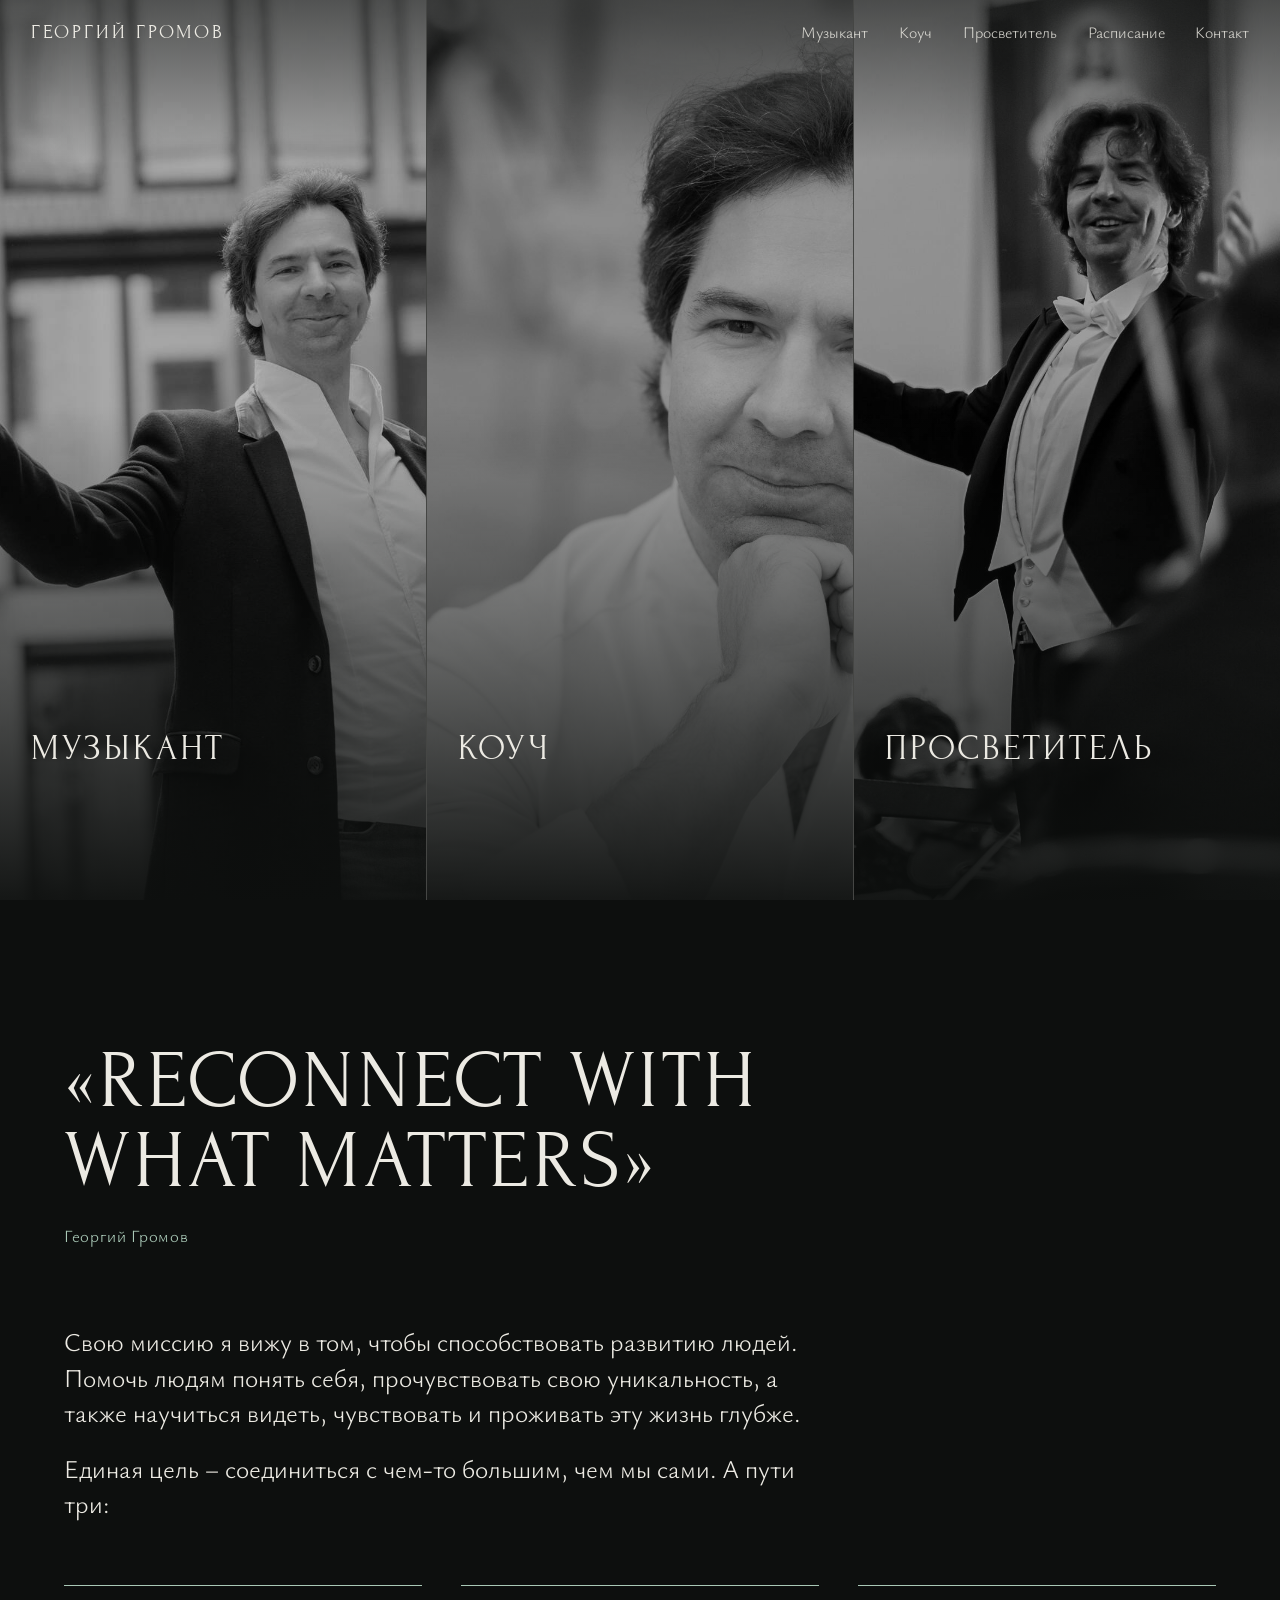
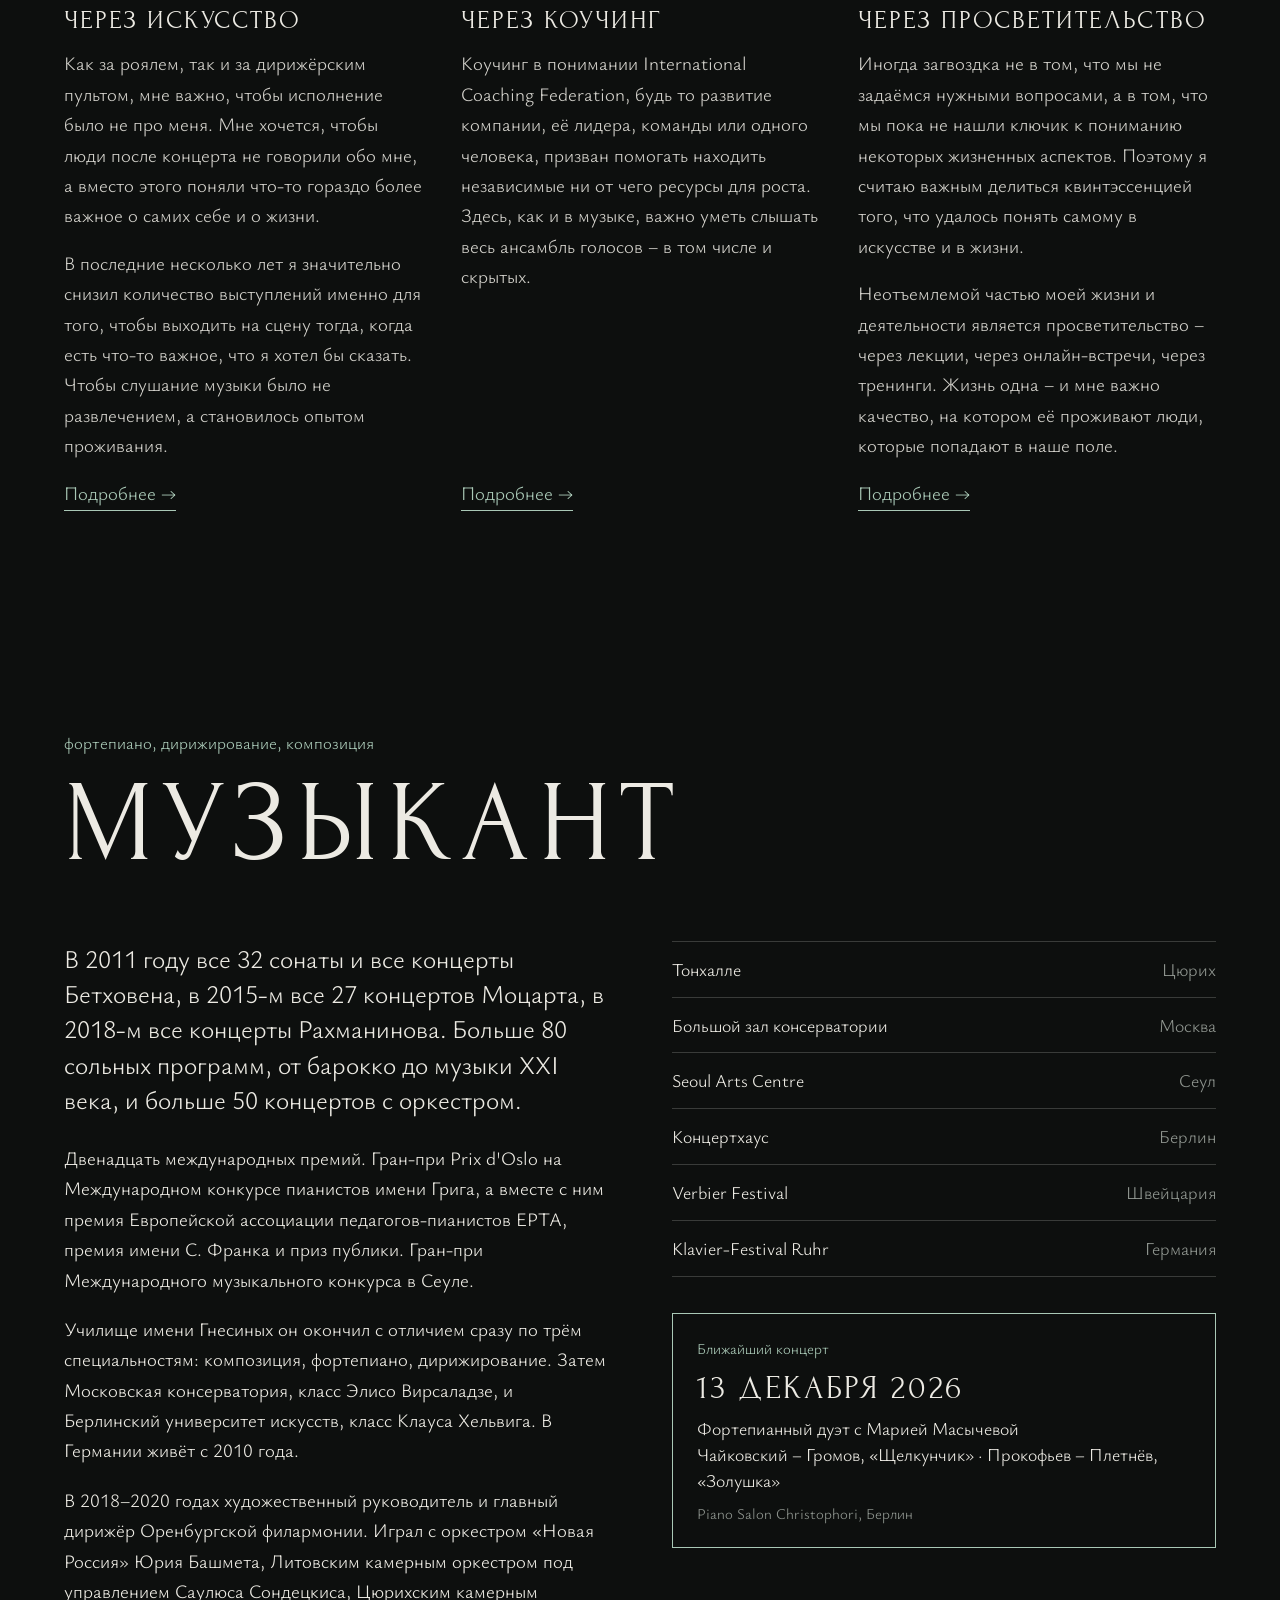
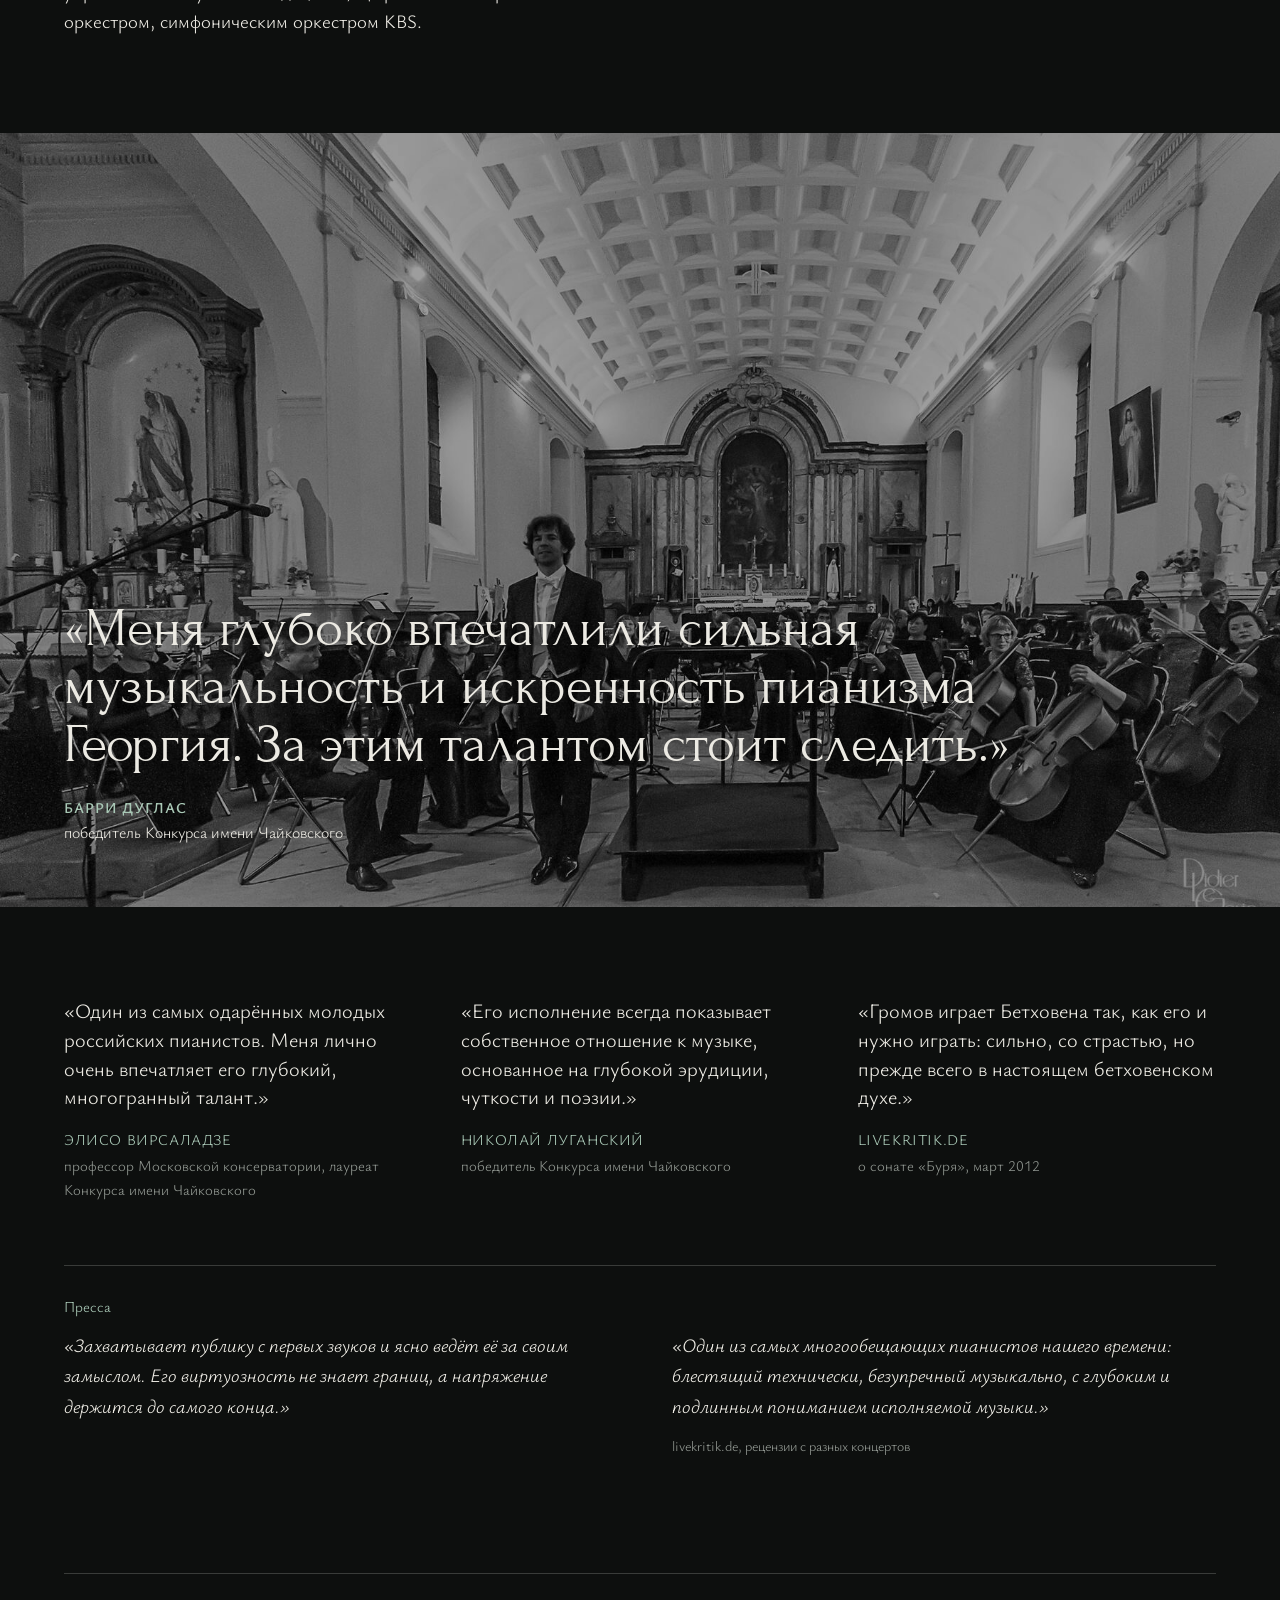
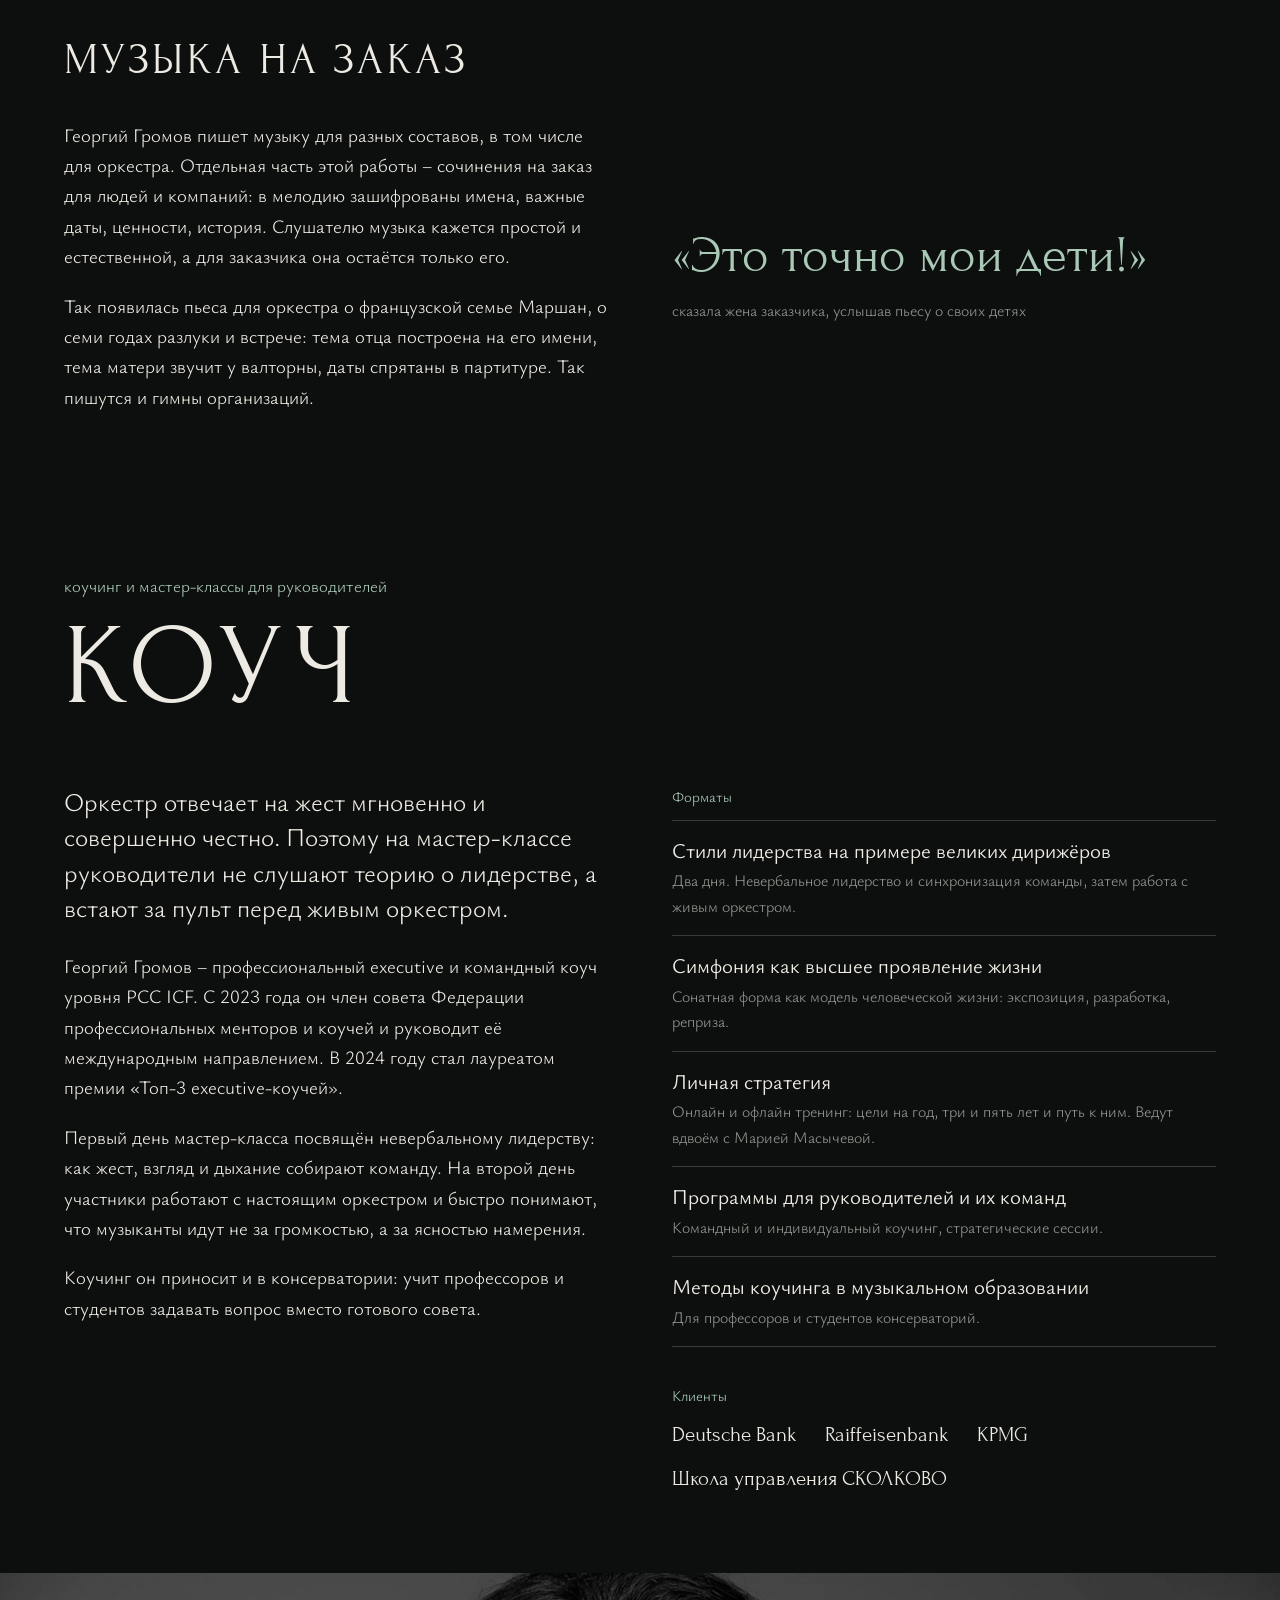
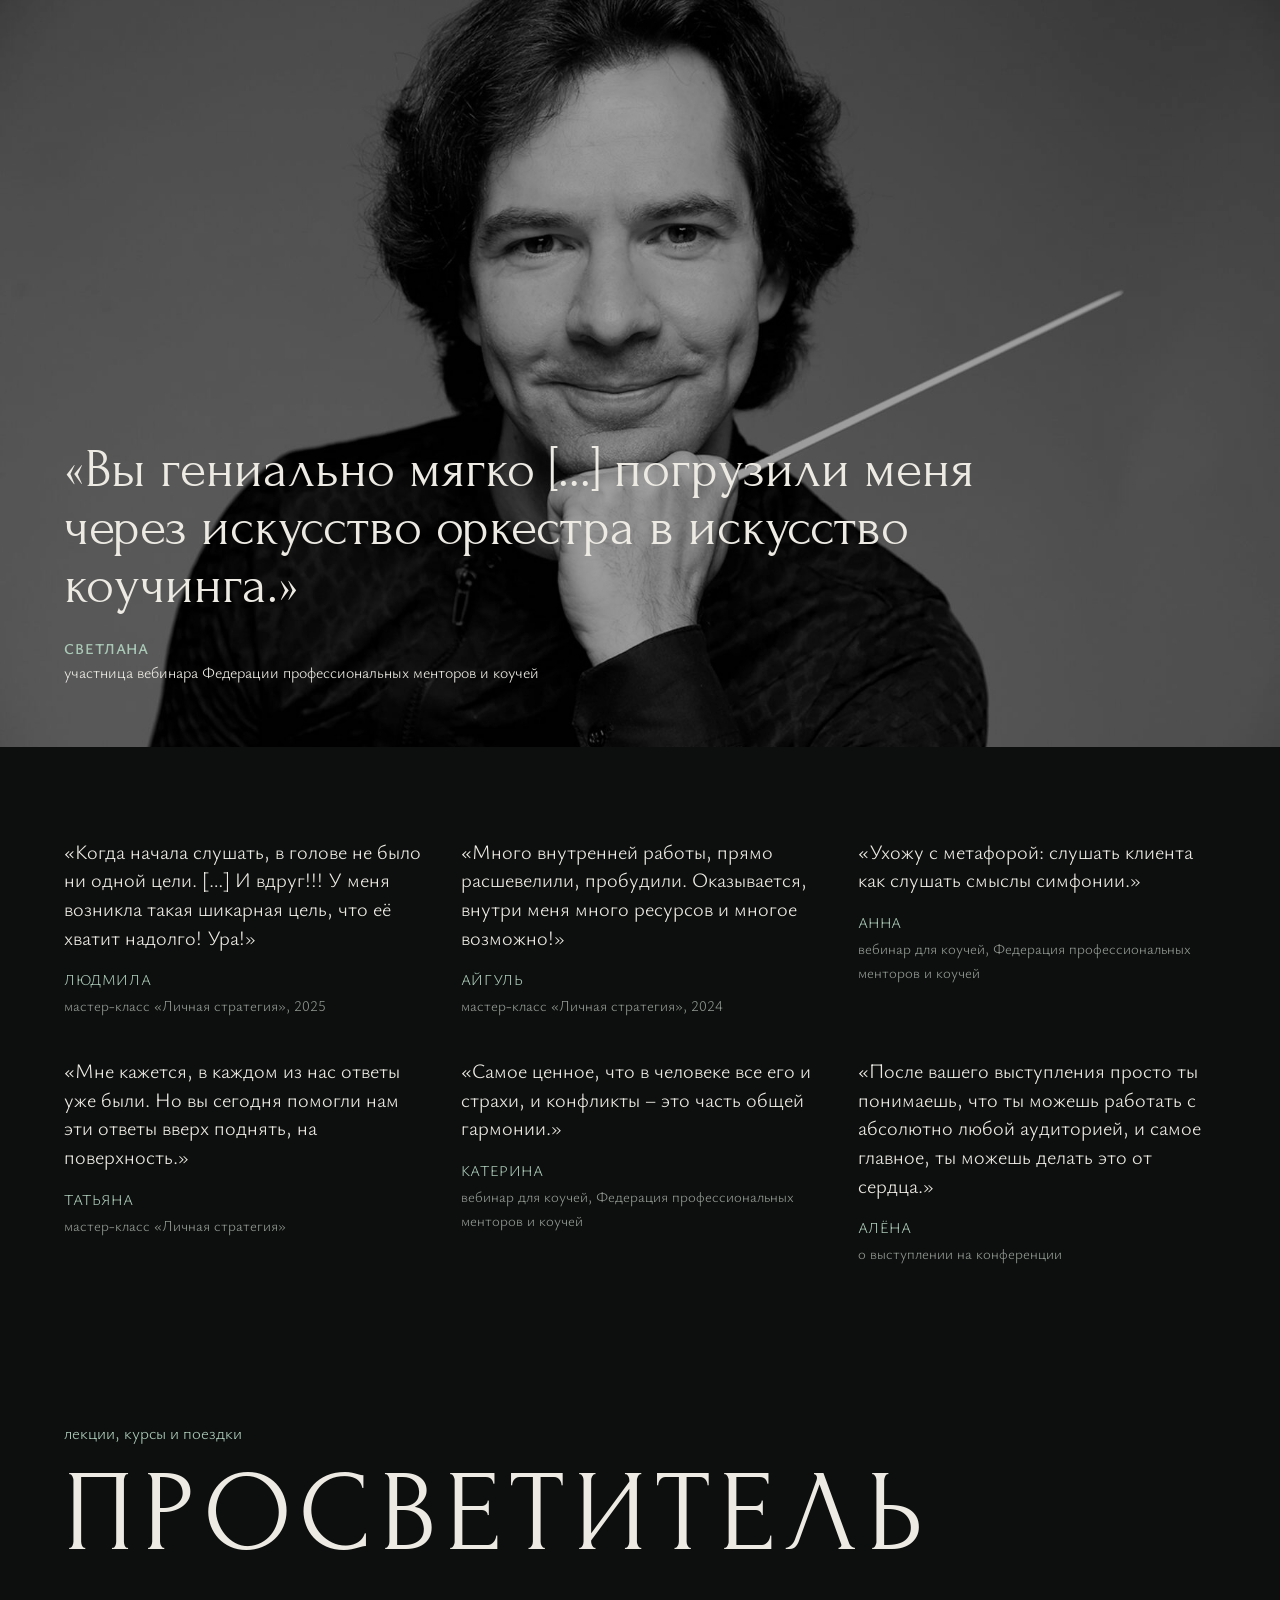
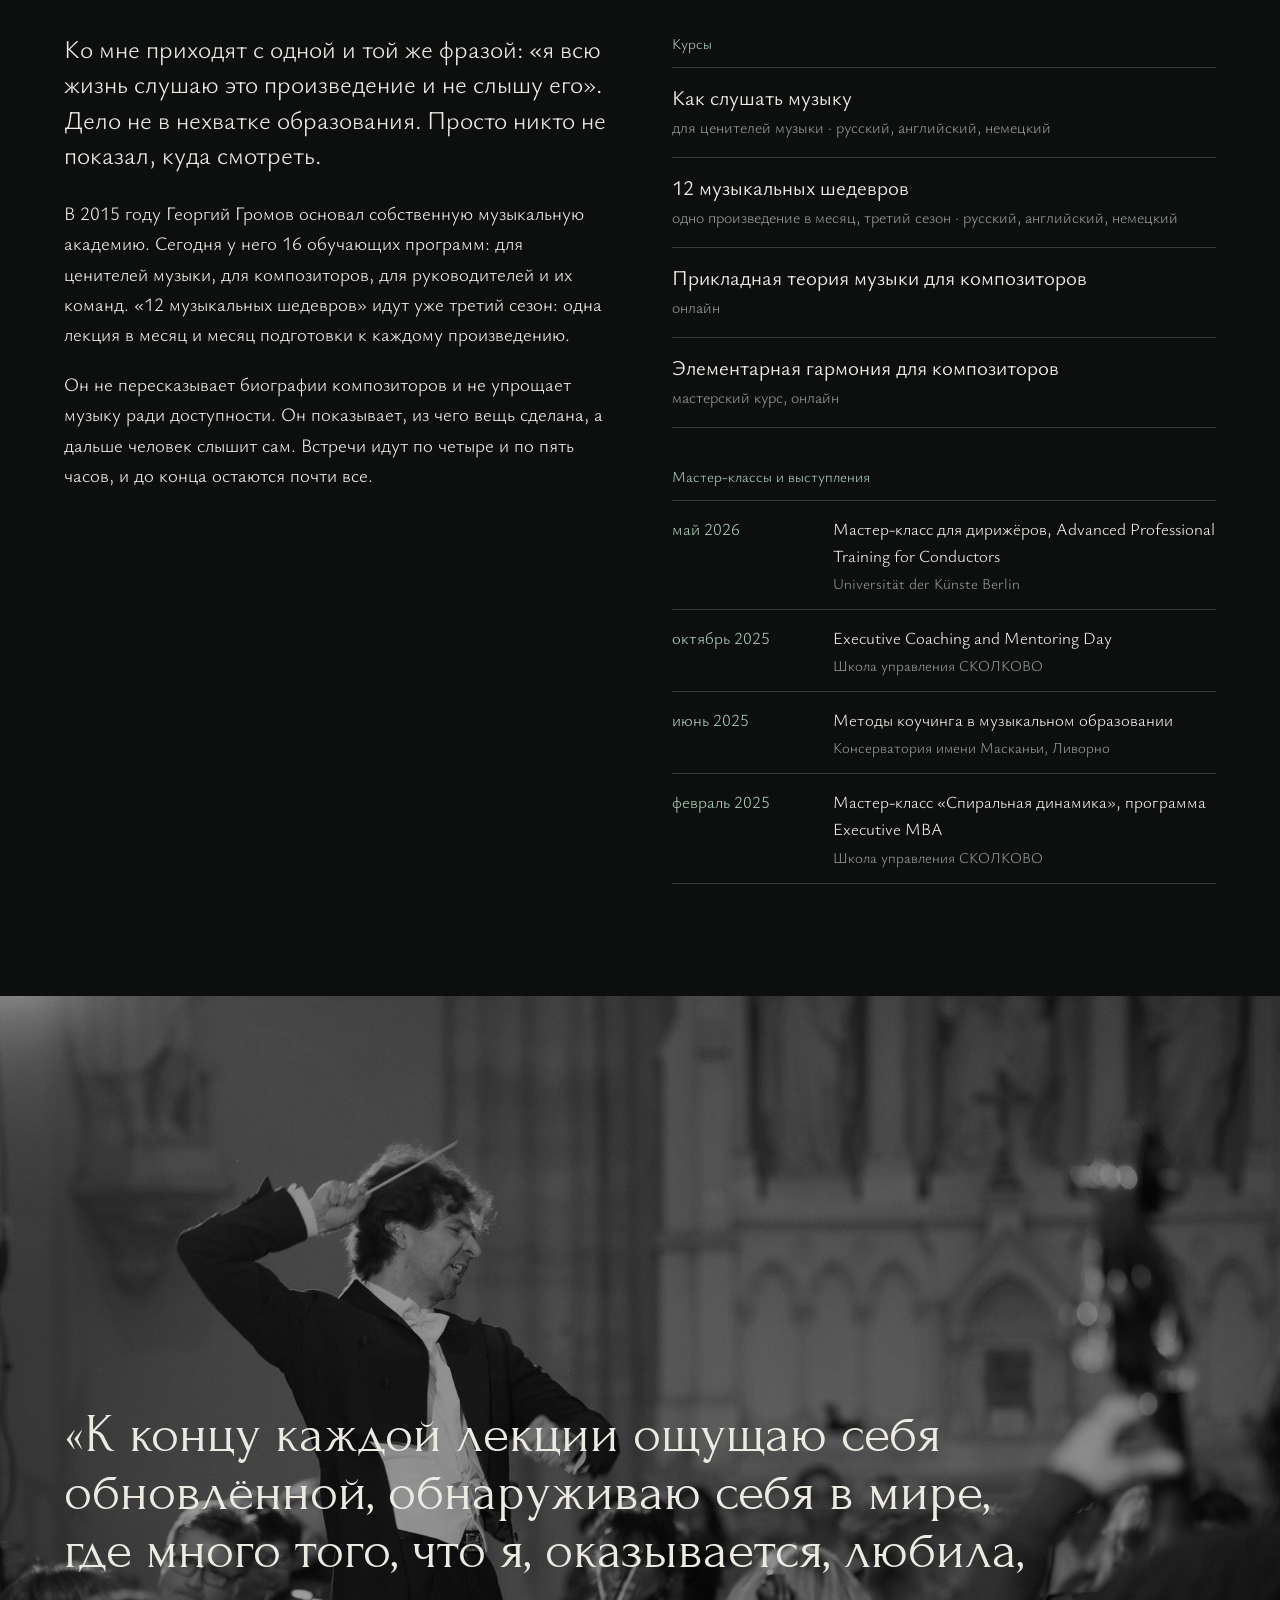
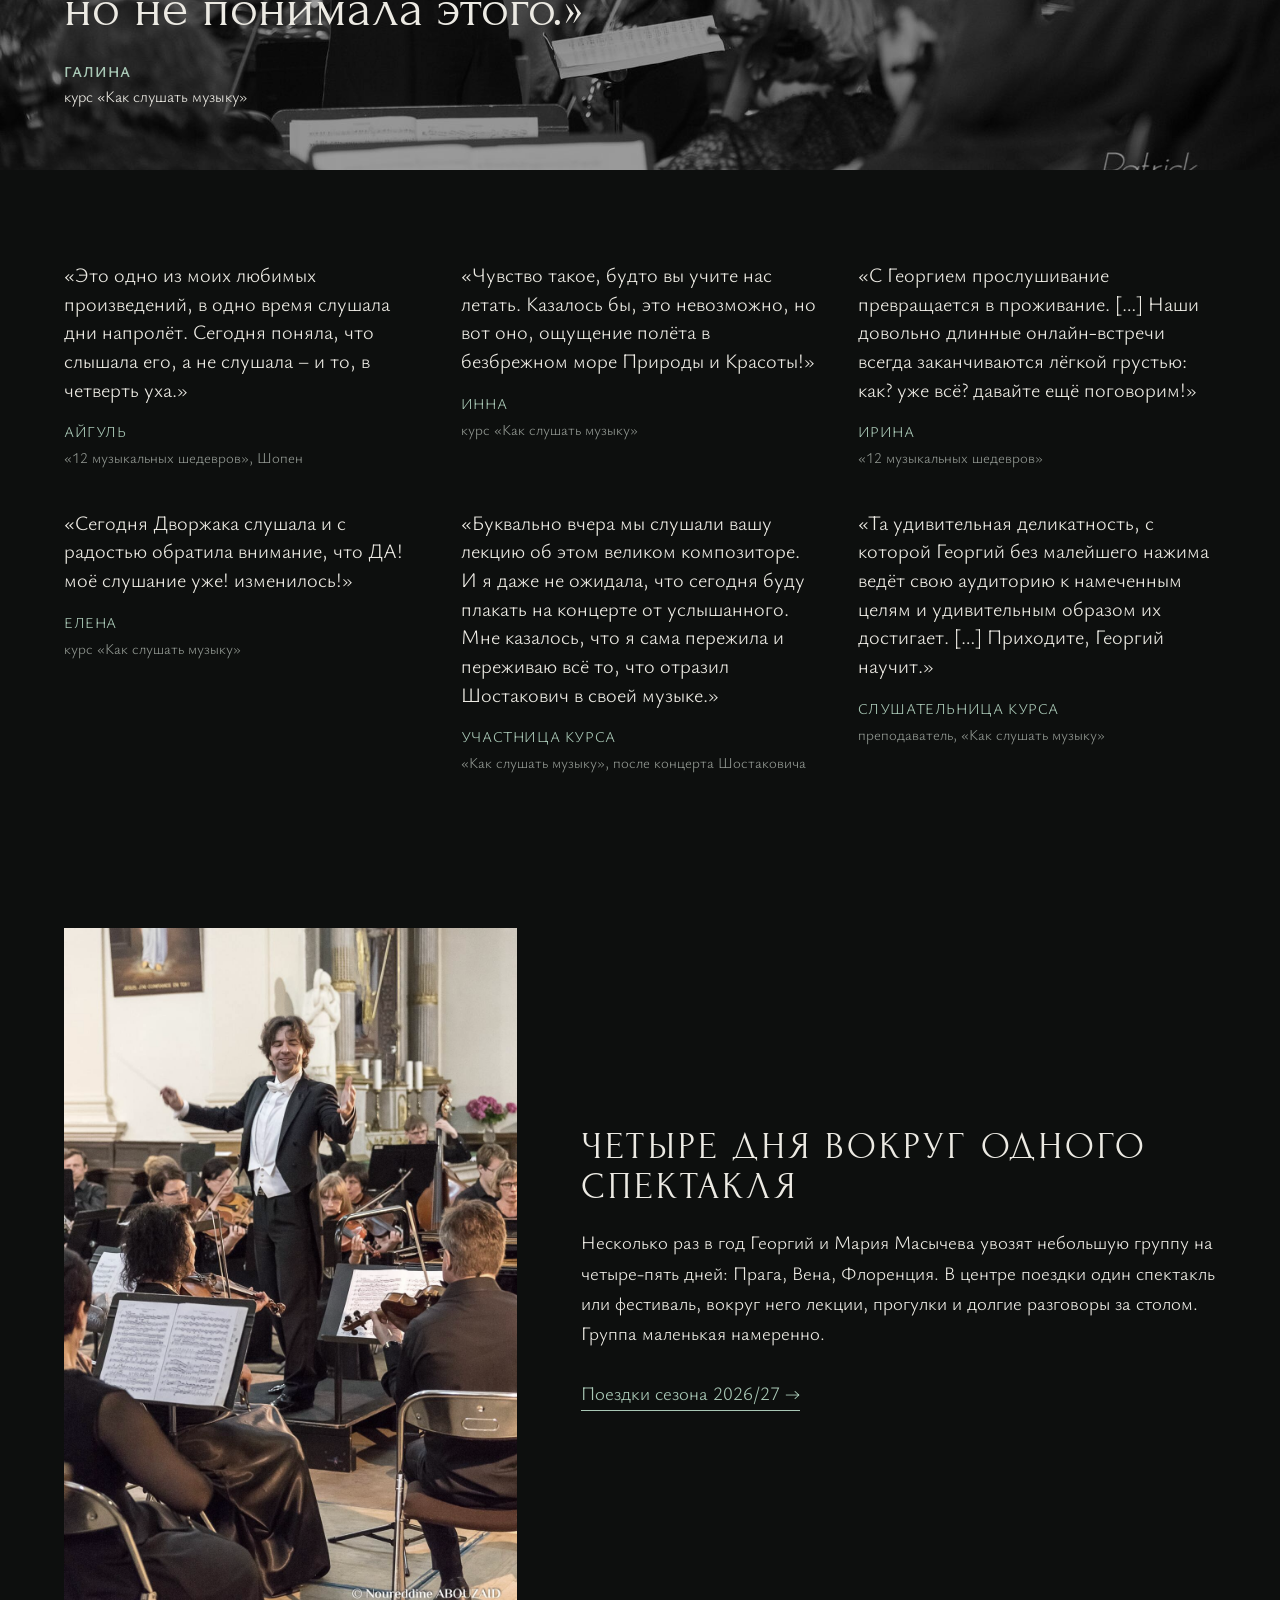
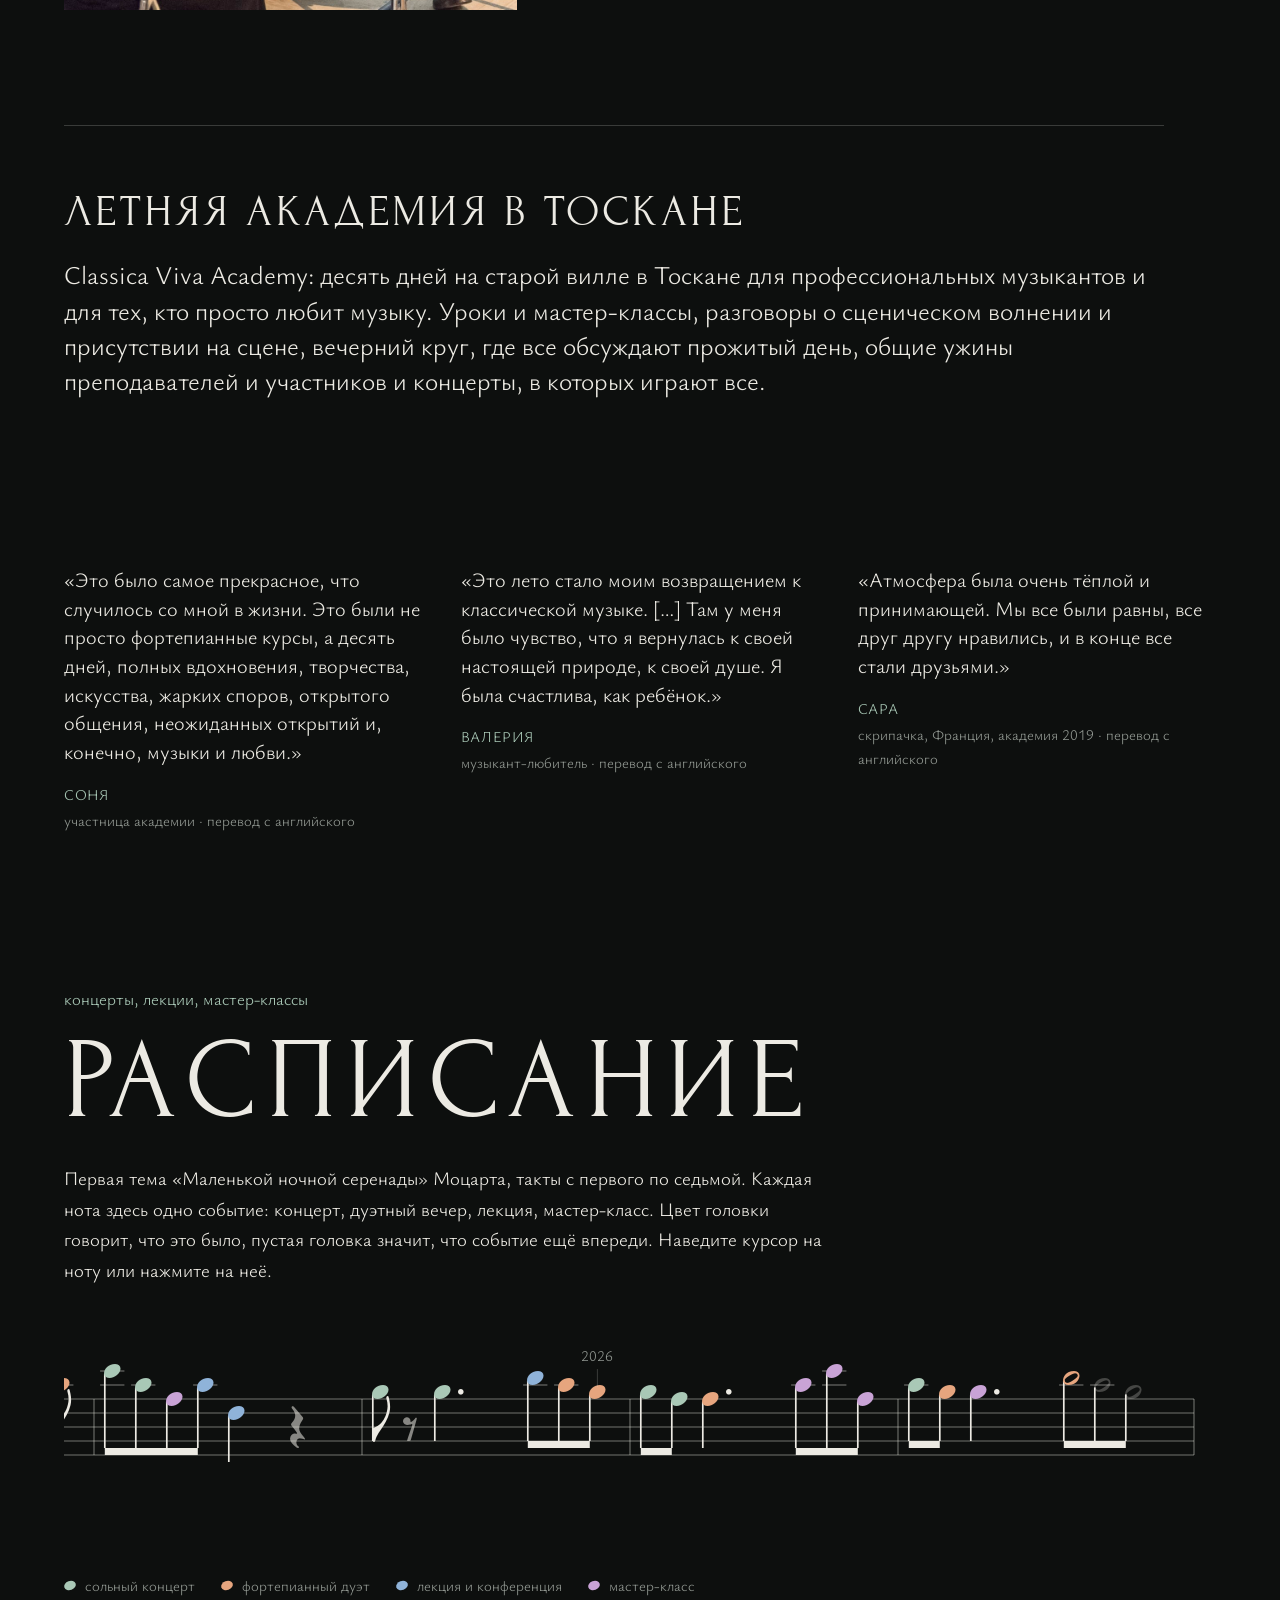
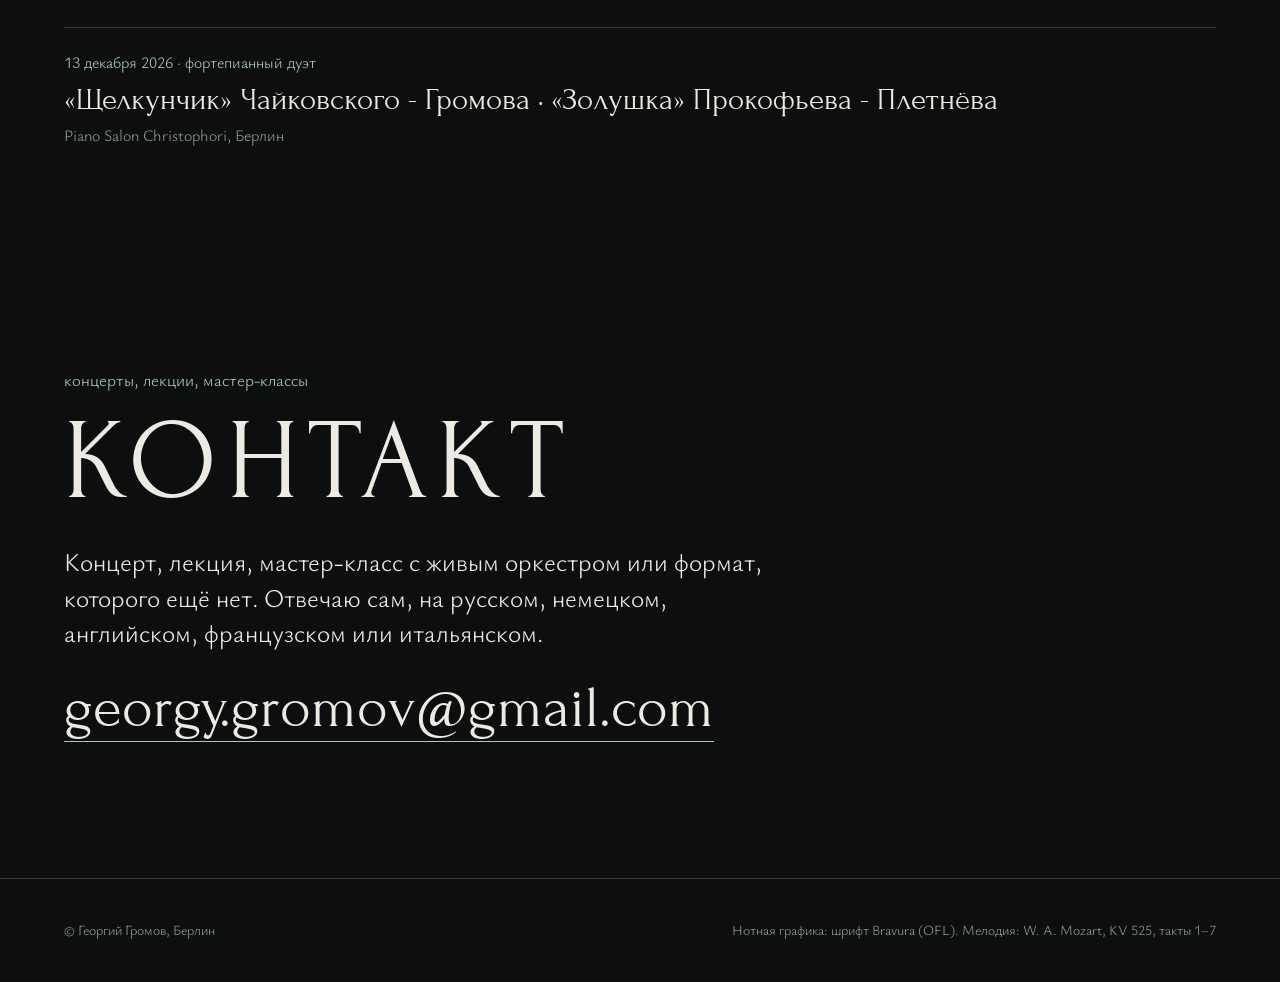
==== design/c-triptih/index.html @ 3a99eefd "Триптих: три пути миссии текстом Георгия, ссылки Подробнее Co-Authored-By: Claude Opus 5.5 <noreply@" ====
<!doctype html>
<html lang="ru">
<head>
<meta charset="utf-8">
<meta name="viewport" content="width=device-width, initial-scale=1">
<meta name="robots" content="noindex, nofollow">
<title>Георгий Громов – музыкант, коуч, просветитель</title>
<meta name="description" content="Пианист и дирижёр, коуч PCC ICF, автор курсов «Как слушать музыку». Концерты, мастер-классы с живым оркестром, лекции на пяти языках.">
<meta property="og:title" content="Георгий Громов – музыкант, коуч, просветитель">
<meta property="og:description" content="Пианист и дирижёр, коуч PCC ICF, автор курсов «Как слушать музыку». Концерты, мастер-классы с живым оркестром, лекции на пяти языках.">
<meta property="og:image" content="foto/p3.jpg">
<link rel="preconnect" href="https://fonts.googleapis.com">
<link rel="preconnect" href="https://fonts.gstatic.com" crossorigin>
<link href="https://fonts.googleapis.com/css2?family=Forum&family=Ysabeau+Office:ital,wght@0,300;0,400;0,600;1,300&display=swap" rel="stylesheet">
<style>
@font-face{font-family:'Bravura';src:url(../../assets/fonts/bravura.woff2) format('woff2');font-display:block}
:root{--night:#0D0F0E;--night2:#151816;--chalk:#ECEAE3;--sage:#A9C8B6;--dim:#8F958F;--line:rgba(236,234,227,.2);
  --k-concert:#A9C8B6;--k-duo:#E6A57E;--k-lecture:#8FB3D9;--k-master:#C9A3D6}
*{box-sizing:border-box}
html{-webkit-text-size-adjust:100%;scroll-behavior:smooth}
body{margin:0;background:var(--night);color:var(--chalk);font:300 19px/1.6 'Ysabeau Office',system-ui,sans-serif}
img{display:block;max-width:100%}
a{color:inherit}
.roman{font-family:'Forum',serif;text-transform:uppercase;letter-spacing:.08em;font-weight:400}
.lbl{color:var(--sage);font-size:15px;margin:0 0 12px}

/* ---------- первый экран ---------- */
.cover{position:relative}
.tri{position:relative;height:100svh;min-height:600px;display:flex}
.leaf{position:relative;flex:1;overflow:hidden;transition:flex-grow .7s cubic-bezier(.2,.7,.2,1);text-decoration:none;color:var(--chalk)}
.leaf img{position:absolute;inset:0;width:100%;height:100%;object-fit:cover;filter:grayscale(1) brightness(.72);transition:filter .8s,transform 1.2s}
.leaf::after{content:"";position:absolute;inset:0;background:linear-gradient(0deg,rgba(13,15,14,.94) 0%,rgba(13,15,14,0) 55%),linear-gradient(180deg,rgba(13,15,14,.55) 0%,rgba(13,15,14,0) 18%)}
.leaf+.leaf{border-left:1px solid rgba(236,234,227,.25)}
.tri:hover .leaf{flex-grow:.7}
.tri .leaf:hover{flex-grow:2.2}
.leaf:hover img,.leaf:focus-visible img{filter:grayscale(0) saturate(1.08) brightness(.97);transform:scale(1.03)}
.cap{position:absolute;z-index:2;left:clamp(16px,2.4vw,36px);right:clamp(16px,2.4vw,36px);bottom:clamp(36px,8vh,80px)}
.cap .r{font-size:clamp(26px,2.8vw,44px);line-height:1}
.cap .s{margin-top:10px;font-size:16px;color:var(--sage);max-width:22em;opacity:0;transform:translateY(8px);transition:.5s}
.leaf:hover .s,.leaf:focus-visible .s{opacity:1;transform:none}
.wait{position:absolute;z-index:2;top:64px;left:14px;background:#fff3b0;color:#3a3200;font:12px/1.3 system-ui;padding:4px 8px}
.top{position:absolute;z-index:4;top:0;right:0;left:0;display:flex;justify-content:space-between;align-items:baseline;gap:20px;padding:20px clamp(16px,2.4vw,36px)}
.top nav{display:flex;flex-wrap:wrap;justify-content:flex-end;gap:clamp(16px,2.4vw,34px)}
.brand{margin:0;font-size:clamp(18px,1.6vw,24px);line-height:1;letter-spacing:.14em;color:var(--chalk)}
.top a{text-decoration:none;font-size:16px;color:var(--chalk);opacity:.85}
.top a:hover{opacity:1;color:var(--sage)}
.name{position:absolute;z-index:3;left:0;right:0;bottom:0;padding:0 clamp(16px,2.4vw,36px) clamp(22px,4vh,40px);pointer-events:none;display:flex;justify-content:space-between;align-items:flex-end;gap:20px}
.mission{padding-top:clamp(90px,12vw,180px)}
.motto{margin:0;font-size:clamp(40px,6.4vw,112px);line-height:.98;letter-spacing:.04em;max-width:11em}
.motto cite{display:block;margin-top:24px;font:300 17px/1.3 'Ysabeau Office';letter-spacing:.04em;text-transform:none;color:var(--sage)}
.mission .big{max-width:30em;margin:clamp(40px,6vw,80px) 0 0}
.mission .big + .big{margin-top:.8em}
.paths{display:grid;grid-template-columns:repeat(3,minmax(0,1fr));gap:clamp(20px,3vw,48px);margin-top:clamp(36px,5vw,64px)}
.path{display:flex;flex-direction:column;border-top:1px solid var(--sage);padding-top:20px}
.path h3{font-size:clamp(22px,2vw,30px);line-height:1.1;margin:0 0 14px}
.path p{margin:0 0 .9em;color:var(--chalk);opacity:.88}
.path .more-link{margin-top:auto;align-self:flex-start}
.name .q{max-width:24em;font-style:italic;font-size:clamp(15px,1.15vw,18px);text-align:right}
.name .q b{display:block;font-style:normal;font-weight:600;color:var(--sage);margin-top:6px;font-size:14px;letter-spacing:.04em}

/* ---------- разделы ---------- */
.sec{padding:clamp(80px,11vw,160px) clamp(16px,5vw,80px) clamp(40px,6vw,80px)}
.eyebrow{color:var(--sage);font-size:17px}
.sec h2{margin:.15em 0 0;font-size:clamp(56px,9vw,160px);line-height:.9}
.cols{display:grid;grid-template-columns:minmax(0,1fr) minmax(0,1fr);gap:clamp(24px,5vw,90px);margin-top:clamp(30px,5vw,70px)}
.big{font-size:clamp(22px,2vw,30px);line-height:1.38;margin:0 0 1em}
.cols p{margin:0 0 1em}
.halls,.formats,.akadem{list-style:none;margin:0 0 36px;padding:0;border-top:1px solid var(--line)}
.halls li{display:flex;justify-content:space-between;gap:16px;padding:13px 0;border-bottom:1px solid var(--line);font-size:18px}
.halls li span:last-child{color:var(--dim)}
.formats li{padding:16px 0;border-bottom:1px solid var(--line)}
.formats b{display:block;font-weight:400;font-size:21px;line-height:1.3}
.formats span{display:block;color:var(--dim);font-size:16px;margin-top:4px}
.clients{display:flex;flex-wrap:wrap;gap:10px 28px;font-family:'Forum',serif;font-size:21px}
.akadem li{display:grid;grid-template-columns:8.5em 1fr;gap:16px;padding:14px 0;border-bottom:1px solid var(--line);font-size:17px}
.akadem .when{color:var(--sage)}
.akadem i{display:block;font-style:normal;color:var(--dim);font-size:15px;margin-top:2px}
.next{border:1px solid var(--sage);padding:22px 24px}
.next .d{font-size:clamp(30px,2.6vw,40px);line-height:1;margin-bottom:10px}
.next .w{font-size:18px;line-height:1.45}
.next .p{color:var(--dim);font-size:15px;margin-top:8px}

.band{position:relative;margin:0;min-height:86svh;display:flex;align-items:flex-end}
.band.short{min-height:64svh}
.band img{position:absolute;inset:0;width:100%;height:100%;object-fit:cover;filter:grayscale(1) brightness(.62)}
.band blockquote{position:relative;z-index:1;margin:0;padding:clamp(24px,5vw,80px);max-width:1100px;font-family:'Forum',serif;font-size:clamp(30px,4.2vw,68px);line-height:1.08}
.band cite{display:block;margin-top:24px;font:600 15px/1.3 'Ysabeau Office';letter-spacing:.06em;text-transform:uppercase;color:var(--sage)}
.band cite span{display:block;font-weight:300;text-transform:none;letter-spacing:0;color:var(--chalk);font-size:16px;margin-top:4px}

.voices{display:grid;grid-template-columns:repeat(3,minmax(0,1fr));gap:clamp(20px,3vw,48px);padding:clamp(50px,7vw,100px) clamp(16px,5vw,80px) 0}
.voices blockquote{margin:0;font-size:clamp(20px,1.6vw,24px);line-height:1.4}
.voices cite{display:block;margin-top:16px;font-style:normal;font-size:15px;color:var(--sage);letter-spacing:.04em;text-transform:uppercase}
.voices cite span{display:block;text-transform:none;letter-spacing:0;color:var(--dim);margin-top:2px}
.press{margin:clamp(40px,5vw,70px) clamp(16px,5vw,80px) 0;padding:28px 0 0;border-top:1px solid var(--line);columns:2;column-gap:clamp(24px,5vw,90px)}
.press .lbl{column-span:all}
.press p{margin:0 0 14px;font-style:italic;break-inside:avoid}
.press small{color:var(--dim);font-size:14px;display:block}

.trips{display:grid;grid-template-columns:minmax(0,5fr) minmax(0,7fr);gap:clamp(24px,5vw,90px);align-items:center}
.comp{margin:clamp(70px,9vw,130px) clamp(16px,5vw,80px) 0;padding-top:clamp(40px,5vw,70px);border-top:1px solid var(--line)}
.comp h3{font-size:clamp(30px,3.4vw,54px);line-height:1;margin:0}
.comp .cols{margin-top:clamp(20px,3vw,40px);align-items:center}
.comp blockquote{margin:0;font-family:'Forum',serif;font-size:clamp(34px,4vw,64px);line-height:1.05;color:var(--sage)}
.comp cite{display:block;margin-top:16px;font:300 16px/1.4 'Ysabeau Office';color:var(--dim)}
.academy{margin-top:clamp(70px,9vw,130px);padding-top:clamp(40px,5vw,70px);border-top:1px solid var(--line);max-width:1100px}
.academy h3{font-size:clamp(30px,3.4vw,54px);line-height:1;margin:0 0 24px}
.academy .big{margin:0}
.academy + .voices,.sec .academy ~ .voices{padding-top:0}
.trips-sec{padding-top:clamp(70px,9vw,130px)}
.voices + .sec{padding-top:clamp(90px,12vw,170px)}
.trips figure{margin:0}
.trips img{width:100%;max-height:80svh;object-fit:cover;filter:saturate(.7)}
.trips h3{font-size:clamp(28px,3vw,48px);line-height:1.05;margin:0 0 20px}
.more-link{display:inline-block;margin-top:10px;color:var(--sage);text-decoration:none;border-bottom:1px solid var(--sage);padding-bottom:2px}

/* ---------- нотная лента ---------- */
.intro{max-width:40em;margin:30px 0 0}
.sc-scroll{overflow-x:auto;overflow-y:hidden;margin-top:40px;padding-bottom:8px;scrollbar-color:var(--dim) transparent}
.sc{display:block}
.sc-gl{font-family:'Bravura';font-size:56px;fill:var(--chalk)}
.sc-staff,.sc-bar,.sc-led{stroke:var(--chalk);stroke-opacity:.45;stroke-width:1.1}
.sc-stem{stroke:var(--chalk);stroke-width:1.7}.sc-stem-s{stroke-width:1.1}
.sc-beam,.sc-dot{fill:var(--chalk)}
.sc-rest{fill:var(--chalk);opacity:.55}.sc-small{font-size:31px;opacity:.5}.sc-empty{fill:var(--chalk);opacity:.25}
.sc-year{font-family:'Ysabeau Office';font-size:15px;fill:var(--dim);text-anchor:middle}
.sc-ytick{stroke:var(--line);stroke-width:1}
.sc-hit{fill:transparent;cursor:pointer}
.sc-note{outline:none}
.sc-note .sc-head{transition:transform .18s;transform-box:fill-box;transform-origin:center}
.k-concert .sc-head{fill:var(--k-concert)}.k-duo .sc-head{fill:var(--k-duo)}
.k-lecture .sc-head{fill:var(--k-lecture)}.k-master .sc-head{fill:var(--k-master)}
.sc-note:hover .sc-head,.sc-note:focus-visible .sc-head,.sc-note.on .sc-head{transform:scale(1.42)}
.sc-note:focus-visible .sc-hit{stroke:var(--sage);stroke-width:1.5}
.legend{display:flex;flex-wrap:wrap;gap:9px 26px;margin-top:20px;font-size:15px;color:var(--dim)}
.legend span{display:inline-flex;align-items:center;gap:9px}
.legend i{width:12px;height:9px;border-radius:50%;transform:rotate(-20deg);display:block}
.legend .k-concert{background:var(--k-concert)}.legend .k-duo{background:var(--k-duo)}
.legend .k-lecture{background:var(--k-lecture)}.legend .k-master{background:var(--k-master)}
.evcard{margin-top:30px;border-top:1px solid var(--line);padding-top:22px;min-height:120px}
.evcard span{display:block}
.evcard .when{color:var(--sage);font-size:16px}
.evcard .what{font-family:'Forum',serif;font-size:clamp(24px,2.4vw,36px);line-height:1.15;margin:6px 0}
.evcard .where{color:var(--dim);font-size:16px}

.contact .big{max-width:28em;margin-top:30px}
.mail{display:inline-block;font-family:'Forum',serif;font-size:clamp(28px,4.6vw,72px);text-decoration:none;border-bottom:1px solid var(--sage);line-height:1.1;word-break:break-all}
.mail:hover{color:var(--sage)}
footer{display:flex;justify-content:space-between;flex-wrap:wrap;gap:10px 30px;padding:40px clamp(16px,5vw,80px);color:var(--dim);font-size:14px;border-top:1px solid var(--line);margin-top:60px}

@media (max-width:820px){
  .tri{flex-direction:column;height:auto;min-height:0}
  .leaf{height:46svh;flex:none}
  .leaf+.leaf{border-left:0;border-top:1px solid rgba(236,234,227,.25)}
  .tri:hover .leaf,.tri .leaf:hover{flex-grow:0}
  .cap{bottom:20px}.cap .s{opacity:1;transform:none}
  .wait{top:14px}
  .top{position:absolute}
  .top nav{display:none}
  .name{position:relative;background:var(--night);flex-direction:column;align-items:flex-start;padding-top:28px}
  .name .q{text-align:left}
  .cols,.voices,.trips,.paths{grid-template-columns:1fr}
  .press{columns:1}
  .akadem li{grid-template-columns:1fr;gap:2px}
  .band{min-height:70svh}.band.short{min-height:50svh}
}
@media (hover:none){.leaf img{filter:saturate(.9) brightness(.85)}}
@media (prefers-reduced-motion:reduce){*{transition:none!important;scroll-behavior:auto}}
</style>
</head>
<body>
<header class="cover"><div class="top"><h1 class="brand roman">Георгий Громов</h1><nav aria-label="Разделы"><a href="#muzykant">Музыкант</a><a href="#kouch">Коуч</a><a href="#prosvetitel">Просветитель</a><a href="#raspisanie">Расписание</a><a href="#kontakt">Контакт</a></nav></div><div class="tri"><a class="leaf" href="#muzykant"><img src="foto/h1.jpg" alt="Георгий Громов: музыкант" style="object-position:44% 28%"><div class="cap"><div class="r roman">Музыкант</div><div class="s">Пианист, дирижёр, композитор: сольные программы, концерты с оркестром, музыка на заказ</div></div></a><a class="leaf" href="#kouch"><img src="foto/gromov-portret-krupno.jpg" alt="Георгий Громов: коуч" style="object-position:50% 25%"><div class="cap"><div class="r roman">Коуч</div><div class="s">PCC ICF. Мастер-классы с живым оркестром для руководителей</div></div></a><a class="leaf" href="#prosvetitel"><img src="foto/p3.jpg" alt="Георгий Громов: просветитель" style="object-position:40% 25%"><div class="cap"><div class="r roman">Просветитель</div><div class="s">Курсы «Как слушать музыку», лекции, культурные поездки</div></div></a></div></header><main><section class="sec mission"><blockquote class="motto roman">«Reconnect with what matters»<cite>Георгий Громов</cite></blockquote><p class="big">Свою миссию я вижу в том, чтобы способствовать развитию людей. Помочь людям понять себя, прочувствовать свою уникальность, а также научиться видеть, чувствовать и проживать эту жизнь глубже.</p><p class="big">Единая цель – соединиться с чем-то большим, чем мы сами. А пути три:</p><div class="paths"><div class="path"><h3 class="roman">Через искусство</h3><p>Как за роялем, так и за дирижёрским пультом, мне важно, чтобы исполнение было не про меня. Мне хочется, чтобы люди после концерта не говорили обо мне, а вместо этого поняли что-то гораздо более важное о самих себе и о жизни.</p><p>В последние несколько лет я значительно снизил количество выступлений именно для того, чтобы выходить на сцену тогда, когда есть что-то важное, что я хотел бы сказать. Чтобы слушание музыки было не развлечением, а становилось опытом проживания.</p><a class="more-link" href="#muzykant">Подробнее →</a></div><div class="path"><h3 class="roman">Через коучинг</h3><p>Коучинг в понимании International Coaching Federation, будь то развитие компании, её лидера, команды или одного человека, призван помогать находить независимые ни от чего ресурсы для роста. Здесь, как и в музыке, важно уметь слышать весь ансамбль голосов – в том числе и скрытых.</p><a class="more-link" href="#kouch">Подробнее →</a></div><div class="path"><h3 class="roman">Через просветительство</h3><p>Иногда загвоздка не в том, что мы не задаёмся нужными вопросами, а в том, что мы пока не нашли ключик к пониманию некоторых жизненных аспектов. Поэтому я считаю важным делиться квинтэссенцией того, что удалось понять самому в искусстве и в жизни.</p><p>Неотъемлемой частью моей жизни и деятельности является просветительство – через лекции, через онлайн-встречи, через тренинги. Жизнь одна – и мне важно качество, на котором её проживают люди, которые попадают в наше поле.</p><a class="more-link" href="#prosvetitel">Подробнее →</a></div></div></section><section class="sec" id="muzykant"><div class="eyebrow">фортепиано, дирижирование, композиция</div><h2 class="roman" id="muzykant-h">Музыкант</h2><div class="cols"><div><p class="big">В 2011 году все 32 сонаты и все концерты Бетховена, в 2015-м все 27 концертов Моцарта, в 2018-м все концерты Рахманинова. Больше 80 сольных программ, от барокко до музыки XXI века, и больше 50 концертов с оркестром.</p><p>Двенадцать международных премий. Гран-при Prix d&#x27;Oslo на Международном конкурсе пианистов имени Грига, а вместе с ним премия Европейской ассоциации педагогов-пианистов EPTA, премия имени С. Франка и приз публики. Гран-при Международного музыкального конкурса в Сеуле.</p><p>Училище имени Гнесиных он окончил с отличием сразу по трём специальностям: композиция, фортепиано, дирижирование. Затем Московская консерватория, класс Элисо Вирсаладзе, и Берлинский университет искусств, класс Клауса Хельвига. В Германии живёт с 2010 года.</p><p>В 2018–2020 годах художественный руководитель и главный дирижёр Оренбургской филармонии. Играл с оркестром «Новая Россия» Юрия Башмета, Литовским камерным оркестром под управлением Саулюса Сондецкиса, Цюрихским камерным оркестром, симфоническим оркестром KBS.</p></div><div><ul class="halls"><li><span>Тонхалле</span><span>Цюрих</span></li><li><span>Большой зал консерватории</span><span>Москва</span></li><li><span>Seoul Arts Centre</span><span>Сеул</span></li><li><span>Концертхаус</span><span>Берлин</span></li><li><span>Verbier Festival</span><span>Швейцария</span></li><li><span>Klavier-Festival Ruhr</span><span>Германия</span></li></ul><div class="next"><div class="lbl">Ближайший концерт</div><div class="d roman">13 декабря 2026</div><div class="w">Фортепианный дуэт с Марией Масычевой<br>Чайковский – Громов, «Щелкунчик» · Прокофьев – Плетнёв, «Золушка»</div><div class="p">Piano Salon Christophori, Берлин</div></div></div></div></section><figure class="band "><img src="foto/h5.jpg" alt="" loading="lazy" style="object-position:50% 50%"><blockquote>«Меня глубоко впечатлили сильная музыкальность и искренность пианизма Георгия. За этим талантом стоит следить.»<cite>Барри Дуглас<span>победитель Конкурса имени Чайковского</span></cite></blockquote></figure><div class="voices"><div><blockquote>«Один из самых одарённых молодых российских пианистов. Меня лично очень впечатляет его глубокий, многогранный талант.»</blockquote><cite>Элисо Вирсаладзе<span>профессор Московской консерватории, лауреат Конкурса имени Чайковского</span></cite></div><div><blockquote>«Его исполнение всегда показывает собственное отношение к музыке, основанное на глубокой эрудиции, чуткости и поэзии.»</blockquote><cite>Николай Луганский<span>победитель Конкурса имени Чайковского</span></cite></div><div><blockquote>«Громов играет Бетховена так, как его и нужно играть: сильно, со страстью, но прежде всего в настоящем бетховенском духе.»</blockquote><cite>livekritik.de<span>о сонате «Буря», март 2012</span></cite></div></div><div class="press"><div class="lbl">Пресса</div><p>«Захватывает публику с первых звуков и ясно ведёт её за своим замыслом. Его виртуозность не знает границ, а напряжение держится до самого конца.»</p><p>«Один из самых многообещающих пианистов нашего времени: блестящий технически, безупречный музыкально, с глубоким и подлинным пониманием исполняемой музыки.»</p><small>livekritik.de, рецензии с разных концертов</small></div><div class="comp"><h3 class="roman">Музыка на заказ</h3><div class="cols"><div><p>Георгий Громов пишет музыку для разных составов, в том числе для оркестра. Отдельная часть этой работы – сочинения на заказ для людей и компаний: в мелодию зашифрованы имена, важные даты, ценности, история. Слушателю музыка кажется простой и естественной, а для заказчика она остаётся только его.</p><p>Так появилась пьеса для оркестра о французской семье Маршан, о семи годах разлуки и встрече: тема отца построена на его имени, тема матери звучит у валторны, даты спрятаны в партитуре. Так пишутся и гимны организаций.</p></div><blockquote>«Это точно мои дети!»<cite>сказала жена заказчика, услышав пьесу о своих детях</cite></blockquote></div></div><section class="sec" id="kouch"><div class="eyebrow">коучинг и мастер-классы для руководителей</div><h2 class="roman" id="kouch-h">Коуч</h2><div class="cols"><div><p class="big">Оркестр отвечает на жест мгновенно и совершенно честно. Поэтому на мастер-классе руководители не слушают теорию о лидерстве, а встают за пульт перед живым оркестром.</p><p>Георгий Громов – профессиональный executive и командный коуч уровня PCC ICF. С 2023 года он член совета Федерации профессиональных менторов и коучей и руководит её международным направлением. В 2024 году стал лауреатом премии «Топ-3 executive-коучей».</p><p>Первый день мастер-класса посвящён невербальному лидерству: как жест, взгляд и дыхание собирают команду. На второй день участники работают с настоящим оркестром и быстро понимают, что музыканты идут не за громкостью, а за ясностью намерения.</p><p>Коучинг он приносит и в консерватории: учит профессоров и студентов задавать вопрос вместо готового совета.</p></div><div><div class="lbl">Форматы</div><ul class="formats"><li><b>Стили лидерства на примере великих дирижёров</b><span>Два дня. Невербальное лидерство и синхронизация команды, затем работа с живым оркестром.</span></li><li><b>Симфония как высшее проявление жизни</b><span>Сонатная форма как модель человеческой жизни: экспозиция, разработка, реприза.</span></li><li><b>Личная стратегия</b><span>Онлайн и офлайн тренинг: цели на год, три и пять лет и путь к ним. Ведут вдвоём с Марией Масычевой.</span></li><li><b>Программы для руководителей и их команд</b><span>Командный и индивидуальный коучинг, стратегические сессии.</span></li><li><b>Методы коучинга в музыкальном образовании</b><span>Для профессоров и студентов консерваторий.</span></li></ul><div class="lbl">Клиенты</div><div class="clients"><span>Deutsche Bank</span><span>Raiffeisenbank</span><span>KPMG</span><span>Школа управления СКОЛКОВО</span></div></div></div></section><figure class="band "><img src="foto/h4.jpg" alt="" loading="lazy" style="object-position:60% 30%"><blockquote>«Вы гениально мягко […] погрузили меня через искусство оркестра в искусство коучинга.»<cite>Светлана<span>участница вебинара Федерации профессиональных менторов и коучей</span></cite></blockquote></figure><div class="voices"><div><blockquote>«Когда начала слушать, в голове не было ни одной цели. […] И вдруг!!! У меня возникла такая шикарная цель, что её хватит надолго! Ура!»</blockquote><cite>Людмила<span>мастер-класс «Личная стратегия», 2025</span></cite></div><div><blockquote>«Много внутренней работы, прямо расшевелили, пробудили. Оказывается, внутри меня много ресурсов и многое возможно!»</blockquote><cite>Айгуль<span>мастер-класс «Личная стратегия», 2024</span></cite></div><div><blockquote>«Ухожу с метафорой: слушать клиента как слушать смыслы симфонии.»</blockquote><cite>Анна<span>вебинар для коучей, Федерация профессиональных менторов и коучей</span></cite></div><div><blockquote>«Мне кажется, в каждом из нас ответы уже были. Но вы сегодня помогли нам эти ответы вверх поднять, на поверхность.»</blockquote><cite>Татьяна<span>мастер-класс «Личная стратегия»</span></cite></div><div><blockquote>«Самое ценное, что в человеке все его и страхи, и конфликты – это часть общей гармонии.»</blockquote><cite>Катерина<span>вебинар для коучей, Федерация профессиональных менторов и коучей</span></cite></div><div><blockquote>«После вашего выступления просто ты понимаешь, что ты можешь работать с абсолютно любой аудиторией, и самое главное, ты можешь делать это от сердца.»</blockquote><cite>Алёна<span>о выступлении на конференции</span></cite></div></div><section class="sec" id="prosvetitel"><div class="eyebrow">лекции, курсы и поездки</div><h2 class="roman" id="prosvetitel-h">Просветитель</h2><div class="cols"><div><p class="big">Ко мне приходят с одной и той же фразой: «я всю жизнь слушаю это произведение и не слышу его». Дело не в нехватке образования. Просто никто не показал, куда смотреть.</p><p>В 2015 году Георгий Громов основал собственную музыкальную академию. Сегодня у него 16 обучающих программ: для ценителей музыки, для композиторов, для руководителей и их команд. «12 музыкальных шедевров» идут уже третий сезон: одна лекция в месяц и месяц подготовки к каждому произведению.</p><p>Он не пересказывает биографии композиторов и не упрощает музыку ради доступности. Он показывает, из чего вещь сделана, а дальше человек слышит сам. Встречи идут по четыре и по пять часов, и до конца остаются почти все.</p></div><div><div class="lbl">Курсы</div><ul class="formats"><li><b>Как слушать музыку</b><span>для ценителей музыки · русский, английский, немецкий</span></li><li><b>12 музыкальных шедевров</b><span>одно произведение в месяц, третий сезон · русский, английский, немецкий</span></li><li><b>Прикладная теория музыки для композиторов</b><span>онлайн</span></li><li><b>Элементарная гармония для композиторов</b><span>мастерский курс, онлайн</span></li></ul><div class="lbl">Мастер-классы и выступления</div><ul class="akadem"><li><span class="when">май 2026</span><span class="what">Мастер-класс для дирижёров, Advanced Professional Training for Conductors<i>Universität der Künste Berlin</i></span></li><li><span class="when">октябрь 2025</span><span class="what">Executive Coaching and Mentoring Day<i>Школа управления СКОЛКОВО</i></span></li><li><span class="when">июнь 2025</span><span class="what">Методы коучинга в музыкальном образовании<i>Консерватория имени Масканьи, Ливорно</i></span></li><li><span class="when">февраль 2025</span><span class="what">Мастер-класс «Спиральная динамика», программа Executive MBA<i>Школа управления СКОЛКОВО</i></span></li></ul></div></div></section><figure class="band "><img src="foto/h3.jpg" alt="" loading="lazy" style="object-position:50% 35%"><blockquote>«К концу каждой лекции ощущаю себя обновлённой, обнаруживаю себя в мире, где много того, что я, оказывается, любила, но не понимала этого.»<cite>Галина<span>курс «Как слушать музыку»</span></cite></blockquote></figure><div class="voices"><div><blockquote>«Это одно из моих любимых произведений, в одно время слушала дни напролёт. Сегодня поняла, что слышала его, а не слушала – и то, в четверть уха.»</blockquote><cite>Айгуль<span>«12 музыкальных шедевров», Шопен</span></cite></div><div><blockquote>«Чувство такое, будто вы учите нас летать. Казалось бы, это невозможно, но вот оно, ощущение полёта в безбрежном море Природы и Красоты!»</blockquote><cite>Инна<span>курс «Как слушать музыку»</span></cite></div><div><blockquote>«С Георгием прослушивание превращается в проживание. […] Наши довольно длинные онлайн-встречи всегда заканчиваются лёгкой грустью: как? уже всё? давайте ещё поговорим!»</blockquote><cite>Ирина<span>«12 музыкальных шедевров»</span></cite></div><div><blockquote>«Сегодня Дворжака слушала и с радостью обратила внимание, что ДА! моё слушание уже! изменилось!»</blockquote><cite>Елена<span>курс «Как слушать музыку»</span></cite></div><div><blockquote>«Буквально вчера мы слушали вашу лекцию об этом великом композиторе. И я даже не ожидала, что сегодня буду плакать на концерте от услышанного. Мне казалось, что я сама пережила и переживаю всё то, что отразил Шостакович в своей музыке.»</blockquote><cite>Участница курса<span>«Как слушать музыку», после концерта Шостаковича</span></cite></div><div><blockquote>«Та удивительная деликатность, с которой Георгий без малейшего нажима ведёт свою аудиторию к намеченным целям и удивительным образом их достигает. […] Приходите, Георгий научит.»</blockquote><cite>Слушательница курса<span>преподаватель, «Как слушать музыку»</span></cite></div></div><section class="sec trips-sec"><div class="trips"><figure><img src="foto/p2.jpg" alt="" loading="lazy"></figure><div><h3 class="roman">Четыре дня вокруг одного спектакля</h3><p>Несколько раз в год Георгий и Мария Масычева увозят небольшую группу на четыре-пять дней: Прага, Вена, Флоренция. В центре поездки один спектакль или фестиваль, вокруг него лекции, прогулки и долгие разговоры за столом. Группа маленькая намеренно.</p><a class="more-link" href="https://artconnect.space/retreats2027">Поездки сезона 2026/27 →</a></div></div><div class="academy"><h3 class="roman">Летняя академия в Тоскане</h3><p class="big">Classica Viva Academy: десять дней на старой вилле в Тоскане для профессиональных музыкантов и для тех, кто просто любит музыку. Уроки и мастер-классы, разговоры о сценическом волнении и присутствии на сцене, вечерний круг, где все обсуждают прожитый день, общие ужины преподавателей и участников и концерты, в которых играют все.</p></div></section><div class="voices"><div><blockquote>«Это было самое прекрасное, что случилось со мной в жизни. Это были не просто фортепианные курсы, а десять дней, полных вдохновения, творчества, искусства, жарких споров, открытого общения, неожиданных открытий и, конечно, музыки и любви.»</blockquote><cite>Соня<span>участница академии · перевод с английского</span></cite></div><div><blockquote>«Это лето стало моим возвращением к классической музыке. […] Там у меня было чувство, что я вернулась к своей настоящей природе, к своей душе. Я была счастлива, как ребёнок.»</blockquote><cite>Валерия<span>музыкант-любитель · перевод с английского</span></cite></div><div><blockquote>«Атмосфера была очень тёплой и принимающей. Мы все были равны, все друг другу нравились, и в конце все стали друзьями.»</blockquote><cite>Сара<span>скрипачка, Франция, академия 2019 · перевод с английского</span></cite></div></div><section class="sec" id="raspisanie"><div class="eyebrow">концерты, лекции, мастер-классы</div><h2 class="roman" id="raspisanie-h">Расписание</h2><p class="intro">Первая тема «Маленькой ночной серенады» Моцарта, такты с первого по седьмой. Каждая нота здесь одно событие: концерт, дуэтный вечер, лекция, мастер-класс. Цвет головки говорит, что это было, пустая головка значит, что событие ещё впереди. Наведите курсор на ноту или нажмите на неё.</p><div class="sc-scroll"><svg class="sc" viewBox="0 0 2048 220" width="2048" height="220" xmlns="http://www.w3.org/2000/svg" role="group" aria-label="Мелодия Моцарта, в которой каждая нота - событие"><line class="sc-staff" x1="18" y1="74.0" x2="2026" y2="74.0"/><line class="sc-staff" x1="18" y1="88.0" x2="2026" y2="88.0"/><line class="sc-staff" x1="18" y1="102.0" x2="2026" y2="102.0"/><line class="sc-staff" x1="18" y1="116.0" x2="2026" y2="116.0"/><line class="sc-staff" x1="18" y1="130.0" x2="2026" y2="130.0"/><text class="sc-gl" x="30" y="116.0"></text><text class="sc-gl" x="76" y="74.0"></text><text class="sc-gl" x="100" y="88.0"></text><text class="sc-gl" x="100" y="116.0"></text><line class="sc-bar" x1="390.0" y1="74.0" x2="390.0" y2="130.0"/><line class="sc-bar" x1="658.0" y1="74.0" x2="658.0" y2="130.0"/><line class="sc-bar" x1="926.0" y1="74.0" x2="926.0" y2="130.0"/><line class="sc-bar" x1="1194.0" y1="74.0" x2="1194.0" y2="130.0"/><line class="sc-bar" x1="1462.0" y1="74.0" x2="1462.0" y2="130.0"/><line class="sc-bar" x1="1730.0" y1="74.0" x2="1730.0" y2="130.0"/><line class="sc-bar" x1="2026" y1="74.0" x2="2026" y2="130.0"/><text class="sc-gl sc-rest" x="194.0" y="102.0"></text><text class="sc-gl sc-rest" x="318.0" y="102.0"></text><text class="sc-gl sc-rest" x="586.0" y="102.0"></text><text class="sc-gl sc-rest" x="730.0" y="102.0"></text><text class="sc-gl sc-rest" x="854.0" y="102.0"></text><text class="sc-gl sc-rest" x="1122.0" y="102.0"></text><text class="sc-gl sc-rest" x="1235.0" y="102.0"></text><rect class="sc-beam" x="400.8" y="137.0" width="93.0" height="7.0"/><rect class="sc-beam" x="936.8" y="123.0" width="93.0" height="7.0"/><rect class="sc-beam" x="1359.8" y="116.0" width="62.0" height="7.0"/><rect class="sc-beam" x="1472.8" y="123.0" width="31.0" height="7.0"/><rect class="sc-beam" x="1627.8" y="123.0" width="62.0" height="7.0"/><rect class="sc-beam" x="1740.8" y="116.0" width="31.0" height="7.0"/><rect class="sc-beam" x="1895.8" y="116.0" width="62.0" height="7.0"/><line class="sc-stem" x1="132.8" y1="69.4" x2="132.8" y2="116.0"/><g class="sc-note k-lecture" tabindex="0" role="button" data-i="0" data-when="20 апреля 2022" data-kind="лекция и конференция" data-what="Выступление для Федерации профессиональных менторов и коучей" data-where="Москва" aria-label="20 апреля 2022, лекция и конференция, Выступление для Федерации профессиональных менторов и коучей"><text class="sc-gl sc-head" x="132.0" y="67.0"></text><circle class="sc-hit" cx="140.4" cy="67.0" r="21.0"/></g><line class="sc-stem" x1="225.8" y1="90.4" x2="225.8" y2="137.0"/><text class="sc-gl" x="225.8" y="137.0"></text><g class="sc-note k-duo" tabindex="0" role="button" data-i="1" data-when="20 ноября 2022" data-kind="фортепианный дуэт" data-what="Дуэтный вечер: Брух, Дебюсси, Сен-Санс, Бузони, Брамс" data-where="Piano Salon Christophori, Берлин" aria-label="20 ноября 2022, фортепианный дуэт, Дуэтный вечер: Брух, Дебюсси, Сен-Санс, Бузони, Брамс"><text class="sc-gl sc-head" x="225.0" y="88.0"></text><circle class="sc-hit" cx="233.4" cy="88.0" r="21.0"/></g><line class="sc-stem" x1="256.8" y1="69.4" x2="256.8" y2="116.0"/><g class="sc-note k-concert" tabindex="0" role="button" data-i="2" data-when="9 декабря 2022" data-kind="сольный концерт" data-what="Сольный вечер: Бах, Шопен, Чайковский" data-where="Piano Salon Christophori, Берлин" aria-label="9 декабря 2022, сольный концерт, Сольный вечер: Бах, Шопен, Чайковский"><text class="sc-gl sc-head" x="256.0" y="67.0"></text><circle class="sc-hit" cx="264.4" cy="67.0" r="21.0"/></g><line class="sc-stem" x1="349.8" y1="90.4" x2="349.8" y2="137.0"/><text class="sc-gl" x="349.8" y="137.0"></text><g class="sc-note k-lecture" tabindex="0" role="button" data-i="3" data-when="3 февраля 2023" data-kind="лекция и конференция" data-what="International Conference for Performance Development Experts: оркестр как система" data-where="Каир" aria-label="3 февраля 2023, лекция и конференция, International Conference for Performance Development Experts: оркестр как система"><text class="sc-gl sc-head" x="349.0" y="88.0"></text><circle class="sc-hit" cx="357.4" cy="88.0" r="21.0"/></g><line class="sc-stem" x1="400.8" y1="69.4" x2="400.8" y2="137.0"/><g class="sc-note k-lecture" tabindex="0" role="button" data-i="4" data-when="11 сентября 2023" data-kind="лекция и конференция" data-what="«Стили управления на примере выдающихся дирижёров» для KPMG" data-where="онлайн" aria-label="11 сентября 2023, лекция и конференция, «Стили управления на примере выдающихся дирижёров» для KPMG"><text class="sc-gl sc-head" x="400.0" y="67.0"></text><circle class="sc-hit" cx="408.4" cy="67.0" r="21.0"/></g><line class="sc-stem" x1="431.8" y1="90.4" x2="431.8" y2="137.0"/><g class="sc-note k-concert" tabindex="0" role="button" data-i="5" data-when="29 мая 2024" data-kind="сольный концерт" data-what="Сольный вечер" data-where="Piano Salon Christophori, Берлин" aria-label="29 мая 2024, сольный концерт, Сольный вечер"><text class="sc-gl sc-head" x="431.0" y="88.0"></text><circle class="sc-hit" cx="439.4" cy="88.0" r="21.0"/></g><line class="sc-stem" x1="462.8" y1="69.4" x2="462.8" y2="137.0"/><g class="sc-note k-concert" tabindex="0" role="button" data-i="6" data-when="14 июля 2024" data-kind="сольный концерт" data-what="Французская программа" data-where="Piano Salon Christophori, Берлин" aria-label="14 июля 2024, сольный концерт, Французская программа"><text class="sc-gl sc-head" x="462.0" y="67.0"></text><circle class="sc-hit" cx="470.4" cy="67.0" r="21.0"/></g><line class="sc-led" x1="489.1" y1="60.0" x2="513.4" y2="60.0"/><line class="sc-stem" x1="493.8" y1="55.4" x2="493.8" y2="137.0"/><g class="sc-note k-concert" tabindex="0" role="button" data-i="7" data-when="18 сентября 2024" data-kind="сольный концерт" data-what="Сольный вечер" data-where="Piano Salon Christophori, Берлин" aria-label="18 сентября 2024, сольный концерт, Сольный вечер"><text class="sc-gl sc-head" x="493.0" y="53.0"></text><circle class="sc-hit" cx="501.4" cy="53.0" r="21.0"/></g><line class="sc-led" x1="520.1" y1="60.0" x2="544.4" y2="60.0"/><line class="sc-led" x1="520.1" y1="46.0" x2="544.4" y2="46.0"/><line class="sc-stem" x1="524.8" y1="41.4" x2="524.8" y2="88.0"/><g class="sc-note k-duo" tabindex="0" role="button" data-i="8" data-when="30 сентября 2024" data-kind="фортепианный дуэт" data-what="Дуэтный вечер" data-where="Piano Salon Christophori, Берлин" aria-label="30 сентября 2024, фортепианный дуэт, Дуэтный вечер"><text class="sc-gl sc-head" x="524.0" y="39.0"></text><circle class="sc-hit" cx="532.4" cy="39.0" r="21.0"/></g><line class="sc-led" x1="664.1" y1="60.0" x2="688.4" y2="60.0"/><line class="sc-led" x1="664.1" y1="46.0" x2="688.4" y2="46.0"/><line class="sc-stem" x1="668.8" y1="48.4" x2="668.8" y2="95.0"/><g class="sc-note k-concert" tabindex="0" role="button" data-i="9" data-when="17 ноября 2024" data-kind="сольный концерт" data-what="Сольный вечер" data-where="Piano Salon Christophori, Берлин" aria-label="17 ноября 2024, сольный концерт, Сольный вечер"><text class="sc-gl sc-head" x="668.0" y="46.0"></text><circle class="sc-hit" cx="676.4" cy="46.0" r="21.0"/></g><line class="sc-led" x1="757.1" y1="60.0" x2="781.4" y2="60.0"/><line class="sc-stem" x1="761.8" y1="62.4" x2="761.8" y2="109.0"/><text class="sc-gl" x="761.8" y="109.0"></text><g class="sc-note k-duo" tabindex="0" role="button" data-i="10" data-when="12 декабря 2024" data-kind="фортепианный дуэт" data-what="Дуэтный вечер" data-where="Piano Salon Christophori, Берлин" aria-label="12 декабря 2024, фортепианный дуэт, Дуэтный вечер"><text class="sc-gl sc-head" x="761.0" y="60.0"></text><circle class="sc-hit" cx="769.4" cy="60.0" r="21.0"/></g><line class="sc-led" x1="788.1" y1="60.0" x2="812.4" y2="60.0"/><line class="sc-led" x1="788.1" y1="46.0" x2="812.4" y2="46.0"/><line class="sc-stem" x1="792.8" y1="48.4" x2="792.8" y2="95.0"/><g class="sc-note k-master" tabindex="0" role="button" data-i="11" data-when="2 февраля 2025" data-kind="мастер-класс" data-what="Мастер-класс «Спиральная динамика», программа Executive MBA" data-where="Школа управления СКОЛКОВО" aria-label="2 февраля 2025, мастер-класс, Мастер-класс «Спиральная динамика», программа Executive MBA"><text class="sc-gl sc-head" x="792.0" y="46.0"></text><circle class="sc-hit" cx="800.4" cy="46.0" r="21.0"/></g><line class="sc-led" x1="881.1" y1="60.0" x2="905.4" y2="60.0"/><line class="sc-stem" x1="885.8" y1="62.4" x2="885.8" y2="109.0"/><text class="sc-gl" x="885.8" y="109.0"></text><g class="sc-note k-duo" tabindex="0" role="button" data-i="12" data-when="28 февраля 2025" data-kind="фортепианный дуэт" data-what="Дуэтный вечер: Брух, Дебюсси, Сен-Санс, Бузони, Брамс" data-where="Piano Salon Christophori, Берлин" aria-label="28 февраля 2025, фортепианный дуэт, Дуэтный вечер: Брух, Дебюсси, Сен-Санс, Бузони, Брамс"><text class="sc-gl sc-head" x="885.0" y="60.0"></text><circle class="sc-hit" cx="893.4" cy="60.0" r="21.0"/></g><line class="sc-led" x1="932.1" y1="60.0" x2="956.4" y2="60.0"/><line class="sc-led" x1="932.1" y1="46.0" x2="956.4" y2="46.0"/><line class="sc-stem" x1="936.8" y1="48.4" x2="936.8" y2="123.0"/><g class="sc-note k-concert" tabindex="0" role="button" data-i="13" data-when="29 апреля 2025" data-kind="сольный концерт" data-what="Сольный вечер" data-where="Piano Salon Christophori, Берлин" aria-label="29 апреля 2025, сольный концерт, Сольный вечер"><text class="sc-gl sc-head" x="936.0" y="46.0"></text><circle class="sc-hit" cx="944.4" cy="46.0" r="21.0"/></g><line class="sc-led" x1="963.1" y1="60.0" x2="987.4" y2="60.0"/><line class="sc-stem" x1="967.8" y1="62.4" x2="967.8" y2="123.0"/><g class="sc-note k-concert" tabindex="0" role="button" data-i="14" data-when="29 мая 2025" data-kind="сольный концерт" data-what="Шуберт, Рахманинов" data-where="Piano Salon Christophori, Берлин" aria-label="29 мая 2025, сольный концерт, Шуберт, Рахманинов"><text class="sc-gl sc-head" x="967.0" y="60.0"></text><circle class="sc-hit" cx="975.4" cy="60.0" r="21.0"/></g><line class="sc-stem" x1="998.8" y1="76.4" x2="998.8" y2="123.0"/><g class="sc-note k-master" tabindex="0" role="button" data-i="15" data-when="11 июня 2025" data-kind="мастер-класс" data-what="Metodi di coaching nell'educazione musicale" data-where="Conservatorio Mascagni, Ливорно" aria-label="11 июня 2025, мастер-класс, Metodi di coaching nell'educazione musicale"><text class="sc-gl sc-head" x="998.0" y="74.0"></text><circle class="sc-hit" cx="1006.4" cy="74.0" r="21.0"/></g><line class="sc-led" x1="1025.1" y1="60.0" x2="1049.4" y2="60.0"/><line class="sc-stem" x1="1029.8" y1="62.4" x2="1029.8" y2="123.0"/><g class="sc-note k-lecture" tabindex="0" role="button" data-i="16" data-when="29 июля 2025" data-kind="лекция и конференция" data-what="Интервью: чему дирижирование учит управлению командами" data-where="Школа управления СКОЛКОВО" aria-label="29 июля 2025, лекция и конференция, Интервью: чему дирижирование учит управлению командами"><text class="sc-gl sc-head" x="1029.0" y="60.0"></text><circle class="sc-hit" cx="1037.4" cy="60.0" r="21.0"/></g><line class="sc-stem" x1="1060.8" y1="90.4" x2="1060.8" y2="137.0"/><g class="sc-note k-lecture" tabindex="0" role="button" data-i="17" data-when="10 сентября 2025" data-kind="лекция и конференция" data-what="Выступление для Roche" data-where="онлайн" aria-label="10 сентября 2025, лекция и конференция, Выступление для Roche"><text class="sc-gl sc-head" x="1060.0" y="88.0"></text><circle class="sc-hit" cx="1068.4" cy="88.0" r="21.0"/></g><line class="sc-stem" x1="1204.8" y1="69.4" x2="1204.8" y2="116.0"/><text class="sc-gl" x="1204.8" y="116.0"></text><g class="sc-note k-concert" tabindex="0" role="button" data-i="18" data-when="16 сентября 2025" data-kind="сольный концерт" data-what="Hommage à Lipatti: Бах, Шопен, Шуберт" data-where="Piano Salon Christophori, Берлин" aria-label="16 сентября 2025, сольный концерт, Hommage à Lipatti: Бах, Шопен, Шуберт"><text class="sc-gl sc-head" x="1204.0" y="67.0"></text><circle class="sc-hit" cx="1212.4" cy="67.0" r="21.0"/></g><line class="sc-stem" x1="1266.8" y1="69.4" x2="1266.8" y2="116.0"/><text class="sc-gl sc-dot" x="1289.8" y="67.0"></text><g class="sc-note k-concert" tabindex="0" role="button" data-i="19" data-when="27 сентября 2025" data-kind="сольный концерт" data-what="«Три гения. Три друга. Три пути»" data-where="Люнебург" aria-label="27 сентября 2025, сольный концерт, «Три гения. Три друга. Три пути»"><text class="sc-gl sc-head" x="1266.0" y="67.0"></text><circle class="sc-hit" cx="1274.4" cy="67.0" r="21.0"/></g><line class="sc-led" x1="1355.1" y1="60.0" x2="1379.4" y2="60.0"/><line class="sc-stem" x1="1359.8" y1="55.4" x2="1359.8" y2="116.0"/><g class="sc-note k-lecture" tabindex="0" role="button" data-i="20" data-when="30 октября 2025" data-kind="лекция и конференция" data-what="Executive Coaching and Mentoring Day" data-where="Школа управления СКОЛКОВО" aria-label="30 октября 2025, лекция и конференция, Executive Coaching and Mentoring Day"><text class="sc-gl sc-head" x="1359.0" y="53.0"></text><circle class="sc-hit" cx="1367.4" cy="53.0" r="21.0"/></g><line class="sc-led" x1="1386.1" y1="60.0" x2="1410.4" y2="60.0"/><line class="sc-stem" x1="1390.8" y1="62.4" x2="1390.8" y2="116.0"/><g class="sc-note k-duo" tabindex="0" role="button" data-i="21" data-when="7 декабря 2025" data-kind="фортепианный дуэт" data-what="Дуэтный вечер" data-where="Piano Salon Christophori, Берлин" aria-label="7 декабря 2025, фортепианный дуэт, Дуэтный вечер"><text class="sc-gl sc-head" x="1390.0" y="60.0"></text><circle class="sc-hit" cx="1398.4" cy="60.0" r="21.0"/></g><line class="sc-stem" x1="1421.8" y1="69.4" x2="1421.8" y2="116.0"/><g class="sc-note k-duo" tabindex="0" role="button" data-i="22" data-when="25 января 2026" data-kind="фортепианный дуэт" data-what="Дуэтный вечер: Брух, Дебюсси, Сен-Санс, Бузони, Брамс" data-where="Piano Salon Christophori, Берлин" aria-label="25 января 2026, фортепианный дуэт, Дуэтный вечер: Брух, Дебюсси, Сен-Санс, Бузони, Брамс"><text class="sc-gl sc-head" x="1421.0" y="67.0"></text><circle class="sc-hit" cx="1429.4" cy="67.0" r="21.0"/></g><line class="sc-stem" x1="1472.8" y1="69.4" x2="1472.8" y2="123.0"/><g class="sc-note k-concert" tabindex="0" role="button" data-i="23" data-when="1 марта 2026" data-kind="сольный концерт" data-what="Моцарт, Барток, Шуман" data-where="Piano Salon Christophori, Берлин" aria-label="1 марта 2026, сольный концерт, Моцарт, Барток, Шуман"><text class="sc-gl sc-head" x="1472.0" y="67.0"></text><circle class="sc-hit" cx="1480.4" cy="67.0" r="21.0"/></g><line class="sc-stem" x1="1503.8" y1="76.4" x2="1503.8" y2="123.0"/><g class="sc-note k-concert" tabindex="0" role="button" data-i="24" data-when="22 марта 2026" data-kind="сольный концерт" data-what="Сольный вечер" data-where="Piano Salon Christophori, Берлин" aria-label="22 марта 2026, сольный концерт, Сольный вечер"><text class="sc-gl sc-head" x="1503.0" y="74.0"></text><circle class="sc-hit" cx="1511.4" cy="74.0" r="21.0"/></g><line class="sc-stem" x1="1534.8" y1="76.4" x2="1534.8" y2="123.0"/><text class="sc-gl sc-dot" x="1557.8" y="67.0"></text><g class="sc-note k-duo" tabindex="0" role="button" data-i="25" data-when="17 апреля 2026" data-kind="фортепианный дуэт" data-what="Шуман, Розенблат, Моцарт - Бузони, Равель" data-where="Piano Salon Christophori, Берлин" aria-label="17 апреля 2026, фортепианный дуэт, Шуман, Розенблат, Моцарт - Бузони, Равель"><text class="sc-gl sc-head" x="1534.0" y="74.0"></text><circle class="sc-hit" cx="1542.4" cy="74.0" r="21.0"/></g><line class="sc-led" x1="1623.1" y1="60.0" x2="1647.4" y2="60.0"/><line class="sc-stem" x1="1627.8" y1="62.4" x2="1627.8" y2="123.0"/><g class="sc-note k-master" tabindex="0" role="button" data-i="26" data-when="21 апреля 2026" data-kind="мастер-класс" data-what="«Стили управления: теория и практика дирижёра» для компании «Контур»" data-where="онлайн" aria-label="21 апреля 2026, мастер-класс, «Стили управления: теория и практика дирижёра» для компании «Контур»"><text class="sc-gl sc-head" x="1627.0" y="60.0"></text><circle class="sc-hit" cx="1635.4" cy="60.0" r="21.0"/></g><line class="sc-led" x1="1654.1" y1="60.0" x2="1678.4" y2="60.0"/><line class="sc-led" x1="1654.1" y1="46.0" x2="1678.4" y2="46.0"/><line class="sc-stem" x1="1658.8" y1="48.4" x2="1658.8" y2="123.0"/><g class="sc-note k-master" tabindex="0" role="button" data-i="27" data-when="21 мая 2026" data-kind="мастер-класс" data-what="The Heartbeat of Coaching: спиральная динамика и работа с живым оркестром" data-where="Скопье" aria-label="21 мая 2026, мастер-класс, The Heartbeat of Coaching: спиральная динамика и работа с живым оркестром"><text class="sc-gl sc-head" x="1658.0" y="46.0"></text><circle class="sc-hit" cx="1666.4" cy="46.0" r="21.0"/></g><line class="sc-stem" x1="1689.8" y1="76.4" x2="1689.8" y2="123.0"/><g class="sc-note k-master" tabindex="0" role="button" data-i="28" data-when="26 мая 2026" data-kind="мастер-класс" data-what="Мастер-класс «Tchaikovsky», Advanced professional training for conductors" data-where="UdK Berlin" aria-label="26 мая 2026, мастер-класс, Мастер-класс «Tchaikovsky», Advanced professional training for conductors"><text class="sc-gl sc-head" x="1689.0" y="74.0"></text><circle class="sc-hit" cx="1697.4" cy="74.0" r="21.0"/></g><line class="sc-led" x1="1736.1" y1="60.0" x2="1760.4" y2="60.0"/><line class="sc-stem" x1="1740.8" y1="62.4" x2="1740.8" y2="116.0"/><g class="sc-note k-concert" tabindex="0" role="button" data-i="29" data-when="28 июня 2026" data-kind="сольный концерт" data-what="Шопен: десять мазурок и Вторая соната · Шуман: Карнавал" data-where="Piano Salon Christophori, Берлин" aria-label="28 июня 2026, сольный концерт, Шопен: десять мазурок и Вторая соната · Шуман: Карнавал"><text class="sc-gl sc-head" x="1740.0" y="60.0"></text><circle class="sc-hit" cx="1748.4" cy="60.0" r="21.0"/></g><line class="sc-stem" x1="1771.8" y1="69.4" x2="1771.8" y2="116.0"/><g class="sc-note k-duo" tabindex="0" role="button" data-i="30" data-when="11 сентября 2026" data-kind="фортепианный дуэт" data-what="Брамс, Мийо, Дебюсси" data-where="Piano Salon Christophori, Берлин" aria-label="11 сентября 2026, фортепианный дуэт, Брамс, Мийо, Дебюсси"><text class="sc-gl sc-head" x="1771.0" y="67.0"></text><circle class="sc-hit" cx="1779.4" cy="67.0" r="21.0"/></g><line class="sc-stem" x1="1802.8" y1="69.4" x2="1802.8" y2="116.0"/><text class="sc-gl sc-dot" x="1825.8" y="67.0"></text><g class="sc-note k-master" tabindex="0" role="button" data-i="31" data-when="20 сентября 2026" data-kind="мастер-класс" data-what="«Как слушать музыку. Как писать музыку» для ProStereo" data-where="онлайн" aria-label="20 сентября 2026, мастер-класс, «Как слушать музыку. Как писать музыку» для ProStereo"><text class="sc-gl sc-head" x="1802.0" y="67.0"></text><circle class="sc-hit" cx="1810.4" cy="67.0" r="21.0"/></g><line class="sc-led" x1="1891.1" y1="60.0" x2="1915.4" y2="60.0"/><line class="sc-stem" x1="1895.8" y1="55.4" x2="1895.8" y2="116.0"/><g class="sc-note k-duo is-future" tabindex="0" role="button" data-i="32" data-when="13 декабря 2026" data-kind="фортепианный дуэт" data-what="«Щелкунчик» Чайковского - Громова · «Золушка» Прокофьева - Плетнёва" data-where="Piano Salon Christophori, Берлин" aria-label="13 декабря 2026, фортепианный дуэт, «Щелкунчик» Чайковского - Громова · «Золушка» Прокофьева - Плетнёва"><text class="sc-gl sc-head" x="1895.0" y="53.0"></text><circle class="sc-hit" cx="1903.4" cy="53.0" r="21.0"/></g><line class="sc-led" x1="1922.1" y1="60.0" x2="1946.4" y2="60.0"/><line class="sc-stem" x1="1926.8" y1="62.4" x2="1926.8" y2="116.0"/><text class="sc-gl sc-empty" x="1926.0" y="60.0"></text><line class="sc-stem" x1="1957.8" y1="69.4" x2="1957.8" y2="116.0"/><text class="sc-gl sc-empty" x="1957.0" y="67.0"></text><line class="sc-ytick" x1="140.4" y1="44.0" x2="140.4" y2="62.0"/><text class="sc-year" x="140.4" y="36.0">2022</text><line class="sc-ytick" x1="357.4" y1="44.0" x2="357.4" y2="62.0"/><text class="sc-year" x="357.4" y="36.0">2023</text><line class="sc-ytick" x1="439.4" y1="44.0" x2="439.4" y2="62.0"/><text class="sc-year" x="439.4" y="36.0">2024</text><line class="sc-ytick" x1="800.4" y1="44.0" x2="800.4" y2="62.0"/><text class="sc-year" x="800.4" y="36.0">2025</text><line class="sc-ytick" x1="1429.4" y1="44.0" x2="1429.4" y2="62.0"/><text class="sc-year" x="1429.4" y="36.0">2026</text></svg></div><div class="legend"><span><i class="k-concert"></i>сольный концерт</span><span><i class="k-duo"></i>фортепианный дуэт</span><span><i class="k-lecture"></i>лекция и конференция</span><span><i class="k-master"></i>мастер-класс</span></div><div class="evcard" id="ev" aria-live="polite"><span class="when">13 декабря 2026 · фортепианный дуэт</span><span class="what">«Щелкунчик» Чайковского - Громова · «Золушка» Прокофьева - Плетнёва</span><span class="where">Piano Salon Christophori, Берлин</span></div></section><section class="sec contact" id="kontakt"><div class="eyebrow">концерты, лекции, мастер-классы</div><h2 class="roman" id="kontakt-h">Контакт</h2><p class="big">Концерт, лекция, мастер-класс с живым оркестром или формат, которого ещё нет. Отвечаю сам, на русском, немецком, английском, французском или итальянском.</p><a class="mail" href="mailto:georgy.gromov@gmail.com">georgy.gromov@gmail.com</a></section><footer><span>© Георгий Громов, Берлин</span><span>Нотная графика: шрифт Bravura (OFL). Мелодия: W. A. Mozart, KV 525, такты 1–7</span></footer></main>
<script>
(function(){
  var box=document.getElementById('ev');
  function show(g){
    box.querySelector('.when').textContent=g.dataset.when+' · '+g.dataset.kind;
    box.querySelector('.what').textContent=g.dataset.what;
    box.querySelector('.where').textContent=g.dataset.where;
    var cur=document.querySelector('.sc-note.on'); if(cur) cur.classList.remove('on');
    g.classList.add('on');
  }
  document.querySelectorAll('.sc-note').forEach(function(g){
    g.addEventListener('mouseenter',function(){show(g);});
    g.addEventListener('focus',function(){show(g);});
    g.addEventListener('click',function(){show(g);});
    g.addEventListener('keydown',function(ev){if(ev.key==='Enter'||ev.key===' '){ev.preventDefault();show(g);}});
  });
  var sc=document.querySelector('.sc-scroll'); if(sc){sc.scrollLeft=sc.scrollWidth;}
})();
</script>
</body>
</html>
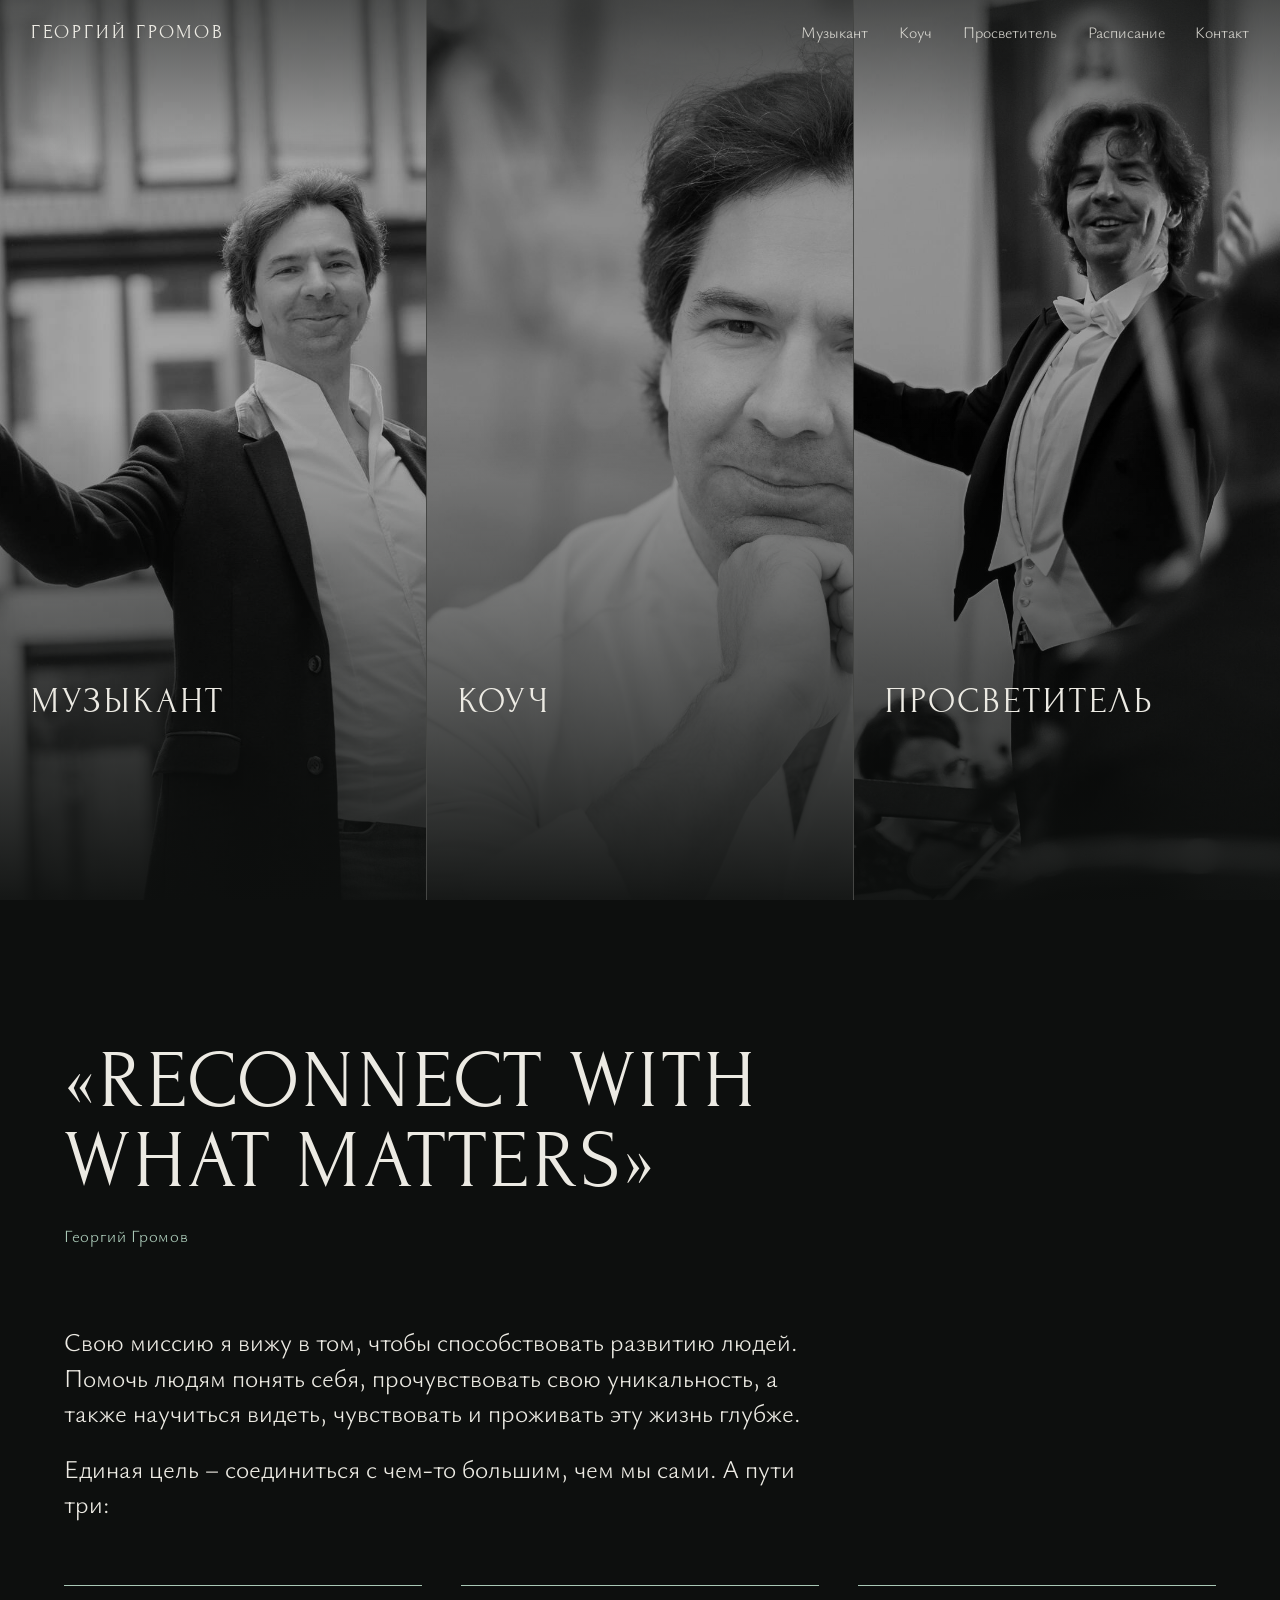
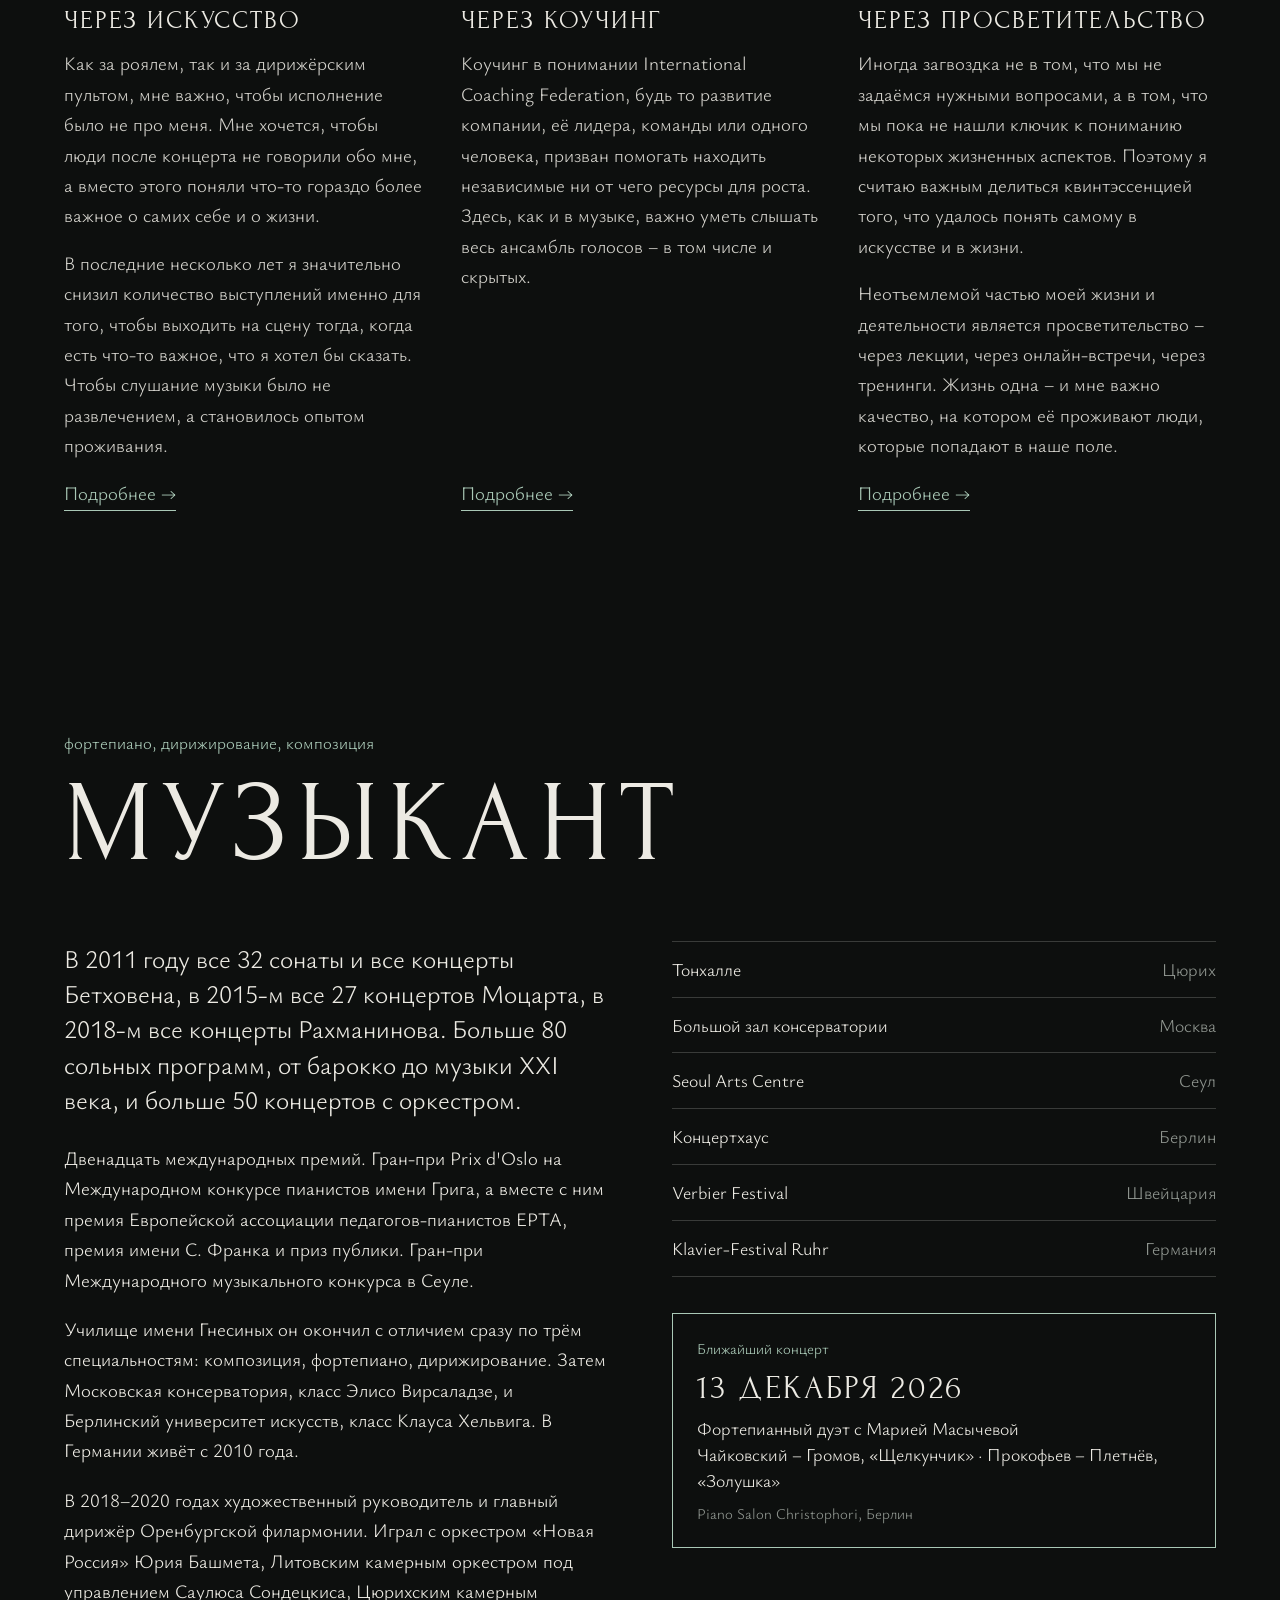
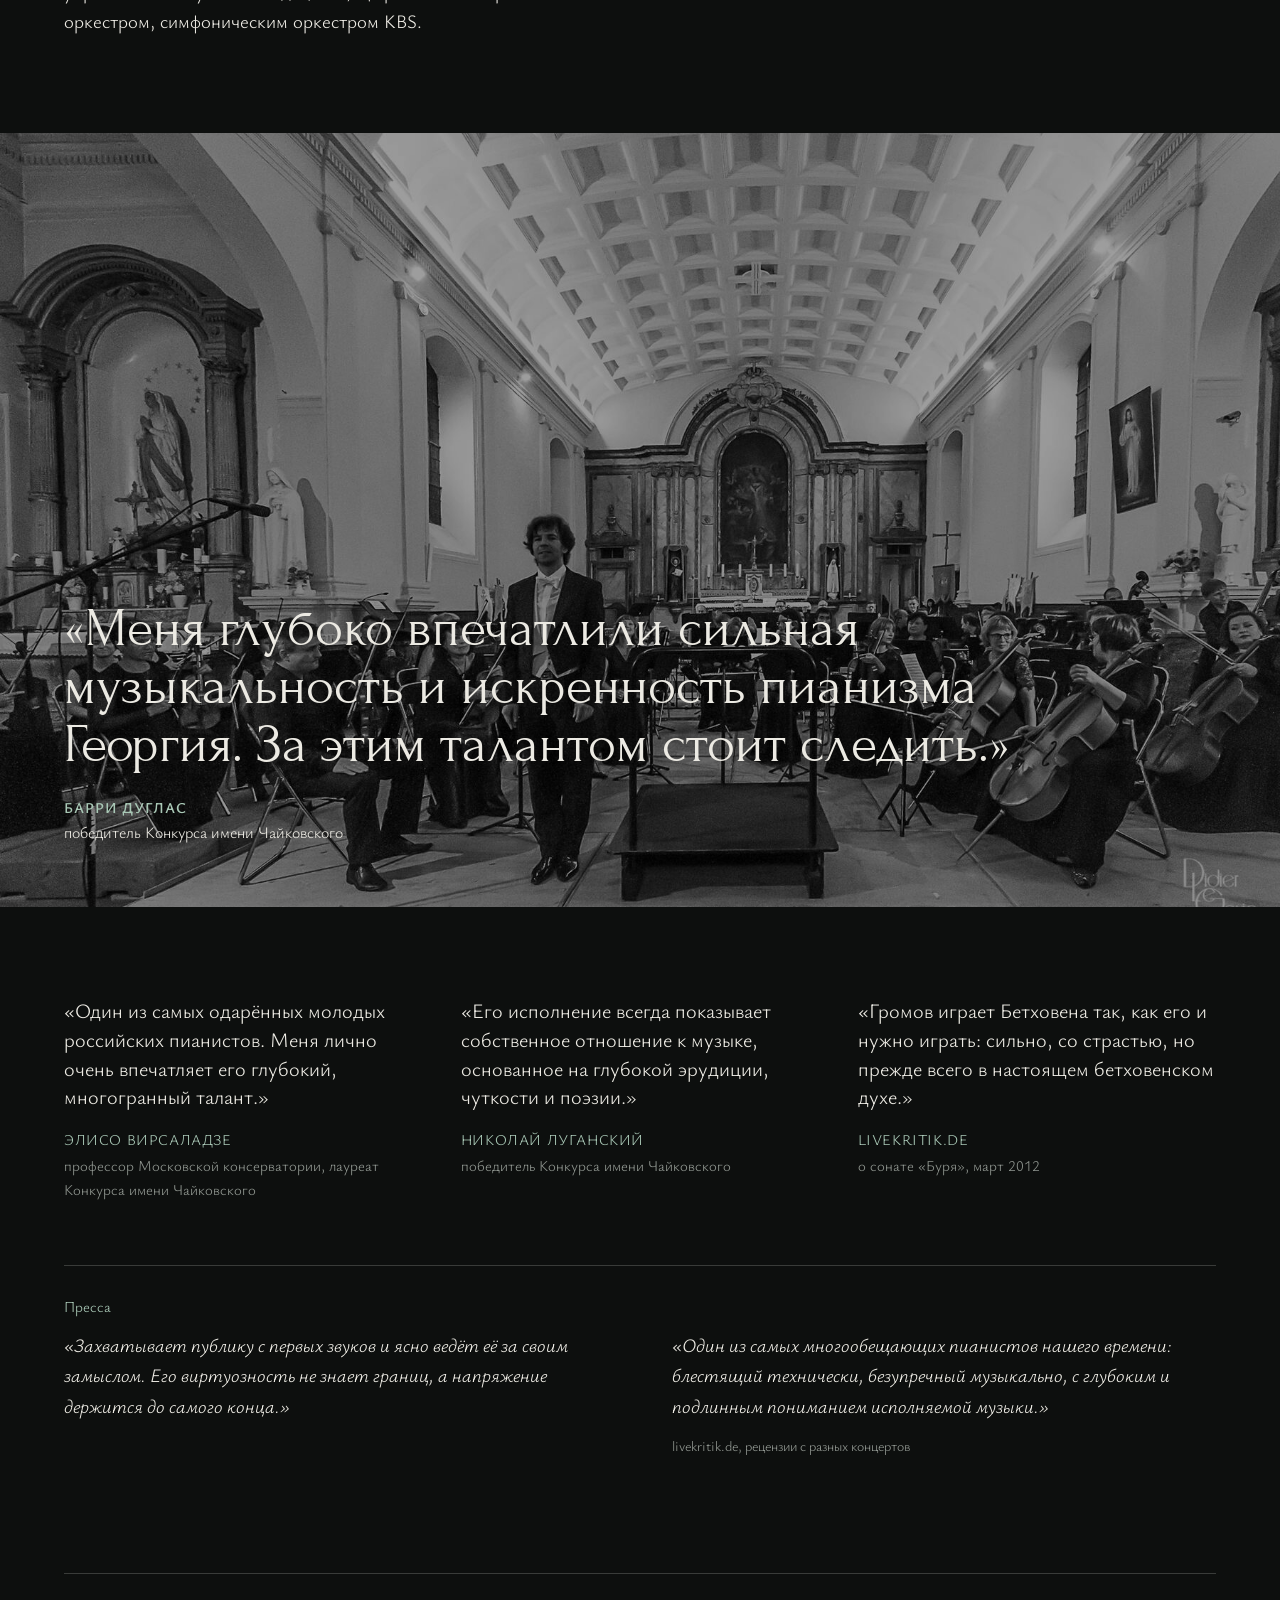
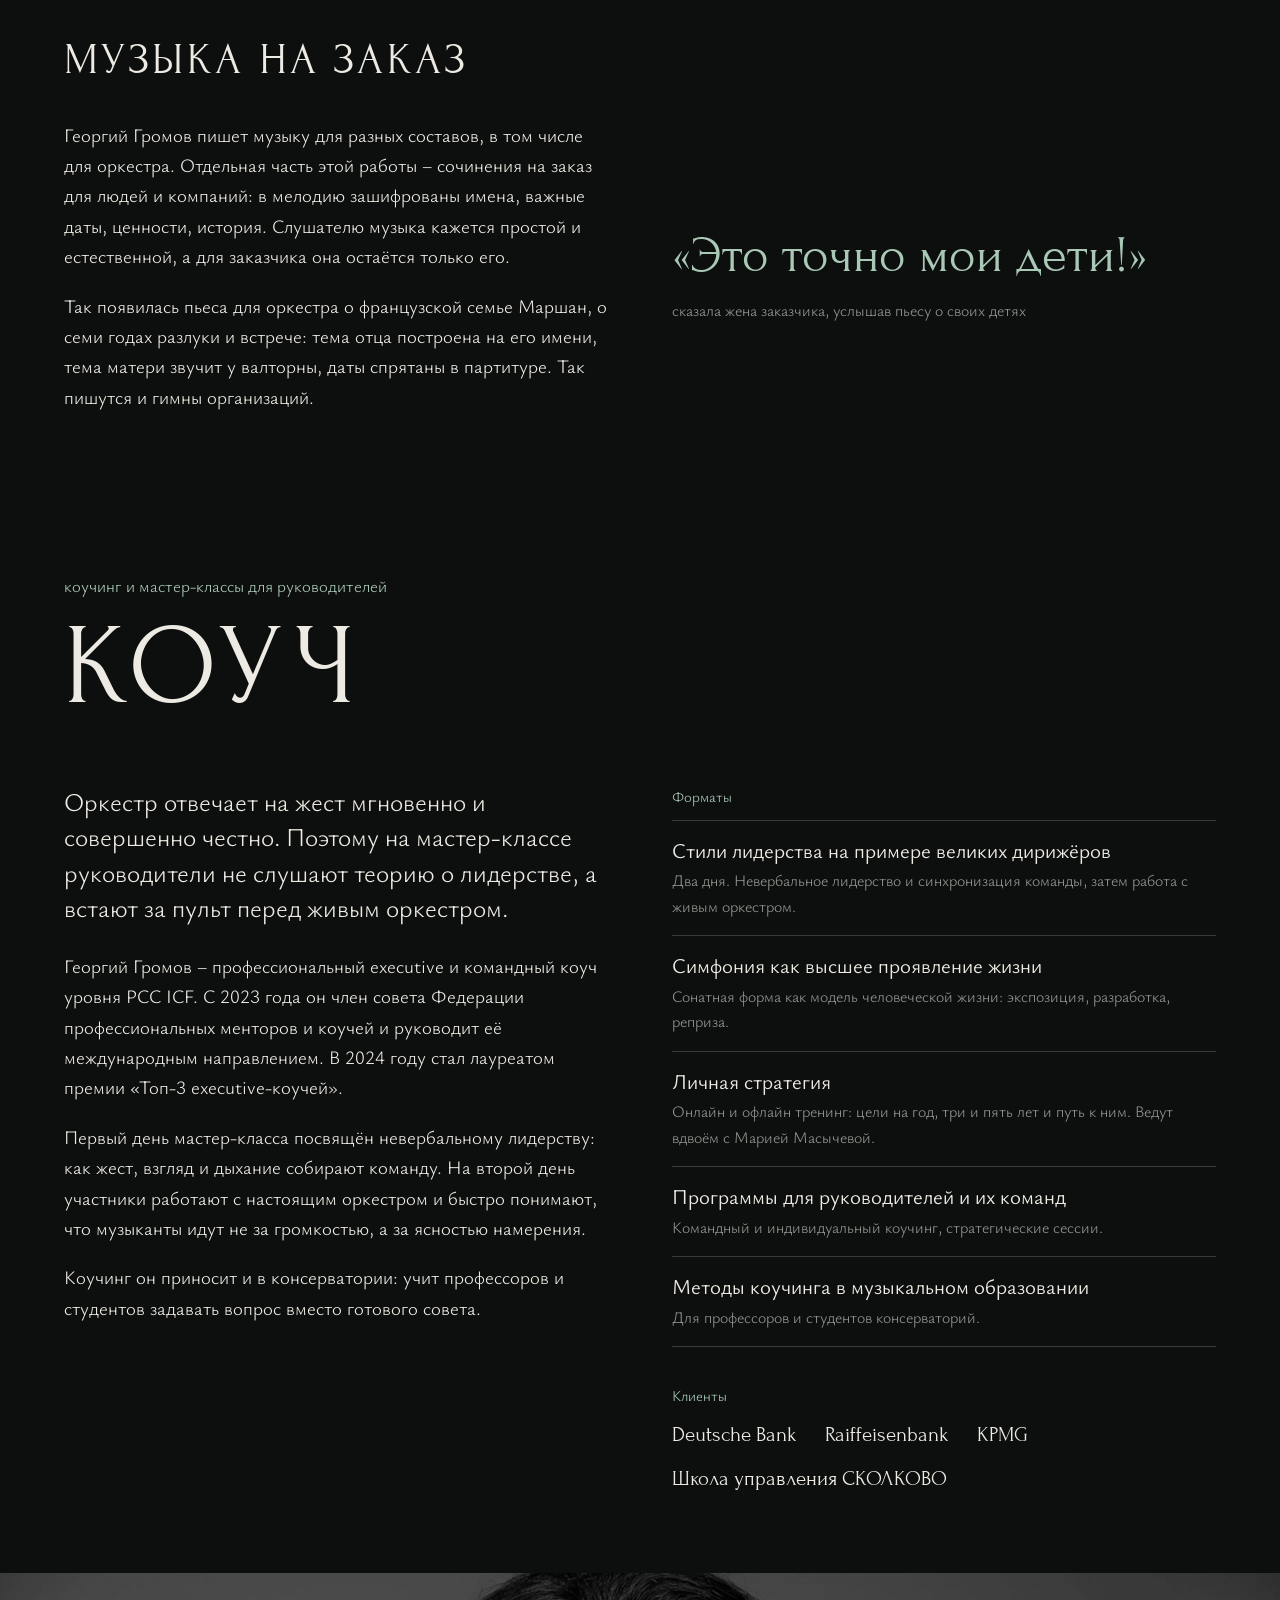
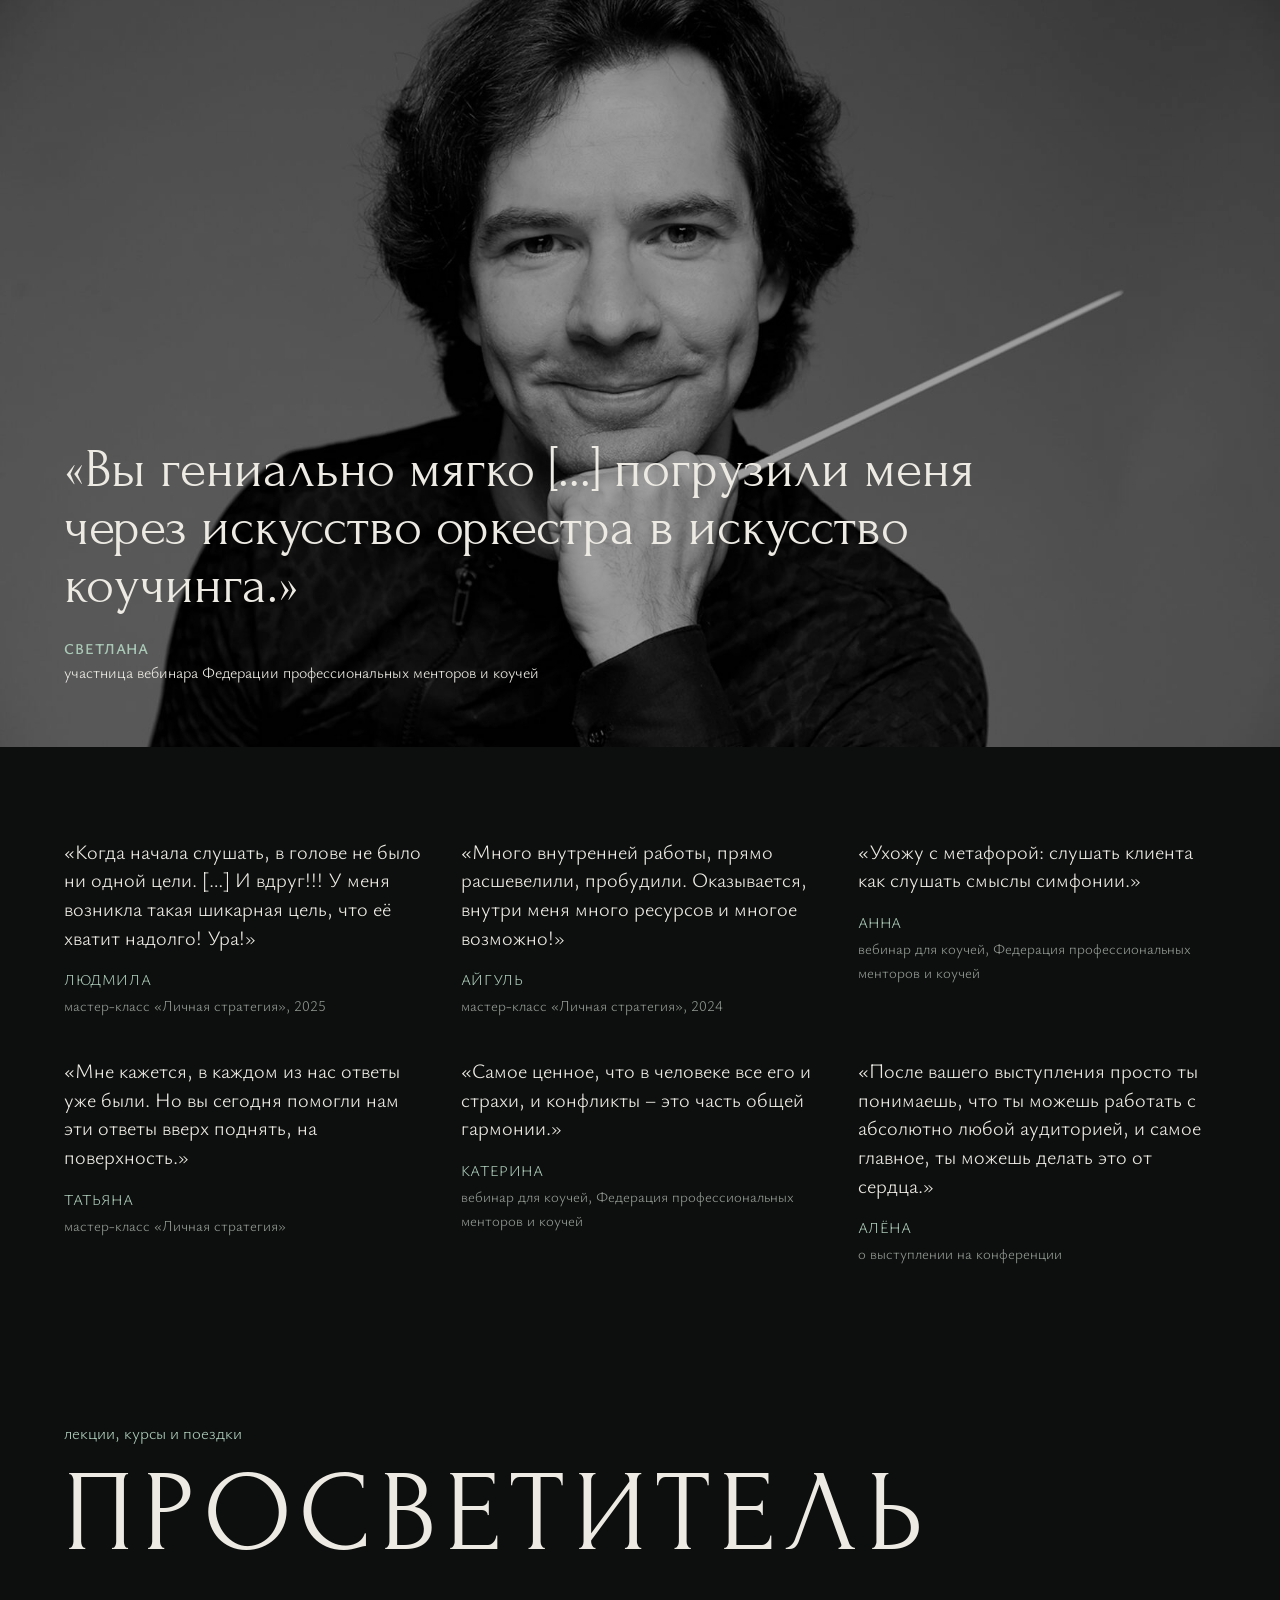
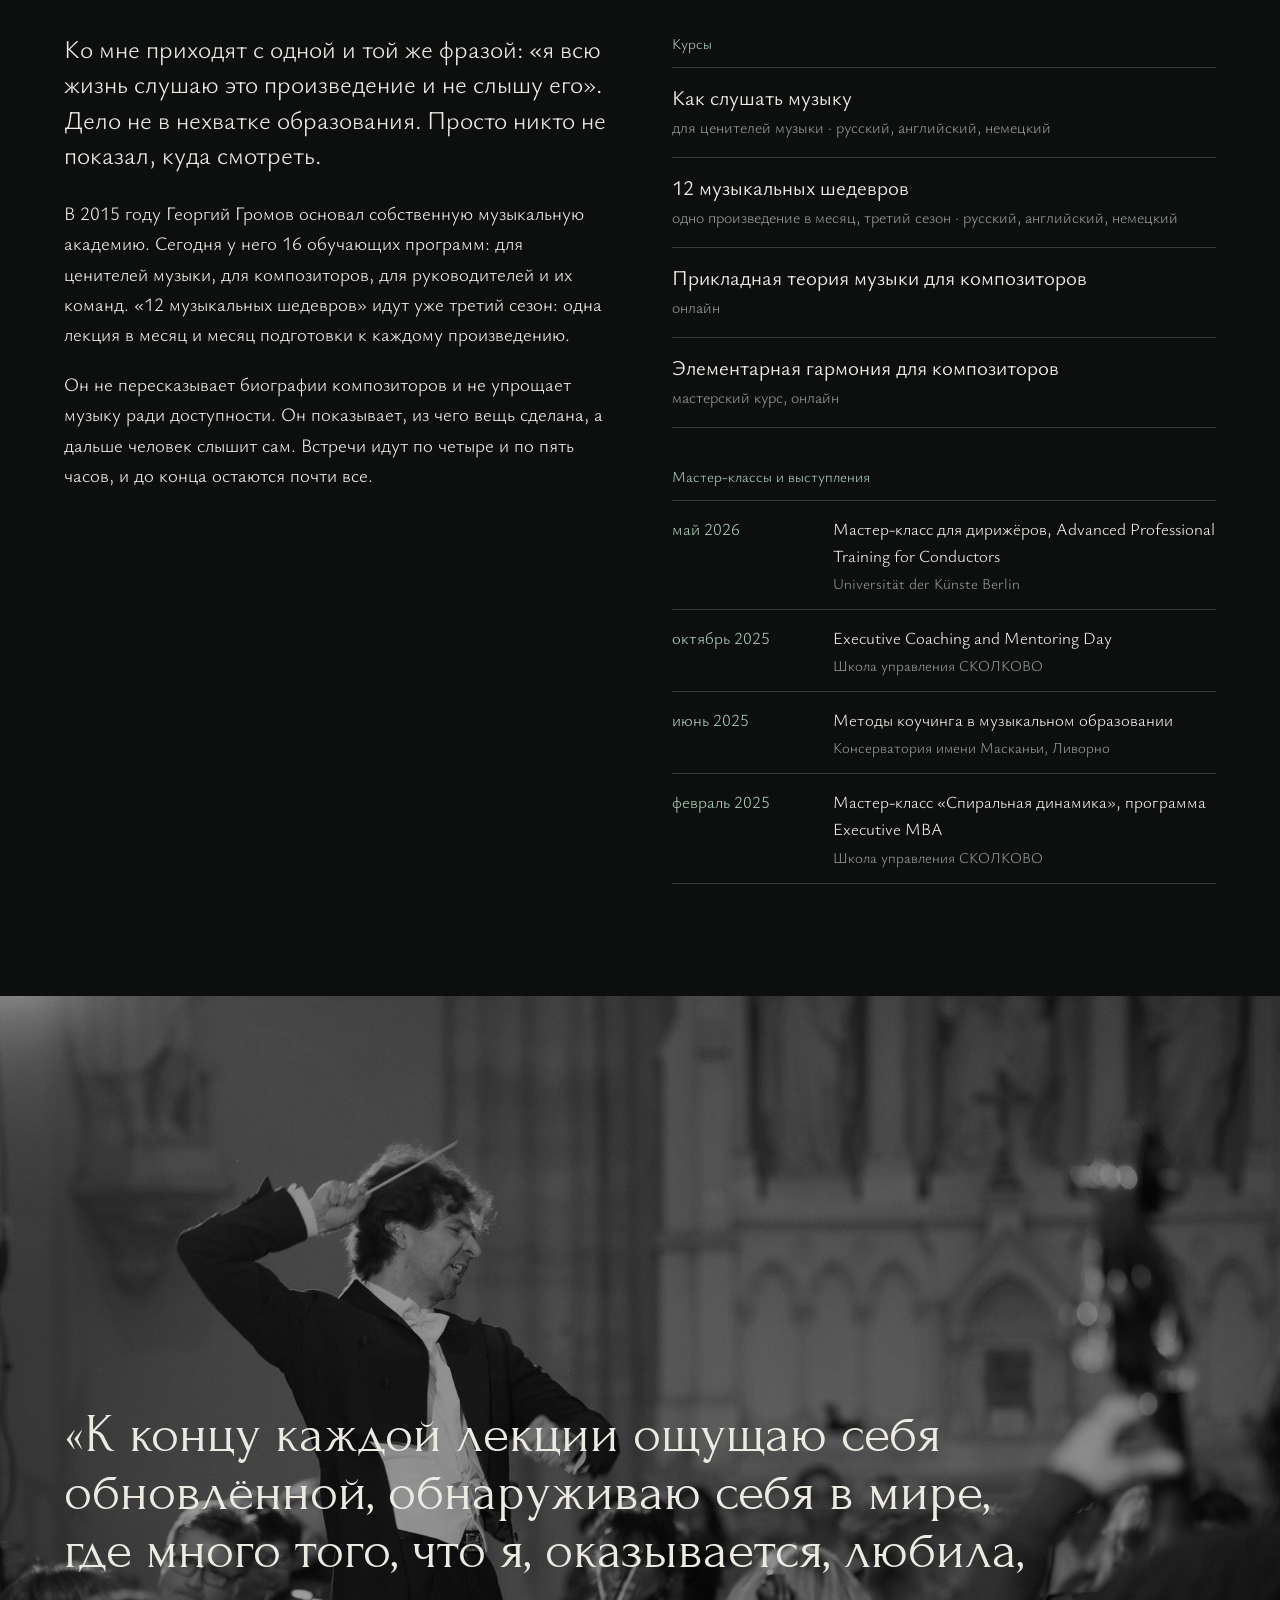
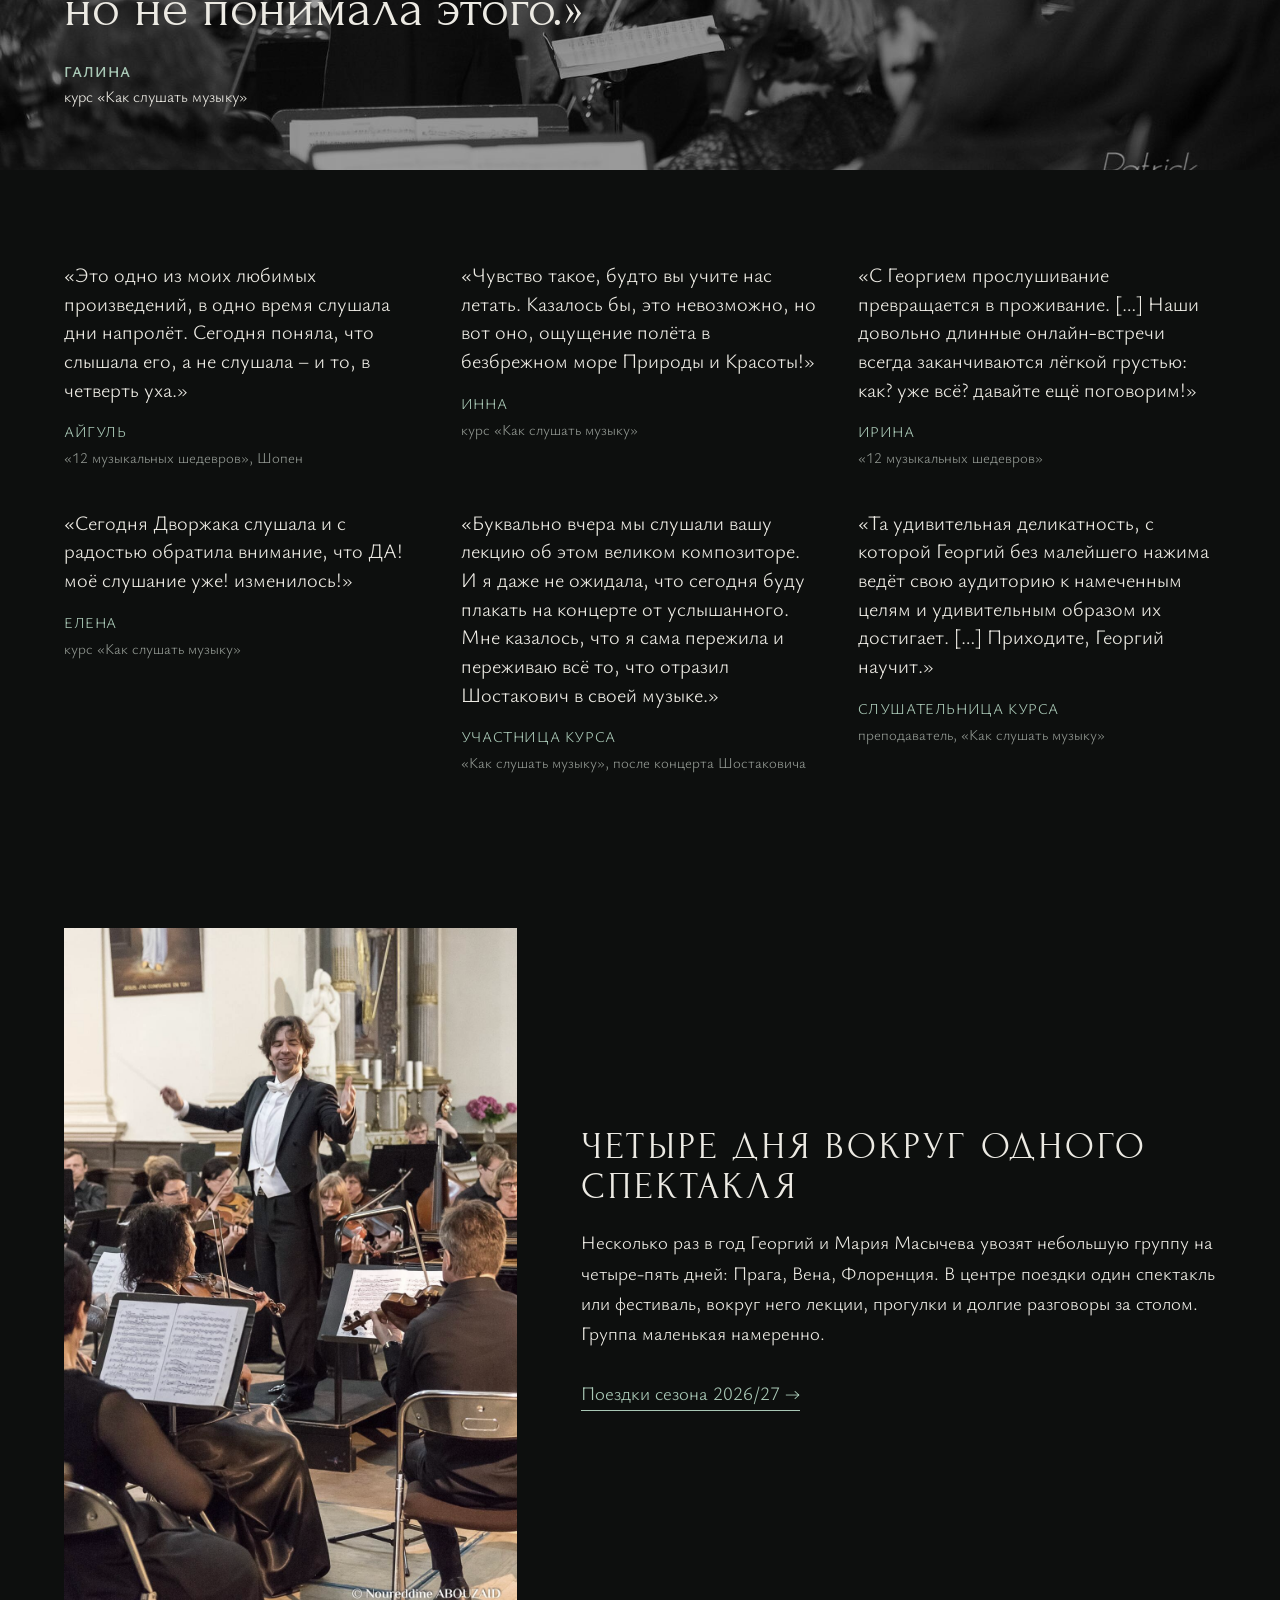
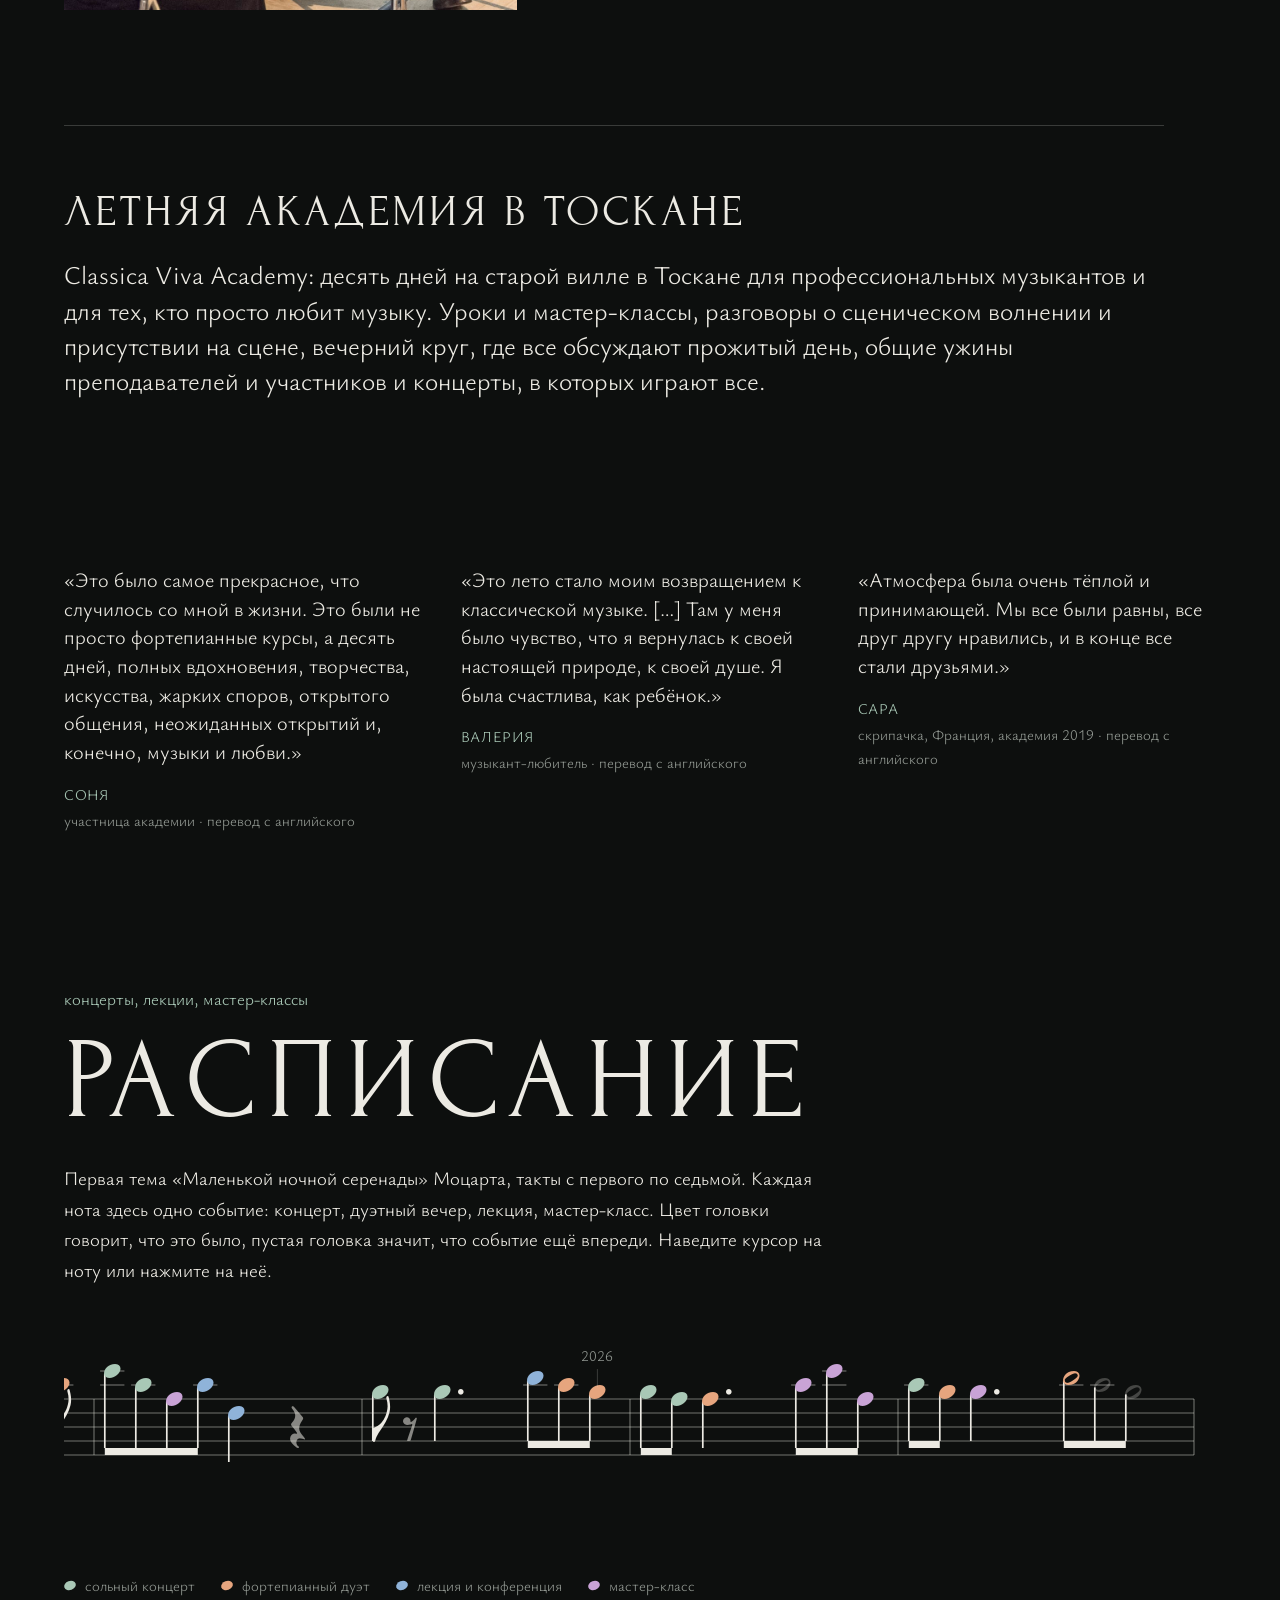
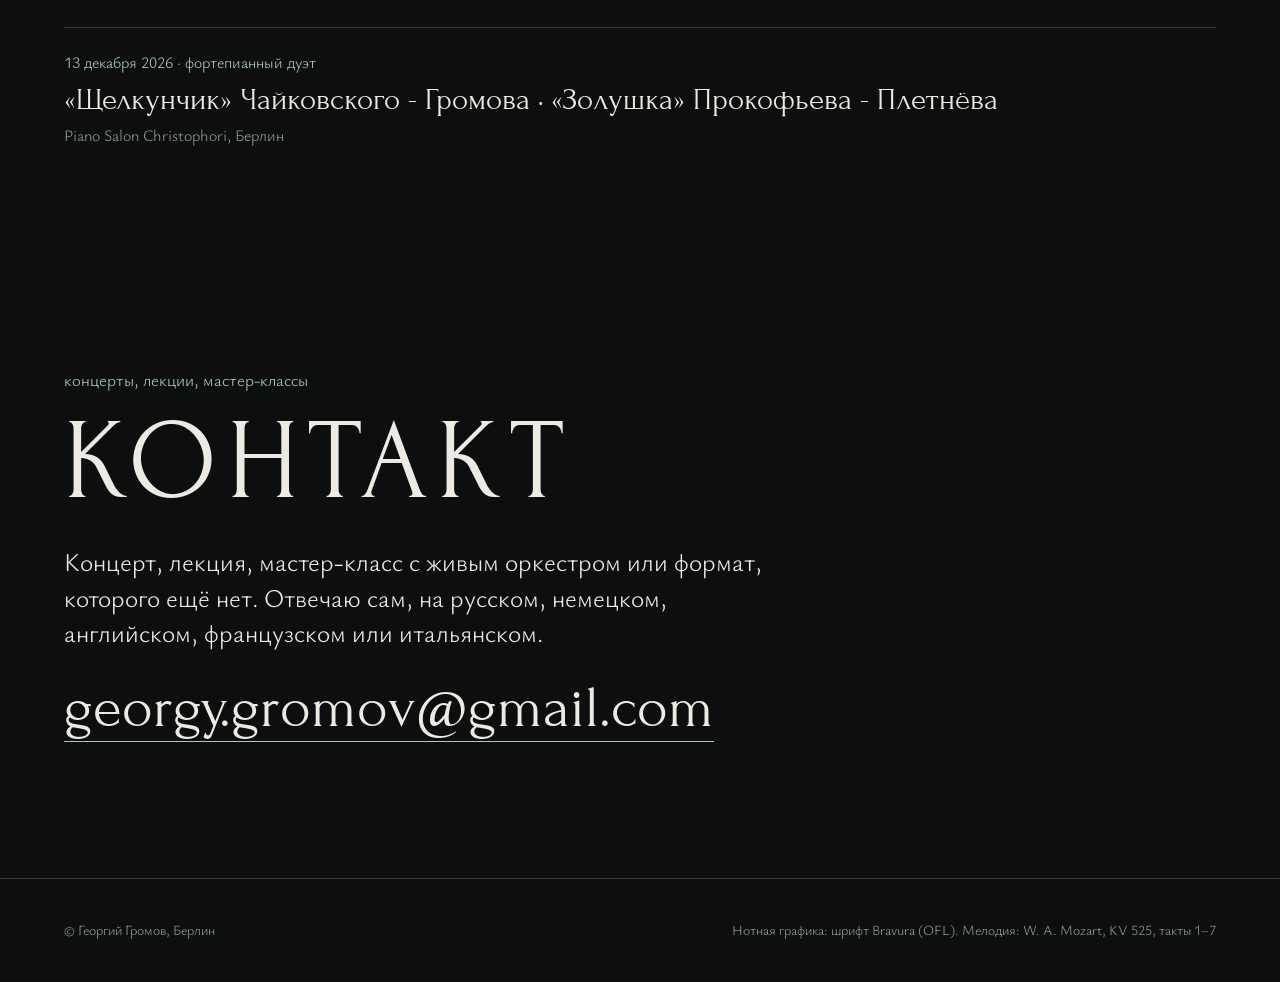
==== commit 1249e34d: "Триптих: новые подписи створок текстом Георгия Co-Authored-By: Claude Opus 5.5 <noreply@anthropic.co" ====
--- a/design/c-triptih/index.html
+++ b/design/c-triptih/index.html
@@ -36,7 +36,7 @@
 .leaf:hover img,.leaf:focus-visible img{filter:grayscale(0) saturate(1.08) brightness(.97);transform:scale(1.03)}
 .cap{position:absolute;z-index:2;left:clamp(16px,2.4vw,36px);right:clamp(16px,2.4vw,36px);bottom:clamp(36px,8vh,80px)}
 .cap .r{font-size:clamp(26px,2.8vw,44px);line-height:1}
-.cap .s{margin-top:10px;font-size:16px;color:var(--sage);max-width:22em;opacity:0;transform:translateY(8px);transition:.5s}
+.cap .s{margin-top:12px;font-size:16px;line-height:1.5;color:var(--sage);max-width:28em;opacity:0;transform:translateY(8px);transition:.5s}
 .leaf:hover .s,.leaf:focus-visible .s{opacity:1;transform:none}
 .wait{position:absolute;z-index:2;top:64px;left:14px;background:#fff3b0;color:#3a3200;font:12px/1.3 system-ui;padding:4px 8px}
 .top{position:absolute;z-index:4;top:0;right:0;left:0;display:flex;justify-content:space-between;align-items:baseline;gap:20px;padding:20px clamp(16px,2.4vw,36px)}
@@ -168,7 +168,7 @@
 </style>
 </head>
 <body>
-<header class="cover"><div class="top"><h1 class="brand roman">Георгий Громов</h1><nav aria-label="Разделы"><a href="#muzykant">Музыкант</a><a href="#kouch">Коуч</a><a href="#prosvetitel">Просветитель</a><a href="#raspisanie">Расписание</a><a href="#kontakt">Контакт</a></nav></div><div class="tri"><a class="leaf" href="#muzykant"><img src="foto/h1.jpg" alt="Георгий Громов: музыкант" style="object-position:44% 28%"><div class="cap"><div class="r roman">Музыкант</div><div class="s">Пианист, дирижёр, композитор: сольные программы, концерты с оркестром, музыка на заказ</div></div></a><a class="leaf" href="#kouch"><img src="foto/gromov-portret-krupno.jpg" alt="Георгий Громов: коуч" style="object-position:50% 25%"><div class="cap"><div class="r roman">Коуч</div><div class="s">PCC ICF. Мастер-классы с живым оркестром для руководителей</div></div></a><a class="leaf" href="#prosvetitel"><img src="foto/p3.jpg" alt="Георгий Громов: просветитель" style="object-position:40% 25%"><div class="cap"><div class="r roman">Просветитель</div><div class="s">Курсы «Как слушать музыку», лекции, культурные поездки</div></div></a></div></header><main><section class="sec mission"><blockquote class="motto roman">«Reconnect with what matters»<cite>Георгий Громов</cite></blockquote><p class="big">Свою миссию я вижу в том, чтобы способствовать развитию людей. Помочь людям понять себя, прочувствовать свою уникальность, а также научиться видеть, чувствовать и проживать эту жизнь глубже.</p><p class="big">Единая цель – соединиться с чем-то большим, чем мы сами. А пути три:</p><div class="paths"><div class="path"><h3 class="roman">Через искусство</h3><p>Как за роялем, так и за дирижёрским пультом, мне важно, чтобы исполнение было не про меня. Мне хочется, чтобы люди после концерта не говорили обо мне, а вместо этого поняли что-то гораздо более важное о самих себе и о жизни.</p><p>В последние несколько лет я значительно снизил количество выступлений именно для того, чтобы выходить на сцену тогда, когда есть что-то важное, что я хотел бы сказать. Чтобы слушание музыки было не развлечением, а становилось опытом проживания.</p><a class="more-link" href="#muzykant">Подробнее →</a></div><div class="path"><h3 class="roman">Через коучинг</h3><p>Коучинг в понимании International Coaching Federation, будь то развитие компании, её лидера, команды или одного человека, призван помогать находить независимые ни от чего ресурсы для роста. Здесь, как и в музыке, важно уметь слышать весь ансамбль голосов – в том числе и скрытых.</p><a class="more-link" href="#kouch">Подробнее →</a></div><div class="path"><h3 class="roman">Через просветительство</h3><p>Иногда загвоздка не в том, что мы не задаёмся нужными вопросами, а в том, что мы пока не нашли ключик к пониманию некоторых жизненных аспектов. Поэтому я считаю важным делиться квинтэссенцией того, что удалось понять самому в искусстве и в жизни.</p><p>Неотъемлемой частью моей жизни и деятельности является просветительство – через лекции, через онлайн-встречи, через тренинги. Жизнь одна – и мне важно качество, на котором её проживают люди, которые попадают в наше поле.</p><a class="more-link" href="#prosvetitel">Подробнее →</a></div></div></section><section class="sec" id="muzykant"><div class="eyebrow">фортепиано, дирижирование, композиция</div><h2 class="roman" id="muzykant-h">Музыкант</h2><div class="cols"><div><p class="big">В 2011 году все 32 сонаты и все концерты Бетховена, в 2015-м все 27 концертов Моцарта, в 2018-м все концерты Рахманинова. Больше 80 сольных программ, от барокко до музыки XXI века, и больше 50 концертов с оркестром.</p><p>Двенадцать международных премий. Гран-при Prix d&#x27;Oslo на Международном конкурсе пианистов имени Грига, а вместе с ним премия Европейской ассоциации педагогов-пианистов EPTA, премия имени С. Франка и приз публики. Гран-при Международного музыкального конкурса в Сеуле.</p><p>Училище имени Гнесиных он окончил с отличием сразу по трём специальностям: композиция, фортепиано, дирижирование. Затем Московская консерватория, класс Элисо Вирсаладзе, и Берлинский университет искусств, класс Клауса Хельвига. В Германии живёт с 2010 года.</p><p>В 2018–2020 годах художественный руководитель и главный дирижёр Оренбургской филармонии. Играл с оркестром «Новая Россия» Юрия Башмета, Литовским камерным оркестром под управлением Саулюса Сондецкиса, Цюрихским камерным оркестром, симфоническим оркестром KBS.</p></div><div><ul class="halls"><li><span>Тонхалле</span><span>Цюрих</span></li><li><span>Большой зал консерватории</span><span>Москва</span></li><li><span>Seoul Arts Centre</span><span>Сеул</span></li><li><span>Концертхаус</span><span>Берлин</span></li><li><span>Verbier Festival</span><span>Швейцария</span></li><li><span>Klavier-Festival Ruhr</span><span>Германия</span></li></ul><div class="next"><div class="lbl">Ближайший концерт</div><div class="d roman">13 декабря 2026</div><div class="w">Фортепианный дуэт с Марией Масычевой<br>Чайковский – Громов, «Щелкунчик» · Прокофьев – Плетнёв, «Золушка»</div><div class="p">Piano Salon Christophori, Берлин</div></div></div></div></section><figure class="band "><img src="foto/h5.jpg" alt="" loading="lazy" style="object-position:50% 50%"><blockquote>«Меня глубоко впечатлили сильная музыкальность и искренность пианизма Георгия. За этим талантом стоит следить.»<cite>Барри Дуглас<span>победитель Конкурса имени Чайковского</span></cite></blockquote></figure><div class="voices"><div><blockquote>«Один из самых одарённых молодых российских пианистов. Меня лично очень впечатляет его глубокий, многогранный талант.»</blockquote><cite>Элисо Вирсаладзе<span>профессор Московской консерватории, лауреат Конкурса имени Чайковского</span></cite></div><div><blockquote>«Его исполнение всегда показывает собственное отношение к музыке, основанное на глубокой эрудиции, чуткости и поэзии.»</blockquote><cite>Николай Луганский<span>победитель Конкурса имени Чайковского</span></cite></div><div><blockquote>«Громов играет Бетховена так, как его и нужно играть: сильно, со страстью, но прежде всего в настоящем бетховенском духе.»</blockquote><cite>livekritik.de<span>о сонате «Буря», март 2012</span></cite></div></div><div class="press"><div class="lbl">Пресса</div><p>«Захватывает публику с первых звуков и ясно ведёт её за своим замыслом. Его виртуозность не знает границ, а напряжение держится до самого конца.»</p><p>«Один из самых многообещающих пианистов нашего времени: блестящий технически, безупречный музыкально, с глубоким и подлинным пониманием исполняемой музыки.»</p><small>livekritik.de, рецензии с разных концертов</small></div><div class="comp"><h3 class="roman">Музыка на заказ</h3><div class="cols"><div><p>Георгий Громов пишет музыку для разных составов, в том числе для оркестра. Отдельная часть этой работы – сочинения на заказ для людей и компаний: в мелодию зашифрованы имена, важные даты, ценности, история. Слушателю музыка кажется простой и естественной, а для заказчика она остаётся только его.</p><p>Так появилась пьеса для оркестра о французской семье Маршан, о семи годах разлуки и встрече: тема отца построена на его имени, тема матери звучит у валторны, даты спрятаны в партитуре. Так пишутся и гимны организаций.</p></div><blockquote>«Это точно мои дети!»<cite>сказала жена заказчика, услышав пьесу о своих детях</cite></blockquote></div></div><section class="sec" id="kouch"><div class="eyebrow">коучинг и мастер-классы для руководителей</div><h2 class="roman" id="kouch-h">Коуч</h2><div class="cols"><div><p class="big">Оркестр отвечает на жест мгновенно и совершенно честно. Поэтому на мастер-классе руководители не слушают теорию о лидерстве, а встают за пульт перед живым оркестром.</p><p>Георгий Громов – профессиональный executive и командный коуч уровня PCC ICF. С 2023 года он член совета Федерации профессиональных менторов и коучей и руководит её международным направлением. В 2024 году стал лауреатом премии «Топ-3 executive-коучей».</p><p>Первый день мастер-класса посвящён невербальному лидерству: как жест, взгляд и дыхание собирают команду. На второй день участники работают с настоящим оркестром и быстро понимают, что музыканты идут не за громкостью, а за ясностью намерения.</p><p>Коучинг он приносит и в консерватории: учит профессоров и студентов задавать вопрос вместо готового совета.</p></div><div><div class="lbl">Форматы</div><ul class="formats"><li><b>Стили лидерства на примере великих дирижёров</b><span>Два дня. Невербальное лидерство и синхронизация команды, затем работа с живым оркестром.</span></li><li><b>Симфония как высшее проявление жизни</b><span>Сонатная форма как модель человеческой жизни: экспозиция, разработка, реприза.</span></li><li><b>Личная стратегия</b><span>Онлайн и офлайн тренинг: цели на год, три и пять лет и путь к ним. Ведут вдвоём с Марией Масычевой.</span></li><li><b>Программы для руководителей и их команд</b><span>Командный и индивидуальный коучинг, стратегические сессии.</span></li><li><b>Методы коучинга в музыкальном образовании</b><span>Для профессоров и студентов консерваторий.</span></li></ul><div class="lbl">Клиенты</div><div class="clients"><span>Deutsche Bank</span><span>Raiffeisenbank</span><span>KPMG</span><span>Школа управления СКОЛКОВО</span></div></div></div></section><figure class="band "><img src="foto/h4.jpg" alt="" loading="lazy" style="object-position:60% 30%"><blockquote>«Вы гениально мягко […] погрузили меня через искусство оркестра в искусство коучинга.»<cite>Светлана<span>участница вебинара Федерации профессиональных менторов и коучей</span></cite></blockquote></figure><div class="voices"><div><blockquote>«Когда начала слушать, в голове не было ни одной цели. […] И вдруг!!! У меня возникла такая шикарная цель, что её хватит надолго! Ура!»</blockquote><cite>Людмила<span>мастер-класс «Личная стратегия», 2025</span></cite></div><div><blockquote>«Много внутренней работы, прямо расшевелили, пробудили. Оказывается, внутри меня много ресурсов и многое возможно!»</blockquote><cite>Айгуль<span>мастер-класс «Личная стратегия», 2024</span></cite></div><div><blockquote>«Ухожу с метафорой: слушать клиента как слушать смыслы симфонии.»</blockquote><cite>Анна<span>вебинар для коучей, Федерация профессиональных менторов и коучей</span></cite></div><div><blockquote>«Мне кажется, в каждом из нас ответы уже были. Но вы сегодня помогли нам эти ответы вверх поднять, на поверхность.»</blockquote><cite>Татьяна<span>мастер-класс «Личная стратегия»</span></cite></div><div><blockquote>«Самое ценное, что в человеке все его и страхи, и конфликты – это часть общей гармонии.»</blockquote><cite>Катерина<span>вебинар для коучей, Федерация профессиональных менторов и коучей</span></cite></div><div><blockquote>«После вашего выступления просто ты понимаешь, что ты можешь работать с абсолютно любой аудиторией, и самое главное, ты можешь делать это от сердца.»</blockquote><cite>Алёна<span>о выступлении на конференции</span></cite></div></div><section class="sec" id="prosvetitel"><div class="eyebrow">лекции, курсы и поездки</div><h2 class="roman" id="prosvetitel-h">Просветитель</h2><div class="cols"><div><p class="big">Ко мне приходят с одной и той же фразой: «я всю жизнь слушаю это произведение и не слышу его». Дело не в нехватке образования. Просто никто не показал, куда смотреть.</p><p>В 2015 году Георгий Громов основал собственную музыкальную академию. Сегодня у него 16 обучающих программ: для ценителей музыки, для композиторов, для руководителей и их команд. «12 музыкальных шедевров» идут уже третий сезон: одна лекция в месяц и месяц подготовки к каждому произведению.</p><p>Он не пересказывает биографии композиторов и не упрощает музыку ради доступности. Он показывает, из чего вещь сделана, а дальше человек слышит сам. Встречи идут по четыре и по пять часов, и до конца остаются почти все.</p></div><div><div class="lbl">Курсы</div><ul class="formats"><li><b>Как слушать музыку</b><span>для ценителей музыки · русский, английский, немецкий</span></li><li><b>12 музыкальных шедевров</b><span>одно произведение в месяц, третий сезон · русский, английский, немецкий</span></li><li><b>Прикладная теория музыки для композиторов</b><span>онлайн</span></li><li><b>Элементарная гармония для композиторов</b><span>мастерский курс, онлайн</span></li></ul><div class="lbl">Мастер-классы и выступления</div><ul class="akadem"><li><span class="when">май 2026</span><span class="what">Мастер-класс для дирижёров, Advanced Professional Training for Conductors<i>Universität der Künste Berlin</i></span></li><li><span class="when">октябрь 2025</span><span class="what">Executive Coaching and Mentoring Day<i>Школа управления СКОЛКОВО</i></span></li><li><span class="when">июнь 2025</span><span class="what">Методы коучинга в музыкальном образовании<i>Консерватория имени Масканьи, Ливорно</i></span></li><li><span class="when">февраль 2025</span><span class="what">Мастер-класс «Спиральная динамика», программа Executive MBA<i>Школа управления СКОЛКОВО</i></span></li></ul></div></div></section><figure class="band "><img src="foto/h3.jpg" alt="" loading="lazy" style="object-position:50% 35%"><blockquote>«К концу каждой лекции ощущаю себя обновлённой, обнаруживаю себя в мире, где много того, что я, оказывается, любила, но не понимала этого.»<cite>Галина<span>курс «Как слушать музыку»</span></cite></blockquote></figure><div class="voices"><div><blockquote>«Это одно из моих любимых произведений, в одно время слушала дни напролёт. Сегодня поняла, что слышала его, а не слушала – и то, в четверть уха.»</blockquote><cite>Айгуль<span>«12 музыкальных шедевров», Шопен</span></cite></div><div><blockquote>«Чувство такое, будто вы учите нас летать. Казалось бы, это невозможно, но вот оно, ощущение полёта в безбрежном море Природы и Красоты!»</blockquote><cite>Инна<span>курс «Как слушать музыку»</span></cite></div><div><blockquote>«С Георгием прослушивание превращается в проживание. […] Наши довольно длинные онлайн-встречи всегда заканчиваются лёгкой грустью: как? уже всё? давайте ещё поговорим!»</blockquote><cite>Ирина<span>«12 музыкальных шедевров»</span></cite></div><div><blockquote>«Сегодня Дворжака слушала и с радостью обратила внимание, что ДА! моё слушание уже! изменилось!»</blockquote><cite>Елена<span>курс «Как слушать музыку»</span></cite></div><div><blockquote>«Буквально вчера мы слушали вашу лекцию об этом великом композиторе. И я даже не ожидала, что сегодня буду плакать на концерте от услышанного. Мне казалось, что я сама пережила и переживаю всё то, что отразил Шостакович в своей музыке.»</blockquote><cite>Участница курса<span>«Как слушать музыку», после концерта Шостаковича</span></cite></div><div><blockquote>«Та удивительная деликатность, с которой Георгий без малейшего нажима ведёт свою аудиторию к намеченным целям и удивительным образом их достигает. […] Приходите, Георгий научит.»</blockquote><cite>Слушательница курса<span>преподаватель, «Как слушать музыку»</span></cite></div></div><section class="sec trips-sec"><div class="trips"><figure><img src="foto/p2.jpg" alt="" loading="lazy"></figure><div><h3 class="roman">Четыре дня вокруг одного спектакля</h3><p>Несколько раз в год Георгий и Мария Масычева увозят небольшую группу на четыре-пять дней: Прага, Вена, Флоренция. В центре поездки один спектакль или фестиваль, вокруг него лекции, прогулки и долгие разговоры за столом. Группа маленькая намеренно.</p><a class="more-link" href="https://artconnect.space/retreats2027">Поездки сезона 2026/27 →</a></div></div><div class="academy"><h3 class="roman">Летняя академия в Тоскане</h3><p class="big">Classica Viva Academy: десять дней на старой вилле в Тоскане для профессиональных музыкантов и для тех, кто просто любит музыку. Уроки и мастер-классы, разговоры о сценическом волнении и присутствии на сцене, вечерний круг, где все обсуждают прожитый день, общие ужины преподавателей и участников и концерты, в которых играют все.</p></div></section><div class="voices"><div><blockquote>«Это было самое прекрасное, что случилось со мной в жизни. Это были не просто фортепианные курсы, а десять дней, полных вдохновения, творчества, искусства, жарких споров, открытого общения, неожиданных открытий и, конечно, музыки и любви.»</blockquote><cite>Соня<span>участница академии · перевод с английского</span></cite></div><div><blockquote>«Это лето стало моим возвращением к классической музыке. […] Там у меня было чувство, что я вернулась к своей настоящей природе, к своей душе. Я была счастлива, как ребёнок.»</blockquote><cite>Валерия<span>музыкант-любитель · перевод с английского</span></cite></div><div><blockquote>«Атмосфера была очень тёплой и принимающей. Мы все были равны, все друг другу нравились, и в конце все стали друзьями.»</blockquote><cite>Сара<span>скрипачка, Франция, академия 2019 · перевод с английского</span></cite></div></div><section class="sec" id="raspisanie"><div class="eyebrow">концерты, лекции, мастер-классы</div><h2 class="roman" id="raspisanie-h">Расписание</h2><p class="intro">Первая тема «Маленькой ночной серенады» Моцарта, такты с первого по седьмой. Каждая нота здесь одно событие: концерт, дуэтный вечер, лекция, мастер-класс. Цвет головки говорит, что это было, пустая головка значит, что событие ещё впереди. Наведите курсор на ноту или нажмите на неё.</p><div class="sc-scroll"><svg class="sc" viewBox="0 0 2048 220" width="2048" height="220" xmlns="http://www.w3.org/2000/svg" role="group" aria-label="Мелодия Моцарта, в которой каждая нота - событие"><line class="sc-staff" x1="18" y1="74.0" x2="2026" y2="74.0"/><line class="sc-staff" x1="18" y1="88.0" x2="2026" y2="88.0"/><line class="sc-staff" x1="18" y1="102.0" x2="2026" y2="102.0"/><line class="sc-staff" x1="18" y1="116.0" x2="2026" y2="116.0"/><line class="sc-staff" x1="18" y1="130.0" x2="2026" y2="130.0"/><text class="sc-gl" x="30" y="116.0"></text><text class="sc-gl" x="76" y="74.0"></text><text class="sc-gl" x="100" y="88.0"></text><text class="sc-gl" x="100" y="116.0"></text><line class="sc-bar" x1="390.0" y1="74.0" x2="390.0" y2="130.0"/><line class="sc-bar" x1="658.0" y1="74.0" x2="658.0" y2="130.0"/><line class="sc-bar" x1="926.0" y1="74.0" x2="926.0" y2="130.0"/><line class="sc-bar" x1="1194.0" y1="74.0" x2="1194.0" y2="130.0"/><line class="sc-bar" x1="1462.0" y1="74.0" x2="1462.0" y2="130.0"/><line class="sc-bar" x1="1730.0" y1="74.0" x2="1730.0" y2="130.0"/><line class="sc-bar" x1="2026" y1="74.0" x2="2026" y2="130.0"/><text class="sc-gl sc-rest" x="194.0" y="102.0"></text><text class="sc-gl sc-rest" x="318.0" y="102.0"></text><text class="sc-gl sc-rest" x="586.0" y="102.0"></text><text class="sc-gl sc-rest" x="730.0" y="102.0"></text><text class="sc-gl sc-rest" x="854.0" y="102.0"></text><text class="sc-gl sc-rest" x="1122.0" y="102.0"></text><text class="sc-gl sc-rest" x="1235.0" y="102.0"></text><rect class="sc-beam" x="400.8" y="137.0" width="93.0" height="7.0"/><rect class="sc-beam" x="936.8" y="123.0" width="93.0" height="7.0"/><rect class="sc-beam" x="1359.8" y="116.0" width="62.0" height="7.0"/><rect class="sc-beam" x="1472.8" y="123.0" width="31.0" height="7.0"/><rect class="sc-beam" x="1627.8" y="123.0" width="62.0" height="7.0"/><rect class="sc-beam" x="1740.8" y="116.0" width="31.0" height="7.0"/><rect class="sc-beam" x="1895.8" y="116.0" width="62.0" height="7.0"/><line class="sc-stem" x1="132.8" y1="69.4" x2="132.8" y2="116.0"/><g class="sc-note k-lecture" tabindex="0" role="button" data-i="0" data-when="20 апреля 2022" data-kind="лекция и конференция" data-what="Выступление для Федерации профессиональных менторов и коучей" data-where="Москва" aria-label="20 апреля 2022, лекция и конференция, Выступление для Федерации профессиональных менторов и коучей"><text class="sc-gl sc-head" x="132.0" y="67.0"></text><circle class="sc-hit" cx="140.4" cy="67.0" r="21.0"/></g><line class="sc-stem" x1="225.8" y1="90.4" x2="225.8" y2="137.0"/><text class="sc-gl" x="225.8" y="137.0"></text><g class="sc-note k-duo" tabindex="0" role="button" data-i="1" data-when="20 ноября 2022" data-kind="фортепианный дуэт" data-what="Дуэтный вечер: Брух, Дебюсси, Сен-Санс, Бузони, Брамс" data-where="Piano Salon Christophori, Берлин" aria-label="20 ноября 2022, фортепианный дуэт, Дуэтный вечер: Брух, Дебюсси, Сен-Санс, Бузони, Брамс"><text class="sc-gl sc-head" x="225.0" y="88.0"></text><circle class="sc-hit" cx="233.4" cy="88.0" r="21.0"/></g><line class="sc-stem" x1="256.8" y1="69.4" x2="256.8" y2="116.0"/><g class="sc-note k-concert" tabindex="0" role="button" data-i="2" data-when="9 декабря 2022" data-kind="сольный концерт" data-what="Сольный вечер: Бах, Шопен, Чайковский" data-where="Piano Salon Christophori, Берлин" aria-label="9 декабря 2022, сольный концерт, Сольный вечер: Бах, Шопен, Чайковский"><text class="sc-gl sc-head" x="256.0" y="67.0"></text><circle class="sc-hit" cx="264.4" cy="67.0" r="21.0"/></g><line class="sc-stem" x1="349.8" y1="90.4" x2="349.8" y2="137.0"/><text class="sc-gl" x="349.8" y="137.0"></text><g class="sc-note k-lecture" tabindex="0" role="button" data-i="3" data-when="3 февраля 2023" data-kind="лекция и конференция" data-what="International Conference for Performance Development Experts: оркестр как система" data-where="Каир" aria-label="3 февраля 2023, лекция и конференция, International Conference for Performance Development Experts: оркестр как система"><text class="sc-gl sc-head" x="349.0" y="88.0"></text><circle class="sc-hit" cx="357.4" cy="88.0" r="21.0"/></g><line class="sc-stem" x1="400.8" y1="69.4" x2="400.8" y2="137.0"/><g class="sc-note k-lecture" tabindex="0" role="button" data-i="4" data-when="11 сентября 2023" data-kind="лекция и конференция" data-what="«Стили управления на примере выдающихся дирижёров» для KPMG" data-where="онлайн" aria-label="11 сентября 2023, лекция и конференция, «Стили управления на примере выдающихся дирижёров» для KPMG"><text class="sc-gl sc-head" x="400.0" y="67.0"></text><circle class="sc-hit" cx="408.4" cy="67.0" r="21.0"/></g><line class="sc-stem" x1="431.8" y1="90.4" x2="431.8" y2="137.0"/><g class="sc-note k-concert" tabindex="0" role="button" data-i="5" data-when="29 мая 2024" data-kind="сольный концерт" data-what="Сольный вечер" data-where="Piano Salon Christophori, Берлин" aria-label="29 мая 2024, сольный концерт, Сольный вечер"><text class="sc-gl sc-head" x="431.0" y="88.0"></text><circle class="sc-hit" cx="439.4" cy="88.0" r="21.0"/></g><line class="sc-stem" x1="462.8" y1="69.4" x2="462.8" y2="137.0"/><g class="sc-note k-concert" tabindex="0" role="button" data-i="6" data-when="14 июля 2024" data-kind="сольный концерт" data-what="Французская программа" data-where="Piano Salon Christophori, Берлин" aria-label="14 июля 2024, сольный концерт, Французская программа"><text class="sc-gl sc-head" x="462.0" y="67.0"></text><circle class="sc-hit" cx="470.4" cy="67.0" r="21.0"/></g><line class="sc-led" x1="489.1" y1="60.0" x2="513.4" y2="60.0"/><line class="sc-stem" x1="493.8" y1="55.4" x2="493.8" y2="137.0"/><g class="sc-note k-concert" tabindex="0" role="button" data-i="7" data-when="18 сентября 2024" data-kind="сольный концерт" data-what="Сольный вечер" data-where="Piano Salon Christophori, Берлин" aria-label="18 сентября 2024, сольный концерт, Сольный вечер"><text class="sc-gl sc-head" x="493.0" y="53.0"></text><circle class="sc-hit" cx="501.4" cy="53.0" r="21.0"/></g><line class="sc-led" x1="520.1" y1="60.0" x2="544.4" y2="60.0"/><line class="sc-led" x1="520.1" y1="46.0" x2="544.4" y2="46.0"/><line class="sc-stem" x1="524.8" y1="41.4" x2="524.8" y2="88.0"/><g class="sc-note k-duo" tabindex="0" role="button" data-i="8" data-when="30 сентября 2024" data-kind="фортепианный дуэт" data-what="Дуэтный вечер" data-where="Piano Salon Christophori, Берлин" aria-label="30 сентября 2024, фортепианный дуэт, Дуэтный вечер"><text class="sc-gl sc-head" x="524.0" y="39.0"></text><circle class="sc-hit" cx="532.4" cy="39.0" r="21.0"/></g><line class="sc-led" x1="664.1" y1="60.0" x2="688.4" y2="60.0"/><line class="sc-led" x1="664.1" y1="46.0" x2="688.4" y2="46.0"/><line class="sc-stem" x1="668.8" y1="48.4" x2="668.8" y2="95.0"/><g class="sc-note k-concert" tabindex="0" role="button" data-i="9" data-when="17 ноября 2024" data-kind="сольный концерт" data-what="Сольный вечер" data-where="Piano Salon Christophori, Берлин" aria-label="17 ноября 2024, сольный концерт, Сольный вечер"><text class="sc-gl sc-head" x="668.0" y="46.0"></text><circle class="sc-hit" cx="676.4" cy="46.0" r="21.0"/></g><line class="sc-led" x1="757.1" y1="60.0" x2="781.4" y2="60.0"/><line class="sc-stem" x1="761.8" y1="62.4" x2="761.8" y2="109.0"/><text class="sc-gl" x="761.8" y="109.0"></text><g class="sc-note k-duo" tabindex="0" role="button" data-i="10" data-when="12 декабря 2024" data-kind="фортепианный дуэт" data-what="Дуэтный вечер" data-where="Piano Salon Christophori, Берлин" aria-label="12 декабря 2024, фортепианный дуэт, Дуэтный вечер"><text class="sc-gl sc-head" x="761.0" y="60.0"></text><circle class="sc-hit" cx="769.4" cy="60.0" r="21.0"/></g><line class="sc-led" x1="788.1" y1="60.0" x2="812.4" y2="60.0"/><line class="sc-led" x1="788.1" y1="46.0" x2="812.4" y2="46.0"/><line class="sc-stem" x1="792.8" y1="48.4" x2="792.8" y2="95.0"/><g class="sc-note k-master" tabindex="0" role="button" data-i="11" data-when="2 февраля 2025" data-kind="мастер-класс" data-what="Мастер-класс «Спиральная динамика», программа Executive MBA" data-where="Школа управления СКОЛКОВО" aria-label="2 февраля 2025, мастер-класс, Мастер-класс «Спиральная динамика», программа Executive MBA"><text class="sc-gl sc-head" x="792.0" y="46.0"></text><circle class="sc-hit" cx="800.4" cy="46.0" r="21.0"/></g><line class="sc-led" x1="881.1" y1="60.0" x2="905.4" y2="60.0"/><line class="sc-stem" x1="885.8" y1="62.4" x2="885.8" y2="109.0"/><text class="sc-gl" x="885.8" y="109.0"></text><g class="sc-note k-duo" tabindex="0" role="button" data-i="12" data-when="28 февраля 2025" data-kind="фортепианный дуэт" data-what="Дуэтный вечер: Брух, Дебюсси, Сен-Санс, Бузони, Брамс" data-where="Piano Salon Christophori, Берлин" aria-label="28 февраля 2025, фортепианный дуэт, Дуэтный вечер: Брух, Дебюсси, Сен-Санс, Бузони, Брамс"><text class="sc-gl sc-head" x="885.0" y="60.0"></text><circle class="sc-hit" cx="893.4" cy="60.0" r="21.0"/></g><line class="sc-led" x1="932.1" y1="60.0" x2="956.4" y2="60.0"/><line class="sc-led" x1="932.1" y1="46.0" x2="956.4" y2="46.0"/><line class="sc-stem" x1="936.8" y1="48.4" x2="936.8" y2="123.0"/><g class="sc-note k-concert" tabindex="0" role="button" data-i="13" data-when="29 апреля 2025" data-kind="сольный концерт" data-what="Сольный вечер" data-where="Piano Salon Christophori, Берлин" aria-label="29 апреля 2025, сольный концерт, Сольный вечер"><text class="sc-gl sc-head" x="936.0" y="46.0"></text><circle class="sc-hit" cx="944.4" cy="46.0" r="21.0"/></g><line class="sc-led" x1="963.1" y1="60.0" x2="987.4" y2="60.0"/><line class="sc-stem" x1="967.8" y1="62.4" x2="967.8" y2="123.0"/><g class="sc-note k-concert" tabindex="0" role="button" data-i="14" data-when="29 мая 2025" data-kind="сольный концерт" data-what="Шуберт, Рахманинов" data-where="Piano Salon Christophori, Берлин" aria-label="29 мая 2025, сольный концерт, Шуберт, Рахманинов"><text class="sc-gl sc-head" x="967.0" y="60.0"></text><circle class="sc-hit" cx="975.4" cy="60.0" r="21.0"/></g><line class="sc-stem" x1="998.8" y1="76.4" x2="998.8" y2="123.0"/><g class="sc-note k-master" tabindex="0" role="button" data-i="15" data-when="11 июня 2025" data-kind="мастер-класс" data-what="Metodi di coaching nell'educazione musicale" data-where="Conservatorio Mascagni, Ливорно" aria-label="11 июня 2025, мастер-класс, Metodi di coaching nell'educazione musicale"><text class="sc-gl sc-head" x="998.0" y="74.0"></text><circle class="sc-hit" cx="1006.4" cy="74.0" r="21.0"/></g><line class="sc-led" x1="1025.1" y1="60.0" x2="1049.4" y2="60.0"/><line class="sc-stem" x1="1029.8" y1="62.4" x2="1029.8" y2="123.0"/><g class="sc-note k-lecture" tabindex="0" role="button" data-i="16" data-when="29 июля 2025" data-kind="лекция и конференция" data-what="Интервью: чему дирижирование учит управлению командами" data-where="Школа управления СКОЛКОВО" aria-label="29 июля 2025, лекция и конференция, Интервью: чему дирижирование учит управлению командами"><text class="sc-gl sc-head" x="1029.0" y="60.0"></text><circle class="sc-hit" cx="1037.4" cy="60.0" r="21.0"/></g><line class="sc-stem" x1="1060.8" y1="90.4" x2="1060.8" y2="137.0"/><g class="sc-note k-lecture" tabindex="0" role="button" data-i="17" data-when="10 сентября 2025" data-kind="лекция и конференция" data-what="Выступление для Roche" data-where="онлайн" aria-label="10 сентября 2025, лекция и конференция, Выступление для Roche"><text class="sc-gl sc-head" x="1060.0" y="88.0"></text><circle class="sc-hit" cx="1068.4" cy="88.0" r="21.0"/></g><line class="sc-stem" x1="1204.8" y1="69.4" x2="1204.8" y2="116.0"/><text class="sc-gl" x="1204.8" y="116.0"></text><g class="sc-note k-concert" tabindex="0" role="button" data-i="18" data-when="16 сентября 2025" data-kind="сольный концерт" data-what="Hommage à Lipatti: Бах, Шопен, Шуберт" data-where="Piano Salon Christophori, Берлин" aria-label="16 сентября 2025, сольный концерт, Hommage à Lipatti: Бах, Шопен, Шуберт"><text class="sc-gl sc-head" x="1204.0" y="67.0"></text><circle class="sc-hit" cx="1212.4" cy="67.0" r="21.0"/></g><line class="sc-stem" x1="1266.8" y1="69.4" x2="1266.8" y2="116.0"/><text class="sc-gl sc-dot" x="1289.8" y="67.0"></text><g class="sc-note k-concert" tabindex="0" role="button" data-i="19" data-when="27 сентября 2025" data-kind="сольный концерт" data-what="«Три гения. Три друга. Три пути»" data-where="Люнебург" aria-label="27 сентября 2025, сольный концерт, «Три гения. Три друга. Три пути»"><text class="sc-gl sc-head" x="1266.0" y="67.0"></text><circle class="sc-hit" cx="1274.4" cy="67.0" r="21.0"/></g><line class="sc-led" x1="1355.1" y1="60.0" x2="1379.4" y2="60.0"/><line class="sc-stem" x1="1359.8" y1="55.4" x2="1359.8" y2="116.0"/><g class="sc-note k-lecture" tabindex="0" role="button" data-i="20" data-when="30 октября 2025" data-kind="лекция и конференция" data-what="Executive Coaching and Mentoring Day" data-where="Школа управления СКОЛКОВО" aria-label="30 октября 2025, лекция и конференция, Executive Coaching and Mentoring Day"><text class="sc-gl sc-head" x="1359.0" y="53.0"></text><circle class="sc-hit" cx="1367.4" cy="53.0" r="21.0"/></g><line class="sc-led" x1="1386.1" y1="60.0" x2="1410.4" y2="60.0"/><line class="sc-stem" x1="1390.8" y1="62.4" x2="1390.8" y2="116.0"/><g class="sc-note k-duo" tabindex="0" role="button" data-i="21" data-when="7 декабря 2025" data-kind="фортепианный дуэт" data-what="Дуэтный вечер" data-where="Piano Salon Christophori, Берлин" aria-label="7 декабря 2025, фортепианный дуэт, Дуэтный вечер"><text class="sc-gl sc-head" x="1390.0" y="60.0"></text><circle class="sc-hit" cx="1398.4" cy="60.0" r="21.0"/></g><line class="sc-stem" x1="1421.8" y1="69.4" x2="1421.8" y2="116.0"/><g class="sc-note k-duo" tabindex="0" role="button" data-i="22" data-when="25 января 2026" data-kind="фортепианный дуэт" data-what="Дуэтный вечер: Брух, Дебюсси, Сен-Санс, Бузони, Брамс" data-where="Piano Salon Christophori, Берлин" aria-label="25 января 2026, фортепианный дуэт, Дуэтный вечер: Брух, Дебюсси, Сен-Санс, Бузони, Брамс"><text class="sc-gl sc-head" x="1421.0" y="67.0"></text><circle class="sc-hit" cx="1429.4" cy="67.0" r="21.0"/></g><line class="sc-stem" x1="1472.8" y1="69.4" x2="1472.8" y2="123.0"/><g class="sc-note k-concert" tabindex="0" role="button" data-i="23" data-when="1 марта 2026" data-kind="сольный концерт" data-what="Моцарт, Барток, Шуман" data-where="Piano Salon Christophori, Берлин" aria-label="1 марта 2026, сольный концерт, Моцарт, Барток, Шуман"><text class="sc-gl sc-head" x="1472.0" y="67.0"></text><circle class="sc-hit" cx="1480.4" cy="67.0" r="21.0"/></g><line class="sc-stem" x1="1503.8" y1="76.4" x2="1503.8" y2="123.0"/><g class="sc-note k-concert" tabindex="0" role="button" data-i="24" data-when="22 марта 2026" data-kind="сольный концерт" data-what="Сольный вечер" data-where="Piano Salon Christophori, Берлин" aria-label="22 марта 2026, сольный концерт, Сольный вечер"><text class="sc-gl sc-head" x="1503.0" y="74.0"></text><circle class="sc-hit" cx="1511.4" cy="74.0" r="21.0"/></g><line class="sc-stem" x1="1534.8" y1="76.4" x2="1534.8" y2="123.0"/><text class="sc-gl sc-dot" x="1557.8" y="67.0"></text><g class="sc-note k-duo" tabindex="0" role="button" data-i="25" data-when="17 апреля 2026" data-kind="фортепианный дуэт" data-what="Шуман, Розенблат, Моцарт - Бузони, Равель" data-where="Piano Salon Christophori, Берлин" aria-label="17 апреля 2026, фортепианный дуэт, Шуман, Розенблат, Моцарт - Бузони, Равель"><text class="sc-gl sc-head" x="1534.0" y="74.0"></text><circle class="sc-hit" cx="1542.4" cy="74.0" r="21.0"/></g><line class="sc-led" x1="1623.1" y1="60.0" x2="1647.4" y2="60.0"/><line class="sc-stem" x1="1627.8" y1="62.4" x2="1627.8" y2="123.0"/><g class="sc-note k-master" tabindex="0" role="button" data-i="26" data-when="21 апреля 2026" data-kind="мастер-класс" data-what="«Стили управления: теория и практика дирижёра» для компании «Контур»" data-where="онлайн" aria-label="21 апреля 2026, мастер-класс, «Стили управления: теория и практика дирижёра» для компании «Контур»"><text class="sc-gl sc-head" x="1627.0" y="60.0"></text><circle class="sc-hit" cx="1635.4" cy="60.0" r="21.0"/></g><line class="sc-led" x1="1654.1" y1="60.0" x2="1678.4" y2="60.0"/><line class="sc-led" x1="1654.1" y1="46.0" x2="1678.4" y2="46.0"/><line class="sc-stem" x1="1658.8" y1="48.4" x2="1658.8" y2="123.0"/><g class="sc-note k-master" tabindex="0" role="button" data-i="27" data-when="21 мая 2026" data-kind="мастер-класс" data-what="The Heartbeat of Coaching: спиральная динамика и работа с живым оркестром" data-where="Скопье" aria-label="21 мая 2026, мастер-класс, The Heartbeat of Coaching: спиральная динамика и работа с живым оркестром"><text class="sc-gl sc-head" x="1658.0" y="46.0"></text><circle class="sc-hit" cx="1666.4" cy="46.0" r="21.0"/></g><line class="sc-stem" x1="1689.8" y1="76.4" x2="1689.8" y2="123.0"/><g class="sc-note k-master" tabindex="0" role="button" data-i="28" data-when="26 мая 2026" data-kind="мастер-класс" data-what="Мастер-класс «Tchaikovsky», Advanced professional training for conductors" data-where="UdK Berlin" aria-label="26 мая 2026, мастер-класс, Мастер-класс «Tchaikovsky», Advanced professional training for conductors"><text class="sc-gl sc-head" x="1689.0" y="74.0"></text><circle class="sc-hit" cx="1697.4" cy="74.0" r="21.0"/></g><line class="sc-led" x1="1736.1" y1="60.0" x2="1760.4" y2="60.0"/><line class="sc-stem" x1="1740.8" y1="62.4" x2="1740.8" y2="116.0"/><g class="sc-note k-concert" tabindex="0" role="button" data-i="29" data-when="28 июня 2026" data-kind="сольный концерт" data-what="Шопен: десять мазурок и Вторая соната · Шуман: Карнавал" data-where="Piano Salon Christophori, Берлин" aria-label="28 июня 2026, сольный концерт, Шопен: десять мазурок и Вторая соната · Шуман: Карнавал"><text class="sc-gl sc-head" x="1740.0" y="60.0"></text><circle class="sc-hit" cx="1748.4" cy="60.0" r="21.0"/></g><line class="sc-stem" x1="1771.8" y1="69.4" x2="1771.8" y2="116.0"/><g class="sc-note k-duo" tabindex="0" role="button" data-i="30" data-when="11 сентября 2026" data-kind="фортепианный дуэт" data-what="Брамс, Мийо, Дебюсси" data-where="Piano Salon Christophori, Берлин" aria-label="11 сентября 2026, фортепианный дуэт, Брамс, Мийо, Дебюсси"><text class="sc-gl sc-head" x="1771.0" y="67.0"></text><circle class="sc-hit" cx="1779.4" cy="67.0" r="21.0"/></g><line class="sc-stem" x1="1802.8" y1="69.4" x2="1802.8" y2="116.0"/><text class="sc-gl sc-dot" x="1825.8" y="67.0"></text><g class="sc-note k-master" tabindex="0" role="button" data-i="31" data-when="20 сентября 2026" data-kind="мастер-класс" data-what="«Как слушать музыку. Как писать музыку» для ProStereo" data-where="онлайн" aria-label="20 сентября 2026, мастер-класс, «Как слушать музыку. Как писать музыку» для ProStereo"><text class="sc-gl sc-head" x="1802.0" y="67.0"></text><circle class="sc-hit" cx="1810.4" cy="67.0" r="21.0"/></g><line class="sc-led" x1="1891.1" y1="60.0" x2="1915.4" y2="60.0"/><line class="sc-stem" x1="1895.8" y1="55.4" x2="1895.8" y2="116.0"/><g class="sc-note k-duo is-future" tabindex="0" role="button" data-i="32" data-when="13 декабря 2026" data-kind="фортепианный дуэт" data-what="«Щелкунчик» Чайковского - Громова · «Золушка» Прокофьева - Плетнёва" data-where="Piano Salon Christophori, Берлин" aria-label="13 декабря 2026, фортепианный дуэт, «Щелкунчик» Чайковского - Громова · «Золушка» Прокофьева - Плетнёва"><text class="sc-gl sc-head" x="1895.0" y="53.0"></text><circle class="sc-hit" cx="1903.4" cy="53.0" r="21.0"/></g><line class="sc-led" x1="1922.1" y1="60.0" x2="1946.4" y2="60.0"/><line class="sc-stem" x1="1926.8" y1="62.4" x2="1926.8" y2="116.0"/><text class="sc-gl sc-empty" x="1926.0" y="60.0"></text><line class="sc-stem" x1="1957.8" y1="69.4" x2="1957.8" y2="116.0"/><text class="sc-gl sc-empty" x="1957.0" y="67.0"></text><line class="sc-ytick" x1="140.4" y1="44.0" x2="140.4" y2="62.0"/><text class="sc-year" x="140.4" y="36.0">2022</text><line class="sc-ytick" x1="357.4" y1="44.0" x2="357.4" y2="62.0"/><text class="sc-year" x="357.4" y="36.0">2023</text><line class="sc-ytick" x1="439.4" y1="44.0" x2="439.4" y2="62.0"/><text class="sc-year" x="439.4" y="36.0">2024</text><line class="sc-ytick" x1="800.4" y1="44.0" x2="800.4" y2="62.0"/><text class="sc-year" x="800.4" y="36.0">2025</text><line class="sc-ytick" x1="1429.4" y1="44.0" x2="1429.4" y2="62.0"/><text class="sc-year" x="1429.4" y="36.0">2026</text></svg></div><div class="legend"><span><i class="k-concert"></i>сольный концерт</span><span><i class="k-duo"></i>фортепианный дуэт</span><span><i class="k-lecture"></i>лекция и конференция</span><span><i class="k-master"></i>мастер-класс</span></div><div class="evcard" id="ev" aria-live="polite"><span class="when">13 декабря 2026 · фортепианный дуэт</span><span class="what">«Щелкунчик» Чайковского - Громова · «Золушка» Прокофьева - Плетнёва</span><span class="where">Piano Salon Christophori, Берлин</span></div></section><section class="sec contact" id="kontakt"><div class="eyebrow">концерты, лекции, мастер-классы</div><h2 class="roman" id="kontakt-h">Контакт</h2><p class="big">Концерт, лекция, мастер-класс с живым оркестром или формат, которого ещё нет. Отвечаю сам, на русском, немецком, английском, французском или итальянском.</p><a class="mail" href="mailto:georgy.gromov@gmail.com">georgy.gromov@gmail.com</a></section><footer><span>© Георгий Громов, Берлин</span><span>Нотная графика: шрифт Bravura (OFL). Мелодия: W. A. Mozart, KV 525, такты 1–7</span></footer></main>
+<header class="cover"><div class="top"><h1 class="brand roman">Георгий Громов</h1><nav aria-label="Разделы"><a href="#muzykant">Музыкант</a><a href="#kouch">Коуч</a><a href="#prosvetitel">Просветитель</a><a href="#raspisanie">Расписание</a><a href="#kontakt">Контакт</a></nav></div><div class="tri"><a class="leaf" href="#muzykant"><img src="foto/h1.jpg" alt="Георгий Громов: музыкант" style="object-position:44% 28%"><div class="cap"><div class="r roman">Музыкант</div><div class="s">Дирижёр и пианист, победитель 12 международных конкурсов<br>Концерты с оркестром, сольные, дуэтные и камерные программы</div></div></a><a class="leaf" href="#kouch"><img src="foto/gromov-portret-krupno.jpg" alt="Георгий Громов: коуч" style="object-position:50% 25%"><div class="cap"><div class="r roman">Коуч</div><div class="s">Победитель премии «Топ-3 Executive-коучей», PCC ICF, сертифицированный мастер-коуч<br>Коучинг первых лиц, компаний, руководителей и их команд</div></div></a><a class="leaf" href="#prosvetitel"><img src="foto/p3.jpg" alt="Георгий Громов: просветитель" style="object-position:40% 25%"><div class="cap"><div class="r roman">Просветитель</div><div class="s">Онлайн- и офлайн-курсы на русском, английском, немецком, французском и итальянском языках, культурные ретриты с посещением выдающихся спектаклей и концертов, тренинги и мастер-классы</div></div></a></div></header><main><section class="sec mission"><blockquote class="motto roman">«Reconnect with what matters»<cite>Георгий Громов</cite></blockquote><p class="big">Свою миссию я вижу в том, чтобы способствовать развитию людей. Помочь людям понять себя, прочувствовать свою уникальность, а также научиться видеть, чувствовать и проживать эту жизнь глубже.</p><p class="big">Единая цель – соединиться с чем-то большим, чем мы сами. А пути три:</p><div class="paths"><div class="path"><h3 class="roman">Через искусство</h3><p>Как за роялем, так и за дирижёрским пультом, мне важно, чтобы исполнение было не про меня. Мне хочется, чтобы люди после концерта не говорили обо мне, а вместо этого поняли что-то гораздо более важное о самих себе и о жизни.</p><p>В последние несколько лет я значительно снизил количество выступлений именно для того, чтобы выходить на сцену тогда, когда есть что-то важное, что я хотел бы сказать. Чтобы слушание музыки было не развлечением, а становилось опытом проживания.</p><a class="more-link" href="#muzykant">Подробнее →</a></div><div class="path"><h3 class="roman">Через коучинг</h3><p>Коучинг в понимании International Coaching Federation, будь то развитие компании, её лидера, команды или одного человека, призван помогать находить независимые ни от чего ресурсы для роста. Здесь, как и в музыке, важно уметь слышать весь ансамбль голосов – в том числе и скрытых.</p><a class="more-link" href="#kouch">Подробнее →</a></div><div class="path"><h3 class="roman">Через просветительство</h3><p>Иногда загвоздка не в том, что мы не задаёмся нужными вопросами, а в том, что мы пока не нашли ключик к пониманию некоторых жизненных аспектов. Поэтому я считаю важным делиться квинтэссенцией того, что удалось понять самому в искусстве и в жизни.</p><p>Неотъемлемой частью моей жизни и деятельности является просветительство – через лекции, через онлайн-встречи, через тренинги. Жизнь одна – и мне важно качество, на котором её проживают люди, которые попадают в наше поле.</p><a class="more-link" href="#prosvetitel">Подробнее →</a></div></div></section><section class="sec" id="muzykant"><div class="eyebrow">фортепиано, дирижирование, композиция</div><h2 class="roman" id="muzykant-h">Музыкант</h2><div class="cols"><div><p class="big">В 2011 году все 32 сонаты и все концерты Бетховена, в 2015-м все 27 концертов Моцарта, в 2018-м все концерты Рахманинова. Больше 80 сольных программ, от барокко до музыки XXI века, и больше 50 концертов с оркестром.</p><p>Двенадцать международных премий. Гран-при Prix d&#x27;Oslo на Международном конкурсе пианистов имени Грига, а вместе с ним премия Европейской ассоциации педагогов-пианистов EPTA, премия имени С. Франка и приз публики. Гран-при Международного музыкального конкурса в Сеуле.</p><p>Училище имени Гнесиных он окончил с отличием сразу по трём специальностям: композиция, фортепиано, дирижирование. Затем Московская консерватория, класс Элисо Вирсаладзе, и Берлинский университет искусств, класс Клауса Хельвига. В Германии живёт с 2010 года.</p><p>В 2018–2020 годах художественный руководитель и главный дирижёр Оренбургской филармонии. Играл с оркестром «Новая Россия» Юрия Башмета, Литовским камерным оркестром под управлением Саулюса Сондецкиса, Цюрихским камерным оркестром, симфоническим оркестром KBS.</p></div><div><ul class="halls"><li><span>Тонхалле</span><span>Цюрих</span></li><li><span>Большой зал консерватории</span><span>Москва</span></li><li><span>Seoul Arts Centre</span><span>Сеул</span></li><li><span>Концертхаус</span><span>Берлин</span></li><li><span>Verbier Festival</span><span>Швейцария</span></li><li><span>Klavier-Festival Ruhr</span><span>Германия</span></li></ul><div class="next"><div class="lbl">Ближайший концерт</div><div class="d roman">13 декабря 2026</div><div class="w">Фортепианный дуэт с Марией Масычевой<br>Чайковский – Громов, «Щелкунчик» · Прокофьев – Плетнёв, «Золушка»</div><div class="p">Piano Salon Christophori, Берлин</div></div></div></div></section><figure class="band "><img src="foto/h5.jpg" alt="" loading="lazy" style="object-position:50% 50%"><blockquote>«Меня глубоко впечатлили сильная музыкальность и искренность пианизма Георгия. За этим талантом стоит следить.»<cite>Барри Дуглас<span>победитель Конкурса имени Чайковского</span></cite></blockquote></figure><div class="voices"><div><blockquote>«Один из самых одарённых молодых российских пианистов. Меня лично очень впечатляет его глубокий, многогранный талант.»</blockquote><cite>Элисо Вирсаладзе<span>профессор Московской консерватории, лауреат Конкурса имени Чайковского</span></cite></div><div><blockquote>«Его исполнение всегда показывает собственное отношение к музыке, основанное на глубокой эрудиции, чуткости и поэзии.»</blockquote><cite>Николай Луганский<span>победитель Конкурса имени Чайковского</span></cite></div><div><blockquote>«Громов играет Бетховена так, как его и нужно играть: сильно, со страстью, но прежде всего в настоящем бетховенском духе.»</blockquote><cite>livekritik.de<span>о сонате «Буря», март 2012</span></cite></div></div><div class="press"><div class="lbl">Пресса</div><p>«Захватывает публику с первых звуков и ясно ведёт её за своим замыслом. Его виртуозность не знает границ, а напряжение держится до самого конца.»</p><p>«Один из самых многообещающих пианистов нашего времени: блестящий технически, безупречный музыкально, с глубоким и подлинным пониманием исполняемой музыки.»</p><small>livekritik.de, рецензии с разных концертов</small></div><div class="comp"><h3 class="roman">Музыка на заказ</h3><div class="cols"><div><p>Георгий Громов пишет музыку для разных составов, в том числе для оркестра. Отдельная часть этой работы – сочинения на заказ для людей и компаний: в мелодию зашифрованы имена, важные даты, ценности, история. Слушателю музыка кажется простой и естественной, а для заказчика она остаётся только его.</p><p>Так появилась пьеса для оркестра о французской семье Маршан, о семи годах разлуки и встрече: тема отца построена на его имени, тема матери звучит у валторны, даты спрятаны в партитуре. Так пишутся и гимны организаций.</p></div><blockquote>«Это точно мои дети!»<cite>сказала жена заказчика, услышав пьесу о своих детях</cite></blockquote></div></div><section class="sec" id="kouch"><div class="eyebrow">коучинг и мастер-классы для руководителей</div><h2 class="roman" id="kouch-h">Коуч</h2><div class="cols"><div><p class="big">Оркестр отвечает на жест мгновенно и совершенно честно. Поэтому на мастер-классе руководители не слушают теорию о лидерстве, а встают за пульт перед живым оркестром.</p><p>Георгий Громов – профессиональный executive и командный коуч уровня PCC ICF. С 2023 года он член совета Федерации профессиональных менторов и коучей и руководит её международным направлением. В 2024 году стал лауреатом премии «Топ-3 executive-коучей».</p><p>Первый день мастер-класса посвящён невербальному лидерству: как жест, взгляд и дыхание собирают команду. На второй день участники работают с настоящим оркестром и быстро понимают, что музыканты идут не за громкостью, а за ясностью намерения.</p><p>Коучинг он приносит и в консерватории: учит профессоров и студентов задавать вопрос вместо готового совета.</p></div><div><div class="lbl">Форматы</div><ul class="formats"><li><b>Стили лидерства на примере великих дирижёров</b><span>Два дня. Невербальное лидерство и синхронизация команды, затем работа с живым оркестром.</span></li><li><b>Симфония как высшее проявление жизни</b><span>Сонатная форма как модель человеческой жизни: экспозиция, разработка, реприза.</span></li><li><b>Личная стратегия</b><span>Онлайн и офлайн тренинг: цели на год, три и пять лет и путь к ним. Ведут вдвоём с Марией Масычевой.</span></li><li><b>Программы для руководителей и их команд</b><span>Командный и индивидуальный коучинг, стратегические сессии.</span></li><li><b>Методы коучинга в музыкальном образовании</b><span>Для профессоров и студентов консерваторий.</span></li></ul><div class="lbl">Клиенты</div><div class="clients"><span>Deutsche Bank</span><span>Raiffeisenbank</span><span>KPMG</span><span>Школа управления СКОЛКОВО</span></div></div></div></section><figure class="band "><img src="foto/h4.jpg" alt="" loading="lazy" style="object-position:60% 30%"><blockquote>«Вы гениально мягко […] погрузили меня через искусство оркестра в искусство коучинга.»<cite>Светлана<span>участница вебинара Федерации профессиональных менторов и коучей</span></cite></blockquote></figure><div class="voices"><div><blockquote>«Когда начала слушать, в голове не было ни одной цели. […] И вдруг!!! У меня возникла такая шикарная цель, что её хватит надолго! Ура!»</blockquote><cite>Людмила<span>мастер-класс «Личная стратегия», 2025</span></cite></div><div><blockquote>«Много внутренней работы, прямо расшевелили, пробудили. Оказывается, внутри меня много ресурсов и многое возможно!»</blockquote><cite>Айгуль<span>мастер-класс «Личная стратегия», 2024</span></cite></div><div><blockquote>«Ухожу с метафорой: слушать клиента как слушать смыслы симфонии.»</blockquote><cite>Анна<span>вебинар для коучей, Федерация профессиональных менторов и коучей</span></cite></div><div><blockquote>«Мне кажется, в каждом из нас ответы уже были. Но вы сегодня помогли нам эти ответы вверх поднять, на поверхность.»</blockquote><cite>Татьяна<span>мастер-класс «Личная стратегия»</span></cite></div><div><blockquote>«Самое ценное, что в человеке все его и страхи, и конфликты – это часть общей гармонии.»</blockquote><cite>Катерина<span>вебинар для коучей, Федерация профессиональных менторов и коучей</span></cite></div><div><blockquote>«После вашего выступления просто ты понимаешь, что ты можешь работать с абсолютно любой аудиторией, и самое главное, ты можешь делать это от сердца.»</blockquote><cite>Алёна<span>о выступлении на конференции</span></cite></div></div><section class="sec" id="prosvetitel"><div class="eyebrow">лекции, курсы и поездки</div><h2 class="roman" id="prosvetitel-h">Просветитель</h2><div class="cols"><div><p class="big">Ко мне приходят с одной и той же фразой: «я всю жизнь слушаю это произведение и не слышу его». Дело не в нехватке образования. Просто никто не показал, куда смотреть.</p><p>В 2015 году Георгий Громов основал собственную музыкальную академию. Сегодня у него 16 обучающих программ: для ценителей музыки, для композиторов, для руководителей и их команд. «12 музыкальных шедевров» идут уже третий сезон: одна лекция в месяц и месяц подготовки к каждому произведению.</p><p>Он не пересказывает биографии композиторов и не упрощает музыку ради доступности. Он показывает, из чего вещь сделана, а дальше человек слышит сам. Встречи идут по четыре и по пять часов, и до конца остаются почти все.</p></div><div><div class="lbl">Курсы</div><ul class="formats"><li><b>Как слушать музыку</b><span>для ценителей музыки · русский, английский, немецкий</span></li><li><b>12 музыкальных шедевров</b><span>одно произведение в месяц, третий сезон · русский, английский, немецкий</span></li><li><b>Прикладная теория музыки для композиторов</b><span>онлайн</span></li><li><b>Элементарная гармония для композиторов</b><span>мастерский курс, онлайн</span></li></ul><div class="lbl">Мастер-классы и выступления</div><ul class="akadem"><li><span class="when">май 2026</span><span class="what">Мастер-класс для дирижёров, Advanced Professional Training for Conductors<i>Universität der Künste Berlin</i></span></li><li><span class="when">октябрь 2025</span><span class="what">Executive Coaching and Mentoring Day<i>Школа управления СКОЛКОВО</i></span></li><li><span class="when">июнь 2025</span><span class="what">Методы коучинга в музыкальном образовании<i>Консерватория имени Масканьи, Ливорно</i></span></li><li><span class="when">февраль 2025</span><span class="what">Мастер-класс «Спиральная динамика», программа Executive MBA<i>Школа управления СКОЛКОВО</i></span></li></ul></div></div></section><figure class="band "><img src="foto/h3.jpg" alt="" loading="lazy" style="object-position:50% 35%"><blockquote>«К концу каждой лекции ощущаю себя обновлённой, обнаруживаю себя в мире, где много того, что я, оказывается, любила, но не понимала этого.»<cite>Галина<span>курс «Как слушать музыку»</span></cite></blockquote></figure><div class="voices"><div><blockquote>«Это одно из моих любимых произведений, в одно время слушала дни напролёт. Сегодня поняла, что слышала его, а не слушала – и то, в четверть уха.»</blockquote><cite>Айгуль<span>«12 музыкальных шедевров», Шопен</span></cite></div><div><blockquote>«Чувство такое, будто вы учите нас летать. Казалось бы, это невозможно, но вот оно, ощущение полёта в безбрежном море Природы и Красоты!»</blockquote><cite>Инна<span>курс «Как слушать музыку»</span></cite></div><div><blockquote>«С Георгием прослушивание превращается в проживание. […] Наши довольно длинные онлайн-встречи всегда заканчиваются лёгкой грустью: как? уже всё? давайте ещё поговорим!»</blockquote><cite>Ирина<span>«12 музыкальных шедевров»</span></cite></div><div><blockquote>«Сегодня Дворжака слушала и с радостью обратила внимание, что ДА! моё слушание уже! изменилось!»</blockquote><cite>Елена<span>курс «Как слушать музыку»</span></cite></div><div><blockquote>«Буквально вчера мы слушали вашу лекцию об этом великом композиторе. И я даже не ожидала, что сегодня буду плакать на концерте от услышанного. Мне казалось, что я сама пережила и переживаю всё то, что отразил Шостакович в своей музыке.»</blockquote><cite>Участница курса<span>«Как слушать музыку», после концерта Шостаковича</span></cite></div><div><blockquote>«Та удивительная деликатность, с которой Георгий без малейшего нажима ведёт свою аудиторию к намеченным целям и удивительным образом их достигает. […] Приходите, Георгий научит.»</blockquote><cite>Слушательница курса<span>преподаватель, «Как слушать музыку»</span></cite></div></div><section class="sec trips-sec"><div class="trips"><figure><img src="foto/p2.jpg" alt="" loading="lazy"></figure><div><h3 class="roman">Четыре дня вокруг одного спектакля</h3><p>Несколько раз в год Георгий и Мария Масычева увозят небольшую группу на четыре-пять дней: Прага, Вена, Флоренция. В центре поездки один спектакль или фестиваль, вокруг него лекции, прогулки и долгие разговоры за столом. Группа маленькая намеренно.</p><a class="more-link" href="https://artconnect.space/retreats2027">Поездки сезона 2026/27 →</a></div></div><div class="academy"><h3 class="roman">Летняя академия в Тоскане</h3><p class="big">Classica Viva Academy: десять дней на старой вилле в Тоскане для профессиональных музыкантов и для тех, кто просто любит музыку. Уроки и мастер-классы, разговоры о сценическом волнении и присутствии на сцене, вечерний круг, где все обсуждают прожитый день, общие ужины преподавателей и участников и концерты, в которых играют все.</p></div></section><div class="voices"><div><blockquote>«Это было самое прекрасное, что случилось со мной в жизни. Это были не просто фортепианные курсы, а десять дней, полных вдохновения, творчества, искусства, жарких споров, открытого общения, неожиданных открытий и, конечно, музыки и любви.»</blockquote><cite>Соня<span>участница академии · перевод с английского</span></cite></div><div><blockquote>«Это лето стало моим возвращением к классической музыке. […] Там у меня было чувство, что я вернулась к своей настоящей природе, к своей душе. Я была счастлива, как ребёнок.»</blockquote><cite>Валерия<span>музыкант-любитель · перевод с английского</span></cite></div><div><blockquote>«Атмосфера была очень тёплой и принимающей. Мы все были равны, все друг другу нравились, и в конце все стали друзьями.»</blockquote><cite>Сара<span>скрипачка, Франция, академия 2019 · перевод с английского</span></cite></div></div><section class="sec" id="raspisanie"><div class="eyebrow">концерты, лекции, мастер-классы</div><h2 class="roman" id="raspisanie-h">Расписание</h2><p class="intro">Первая тема «Маленькой ночной серенады» Моцарта, такты с первого по седьмой. Каждая нота здесь одно событие: концерт, дуэтный вечер, лекция, мастер-класс. Цвет головки говорит, что это было, пустая головка значит, что событие ещё впереди. Наведите курсор на ноту или нажмите на неё.</p><div class="sc-scroll"><svg class="sc" viewBox="0 0 2048 220" width="2048" height="220" xmlns="http://www.w3.org/2000/svg" role="group" aria-label="Мелодия Моцарта, в которой каждая нота - событие"><line class="sc-staff" x1="18" y1="74.0" x2="2026" y2="74.0"/><line class="sc-staff" x1="18" y1="88.0" x2="2026" y2="88.0"/><line class="sc-staff" x1="18" y1="102.0" x2="2026" y2="102.0"/><line class="sc-staff" x1="18" y1="116.0" x2="2026" y2="116.0"/><line class="sc-staff" x1="18" y1="130.0" x2="2026" y2="130.0"/><text class="sc-gl" x="30" y="116.0"></text><text class="sc-gl" x="76" y="74.0"></text><text class="sc-gl" x="100" y="88.0"></text><text class="sc-gl" x="100" y="116.0"></text><line class="sc-bar" x1="390.0" y1="74.0" x2="390.0" y2="130.0"/><line class="sc-bar" x1="658.0" y1="74.0" x2="658.0" y2="130.0"/><line class="sc-bar" x1="926.0" y1="74.0" x2="926.0" y2="130.0"/><line class="sc-bar" x1="1194.0" y1="74.0" x2="1194.0" y2="130.0"/><line class="sc-bar" x1="1462.0" y1="74.0" x2="1462.0" y2="130.0"/><line class="sc-bar" x1="1730.0" y1="74.0" x2="1730.0" y2="130.0"/><line class="sc-bar" x1="2026" y1="74.0" x2="2026" y2="130.0"/><text class="sc-gl sc-rest" x="194.0" y="102.0"></text><text class="sc-gl sc-rest" x="318.0" y="102.0"></text><text class="sc-gl sc-rest" x="586.0" y="102.0"></text><text class="sc-gl sc-rest" x="730.0" y="102.0"></text><text class="sc-gl sc-rest" x="854.0" y="102.0"></text><text class="sc-gl sc-rest" x="1122.0" y="102.0"></text><text class="sc-gl sc-rest" x="1235.0" y="102.0"></text><rect class="sc-beam" x="400.8" y="137.0" width="93.0" height="7.0"/><rect class="sc-beam" x="936.8" y="123.0" width="93.0" height="7.0"/><rect class="sc-beam" x="1359.8" y="116.0" width="62.0" height="7.0"/><rect class="sc-beam" x="1472.8" y="123.0" width="31.0" height="7.0"/><rect class="sc-beam" x="1627.8" y="123.0" width="62.0" height="7.0"/><rect class="sc-beam" x="1740.8" y="116.0" width="31.0" height="7.0"/><rect class="sc-beam" x="1895.8" y="116.0" width="62.0" height="7.0"/><line class="sc-stem" x1="132.8" y1="69.4" x2="132.8" y2="116.0"/><g class="sc-note k-lecture" tabindex="0" role="button" data-i="0" data-when="20 апреля 2022" data-kind="лекция и конференция" data-what="Выступление для Федерации профессиональных менторов и коучей" data-where="Москва" aria-label="20 апреля 2022, лекция и конференция, Выступление для Федерации профессиональных менторов и коучей"><text class="sc-gl sc-head" x="132.0" y="67.0"></text><circle class="sc-hit" cx="140.4" cy="67.0" r="21.0"/></g><line class="sc-stem" x1="225.8" y1="90.4" x2="225.8" y2="137.0"/><text class="sc-gl" x="225.8" y="137.0"></text><g class="sc-note k-duo" tabindex="0" role="button" data-i="1" data-when="20 ноября 2022" data-kind="фортепианный дуэт" data-what="Дуэтный вечер: Брух, Дебюсси, Сен-Санс, Бузони, Брамс" data-where="Piano Salon Christophori, Берлин" aria-label="20 ноября 2022, фортепианный дуэт, Дуэтный вечер: Брух, Дебюсси, Сен-Санс, Бузони, Брамс"><text class="sc-gl sc-head" x="225.0" y="88.0"></text><circle class="sc-hit" cx="233.4" cy="88.0" r="21.0"/></g><line class="sc-stem" x1="256.8" y1="69.4" x2="256.8" y2="116.0"/><g class="sc-note k-concert" tabindex="0" role="button" data-i="2" data-when="9 декабря 2022" data-kind="сольный концерт" data-what="Сольный вечер: Бах, Шопен, Чайковский" data-where="Piano Salon Christophori, Берлин" aria-label="9 декабря 2022, сольный концерт, Сольный вечер: Бах, Шопен, Чайковский"><text class="sc-gl sc-head" x="256.0" y="67.0"></text><circle class="sc-hit" cx="264.4" cy="67.0" r="21.0"/></g><line class="sc-stem" x1="349.8" y1="90.4" x2="349.8" y2="137.0"/><text class="sc-gl" x="349.8" y="137.0"></text><g class="sc-note k-lecture" tabindex="0" role="button" data-i="3" data-when="3 февраля 2023" data-kind="лекция и конференция" data-what="International Conference for Performance Development Experts: оркестр как система" data-where="Каир" aria-label="3 февраля 2023, лекция и конференция, International Conference for Performance Development Experts: оркестр как система"><text class="sc-gl sc-head" x="349.0" y="88.0"></text><circle class="sc-hit" cx="357.4" cy="88.0" r="21.0"/></g><line class="sc-stem" x1="400.8" y1="69.4" x2="400.8" y2="137.0"/><g class="sc-note k-lecture" tabindex="0" role="button" data-i="4" data-when="11 сентября 2023" data-kind="лекция и конференция" data-what="«Стили управления на примере выдающихся дирижёров» для KPMG" data-where="онлайн" aria-label="11 сентября 2023, лекция и конференция, «Стили управления на примере выдающихся дирижёров» для KPMG"><text class="sc-gl sc-head" x="400.0" y="67.0"></text><circle class="sc-hit" cx="408.4" cy="67.0" r="21.0"/></g><line class="sc-stem" x1="431.8" y1="90.4" x2="431.8" y2="137.0"/><g class="sc-note k-concert" tabindex="0" role="button" data-i="5" data-when="29 мая 2024" data-kind="сольный концерт" data-what="Сольный вечер" data-where="Piano Salon Christophori, Берлин" aria-label="29 мая 2024, сольный концерт, Сольный вечер"><text class="sc-gl sc-head" x="431.0" y="88.0"></text><circle class="sc-hit" cx="439.4" cy="88.0" r="21.0"/></g><line class="sc-stem" x1="462.8" y1="69.4" x2="462.8" y2="137.0"/><g class="sc-note k-concert" tabindex="0" role="button" data-i="6" data-when="14 июля 2024" data-kind="сольный концерт" data-what="Французская программа" data-where="Piano Salon Christophori, Берлин" aria-label="14 июля 2024, сольный концерт, Французская программа"><text class="sc-gl sc-head" x="462.0" y="67.0"></text><circle class="sc-hit" cx="470.4" cy="67.0" r="21.0"/></g><line class="sc-led" x1="489.1" y1="60.0" x2="513.4" y2="60.0"/><line class="sc-stem" x1="493.8" y1="55.4" x2="493.8" y2="137.0"/><g class="sc-note k-concert" tabindex="0" role="button" data-i="7" data-when="18 сентября 2024" data-kind="сольный концерт" data-what="Сольный вечер" data-where="Piano Salon Christophori, Берлин" aria-label="18 сентября 2024, сольный концерт, Сольный вечер"><text class="sc-gl sc-head" x="493.0" y="53.0"></text><circle class="sc-hit" cx="501.4" cy="53.0" r="21.0"/></g><line class="sc-led" x1="520.1" y1="60.0" x2="544.4" y2="60.0"/><line class="sc-led" x1="520.1" y1="46.0" x2="544.4" y2="46.0"/><line class="sc-stem" x1="524.8" y1="41.4" x2="524.8" y2="88.0"/><g class="sc-note k-duo" tabindex="0" role="button" data-i="8" data-when="30 сентября 2024" data-kind="фортепианный дуэт" data-what="Дуэтный вечер" data-where="Piano Salon Christophori, Берлин" aria-label="30 сентября 2024, фортепианный дуэт, Дуэтный вечер"><text class="sc-gl sc-head" x="524.0" y="39.0"></text><circle class="sc-hit" cx="532.4" cy="39.0" r="21.0"/></g><line class="sc-led" x1="664.1" y1="60.0" x2="688.4" y2="60.0"/><line class="sc-led" x1="664.1" y1="46.0" x2="688.4" y2="46.0"/><line class="sc-stem" x1="668.8" y1="48.4" x2="668.8" y2="95.0"/><g class="sc-note k-concert" tabindex="0" role="button" data-i="9" data-when="17 ноября 2024" data-kind="сольный концерт" data-what="Сольный вечер" data-where="Piano Salon Christophori, Берлин" aria-label="17 ноября 2024, сольный концерт, Сольный вечер"><text class="sc-gl sc-head" x="668.0" y="46.0"></text><circle class="sc-hit" cx="676.4" cy="46.0" r="21.0"/></g><line class="sc-led" x1="757.1" y1="60.0" x2="781.4" y2="60.0"/><line class="sc-stem" x1="761.8" y1="62.4" x2="761.8" y2="109.0"/><text class="sc-gl" x="761.8" y="109.0"></text><g class="sc-note k-duo" tabindex="0" role="button" data-i="10" data-when="12 декабря 2024" data-kind="фортепианный дуэт" data-what="Дуэтный вечер" data-where="Piano Salon Christophori, Берлин" aria-label="12 декабря 2024, фортепианный дуэт, Дуэтный вечер"><text class="sc-gl sc-head" x="761.0" y="60.0"></text><circle class="sc-hit" cx="769.4" cy="60.0" r="21.0"/></g><line class="sc-led" x1="788.1" y1="60.0" x2="812.4" y2="60.0"/><line class="sc-led" x1="788.1" y1="46.0" x2="812.4" y2="46.0"/><line class="sc-stem" x1="792.8" y1="48.4" x2="792.8" y2="95.0"/><g class="sc-note k-master" tabindex="0" role="button" data-i="11" data-when="2 февраля 2025" data-kind="мастер-класс" data-what="Мастер-класс «Спиральная динамика», программа Executive MBA" data-where="Школа управления СКОЛКОВО" aria-label="2 февраля 2025, мастер-класс, Мастер-класс «Спиральная динамика», программа Executive MBA"><text class="sc-gl sc-head" x="792.0" y="46.0"></text><circle class="sc-hit" cx="800.4" cy="46.0" r="21.0"/></g><line class="sc-led" x1="881.1" y1="60.0" x2="905.4" y2="60.0"/><line class="sc-stem" x1="885.8" y1="62.4" x2="885.8" y2="109.0"/><text class="sc-gl" x="885.8" y="109.0"></text><g class="sc-note k-duo" tabindex="0" role="button" data-i="12" data-when="28 февраля 2025" data-kind="фортепианный дуэт" data-what="Дуэтный вечер: Брух, Дебюсси, Сен-Санс, Бузони, Брамс" data-where="Piano Salon Christophori, Берлин" aria-label="28 февраля 2025, фортепианный дуэт, Дуэтный вечер: Брух, Дебюсси, Сен-Санс, Бузони, Брамс"><text class="sc-gl sc-head" x="885.0" y="60.0"></text><circle class="sc-hit" cx="893.4" cy="60.0" r="21.0"/></g><line class="sc-led" x1="932.1" y1="60.0" x2="956.4" y2="60.0"/><line class="sc-led" x1="932.1" y1="46.0" x2="956.4" y2="46.0"/><line class="sc-stem" x1="936.8" y1="48.4" x2="936.8" y2="123.0"/><g class="sc-note k-concert" tabindex="0" role="button" data-i="13" data-when="29 апреля 2025" data-kind="сольный концерт" data-what="Сольный вечер" data-where="Piano Salon Christophori, Берлин" aria-label="29 апреля 2025, сольный концерт, Сольный вечер"><text class="sc-gl sc-head" x="936.0" y="46.0"></text><circle class="sc-hit" cx="944.4" cy="46.0" r="21.0"/></g><line class="sc-led" x1="963.1" y1="60.0" x2="987.4" y2="60.0"/><line class="sc-stem" x1="967.8" y1="62.4" x2="967.8" y2="123.0"/><g class="sc-note k-concert" tabindex="0" role="button" data-i="14" data-when="29 мая 2025" data-kind="сольный концерт" data-what="Шуберт, Рахманинов" data-where="Piano Salon Christophori, Берлин" aria-label="29 мая 2025, сольный концерт, Шуберт, Рахманинов"><text class="sc-gl sc-head" x="967.0" y="60.0"></text><circle class="sc-hit" cx="975.4" cy="60.0" r="21.0"/></g><line class="sc-stem" x1="998.8" y1="76.4" x2="998.8" y2="123.0"/><g class="sc-note k-master" tabindex="0" role="button" data-i="15" data-when="11 июня 2025" data-kind="мастер-класс" data-what="Metodi di coaching nell'educazione musicale" data-where="Conservatorio Mascagni, Ливорно" aria-label="11 июня 2025, мастер-класс, Metodi di coaching nell'educazione musicale"><text class="sc-gl sc-head" x="998.0" y="74.0"></text><circle class="sc-hit" cx="1006.4" cy="74.0" r="21.0"/></g><line class="sc-led" x1="1025.1" y1="60.0" x2="1049.4" y2="60.0"/><line class="sc-stem" x1="1029.8" y1="62.4" x2="1029.8" y2="123.0"/><g class="sc-note k-lecture" tabindex="0" role="button" data-i="16" data-when="29 июля 2025" data-kind="лекция и конференция" data-what="Интервью: чему дирижирование учит управлению командами" data-where="Школа управления СКОЛКОВО" aria-label="29 июля 2025, лекция и конференция, Интервью: чему дирижирование учит управлению командами"><text class="sc-gl sc-head" x="1029.0" y="60.0"></text><circle class="sc-hit" cx="1037.4" cy="60.0" r="21.0"/></g><line class="sc-stem" x1="1060.8" y1="90.4" x2="1060.8" y2="137.0"/><g class="sc-note k-lecture" tabindex="0" role="button" data-i="17" data-when="10 сентября 2025" data-kind="лекция и конференция" data-what="Выступление для Roche" data-where="онлайн" aria-label="10 сентября 2025, лекция и конференция, Выступление для Roche"><text class="sc-gl sc-head" x="1060.0" y="88.0"></text><circle class="sc-hit" cx="1068.4" cy="88.0" r="21.0"/></g><line class="sc-stem" x1="1204.8" y1="69.4" x2="1204.8" y2="116.0"/><text class="sc-gl" x="1204.8" y="116.0"></text><g class="sc-note k-concert" tabindex="0" role="button" data-i="18" data-when="16 сентября 2025" data-kind="сольный концерт" data-what="Hommage à Lipatti: Бах, Шопен, Шуберт" data-where="Piano Salon Christophori, Берлин" aria-label="16 сентября 2025, сольный концерт, Hommage à Lipatti: Бах, Шопен, Шуберт"><text class="sc-gl sc-head" x="1204.0" y="67.0"></text><circle class="sc-hit" cx="1212.4" cy="67.0" r="21.0"/></g><line class="sc-stem" x1="1266.8" y1="69.4" x2="1266.8" y2="116.0"/><text class="sc-gl sc-dot" x="1289.8" y="67.0"></text><g class="sc-note k-concert" tabindex="0" role="button" data-i="19" data-when="27 сентября 2025" data-kind="сольный концерт" data-what="«Три гения. Три друга. Три пути»" data-where="Люнебург" aria-label="27 сентября 2025, сольный концерт, «Три гения. Три друга. Три пути»"><text class="sc-gl sc-head" x="1266.0" y="67.0"></text><circle class="sc-hit" cx="1274.4" cy="67.0" r="21.0"/></g><line class="sc-led" x1="1355.1" y1="60.0" x2="1379.4" y2="60.0"/><line class="sc-stem" x1="1359.8" y1="55.4" x2="1359.8" y2="116.0"/><g class="sc-note k-lecture" tabindex="0" role="button" data-i="20" data-when="30 октября 2025" data-kind="лекция и конференция" data-what="Executive Coaching and Mentoring Day" data-where="Школа управления СКОЛКОВО" aria-label="30 октября 2025, лекция и конференция, Executive Coaching and Mentoring Day"><text class="sc-gl sc-head" x="1359.0" y="53.0"></text><circle class="sc-hit" cx="1367.4" cy="53.0" r="21.0"/></g><line class="sc-led" x1="1386.1" y1="60.0" x2="1410.4" y2="60.0"/><line class="sc-stem" x1="1390.8" y1="62.4" x2="1390.8" y2="116.0"/><g class="sc-note k-duo" tabindex="0" role="button" data-i="21" data-when="7 декабря 2025" data-kind="фортепианный дуэт" data-what="Дуэтный вечер" data-where="Piano Salon Christophori, Берлин" aria-label="7 декабря 2025, фортепианный дуэт, Дуэтный вечер"><text class="sc-gl sc-head" x="1390.0" y="60.0"></text><circle class="sc-hit" cx="1398.4" cy="60.0" r="21.0"/></g><line class="sc-stem" x1="1421.8" y1="69.4" x2="1421.8" y2="116.0"/><g class="sc-note k-duo" tabindex="0" role="button" data-i="22" data-when="25 января 2026" data-kind="фортепианный дуэт" data-what="Дуэтный вечер: Брух, Дебюсси, Сен-Санс, Бузони, Брамс" data-where="Piano Salon Christophori, Берлин" aria-label="25 января 2026, фортепианный дуэт, Дуэтный вечер: Брух, Дебюсси, Сен-Санс, Бузони, Брамс"><text class="sc-gl sc-head" x="1421.0" y="67.0"></text><circle class="sc-hit" cx="1429.4" cy="67.0" r="21.0"/></g><line class="sc-stem" x1="1472.8" y1="69.4" x2="1472.8" y2="123.0"/><g class="sc-note k-concert" tabindex="0" role="button" data-i="23" data-when="1 марта 2026" data-kind="сольный концерт" data-what="Моцарт, Барток, Шуман" data-where="Piano Salon Christophori, Берлин" aria-label="1 марта 2026, сольный концерт, Моцарт, Барток, Шуман"><text class="sc-gl sc-head" x="1472.0" y="67.0"></text><circle class="sc-hit" cx="1480.4" cy="67.0" r="21.0"/></g><line class="sc-stem" x1="1503.8" y1="76.4" x2="1503.8" y2="123.0"/><g class="sc-note k-concert" tabindex="0" role="button" data-i="24" data-when="22 марта 2026" data-kind="сольный концерт" data-what="Сольный вечер" data-where="Piano Salon Christophori, Берлин" aria-label="22 марта 2026, сольный концерт, Сольный вечер"><text class="sc-gl sc-head" x="1503.0" y="74.0"></text><circle class="sc-hit" cx="1511.4" cy="74.0" r="21.0"/></g><line class="sc-stem" x1="1534.8" y1="76.4" x2="1534.8" y2="123.0"/><text class="sc-gl sc-dot" x="1557.8" y="67.0"></text><g class="sc-note k-duo" tabindex="0" role="button" data-i="25" data-when="17 апреля 2026" data-kind="фортепианный дуэт" data-what="Шуман, Розенблат, Моцарт - Бузони, Равель" data-where="Piano Salon Christophori, Берлин" aria-label="17 апреля 2026, фортепианный дуэт, Шуман, Розенблат, Моцарт - Бузони, Равель"><text class="sc-gl sc-head" x="1534.0" y="74.0"></text><circle class="sc-hit" cx="1542.4" cy="74.0" r="21.0"/></g><line class="sc-led" x1="1623.1" y1="60.0" x2="1647.4" y2="60.0"/><line class="sc-stem" x1="1627.8" y1="62.4" x2="1627.8" y2="123.0"/><g class="sc-note k-master" tabindex="0" role="button" data-i="26" data-when="21 апреля 2026" data-kind="мастер-класс" data-what="«Стили управления: теория и практика дирижёра» для компании «Контур»" data-where="онлайн" aria-label="21 апреля 2026, мастер-класс, «Стили управления: теория и практика дирижёра» для компании «Контур»"><text class="sc-gl sc-head" x="1627.0" y="60.0"></text><circle class="sc-hit" cx="1635.4" cy="60.0" r="21.0"/></g><line class="sc-led" x1="1654.1" y1="60.0" x2="1678.4" y2="60.0"/><line class="sc-led" x1="1654.1" y1="46.0" x2="1678.4" y2="46.0"/><line class="sc-stem" x1="1658.8" y1="48.4" x2="1658.8" y2="123.0"/><g class="sc-note k-master" tabindex="0" role="button" data-i="27" data-when="21 мая 2026" data-kind="мастер-класс" data-what="The Heartbeat of Coaching: спиральная динамика и работа с живым оркестром" data-where="Скопье" aria-label="21 мая 2026, мастер-класс, The Heartbeat of Coaching: спиральная динамика и работа с живым оркестром"><text class="sc-gl sc-head" x="1658.0" y="46.0"></text><circle class="sc-hit" cx="1666.4" cy="46.0" r="21.0"/></g><line class="sc-stem" x1="1689.8" y1="76.4" x2="1689.8" y2="123.0"/><g class="sc-note k-master" tabindex="0" role="button" data-i="28" data-when="26 мая 2026" data-kind="мастер-класс" data-what="Мастер-класс «Tchaikovsky», Advanced professional training for conductors" data-where="UdK Berlin" aria-label="26 мая 2026, мастер-класс, Мастер-класс «Tchaikovsky», Advanced professional training for conductors"><text class="sc-gl sc-head" x="1689.0" y="74.0"></text><circle class="sc-hit" cx="1697.4" cy="74.0" r="21.0"/></g><line class="sc-led" x1="1736.1" y1="60.0" x2="1760.4" y2="60.0"/><line class="sc-stem" x1="1740.8" y1="62.4" x2="1740.8" y2="116.0"/><g class="sc-note k-concert" tabindex="0" role="button" data-i="29" data-when="28 июня 2026" data-kind="сольный концерт" data-what="Шопен: десять мазурок и Вторая соната · Шуман: Карнавал" data-where="Piano Salon Christophori, Берлин" aria-label="28 июня 2026, сольный концерт, Шопен: десять мазурок и Вторая соната · Шуман: Карнавал"><text class="sc-gl sc-head" x="1740.0" y="60.0"></text><circle class="sc-hit" cx="1748.4" cy="60.0" r="21.0"/></g><line class="sc-stem" x1="1771.8" y1="69.4" x2="1771.8" y2="116.0"/><g class="sc-note k-duo" tabindex="0" role="button" data-i="30" data-when="11 сентября 2026" data-kind="фортепианный дуэт" data-what="Брамс, Мийо, Дебюсси" data-where="Piano Salon Christophori, Берлин" aria-label="11 сентября 2026, фортепианный дуэт, Брамс, Мийо, Дебюсси"><text class="sc-gl sc-head" x="1771.0" y="67.0"></text><circle class="sc-hit" cx="1779.4" cy="67.0" r="21.0"/></g><line class="sc-stem" x1="1802.8" y1="69.4" x2="1802.8" y2="116.0"/><text class="sc-gl sc-dot" x="1825.8" y="67.0"></text><g class="sc-note k-master" tabindex="0" role="button" data-i="31" data-when="20 сентября 2026" data-kind="мастер-класс" data-what="«Как слушать музыку. Как писать музыку» для ProStereo" data-where="онлайн" aria-label="20 сентября 2026, мастер-класс, «Как слушать музыку. Как писать музыку» для ProStereo"><text class="sc-gl sc-head" x="1802.0" y="67.0"></text><circle class="sc-hit" cx="1810.4" cy="67.0" r="21.0"/></g><line class="sc-led" x1="1891.1" y1="60.0" x2="1915.4" y2="60.0"/><line class="sc-stem" x1="1895.8" y1="55.4" x2="1895.8" y2="116.0"/><g class="sc-note k-duo is-future" tabindex="0" role="button" data-i="32" data-when="13 декабря 2026" data-kind="фортепианный дуэт" data-what="«Щелкунчик» Чайковского - Громова · «Золушка» Прокофьева - Плетнёва" data-where="Piano Salon Christophori, Берлин" aria-label="13 декабря 2026, фортепианный дуэт, «Щелкунчик» Чайковского - Громова · «Золушка» Прокофьева - Плетнёва"><text class="sc-gl sc-head" x="1895.0" y="53.0"></text><circle class="sc-hit" cx="1903.4" cy="53.0" r="21.0"/></g><line class="sc-led" x1="1922.1" y1="60.0" x2="1946.4" y2="60.0"/><line class="sc-stem" x1="1926.8" y1="62.4" x2="1926.8" y2="116.0"/><text class="sc-gl sc-empty" x="1926.0" y="60.0"></text><line class="sc-stem" x1="1957.8" y1="69.4" x2="1957.8" y2="116.0"/><text class="sc-gl sc-empty" x="1957.0" y="67.0"></text><line class="sc-ytick" x1="140.4" y1="44.0" x2="140.4" y2="62.0"/><text class="sc-year" x="140.4" y="36.0">2022</text><line class="sc-ytick" x1="357.4" y1="44.0" x2="357.4" y2="62.0"/><text class="sc-year" x="357.4" y="36.0">2023</text><line class="sc-ytick" x1="439.4" y1="44.0" x2="439.4" y2="62.0"/><text class="sc-year" x="439.4" y="36.0">2024</text><line class="sc-ytick" x1="800.4" y1="44.0" x2="800.4" y2="62.0"/><text class="sc-year" x="800.4" y="36.0">2025</text><line class="sc-ytick" x1="1429.4" y1="44.0" x2="1429.4" y2="62.0"/><text class="sc-year" x="1429.4" y="36.0">2026</text></svg></div><div class="legend"><span><i class="k-concert"></i>сольный концерт</span><span><i class="k-duo"></i>фортепианный дуэт</span><span><i class="k-lecture"></i>лекция и конференция</span><span><i class="k-master"></i>мастер-класс</span></div><div class="evcard" id="ev" aria-live="polite"><span class="when">13 декабря 2026 · фортепианный дуэт</span><span class="what">«Щелкунчик» Чайковского - Громова · «Золушка» Прокофьева - Плетнёва</span><span class="where">Piano Salon Christophori, Берлин</span></div></section><section class="sec contact" id="kontakt"><div class="eyebrow">концерты, лекции, мастер-классы</div><h2 class="roman" id="kontakt-h">Контакт</h2><p class="big">Концерт, лекция, мастер-класс с живым оркестром или формат, которого ещё нет. Отвечаю сам, на русском, немецком, английском, французском или итальянском.</p><a class="mail" href="mailto:georgy.gromov@gmail.com">georgy.gromov@gmail.com</a></section><footer><span>© Георгий Громов, Берлин</span><span>Нотная графика: шрифт Bravura (OFL). Мелодия: W. A. Mozart, KV 525, такты 1–7</span></footer></main>
 <script>
 (function(){
   var box=document.getElementById('ev');
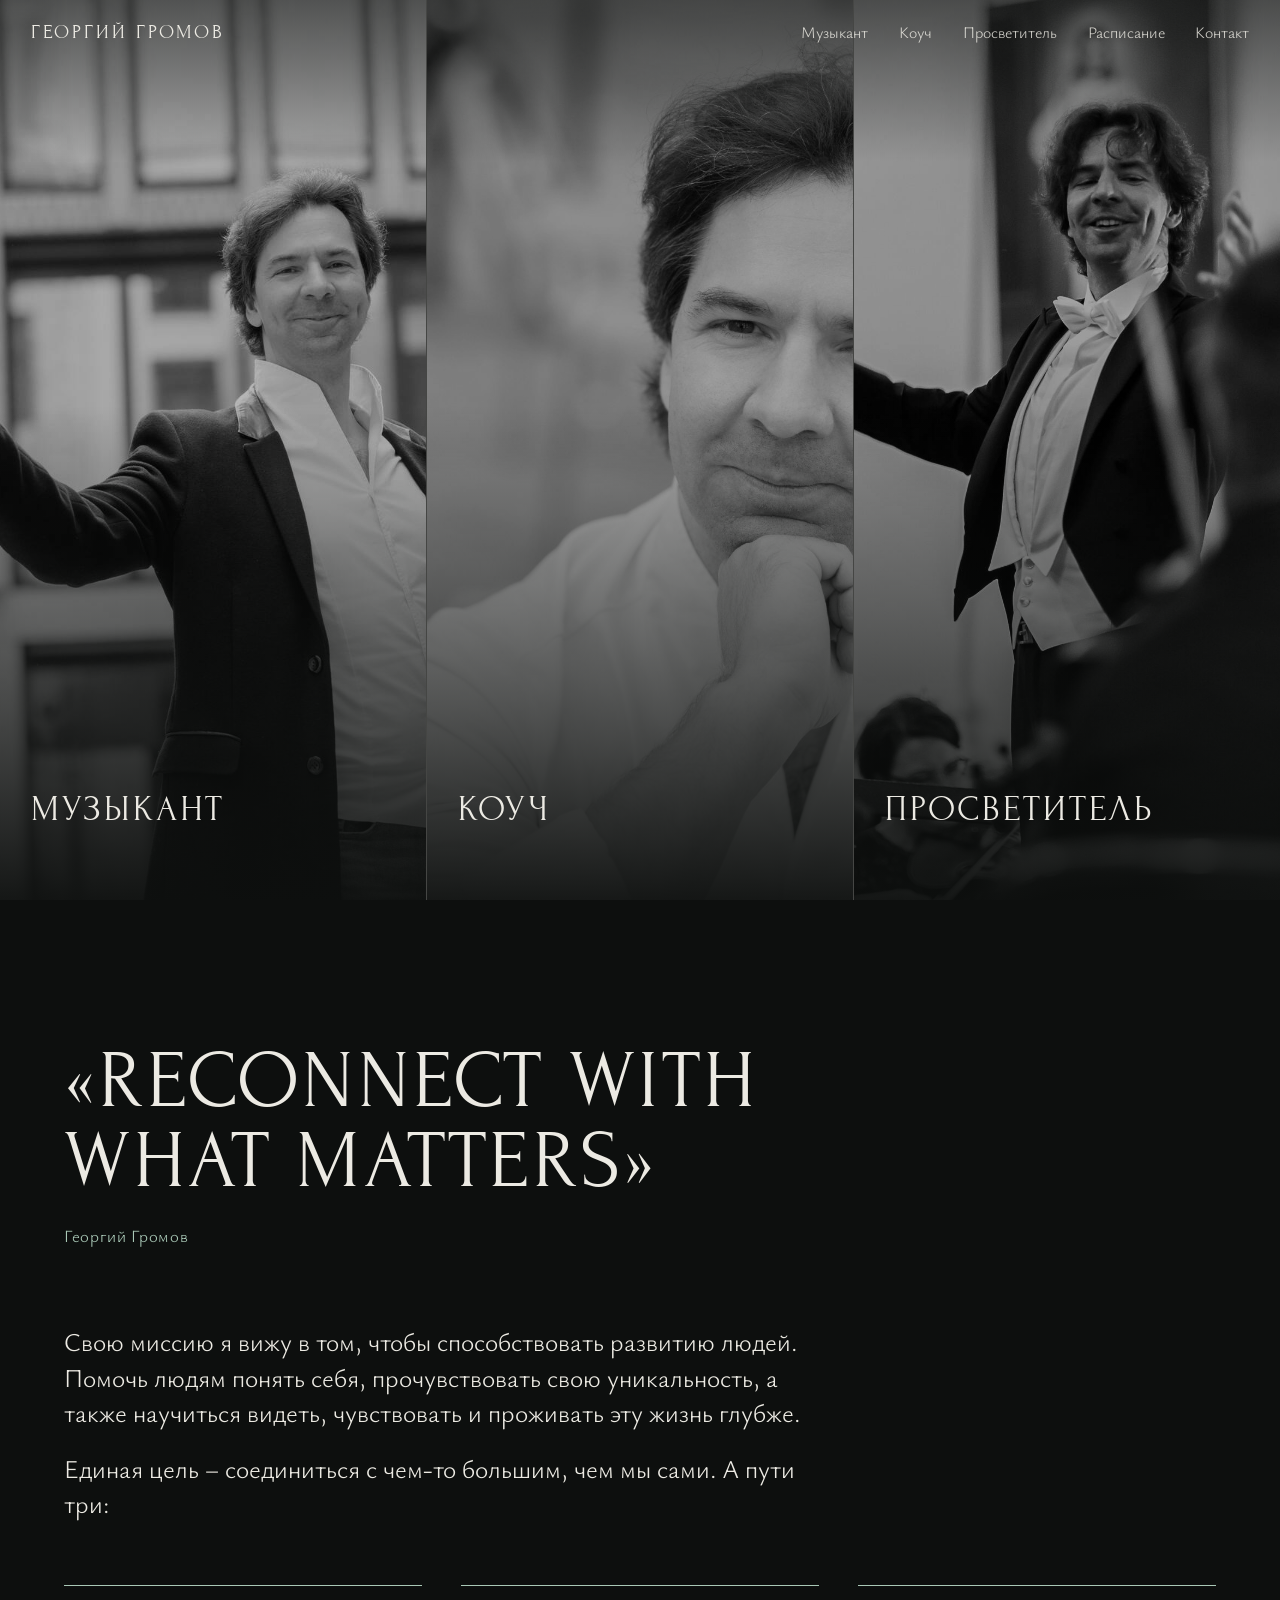
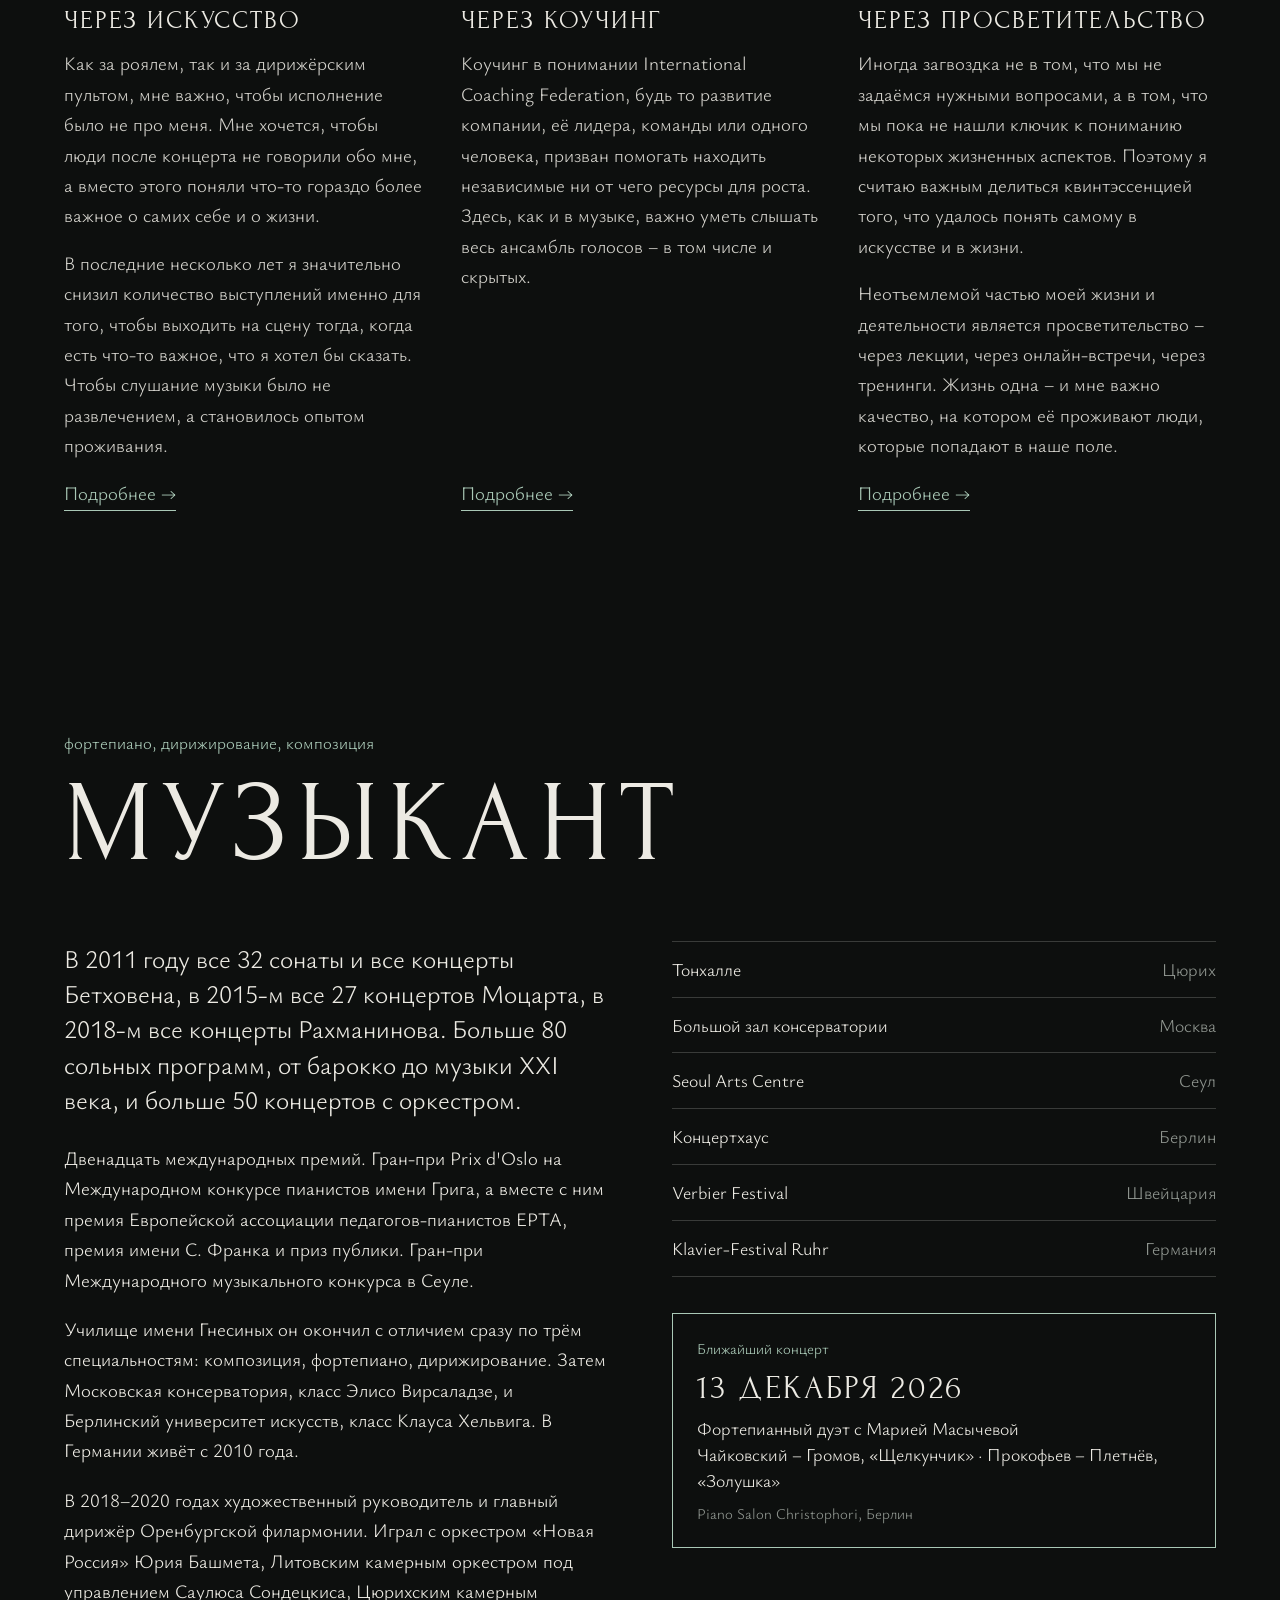
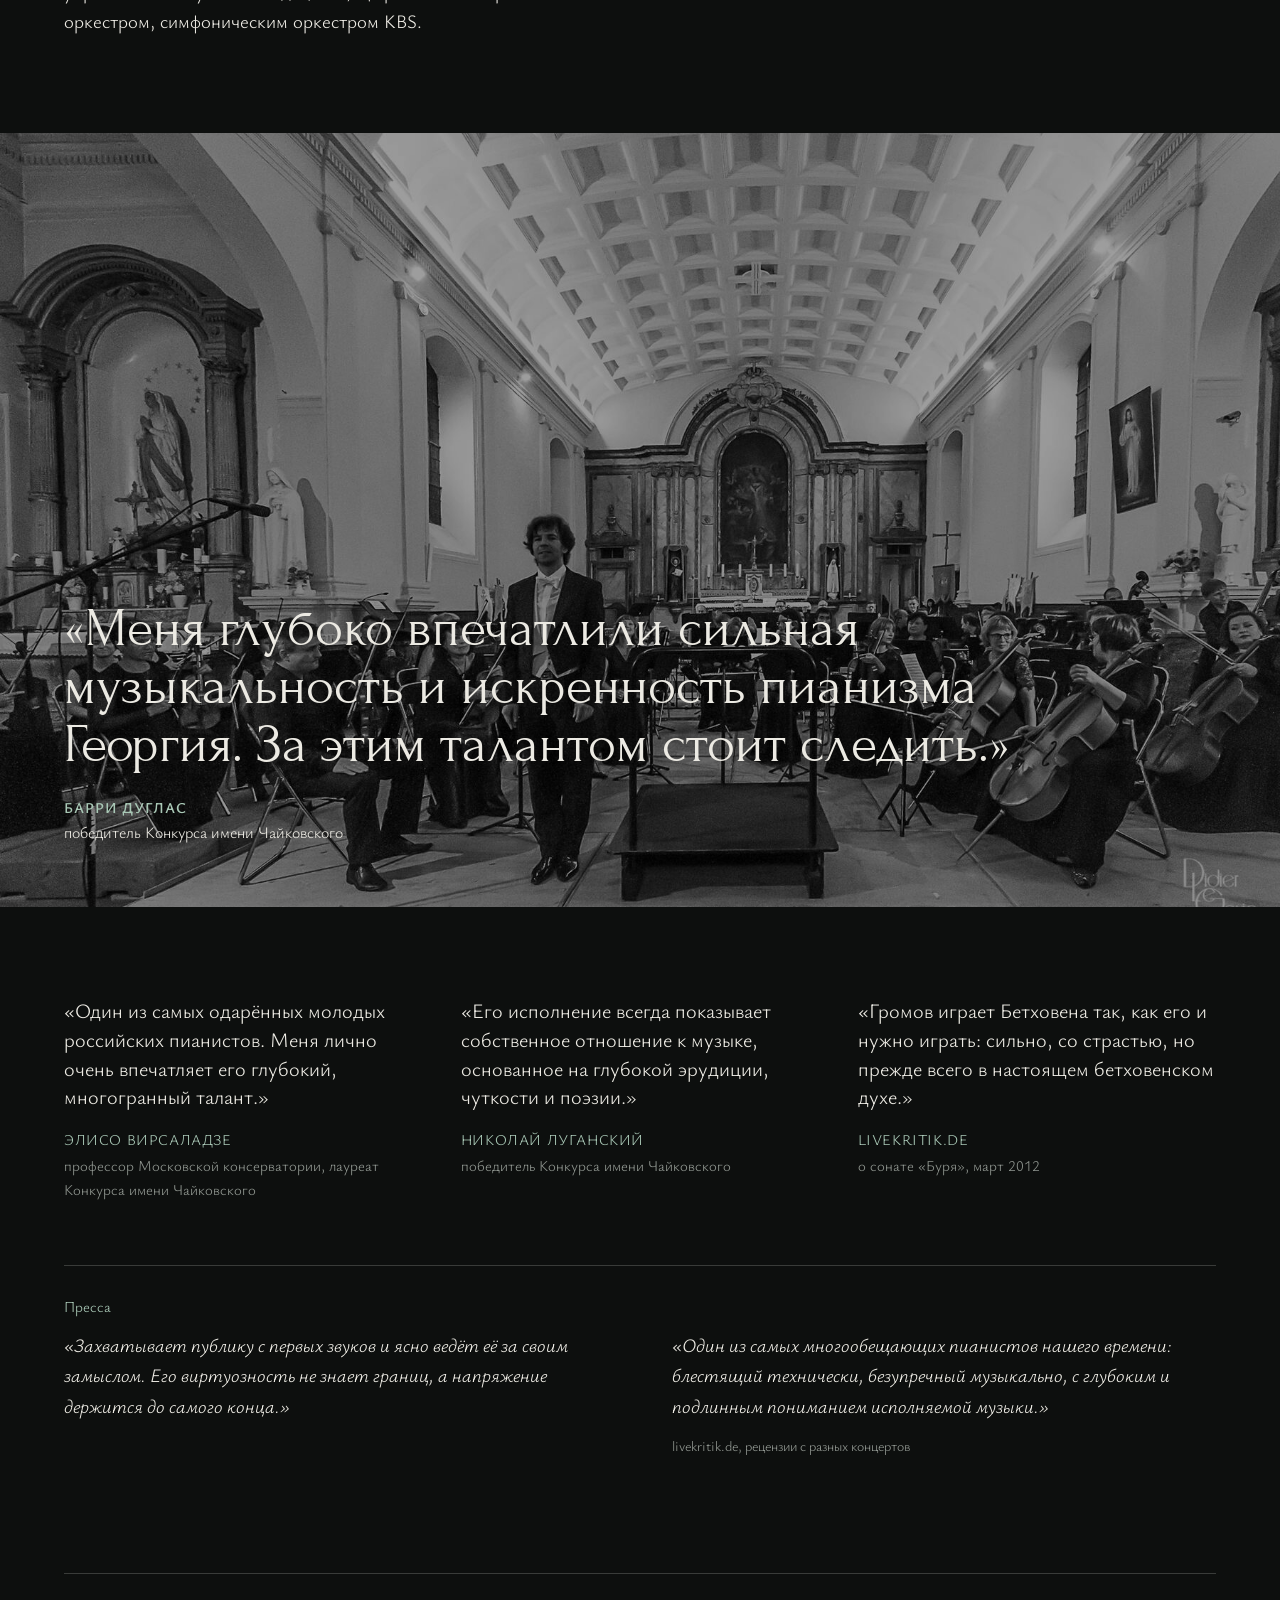
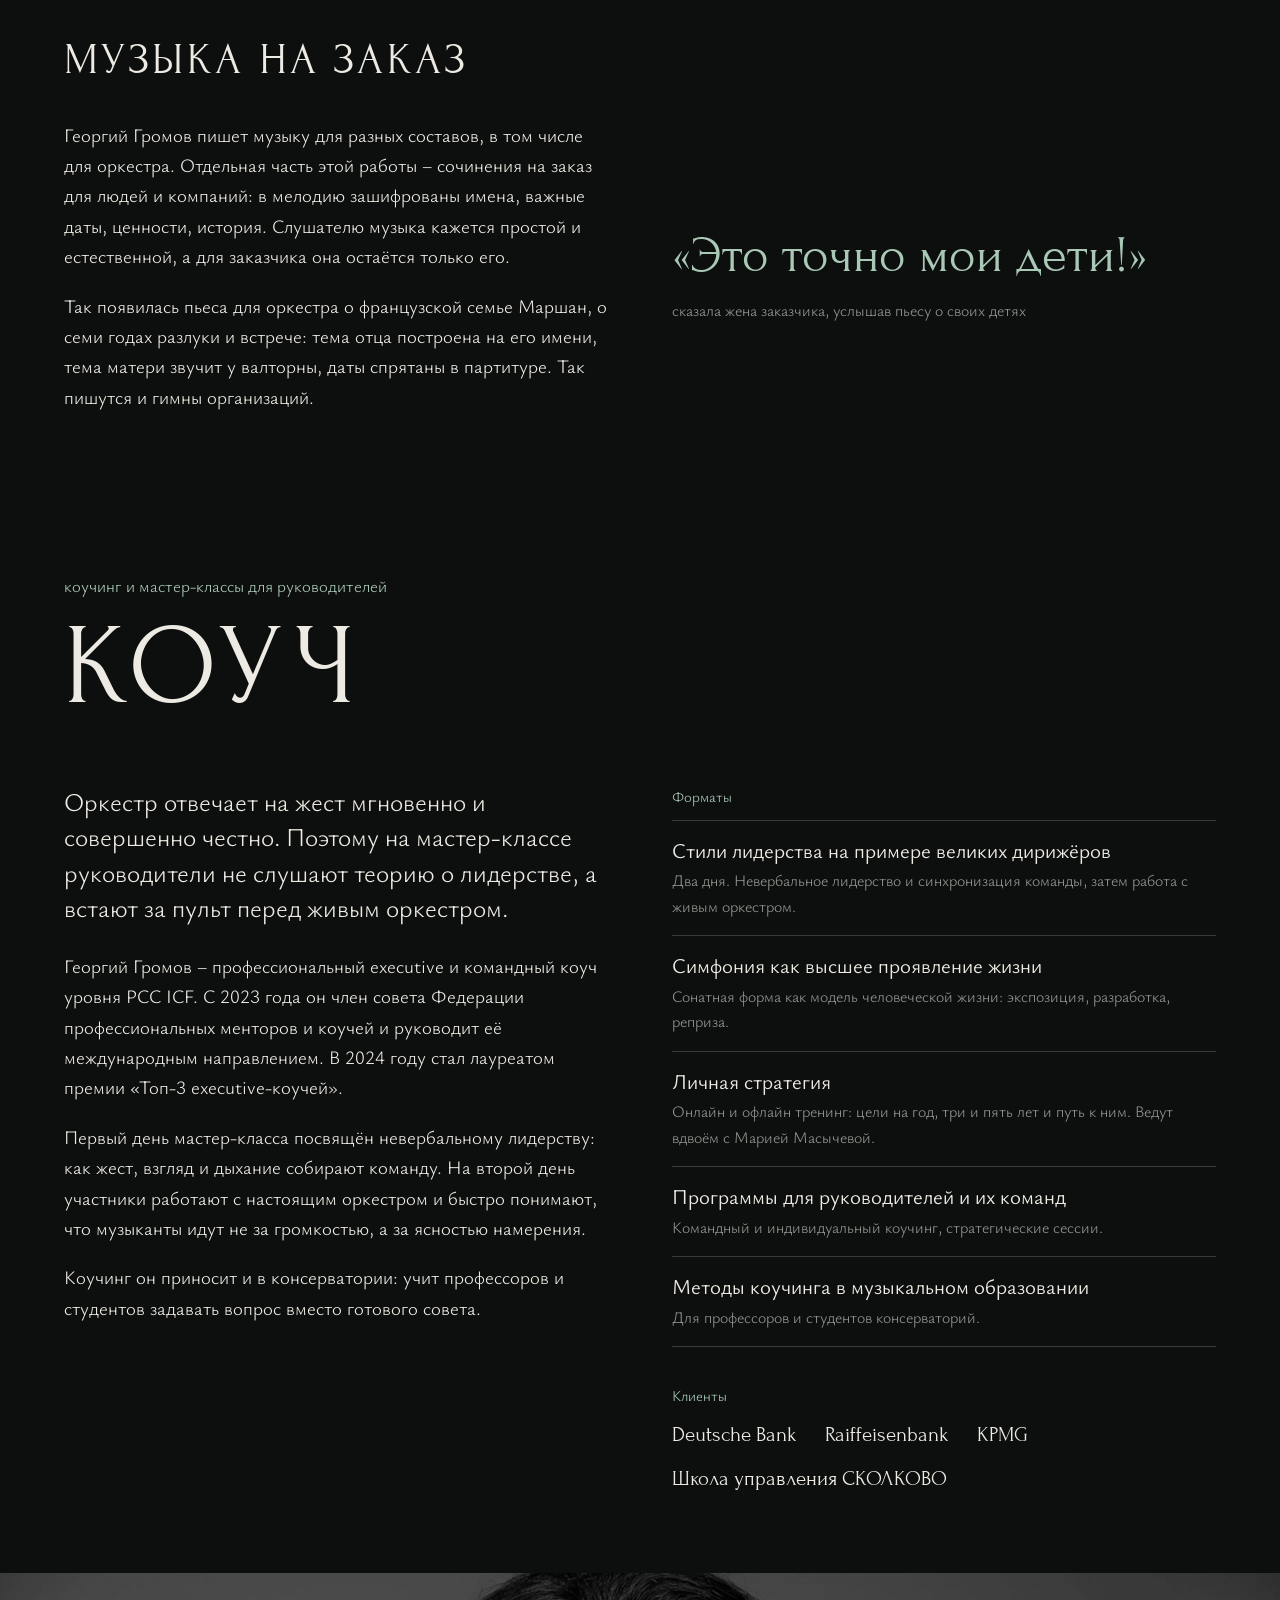
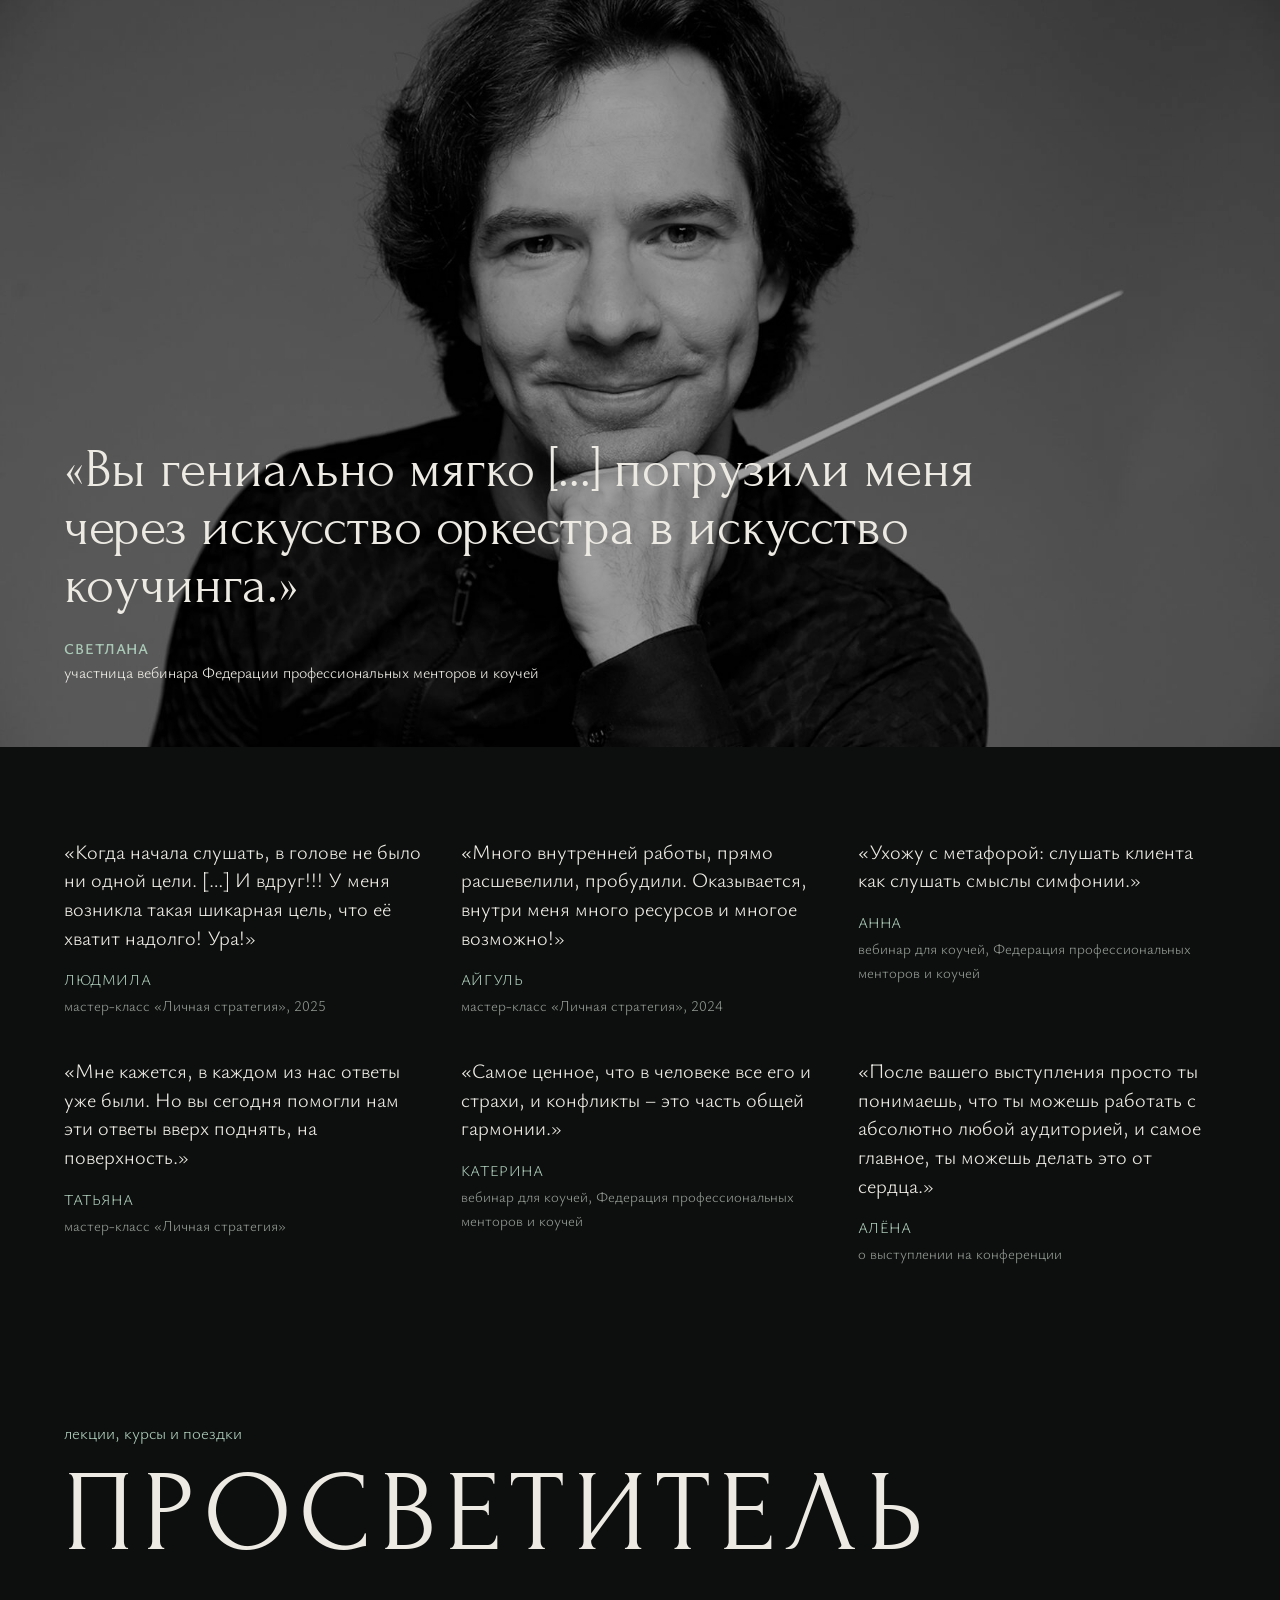
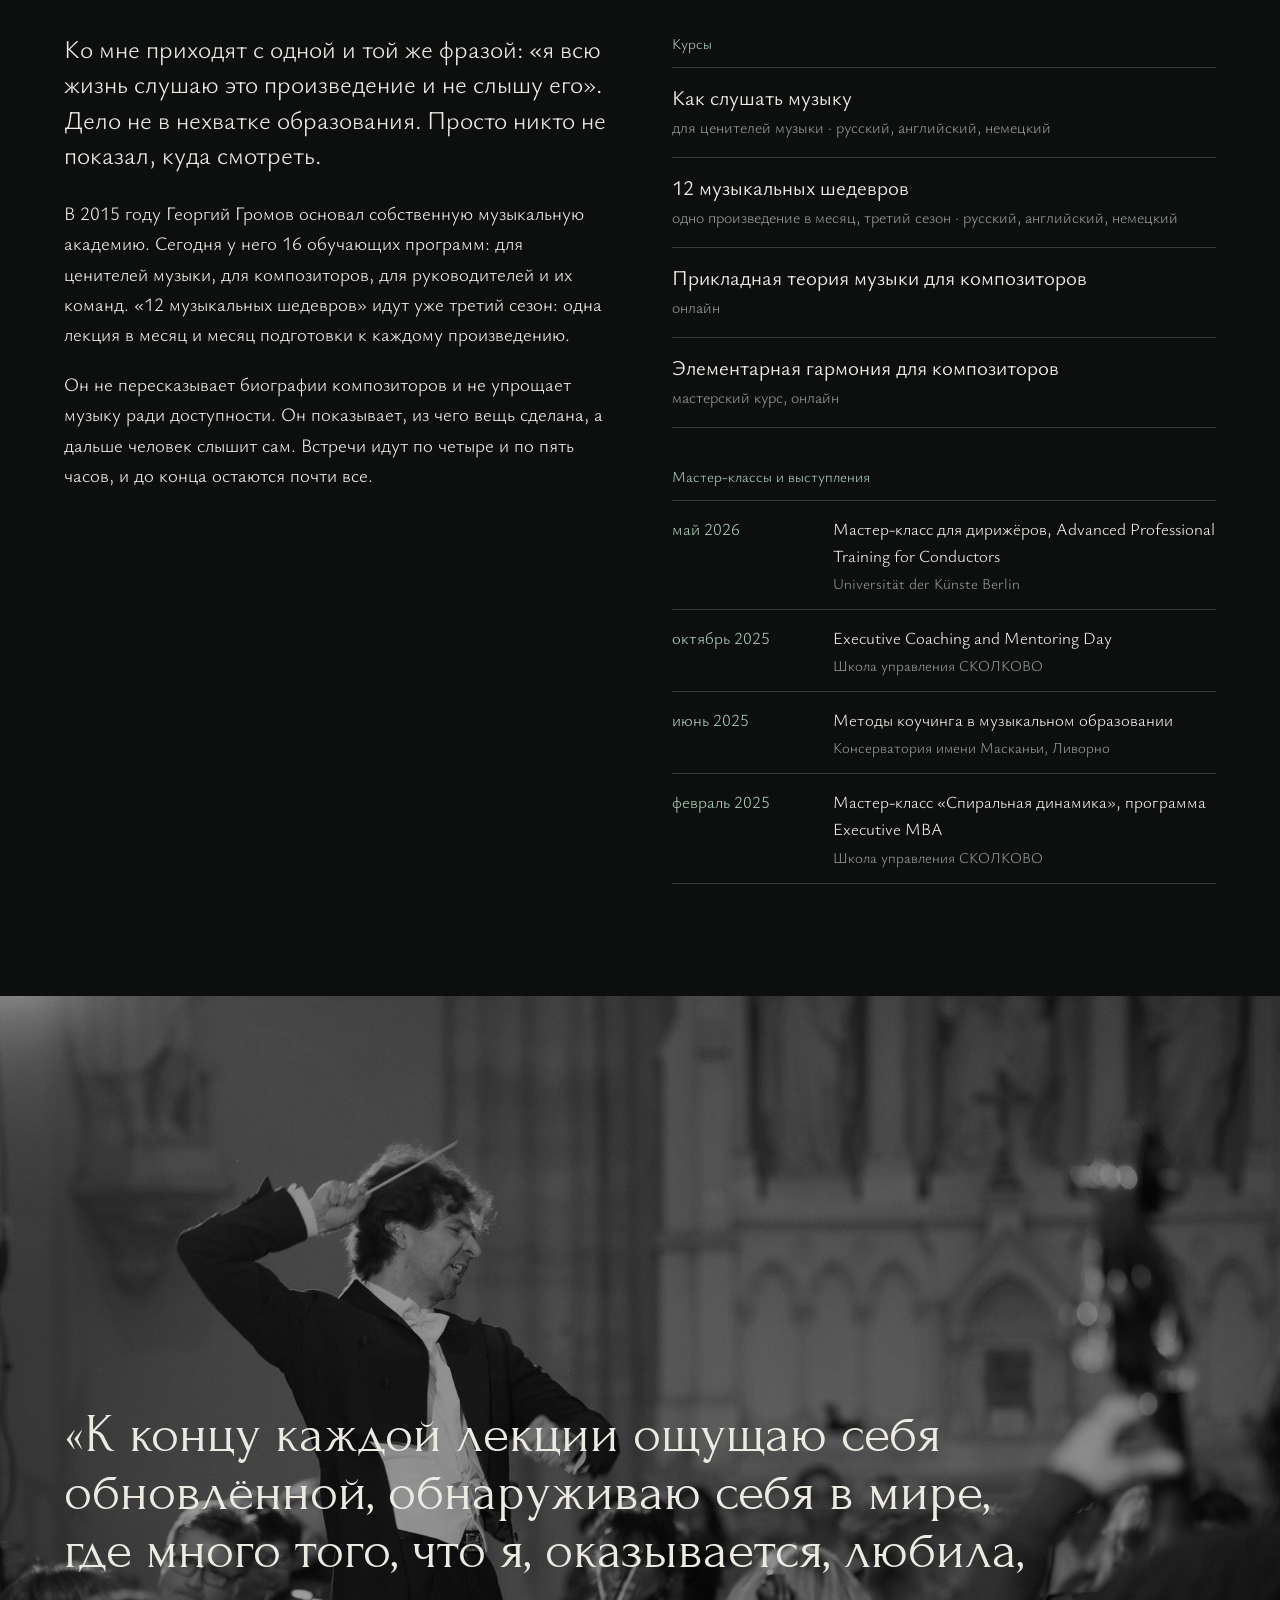
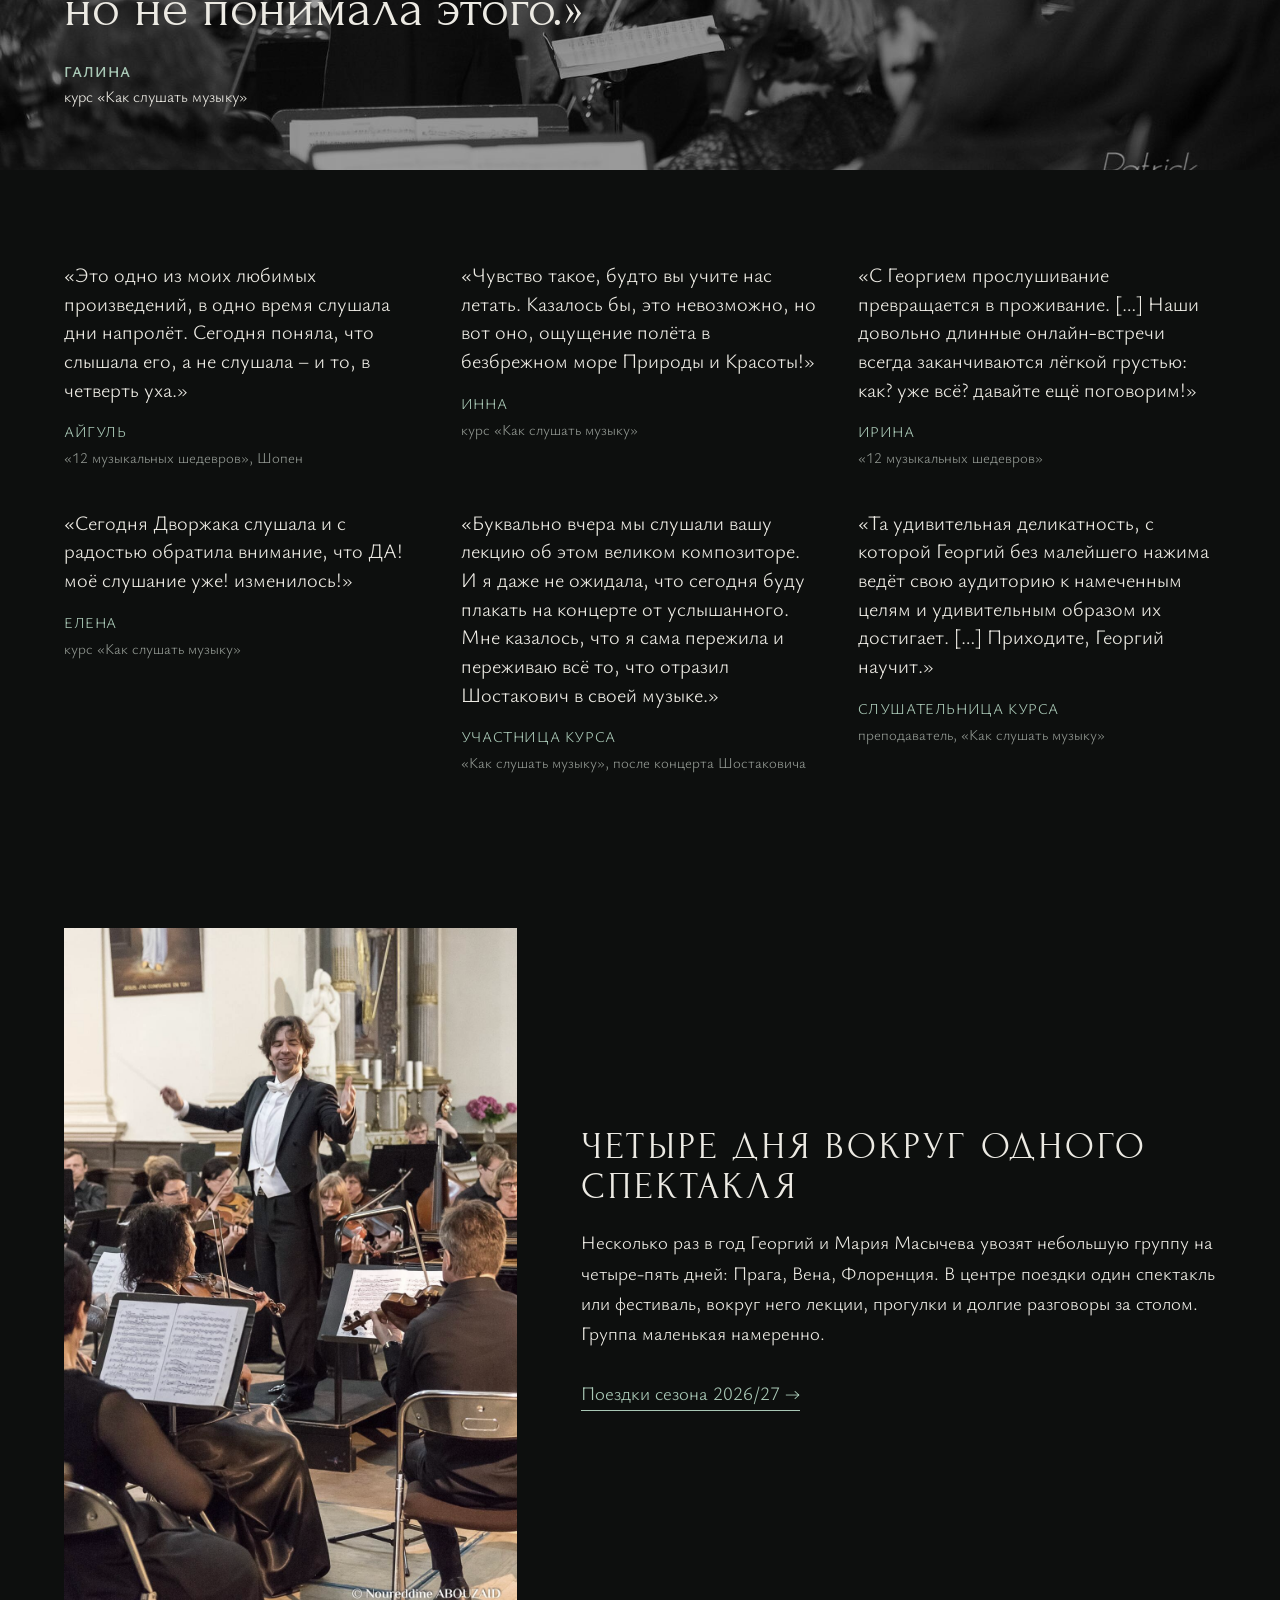
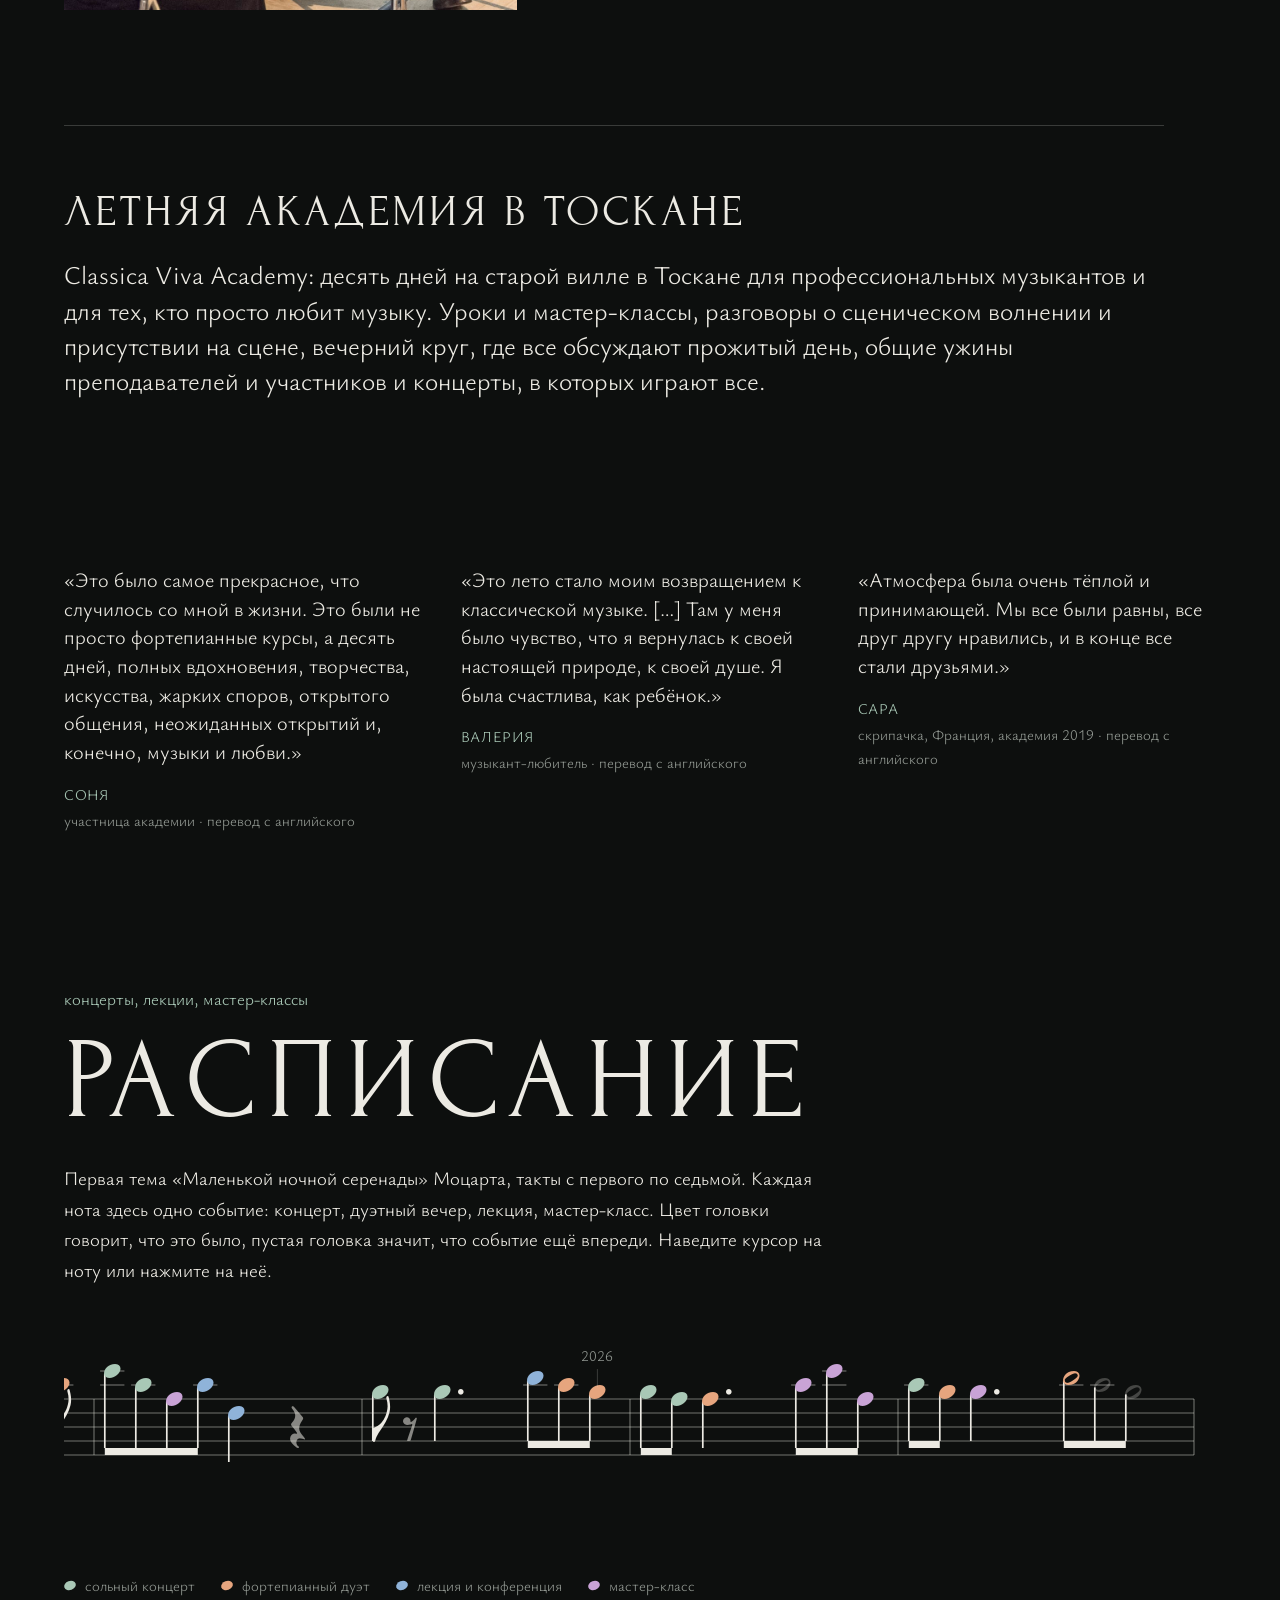
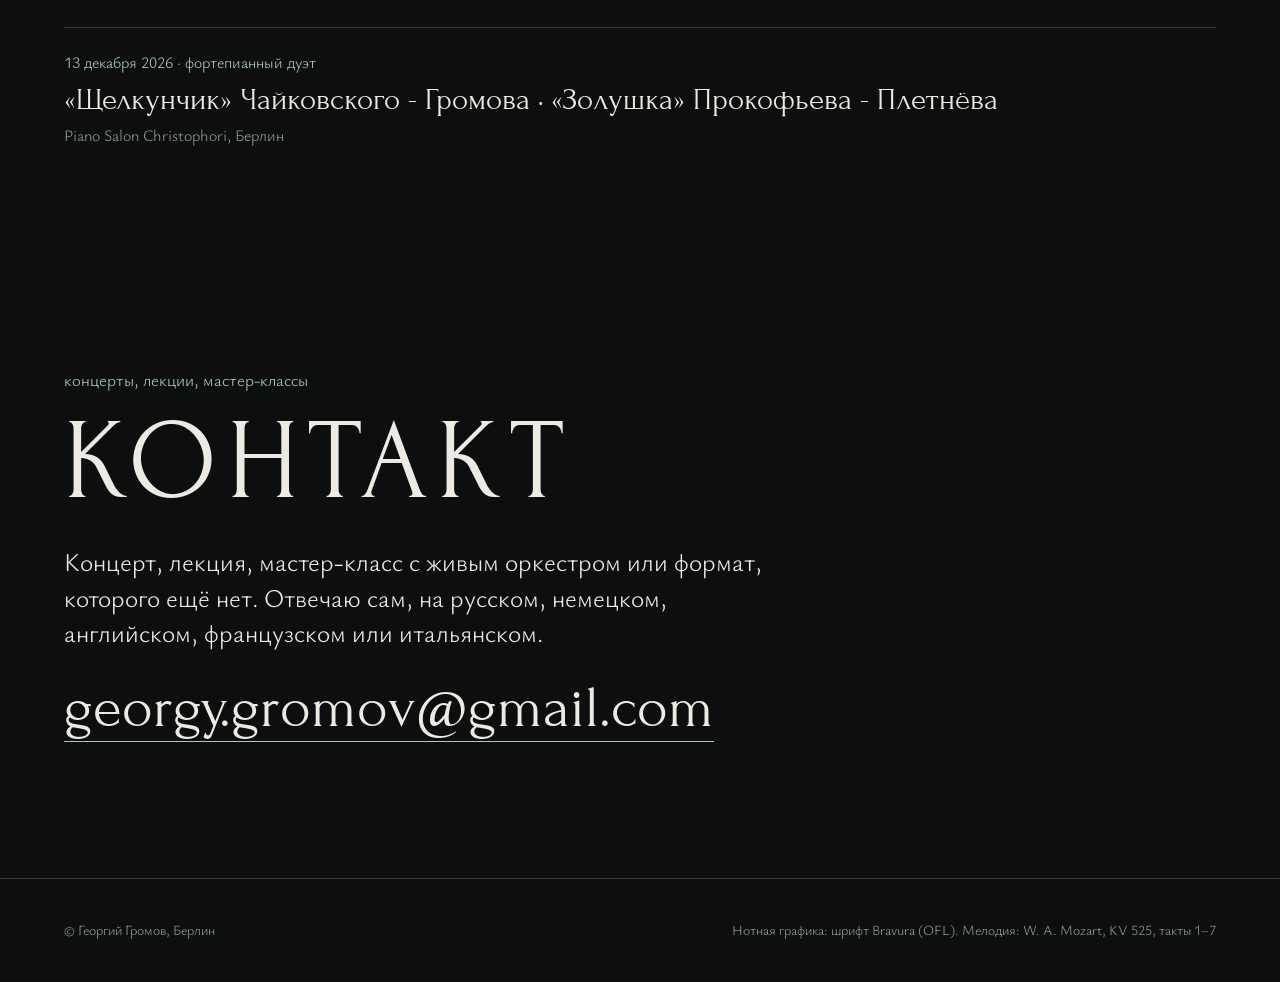
==== commit 1b2263f6: "Триптих: заголовки створок на одной линии, подпись раскрывается при наведении Co-Authored-By: Claude" ====
--- a/design/c-triptih/index.html
+++ b/design/c-triptih/index.html
@@ -36,8 +36,8 @@
 .leaf:hover img,.leaf:focus-visible img{filter:grayscale(0) saturate(1.08) brightness(.97);transform:scale(1.03)}
 .cap{position:absolute;z-index:2;left:clamp(16px,2.4vw,36px);right:clamp(16px,2.4vw,36px);bottom:clamp(36px,8vh,80px)}
 .cap .r{font-size:clamp(26px,2.8vw,44px);line-height:1}
-.cap .s{margin-top:12px;font-size:16px;line-height:1.5;color:var(--sage);max-width:28em;opacity:0;transform:translateY(8px);transition:.5s}
-.leaf:hover .s,.leaf:focus-visible .s{opacity:1;transform:none}
+.cap .s{font-size:16px;line-height:1.5;color:var(--sage);max-width:28em;opacity:0;max-height:0;overflow:hidden;margin-top:0;transition:opacity .5s,max-height .6s,margin-top .6s}
+.leaf:hover .s,.leaf:focus-visible .s{opacity:1;max-height:12em;margin-top:12px}
 .wait{position:absolute;z-index:2;top:64px;left:14px;background:#fff3b0;color:#3a3200;font:12px/1.3 system-ui;padding:4px 8px}
 .top{position:absolute;z-index:4;top:0;right:0;left:0;display:flex;justify-content:space-between;align-items:baseline;gap:20px;padding:20px clamp(16px,2.4vw,36px)}
 .top nav{display:flex;flex-wrap:wrap;justify-content:flex-end;gap:clamp(16px,2.4vw,34px)}
@@ -152,7 +152,7 @@
   .leaf{height:46svh;flex:none}
   .leaf+.leaf{border-left:0;border-top:1px solid rgba(236,234,227,.25)}
   .tri:hover .leaf,.tri .leaf:hover{flex-grow:0}
-  .cap{bottom:20px}.cap .s{opacity:1;transform:none}
+  .cap{bottom:20px}.cap .s{opacity:1;max-height:none;margin-top:10px}
   .wait{top:14px}
   .top{position:absolute}
   .top nav{display:none}
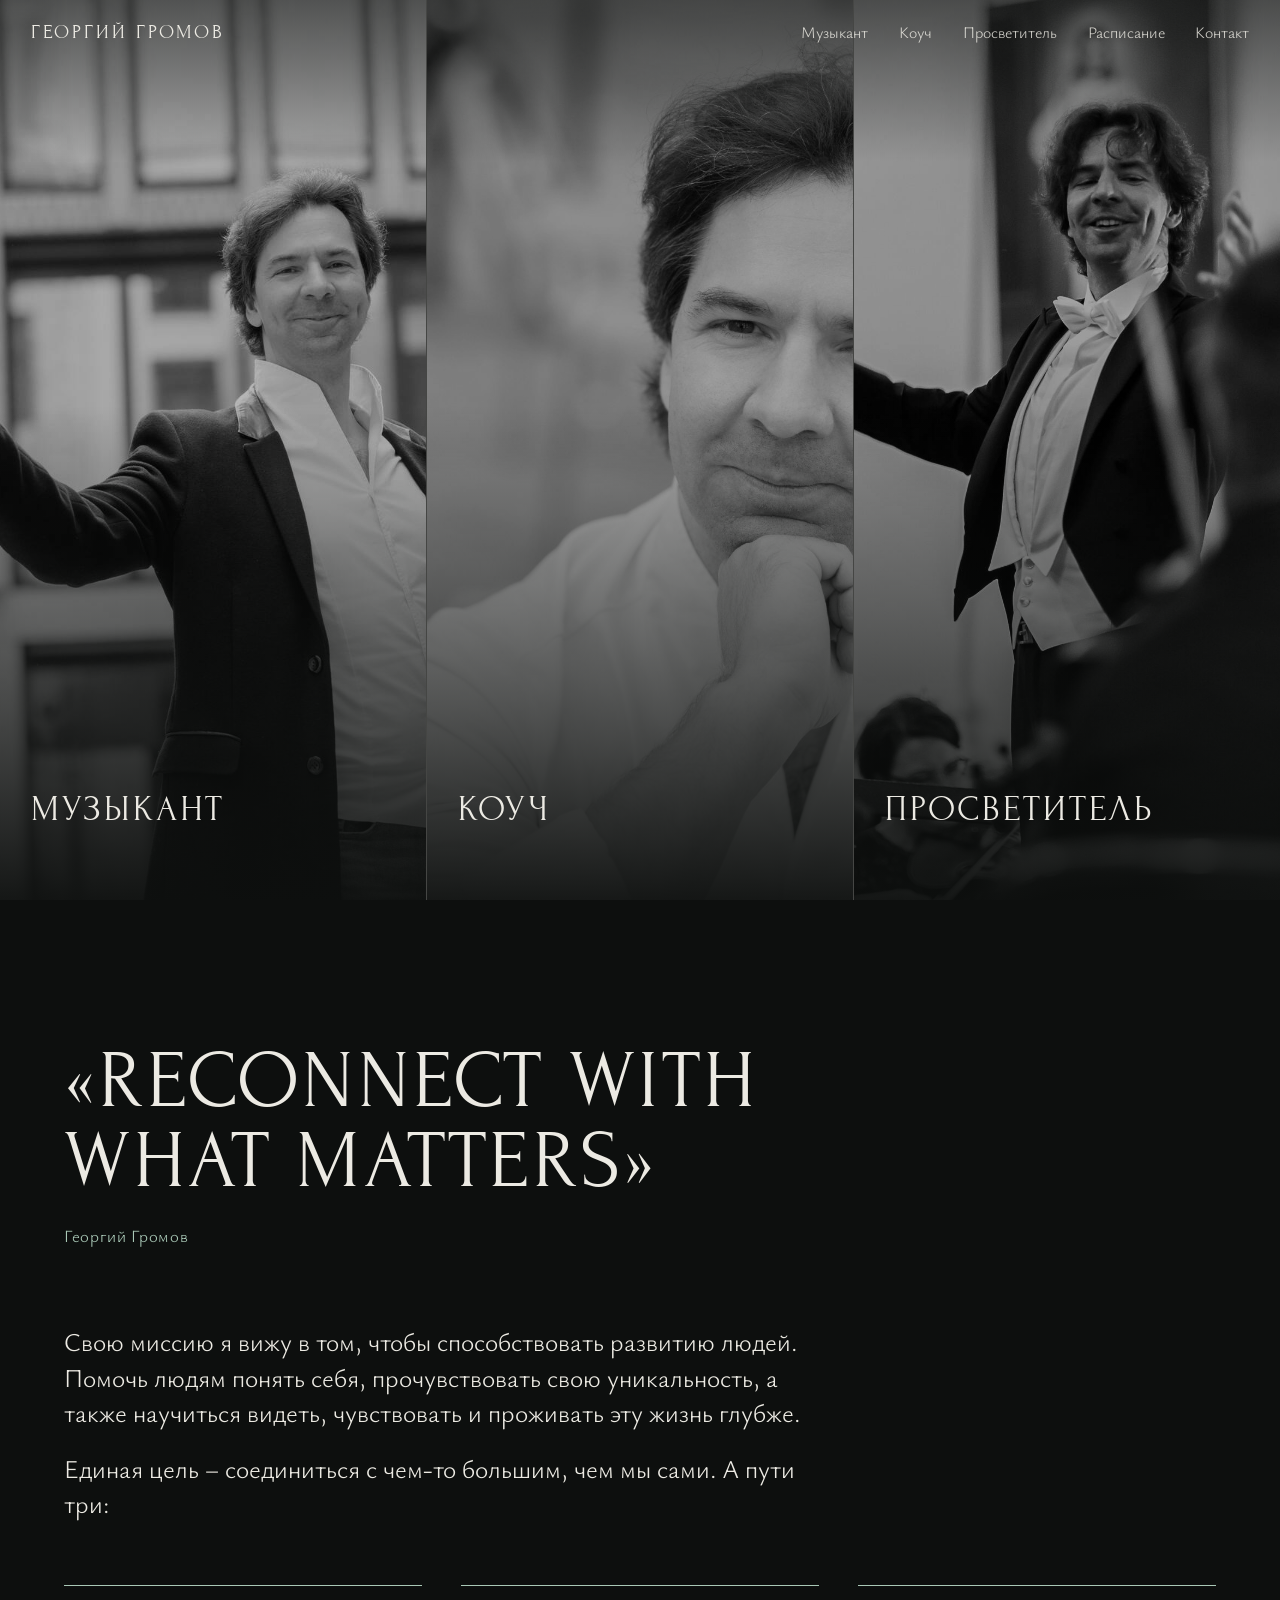
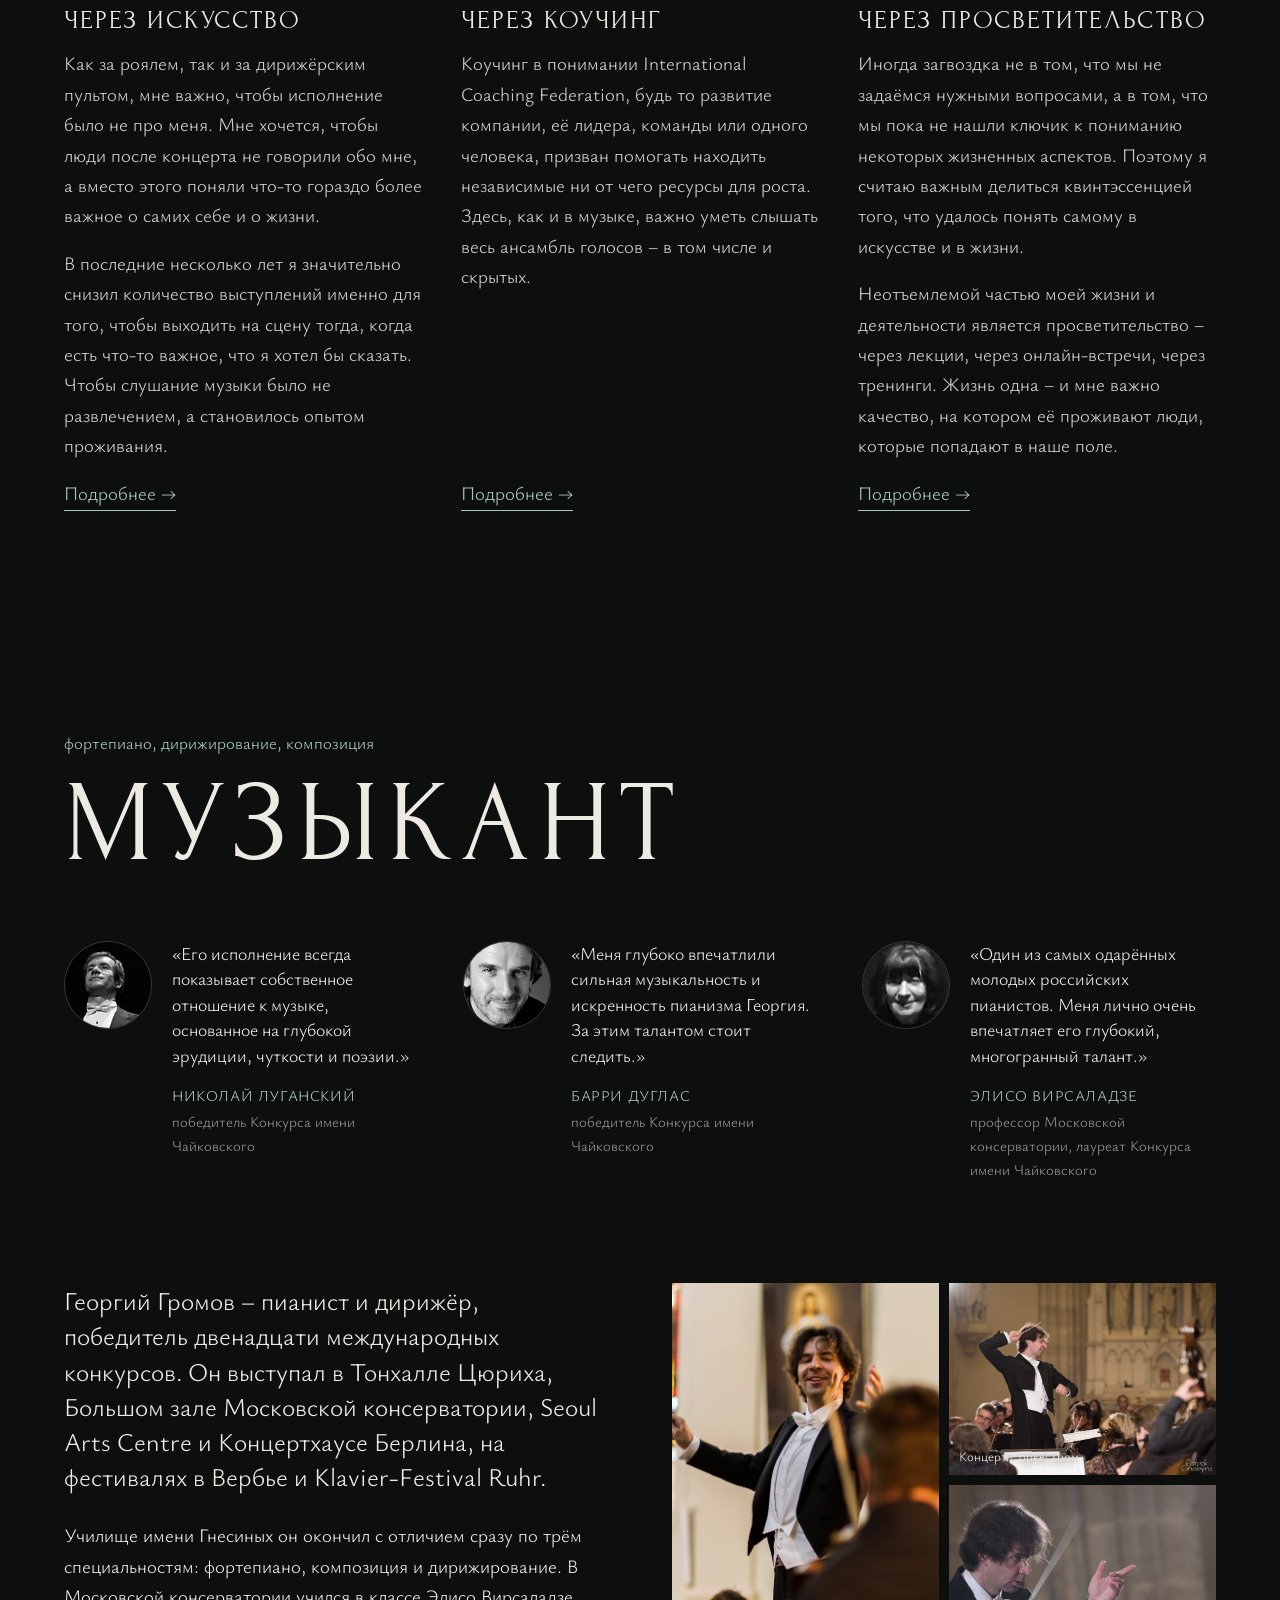
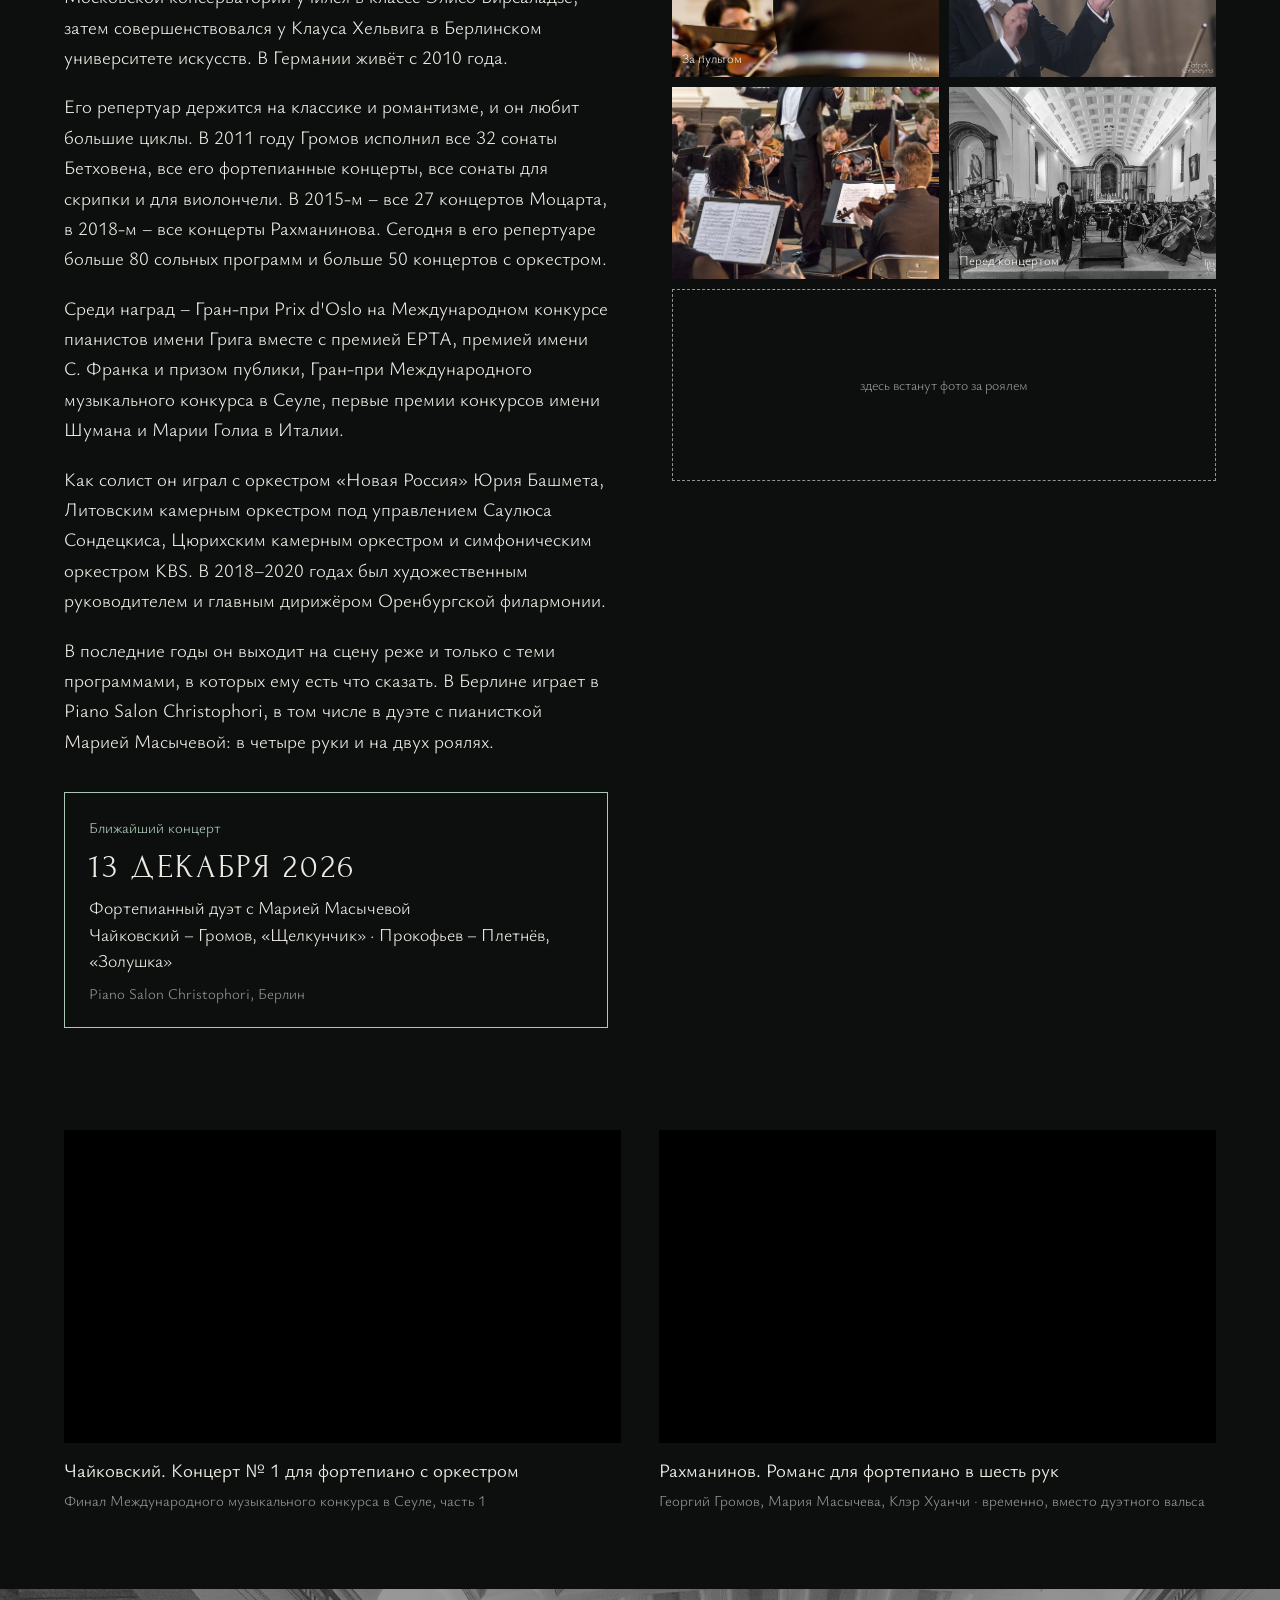
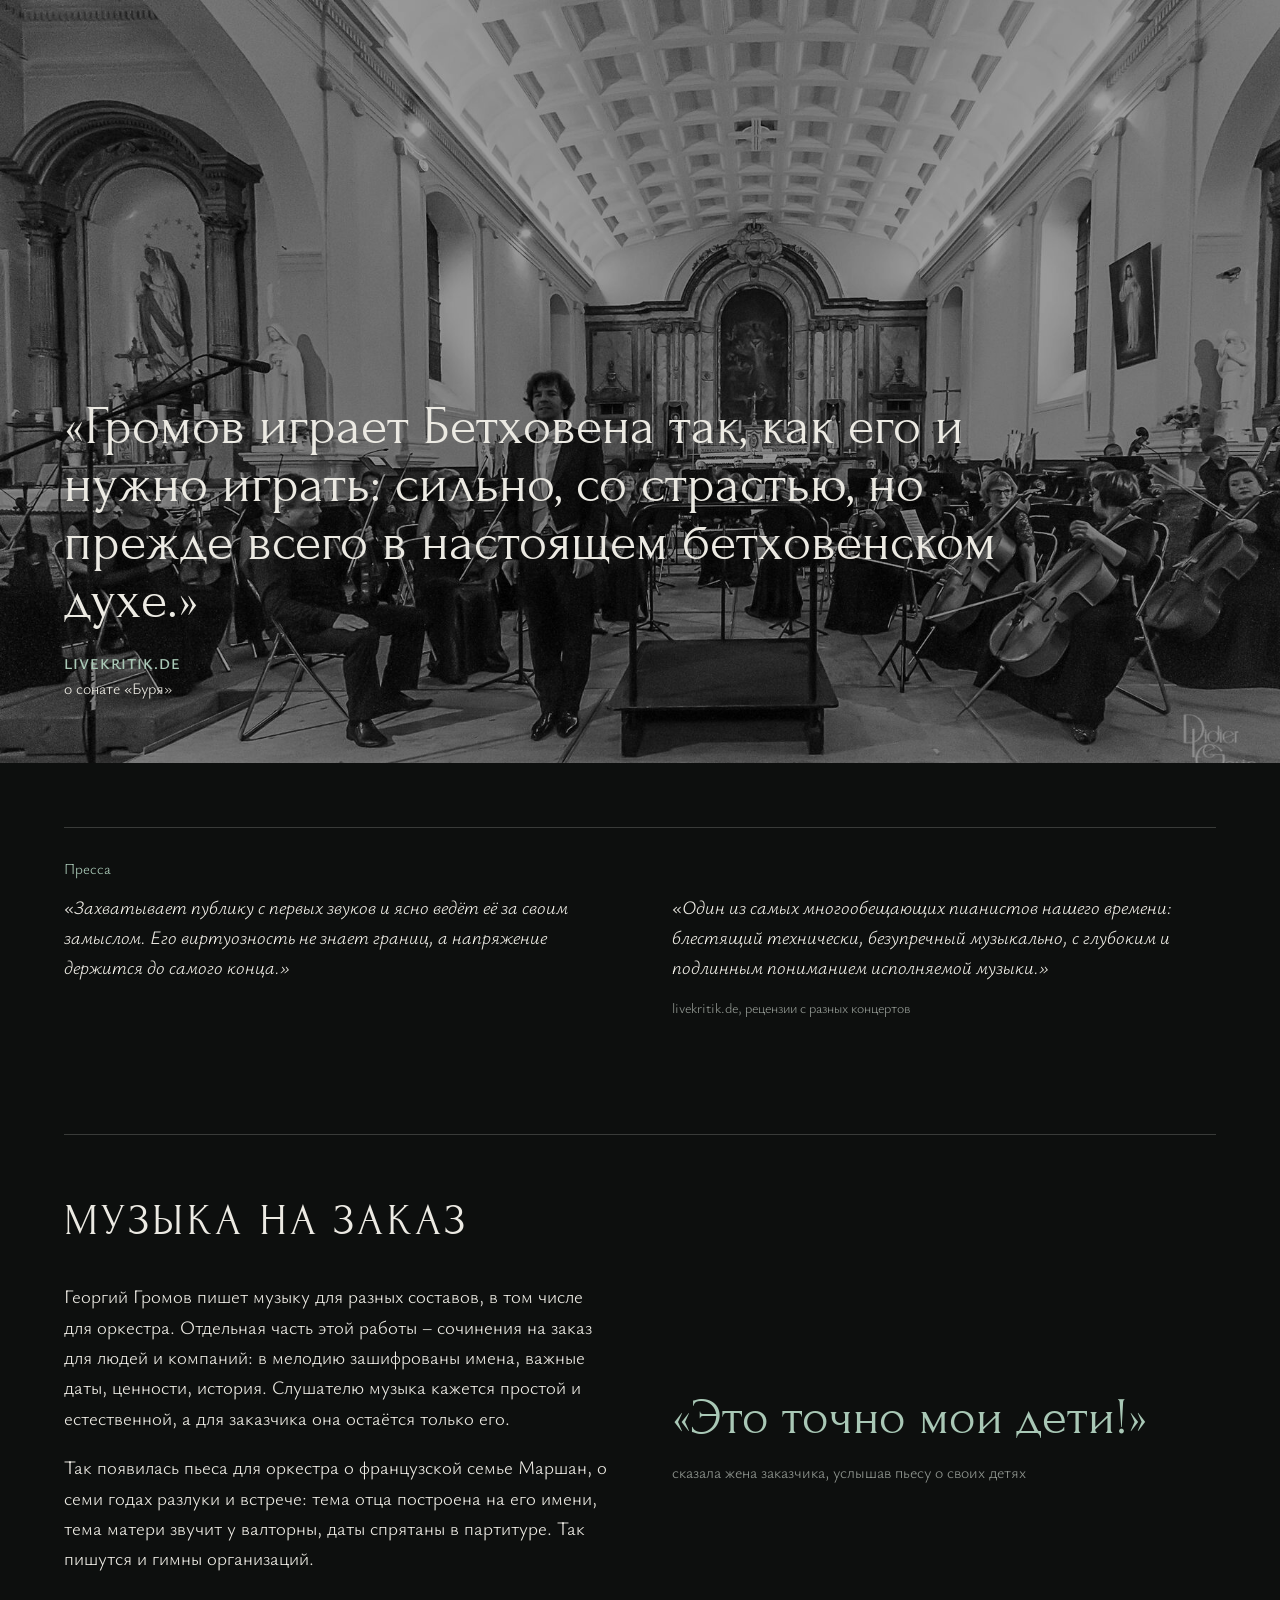
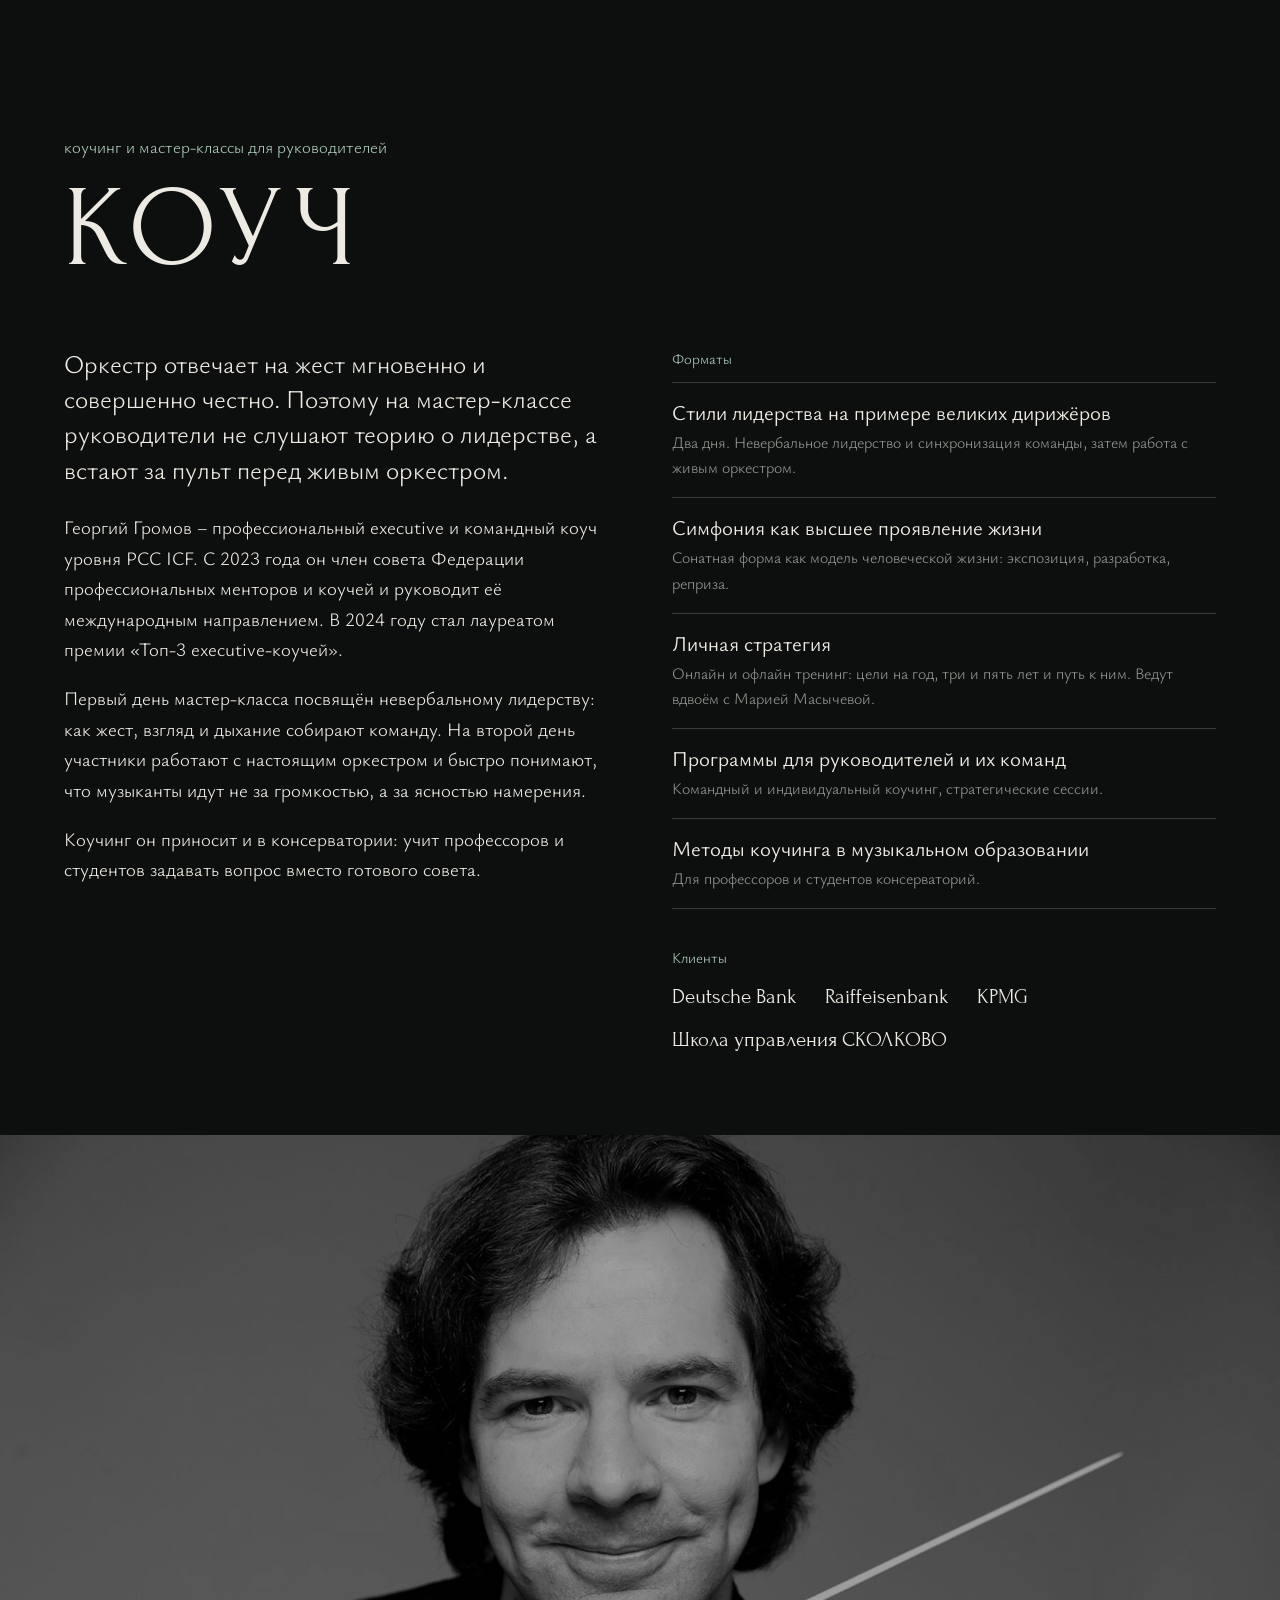
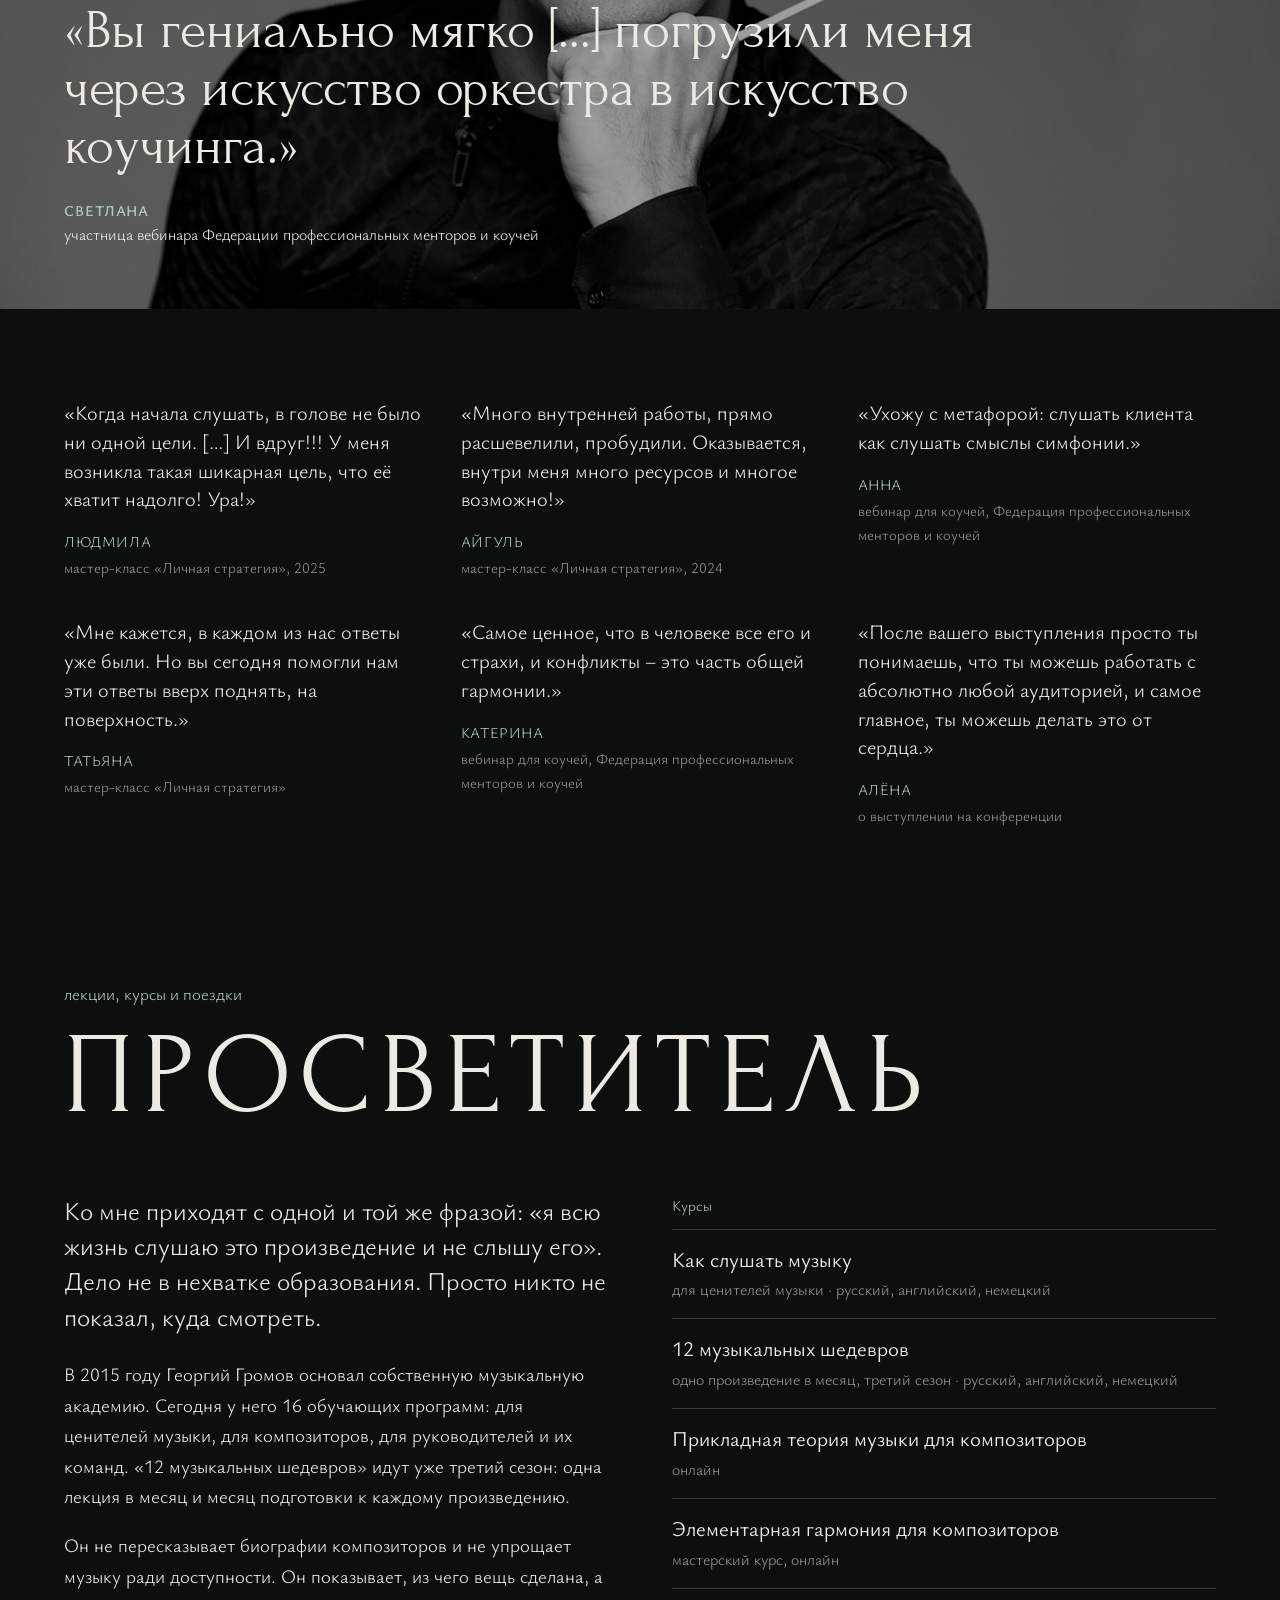
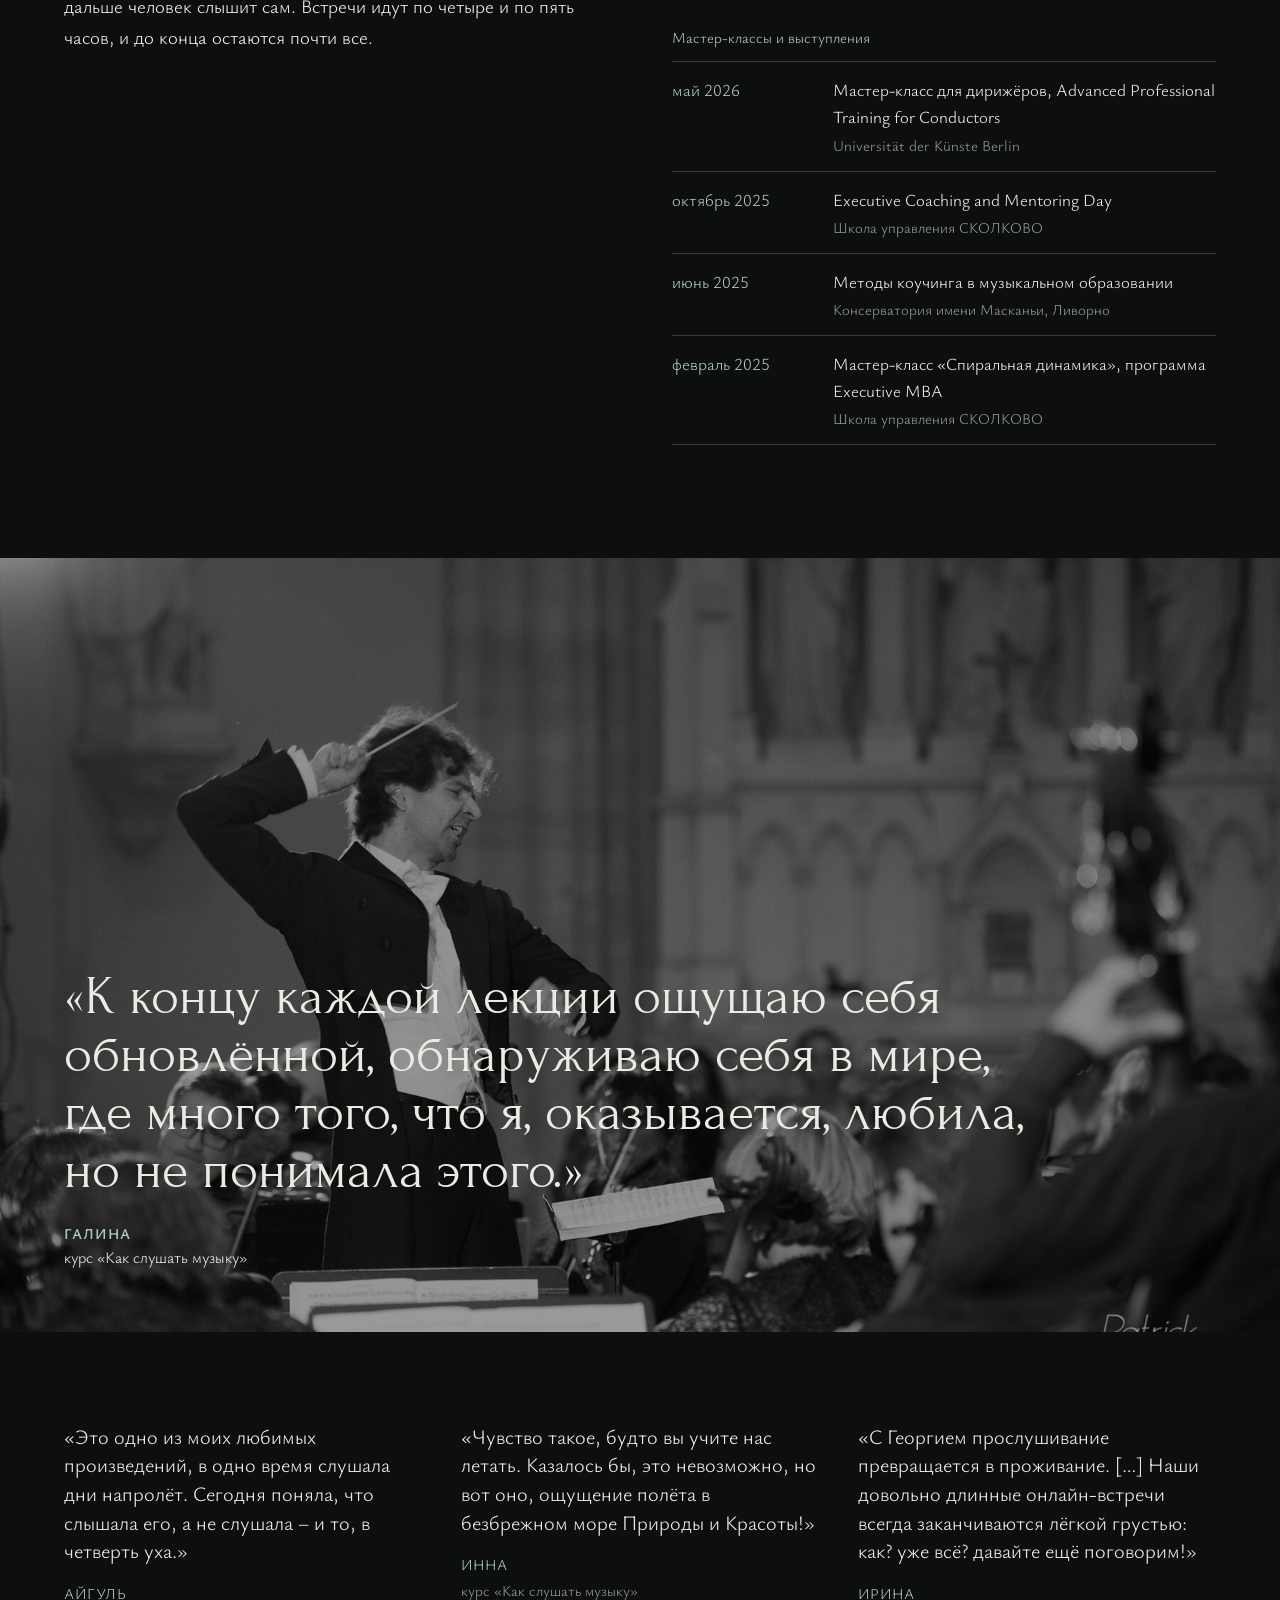
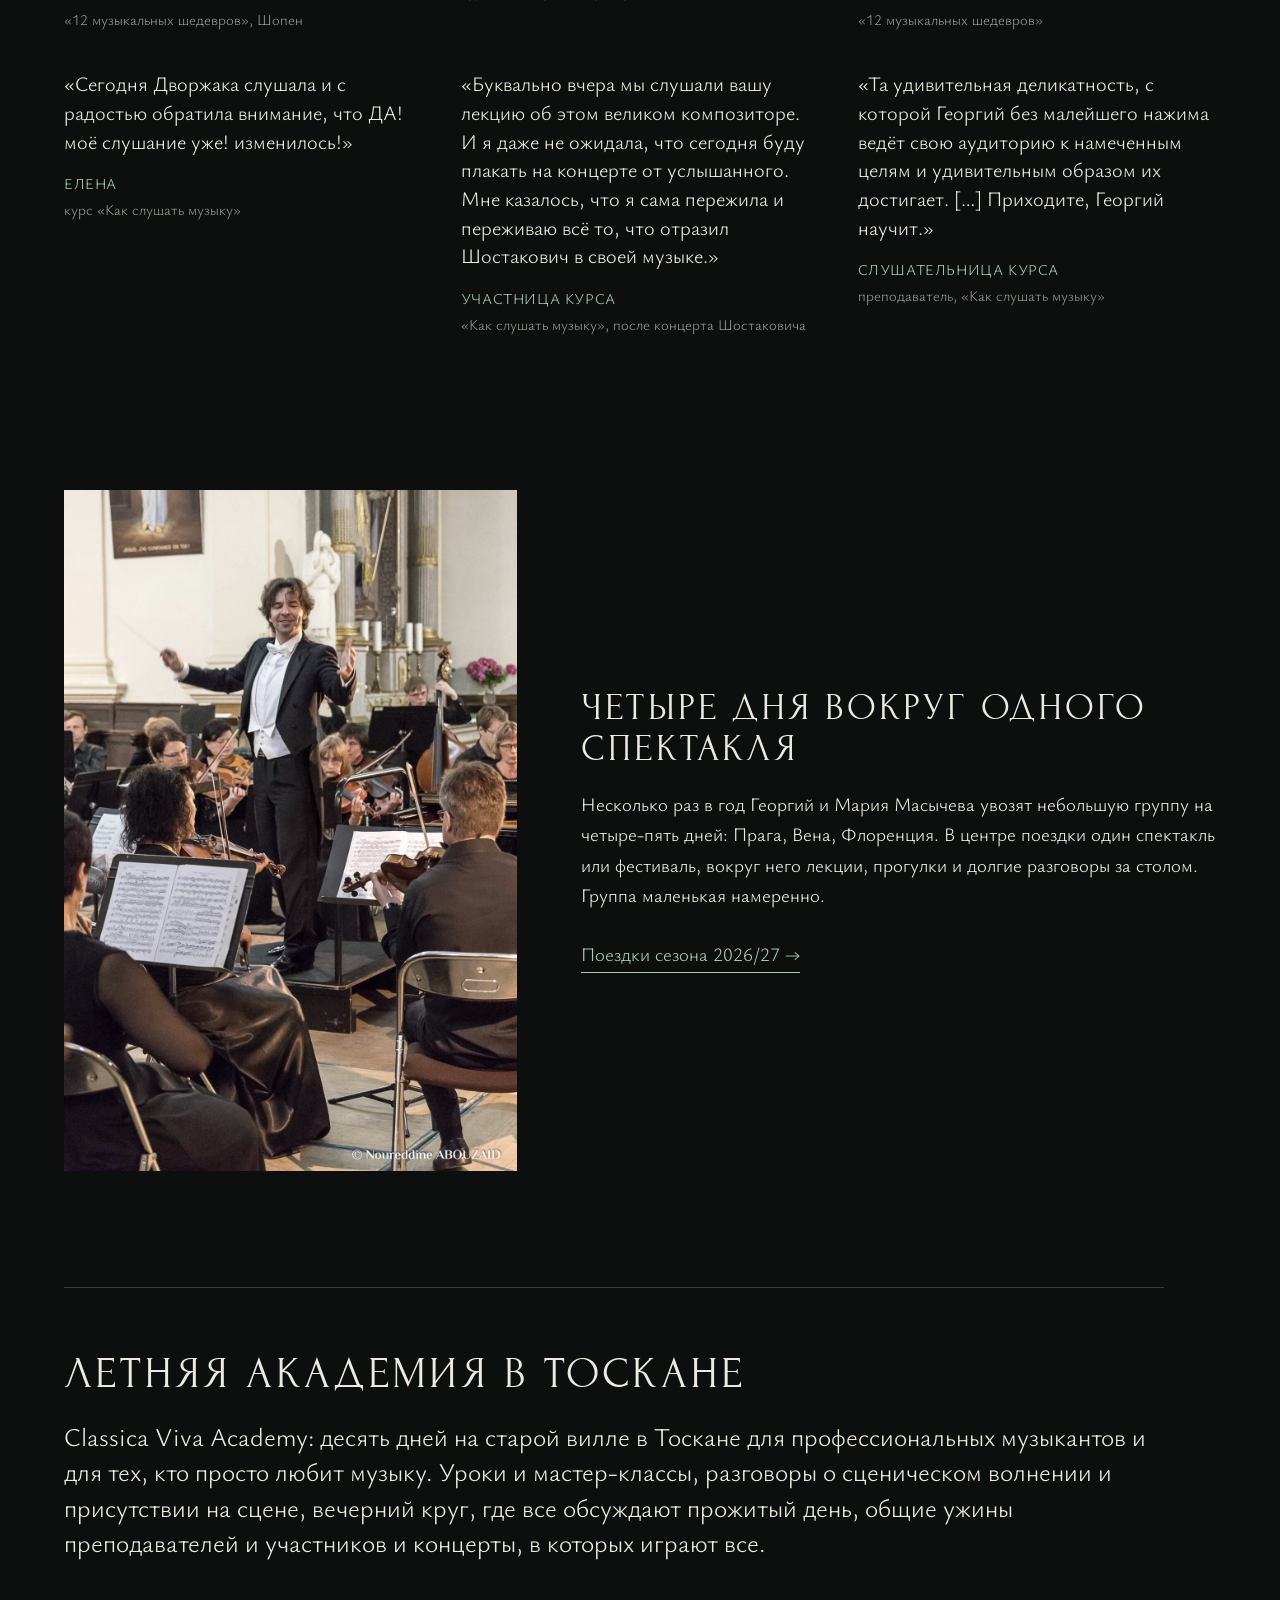
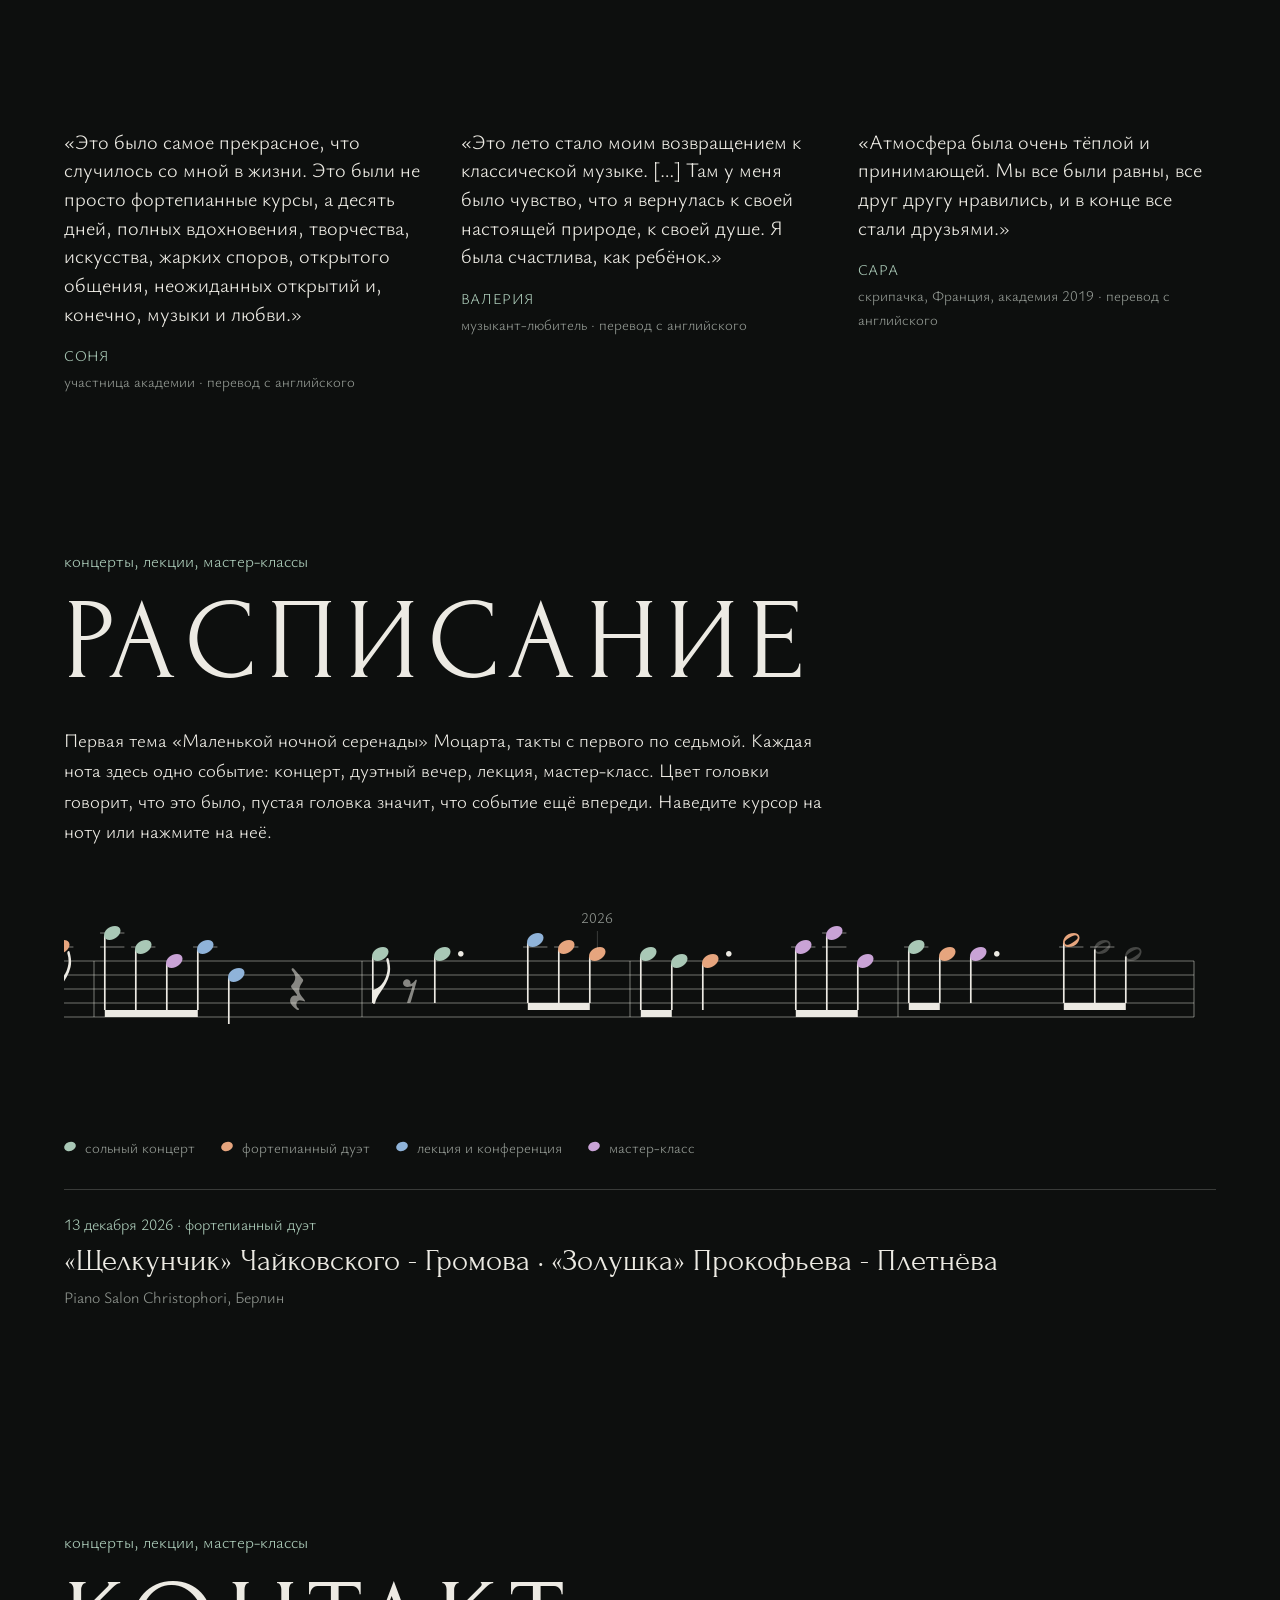
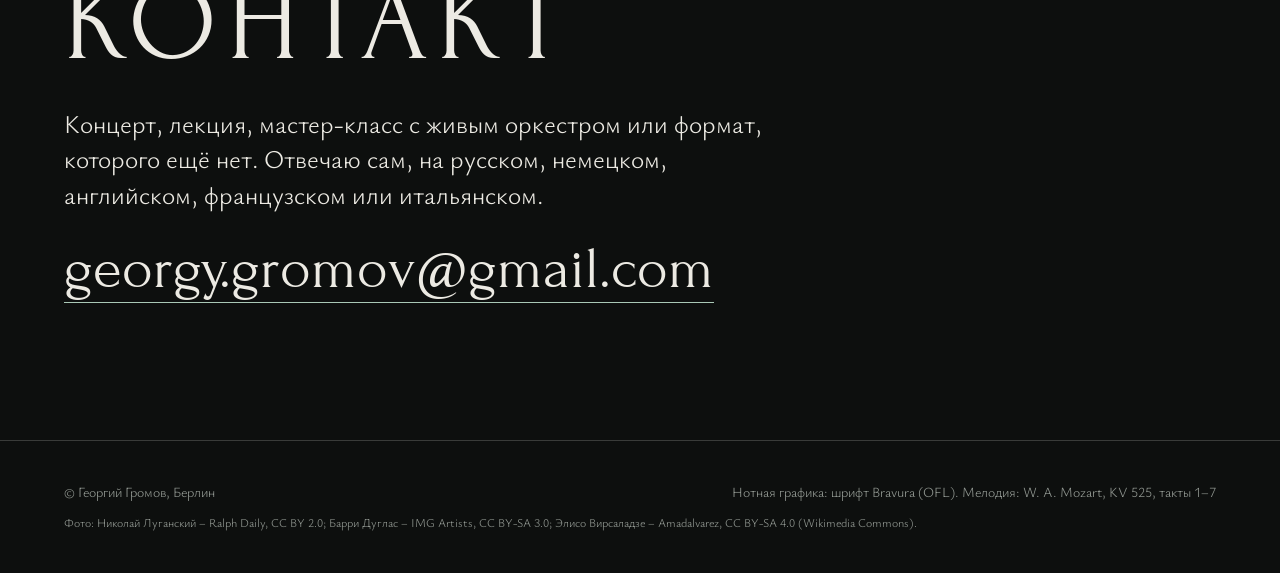
==== commit baa75810: "Музыкант: отзывы Луганского, Дугласа, Вирсаладзе с фото, новая биография, галерея, два видео Co-Auth" ====
--- a/design/c-triptih/index.html
+++ b/design/c-triptih/index.html
@@ -75,7 +75,33 @@
 .akadem li{display:grid;grid-template-columns:8.5em 1fr;gap:16px;padding:14px 0;border-bottom:1px solid var(--line);font-size:17px}
 .akadem .when{color:var(--sage)}
 .akadem i{display:block;font-style:normal;color:var(--dim);font-size:15px;margin-top:2px}
-.next{border:1px solid var(--sage);padding:22px 24px}
+.next{border:1px solid var(--sage);padding:22px 24px;margin-top:36px}
+/* отзывы музыкантов под заголовком */
+.refs{display:grid;grid-template-columns:repeat(3,minmax(0,1fr));gap:clamp(24px,3.5vw,56px);margin-top:clamp(36px,5vw,64px)}
+.ref{margin:0;display:grid;grid-template-columns:88px 1fr;gap:20px;align-items:start}
+.ref img{width:88px;height:88px;border-radius:50%;object-fit:cover;filter:grayscale(1);border:1px solid var(--line)}
+.ref blockquote{margin:0;font-size:clamp(18px,1.4vw,21px);line-height:1.42}
+.ref cite{display:block;margin-top:14px;font-style:normal;font-size:15px;color:var(--sage);letter-spacing:.04em;text-transform:uppercase}
+.ref cite span{display:block;text-transform:none;letter-spacing:0;color:var(--dim);margin-top:2px}
+.bio{margin-top:clamp(60px,8vw,110px)}
+/* галерея */
+.gallery{display:grid;grid-template-columns:1fr 1fr;grid-auto-rows:clamp(150px,15vw,230px);gap:10px;align-self:start}
+.g{position:relative;display:block;overflow:hidden;background:var(--night2)}
+.g:first-child{grid-row:span 2}
+.g img{width:100%;height:100%;object-fit:cover;transition:transform .8s,filter .6s;filter:saturate(.85)}
+.g:hover img{transform:scale(1.04);filter:saturate(1)}
+.g span{position:absolute;left:10px;bottom:8px;font-size:13px;color:var(--chalk);text-shadow:0 1px 6px rgba(0,0,0,.8)}
+.g-wait{grid-column:span 2;display:flex;align-items:center;justify-content:center;border:1px dashed var(--dim);background:transparent}
+.g-wait span{position:static;color:var(--dim);font-size:14px;text-shadow:none;text-align:center;padding:10px}
+/* видео */
+.vids{display:grid;grid-template-columns:1fr 1fr;gap:clamp(20px,3vw,48px);margin-top:clamp(60px,8vw,110px)}
+.vid{margin:0}
+.frame{position:relative;aspect-ratio:16/9;background:#000}
+.frame iframe{position:absolute;inset:0;width:100%;height:100%;border:0}
+.vid figcaption{margin-top:12px}
+.vid b{display:block;font-weight:400;font-size:19px}
+.vid span{display:block;color:var(--dim);font-size:15px;margin-top:2px}
+footer .credits{flex-basis:100%;font-size:12px}
 .next .d{font-size:clamp(30px,2.6vw,40px);line-height:1;margin-bottom:10px}
 .next .w{font-size:18px;line-height:1.45}
 .next .p{color:var(--dim);font-size:15px;margin-top:8px}
@@ -158,7 +184,8 @@
   .top nav{display:none}
   .name{position:relative;background:var(--night);flex-direction:column;align-items:flex-start;padding-top:28px}
   .name .q{text-align:left}
-  .cols,.voices,.trips,.paths{grid-template-columns:1fr}
+  .cols,.voices,.trips,.paths,.refs,.vids{grid-template-columns:1fr}
+  .ref{grid-template-columns:64px 1fr}.ref img{width:64px;height:64px}
   .press{columns:1}
   .akadem li{grid-template-columns:1fr;gap:2px}
   .band{min-height:70svh}.band.short{min-height:50svh}
@@ -168,7 +195,7 @@
 </style>
 </head>
 <body>
-<header class="cover"><div class="top"><h1 class="brand roman">Георгий Громов</h1><nav aria-label="Разделы"><a href="#muzykant">Музыкант</a><a href="#kouch">Коуч</a><a href="#prosvetitel">Просветитель</a><a href="#raspisanie">Расписание</a><a href="#kontakt">Контакт</a></nav></div><div class="tri"><a class="leaf" href="#muzykant"><img src="foto/h1.jpg" alt="Георгий Громов: музыкант" style="object-position:44% 28%"><div class="cap"><div class="r roman">Музыкант</div><div class="s">Дирижёр и пианист, победитель 12 международных конкурсов<br>Концерты с оркестром, сольные, дуэтные и камерные программы</div></div></a><a class="leaf" href="#kouch"><img src="foto/gromov-portret-krupno.jpg" alt="Георгий Громов: коуч" style="object-position:50% 25%"><div class="cap"><div class="r roman">Коуч</div><div class="s">Победитель премии «Топ-3 Executive-коучей», PCC ICF, сертифицированный мастер-коуч<br>Коучинг первых лиц, компаний, руководителей и их команд</div></div></a><a class="leaf" href="#prosvetitel"><img src="foto/p3.jpg" alt="Георгий Громов: просветитель" style="object-position:40% 25%"><div class="cap"><div class="r roman">Просветитель</div><div class="s">Онлайн- и офлайн-курсы на русском, английском, немецком, французском и итальянском языках, культурные ретриты с посещением выдающихся спектаклей и концертов, тренинги и мастер-классы</div></div></a></div></header><main><section class="sec mission"><blockquote class="motto roman">«Reconnect with what matters»<cite>Георгий Громов</cite></blockquote><p class="big">Свою миссию я вижу в том, чтобы способствовать развитию людей. Помочь людям понять себя, прочувствовать свою уникальность, а также научиться видеть, чувствовать и проживать эту жизнь глубже.</p><p class="big">Единая цель – соединиться с чем-то большим, чем мы сами. А пути три:</p><div class="paths"><div class="path"><h3 class="roman">Через искусство</h3><p>Как за роялем, так и за дирижёрским пультом, мне важно, чтобы исполнение было не про меня. Мне хочется, чтобы люди после концерта не говорили обо мне, а вместо этого поняли что-то гораздо более важное о самих себе и о жизни.</p><p>В последние несколько лет я значительно снизил количество выступлений именно для того, чтобы выходить на сцену тогда, когда есть что-то важное, что я хотел бы сказать. Чтобы слушание музыки было не развлечением, а становилось опытом проживания.</p><a class="more-link" href="#muzykant">Подробнее →</a></div><div class="path"><h3 class="roman">Через коучинг</h3><p>Коучинг в понимании International Coaching Federation, будь то развитие компании, её лидера, команды или одного человека, призван помогать находить независимые ни от чего ресурсы для роста. Здесь, как и в музыке, важно уметь слышать весь ансамбль голосов – в том числе и скрытых.</p><a class="more-link" href="#kouch">Подробнее →</a></div><div class="path"><h3 class="roman">Через просветительство</h3><p>Иногда загвоздка не в том, что мы не задаёмся нужными вопросами, а в том, что мы пока не нашли ключик к пониманию некоторых жизненных аспектов. Поэтому я считаю важным делиться квинтэссенцией того, что удалось понять самому в искусстве и в жизни.</p><p>Неотъемлемой частью моей жизни и деятельности является просветительство – через лекции, через онлайн-встречи, через тренинги. Жизнь одна – и мне важно качество, на котором её проживают люди, которые попадают в наше поле.</p><a class="more-link" href="#prosvetitel">Подробнее →</a></div></div></section><section class="sec" id="muzykant"><div class="eyebrow">фортепиано, дирижирование, композиция</div><h2 class="roman" id="muzykant-h">Музыкант</h2><div class="cols"><div><p class="big">В 2011 году все 32 сонаты и все концерты Бетховена, в 2015-м все 27 концертов Моцарта, в 2018-м все концерты Рахманинова. Больше 80 сольных программ, от барокко до музыки XXI века, и больше 50 концертов с оркестром.</p><p>Двенадцать международных премий. Гран-при Prix d&#x27;Oslo на Международном конкурсе пианистов имени Грига, а вместе с ним премия Европейской ассоциации педагогов-пианистов EPTA, премия имени С. Франка и приз публики. Гран-при Международного музыкального конкурса в Сеуле.</p><p>Училище имени Гнесиных он окончил с отличием сразу по трём специальностям: композиция, фортепиано, дирижирование. Затем Московская консерватория, класс Элисо Вирсаладзе, и Берлинский университет искусств, класс Клауса Хельвига. В Германии живёт с 2010 года.</p><p>В 2018–2020 годах художественный руководитель и главный дирижёр Оренбургской филармонии. Играл с оркестром «Новая Россия» Юрия Башмета, Литовским камерным оркестром под управлением Саулюса Сондецкиса, Цюрихским камерным оркестром, симфоническим оркестром KBS.</p></div><div><ul class="halls"><li><span>Тонхалле</span><span>Цюрих</span></li><li><span>Большой зал консерватории</span><span>Москва</span></li><li><span>Seoul Arts Centre</span><span>Сеул</span></li><li><span>Концертхаус</span><span>Берлин</span></li><li><span>Verbier Festival</span><span>Швейцария</span></li><li><span>Klavier-Festival Ruhr</span><span>Германия</span></li></ul><div class="next"><div class="lbl">Ближайший концерт</div><div class="d roman">13 декабря 2026</div><div class="w">Фортепианный дуэт с Марией Масычевой<br>Чайковский – Громов, «Щелкунчик» · Прокофьев – Плетнёв, «Золушка»</div><div class="p">Piano Salon Christophori, Берлин</div></div></div></div></section><figure class="band "><img src="foto/h5.jpg" alt="" loading="lazy" style="object-position:50% 50%"><blockquote>«Меня глубоко впечатлили сильная музыкальность и искренность пианизма Георгия. За этим талантом стоит следить.»<cite>Барри Дуглас<span>победитель Конкурса имени Чайковского</span></cite></blockquote></figure><div class="voices"><div><blockquote>«Один из самых одарённых молодых российских пианистов. Меня лично очень впечатляет его глубокий, многогранный талант.»</blockquote><cite>Элисо Вирсаладзе<span>профессор Московской консерватории, лауреат Конкурса имени Чайковского</span></cite></div><div><blockquote>«Его исполнение всегда показывает собственное отношение к музыке, основанное на глубокой эрудиции, чуткости и поэзии.»</blockquote><cite>Николай Луганский<span>победитель Конкурса имени Чайковского</span></cite></div><div><blockquote>«Громов играет Бетховена так, как его и нужно играть: сильно, со страстью, но прежде всего в настоящем бетховенском духе.»</blockquote><cite>livekritik.de<span>о сонате «Буря», март 2012</span></cite></div></div><div class="press"><div class="lbl">Пресса</div><p>«Захватывает публику с первых звуков и ясно ведёт её за своим замыслом. Его виртуозность не знает границ, а напряжение держится до самого конца.»</p><p>«Один из самых многообещающих пианистов нашего времени: блестящий технически, безупречный музыкально, с глубоким и подлинным пониманием исполняемой музыки.»</p><small>livekritik.de, рецензии с разных концертов</small></div><div class="comp"><h3 class="roman">Музыка на заказ</h3><div class="cols"><div><p>Георгий Громов пишет музыку для разных составов, в том числе для оркестра. Отдельная часть этой работы – сочинения на заказ для людей и компаний: в мелодию зашифрованы имена, важные даты, ценности, история. Слушателю музыка кажется простой и естественной, а для заказчика она остаётся только его.</p><p>Так появилась пьеса для оркестра о французской семье Маршан, о семи годах разлуки и встрече: тема отца построена на его имени, тема матери звучит у валторны, даты спрятаны в партитуре. Так пишутся и гимны организаций.</p></div><blockquote>«Это точно мои дети!»<cite>сказала жена заказчика, услышав пьесу о своих детях</cite></blockquote></div></div><section class="sec" id="kouch"><div class="eyebrow">коучинг и мастер-классы для руководителей</div><h2 class="roman" id="kouch-h">Коуч</h2><div class="cols"><div><p class="big">Оркестр отвечает на жест мгновенно и совершенно честно. Поэтому на мастер-классе руководители не слушают теорию о лидерстве, а встают за пульт перед живым оркестром.</p><p>Георгий Громов – профессиональный executive и командный коуч уровня PCC ICF. С 2023 года он член совета Федерации профессиональных менторов и коучей и руководит её международным направлением. В 2024 году стал лауреатом премии «Топ-3 executive-коучей».</p><p>Первый день мастер-класса посвящён невербальному лидерству: как жест, взгляд и дыхание собирают команду. На второй день участники работают с настоящим оркестром и быстро понимают, что музыканты идут не за громкостью, а за ясностью намерения.</p><p>Коучинг он приносит и в консерватории: учит профессоров и студентов задавать вопрос вместо готового совета.</p></div><div><div class="lbl">Форматы</div><ul class="formats"><li><b>Стили лидерства на примере великих дирижёров</b><span>Два дня. Невербальное лидерство и синхронизация команды, затем работа с живым оркестром.</span></li><li><b>Симфония как высшее проявление жизни</b><span>Сонатная форма как модель человеческой жизни: экспозиция, разработка, реприза.</span></li><li><b>Личная стратегия</b><span>Онлайн и офлайн тренинг: цели на год, три и пять лет и путь к ним. Ведут вдвоём с Марией Масычевой.</span></li><li><b>Программы для руководителей и их команд</b><span>Командный и индивидуальный коучинг, стратегические сессии.</span></li><li><b>Методы коучинга в музыкальном образовании</b><span>Для профессоров и студентов консерваторий.</span></li></ul><div class="lbl">Клиенты</div><div class="clients"><span>Deutsche Bank</span><span>Raiffeisenbank</span><span>KPMG</span><span>Школа управления СКОЛКОВО</span></div></div></div></section><figure class="band "><img src="foto/h4.jpg" alt="" loading="lazy" style="object-position:60% 30%"><blockquote>«Вы гениально мягко […] погрузили меня через искусство оркестра в искусство коучинга.»<cite>Светлана<span>участница вебинара Федерации профессиональных менторов и коучей</span></cite></blockquote></figure><div class="voices"><div><blockquote>«Когда начала слушать, в голове не было ни одной цели. […] И вдруг!!! У меня возникла такая шикарная цель, что её хватит надолго! Ура!»</blockquote><cite>Людмила<span>мастер-класс «Личная стратегия», 2025</span></cite></div><div><blockquote>«Много внутренней работы, прямо расшевелили, пробудили. Оказывается, внутри меня много ресурсов и многое возможно!»</blockquote><cite>Айгуль<span>мастер-класс «Личная стратегия», 2024</span></cite></div><div><blockquote>«Ухожу с метафорой: слушать клиента как слушать смыслы симфонии.»</blockquote><cite>Анна<span>вебинар для коучей, Федерация профессиональных менторов и коучей</span></cite></div><div><blockquote>«Мне кажется, в каждом из нас ответы уже были. Но вы сегодня помогли нам эти ответы вверх поднять, на поверхность.»</blockquote><cite>Татьяна<span>мастер-класс «Личная стратегия»</span></cite></div><div><blockquote>«Самое ценное, что в человеке все его и страхи, и конфликты – это часть общей гармонии.»</blockquote><cite>Катерина<span>вебинар для коучей, Федерация профессиональных менторов и коучей</span></cite></div><div><blockquote>«После вашего выступления просто ты понимаешь, что ты можешь работать с абсолютно любой аудиторией, и самое главное, ты можешь делать это от сердца.»</blockquote><cite>Алёна<span>о выступлении на конференции</span></cite></div></div><section class="sec" id="prosvetitel"><div class="eyebrow">лекции, курсы и поездки</div><h2 class="roman" id="prosvetitel-h">Просветитель</h2><div class="cols"><div><p class="big">Ко мне приходят с одной и той же фразой: «я всю жизнь слушаю это произведение и не слышу его». Дело не в нехватке образования. Просто никто не показал, куда смотреть.</p><p>В 2015 году Георгий Громов основал собственную музыкальную академию. Сегодня у него 16 обучающих программ: для ценителей музыки, для композиторов, для руководителей и их команд. «12 музыкальных шедевров» идут уже третий сезон: одна лекция в месяц и месяц подготовки к каждому произведению.</p><p>Он не пересказывает биографии композиторов и не упрощает музыку ради доступности. Он показывает, из чего вещь сделана, а дальше человек слышит сам. Встречи идут по четыре и по пять часов, и до конца остаются почти все.</p></div><div><div class="lbl">Курсы</div><ul class="formats"><li><b>Как слушать музыку</b><span>для ценителей музыки · русский, английский, немецкий</span></li><li><b>12 музыкальных шедевров</b><span>одно произведение в месяц, третий сезон · русский, английский, немецкий</span></li><li><b>Прикладная теория музыки для композиторов</b><span>онлайн</span></li><li><b>Элементарная гармония для композиторов</b><span>мастерский курс, онлайн</span></li></ul><div class="lbl">Мастер-классы и выступления</div><ul class="akadem"><li><span class="when">май 2026</span><span class="what">Мастер-класс для дирижёров, Advanced Professional Training for Conductors<i>Universität der Künste Berlin</i></span></li><li><span class="when">октябрь 2025</span><span class="what">Executive Coaching and Mentoring Day<i>Школа управления СКОЛКОВО</i></span></li><li><span class="when">июнь 2025</span><span class="what">Методы коучинга в музыкальном образовании<i>Консерватория имени Масканьи, Ливорно</i></span></li><li><span class="when">февраль 2025</span><span class="what">Мастер-класс «Спиральная динамика», программа Executive MBA<i>Школа управления СКОЛКОВО</i></span></li></ul></div></div></section><figure class="band "><img src="foto/h3.jpg" alt="" loading="lazy" style="object-position:50% 35%"><blockquote>«К концу каждой лекции ощущаю себя обновлённой, обнаруживаю себя в мире, где много того, что я, оказывается, любила, но не понимала этого.»<cite>Галина<span>курс «Как слушать музыку»</span></cite></blockquote></figure><div class="voices"><div><blockquote>«Это одно из моих любимых произведений, в одно время слушала дни напролёт. Сегодня поняла, что слышала его, а не слушала – и то, в четверть уха.»</blockquote><cite>Айгуль<span>«12 музыкальных шедевров», Шопен</span></cite></div><div><blockquote>«Чувство такое, будто вы учите нас летать. Казалось бы, это невозможно, но вот оно, ощущение полёта в безбрежном море Природы и Красоты!»</blockquote><cite>Инна<span>курс «Как слушать музыку»</span></cite></div><div><blockquote>«С Георгием прослушивание превращается в проживание. […] Наши довольно длинные онлайн-встречи всегда заканчиваются лёгкой грустью: как? уже всё? давайте ещё поговорим!»</blockquote><cite>Ирина<span>«12 музыкальных шедевров»</span></cite></div><div><blockquote>«Сегодня Дворжака слушала и с радостью обратила внимание, что ДА! моё слушание уже! изменилось!»</blockquote><cite>Елена<span>курс «Как слушать музыку»</span></cite></div><div><blockquote>«Буквально вчера мы слушали вашу лекцию об этом великом композиторе. И я даже не ожидала, что сегодня буду плакать на концерте от услышанного. Мне казалось, что я сама пережила и переживаю всё то, что отразил Шостакович в своей музыке.»</blockquote><cite>Участница курса<span>«Как слушать музыку», после концерта Шостаковича</span></cite></div><div><blockquote>«Та удивительная деликатность, с которой Георгий без малейшего нажима ведёт свою аудиторию к намеченным целям и удивительным образом их достигает. […] Приходите, Георгий научит.»</blockquote><cite>Слушательница курса<span>преподаватель, «Как слушать музыку»</span></cite></div></div><section class="sec trips-sec"><div class="trips"><figure><img src="foto/p2.jpg" alt="" loading="lazy"></figure><div><h3 class="roman">Четыре дня вокруг одного спектакля</h3><p>Несколько раз в год Георгий и Мария Масычева увозят небольшую группу на четыре-пять дней: Прага, Вена, Флоренция. В центре поездки один спектакль или фестиваль, вокруг него лекции, прогулки и долгие разговоры за столом. Группа маленькая намеренно.</p><a class="more-link" href="https://artconnect.space/retreats2027">Поездки сезона 2026/27 →</a></div></div><div class="academy"><h3 class="roman">Летняя академия в Тоскане</h3><p class="big">Classica Viva Academy: десять дней на старой вилле в Тоскане для профессиональных музыкантов и для тех, кто просто любит музыку. Уроки и мастер-классы, разговоры о сценическом волнении и присутствии на сцене, вечерний круг, где все обсуждают прожитый день, общие ужины преподавателей и участников и концерты, в которых играют все.</p></div></section><div class="voices"><div><blockquote>«Это было самое прекрасное, что случилось со мной в жизни. Это были не просто фортепианные курсы, а десять дней, полных вдохновения, творчества, искусства, жарких споров, открытого общения, неожиданных открытий и, конечно, музыки и любви.»</blockquote><cite>Соня<span>участница академии · перевод с английского</span></cite></div><div><blockquote>«Это лето стало моим возвращением к классической музыке. […] Там у меня было чувство, что я вернулась к своей настоящей природе, к своей душе. Я была счастлива, как ребёнок.»</blockquote><cite>Валерия<span>музыкант-любитель · перевод с английского</span></cite></div><div><blockquote>«Атмосфера была очень тёплой и принимающей. Мы все были равны, все друг другу нравились, и в конце все стали друзьями.»</blockquote><cite>Сара<span>скрипачка, Франция, академия 2019 · перевод с английского</span></cite></div></div><section class="sec" id="raspisanie"><div class="eyebrow">концерты, лекции, мастер-классы</div><h2 class="roman" id="raspisanie-h">Расписание</h2><p class="intro">Первая тема «Маленькой ночной серенады» Моцарта, такты с первого по седьмой. Каждая нота здесь одно событие: концерт, дуэтный вечер, лекция, мастер-класс. Цвет головки говорит, что это было, пустая головка значит, что событие ещё впереди. Наведите курсор на ноту или нажмите на неё.</p><div class="sc-scroll"><svg class="sc" viewBox="0 0 2048 220" width="2048" height="220" xmlns="http://www.w3.org/2000/svg" role="group" aria-label="Мелодия Моцарта, в которой каждая нота - событие"><line class="sc-staff" x1="18" y1="74.0" x2="2026" y2="74.0"/><line class="sc-staff" x1="18" y1="88.0" x2="2026" y2="88.0"/><line class="sc-staff" x1="18" y1="102.0" x2="2026" y2="102.0"/><line class="sc-staff" x1="18" y1="116.0" x2="2026" y2="116.0"/><line class="sc-staff" x1="18" y1="130.0" x2="2026" y2="130.0"/><text class="sc-gl" x="30" y="116.0"></text><text class="sc-gl" x="76" y="74.0"></text><text class="sc-gl" x="100" y="88.0"></text><text class="sc-gl" x="100" y="116.0"></text><line class="sc-bar" x1="390.0" y1="74.0" x2="390.0" y2="130.0"/><line class="sc-bar" x1="658.0" y1="74.0" x2="658.0" y2="130.0"/><line class="sc-bar" x1="926.0" y1="74.0" x2="926.0" y2="130.0"/><line class="sc-bar" x1="1194.0" y1="74.0" x2="1194.0" y2="130.0"/><line class="sc-bar" x1="1462.0" y1="74.0" x2="1462.0" y2="130.0"/><line class="sc-bar" x1="1730.0" y1="74.0" x2="1730.0" y2="130.0"/><line class="sc-bar" x1="2026" y1="74.0" x2="2026" y2="130.0"/><text class="sc-gl sc-rest" x="194.0" y="102.0"></text><text class="sc-gl sc-rest" x="318.0" y="102.0"></text><text class="sc-gl sc-rest" x="586.0" y="102.0"></text><text class="sc-gl sc-rest" x="730.0" y="102.0"></text><text class="sc-gl sc-rest" x="854.0" y="102.0"></text><text class="sc-gl sc-rest" x="1122.0" y="102.0"></text><text class="sc-gl sc-rest" x="1235.0" y="102.0"></text><rect class="sc-beam" x="400.8" y="137.0" width="93.0" height="7.0"/><rect class="sc-beam" x="936.8" y="123.0" width="93.0" height="7.0"/><rect class="sc-beam" x="1359.8" y="116.0" width="62.0" height="7.0"/><rect class="sc-beam" x="1472.8" y="123.0" width="31.0" height="7.0"/><rect class="sc-beam" x="1627.8" y="123.0" width="62.0" height="7.0"/><rect class="sc-beam" x="1740.8" y="116.0" width="31.0" height="7.0"/><rect class="sc-beam" x="1895.8" y="116.0" width="62.0" height="7.0"/><line class="sc-stem" x1="132.8" y1="69.4" x2="132.8" y2="116.0"/><g class="sc-note k-lecture" tabindex="0" role="button" data-i="0" data-when="20 апреля 2022" data-kind="лекция и конференция" data-what="Выступление для Федерации профессиональных менторов и коучей" data-where="Москва" aria-label="20 апреля 2022, лекция и конференция, Выступление для Федерации профессиональных менторов и коучей"><text class="sc-gl sc-head" x="132.0" y="67.0"></text><circle class="sc-hit" cx="140.4" cy="67.0" r="21.0"/></g><line class="sc-stem" x1="225.8" y1="90.4" x2="225.8" y2="137.0"/><text class="sc-gl" x="225.8" y="137.0"></text><g class="sc-note k-duo" tabindex="0" role="button" data-i="1" data-when="20 ноября 2022" data-kind="фортепианный дуэт" data-what="Дуэтный вечер: Брух, Дебюсси, Сен-Санс, Бузони, Брамс" data-where="Piano Salon Christophori, Берлин" aria-label="20 ноября 2022, фортепианный дуэт, Дуэтный вечер: Брух, Дебюсси, Сен-Санс, Бузони, Брамс"><text class="sc-gl sc-head" x="225.0" y="88.0"></text><circle class="sc-hit" cx="233.4" cy="88.0" r="21.0"/></g><line class="sc-stem" x1="256.8" y1="69.4" x2="256.8" y2="116.0"/><g class="sc-note k-concert" tabindex="0" role="button" data-i="2" data-when="9 декабря 2022" data-kind="сольный концерт" data-what="Сольный вечер: Бах, Шопен, Чайковский" data-where="Piano Salon Christophori, Берлин" aria-label="9 декабря 2022, сольный концерт, Сольный вечер: Бах, Шопен, Чайковский"><text class="sc-gl sc-head" x="256.0" y="67.0"></text><circle class="sc-hit" cx="264.4" cy="67.0" r="21.0"/></g><line class="sc-stem" x1="349.8" y1="90.4" x2="349.8" y2="137.0"/><text class="sc-gl" x="349.8" y="137.0"></text><g class="sc-note k-lecture" tabindex="0" role="button" data-i="3" data-when="3 февраля 2023" data-kind="лекция и конференция" data-what="International Conference for Performance Development Experts: оркестр как система" data-where="Каир" aria-label="3 февраля 2023, лекция и конференция, International Conference for Performance Development Experts: оркестр как система"><text class="sc-gl sc-head" x="349.0" y="88.0"></text><circle class="sc-hit" cx="357.4" cy="88.0" r="21.0"/></g><line class="sc-stem" x1="400.8" y1="69.4" x2="400.8" y2="137.0"/><g class="sc-note k-lecture" tabindex="0" role="button" data-i="4" data-when="11 сентября 2023" data-kind="лекция и конференция" data-what="«Стили управления на примере выдающихся дирижёров» для KPMG" data-where="онлайн" aria-label="11 сентября 2023, лекция и конференция, «Стили управления на примере выдающихся дирижёров» для KPMG"><text class="sc-gl sc-head" x="400.0" y="67.0"></text><circle class="sc-hit" cx="408.4" cy="67.0" r="21.0"/></g><line class="sc-stem" x1="431.8" y1="90.4" x2="431.8" y2="137.0"/><g class="sc-note k-concert" tabindex="0" role="button" data-i="5" data-when="29 мая 2024" data-kind="сольный концерт" data-what="Сольный вечер" data-where="Piano Salon Christophori, Берлин" aria-label="29 мая 2024, сольный концерт, Сольный вечер"><text class="sc-gl sc-head" x="431.0" y="88.0"></text><circle class="sc-hit" cx="439.4" cy="88.0" r="21.0"/></g><line class="sc-stem" x1="462.8" y1="69.4" x2="462.8" y2="137.0"/><g class="sc-note k-concert" tabindex="0" role="button" data-i="6" data-when="14 июля 2024" data-kind="сольный концерт" data-what="Французская программа" data-where="Piano Salon Christophori, Берлин" aria-label="14 июля 2024, сольный концерт, Французская программа"><text class="sc-gl sc-head" x="462.0" y="67.0"></text><circle class="sc-hit" cx="470.4" cy="67.0" r="21.0"/></g><line class="sc-led" x1="489.1" y1="60.0" x2="513.4" y2="60.0"/><line class="sc-stem" x1="493.8" y1="55.4" x2="493.8" y2="137.0"/><g class="sc-note k-concert" tabindex="0" role="button" data-i="7" data-when="18 сентября 2024" data-kind="сольный концерт" data-what="Сольный вечер" data-where="Piano Salon Christophori, Берлин" aria-label="18 сентября 2024, сольный концерт, Сольный вечер"><text class="sc-gl sc-head" x="493.0" y="53.0"></text><circle class="sc-hit" cx="501.4" cy="53.0" r="21.0"/></g><line class="sc-led" x1="520.1" y1="60.0" x2="544.4" y2="60.0"/><line class="sc-led" x1="520.1" y1="46.0" x2="544.4" y2="46.0"/><line class="sc-stem" x1="524.8" y1="41.4" x2="524.8" y2="88.0"/><g class="sc-note k-duo" tabindex="0" role="button" data-i="8" data-when="30 сентября 2024" data-kind="фортепианный дуэт" data-what="Дуэтный вечер" data-where="Piano Salon Christophori, Берлин" aria-label="30 сентября 2024, фортепианный дуэт, Дуэтный вечер"><text class="sc-gl sc-head" x="524.0" y="39.0"></text><circle class="sc-hit" cx="532.4" cy="39.0" r="21.0"/></g><line class="sc-led" x1="664.1" y1="60.0" x2="688.4" y2="60.0"/><line class="sc-led" x1="664.1" y1="46.0" x2="688.4" y2="46.0"/><line class="sc-stem" x1="668.8" y1="48.4" x2="668.8" y2="95.0"/><g class="sc-note k-concert" tabindex="0" role="button" data-i="9" data-when="17 ноября 2024" data-kind="сольный концерт" data-what="Сольный вечер" data-where="Piano Salon Christophori, Берлин" aria-label="17 ноября 2024, сольный концерт, Сольный вечер"><text class="sc-gl sc-head" x="668.0" y="46.0"></text><circle class="sc-hit" cx="676.4" cy="46.0" r="21.0"/></g><line class="sc-led" x1="757.1" y1="60.0" x2="781.4" y2="60.0"/><line class="sc-stem" x1="761.8" y1="62.4" x2="761.8" y2="109.0"/><text class="sc-gl" x="761.8" y="109.0"></text><g class="sc-note k-duo" tabindex="0" role="button" data-i="10" data-when="12 декабря 2024" data-kind="фортепианный дуэт" data-what="Дуэтный вечер" data-where="Piano Salon Christophori, Берлин" aria-label="12 декабря 2024, фортепианный дуэт, Дуэтный вечер"><text class="sc-gl sc-head" x="761.0" y="60.0"></text><circle class="sc-hit" cx="769.4" cy="60.0" r="21.0"/></g><line class="sc-led" x1="788.1" y1="60.0" x2="812.4" y2="60.0"/><line class="sc-led" x1="788.1" y1="46.0" x2="812.4" y2="46.0"/><line class="sc-stem" x1="792.8" y1="48.4" x2="792.8" y2="95.0"/><g class="sc-note k-master" tabindex="0" role="button" data-i="11" data-when="2 февраля 2025" data-kind="мастер-класс" data-what="Мастер-класс «Спиральная динамика», программа Executive MBA" data-where="Школа управления СКОЛКОВО" aria-label="2 февраля 2025, мастер-класс, Мастер-класс «Спиральная динамика», программа Executive MBA"><text class="sc-gl sc-head" x="792.0" y="46.0"></text><circle class="sc-hit" cx="800.4" cy="46.0" r="21.0"/></g><line class="sc-led" x1="881.1" y1="60.0" x2="905.4" y2="60.0"/><line class="sc-stem" x1="885.8" y1="62.4" x2="885.8" y2="109.0"/><text class="sc-gl" x="885.8" y="109.0"></text><g class="sc-note k-duo" tabindex="0" role="button" data-i="12" data-when="28 февраля 2025" data-kind="фортепианный дуэт" data-what="Дуэтный вечер: Брух, Дебюсси, Сен-Санс, Бузони, Брамс" data-where="Piano Salon Christophori, Берлин" aria-label="28 февраля 2025, фортепианный дуэт, Дуэтный вечер: Брух, Дебюсси, Сен-Санс, Бузони, Брамс"><text class="sc-gl sc-head" x="885.0" y="60.0"></text><circle class="sc-hit" cx="893.4" cy="60.0" r="21.0"/></g><line class="sc-led" x1="932.1" y1="60.0" x2="956.4" y2="60.0"/><line class="sc-led" x1="932.1" y1="46.0" x2="956.4" y2="46.0"/><line class="sc-stem" x1="936.8" y1="48.4" x2="936.8" y2="123.0"/><g class="sc-note k-concert" tabindex="0" role="button" data-i="13" data-when="29 апреля 2025" data-kind="сольный концерт" data-what="Сольный вечер" data-where="Piano Salon Christophori, Берлин" aria-label="29 апреля 2025, сольный концерт, Сольный вечер"><text class="sc-gl sc-head" x="936.0" y="46.0"></text><circle class="sc-hit" cx="944.4" cy="46.0" r="21.0"/></g><line class="sc-led" x1="963.1" y1="60.0" x2="987.4" y2="60.0"/><line class="sc-stem" x1="967.8" y1="62.4" x2="967.8" y2="123.0"/><g class="sc-note k-concert" tabindex="0" role="button" data-i="14" data-when="29 мая 2025" data-kind="сольный концерт" data-what="Шуберт, Рахманинов" data-where="Piano Salon Christophori, Берлин" aria-label="29 мая 2025, сольный концерт, Шуберт, Рахманинов"><text class="sc-gl sc-head" x="967.0" y="60.0"></text><circle class="sc-hit" cx="975.4" cy="60.0" r="21.0"/></g><line class="sc-stem" x1="998.8" y1="76.4" x2="998.8" y2="123.0"/><g class="sc-note k-master" tabindex="0" role="button" data-i="15" data-when="11 июня 2025" data-kind="мастер-класс" data-what="Metodi di coaching nell'educazione musicale" data-where="Conservatorio Mascagni, Ливорно" aria-label="11 июня 2025, мастер-класс, Metodi di coaching nell'educazione musicale"><text class="sc-gl sc-head" x="998.0" y="74.0"></text><circle class="sc-hit" cx="1006.4" cy="74.0" r="21.0"/></g><line class="sc-led" x1="1025.1" y1="60.0" x2="1049.4" y2="60.0"/><line class="sc-stem" x1="1029.8" y1="62.4" x2="1029.8" y2="123.0"/><g class="sc-note k-lecture" tabindex="0" role="button" data-i="16" data-when="29 июля 2025" data-kind="лекция и конференция" data-what="Интервью: чему дирижирование учит управлению командами" data-where="Школа управления СКОЛКОВО" aria-label="29 июля 2025, лекция и конференция, Интервью: чему дирижирование учит управлению командами"><text class="sc-gl sc-head" x="1029.0" y="60.0"></text><circle class="sc-hit" cx="1037.4" cy="60.0" r="21.0"/></g><line class="sc-stem" x1="1060.8" y1="90.4" x2="1060.8" y2="137.0"/><g class="sc-note k-lecture" tabindex="0" role="button" data-i="17" data-when="10 сентября 2025" data-kind="лекция и конференция" data-what="Выступление для Roche" data-where="онлайн" aria-label="10 сентября 2025, лекция и конференция, Выступление для Roche"><text class="sc-gl sc-head" x="1060.0" y="88.0"></text><circle class="sc-hit" cx="1068.4" cy="88.0" r="21.0"/></g><line class="sc-stem" x1="1204.8" y1="69.4" x2="1204.8" y2="116.0"/><text class="sc-gl" x="1204.8" y="116.0"></text><g class="sc-note k-concert" tabindex="0" role="button" data-i="18" data-when="16 сентября 2025" data-kind="сольный концерт" data-what="Hommage à Lipatti: Бах, Шопен, Шуберт" data-where="Piano Salon Christophori, Берлин" aria-label="16 сентября 2025, сольный концерт, Hommage à Lipatti: Бах, Шопен, Шуберт"><text class="sc-gl sc-head" x="1204.0" y="67.0"></text><circle class="sc-hit" cx="1212.4" cy="67.0" r="21.0"/></g><line class="sc-stem" x1="1266.8" y1="69.4" x2="1266.8" y2="116.0"/><text class="sc-gl sc-dot" x="1289.8" y="67.0"></text><g class="sc-note k-concert" tabindex="0" role="button" data-i="19" data-when="27 сентября 2025" data-kind="сольный концерт" data-what="«Три гения. Три друга. Три пути»" data-where="Люнебург" aria-label="27 сентября 2025, сольный концерт, «Три гения. Три друга. Три пути»"><text class="sc-gl sc-head" x="1266.0" y="67.0"></text><circle class="sc-hit" cx="1274.4" cy="67.0" r="21.0"/></g><line class="sc-led" x1="1355.1" y1="60.0" x2="1379.4" y2="60.0"/><line class="sc-stem" x1="1359.8" y1="55.4" x2="1359.8" y2="116.0"/><g class="sc-note k-lecture" tabindex="0" role="button" data-i="20" data-when="30 октября 2025" data-kind="лекция и конференция" data-what="Executive Coaching and Mentoring Day" data-where="Школа управления СКОЛКОВО" aria-label="30 октября 2025, лекция и конференция, Executive Coaching and Mentoring Day"><text class="sc-gl sc-head" x="1359.0" y="53.0"></text><circle class="sc-hit" cx="1367.4" cy="53.0" r="21.0"/></g><line class="sc-led" x1="1386.1" y1="60.0" x2="1410.4" y2="60.0"/><line class="sc-stem" x1="1390.8" y1="62.4" x2="1390.8" y2="116.0"/><g class="sc-note k-duo" tabindex="0" role="button" data-i="21" data-when="7 декабря 2025" data-kind="фортепианный дуэт" data-what="Дуэтный вечер" data-where="Piano Salon Christophori, Берлин" aria-label="7 декабря 2025, фортепианный дуэт, Дуэтный вечер"><text class="sc-gl sc-head" x="1390.0" y="60.0"></text><circle class="sc-hit" cx="1398.4" cy="60.0" r="21.0"/></g><line class="sc-stem" x1="1421.8" y1="69.4" x2="1421.8" y2="116.0"/><g class="sc-note k-duo" tabindex="0" role="button" data-i="22" data-when="25 января 2026" data-kind="фортепианный дуэт" data-what="Дуэтный вечер: Брух, Дебюсси, Сен-Санс, Бузони, Брамс" data-where="Piano Salon Christophori, Берлин" aria-label="25 января 2026, фортепианный дуэт, Дуэтный вечер: Брух, Дебюсси, Сен-Санс, Бузони, Брамс"><text class="sc-gl sc-head" x="1421.0" y="67.0"></text><circle class="sc-hit" cx="1429.4" cy="67.0" r="21.0"/></g><line class="sc-stem" x1="1472.8" y1="69.4" x2="1472.8" y2="123.0"/><g class="sc-note k-concert" tabindex="0" role="button" data-i="23" data-when="1 марта 2026" data-kind="сольный концерт" data-what="Моцарт, Барток, Шуман" data-where="Piano Salon Christophori, Берлин" aria-label="1 марта 2026, сольный концерт, Моцарт, Барток, Шуман"><text class="sc-gl sc-head" x="1472.0" y="67.0"></text><circle class="sc-hit" cx="1480.4" cy="67.0" r="21.0"/></g><line class="sc-stem" x1="1503.8" y1="76.4" x2="1503.8" y2="123.0"/><g class="sc-note k-concert" tabindex="0" role="button" data-i="24" data-when="22 марта 2026" data-kind="сольный концерт" data-what="Сольный вечер" data-where="Piano Salon Christophori, Берлин" aria-label="22 марта 2026, сольный концерт, Сольный вечер"><text class="sc-gl sc-head" x="1503.0" y="74.0"></text><circle class="sc-hit" cx="1511.4" cy="74.0" r="21.0"/></g><line class="sc-stem" x1="1534.8" y1="76.4" x2="1534.8" y2="123.0"/><text class="sc-gl sc-dot" x="1557.8" y="67.0"></text><g class="sc-note k-duo" tabindex="0" role="button" data-i="25" data-when="17 апреля 2026" data-kind="фортепианный дуэт" data-what="Шуман, Розенблат, Моцарт - Бузони, Равель" data-where="Piano Salon Christophori, Берлин" aria-label="17 апреля 2026, фортепианный дуэт, Шуман, Розенблат, Моцарт - Бузони, Равель"><text class="sc-gl sc-head" x="1534.0" y="74.0"></text><circle class="sc-hit" cx="1542.4" cy="74.0" r="21.0"/></g><line class="sc-led" x1="1623.1" y1="60.0" x2="1647.4" y2="60.0"/><line class="sc-stem" x1="1627.8" y1="62.4" x2="1627.8" y2="123.0"/><g class="sc-note k-master" tabindex="0" role="button" data-i="26" data-when="21 апреля 2026" data-kind="мастер-класс" data-what="«Стили управления: теория и практика дирижёра» для компании «Контур»" data-where="онлайн" aria-label="21 апреля 2026, мастер-класс, «Стили управления: теория и практика дирижёра» для компании «Контур»"><text class="sc-gl sc-head" x="1627.0" y="60.0"></text><circle class="sc-hit" cx="1635.4" cy="60.0" r="21.0"/></g><line class="sc-led" x1="1654.1" y1="60.0" x2="1678.4" y2="60.0"/><line class="sc-led" x1="1654.1" y1="46.0" x2="1678.4" y2="46.0"/><line class="sc-stem" x1="1658.8" y1="48.4" x2="1658.8" y2="123.0"/><g class="sc-note k-master" tabindex="0" role="button" data-i="27" data-when="21 мая 2026" data-kind="мастер-класс" data-what="The Heartbeat of Coaching: спиральная динамика и работа с живым оркестром" data-where="Скопье" aria-label="21 мая 2026, мастер-класс, The Heartbeat of Coaching: спиральная динамика и работа с живым оркестром"><text class="sc-gl sc-head" x="1658.0" y="46.0"></text><circle class="sc-hit" cx="1666.4" cy="46.0" r="21.0"/></g><line class="sc-stem" x1="1689.8" y1="76.4" x2="1689.8" y2="123.0"/><g class="sc-note k-master" tabindex="0" role="button" data-i="28" data-when="26 мая 2026" data-kind="мастер-класс" data-what="Мастер-класс «Tchaikovsky», Advanced professional training for conductors" data-where="UdK Berlin" aria-label="26 мая 2026, мастер-класс, Мастер-класс «Tchaikovsky», Advanced professional training for conductors"><text class="sc-gl sc-head" x="1689.0" y="74.0"></text><circle class="sc-hit" cx="1697.4" cy="74.0" r="21.0"/></g><line class="sc-led" x1="1736.1" y1="60.0" x2="1760.4" y2="60.0"/><line class="sc-stem" x1="1740.8" y1="62.4" x2="1740.8" y2="116.0"/><g class="sc-note k-concert" tabindex="0" role="button" data-i="29" data-when="28 июня 2026" data-kind="сольный концерт" data-what="Шопен: десять мазурок и Вторая соната · Шуман: Карнавал" data-where="Piano Salon Christophori, Берлин" aria-label="28 июня 2026, сольный концерт, Шопен: десять мазурок и Вторая соната · Шуман: Карнавал"><text class="sc-gl sc-head" x="1740.0" y="60.0"></text><circle class="sc-hit" cx="1748.4" cy="60.0" r="21.0"/></g><line class="sc-stem" x1="1771.8" y1="69.4" x2="1771.8" y2="116.0"/><g class="sc-note k-duo" tabindex="0" role="button" data-i="30" data-when="11 сентября 2026" data-kind="фортепианный дуэт" data-what="Брамс, Мийо, Дебюсси" data-where="Piano Salon Christophori, Берлин" aria-label="11 сентября 2026, фортепианный дуэт, Брамс, Мийо, Дебюсси"><text class="sc-gl sc-head" x="1771.0" y="67.0"></text><circle class="sc-hit" cx="1779.4" cy="67.0" r="21.0"/></g><line class="sc-stem" x1="1802.8" y1="69.4" x2="1802.8" y2="116.0"/><text class="sc-gl sc-dot" x="1825.8" y="67.0"></text><g class="sc-note k-master" tabindex="0" role="button" data-i="31" data-when="20 сентября 2026" data-kind="мастер-класс" data-what="«Как слушать музыку. Как писать музыку» для ProStereo" data-where="онлайн" aria-label="20 сентября 2026, мастер-класс, «Как слушать музыку. Как писать музыку» для ProStereo"><text class="sc-gl sc-head" x="1802.0" y="67.0"></text><circle class="sc-hit" cx="1810.4" cy="67.0" r="21.0"/></g><line class="sc-led" x1="1891.1" y1="60.0" x2="1915.4" y2="60.0"/><line class="sc-stem" x1="1895.8" y1="55.4" x2="1895.8" y2="116.0"/><g class="sc-note k-duo is-future" tabindex="0" role="button" data-i="32" data-when="13 декабря 2026" data-kind="фортепианный дуэт" data-what="«Щелкунчик» Чайковского - Громова · «Золушка» Прокофьева - Плетнёва" data-where="Piano Salon Christophori, Берлин" aria-label="13 декабря 2026, фортепианный дуэт, «Щелкунчик» Чайковского - Громова · «Золушка» Прокофьева - Плетнёва"><text class="sc-gl sc-head" x="1895.0" y="53.0"></text><circle class="sc-hit" cx="1903.4" cy="53.0" r="21.0"/></g><line class="sc-led" x1="1922.1" y1="60.0" x2="1946.4" y2="60.0"/><line class="sc-stem" x1="1926.8" y1="62.4" x2="1926.8" y2="116.0"/><text class="sc-gl sc-empty" x="1926.0" y="60.0"></text><line class="sc-stem" x1="1957.8" y1="69.4" x2="1957.8" y2="116.0"/><text class="sc-gl sc-empty" x="1957.0" y="67.0"></text><line class="sc-ytick" x1="140.4" y1="44.0" x2="140.4" y2="62.0"/><text class="sc-year" x="140.4" y="36.0">2022</text><line class="sc-ytick" x1="357.4" y1="44.0" x2="357.4" y2="62.0"/><text class="sc-year" x="357.4" y="36.0">2023</text><line class="sc-ytick" x1="439.4" y1="44.0" x2="439.4" y2="62.0"/><text class="sc-year" x="439.4" y="36.0">2024</text><line class="sc-ytick" x1="800.4" y1="44.0" x2="800.4" y2="62.0"/><text class="sc-year" x="800.4" y="36.0">2025</text><line class="sc-ytick" x1="1429.4" y1="44.0" x2="1429.4" y2="62.0"/><text class="sc-year" x="1429.4" y="36.0">2026</text></svg></div><div class="legend"><span><i class="k-concert"></i>сольный концерт</span><span><i class="k-duo"></i>фортепианный дуэт</span><span><i class="k-lecture"></i>лекция и конференция</span><span><i class="k-master"></i>мастер-класс</span></div><div class="evcard" id="ev" aria-live="polite"><span class="when">13 декабря 2026 · фортепианный дуэт</span><span class="what">«Щелкунчик» Чайковского - Громова · «Золушка» Прокофьева - Плетнёва</span><span class="where">Piano Salon Christophori, Берлин</span></div></section><section class="sec contact" id="kontakt"><div class="eyebrow">концерты, лекции, мастер-классы</div><h2 class="roman" id="kontakt-h">Контакт</h2><p class="big">Концерт, лекция, мастер-класс с живым оркестром или формат, которого ещё нет. Отвечаю сам, на русском, немецком, английском, французском или итальянском.</p><a class="mail" href="mailto:georgy.gromov@gmail.com">georgy.gromov@gmail.com</a></section><footer><span>© Георгий Громов, Берлин</span><span>Нотная графика: шрифт Bravura (OFL). Мелодия: W. A. Mozart, KV 525, такты 1–7</span></footer></main>
+<header class="cover"><div class="top"><h1 class="brand roman">Георгий Громов</h1><nav aria-label="Разделы"><a href="#muzykant">Музыкант</a><a href="#kouch">Коуч</a><a href="#prosvetitel">Просветитель</a><a href="#raspisanie">Расписание</a><a href="#kontakt">Контакт</a></nav></div><div class="tri"><a class="leaf" href="#muzykant"><img src="foto/h1.jpg" alt="Георгий Громов: музыкант" style="object-position:44% 28%"><div class="cap"><div class="r roman">Музыкант</div><div class="s">Дирижёр и пианист, победитель 12 международных конкурсов<br>Концерты с оркестром, сольные, дуэтные и камерные программы</div></div></a><a class="leaf" href="#kouch"><img src="foto/gromov-portret-krupno.jpg" alt="Георгий Громов: коуч" style="object-position:50% 25%"><div class="cap"><div class="r roman">Коуч</div><div class="s">Победитель премии «Топ-3 Executive-коучей», PCC ICF, сертифицированный мастер-коуч<br>Коучинг первых лиц, компаний, руководителей и их команд</div></div></a><a class="leaf" href="#prosvetitel"><img src="foto/p3.jpg" alt="Георгий Громов: просветитель" style="object-position:40% 25%"><div class="cap"><div class="r roman">Просветитель</div><div class="s">Онлайн- и офлайн-курсы на русском, английском, немецком, французском и итальянском языках, культурные ретриты с посещением выдающихся спектаклей и концертов, тренинги и мастер-классы</div></div></a></div></header><main><section class="sec mission"><blockquote class="motto roman">«Reconnect with what matters»<cite>Георгий Громов</cite></blockquote><p class="big">Свою миссию я вижу в том, чтобы способствовать развитию людей. Помочь людям понять себя, прочувствовать свою уникальность, а также научиться видеть, чувствовать и проживать эту жизнь глубже.</p><p class="big">Единая цель – соединиться с чем-то большим, чем мы сами. А пути три:</p><div class="paths"><div class="path"><h3 class="roman">Через искусство</h3><p>Как за роялем, так и за дирижёрским пультом, мне важно, чтобы исполнение было не про меня. Мне хочется, чтобы люди после концерта не говорили обо мне, а вместо этого поняли что-то гораздо более важное о самих себе и о жизни.</p><p>В последние несколько лет я значительно снизил количество выступлений именно для того, чтобы выходить на сцену тогда, когда есть что-то важное, что я хотел бы сказать. Чтобы слушание музыки было не развлечением, а становилось опытом проживания.</p><a class="more-link" href="#muzykant">Подробнее →</a></div><div class="path"><h3 class="roman">Через коучинг</h3><p>Коучинг в понимании International Coaching Federation, будь то развитие компании, её лидера, команды или одного человека, призван помогать находить независимые ни от чего ресурсы для роста. Здесь, как и в музыке, важно уметь слышать весь ансамбль голосов – в том числе и скрытых.</p><a class="more-link" href="#kouch">Подробнее →</a></div><div class="path"><h3 class="roman">Через просветительство</h3><p>Иногда загвоздка не в том, что мы не задаёмся нужными вопросами, а в том, что мы пока не нашли ключик к пониманию некоторых жизненных аспектов. Поэтому я считаю важным делиться квинтэссенцией того, что удалось понять самому в искусстве и в жизни.</p><p>Неотъемлемой частью моей жизни и деятельности является просветительство – через лекции, через онлайн-встречи, через тренинги. Жизнь одна – и мне важно качество, на котором её проживают люди, которые попадают в наше поле.</p><a class="more-link" href="#prosvetitel">Подробнее →</a></div></div></section><section class="sec" id="muzykant"><div class="eyebrow">фортепиано, дирижирование, композиция</div><h2 class="roman" id="muzykant-h">Музыкант</h2><div class="refs"><figure class="ref"><img src="foto/ref-lugansky.jpg" alt="Николай Луганский" loading="lazy"><figcaption><blockquote>«Его исполнение всегда показывает собственное отношение к музыке, основанное на глубокой эрудиции, чуткости и поэзии.»</blockquote><cite>Николай Луганский<span>победитель Конкурса имени Чайковского</span></cite></figcaption></figure><figure class="ref"><img src="foto/ref-douglas.jpg" alt="Барри Дуглас" loading="lazy"><figcaption><blockquote>«Меня глубоко впечатлили сильная музыкальность и искренность пианизма Георгия. За этим талантом стоит следить.»</blockquote><cite>Барри Дуглас<span>победитель Конкурса имени Чайковского</span></cite></figcaption></figure><figure class="ref"><img src="foto/ref-virsaladze.jpg" alt="Элисо Вирсаладзе" loading="lazy"><figcaption><blockquote>«Один из самых одарённых молодых российских пианистов. Меня лично очень впечатляет его глубокий, многогранный талант.»</blockquote><cite>Элисо Вирсаладзе<span>профессор Московской консерватории, лауреат Конкурса имени Чайковского</span></cite></figcaption></figure></div><div class="cols bio"><div><p class="big">Георгий Громов – пианист и дирижёр, победитель двенадцати международных конкурсов. Он выступал в Тонхалле Цюриха, Большом зале Московской консерватории, Seoul Arts Centre и Концертхаусе Берлина, на фестивалях в Вербье и Klavier-Festival Ruhr.</p><p>Училище имени Гнесиных он окончил с отличием сразу по трём специальностям: фортепиано, композиция и дирижирование. В Московской консерватории учился в классе Элисо Вирсаладзе, затем совершенствовался у Клауса Хельвига в Берлинском университете искусств. В Германии живёт с 2010 года.</p><p>Его репертуар держится на классике и романтизме, и он любит большие циклы. В 2011 году Громов исполнил все 32 сонаты Бетховена, все его фортепианные концерты, все сонаты для скрипки и для виолончели. В 2015-м – все 27 концертов Моцарта, в 2018-м – все концерты Рахманинова. Сегодня в его репертуаре больше 80 сольных программ и больше 50 концертов с оркестром.</p><p>Среди наград – Гран-при Prix d&#x27;Oslo на Международном конкурсе пианистов имени Грига вместе с премией EPTA, премией имени С. Франка и призом публики, Гран-при Международного музыкального конкурса в Сеуле, первые премии конкурсов имени Шумана и Марии Голиа в Италии.</p><p>Как солист он играл с оркестром «Новая Россия» Юрия Башмета, Литовским камерным оркестром под управлением Саулюса Сондецкиса, Цюрихским камерным оркестром и симфоническим оркестром KBS. В 2018–2020 годах был художественным руководителем и главным дирижёром Оренбургской филармонии.</p><p>В последние годы он выходит на сцену реже и только с теми программами, в которых ему есть что сказать. В Берлине играет в Piano Salon Christophori, в том числе в дуэте с пианисткой Марией Масычевой: в четыре руки и на двух роялях.</p><div class="next"><div class="lbl">Ближайший концерт</div><div class="d roman">13 декабря 2026</div><div class="w">Фортепианный дуэт с Марией Масычевой<br>Чайковский – Громов, «Щелкунчик» · Прокофьев – Плетнёв, «Золушка»</div><div class="p">Piano Salon Christophori, Берлин</div></div></div><div class="gallery"><a class="g" href="foto/p3.jpg" target="_blank" rel="noopener"><img src="foto/p3.jpg" alt="За пультом" loading="lazy"><span>За пультом</span></a><a class="g" href="foto/h3.jpg" target="_blank" rel="noopener"><img src="foto/h3.jpg" alt="Концерт с оркестром" loading="lazy"><span>Концерт с оркестром</span></a><a class="g" href="foto/h2.jpg" target="_blank" rel="noopener"><img src="foto/h2.jpg" alt="Георгий Громов на концерте" loading="lazy"></a><a class="g" href="foto/p2.jpg" target="_blank" rel="noopener"><img src="foto/p2.jpg" alt="Георгий Громов на концерте" loading="lazy"></a><a class="g" href="foto/h5.jpg" target="_blank" rel="noopener"><img src="foto/h5.jpg" alt="Перед концертом" loading="lazy"><span>Перед концертом</span></a><div class="g g-wait"><span>здесь встанут фото за роялем</span></div></div></div><div class="vids"><figure class="vid"><div class="frame"><iframe src="https://www.youtube-nocookie.com/embed/JzneYR7HAUE" title="Чайковский. Концерт № 1 для фортепиано с оркестром" loading="lazy" allow="encrypted-media; picture-in-picture; fullscreen" allowfullscreen></iframe></div><figcaption><b>Чайковский. Концерт № 1 для фортепиано с оркестром</b><span>Финал Международного музыкального конкурса в Сеуле, часть 1</span></figcaption></figure><figure class="vid"><div class="frame"><iframe src="https://www.youtube-nocookie.com/embed/oFkjAsQ2hbs" title="Рахманинов. Романс для фортепиано в шесть рук" loading="lazy" allow="encrypted-media; picture-in-picture; fullscreen" allowfullscreen></iframe></div><figcaption><b>Рахманинов. Романс для фортепиано в шесть рук</b><span>Георгий Громов, Мария Масычева, Клэр Хуанчи · временно, вместо дуэтного вальса</span></figcaption></figure></div></section><figure class="band "><img src="foto/h5.jpg" alt="" loading="lazy" style="object-position:50% 50%"><blockquote>«Громов играет Бетховена так, как его и нужно играть: сильно, со страстью, но прежде всего в настоящем бетховенском духе.»<cite>livekritik.de<span>о сонате «Буря»</span></cite></blockquote></figure><div class="press"><div class="lbl">Пресса</div><p>«Захватывает публику с первых звуков и ясно ведёт её за своим замыслом. Его виртуозность не знает границ, а напряжение держится до самого конца.»</p><p>«Один из самых многообещающих пианистов нашего времени: блестящий технически, безупречный музыкально, с глубоким и подлинным пониманием исполняемой музыки.»</p><small>livekritik.de, рецензии с разных концертов</small></div><div class="comp"><h3 class="roman">Музыка на заказ</h3><div class="cols"><div><p>Георгий Громов пишет музыку для разных составов, в том числе для оркестра. Отдельная часть этой работы – сочинения на заказ для людей и компаний: в мелодию зашифрованы имена, важные даты, ценности, история. Слушателю музыка кажется простой и естественной, а для заказчика она остаётся только его.</p><p>Так появилась пьеса для оркестра о французской семье Маршан, о семи годах разлуки и встрече: тема отца построена на его имени, тема матери звучит у валторны, даты спрятаны в партитуре. Так пишутся и гимны организаций.</p></div><blockquote>«Это точно мои дети!»<cite>сказала жена заказчика, услышав пьесу о своих детях</cite></blockquote></div></div><section class="sec" id="kouch"><div class="eyebrow">коучинг и мастер-классы для руководителей</div><h2 class="roman" id="kouch-h">Коуч</h2><div class="cols"><div><p class="big">Оркестр отвечает на жест мгновенно и совершенно честно. Поэтому на мастер-классе руководители не слушают теорию о лидерстве, а встают за пульт перед живым оркестром.</p><p>Георгий Громов – профессиональный executive и командный коуч уровня PCC ICF. С 2023 года он член совета Федерации профессиональных менторов и коучей и руководит её международным направлением. В 2024 году стал лауреатом премии «Топ-3 executive-коучей».</p><p>Первый день мастер-класса посвящён невербальному лидерству: как жест, взгляд и дыхание собирают команду. На второй день участники работают с настоящим оркестром и быстро понимают, что музыканты идут не за громкостью, а за ясностью намерения.</p><p>Коучинг он приносит и в консерватории: учит профессоров и студентов задавать вопрос вместо готового совета.</p></div><div><div class="lbl">Форматы</div><ul class="formats"><li><b>Стили лидерства на примере великих дирижёров</b><span>Два дня. Невербальное лидерство и синхронизация команды, затем работа с живым оркестром.</span></li><li><b>Симфония как высшее проявление жизни</b><span>Сонатная форма как модель человеческой жизни: экспозиция, разработка, реприза.</span></li><li><b>Личная стратегия</b><span>Онлайн и офлайн тренинг: цели на год, три и пять лет и путь к ним. Ведут вдвоём с Марией Масычевой.</span></li><li><b>Программы для руководителей и их команд</b><span>Командный и индивидуальный коучинг, стратегические сессии.</span></li><li><b>Методы коучинга в музыкальном образовании</b><span>Для профессоров и студентов консерваторий.</span></li></ul><div class="lbl">Клиенты</div><div class="clients"><span>Deutsche Bank</span><span>Raiffeisenbank</span><span>KPMG</span><span>Школа управления СКОЛКОВО</span></div></div></div></section><figure class="band "><img src="foto/h4.jpg" alt="" loading="lazy" style="object-position:60% 30%"><blockquote>«Вы гениально мягко […] погрузили меня через искусство оркестра в искусство коучинга.»<cite>Светлана<span>участница вебинара Федерации профессиональных менторов и коучей</span></cite></blockquote></figure><div class="voices"><div><blockquote>«Когда начала слушать, в голове не было ни одной цели. […] И вдруг!!! У меня возникла такая шикарная цель, что её хватит надолго! Ура!»</blockquote><cite>Людмила<span>мастер-класс «Личная стратегия», 2025</span></cite></div><div><blockquote>«Много внутренней работы, прямо расшевелили, пробудили. Оказывается, внутри меня много ресурсов и многое возможно!»</blockquote><cite>Айгуль<span>мастер-класс «Личная стратегия», 2024</span></cite></div><div><blockquote>«Ухожу с метафорой: слушать клиента как слушать смыслы симфонии.»</blockquote><cite>Анна<span>вебинар для коучей, Федерация профессиональных менторов и коучей</span></cite></div><div><blockquote>«Мне кажется, в каждом из нас ответы уже были. Но вы сегодня помогли нам эти ответы вверх поднять, на поверхность.»</blockquote><cite>Татьяна<span>мастер-класс «Личная стратегия»</span></cite></div><div><blockquote>«Самое ценное, что в человеке все его и страхи, и конфликты – это часть общей гармонии.»</blockquote><cite>Катерина<span>вебинар для коучей, Федерация профессиональных менторов и коучей</span></cite></div><div><blockquote>«После вашего выступления просто ты понимаешь, что ты можешь работать с абсолютно любой аудиторией, и самое главное, ты можешь делать это от сердца.»</blockquote><cite>Алёна<span>о выступлении на конференции</span></cite></div></div><section class="sec" id="prosvetitel"><div class="eyebrow">лекции, курсы и поездки</div><h2 class="roman" id="prosvetitel-h">Просветитель</h2><div class="cols"><div><p class="big">Ко мне приходят с одной и той же фразой: «я всю жизнь слушаю это произведение и не слышу его». Дело не в нехватке образования. Просто никто не показал, куда смотреть.</p><p>В 2015 году Георгий Громов основал собственную музыкальную академию. Сегодня у него 16 обучающих программ: для ценителей музыки, для композиторов, для руководителей и их команд. «12 музыкальных шедевров» идут уже третий сезон: одна лекция в месяц и месяц подготовки к каждому произведению.</p><p>Он не пересказывает биографии композиторов и не упрощает музыку ради доступности. Он показывает, из чего вещь сделана, а дальше человек слышит сам. Встречи идут по четыре и по пять часов, и до конца остаются почти все.</p></div><div><div class="lbl">Курсы</div><ul class="formats"><li><b>Как слушать музыку</b><span>для ценителей музыки · русский, английский, немецкий</span></li><li><b>12 музыкальных шедевров</b><span>одно произведение в месяц, третий сезон · русский, английский, немецкий</span></li><li><b>Прикладная теория музыки для композиторов</b><span>онлайн</span></li><li><b>Элементарная гармония для композиторов</b><span>мастерский курс, онлайн</span></li></ul><div class="lbl">Мастер-классы и выступления</div><ul class="akadem"><li><span class="when">май 2026</span><span class="what">Мастер-класс для дирижёров, Advanced Professional Training for Conductors<i>Universität der Künste Berlin</i></span></li><li><span class="when">октябрь 2025</span><span class="what">Executive Coaching and Mentoring Day<i>Школа управления СКОЛКОВО</i></span></li><li><span class="when">июнь 2025</span><span class="what">Методы коучинга в музыкальном образовании<i>Консерватория имени Масканьи, Ливорно</i></span></li><li><span class="when">февраль 2025</span><span class="what">Мастер-класс «Спиральная динамика», программа Executive MBA<i>Школа управления СКОЛКОВО</i></span></li></ul></div></div></section><figure class="band "><img src="foto/h3.jpg" alt="" loading="lazy" style="object-position:50% 35%"><blockquote>«К концу каждой лекции ощущаю себя обновлённой, обнаруживаю себя в мире, где много того, что я, оказывается, любила, но не понимала этого.»<cite>Галина<span>курс «Как слушать музыку»</span></cite></blockquote></figure><div class="voices"><div><blockquote>«Это одно из моих любимых произведений, в одно время слушала дни напролёт. Сегодня поняла, что слышала его, а не слушала – и то, в четверть уха.»</blockquote><cite>Айгуль<span>«12 музыкальных шедевров», Шопен</span></cite></div><div><blockquote>«Чувство такое, будто вы учите нас летать. Казалось бы, это невозможно, но вот оно, ощущение полёта в безбрежном море Природы и Красоты!»</blockquote><cite>Инна<span>курс «Как слушать музыку»</span></cite></div><div><blockquote>«С Георгием прослушивание превращается в проживание. […] Наши довольно длинные онлайн-встречи всегда заканчиваются лёгкой грустью: как? уже всё? давайте ещё поговорим!»</blockquote><cite>Ирина<span>«12 музыкальных шедевров»</span></cite></div><div><blockquote>«Сегодня Дворжака слушала и с радостью обратила внимание, что ДА! моё слушание уже! изменилось!»</blockquote><cite>Елена<span>курс «Как слушать музыку»</span></cite></div><div><blockquote>«Буквально вчера мы слушали вашу лекцию об этом великом композиторе. И я даже не ожидала, что сегодня буду плакать на концерте от услышанного. Мне казалось, что я сама пережила и переживаю всё то, что отразил Шостакович в своей музыке.»</blockquote><cite>Участница курса<span>«Как слушать музыку», после концерта Шостаковича</span></cite></div><div><blockquote>«Та удивительная деликатность, с которой Георгий без малейшего нажима ведёт свою аудиторию к намеченным целям и удивительным образом их достигает. […] Приходите, Георгий научит.»</blockquote><cite>Слушательница курса<span>преподаватель, «Как слушать музыку»</span></cite></div></div><section class="sec trips-sec"><div class="trips"><figure><img src="foto/p2.jpg" alt="" loading="lazy"></figure><div><h3 class="roman">Четыре дня вокруг одного спектакля</h3><p>Несколько раз в год Георгий и Мария Масычева увозят небольшую группу на четыре-пять дней: Прага, Вена, Флоренция. В центре поездки один спектакль или фестиваль, вокруг него лекции, прогулки и долгие разговоры за столом. Группа маленькая намеренно.</p><a class="more-link" href="https://artconnect.space/retreats2027">Поездки сезона 2026/27 →</a></div></div><div class="academy"><h3 class="roman">Летняя академия в Тоскане</h3><p class="big">Classica Viva Academy: десять дней на старой вилле в Тоскане для профессиональных музыкантов и для тех, кто просто любит музыку. Уроки и мастер-классы, разговоры о сценическом волнении и присутствии на сцене, вечерний круг, где все обсуждают прожитый день, общие ужины преподавателей и участников и концерты, в которых играют все.</p></div></section><div class="voices"><div><blockquote>«Это было самое прекрасное, что случилось со мной в жизни. Это были не просто фортепианные курсы, а десять дней, полных вдохновения, творчества, искусства, жарких споров, открытого общения, неожиданных открытий и, конечно, музыки и любви.»</blockquote><cite>Соня<span>участница академии · перевод с английского</span></cite></div><div><blockquote>«Это лето стало моим возвращением к классической музыке. […] Там у меня было чувство, что я вернулась к своей настоящей природе, к своей душе. Я была счастлива, как ребёнок.»</blockquote><cite>Валерия<span>музыкант-любитель · перевод с английского</span></cite></div><div><blockquote>«Атмосфера была очень тёплой и принимающей. Мы все были равны, все друг другу нравились, и в конце все стали друзьями.»</blockquote><cite>Сара<span>скрипачка, Франция, академия 2019 · перевод с английского</span></cite></div></div><section class="sec" id="raspisanie"><div class="eyebrow">концерты, лекции, мастер-классы</div><h2 class="roman" id="raspisanie-h">Расписание</h2><p class="intro">Первая тема «Маленькой ночной серенады» Моцарта, такты с первого по седьмой. Каждая нота здесь одно событие: концерт, дуэтный вечер, лекция, мастер-класс. Цвет головки говорит, что это было, пустая головка значит, что событие ещё впереди. Наведите курсор на ноту или нажмите на неё.</p><div class="sc-scroll"><svg class="sc" viewBox="0 0 2048 220" width="2048" height="220" xmlns="http://www.w3.org/2000/svg" role="group" aria-label="Мелодия Моцарта, в которой каждая нота - событие"><line class="sc-staff" x1="18" y1="74.0" x2="2026" y2="74.0"/><line class="sc-staff" x1="18" y1="88.0" x2="2026" y2="88.0"/><line class="sc-staff" x1="18" y1="102.0" x2="2026" y2="102.0"/><line class="sc-staff" x1="18" y1="116.0" x2="2026" y2="116.0"/><line class="sc-staff" x1="18" y1="130.0" x2="2026" y2="130.0"/><text class="sc-gl" x="30" y="116.0"></text><text class="sc-gl" x="76" y="74.0"></text><text class="sc-gl" x="100" y="88.0"></text><text class="sc-gl" x="100" y="116.0"></text><line class="sc-bar" x1="390.0" y1="74.0" x2="390.0" y2="130.0"/><line class="sc-bar" x1="658.0" y1="74.0" x2="658.0" y2="130.0"/><line class="sc-bar" x1="926.0" y1="74.0" x2="926.0" y2="130.0"/><line class="sc-bar" x1="1194.0" y1="74.0" x2="1194.0" y2="130.0"/><line class="sc-bar" x1="1462.0" y1="74.0" x2="1462.0" y2="130.0"/><line class="sc-bar" x1="1730.0" y1="74.0" x2="1730.0" y2="130.0"/><line class="sc-bar" x1="2026" y1="74.0" x2="2026" y2="130.0"/><text class="sc-gl sc-rest" x="194.0" y="102.0"></text><text class="sc-gl sc-rest" x="318.0" y="102.0"></text><text class="sc-gl sc-rest" x="586.0" y="102.0"></text><text class="sc-gl sc-rest" x="730.0" y="102.0"></text><text class="sc-gl sc-rest" x="854.0" y="102.0"></text><text class="sc-gl sc-rest" x="1122.0" y="102.0"></text><text class="sc-gl sc-rest" x="1235.0" y="102.0"></text><rect class="sc-beam" x="400.8" y="137.0" width="93.0" height="7.0"/><rect class="sc-beam" x="936.8" y="123.0" width="93.0" height="7.0"/><rect class="sc-beam" x="1359.8" y="116.0" width="62.0" height="7.0"/><rect class="sc-beam" x="1472.8" y="123.0" width="31.0" height="7.0"/><rect class="sc-beam" x="1627.8" y="123.0" width="62.0" height="7.0"/><rect class="sc-beam" x="1740.8" y="116.0" width="31.0" height="7.0"/><rect class="sc-beam" x="1895.8" y="116.0" width="62.0" height="7.0"/><line class="sc-stem" x1="132.8" y1="69.4" x2="132.8" y2="116.0"/><g class="sc-note k-lecture" tabindex="0" role="button" data-i="0" data-when="20 апреля 2022" data-kind="лекция и конференция" data-what="Выступление для Федерации профессиональных менторов и коучей" data-where="Москва" aria-label="20 апреля 2022, лекция и конференция, Выступление для Федерации профессиональных менторов и коучей"><text class="sc-gl sc-head" x="132.0" y="67.0"></text><circle class="sc-hit" cx="140.4" cy="67.0" r="21.0"/></g><line class="sc-stem" x1="225.8" y1="90.4" x2="225.8" y2="137.0"/><text class="sc-gl" x="225.8" y="137.0"></text><g class="sc-note k-duo" tabindex="0" role="button" data-i="1" data-when="20 ноября 2022" data-kind="фортепианный дуэт" data-what="Дуэтный вечер: Брух, Дебюсси, Сен-Санс, Бузони, Брамс" data-where="Piano Salon Christophori, Берлин" aria-label="20 ноября 2022, фортепианный дуэт, Дуэтный вечер: Брух, Дебюсси, Сен-Санс, Бузони, Брамс"><text class="sc-gl sc-head" x="225.0" y="88.0"></text><circle class="sc-hit" cx="233.4" cy="88.0" r="21.0"/></g><line class="sc-stem" x1="256.8" y1="69.4" x2="256.8" y2="116.0"/><g class="sc-note k-concert" tabindex="0" role="button" data-i="2" data-when="9 декабря 2022" data-kind="сольный концерт" data-what="Сольный вечер: Бах, Шопен, Чайковский" data-where="Piano Salon Christophori, Берлин" aria-label="9 декабря 2022, сольный концерт, Сольный вечер: Бах, Шопен, Чайковский"><text class="sc-gl sc-head" x="256.0" y="67.0"></text><circle class="sc-hit" cx="264.4" cy="67.0" r="21.0"/></g><line class="sc-stem" x1="349.8" y1="90.4" x2="349.8" y2="137.0"/><text class="sc-gl" x="349.8" y="137.0"></text><g class="sc-note k-lecture" tabindex="0" role="button" data-i="3" data-when="3 февраля 2023" data-kind="лекция и конференция" data-what="International Conference for Performance Development Experts: оркестр как система" data-where="Каир" aria-label="3 февраля 2023, лекция и конференция, International Conference for Performance Development Experts: оркестр как система"><text class="sc-gl sc-head" x="349.0" y="88.0"></text><circle class="sc-hit" cx="357.4" cy="88.0" r="21.0"/></g><line class="sc-stem" x1="400.8" y1="69.4" x2="400.8" y2="137.0"/><g class="sc-note k-lecture" tabindex="0" role="button" data-i="4" data-when="11 сентября 2023" data-kind="лекция и конференция" data-what="«Стили управления на примере выдающихся дирижёров» для KPMG" data-where="онлайн" aria-label="11 сентября 2023, лекция и конференция, «Стили управления на примере выдающихся дирижёров» для KPMG"><text class="sc-gl sc-head" x="400.0" y="67.0"></text><circle class="sc-hit" cx="408.4" cy="67.0" r="21.0"/></g><line class="sc-stem" x1="431.8" y1="90.4" x2="431.8" y2="137.0"/><g class="sc-note k-concert" tabindex="0" role="button" data-i="5" data-when="29 мая 2024" data-kind="сольный концерт" data-what="Сольный вечер" data-where="Piano Salon Christophori, Берлин" aria-label="29 мая 2024, сольный концерт, Сольный вечер"><text class="sc-gl sc-head" x="431.0" y="88.0"></text><circle class="sc-hit" cx="439.4" cy="88.0" r="21.0"/></g><line class="sc-stem" x1="462.8" y1="69.4" x2="462.8" y2="137.0"/><g class="sc-note k-concert" tabindex="0" role="button" data-i="6" data-when="14 июля 2024" data-kind="сольный концерт" data-what="Французская программа" data-where="Piano Salon Christophori, Берлин" aria-label="14 июля 2024, сольный концерт, Французская программа"><text class="sc-gl sc-head" x="462.0" y="67.0"></text><circle class="sc-hit" cx="470.4" cy="67.0" r="21.0"/></g><line class="sc-led" x1="489.1" y1="60.0" x2="513.4" y2="60.0"/><line class="sc-stem" x1="493.8" y1="55.4" x2="493.8" y2="137.0"/><g class="sc-note k-concert" tabindex="0" role="button" data-i="7" data-when="18 сентября 2024" data-kind="сольный концерт" data-what="Сольный вечер" data-where="Piano Salon Christophori, Берлин" aria-label="18 сентября 2024, сольный концерт, Сольный вечер"><text class="sc-gl sc-head" x="493.0" y="53.0"></text><circle class="sc-hit" cx="501.4" cy="53.0" r="21.0"/></g><line class="sc-led" x1="520.1" y1="60.0" x2="544.4" y2="60.0"/><line class="sc-led" x1="520.1" y1="46.0" x2="544.4" y2="46.0"/><line class="sc-stem" x1="524.8" y1="41.4" x2="524.8" y2="88.0"/><g class="sc-note k-duo" tabindex="0" role="button" data-i="8" data-when="30 сентября 2024" data-kind="фортепианный дуэт" data-what="Дуэтный вечер" data-where="Piano Salon Christophori, Берлин" aria-label="30 сентября 2024, фортепианный дуэт, Дуэтный вечер"><text class="sc-gl sc-head" x="524.0" y="39.0"></text><circle class="sc-hit" cx="532.4" cy="39.0" r="21.0"/></g><line class="sc-led" x1="664.1" y1="60.0" x2="688.4" y2="60.0"/><line class="sc-led" x1="664.1" y1="46.0" x2="688.4" y2="46.0"/><line class="sc-stem" x1="668.8" y1="48.4" x2="668.8" y2="95.0"/><g class="sc-note k-concert" tabindex="0" role="button" data-i="9" data-when="17 ноября 2024" data-kind="сольный концерт" data-what="Сольный вечер" data-where="Piano Salon Christophori, Берлин" aria-label="17 ноября 2024, сольный концерт, Сольный вечер"><text class="sc-gl sc-head" x="668.0" y="46.0"></text><circle class="sc-hit" cx="676.4" cy="46.0" r="21.0"/></g><line class="sc-led" x1="757.1" y1="60.0" x2="781.4" y2="60.0"/><line class="sc-stem" x1="761.8" y1="62.4" x2="761.8" y2="109.0"/><text class="sc-gl" x="761.8" y="109.0"></text><g class="sc-note k-duo" tabindex="0" role="button" data-i="10" data-when="12 декабря 2024" data-kind="фортепианный дуэт" data-what="Дуэтный вечер" data-where="Piano Salon Christophori, Берлин" aria-label="12 декабря 2024, фортепианный дуэт, Дуэтный вечер"><text class="sc-gl sc-head" x="761.0" y="60.0"></text><circle class="sc-hit" cx="769.4" cy="60.0" r="21.0"/></g><line class="sc-led" x1="788.1" y1="60.0" x2="812.4" y2="60.0"/><line class="sc-led" x1="788.1" y1="46.0" x2="812.4" y2="46.0"/><line class="sc-stem" x1="792.8" y1="48.4" x2="792.8" y2="95.0"/><g class="sc-note k-master" tabindex="0" role="button" data-i="11" data-when="2 февраля 2025" data-kind="мастер-класс" data-what="Мастер-класс «Спиральная динамика», программа Executive MBA" data-where="Школа управления СКОЛКОВО" aria-label="2 февраля 2025, мастер-класс, Мастер-класс «Спиральная динамика», программа Executive MBA"><text class="sc-gl sc-head" x="792.0" y="46.0"></text><circle class="sc-hit" cx="800.4" cy="46.0" r="21.0"/></g><line class="sc-led" x1="881.1" y1="60.0" x2="905.4" y2="60.0"/><line class="sc-stem" x1="885.8" y1="62.4" x2="885.8" y2="109.0"/><text class="sc-gl" x="885.8" y="109.0"></text><g class="sc-note k-duo" tabindex="0" role="button" data-i="12" data-when="28 февраля 2025" data-kind="фортепианный дуэт" data-what="Дуэтный вечер: Брух, Дебюсси, Сен-Санс, Бузони, Брамс" data-where="Piano Salon Christophori, Берлин" aria-label="28 февраля 2025, фортепианный дуэт, Дуэтный вечер: Брух, Дебюсси, Сен-Санс, Бузони, Брамс"><text class="sc-gl sc-head" x="885.0" y="60.0"></text><circle class="sc-hit" cx="893.4" cy="60.0" r="21.0"/></g><line class="sc-led" x1="932.1" y1="60.0" x2="956.4" y2="60.0"/><line class="sc-led" x1="932.1" y1="46.0" x2="956.4" y2="46.0"/><line class="sc-stem" x1="936.8" y1="48.4" x2="936.8" y2="123.0"/><g class="sc-note k-concert" tabindex="0" role="button" data-i="13" data-when="29 апреля 2025" data-kind="сольный концерт" data-what="Сольный вечер" data-where="Piano Salon Christophori, Берлин" aria-label="29 апреля 2025, сольный концерт, Сольный вечер"><text class="sc-gl sc-head" x="936.0" y="46.0"></text><circle class="sc-hit" cx="944.4" cy="46.0" r="21.0"/></g><line class="sc-led" x1="963.1" y1="60.0" x2="987.4" y2="60.0"/><line class="sc-stem" x1="967.8" y1="62.4" x2="967.8" y2="123.0"/><g class="sc-note k-concert" tabindex="0" role="button" data-i="14" data-when="29 мая 2025" data-kind="сольный концерт" data-what="Шуберт, Рахманинов" data-where="Piano Salon Christophori, Берлин" aria-label="29 мая 2025, сольный концерт, Шуберт, Рахманинов"><text class="sc-gl sc-head" x="967.0" y="60.0"></text><circle class="sc-hit" cx="975.4" cy="60.0" r="21.0"/></g><line class="sc-stem" x1="998.8" y1="76.4" x2="998.8" y2="123.0"/><g class="sc-note k-master" tabindex="0" role="button" data-i="15" data-when="11 июня 2025" data-kind="мастер-класс" data-what="Metodi di coaching nell'educazione musicale" data-where="Conservatorio Mascagni, Ливорно" aria-label="11 июня 2025, мастер-класс, Metodi di coaching nell'educazione musicale"><text class="sc-gl sc-head" x="998.0" y="74.0"></text><circle class="sc-hit" cx="1006.4" cy="74.0" r="21.0"/></g><line class="sc-led" x1="1025.1" y1="60.0" x2="1049.4" y2="60.0"/><line class="sc-stem" x1="1029.8" y1="62.4" x2="1029.8" y2="123.0"/><g class="sc-note k-lecture" tabindex="0" role="button" data-i="16" data-when="29 июля 2025" data-kind="лекция и конференция" data-what="Интервью: чему дирижирование учит управлению командами" data-where="Школа управления СКОЛКОВО" aria-label="29 июля 2025, лекция и конференция, Интервью: чему дирижирование учит управлению командами"><text class="sc-gl sc-head" x="1029.0" y="60.0"></text><circle class="sc-hit" cx="1037.4" cy="60.0" r="21.0"/></g><line class="sc-stem" x1="1060.8" y1="90.4" x2="1060.8" y2="137.0"/><g class="sc-note k-lecture" tabindex="0" role="button" data-i="17" data-when="10 сентября 2025" data-kind="лекция и конференция" data-what="Выступление для Roche" data-where="онлайн" aria-label="10 сентября 2025, лекция и конференция, Выступление для Roche"><text class="sc-gl sc-head" x="1060.0" y="88.0"></text><circle class="sc-hit" cx="1068.4" cy="88.0" r="21.0"/></g><line class="sc-stem" x1="1204.8" y1="69.4" x2="1204.8" y2="116.0"/><text class="sc-gl" x="1204.8" y="116.0"></text><g class="sc-note k-concert" tabindex="0" role="button" data-i="18" data-when="16 сентября 2025" data-kind="сольный концерт" data-what="Hommage à Lipatti: Бах, Шопен, Шуберт" data-where="Piano Salon Christophori, Берлин" aria-label="16 сентября 2025, сольный концерт, Hommage à Lipatti: Бах, Шопен, Шуберт"><text class="sc-gl sc-head" x="1204.0" y="67.0"></text><circle class="sc-hit" cx="1212.4" cy="67.0" r="21.0"/></g><line class="sc-stem" x1="1266.8" y1="69.4" x2="1266.8" y2="116.0"/><text class="sc-gl sc-dot" x="1289.8" y="67.0"></text><g class="sc-note k-concert" tabindex="0" role="button" data-i="19" data-when="27 сентября 2025" data-kind="сольный концерт" data-what="«Три гения. Три друга. Три пути»" data-where="Люнебург" aria-label="27 сентября 2025, сольный концерт, «Три гения. Три друга. Три пути»"><text class="sc-gl sc-head" x="1266.0" y="67.0"></text><circle class="sc-hit" cx="1274.4" cy="67.0" r="21.0"/></g><line class="sc-led" x1="1355.1" y1="60.0" x2="1379.4" y2="60.0"/><line class="sc-stem" x1="1359.8" y1="55.4" x2="1359.8" y2="116.0"/><g class="sc-note k-lecture" tabindex="0" role="button" data-i="20" data-when="30 октября 2025" data-kind="лекция и конференция" data-what="Executive Coaching and Mentoring Day" data-where="Школа управления СКОЛКОВО" aria-label="30 октября 2025, лекция и конференция, Executive Coaching and Mentoring Day"><text class="sc-gl sc-head" x="1359.0" y="53.0"></text><circle class="sc-hit" cx="1367.4" cy="53.0" r="21.0"/></g><line class="sc-led" x1="1386.1" y1="60.0" x2="1410.4" y2="60.0"/><line class="sc-stem" x1="1390.8" y1="62.4" x2="1390.8" y2="116.0"/><g class="sc-note k-duo" tabindex="0" role="button" data-i="21" data-when="7 декабря 2025" data-kind="фортепианный дуэт" data-what="Дуэтный вечер" data-where="Piano Salon Christophori, Берлин" aria-label="7 декабря 2025, фортепианный дуэт, Дуэтный вечер"><text class="sc-gl sc-head" x="1390.0" y="60.0"></text><circle class="sc-hit" cx="1398.4" cy="60.0" r="21.0"/></g><line class="sc-stem" x1="1421.8" y1="69.4" x2="1421.8" y2="116.0"/><g class="sc-note k-duo" tabindex="0" role="button" data-i="22" data-when="25 января 2026" data-kind="фортепианный дуэт" data-what="Дуэтный вечер: Брух, Дебюсси, Сен-Санс, Бузони, Брамс" data-where="Piano Salon Christophori, Берлин" aria-label="25 января 2026, фортепианный дуэт, Дуэтный вечер: Брух, Дебюсси, Сен-Санс, Бузони, Брамс"><text class="sc-gl sc-head" x="1421.0" y="67.0"></text><circle class="sc-hit" cx="1429.4" cy="67.0" r="21.0"/></g><line class="sc-stem" x1="1472.8" y1="69.4" x2="1472.8" y2="123.0"/><g class="sc-note k-concert" tabindex="0" role="button" data-i="23" data-when="1 марта 2026" data-kind="сольный концерт" data-what="Моцарт, Барток, Шуман" data-where="Piano Salon Christophori, Берлин" aria-label="1 марта 2026, сольный концерт, Моцарт, Барток, Шуман"><text class="sc-gl sc-head" x="1472.0" y="67.0"></text><circle class="sc-hit" cx="1480.4" cy="67.0" r="21.0"/></g><line class="sc-stem" x1="1503.8" y1="76.4" x2="1503.8" y2="123.0"/><g class="sc-note k-concert" tabindex="0" role="button" data-i="24" data-when="22 марта 2026" data-kind="сольный концерт" data-what="Сольный вечер" data-where="Piano Salon Christophori, Берлин" aria-label="22 марта 2026, сольный концерт, Сольный вечер"><text class="sc-gl sc-head" x="1503.0" y="74.0"></text><circle class="sc-hit" cx="1511.4" cy="74.0" r="21.0"/></g><line class="sc-stem" x1="1534.8" y1="76.4" x2="1534.8" y2="123.0"/><text class="sc-gl sc-dot" x="1557.8" y="67.0"></text><g class="sc-note k-duo" tabindex="0" role="button" data-i="25" data-when="17 апреля 2026" data-kind="фортепианный дуэт" data-what="Шуман, Розенблат, Моцарт - Бузони, Равель" data-where="Piano Salon Christophori, Берлин" aria-label="17 апреля 2026, фортепианный дуэт, Шуман, Розенблат, Моцарт - Бузони, Равель"><text class="sc-gl sc-head" x="1534.0" y="74.0"></text><circle class="sc-hit" cx="1542.4" cy="74.0" r="21.0"/></g><line class="sc-led" x1="1623.1" y1="60.0" x2="1647.4" y2="60.0"/><line class="sc-stem" x1="1627.8" y1="62.4" x2="1627.8" y2="123.0"/><g class="sc-note k-master" tabindex="0" role="button" data-i="26" data-when="21 апреля 2026" data-kind="мастер-класс" data-what="«Стили управления: теория и практика дирижёра» для компании «Контур»" data-where="онлайн" aria-label="21 апреля 2026, мастер-класс, «Стили управления: теория и практика дирижёра» для компании «Контур»"><text class="sc-gl sc-head" x="1627.0" y="60.0"></text><circle class="sc-hit" cx="1635.4" cy="60.0" r="21.0"/></g><line class="sc-led" x1="1654.1" y1="60.0" x2="1678.4" y2="60.0"/><line class="sc-led" x1="1654.1" y1="46.0" x2="1678.4" y2="46.0"/><line class="sc-stem" x1="1658.8" y1="48.4" x2="1658.8" y2="123.0"/><g class="sc-note k-master" tabindex="0" role="button" data-i="27" data-when="21 мая 2026" data-kind="мастер-класс" data-what="The Heartbeat of Coaching: спиральная динамика и работа с живым оркестром" data-where="Скопье" aria-label="21 мая 2026, мастер-класс, The Heartbeat of Coaching: спиральная динамика и работа с живым оркестром"><text class="sc-gl sc-head" x="1658.0" y="46.0"></text><circle class="sc-hit" cx="1666.4" cy="46.0" r="21.0"/></g><line class="sc-stem" x1="1689.8" y1="76.4" x2="1689.8" y2="123.0"/><g class="sc-note k-master" tabindex="0" role="button" data-i="28" data-when="26 мая 2026" data-kind="мастер-класс" data-what="Мастер-класс «Tchaikovsky», Advanced professional training for conductors" data-where="UdK Berlin" aria-label="26 мая 2026, мастер-класс, Мастер-класс «Tchaikovsky», Advanced professional training for conductors"><text class="sc-gl sc-head" x="1689.0" y="74.0"></text><circle class="sc-hit" cx="1697.4" cy="74.0" r="21.0"/></g><line class="sc-led" x1="1736.1" y1="60.0" x2="1760.4" y2="60.0"/><line class="sc-stem" x1="1740.8" y1="62.4" x2="1740.8" y2="116.0"/><g class="sc-note k-concert" tabindex="0" role="button" data-i="29" data-when="28 июня 2026" data-kind="сольный концерт" data-what="Шопен: десять мазурок и Вторая соната · Шуман: Карнавал" data-where="Piano Salon Christophori, Берлин" aria-label="28 июня 2026, сольный концерт, Шопен: десять мазурок и Вторая соната · Шуман: Карнавал"><text class="sc-gl sc-head" x="1740.0" y="60.0"></text><circle class="sc-hit" cx="1748.4" cy="60.0" r="21.0"/></g><line class="sc-stem" x1="1771.8" y1="69.4" x2="1771.8" y2="116.0"/><g class="sc-note k-duo" tabindex="0" role="button" data-i="30" data-when="11 сентября 2026" data-kind="фортепианный дуэт" data-what="Брамс, Мийо, Дебюсси" data-where="Piano Salon Christophori, Берлин" aria-label="11 сентября 2026, фортепианный дуэт, Брамс, Мийо, Дебюсси"><text class="sc-gl sc-head" x="1771.0" y="67.0"></text><circle class="sc-hit" cx="1779.4" cy="67.0" r="21.0"/></g><line class="sc-stem" x1="1802.8" y1="69.4" x2="1802.8" y2="116.0"/><text class="sc-gl sc-dot" x="1825.8" y="67.0"></text><g class="sc-note k-master" tabindex="0" role="button" data-i="31" data-when="20 сентября 2026" data-kind="мастер-класс" data-what="«Как слушать музыку. Как писать музыку» для ProStereo" data-where="онлайн" aria-label="20 сентября 2026, мастер-класс, «Как слушать музыку. Как писать музыку» для ProStereo"><text class="sc-gl sc-head" x="1802.0" y="67.0"></text><circle class="sc-hit" cx="1810.4" cy="67.0" r="21.0"/></g><line class="sc-led" x1="1891.1" y1="60.0" x2="1915.4" y2="60.0"/><line class="sc-stem" x1="1895.8" y1="55.4" x2="1895.8" y2="116.0"/><g class="sc-note k-duo is-future" tabindex="0" role="button" data-i="32" data-when="13 декабря 2026" data-kind="фортепианный дуэт" data-what="«Щелкунчик» Чайковского - Громова · «Золушка» Прокофьева - Плетнёва" data-where="Piano Salon Christophori, Берлин" aria-label="13 декабря 2026, фортепианный дуэт, «Щелкунчик» Чайковского - Громова · «Золушка» Прокофьева - Плетнёва"><text class="sc-gl sc-head" x="1895.0" y="53.0"></text><circle class="sc-hit" cx="1903.4" cy="53.0" r="21.0"/></g><line class="sc-led" x1="1922.1" y1="60.0" x2="1946.4" y2="60.0"/><line class="sc-stem" x1="1926.8" y1="62.4" x2="1926.8" y2="116.0"/><text class="sc-gl sc-empty" x="1926.0" y="60.0"></text><line class="sc-stem" x1="1957.8" y1="69.4" x2="1957.8" y2="116.0"/><text class="sc-gl sc-empty" x="1957.0" y="67.0"></text><line class="sc-ytick" x1="140.4" y1="44.0" x2="140.4" y2="62.0"/><text class="sc-year" x="140.4" y="36.0">2022</text><line class="sc-ytick" x1="357.4" y1="44.0" x2="357.4" y2="62.0"/><text class="sc-year" x="357.4" y="36.0">2023</text><line class="sc-ytick" x1="439.4" y1="44.0" x2="439.4" y2="62.0"/><text class="sc-year" x="439.4" y="36.0">2024</text><line class="sc-ytick" x1="800.4" y1="44.0" x2="800.4" y2="62.0"/><text class="sc-year" x="800.4" y="36.0">2025</text><line class="sc-ytick" x1="1429.4" y1="44.0" x2="1429.4" y2="62.0"/><text class="sc-year" x="1429.4" y="36.0">2026</text></svg></div><div class="legend"><span><i class="k-concert"></i>сольный концерт</span><span><i class="k-duo"></i>фортепианный дуэт</span><span><i class="k-lecture"></i>лекция и конференция</span><span><i class="k-master"></i>мастер-класс</span></div><div class="evcard" id="ev" aria-live="polite"><span class="when">13 декабря 2026 · фортепианный дуэт</span><span class="what">«Щелкунчик» Чайковского - Громова · «Золушка» Прокофьева - Плетнёва</span><span class="where">Piano Salon Christophori, Берлин</span></div></section><section class="sec contact" id="kontakt"><div class="eyebrow">концерты, лекции, мастер-классы</div><h2 class="roman" id="kontakt-h">Контакт</h2><p class="big">Концерт, лекция, мастер-класс с живым оркестром или формат, которого ещё нет. Отвечаю сам, на русском, немецком, английском, французском или итальянском.</p><a class="mail" href="mailto:georgy.gromov@gmail.com">georgy.gromov@gmail.com</a></section><footer><span>© Георгий Громов, Берлин</span><span>Нотная графика: шрифт Bravura (OFL). Мелодия: W. A. Mozart, KV 525, такты 1–7</span><span class="credits">Фото: Николай Луганский – Ralph Daily, CC BY 2.0; Барри Дуглас – IMG Artists, CC BY-SA 3.0; Элисо Вирсаладзе – Amadalvarez, CC BY-SA 4.0 (Wikimedia Commons).</span></footer></main>
 <script>
 (function(){
   var box=document.getElementById('ev');
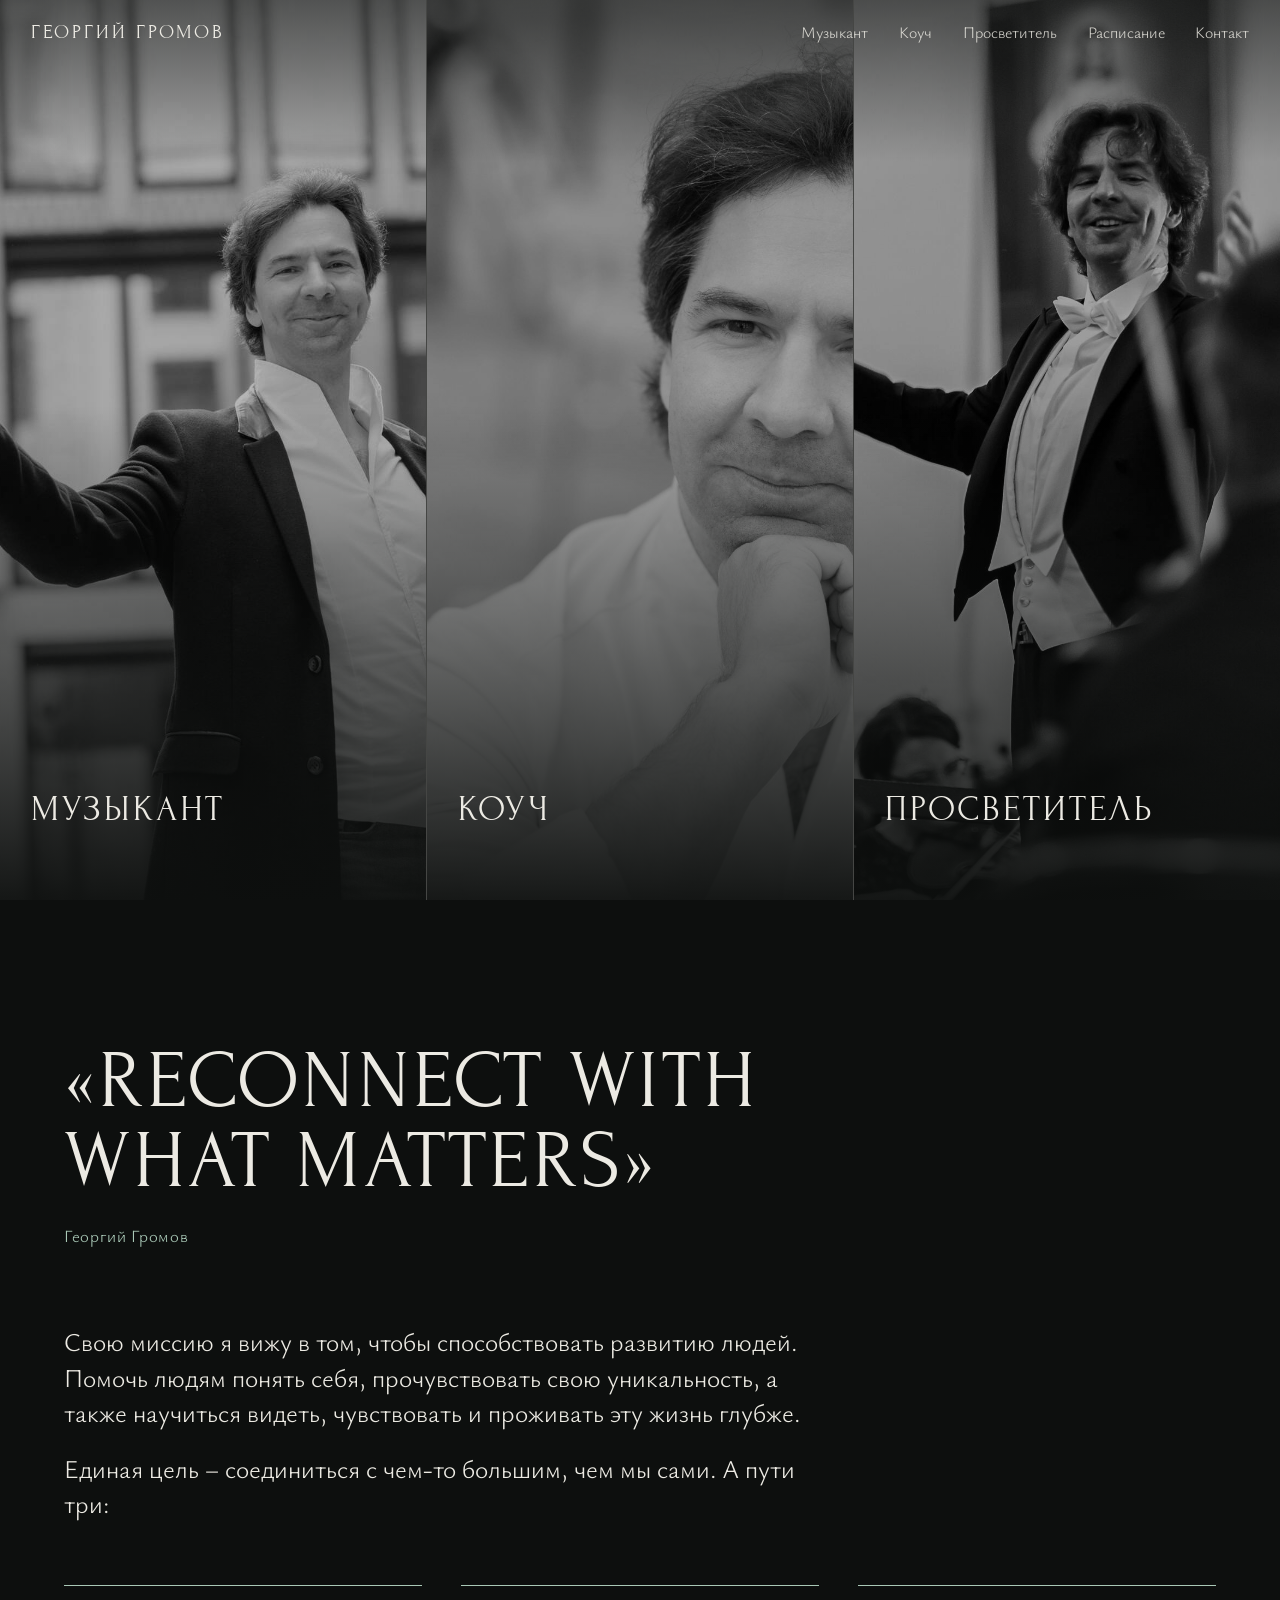
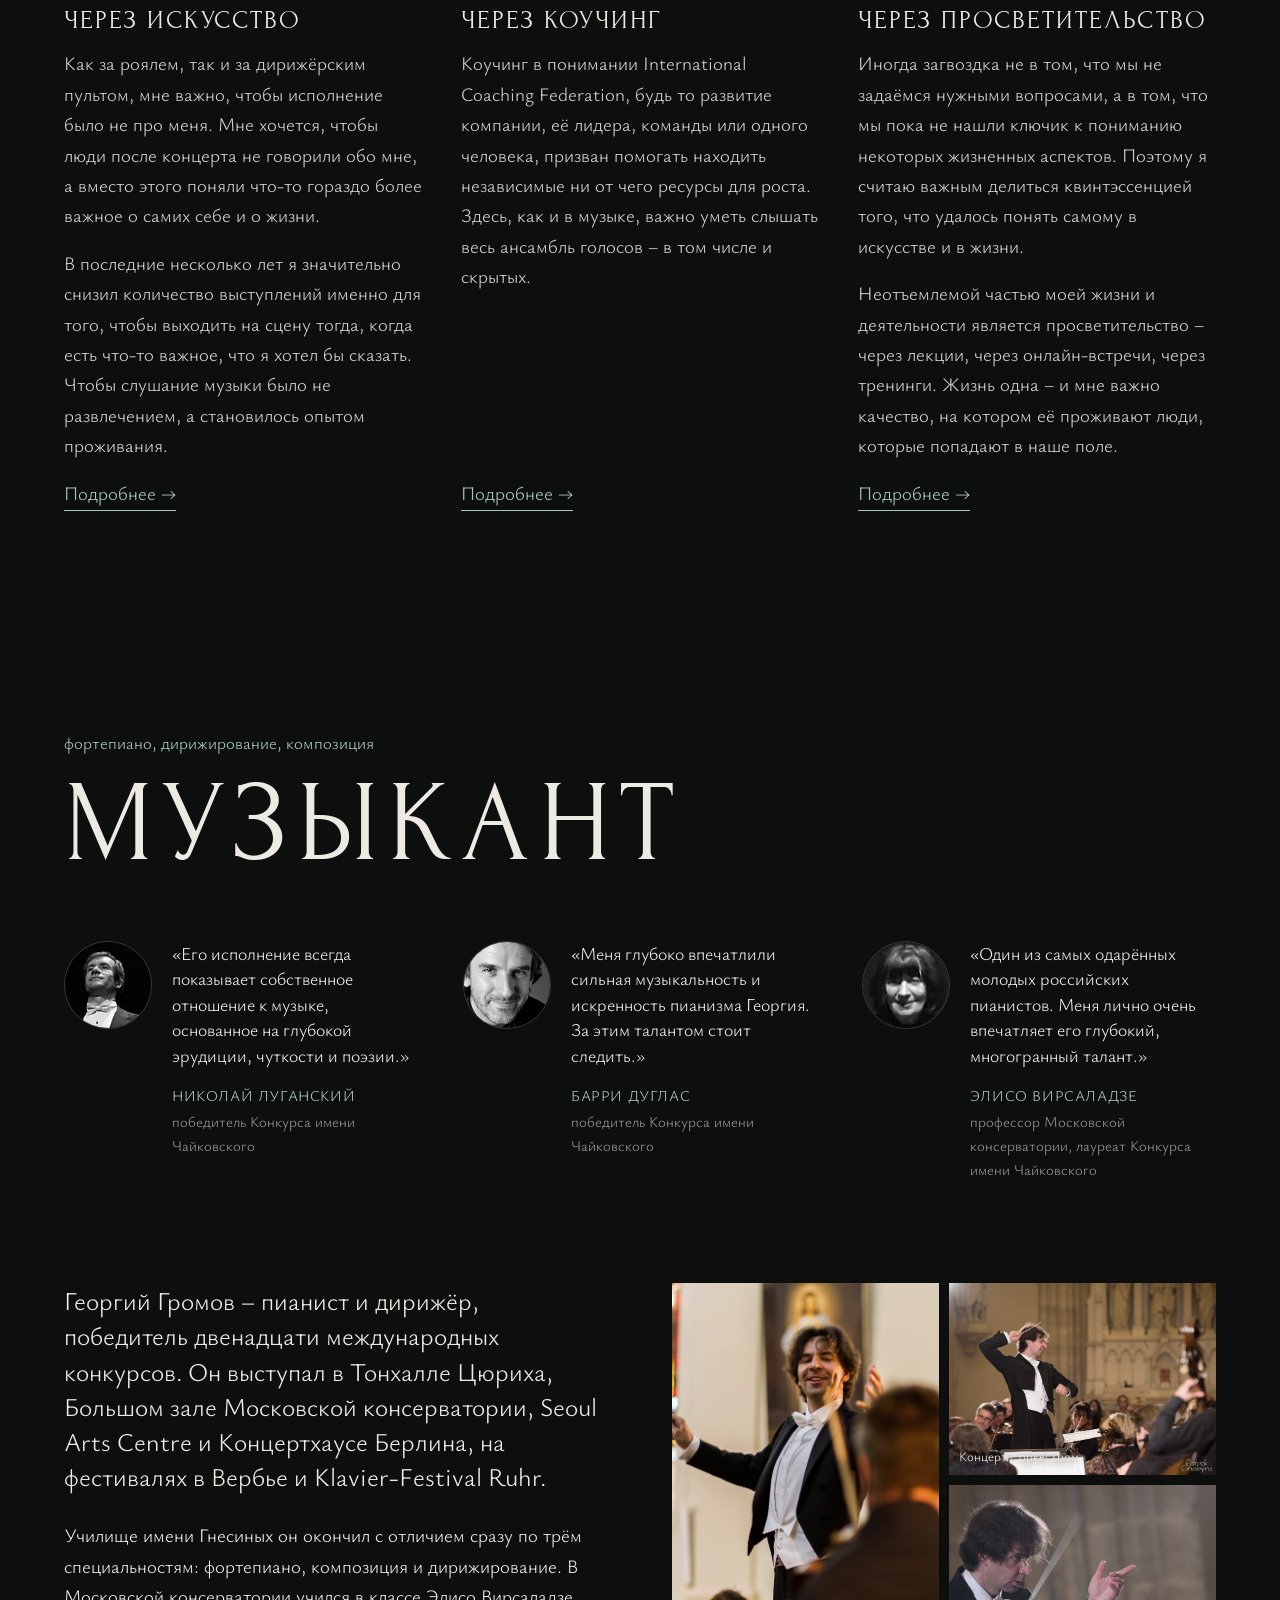
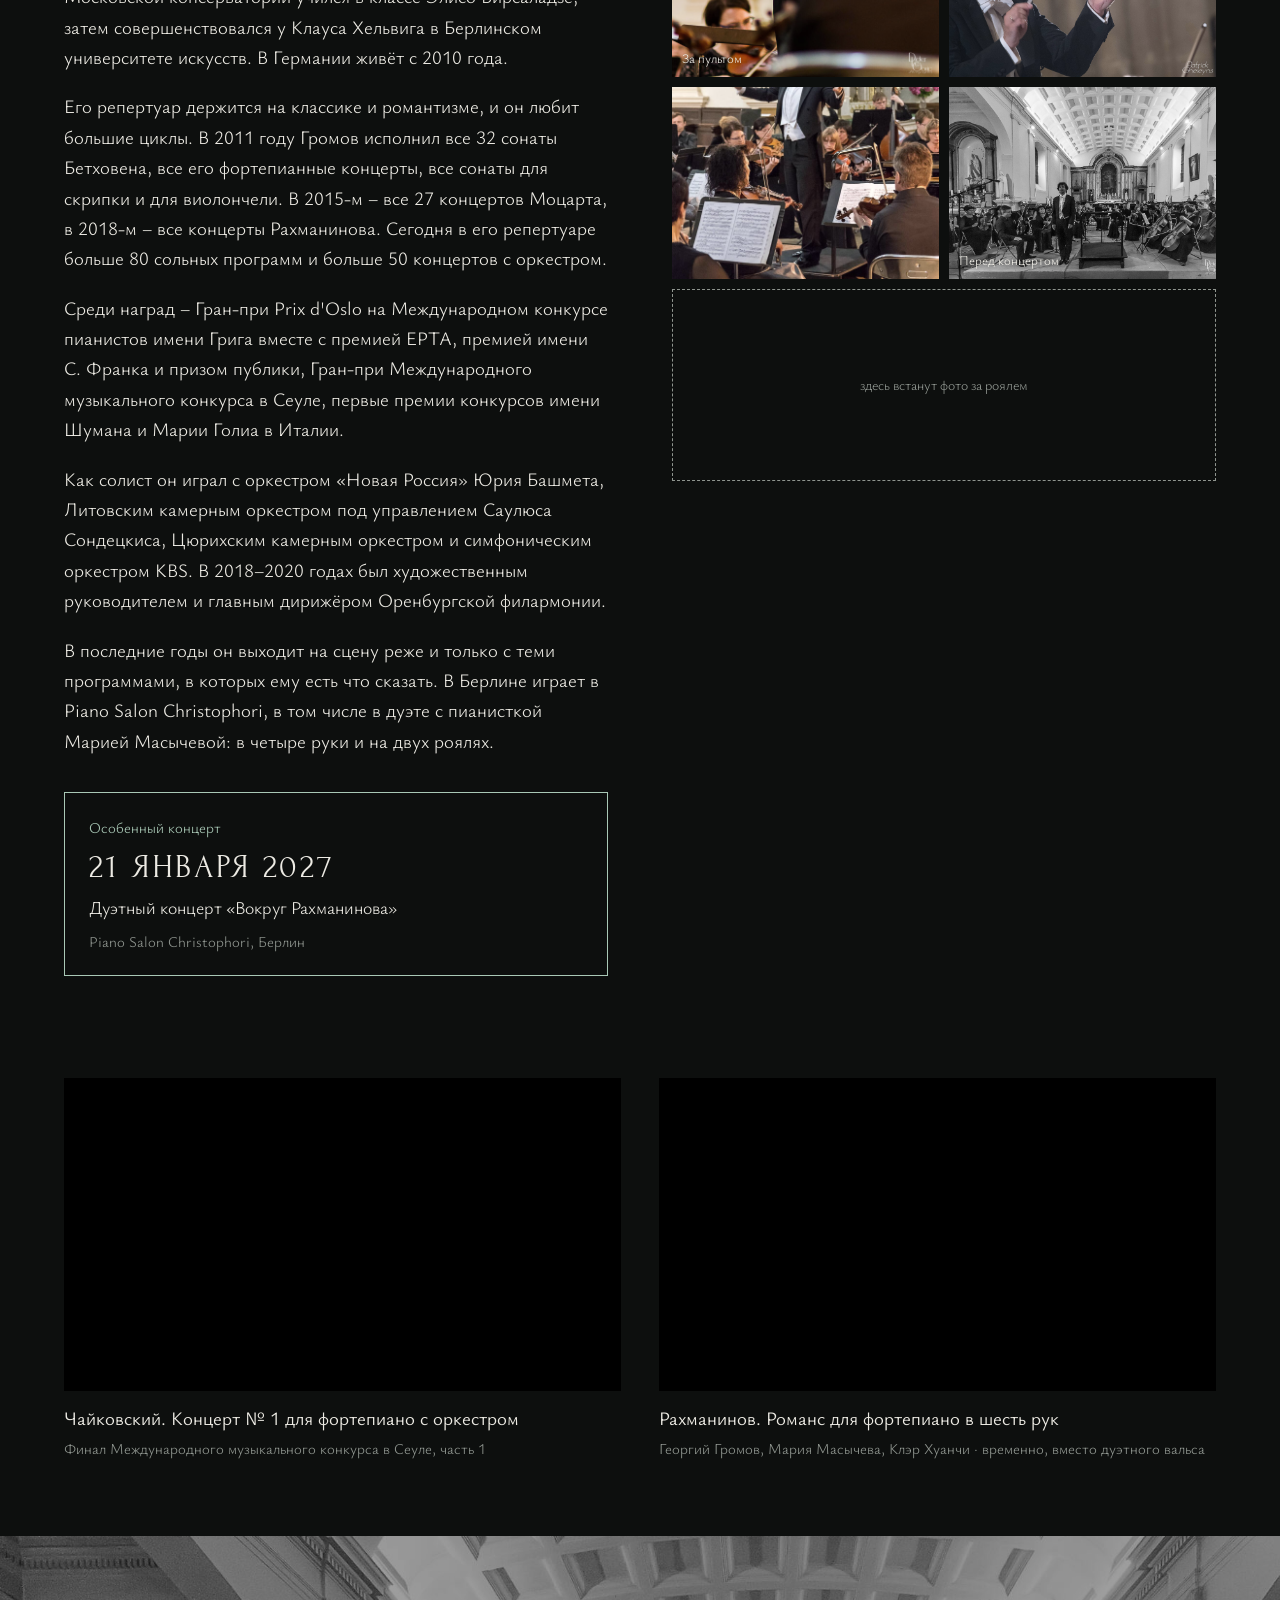
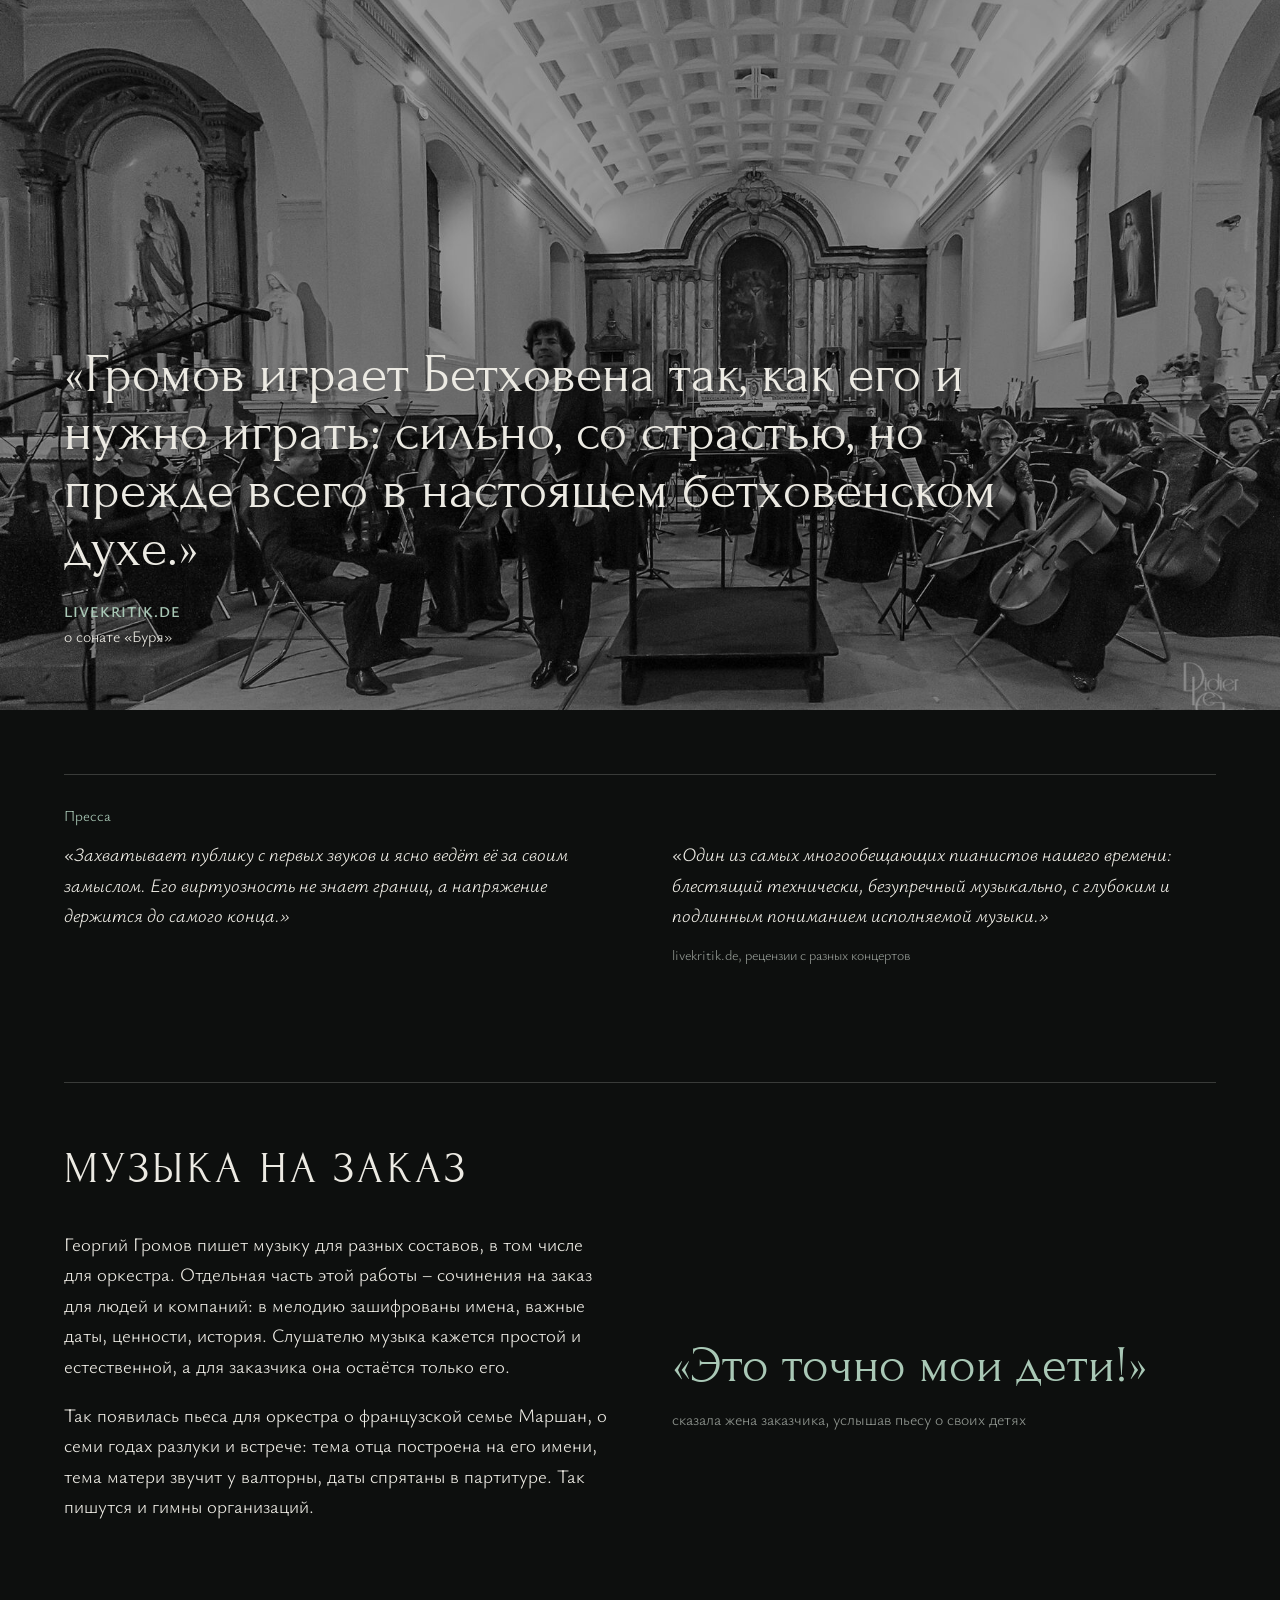
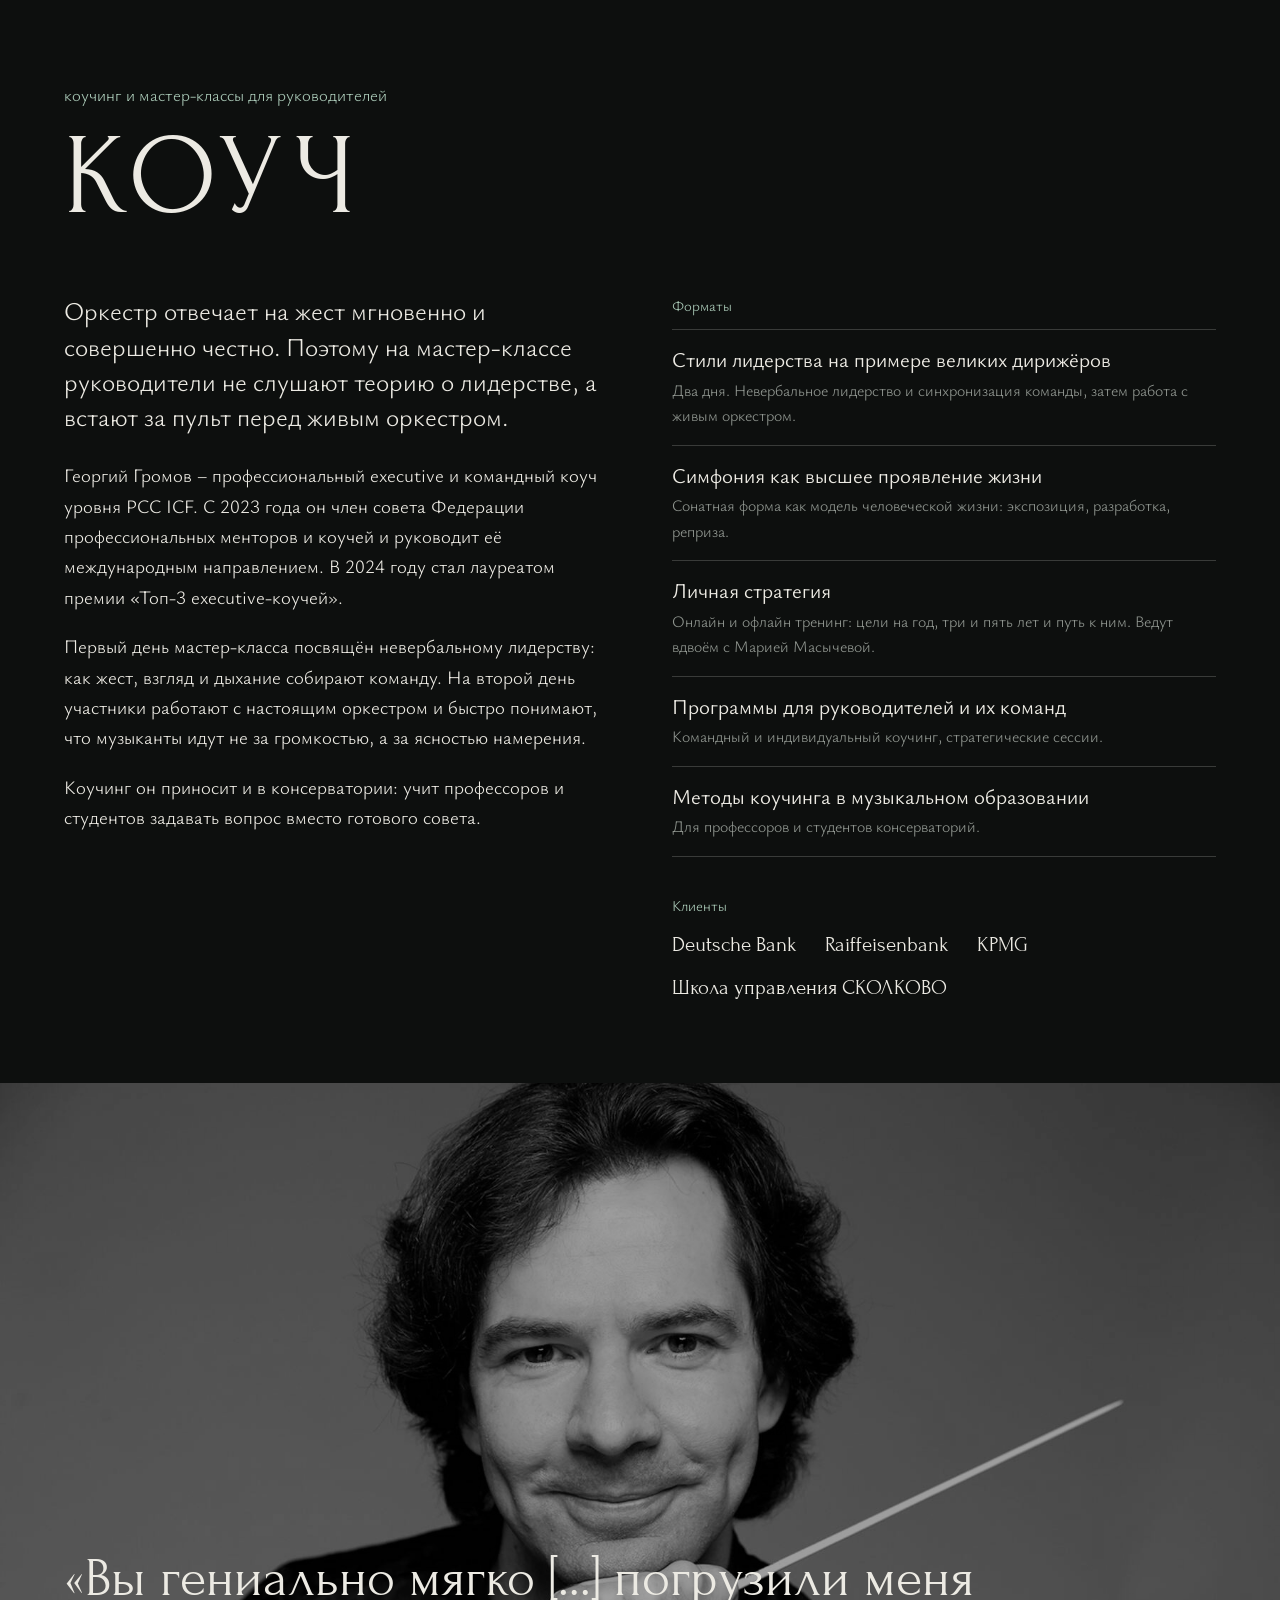
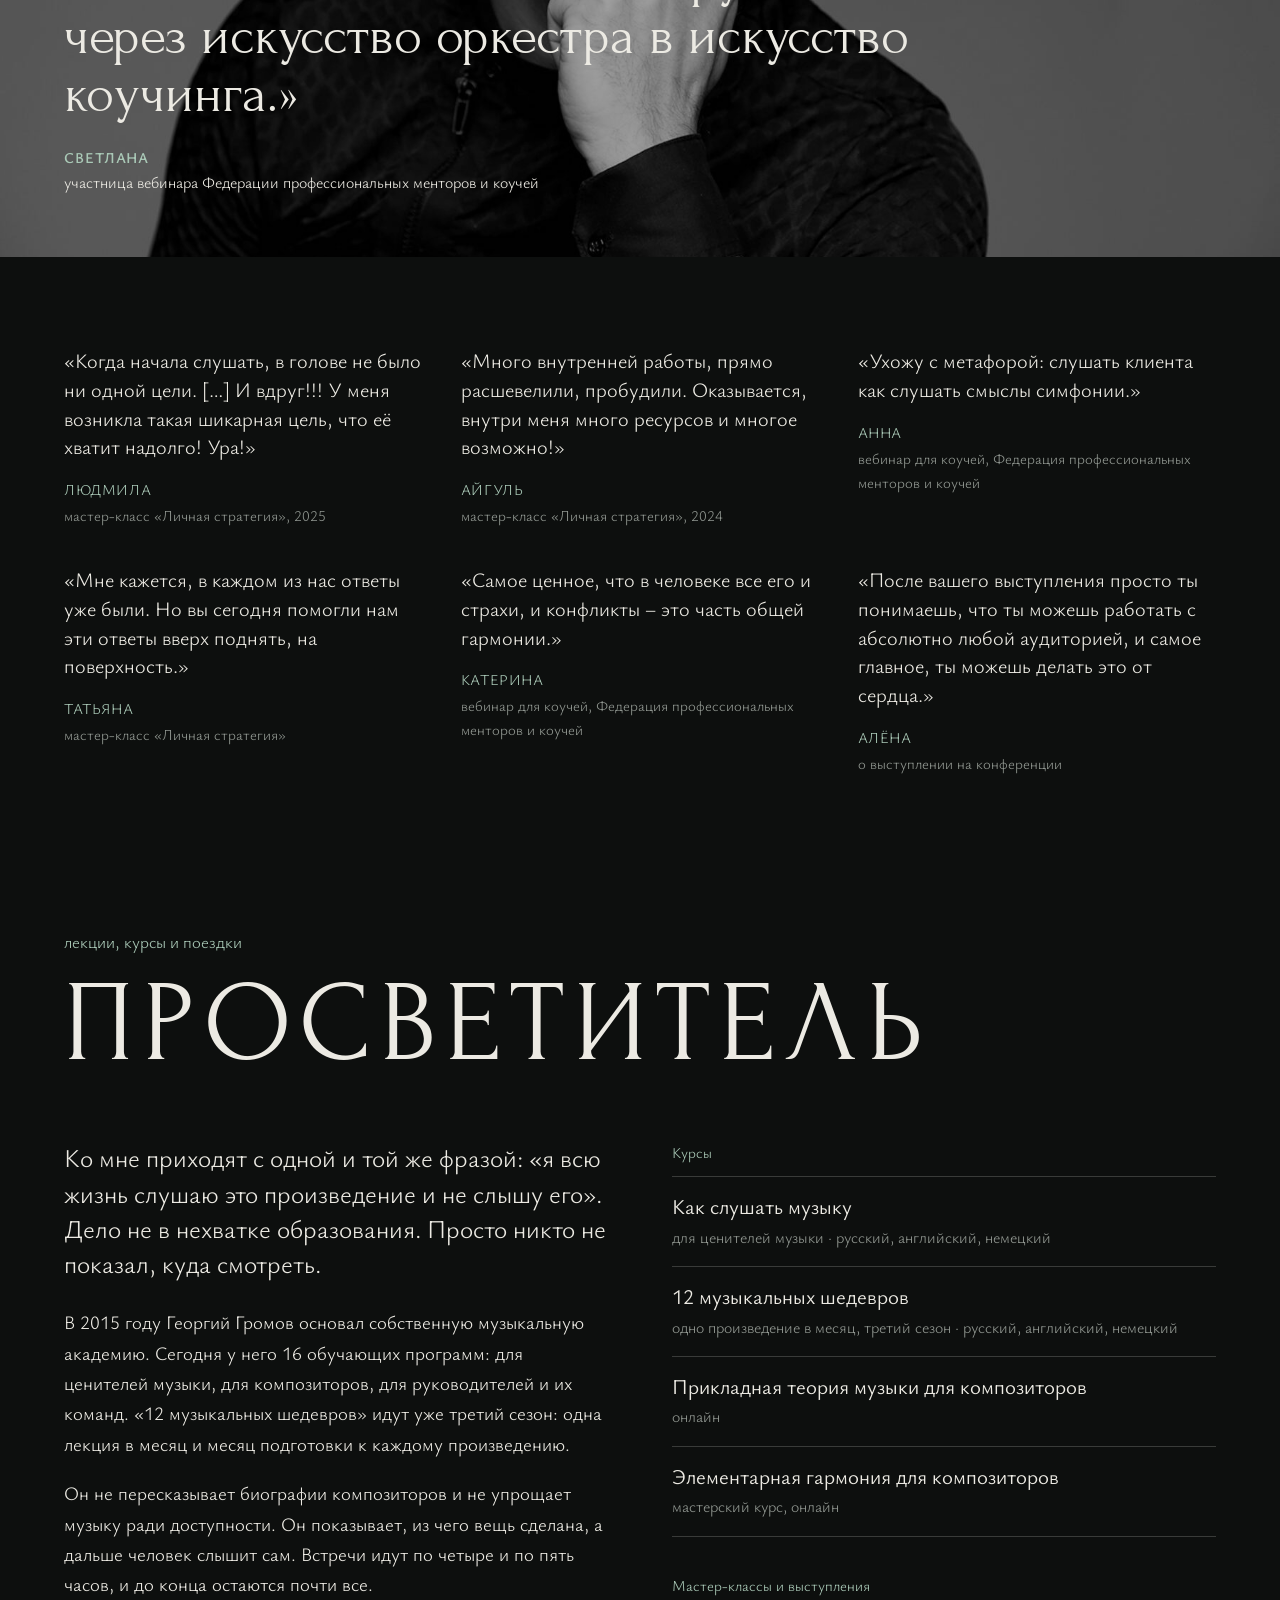
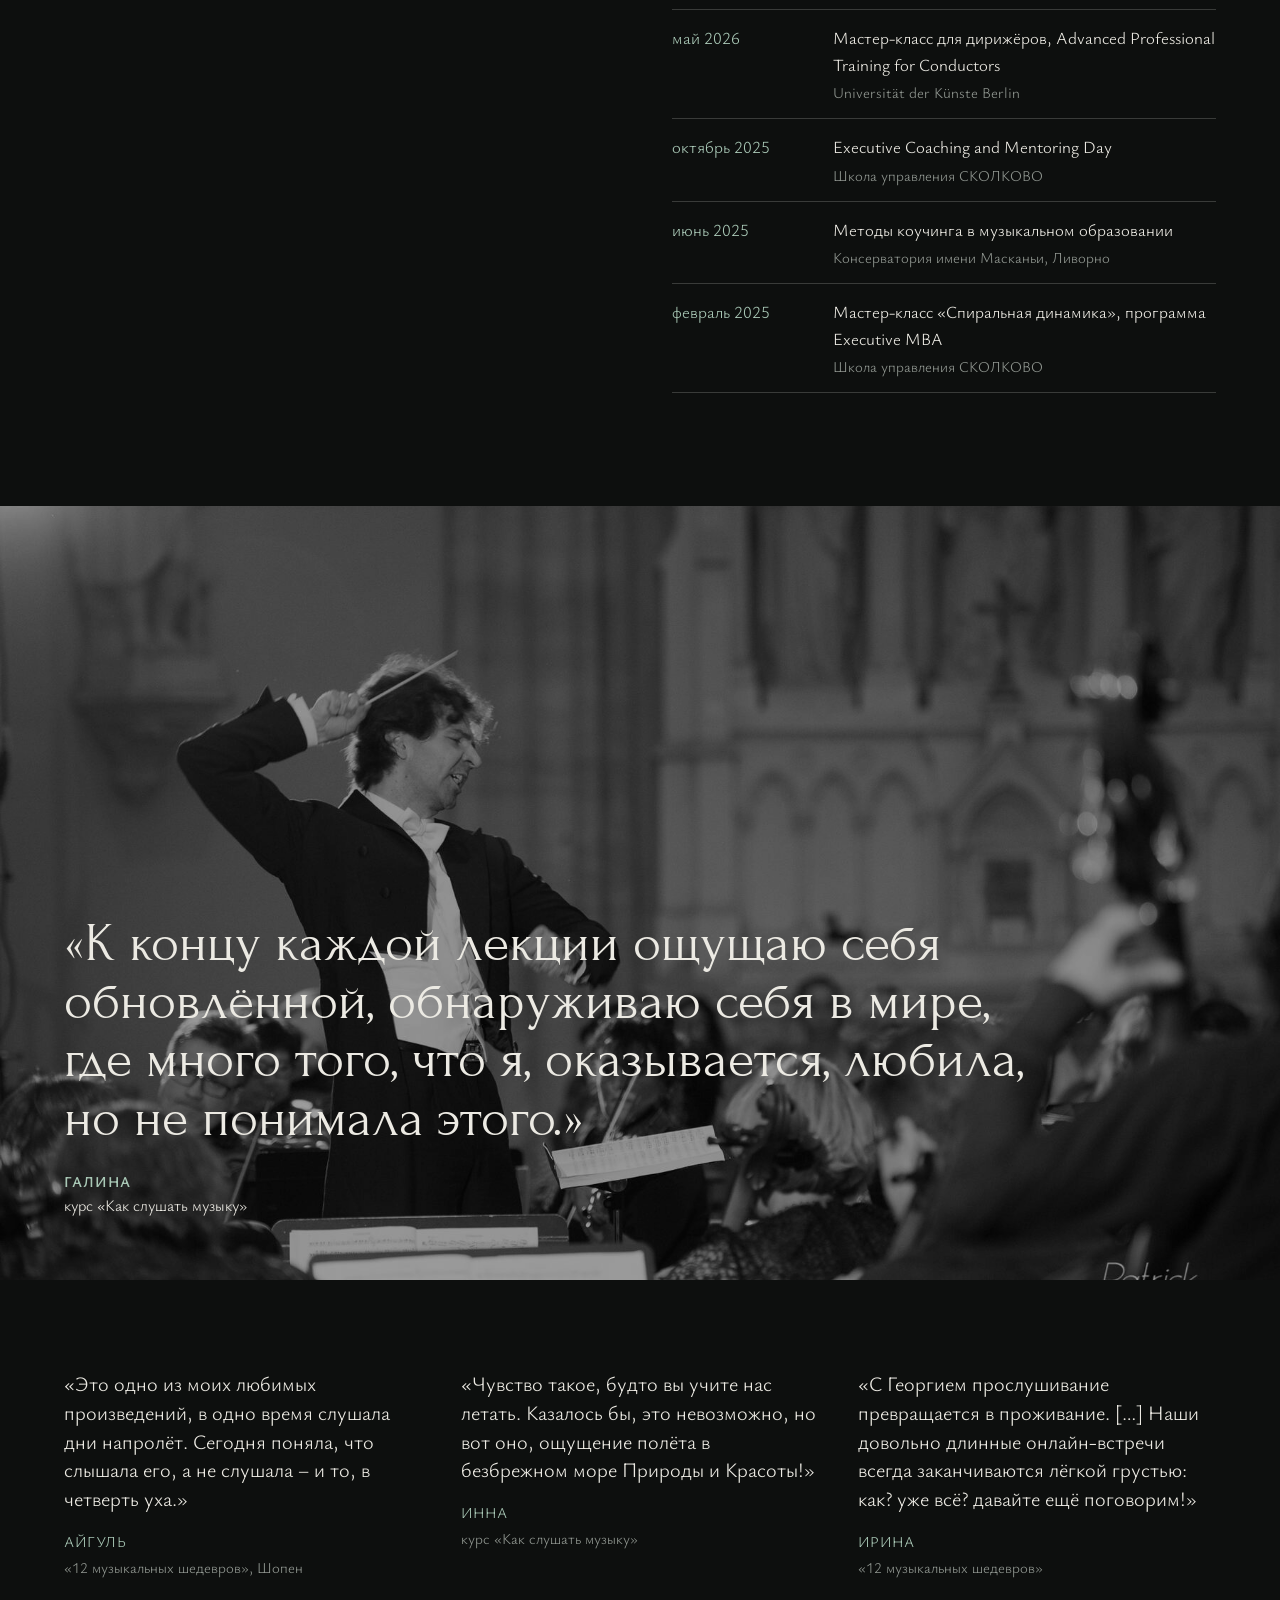
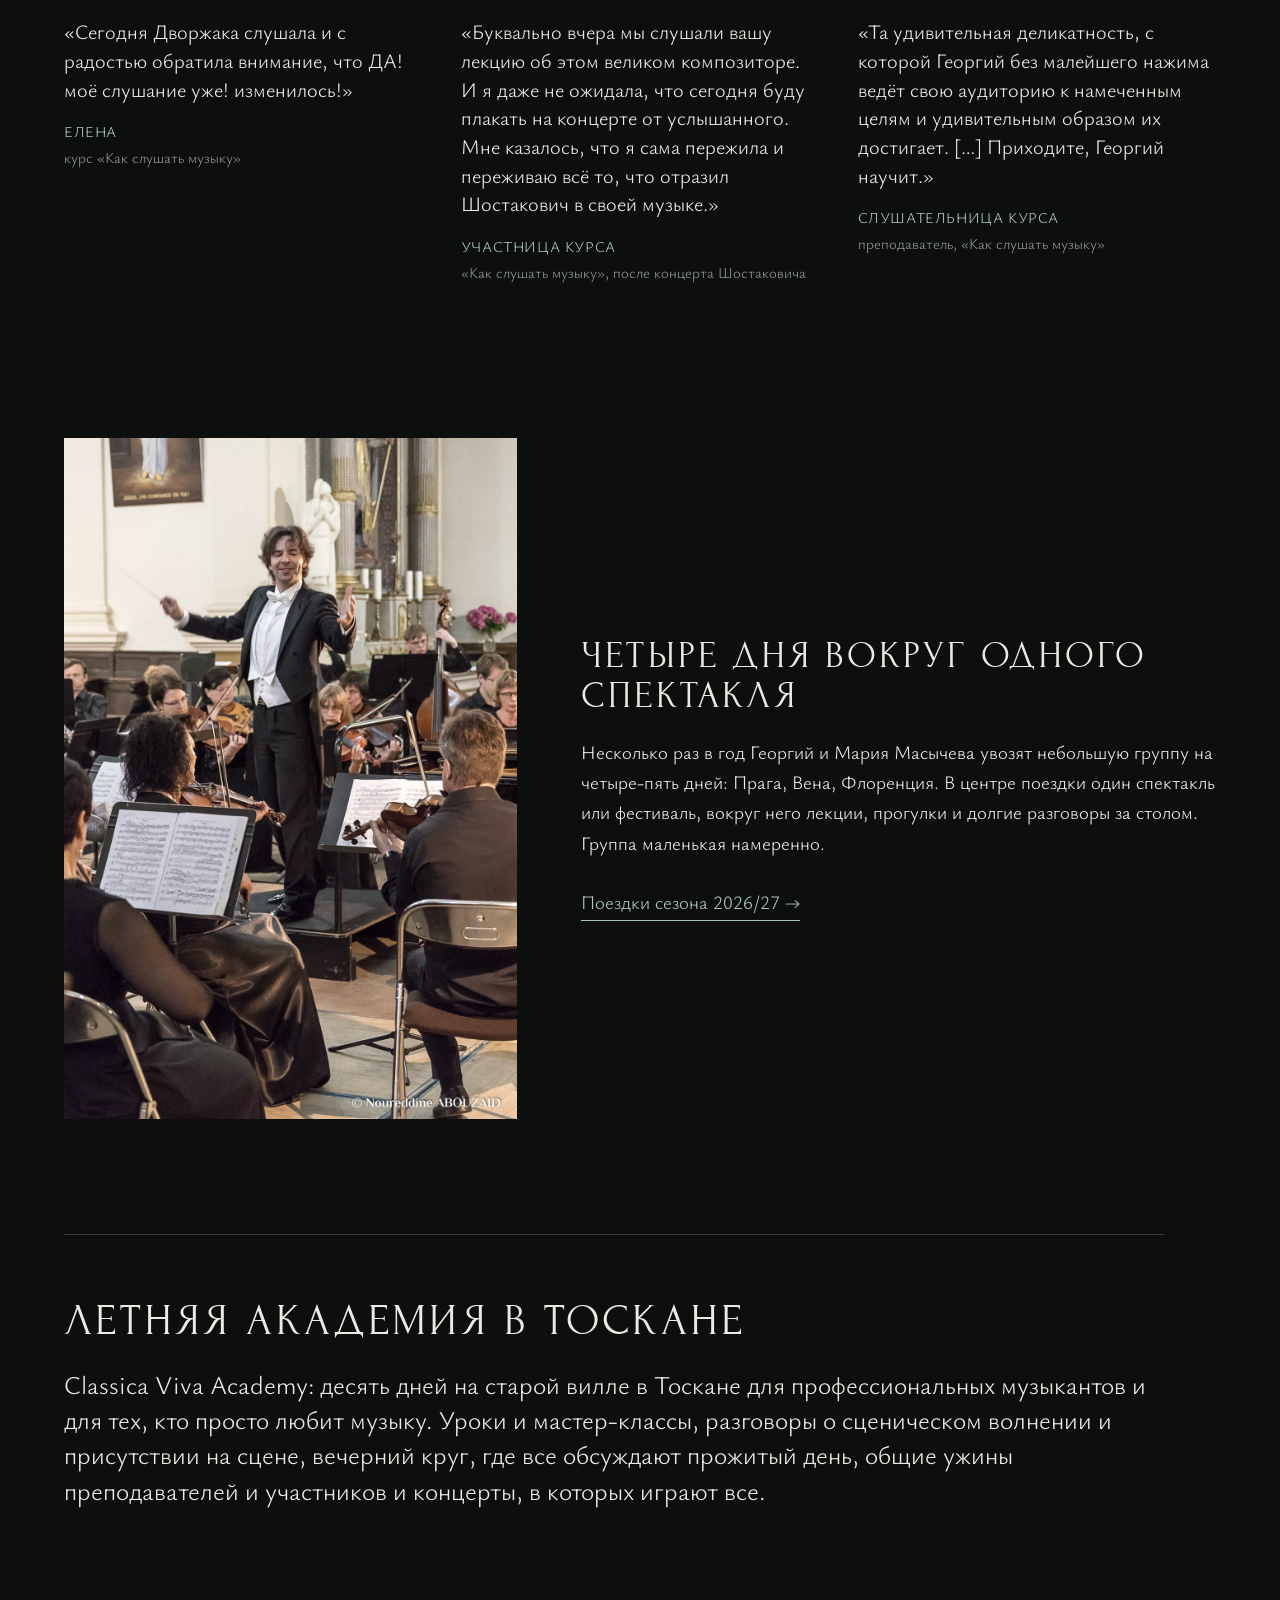
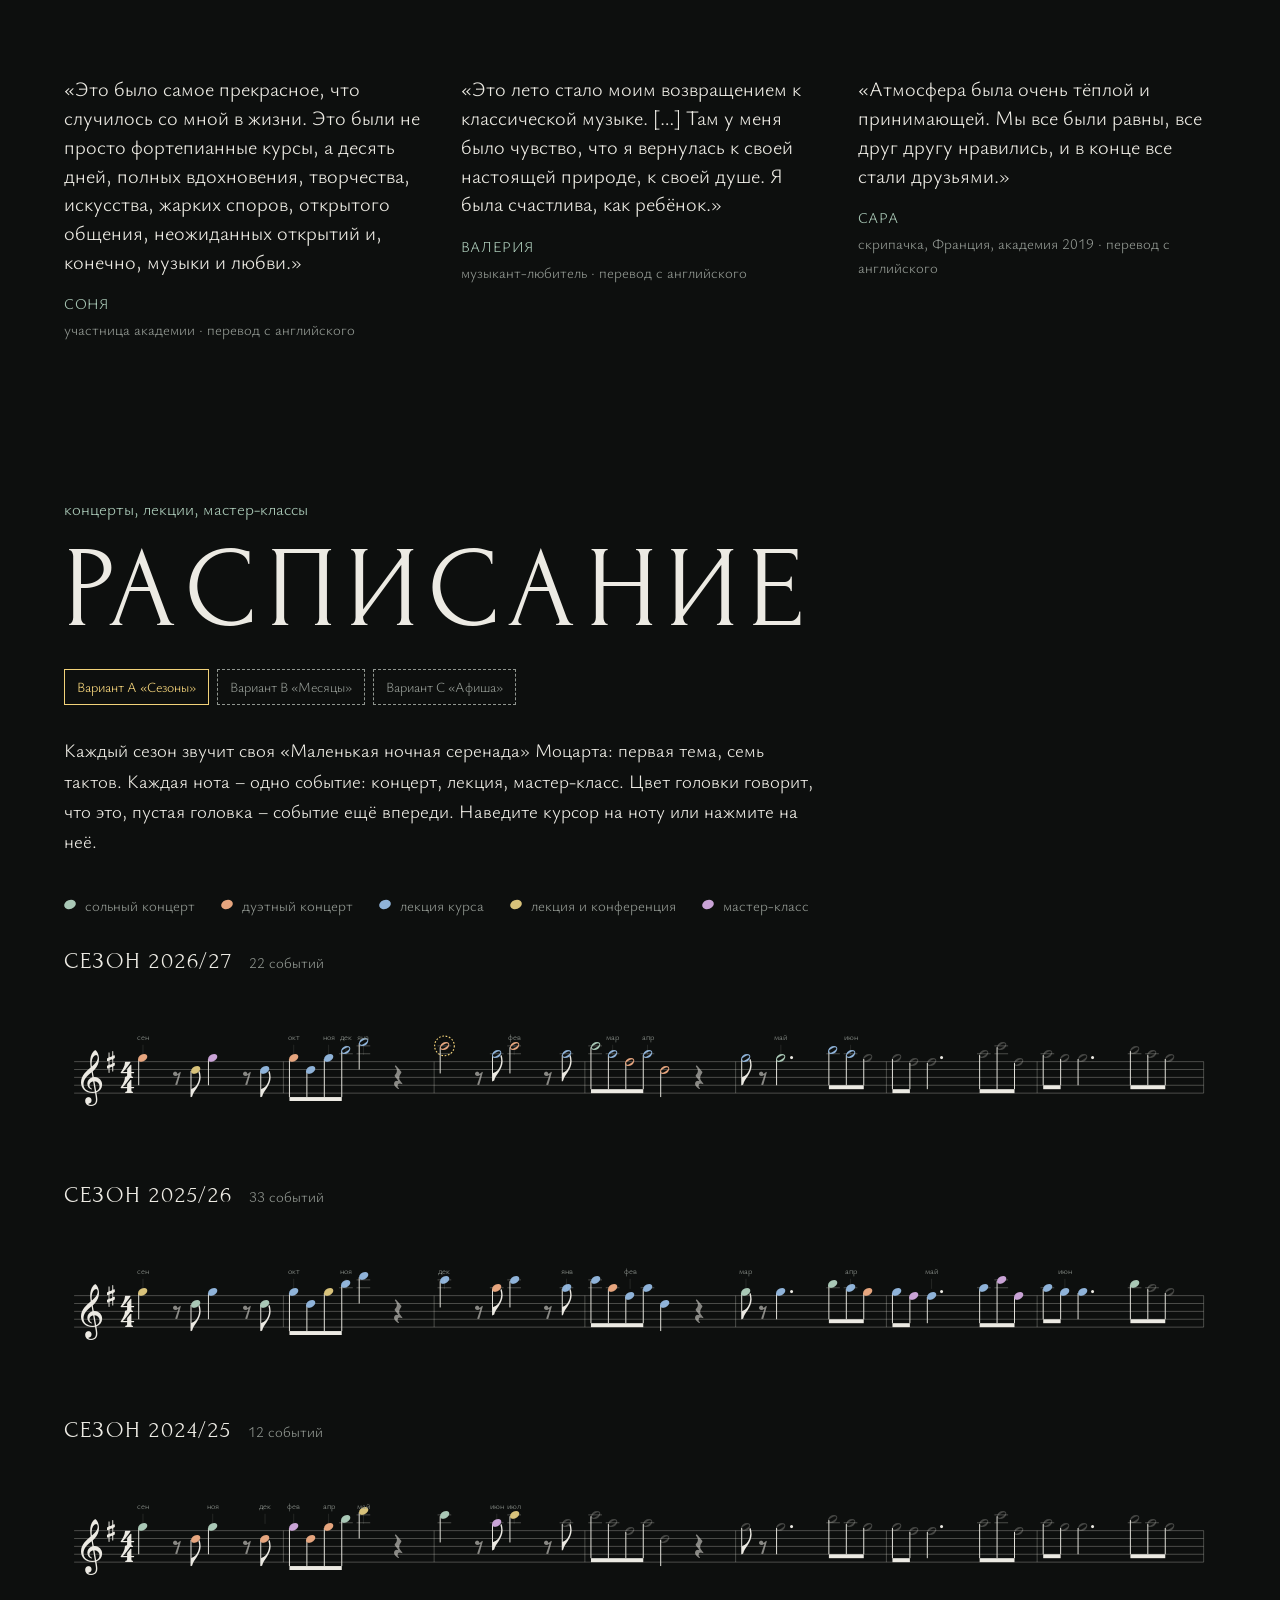
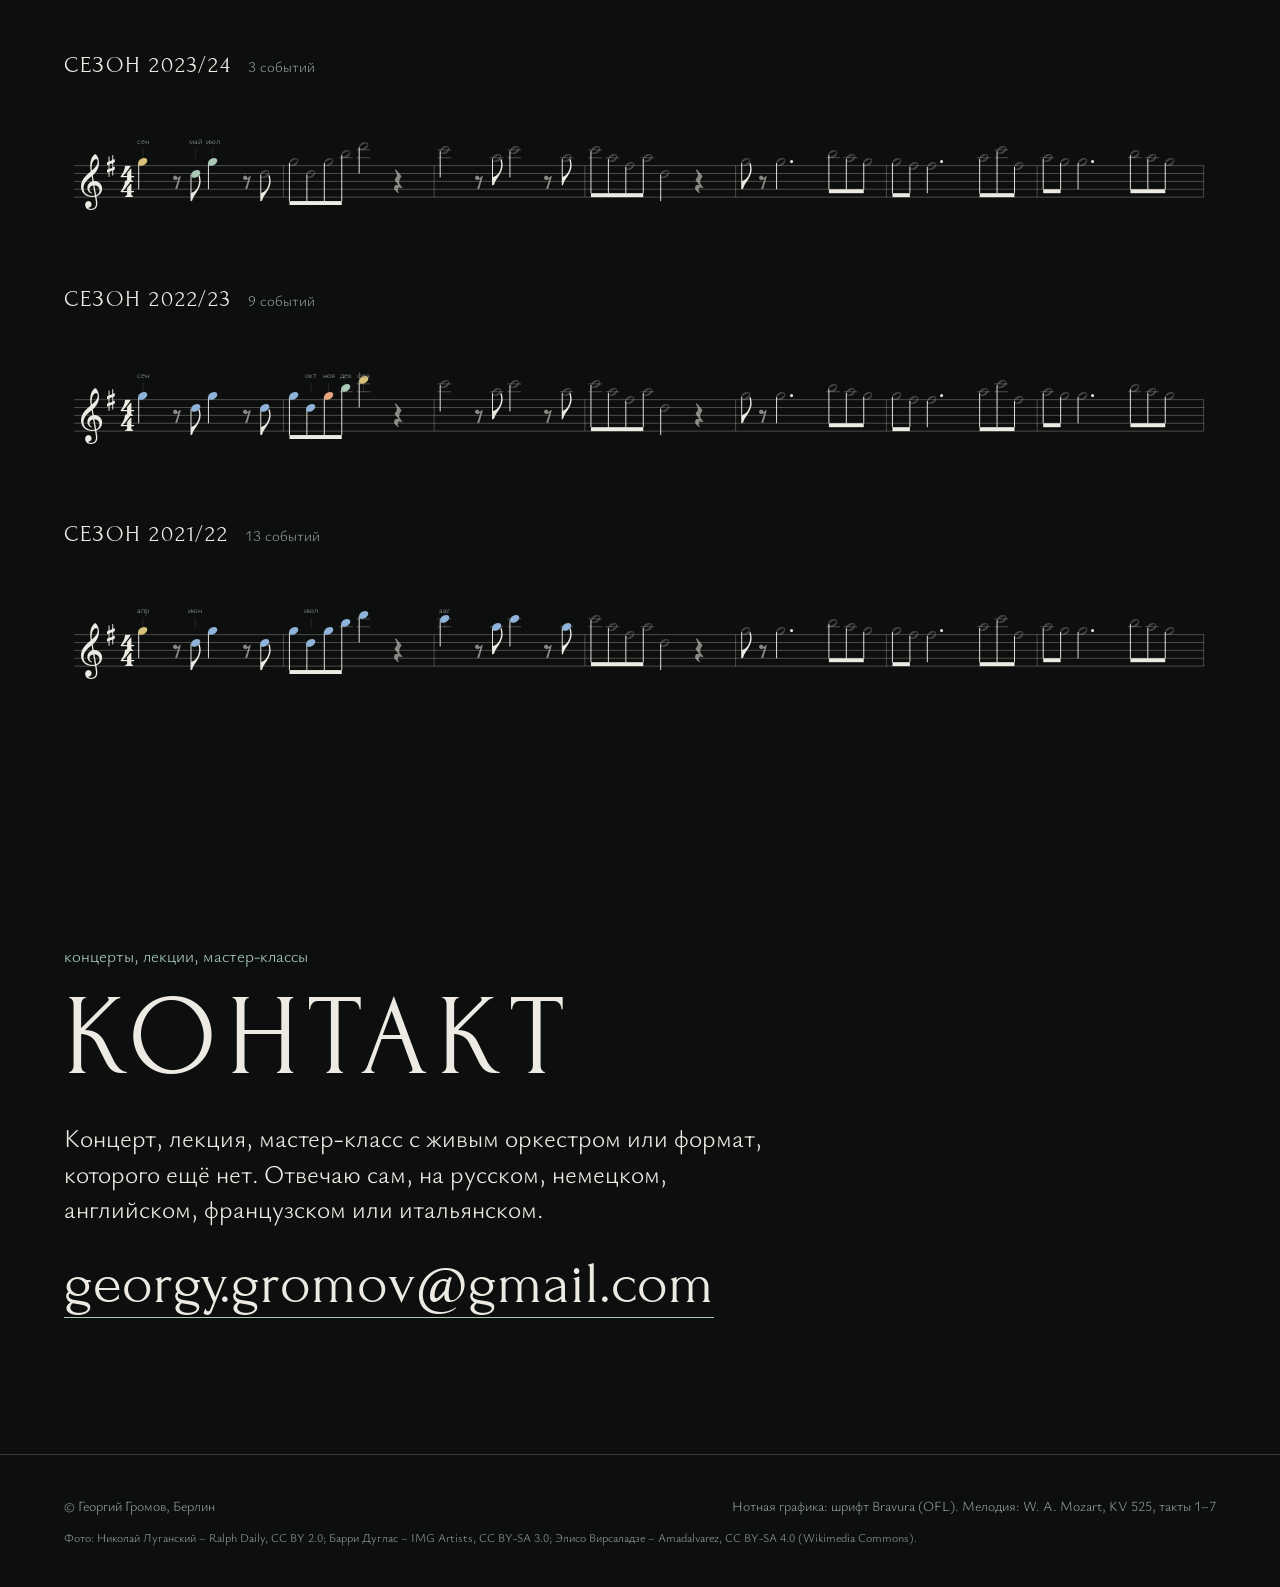
==== commit fb14714b: "Расписание: 92 события из календаря, три варианта, подсказка рядом с нотой; особенный концерт 21.01." ====
--- a/design/c-triptih/index.html
+++ b/design/c-triptih/index.html
@@ -191,28 +191,119 @@
   .band{min-height:70svh}.band.short{min-height:50svh}
 }
 @media (hover:none){.leaf img{filter:saturate(.9) brightness(.85)}}
+
+.sch{position:relative;margin-top:36px}
+:root{--k-concert:#A9C8B6;--k-duo:#E6A57E;--k-course:#8FB3D9;--k-lecture:#D8C27A;--k-master:#C9A3D6;--k-none:#3a403c}
+.k-course .sc-head{fill:var(--k-course)}.k-none .sc-head{fill:var(--k-none)}
+.k-concert .sc-head{fill:var(--k-concert)}.k-duo .sc-head{fill:var(--k-duo)}
+.k-lecture .sc-head{fill:var(--k-lecture)}.k-master .sc-head{fill:var(--k-master)}
+.sc-note .sc-head{transform:none!important}
+.sc-hov{fill:none;stroke:var(--chalk);stroke-width:1.4;opacity:0;transition:opacity .15s}
+.sc-note:hover .sc-hov,.sc-note:focus-visible .sc-hov,.sc-note.on .sc-hov{opacity:1}
+.sc-ring{fill:none;stroke:#F2D27A;stroke-width:2;stroke-dasharray:3 3}
+.k-none{pointer-events:none}
+.legend .k-course{background:var(--k-course)}
+.sc-scroll.fit .sc{width:100%;height:auto;min-width:860px}
+.sc-scroll.long{cursor:grab}
+.season{margin-top:10px}
+.season-h{display:flex;align-items:baseline;gap:16px;margin-top:26px}
+.season-h b{font-size:clamp(20px,1.8vw,26px)}
+.season-h span{color:var(--dim);font-size:15px}
+.tip{position:absolute;z-index:30;left:0;top:0;width:max-content;max-width:min(340px,86vw);background:#1b201d;
+  border:1px solid var(--sage);box-shadow:0 14px 34px rgba(0,0,0,.55);padding:14px 16px 13px;
+  pointer-events:none;opacity:0;transform:translateY(6px);transition:opacity .14s,transform .14s;font-size:15px;line-height:1.4}
+.tip.on{opacity:1;transform:none}
+.tip::after{content:"";position:absolute;left:var(--ax,50%);width:12px;height:12px;background:#1b201d;
+  border:1px solid var(--sage);border-top:0;border-left:0;transform:translateX(-50%) rotate(45deg);bottom:-7px}
+.tip.below::after{bottom:auto;top:-7px;transform:translateX(-50%) rotate(225deg)}
+.tip .k{display:flex;align-items:center;gap:8px;color:var(--sage);font-size:13px;letter-spacing:.03em}
+.tip .k i{width:10px;height:8px;border-radius:50%;transform:rotate(-20deg)}
+.tip .t{font-family:'Forum',serif;font-size:20px;line-height:1.15;margin:6px 0 4px;color:var(--chalk)}
+.tip .p{color:var(--dim);font-size:14px}
+.tip .fut{display:inline-block;margin-left:6px;color:#F2D27A}
+.tip ul{list-style:none;margin:8px 0 0;padding:0}
+.tip li{padding:5px 0;border-top:1px solid var(--line);font-size:14px}
+.hl-card{border:1px solid #F2D27A;padding:24px 26px;max-width:640px;background:linear-gradient(135deg,rgba(242,210,122,.08),transparent)}
+.hl-card .tag{color:#F2D27A;font-size:14px;letter-spacing:.06em;text-transform:uppercase}
+.hl-card .d{font-size:clamp(26px,2.4vw,36px);margin-top:10px}
+.hl-card .t{font-size:clamp(30px,3.4vw,52px);line-height:1;margin-top:6px}
+.hl-card .p{color:var(--dim);margin-top:10px}
+.tabs{display:flex;flex-wrap:wrap;gap:8px;margin-top:40px}
+.tab{background:transparent;color:var(--chalk);border:1px solid var(--line);padding:8px 14px;font:inherit;font-size:15px;cursor:pointer}
+.tab.on{border-color:var(--sage);color:var(--sage)}
+.pane{display:none}.pane.on{display:block}
+.upnext{margin-top:40px}
+.upnext ul{list-style:none;margin:0;padding:0;border-top:1px solid var(--line)}
+.upnext li{display:grid;grid-template-columns:11em 1fr auto;gap:16px;padding:12px 0;border-bottom:1px solid var(--line);align-items:baseline}
+.upnext li::before{content:"";display:none}
+.upnext .when{color:var(--sage)}.upnext .where{color:var(--dim);font-size:15px}
+.upnext li.is-hl .what{color:#F2D27A}
+@media (max-width:820px){.upnext li{grid-template-columns:1fr;gap:2px}}
+
+.vswitch{display:flex;flex-wrap:wrap;gap:8px;margin-top:26px}
+.vswitch a{border:1px dashed var(--dim);padding:6px 12px;font-size:14px;text-decoration:none;color:var(--dim)}
+.vswitch a.on{border-style:solid;border-color:#F2D27A;color:#F2D27A}
 @media (prefers-reduced-motion:reduce){*{transition:none!important;scroll-behavior:auto}}
 </style>
 </head>
 <body>
-<header class="cover"><div class="top"><h1 class="brand roman">Георгий Громов</h1><nav aria-label="Разделы"><a href="#muzykant">Музыкант</a><a href="#kouch">Коуч</a><a href="#prosvetitel">Просветитель</a><a href="#raspisanie">Расписание</a><a href="#kontakt">Контакт</a></nav></div><div class="tri"><a class="leaf" href="#muzykant"><img src="foto/h1.jpg" alt="Георгий Громов: музыкант" style="object-position:44% 28%"><div class="cap"><div class="r roman">Музыкант</div><div class="s">Дирижёр и пианист, победитель 12 международных конкурсов<br>Концерты с оркестром, сольные, дуэтные и камерные программы</div></div></a><a class="leaf" href="#kouch"><img src="foto/gromov-portret-krupno.jpg" alt="Георгий Громов: коуч" style="object-position:50% 25%"><div class="cap"><div class="r roman">Коуч</div><div class="s">Победитель премии «Топ-3 Executive-коучей», PCC ICF, сертифицированный мастер-коуч<br>Коучинг первых лиц, компаний, руководителей и их команд</div></div></a><a class="leaf" href="#prosvetitel"><img src="foto/p3.jpg" alt="Георгий Громов: просветитель" style="object-position:40% 25%"><div class="cap"><div class="r roman">Просветитель</div><div class="s">Онлайн- и офлайн-курсы на русском, английском, немецком, французском и итальянском языках, культурные ретриты с посещением выдающихся спектаклей и концертов, тренинги и мастер-классы</div></div></a></div></header><main><section class="sec mission"><blockquote class="motto roman">«Reconnect with what matters»<cite>Георгий Громов</cite></blockquote><p class="big">Свою миссию я вижу в том, чтобы способствовать развитию людей. Помочь людям понять себя, прочувствовать свою уникальность, а также научиться видеть, чувствовать и проживать эту жизнь глубже.</p><p class="big">Единая цель – соединиться с чем-то большим, чем мы сами. А пути три:</p><div class="paths"><div class="path"><h3 class="roman">Через искусство</h3><p>Как за роялем, так и за дирижёрским пультом, мне важно, чтобы исполнение было не про меня. Мне хочется, чтобы люди после концерта не говорили обо мне, а вместо этого поняли что-то гораздо более важное о самих себе и о жизни.</p><p>В последние несколько лет я значительно снизил количество выступлений именно для того, чтобы выходить на сцену тогда, когда есть что-то важное, что я хотел бы сказать. Чтобы слушание музыки было не развлечением, а становилось опытом проживания.</p><a class="more-link" href="#muzykant">Подробнее →</a></div><div class="path"><h3 class="roman">Через коучинг</h3><p>Коучинг в понимании International Coaching Federation, будь то развитие компании, её лидера, команды или одного человека, призван помогать находить независимые ни от чего ресурсы для роста. Здесь, как и в музыке, важно уметь слышать весь ансамбль голосов – в том числе и скрытых.</p><a class="more-link" href="#kouch">Подробнее →</a></div><div class="path"><h3 class="roman">Через просветительство</h3><p>Иногда загвоздка не в том, что мы не задаёмся нужными вопросами, а в том, что мы пока не нашли ключик к пониманию некоторых жизненных аспектов. Поэтому я считаю важным делиться квинтэссенцией того, что удалось понять самому в искусстве и в жизни.</p><p>Неотъемлемой частью моей жизни и деятельности является просветительство – через лекции, через онлайн-встречи, через тренинги. Жизнь одна – и мне важно качество, на котором её проживают люди, которые попадают в наше поле.</p><a class="more-link" href="#prosvetitel">Подробнее →</a></div></div></section><section class="sec" id="muzykant"><div class="eyebrow">фортепиано, дирижирование, композиция</div><h2 class="roman" id="muzykant-h">Музыкант</h2><div class="refs"><figure class="ref"><img src="foto/ref-lugansky.jpg" alt="Николай Луганский" loading="lazy"><figcaption><blockquote>«Его исполнение всегда показывает собственное отношение к музыке, основанное на глубокой эрудиции, чуткости и поэзии.»</blockquote><cite>Николай Луганский<span>победитель Конкурса имени Чайковского</span></cite></figcaption></figure><figure class="ref"><img src="foto/ref-douglas.jpg" alt="Барри Дуглас" loading="lazy"><figcaption><blockquote>«Меня глубоко впечатлили сильная музыкальность и искренность пианизма Георгия. За этим талантом стоит следить.»</blockquote><cite>Барри Дуглас<span>победитель Конкурса имени Чайковского</span></cite></figcaption></figure><figure class="ref"><img src="foto/ref-virsaladze.jpg" alt="Элисо Вирсаладзе" loading="lazy"><figcaption><blockquote>«Один из самых одарённых молодых российских пианистов. Меня лично очень впечатляет его глубокий, многогранный талант.»</blockquote><cite>Элисо Вирсаладзе<span>профессор Московской консерватории, лауреат Конкурса имени Чайковского</span></cite></figcaption></figure></div><div class="cols bio"><div><p class="big">Георгий Громов – пианист и дирижёр, победитель двенадцати международных конкурсов. Он выступал в Тонхалле Цюриха, Большом зале Московской консерватории, Seoul Arts Centre и Концертхаусе Берлина, на фестивалях в Вербье и Klavier-Festival Ruhr.</p><p>Училище имени Гнесиных он окончил с отличием сразу по трём специальностям: фортепиано, композиция и дирижирование. В Московской консерватории учился в классе Элисо Вирсаладзе, затем совершенствовался у Клауса Хельвига в Берлинском университете искусств. В Германии живёт с 2010 года.</p><p>Его репертуар держится на классике и романтизме, и он любит большие циклы. В 2011 году Громов исполнил все 32 сонаты Бетховена, все его фортепианные концерты, все сонаты для скрипки и для виолончели. В 2015-м – все 27 концертов Моцарта, в 2018-м – все концерты Рахманинова. Сегодня в его репертуаре больше 80 сольных программ и больше 50 концертов с оркестром.</p><p>Среди наград – Гран-при Prix d&#x27;Oslo на Международном конкурсе пианистов имени Грига вместе с премией EPTA, премией имени С. Франка и призом публики, Гран-при Международного музыкального конкурса в Сеуле, первые премии конкурсов имени Шумана и Марии Голиа в Италии.</p><p>Как солист он играл с оркестром «Новая Россия» Юрия Башмета, Литовским камерным оркестром под управлением Саулюса Сондецкиса, Цюрихским камерным оркестром и симфоническим оркестром KBS. В 2018–2020 годах был художественным руководителем и главным дирижёром Оренбургской филармонии.</p><p>В последние годы он выходит на сцену реже и только с теми программами, в которых ему есть что сказать. В Берлине играет в Piano Salon Christophori, в том числе в дуэте с пианисткой Марией Масычевой: в четыре руки и на двух роялях.</p><div class="next"><div class="lbl">Ближайший концерт</div><div class="d roman">13 декабря 2026</div><div class="w">Фортепианный дуэт с Марией Масычевой<br>Чайковский – Громов, «Щелкунчик» · Прокофьев – Плетнёв, «Золушка»</div><div class="p">Piano Salon Christophori, Берлин</div></div></div><div class="gallery"><a class="g" href="foto/p3.jpg" target="_blank" rel="noopener"><img src="foto/p3.jpg" alt="За пультом" loading="lazy"><span>За пультом</span></a><a class="g" href="foto/h3.jpg" target="_blank" rel="noopener"><img src="foto/h3.jpg" alt="Концерт с оркестром" loading="lazy"><span>Концерт с оркестром</span></a><a class="g" href="foto/h2.jpg" target="_blank" rel="noopener"><img src="foto/h2.jpg" alt="Георгий Громов на концерте" loading="lazy"></a><a class="g" href="foto/p2.jpg" target="_blank" rel="noopener"><img src="foto/p2.jpg" alt="Георгий Громов на концерте" loading="lazy"></a><a class="g" href="foto/h5.jpg" target="_blank" rel="noopener"><img src="foto/h5.jpg" alt="Перед концертом" loading="lazy"><span>Перед концертом</span></a><div class="g g-wait"><span>здесь встанут фото за роялем</span></div></div></div><div class="vids"><figure class="vid"><div class="frame"><iframe src="https://www.youtube-nocookie.com/embed/JzneYR7HAUE" title="Чайковский. Концерт № 1 для фортепиано с оркестром" loading="lazy" allow="encrypted-media; picture-in-picture; fullscreen" allowfullscreen></iframe></div><figcaption><b>Чайковский. Концерт № 1 для фортепиано с оркестром</b><span>Финал Международного музыкального конкурса в Сеуле, часть 1</span></figcaption></figure><figure class="vid"><div class="frame"><iframe src="https://www.youtube-nocookie.com/embed/oFkjAsQ2hbs" title="Рахманинов. Романс для фортепиано в шесть рук" loading="lazy" allow="encrypted-media; picture-in-picture; fullscreen" allowfullscreen></iframe></div><figcaption><b>Рахманинов. Романс для фортепиано в шесть рук</b><span>Георгий Громов, Мария Масычева, Клэр Хуанчи · временно, вместо дуэтного вальса</span></figcaption></figure></div></section><figure class="band "><img src="foto/h5.jpg" alt="" loading="lazy" style="object-position:50% 50%"><blockquote>«Громов играет Бетховена так, как его и нужно играть: сильно, со страстью, но прежде всего в настоящем бетховенском духе.»<cite>livekritik.de<span>о сонате «Буря»</span></cite></blockquote></figure><div class="press"><div class="lbl">Пресса</div><p>«Захватывает публику с первых звуков и ясно ведёт её за своим замыслом. Его виртуозность не знает границ, а напряжение держится до самого конца.»</p><p>«Один из самых многообещающих пианистов нашего времени: блестящий технически, безупречный музыкально, с глубоким и подлинным пониманием исполняемой музыки.»</p><small>livekritik.de, рецензии с разных концертов</small></div><div class="comp"><h3 class="roman">Музыка на заказ</h3><div class="cols"><div><p>Георгий Громов пишет музыку для разных составов, в том числе для оркестра. Отдельная часть этой работы – сочинения на заказ для людей и компаний: в мелодию зашифрованы имена, важные даты, ценности, история. Слушателю музыка кажется простой и естественной, а для заказчика она остаётся только его.</p><p>Так появилась пьеса для оркестра о французской семье Маршан, о семи годах разлуки и встрече: тема отца построена на его имени, тема матери звучит у валторны, даты спрятаны в партитуре. Так пишутся и гимны организаций.</p></div><blockquote>«Это точно мои дети!»<cite>сказала жена заказчика, услышав пьесу о своих детях</cite></blockquote></div></div><section class="sec" id="kouch"><div class="eyebrow">коучинг и мастер-классы для руководителей</div><h2 class="roman" id="kouch-h">Коуч</h2><div class="cols"><div><p class="big">Оркестр отвечает на жест мгновенно и совершенно честно. Поэтому на мастер-классе руководители не слушают теорию о лидерстве, а встают за пульт перед живым оркестром.</p><p>Георгий Громов – профессиональный executive и командный коуч уровня PCC ICF. С 2023 года он член совета Федерации профессиональных менторов и коучей и руководит её международным направлением. В 2024 году стал лауреатом премии «Топ-3 executive-коучей».</p><p>Первый день мастер-класса посвящён невербальному лидерству: как жест, взгляд и дыхание собирают команду. На второй день участники работают с настоящим оркестром и быстро понимают, что музыканты идут не за громкостью, а за ясностью намерения.</p><p>Коучинг он приносит и в консерватории: учит профессоров и студентов задавать вопрос вместо готового совета.</p></div><div><div class="lbl">Форматы</div><ul class="formats"><li><b>Стили лидерства на примере великих дирижёров</b><span>Два дня. Невербальное лидерство и синхронизация команды, затем работа с живым оркестром.</span></li><li><b>Симфония как высшее проявление жизни</b><span>Сонатная форма как модель человеческой жизни: экспозиция, разработка, реприза.</span></li><li><b>Личная стратегия</b><span>Онлайн и офлайн тренинг: цели на год, три и пять лет и путь к ним. Ведут вдвоём с Марией Масычевой.</span></li><li><b>Программы для руководителей и их команд</b><span>Командный и индивидуальный коучинг, стратегические сессии.</span></li><li><b>Методы коучинга в музыкальном образовании</b><span>Для профессоров и студентов консерваторий.</span></li></ul><div class="lbl">Клиенты</div><div class="clients"><span>Deutsche Bank</span><span>Raiffeisenbank</span><span>KPMG</span><span>Школа управления СКОЛКОВО</span></div></div></div></section><figure class="band "><img src="foto/h4.jpg" alt="" loading="lazy" style="object-position:60% 30%"><blockquote>«Вы гениально мягко […] погрузили меня через искусство оркестра в искусство коучинга.»<cite>Светлана<span>участница вебинара Федерации профессиональных менторов и коучей</span></cite></blockquote></figure><div class="voices"><div><blockquote>«Когда начала слушать, в голове не было ни одной цели. […] И вдруг!!! У меня возникла такая шикарная цель, что её хватит надолго! Ура!»</blockquote><cite>Людмила<span>мастер-класс «Личная стратегия», 2025</span></cite></div><div><blockquote>«Много внутренней работы, прямо расшевелили, пробудили. Оказывается, внутри меня много ресурсов и многое возможно!»</blockquote><cite>Айгуль<span>мастер-класс «Личная стратегия», 2024</span></cite></div><div><blockquote>«Ухожу с метафорой: слушать клиента как слушать смыслы симфонии.»</blockquote><cite>Анна<span>вебинар для коучей, Федерация профессиональных менторов и коучей</span></cite></div><div><blockquote>«Мне кажется, в каждом из нас ответы уже были. Но вы сегодня помогли нам эти ответы вверх поднять, на поверхность.»</blockquote><cite>Татьяна<span>мастер-класс «Личная стратегия»</span></cite></div><div><blockquote>«Самое ценное, что в человеке все его и страхи, и конфликты – это часть общей гармонии.»</blockquote><cite>Катерина<span>вебинар для коучей, Федерация профессиональных менторов и коучей</span></cite></div><div><blockquote>«После вашего выступления просто ты понимаешь, что ты можешь работать с абсолютно любой аудиторией, и самое главное, ты можешь делать это от сердца.»</blockquote><cite>Алёна<span>о выступлении на конференции</span></cite></div></div><section class="sec" id="prosvetitel"><div class="eyebrow">лекции, курсы и поездки</div><h2 class="roman" id="prosvetitel-h">Просветитель</h2><div class="cols"><div><p class="big">Ко мне приходят с одной и той же фразой: «я всю жизнь слушаю это произведение и не слышу его». Дело не в нехватке образования. Просто никто не показал, куда смотреть.</p><p>В 2015 году Георгий Громов основал собственную музыкальную академию. Сегодня у него 16 обучающих программ: для ценителей музыки, для композиторов, для руководителей и их команд. «12 музыкальных шедевров» идут уже третий сезон: одна лекция в месяц и месяц подготовки к каждому произведению.</p><p>Он не пересказывает биографии композиторов и не упрощает музыку ради доступности. Он показывает, из чего вещь сделана, а дальше человек слышит сам. Встречи идут по четыре и по пять часов, и до конца остаются почти все.</p></div><div><div class="lbl">Курсы</div><ul class="formats"><li><b>Как слушать музыку</b><span>для ценителей музыки · русский, английский, немецкий</span></li><li><b>12 музыкальных шедевров</b><span>одно произведение в месяц, третий сезон · русский, английский, немецкий</span></li><li><b>Прикладная теория музыки для композиторов</b><span>онлайн</span></li><li><b>Элементарная гармония для композиторов</b><span>мастерский курс, онлайн</span></li></ul><div class="lbl">Мастер-классы и выступления</div><ul class="akadem"><li><span class="when">май 2026</span><span class="what">Мастер-класс для дирижёров, Advanced Professional Training for Conductors<i>Universität der Künste Berlin</i></span></li><li><span class="when">октябрь 2025</span><span class="what">Executive Coaching and Mentoring Day<i>Школа управления СКОЛКОВО</i></span></li><li><span class="when">июнь 2025</span><span class="what">Методы коучинга в музыкальном образовании<i>Консерватория имени Масканьи, Ливорно</i></span></li><li><span class="when">февраль 2025</span><span class="what">Мастер-класс «Спиральная динамика», программа Executive MBA<i>Школа управления СКОЛКОВО</i></span></li></ul></div></div></section><figure class="band "><img src="foto/h3.jpg" alt="" loading="lazy" style="object-position:50% 35%"><blockquote>«К концу каждой лекции ощущаю себя обновлённой, обнаруживаю себя в мире, где много того, что я, оказывается, любила, но не понимала этого.»<cite>Галина<span>курс «Как слушать музыку»</span></cite></blockquote></figure><div class="voices"><div><blockquote>«Это одно из моих любимых произведений, в одно время слушала дни напролёт. Сегодня поняла, что слышала его, а не слушала – и то, в четверть уха.»</blockquote><cite>Айгуль<span>«12 музыкальных шедевров», Шопен</span></cite></div><div><blockquote>«Чувство такое, будто вы учите нас летать. Казалось бы, это невозможно, но вот оно, ощущение полёта в безбрежном море Природы и Красоты!»</blockquote><cite>Инна<span>курс «Как слушать музыку»</span></cite></div><div><blockquote>«С Георгием прослушивание превращается в проживание. […] Наши довольно длинные онлайн-встречи всегда заканчиваются лёгкой грустью: как? уже всё? давайте ещё поговорим!»</blockquote><cite>Ирина<span>«12 музыкальных шедевров»</span></cite></div><div><blockquote>«Сегодня Дворжака слушала и с радостью обратила внимание, что ДА! моё слушание уже! изменилось!»</blockquote><cite>Елена<span>курс «Как слушать музыку»</span></cite></div><div><blockquote>«Буквально вчера мы слушали вашу лекцию об этом великом композиторе. И я даже не ожидала, что сегодня буду плакать на концерте от услышанного. Мне казалось, что я сама пережила и переживаю всё то, что отразил Шостакович в своей музыке.»</blockquote><cite>Участница курса<span>«Как слушать музыку», после концерта Шостаковича</span></cite></div><div><blockquote>«Та удивительная деликатность, с которой Георгий без малейшего нажима ведёт свою аудиторию к намеченным целям и удивительным образом их достигает. […] Приходите, Георгий научит.»</blockquote><cite>Слушательница курса<span>преподаватель, «Как слушать музыку»</span></cite></div></div><section class="sec trips-sec"><div class="trips"><figure><img src="foto/p2.jpg" alt="" loading="lazy"></figure><div><h3 class="roman">Четыре дня вокруг одного спектакля</h3><p>Несколько раз в год Георгий и Мария Масычева увозят небольшую группу на четыре-пять дней: Прага, Вена, Флоренция. В центре поездки один спектакль или фестиваль, вокруг него лекции, прогулки и долгие разговоры за столом. Группа маленькая намеренно.</p><a class="more-link" href="https://artconnect.space/retreats2027">Поездки сезона 2026/27 →</a></div></div><div class="academy"><h3 class="roman">Летняя академия в Тоскане</h3><p class="big">Classica Viva Academy: десять дней на старой вилле в Тоскане для профессиональных музыкантов и для тех, кто просто любит музыку. Уроки и мастер-классы, разговоры о сценическом волнении и присутствии на сцене, вечерний круг, где все обсуждают прожитый день, общие ужины преподавателей и участников и концерты, в которых играют все.</p></div></section><div class="voices"><div><blockquote>«Это было самое прекрасное, что случилось со мной в жизни. Это были не просто фортепианные курсы, а десять дней, полных вдохновения, творчества, искусства, жарких споров, открытого общения, неожиданных открытий и, конечно, музыки и любви.»</blockquote><cite>Соня<span>участница академии · перевод с английского</span></cite></div><div><blockquote>«Это лето стало моим возвращением к классической музыке. […] Там у меня было чувство, что я вернулась к своей настоящей природе, к своей душе. Я была счастлива, как ребёнок.»</blockquote><cite>Валерия<span>музыкант-любитель · перевод с английского</span></cite></div><div><blockquote>«Атмосфера была очень тёплой и принимающей. Мы все были равны, все друг другу нравились, и в конце все стали друзьями.»</blockquote><cite>Сара<span>скрипачка, Франция, академия 2019 · перевод с английского</span></cite></div></div><section class="sec" id="raspisanie"><div class="eyebrow">концерты, лекции, мастер-классы</div><h2 class="roman" id="raspisanie-h">Расписание</h2><p class="intro">Первая тема «Маленькой ночной серенады» Моцарта, такты с первого по седьмой. Каждая нота здесь одно событие: концерт, дуэтный вечер, лекция, мастер-класс. Цвет головки говорит, что это было, пустая головка значит, что событие ещё впереди. Наведите курсор на ноту или нажмите на неё.</p><div class="sc-scroll"><svg class="sc" viewBox="0 0 2048 220" width="2048" height="220" xmlns="http://www.w3.org/2000/svg" role="group" aria-label="Мелодия Моцарта, в которой каждая нота - событие"><line class="sc-staff" x1="18" y1="74.0" x2="2026" y2="74.0"/><line class="sc-staff" x1="18" y1="88.0" x2="2026" y2="88.0"/><line class="sc-staff" x1="18" y1="102.0" x2="2026" y2="102.0"/><line class="sc-staff" x1="18" y1="116.0" x2="2026" y2="116.0"/><line class="sc-staff" x1="18" y1="130.0" x2="2026" y2="130.0"/><text class="sc-gl" x="30" y="116.0"></text><text class="sc-gl" x="76" y="74.0"></text><text class="sc-gl" x="100" y="88.0"></text><text class="sc-gl" x="100" y="116.0"></text><line class="sc-bar" x1="390.0" y1="74.0" x2="390.0" y2="130.0"/><line class="sc-bar" x1="658.0" y1="74.0" x2="658.0" y2="130.0"/><line class="sc-bar" x1="926.0" y1="74.0" x2="926.0" y2="130.0"/><line class="sc-bar" x1="1194.0" y1="74.0" x2="1194.0" y2="130.0"/><line class="sc-bar" x1="1462.0" y1="74.0" x2="1462.0" y2="130.0"/><line class="sc-bar" x1="1730.0" y1="74.0" x2="1730.0" y2="130.0"/><line class="sc-bar" x1="2026" y1="74.0" x2="2026" y2="130.0"/><text class="sc-gl sc-rest" x="194.0" y="102.0"></text><text class="sc-gl sc-rest" x="318.0" y="102.0"></text><text class="sc-gl sc-rest" x="586.0" y="102.0"></text><text class="sc-gl sc-rest" x="730.0" y="102.0"></text><text class="sc-gl sc-rest" x="854.0" y="102.0"></text><text class="sc-gl sc-rest" x="1122.0" y="102.0"></text><text class="sc-gl sc-rest" x="1235.0" y="102.0"></text><rect class="sc-beam" x="400.8" y="137.0" width="93.0" height="7.0"/><rect class="sc-beam" x="936.8" y="123.0" width="93.0" height="7.0"/><rect class="sc-beam" x="1359.8" y="116.0" width="62.0" height="7.0"/><rect class="sc-beam" x="1472.8" y="123.0" width="31.0" height="7.0"/><rect class="sc-beam" x="1627.8" y="123.0" width="62.0" height="7.0"/><rect class="sc-beam" x="1740.8" y="116.0" width="31.0" height="7.0"/><rect class="sc-beam" x="1895.8" y="116.0" width="62.0" height="7.0"/><line class="sc-stem" x1="132.8" y1="69.4" x2="132.8" y2="116.0"/><g class="sc-note k-lecture" tabindex="0" role="button" data-i="0" data-when="20 апреля 2022" data-kind="лекция и конференция" data-what="Выступление для Федерации профессиональных менторов и коучей" data-where="Москва" aria-label="20 апреля 2022, лекция и конференция, Выступление для Федерации профессиональных менторов и коучей"><text class="sc-gl sc-head" x="132.0" y="67.0"></text><circle class="sc-hit" cx="140.4" cy="67.0" r="21.0"/></g><line class="sc-stem" x1="225.8" y1="90.4" x2="225.8" y2="137.0"/><text class="sc-gl" x="225.8" y="137.0"></text><g class="sc-note k-duo" tabindex="0" role="button" data-i="1" data-when="20 ноября 2022" data-kind="фортепианный дуэт" data-what="Дуэтный вечер: Брух, Дебюсси, Сен-Санс, Бузони, Брамс" data-where="Piano Salon Christophori, Берлин" aria-label="20 ноября 2022, фортепианный дуэт, Дуэтный вечер: Брух, Дебюсси, Сен-Санс, Бузони, Брамс"><text class="sc-gl sc-head" x="225.0" y="88.0"></text><circle class="sc-hit" cx="233.4" cy="88.0" r="21.0"/></g><line class="sc-stem" x1="256.8" y1="69.4" x2="256.8" y2="116.0"/><g class="sc-note k-concert" tabindex="0" role="button" data-i="2" data-when="9 декабря 2022" data-kind="сольный концерт" data-what="Сольный вечер: Бах, Шопен, Чайковский" data-where="Piano Salon Christophori, Берлин" aria-label="9 декабря 2022, сольный концерт, Сольный вечер: Бах, Шопен, Чайковский"><text class="sc-gl sc-head" x="256.0" y="67.0"></text><circle class="sc-hit" cx="264.4" cy="67.0" r="21.0"/></g><line class="sc-stem" x1="349.8" y1="90.4" x2="349.8" y2="137.0"/><text class="sc-gl" x="349.8" y="137.0"></text><g class="sc-note k-lecture" tabindex="0" role="button" data-i="3" data-when="3 февраля 2023" data-kind="лекция и конференция" data-what="International Conference for Performance Development Experts: оркестр как система" data-where="Каир" aria-label="3 февраля 2023, лекция и конференция, International Conference for Performance Development Experts: оркестр как система"><text class="sc-gl sc-head" x="349.0" y="88.0"></text><circle class="sc-hit" cx="357.4" cy="88.0" r="21.0"/></g><line class="sc-stem" x1="400.8" y1="69.4" x2="400.8" y2="137.0"/><g class="sc-note k-lecture" tabindex="0" role="button" data-i="4" data-when="11 сентября 2023" data-kind="лекция и конференция" data-what="«Стили управления на примере выдающихся дирижёров» для KPMG" data-where="онлайн" aria-label="11 сентября 2023, лекция и конференция, «Стили управления на примере выдающихся дирижёров» для KPMG"><text class="sc-gl sc-head" x="400.0" y="67.0"></text><circle class="sc-hit" cx="408.4" cy="67.0" r="21.0"/></g><line class="sc-stem" x1="431.8" y1="90.4" x2="431.8" y2="137.0"/><g class="sc-note k-concert" tabindex="0" role="button" data-i="5" data-when="29 мая 2024" data-kind="сольный концерт" data-what="Сольный вечер" data-where="Piano Salon Christophori, Берлин" aria-label="29 мая 2024, сольный концерт, Сольный вечер"><text class="sc-gl sc-head" x="431.0" y="88.0"></text><circle class="sc-hit" cx="439.4" cy="88.0" r="21.0"/></g><line class="sc-stem" x1="462.8" y1="69.4" x2="462.8" y2="137.0"/><g class="sc-note k-concert" tabindex="0" role="button" data-i="6" data-when="14 июля 2024" data-kind="сольный концерт" data-what="Французская программа" data-where="Piano Salon Christophori, Берлин" aria-label="14 июля 2024, сольный концерт, Французская программа"><text class="sc-gl sc-head" x="462.0" y="67.0"></text><circle class="sc-hit" cx="470.4" cy="67.0" r="21.0"/></g><line class="sc-led" x1="489.1" y1="60.0" x2="513.4" y2="60.0"/><line class="sc-stem" x1="493.8" y1="55.4" x2="493.8" y2="137.0"/><g class="sc-note k-concert" tabindex="0" role="button" data-i="7" data-when="18 сентября 2024" data-kind="сольный концерт" data-what="Сольный вечер" data-where="Piano Salon Christophori, Берлин" aria-label="18 сентября 2024, сольный концерт, Сольный вечер"><text class="sc-gl sc-head" x="493.0" y="53.0"></text><circle class="sc-hit" cx="501.4" cy="53.0" r="21.0"/></g><line class="sc-led" x1="520.1" y1="60.0" x2="544.4" y2="60.0"/><line class="sc-led" x1="520.1" y1="46.0" x2="544.4" y2="46.0"/><line class="sc-stem" x1="524.8" y1="41.4" x2="524.8" y2="88.0"/><g class="sc-note k-duo" tabindex="0" role="button" data-i="8" data-when="30 сентября 2024" data-kind="фортепианный дуэт" data-what="Дуэтный вечер" data-where="Piano Salon Christophori, Берлин" aria-label="30 сентября 2024, фортепианный дуэт, Дуэтный вечер"><text class="sc-gl sc-head" x="524.0" y="39.0"></text><circle class="sc-hit" cx="532.4" cy="39.0" r="21.0"/></g><line class="sc-led" x1="664.1" y1="60.0" x2="688.4" y2="60.0"/><line class="sc-led" x1="664.1" y1="46.0" x2="688.4" y2="46.0"/><line class="sc-stem" x1="668.8" y1="48.4" x2="668.8" y2="95.0"/><g class="sc-note k-concert" tabindex="0" role="button" data-i="9" data-when="17 ноября 2024" data-kind="сольный концерт" data-what="Сольный вечер" data-where="Piano Salon Christophori, Берлин" aria-label="17 ноября 2024, сольный концерт, Сольный вечер"><text class="sc-gl sc-head" x="668.0" y="46.0"></text><circle class="sc-hit" cx="676.4" cy="46.0" r="21.0"/></g><line class="sc-led" x1="757.1" y1="60.0" x2="781.4" y2="60.0"/><line class="sc-stem" x1="761.8" y1="62.4" x2="761.8" y2="109.0"/><text class="sc-gl" x="761.8" y="109.0"></text><g class="sc-note k-duo" tabindex="0" role="button" data-i="10" data-when="12 декабря 2024" data-kind="фортепианный дуэт" data-what="Дуэтный вечер" data-where="Piano Salon Christophori, Берлин" aria-label="12 декабря 2024, фортепианный дуэт, Дуэтный вечер"><text class="sc-gl sc-head" x="761.0" y="60.0"></text><circle class="sc-hit" cx="769.4" cy="60.0" r="21.0"/></g><line class="sc-led" x1="788.1" y1="60.0" x2="812.4" y2="60.0"/><line class="sc-led" x1="788.1" y1="46.0" x2="812.4" y2="46.0"/><line class="sc-stem" x1="792.8" y1="48.4" x2="792.8" y2="95.0"/><g class="sc-note k-master" tabindex="0" role="button" data-i="11" data-when="2 февраля 2025" data-kind="мастер-класс" data-what="Мастер-класс «Спиральная динамика», программа Executive MBA" data-where="Школа управления СКОЛКОВО" aria-label="2 февраля 2025, мастер-класс, Мастер-класс «Спиральная динамика», программа Executive MBA"><text class="sc-gl sc-head" x="792.0" y="46.0"></text><circle class="sc-hit" cx="800.4" cy="46.0" r="21.0"/></g><line class="sc-led" x1="881.1" y1="60.0" x2="905.4" y2="60.0"/><line class="sc-stem" x1="885.8" y1="62.4" x2="885.8" y2="109.0"/><text class="sc-gl" x="885.8" y="109.0"></text><g class="sc-note k-duo" tabindex="0" role="button" data-i="12" data-when="28 февраля 2025" data-kind="фортепианный дуэт" data-what="Дуэтный вечер: Брух, Дебюсси, Сен-Санс, Бузони, Брамс" data-where="Piano Salon Christophori, Берлин" aria-label="28 февраля 2025, фортепианный дуэт, Дуэтный вечер: Брух, Дебюсси, Сен-Санс, Бузони, Брамс"><text class="sc-gl sc-head" x="885.0" y="60.0"></text><circle class="sc-hit" cx="893.4" cy="60.0" r="21.0"/></g><line class="sc-led" x1="932.1" y1="60.0" x2="956.4" y2="60.0"/><line class="sc-led" x1="932.1" y1="46.0" x2="956.4" y2="46.0"/><line class="sc-stem" x1="936.8" y1="48.4" x2="936.8" y2="123.0"/><g class="sc-note k-concert" tabindex="0" role="button" data-i="13" data-when="29 апреля 2025" data-kind="сольный концерт" data-what="Сольный вечер" data-where="Piano Salon Christophori, Берлин" aria-label="29 апреля 2025, сольный концерт, Сольный вечер"><text class="sc-gl sc-head" x="936.0" y="46.0"></text><circle class="sc-hit" cx="944.4" cy="46.0" r="21.0"/></g><line class="sc-led" x1="963.1" y1="60.0" x2="987.4" y2="60.0"/><line class="sc-stem" x1="967.8" y1="62.4" x2="967.8" y2="123.0"/><g class="sc-note k-concert" tabindex="0" role="button" data-i="14" data-when="29 мая 2025" data-kind="сольный концерт" data-what="Шуберт, Рахманинов" data-where="Piano Salon Christophori, Берлин" aria-label="29 мая 2025, сольный концерт, Шуберт, Рахманинов"><text class="sc-gl sc-head" x="967.0" y="60.0"></text><circle class="sc-hit" cx="975.4" cy="60.0" r="21.0"/></g><line class="sc-stem" x1="998.8" y1="76.4" x2="998.8" y2="123.0"/><g class="sc-note k-master" tabindex="0" role="button" data-i="15" data-when="11 июня 2025" data-kind="мастер-класс" data-what="Metodi di coaching nell'educazione musicale" data-where="Conservatorio Mascagni, Ливорно" aria-label="11 июня 2025, мастер-класс, Metodi di coaching nell'educazione musicale"><text class="sc-gl sc-head" x="998.0" y="74.0"></text><circle class="sc-hit" cx="1006.4" cy="74.0" r="21.0"/></g><line class="sc-led" x1="1025.1" y1="60.0" x2="1049.4" y2="60.0"/><line class="sc-stem" x1="1029.8" y1="62.4" x2="1029.8" y2="123.0"/><g class="sc-note k-lecture" tabindex="0" role="button" data-i="16" data-when="29 июля 2025" data-kind="лекция и конференция" data-what="Интервью: чему дирижирование учит управлению командами" data-where="Школа управления СКОЛКОВО" aria-label="29 июля 2025, лекция и конференция, Интервью: чему дирижирование учит управлению командами"><text class="sc-gl sc-head" x="1029.0" y="60.0"></text><circle class="sc-hit" cx="1037.4" cy="60.0" r="21.0"/></g><line class="sc-stem" x1="1060.8" y1="90.4" x2="1060.8" y2="137.0"/><g class="sc-note k-lecture" tabindex="0" role="button" data-i="17" data-when="10 сентября 2025" data-kind="лекция и конференция" data-what="Выступление для Roche" data-where="онлайн" aria-label="10 сентября 2025, лекция и конференция, Выступление для Roche"><text class="sc-gl sc-head" x="1060.0" y="88.0"></text><circle class="sc-hit" cx="1068.4" cy="88.0" r="21.0"/></g><line class="sc-stem" x1="1204.8" y1="69.4" x2="1204.8" y2="116.0"/><text class="sc-gl" x="1204.8" y="116.0"></text><g class="sc-note k-concert" tabindex="0" role="button" data-i="18" data-when="16 сентября 2025" data-kind="сольный концерт" data-what="Hommage à Lipatti: Бах, Шопен, Шуберт" data-where="Piano Salon Christophori, Берлин" aria-label="16 сентября 2025, сольный концерт, Hommage à Lipatti: Бах, Шопен, Шуберт"><text class="sc-gl sc-head" x="1204.0" y="67.0"></text><circle class="sc-hit" cx="1212.4" cy="67.0" r="21.0"/></g><line class="sc-stem" x1="1266.8" y1="69.4" x2="1266.8" y2="116.0"/><text class="sc-gl sc-dot" x="1289.8" y="67.0"></text><g class="sc-note k-concert" tabindex="0" role="button" data-i="19" data-when="27 сентября 2025" data-kind="сольный концерт" data-what="«Три гения. Три друга. Три пути»" data-where="Люнебург" aria-label="27 сентября 2025, сольный концерт, «Три гения. Три друга. Три пути»"><text class="sc-gl sc-head" x="1266.0" y="67.0"></text><circle class="sc-hit" cx="1274.4" cy="67.0" r="21.0"/></g><line class="sc-led" x1="1355.1" y1="60.0" x2="1379.4" y2="60.0"/><line class="sc-stem" x1="1359.8" y1="55.4" x2="1359.8" y2="116.0"/><g class="sc-note k-lecture" tabindex="0" role="button" data-i="20" data-when="30 октября 2025" data-kind="лекция и конференция" data-what="Executive Coaching and Mentoring Day" data-where="Школа управления СКОЛКОВО" aria-label="30 октября 2025, лекция и конференция, Executive Coaching and Mentoring Day"><text class="sc-gl sc-head" x="1359.0" y="53.0"></text><circle class="sc-hit" cx="1367.4" cy="53.0" r="21.0"/></g><line class="sc-led" x1="1386.1" y1="60.0" x2="1410.4" y2="60.0"/><line class="sc-stem" x1="1390.8" y1="62.4" x2="1390.8" y2="116.0"/><g class="sc-note k-duo" tabindex="0" role="button" data-i="21" data-when="7 декабря 2025" data-kind="фортепианный дуэт" data-what="Дуэтный вечер" data-where="Piano Salon Christophori, Берлин" aria-label="7 декабря 2025, фортепианный дуэт, Дуэтный вечер"><text class="sc-gl sc-head" x="1390.0" y="60.0"></text><circle class="sc-hit" cx="1398.4" cy="60.0" r="21.0"/></g><line class="sc-stem" x1="1421.8" y1="69.4" x2="1421.8" y2="116.0"/><g class="sc-note k-duo" tabindex="0" role="button" data-i="22" data-when="25 января 2026" data-kind="фортепианный дуэт" data-what="Дуэтный вечер: Брух, Дебюсси, Сен-Санс, Бузони, Брамс" data-where="Piano Salon Christophori, Берлин" aria-label="25 января 2026, фортепианный дуэт, Дуэтный вечер: Брух, Дебюсси, Сен-Санс, Бузони, Брамс"><text class="sc-gl sc-head" x="1421.0" y="67.0"></text><circle class="sc-hit" cx="1429.4" cy="67.0" r="21.0"/></g><line class="sc-stem" x1="1472.8" y1="69.4" x2="1472.8" y2="123.0"/><g class="sc-note k-concert" tabindex="0" role="button" data-i="23" data-when="1 марта 2026" data-kind="сольный концерт" data-what="Моцарт, Барток, Шуман" data-where="Piano Salon Christophori, Берлин" aria-label="1 марта 2026, сольный концерт, Моцарт, Барток, Шуман"><text class="sc-gl sc-head" x="1472.0" y="67.0"></text><circle class="sc-hit" cx="1480.4" cy="67.0" r="21.0"/></g><line class="sc-stem" x1="1503.8" y1="76.4" x2="1503.8" y2="123.0"/><g class="sc-note k-concert" tabindex="0" role="button" data-i="24" data-when="22 марта 2026" data-kind="сольный концерт" data-what="Сольный вечер" data-where="Piano Salon Christophori, Берлин" aria-label="22 марта 2026, сольный концерт, Сольный вечер"><text class="sc-gl sc-head" x="1503.0" y="74.0"></text><circle class="sc-hit" cx="1511.4" cy="74.0" r="21.0"/></g><line class="sc-stem" x1="1534.8" y1="76.4" x2="1534.8" y2="123.0"/><text class="sc-gl sc-dot" x="1557.8" y="67.0"></text><g class="sc-note k-duo" tabindex="0" role="button" data-i="25" data-when="17 апреля 2026" data-kind="фортепианный дуэт" data-what="Шуман, Розенблат, Моцарт - Бузони, Равель" data-where="Piano Salon Christophori, Берлин" aria-label="17 апреля 2026, фортепианный дуэт, Шуман, Розенблат, Моцарт - Бузони, Равель"><text class="sc-gl sc-head" x="1534.0" y="74.0"></text><circle class="sc-hit" cx="1542.4" cy="74.0" r="21.0"/></g><line class="sc-led" x1="1623.1" y1="60.0" x2="1647.4" y2="60.0"/><line class="sc-stem" x1="1627.8" y1="62.4" x2="1627.8" y2="123.0"/><g class="sc-note k-master" tabindex="0" role="button" data-i="26" data-when="21 апреля 2026" data-kind="мастер-класс" data-what="«Стили управления: теория и практика дирижёра» для компании «Контур»" data-where="онлайн" aria-label="21 апреля 2026, мастер-класс, «Стили управления: теория и практика дирижёра» для компании «Контур»"><text class="sc-gl sc-head" x="1627.0" y="60.0"></text><circle class="sc-hit" cx="1635.4" cy="60.0" r="21.0"/></g><line class="sc-led" x1="1654.1" y1="60.0" x2="1678.4" y2="60.0"/><line class="sc-led" x1="1654.1" y1="46.0" x2="1678.4" y2="46.0"/><line class="sc-stem" x1="1658.8" y1="48.4" x2="1658.8" y2="123.0"/><g class="sc-note k-master" tabindex="0" role="button" data-i="27" data-when="21 мая 2026" data-kind="мастер-класс" data-what="The Heartbeat of Coaching: спиральная динамика и работа с живым оркестром" data-where="Скопье" aria-label="21 мая 2026, мастер-класс, The Heartbeat of Coaching: спиральная динамика и работа с живым оркестром"><text class="sc-gl sc-head" x="1658.0" y="46.0"></text><circle class="sc-hit" cx="1666.4" cy="46.0" r="21.0"/></g><line class="sc-stem" x1="1689.8" y1="76.4" x2="1689.8" y2="123.0"/><g class="sc-note k-master" tabindex="0" role="button" data-i="28" data-when="26 мая 2026" data-kind="мастер-класс" data-what="Мастер-класс «Tchaikovsky», Advanced professional training for conductors" data-where="UdK Berlin" aria-label="26 мая 2026, мастер-класс, Мастер-класс «Tchaikovsky», Advanced professional training for conductors"><text class="sc-gl sc-head" x="1689.0" y="74.0"></text><circle class="sc-hit" cx="1697.4" cy="74.0" r="21.0"/></g><line class="sc-led" x1="1736.1" y1="60.0" x2="1760.4" y2="60.0"/><line class="sc-stem" x1="1740.8" y1="62.4" x2="1740.8" y2="116.0"/><g class="sc-note k-concert" tabindex="0" role="button" data-i="29" data-when="28 июня 2026" data-kind="сольный концерт" data-what="Шопен: десять мазурок и Вторая соната · Шуман: Карнавал" data-where="Piano Salon Christophori, Берлин" aria-label="28 июня 2026, сольный концерт, Шопен: десять мазурок и Вторая соната · Шуман: Карнавал"><text class="sc-gl sc-head" x="1740.0" y="60.0"></text><circle class="sc-hit" cx="1748.4" cy="60.0" r="21.0"/></g><line class="sc-stem" x1="1771.8" y1="69.4" x2="1771.8" y2="116.0"/><g class="sc-note k-duo" tabindex="0" role="button" data-i="30" data-when="11 сентября 2026" data-kind="фортепианный дуэт" data-what="Брамс, Мийо, Дебюсси" data-where="Piano Salon Christophori, Берлин" aria-label="11 сентября 2026, фортепианный дуэт, Брамс, Мийо, Дебюсси"><text class="sc-gl sc-head" x="1771.0" y="67.0"></text><circle class="sc-hit" cx="1779.4" cy="67.0" r="21.0"/></g><line class="sc-stem" x1="1802.8" y1="69.4" x2="1802.8" y2="116.0"/><text class="sc-gl sc-dot" x="1825.8" y="67.0"></text><g class="sc-note k-master" tabindex="0" role="button" data-i="31" data-when="20 сентября 2026" data-kind="мастер-класс" data-what="«Как слушать музыку. Как писать музыку» для ProStereo" data-where="онлайн" aria-label="20 сентября 2026, мастер-класс, «Как слушать музыку. Как писать музыку» для ProStereo"><text class="sc-gl sc-head" x="1802.0" y="67.0"></text><circle class="sc-hit" cx="1810.4" cy="67.0" r="21.0"/></g><line class="sc-led" x1="1891.1" y1="60.0" x2="1915.4" y2="60.0"/><line class="sc-stem" x1="1895.8" y1="55.4" x2="1895.8" y2="116.0"/><g class="sc-note k-duo is-future" tabindex="0" role="button" data-i="32" data-when="13 декабря 2026" data-kind="фортепианный дуэт" data-what="«Щелкунчик» Чайковского - Громова · «Золушка» Прокофьева - Плетнёва" data-where="Piano Salon Christophori, Берлин" aria-label="13 декабря 2026, фортепианный дуэт, «Щелкунчик» Чайковского - Громова · «Золушка» Прокофьева - Плетнёва"><text class="sc-gl sc-head" x="1895.0" y="53.0"></text><circle class="sc-hit" cx="1903.4" cy="53.0" r="21.0"/></g><line class="sc-led" x1="1922.1" y1="60.0" x2="1946.4" y2="60.0"/><line class="sc-stem" x1="1926.8" y1="62.4" x2="1926.8" y2="116.0"/><text class="sc-gl sc-empty" x="1926.0" y="60.0"></text><line class="sc-stem" x1="1957.8" y1="69.4" x2="1957.8" y2="116.0"/><text class="sc-gl sc-empty" x="1957.0" y="67.0"></text><line class="sc-ytick" x1="140.4" y1="44.0" x2="140.4" y2="62.0"/><text class="sc-year" x="140.4" y="36.0">2022</text><line class="sc-ytick" x1="357.4" y1="44.0" x2="357.4" y2="62.0"/><text class="sc-year" x="357.4" y="36.0">2023</text><line class="sc-ytick" x1="439.4" y1="44.0" x2="439.4" y2="62.0"/><text class="sc-year" x="439.4" y="36.0">2024</text><line class="sc-ytick" x1="800.4" y1="44.0" x2="800.4" y2="62.0"/><text class="sc-year" x="800.4" y="36.0">2025</text><line class="sc-ytick" x1="1429.4" y1="44.0" x2="1429.4" y2="62.0"/><text class="sc-year" x="1429.4" y="36.0">2026</text></svg></div><div class="legend"><span><i class="k-concert"></i>сольный концерт</span><span><i class="k-duo"></i>фортепианный дуэт</span><span><i class="k-lecture"></i>лекция и конференция</span><span><i class="k-master"></i>мастер-класс</span></div><div class="evcard" id="ev" aria-live="polite"><span class="when">13 декабря 2026 · фортепианный дуэт</span><span class="what">«Щелкунчик» Чайковского - Громова · «Золушка» Прокофьева - Плетнёва</span><span class="where">Piano Salon Christophori, Берлин</span></div></section><section class="sec contact" id="kontakt"><div class="eyebrow">концерты, лекции, мастер-классы</div><h2 class="roman" id="kontakt-h">Контакт</h2><p class="big">Концерт, лекция, мастер-класс с живым оркестром или формат, которого ещё нет. Отвечаю сам, на русском, немецком, английском, французском или итальянском.</p><a class="mail" href="mailto:georgy.gromov@gmail.com">georgy.gromov@gmail.com</a></section><footer><span>© Георгий Громов, Берлин</span><span>Нотная графика: шрифт Bravura (OFL). Мелодия: W. A. Mozart, KV 525, такты 1–7</span><span class="credits">Фото: Николай Луганский – Ralph Daily, CC BY 2.0; Барри Дуглас – IMG Artists, CC BY-SA 3.0; Элисо Вирсаладзе – Amadalvarez, CC BY-SA 4.0 (Wikimedia Commons).</span></footer></main>
+<header class="cover"><div class="top"><h1 class="brand roman">Георгий Громов</h1><nav aria-label="Разделы"><a href="#muzykant">Музыкант</a><a href="#kouch">Коуч</a><a href="#prosvetitel">Просветитель</a><a href="#raspisanie">Расписание</a><a href="#kontakt">Контакт</a></nav></div><div class="tri"><a class="leaf" href="#muzykant"><img src="foto/h1.jpg" alt="Георгий Громов: музыкант" style="object-position:44% 28%"><div class="cap"><div class="r roman">Музыкант</div><div class="s">Дирижёр и пианист, победитель 12 международных конкурсов<br>Концерты с оркестром, сольные, дуэтные и камерные программы</div></div></a><a class="leaf" href="#kouch"><img src="foto/gromov-portret-krupno.jpg" alt="Георгий Громов: коуч" style="object-position:50% 25%"><div class="cap"><div class="r roman">Коуч</div><div class="s">Победитель премии «Топ-3 Executive-коучей», PCC ICF, сертифицированный мастер-коуч<br>Коучинг первых лиц, компаний, руководителей и их команд</div></div></a><a class="leaf" href="#prosvetitel"><img src="foto/p3.jpg" alt="Георгий Громов: просветитель" style="object-position:40% 25%"><div class="cap"><div class="r roman">Просветитель</div><div class="s">Онлайн- и офлайн-курсы на русском, английском, немецком, французском и итальянском языках, культурные ретриты с посещением выдающихся спектаклей и концертов, тренинги и мастер-классы</div></div></a></div></header><main><section class="sec mission"><blockquote class="motto roman">«Reconnect with what matters»<cite>Георгий Громов</cite></blockquote><p class="big">Свою миссию я вижу в том, чтобы способствовать развитию людей. Помочь людям понять себя, прочувствовать свою уникальность, а также научиться видеть, чувствовать и проживать эту жизнь глубже.</p><p class="big">Единая цель – соединиться с чем-то большим, чем мы сами. А пути три:</p><div class="paths"><div class="path"><h3 class="roman">Через искусство</h3><p>Как за роялем, так и за дирижёрским пультом, мне важно, чтобы исполнение было не про меня. Мне хочется, чтобы люди после концерта не говорили обо мне, а вместо этого поняли что-то гораздо более важное о самих себе и о жизни.</p><p>В последние несколько лет я значительно снизил количество выступлений именно для того, чтобы выходить на сцену тогда, когда есть что-то важное, что я хотел бы сказать. Чтобы слушание музыки было не развлечением, а становилось опытом проживания.</p><a class="more-link" href="#muzykant">Подробнее →</a></div><div class="path"><h3 class="roman">Через коучинг</h3><p>Коучинг в понимании International Coaching Federation, будь то развитие компании, её лидера, команды или одного человека, призван помогать находить независимые ни от чего ресурсы для роста. Здесь, как и в музыке, важно уметь слышать весь ансамбль голосов – в том числе и скрытых.</p><a class="more-link" href="#kouch">Подробнее →</a></div><div class="path"><h3 class="roman">Через просветительство</h3><p>Иногда загвоздка не в том, что мы не задаёмся нужными вопросами, а в том, что мы пока не нашли ключик к пониманию некоторых жизненных аспектов. Поэтому я считаю важным делиться квинтэссенцией того, что удалось понять самому в искусстве и в жизни.</p><p>Неотъемлемой частью моей жизни и деятельности является просветительство – через лекции, через онлайн-встречи, через тренинги. Жизнь одна – и мне важно качество, на котором её проживают люди, которые попадают в наше поле.</p><a class="more-link" href="#prosvetitel">Подробнее →</a></div></div></section><section class="sec" id="muzykant"><div class="eyebrow">фортепиано, дирижирование, композиция</div><h2 class="roman" id="muzykant-h">Музыкант</h2><div class="refs"><figure class="ref"><img src="foto/ref-lugansky.jpg" alt="Николай Луганский" loading="lazy"><figcaption><blockquote>«Его исполнение всегда показывает собственное отношение к музыке, основанное на глубокой эрудиции, чуткости и поэзии.»</blockquote><cite>Николай Луганский<span>победитель Конкурса имени Чайковского</span></cite></figcaption></figure><figure class="ref"><img src="foto/ref-douglas.jpg" alt="Барри Дуглас" loading="lazy"><figcaption><blockquote>«Меня глубоко впечатлили сильная музыкальность и искренность пианизма Георгия. За этим талантом стоит следить.»</blockquote><cite>Барри Дуглас<span>победитель Конкурса имени Чайковского</span></cite></figcaption></figure><figure class="ref"><img src="foto/ref-virsaladze.jpg" alt="Элисо Вирсаладзе" loading="lazy"><figcaption><blockquote>«Один из самых одарённых молодых российских пианистов. Меня лично очень впечатляет его глубокий, многогранный талант.»</blockquote><cite>Элисо Вирсаладзе<span>профессор Московской консерватории, лауреат Конкурса имени Чайковского</span></cite></figcaption></figure></div><div class="cols bio"><div><p class="big">Георгий Громов – пианист и дирижёр, победитель двенадцати международных конкурсов. Он выступал в Тонхалле Цюриха, Большом зале Московской консерватории, Seoul Arts Centre и Концертхаусе Берлина, на фестивалях в Вербье и Klavier-Festival Ruhr.</p><p>Училище имени Гнесиных он окончил с отличием сразу по трём специальностям: фортепиано, композиция и дирижирование. В Московской консерватории учился в классе Элисо Вирсаладзе, затем совершенствовался у Клауса Хельвига в Берлинском университете искусств. В Германии живёт с 2010 года.</p><p>Его репертуар держится на классике и романтизме, и он любит большие циклы. В 2011 году Громов исполнил все 32 сонаты Бетховена, все его фортепианные концерты, все сонаты для скрипки и для виолончели. В 2015-м – все 27 концертов Моцарта, в 2018-м – все концерты Рахманинова. Сегодня в его репертуаре больше 80 сольных программ и больше 50 концертов с оркестром.</p><p>Среди наград – Гран-при Prix d&#x27;Oslo на Международном конкурсе пианистов имени Грига вместе с премией EPTA, премией имени С. Франка и призом публики, Гран-при Международного музыкального конкурса в Сеуле, первые премии конкурсов имени Шумана и Марии Голиа в Италии.</p><p>Как солист он играл с оркестром «Новая Россия» Юрия Башмета, Литовским камерным оркестром под управлением Саулюса Сондецкиса, Цюрихским камерным оркестром и симфоническим оркестром KBS. В 2018–2020 годах был художественным руководителем и главным дирижёром Оренбургской филармонии.</p><p>В последние годы он выходит на сцену реже и только с теми программами, в которых ему есть что сказать. В Берлине играет в Piano Salon Christophori, в том числе в дуэте с пианисткой Марией Масычевой: в четыре руки и на двух роялях.</p><div class="next"><div class="lbl">Особенный концерт</div><div class="d roman">21 января 2027</div><div class="w">Дуэтный концерт «Вокруг Рахманинова»</div><div class="p">Piano Salon Christophori, Берлин</div></div></div><div class="gallery"><a class="g" href="foto/p3.jpg" target="_blank" rel="noopener"><img src="foto/p3.jpg" alt="За пультом" loading="lazy"><span>За пультом</span></a><a class="g" href="foto/h3.jpg" target="_blank" rel="noopener"><img src="foto/h3.jpg" alt="Концерт с оркестром" loading="lazy"><span>Концерт с оркестром</span></a><a class="g" href="foto/h2.jpg" target="_blank" rel="noopener"><img src="foto/h2.jpg" alt="Георгий Громов на концерте" loading="lazy"></a><a class="g" href="foto/p2.jpg" target="_blank" rel="noopener"><img src="foto/p2.jpg" alt="Георгий Громов на концерте" loading="lazy"></a><a class="g" href="foto/h5.jpg" target="_blank" rel="noopener"><img src="foto/h5.jpg" alt="Перед концертом" loading="lazy"><span>Перед концертом</span></a><div class="g g-wait"><span>здесь встанут фото за роялем</span></div></div></div><div class="vids"><figure class="vid"><div class="frame"><iframe src="https://www.youtube-nocookie.com/embed/JzneYR7HAUE" title="Чайковский. Концерт № 1 для фортепиано с оркестром" loading="lazy" allow="encrypted-media; picture-in-picture; fullscreen" allowfullscreen></iframe></div><figcaption><b>Чайковский. Концерт № 1 для фортепиано с оркестром</b><span>Финал Международного музыкального конкурса в Сеуле, часть 1</span></figcaption></figure><figure class="vid"><div class="frame"><iframe src="https://www.youtube-nocookie.com/embed/oFkjAsQ2hbs" title="Рахманинов. Романс для фортепиано в шесть рук" loading="lazy" allow="encrypted-media; picture-in-picture; fullscreen" allowfullscreen></iframe></div><figcaption><b>Рахманинов. Романс для фортепиано в шесть рук</b><span>Георгий Громов, Мария Масычева, Клэр Хуанчи · временно, вместо дуэтного вальса</span></figcaption></figure></div></section><figure class="band "><img src="foto/h5.jpg" alt="" loading="lazy" style="object-position:50% 50%"><blockquote>«Громов играет Бетховена так, как его и нужно играть: сильно, со страстью, но прежде всего в настоящем бетховенском духе.»<cite>livekritik.de<span>о сонате «Буря»</span></cite></blockquote></figure><div class="press"><div class="lbl">Пресса</div><p>«Захватывает публику с первых звуков и ясно ведёт её за своим замыслом. Его виртуозность не знает границ, а напряжение держится до самого конца.»</p><p>«Один из самых многообещающих пианистов нашего времени: блестящий технически, безупречный музыкально, с глубоким и подлинным пониманием исполняемой музыки.»</p><small>livekritik.de, рецензии с разных концертов</small></div><div class="comp"><h3 class="roman">Музыка на заказ</h3><div class="cols"><div><p>Георгий Громов пишет музыку для разных составов, в том числе для оркестра. Отдельная часть этой работы – сочинения на заказ для людей и компаний: в мелодию зашифрованы имена, важные даты, ценности, история. Слушателю музыка кажется простой и естественной, а для заказчика она остаётся только его.</p><p>Так появилась пьеса для оркестра о французской семье Маршан, о семи годах разлуки и встрече: тема отца построена на его имени, тема матери звучит у валторны, даты спрятаны в партитуре. Так пишутся и гимны организаций.</p></div><blockquote>«Это точно мои дети!»<cite>сказала жена заказчика, услышав пьесу о своих детях</cite></blockquote></div></div><section class="sec" id="kouch"><div class="eyebrow">коучинг и мастер-классы для руководителей</div><h2 class="roman" id="kouch-h">Коуч</h2><div class="cols"><div><p class="big">Оркестр отвечает на жест мгновенно и совершенно честно. Поэтому на мастер-классе руководители не слушают теорию о лидерстве, а встают за пульт перед живым оркестром.</p><p>Георгий Громов – профессиональный executive и командный коуч уровня PCC ICF. С 2023 года он член совета Федерации профессиональных менторов и коучей и руководит её международным направлением. В 2024 году стал лауреатом премии «Топ-3 executive-коучей».</p><p>Первый день мастер-класса посвящён невербальному лидерству: как жест, взгляд и дыхание собирают команду. На второй день участники работают с настоящим оркестром и быстро понимают, что музыканты идут не за громкостью, а за ясностью намерения.</p><p>Коучинг он приносит и в консерватории: учит профессоров и студентов задавать вопрос вместо готового совета.</p></div><div><div class="lbl">Форматы</div><ul class="formats"><li><b>Стили лидерства на примере великих дирижёров</b><span>Два дня. Невербальное лидерство и синхронизация команды, затем работа с живым оркестром.</span></li><li><b>Симфония как высшее проявление жизни</b><span>Сонатная форма как модель человеческой жизни: экспозиция, разработка, реприза.</span></li><li><b>Личная стратегия</b><span>Онлайн и офлайн тренинг: цели на год, три и пять лет и путь к ним. Ведут вдвоём с Марией Масычевой.</span></li><li><b>Программы для руководителей и их команд</b><span>Командный и индивидуальный коучинг, стратегические сессии.</span></li><li><b>Методы коучинга в музыкальном образовании</b><span>Для профессоров и студентов консерваторий.</span></li></ul><div class="lbl">Клиенты</div><div class="clients"><span>Deutsche Bank</span><span>Raiffeisenbank</span><span>KPMG</span><span>Школа управления СКОЛКОВО</span></div></div></div></section><figure class="band "><img src="foto/h4.jpg" alt="" loading="lazy" style="object-position:60% 30%"><blockquote>«Вы гениально мягко […] погрузили меня через искусство оркестра в искусство коучинга.»<cite>Светлана<span>участница вебинара Федерации профессиональных менторов и коучей</span></cite></blockquote></figure><div class="voices"><div><blockquote>«Когда начала слушать, в голове не было ни одной цели. […] И вдруг!!! У меня возникла такая шикарная цель, что её хватит надолго! Ура!»</blockquote><cite>Людмила<span>мастер-класс «Личная стратегия», 2025</span></cite></div><div><blockquote>«Много внутренней работы, прямо расшевелили, пробудили. Оказывается, внутри меня много ресурсов и многое возможно!»</blockquote><cite>Айгуль<span>мастер-класс «Личная стратегия», 2024</span></cite></div><div><blockquote>«Ухожу с метафорой: слушать клиента как слушать смыслы симфонии.»</blockquote><cite>Анна<span>вебинар для коучей, Федерация профессиональных менторов и коучей</span></cite></div><div><blockquote>«Мне кажется, в каждом из нас ответы уже были. Но вы сегодня помогли нам эти ответы вверх поднять, на поверхность.»</blockquote><cite>Татьяна<span>мастер-класс «Личная стратегия»</span></cite></div><div><blockquote>«Самое ценное, что в человеке все его и страхи, и конфликты – это часть общей гармонии.»</blockquote><cite>Катерина<span>вебинар для коучей, Федерация профессиональных менторов и коучей</span></cite></div><div><blockquote>«После вашего выступления просто ты понимаешь, что ты можешь работать с абсолютно любой аудиторией, и самое главное, ты можешь делать это от сердца.»</blockquote><cite>Алёна<span>о выступлении на конференции</span></cite></div></div><section class="sec" id="prosvetitel"><div class="eyebrow">лекции, курсы и поездки</div><h2 class="roman" id="prosvetitel-h">Просветитель</h2><div class="cols"><div><p class="big">Ко мне приходят с одной и той же фразой: «я всю жизнь слушаю это произведение и не слышу его». Дело не в нехватке образования. Просто никто не показал, куда смотреть.</p><p>В 2015 году Георгий Громов основал собственную музыкальную академию. Сегодня у него 16 обучающих программ: для ценителей музыки, для композиторов, для руководителей и их команд. «12 музыкальных шедевров» идут уже третий сезон: одна лекция в месяц и месяц подготовки к каждому произведению.</p><p>Он не пересказывает биографии композиторов и не упрощает музыку ради доступности. Он показывает, из чего вещь сделана, а дальше человек слышит сам. Встречи идут по четыре и по пять часов, и до конца остаются почти все.</p></div><div><div class="lbl">Курсы</div><ul class="formats"><li><b>Как слушать музыку</b><span>для ценителей музыки · русский, английский, немецкий</span></li><li><b>12 музыкальных шедевров</b><span>одно произведение в месяц, третий сезон · русский, английский, немецкий</span></li><li><b>Прикладная теория музыки для композиторов</b><span>онлайн</span></li><li><b>Элементарная гармония для композиторов</b><span>мастерский курс, онлайн</span></li></ul><div class="lbl">Мастер-классы и выступления</div><ul class="akadem"><li><span class="when">май 2026</span><span class="what">Мастер-класс для дирижёров, Advanced Professional Training for Conductors<i>Universität der Künste Berlin</i></span></li><li><span class="when">октябрь 2025</span><span class="what">Executive Coaching and Mentoring Day<i>Школа управления СКОЛКОВО</i></span></li><li><span class="when">июнь 2025</span><span class="what">Методы коучинга в музыкальном образовании<i>Консерватория имени Масканьи, Ливорно</i></span></li><li><span class="when">февраль 2025</span><span class="what">Мастер-класс «Спиральная динамика», программа Executive MBA<i>Школа управления СКОЛКОВО</i></span></li></ul></div></div></section><figure class="band "><img src="foto/h3.jpg" alt="" loading="lazy" style="object-position:50% 35%"><blockquote>«К концу каждой лекции ощущаю себя обновлённой, обнаруживаю себя в мире, где много того, что я, оказывается, любила, но не понимала этого.»<cite>Галина<span>курс «Как слушать музыку»</span></cite></blockquote></figure><div class="voices"><div><blockquote>«Это одно из моих любимых произведений, в одно время слушала дни напролёт. Сегодня поняла, что слышала его, а не слушала – и то, в четверть уха.»</blockquote><cite>Айгуль<span>«12 музыкальных шедевров», Шопен</span></cite></div><div><blockquote>«Чувство такое, будто вы учите нас летать. Казалось бы, это невозможно, но вот оно, ощущение полёта в безбрежном море Природы и Красоты!»</blockquote><cite>Инна<span>курс «Как слушать музыку»</span></cite></div><div><blockquote>«С Георгием прослушивание превращается в проживание. […] Наши довольно длинные онлайн-встречи всегда заканчиваются лёгкой грустью: как? уже всё? давайте ещё поговорим!»</blockquote><cite>Ирина<span>«12 музыкальных шедевров»</span></cite></div><div><blockquote>«Сегодня Дворжака слушала и с радостью обратила внимание, что ДА! моё слушание уже! изменилось!»</blockquote><cite>Елена<span>курс «Как слушать музыку»</span></cite></div><div><blockquote>«Буквально вчера мы слушали вашу лекцию об этом великом композиторе. И я даже не ожидала, что сегодня буду плакать на концерте от услышанного. Мне казалось, что я сама пережила и переживаю всё то, что отразил Шостакович в своей музыке.»</blockquote><cite>Участница курса<span>«Как слушать музыку», после концерта Шостаковича</span></cite></div><div><blockquote>«Та удивительная деликатность, с которой Георгий без малейшего нажима ведёт свою аудиторию к намеченным целям и удивительным образом их достигает. […] Приходите, Георгий научит.»</blockquote><cite>Слушательница курса<span>преподаватель, «Как слушать музыку»</span></cite></div></div><section class="sec trips-sec"><div class="trips"><figure><img src="foto/p2.jpg" alt="" loading="lazy"></figure><div><h3 class="roman">Четыре дня вокруг одного спектакля</h3><p>Несколько раз в год Георгий и Мария Масычева увозят небольшую группу на четыре-пять дней: Прага, Вена, Флоренция. В центре поездки один спектакль или фестиваль, вокруг него лекции, прогулки и долгие разговоры за столом. Группа маленькая намеренно.</p><a class="more-link" href="https://artconnect.space/retreats2027">Поездки сезона 2026/27 →</a></div></div><div class="academy"><h3 class="roman">Летняя академия в Тоскане</h3><p class="big">Classica Viva Academy: десять дней на старой вилле в Тоскане для профессиональных музыкантов и для тех, кто просто любит музыку. Уроки и мастер-классы, разговоры о сценическом волнении и присутствии на сцене, вечерний круг, где все обсуждают прожитый день, общие ужины преподавателей и участников и концерты, в которых играют все.</p></div></section><div class="voices"><div><blockquote>«Это было самое прекрасное, что случилось со мной в жизни. Это были не просто фортепианные курсы, а десять дней, полных вдохновения, творчества, искусства, жарких споров, открытого общения, неожиданных открытий и, конечно, музыки и любви.»</blockquote><cite>Соня<span>участница академии · перевод с английского</span></cite></div><div><blockquote>«Это лето стало моим возвращением к классической музыке. […] Там у меня было чувство, что я вернулась к своей настоящей природе, к своей душе. Я была счастлива, как ребёнок.»</blockquote><cite>Валерия<span>музыкант-любитель · перевод с английского</span></cite></div><div><blockquote>«Атмосфера была очень тёплой и принимающей. Мы все были равны, все друг другу нравились, и в конце все стали друзьями.»</blockquote><cite>Сара<span>скрипачка, Франция, академия 2019 · перевод с английского</span></cite></div></div><section class="sec" id="raspisanie"><div class="eyebrow">концерты, лекции, мастер-классы</div><h2 class="roman" id="raspisanie-h">Расписание</h2><div class="vswitch"><a href="index.html#raspisanie" class=on>Вариант A «Сезоны»</a><a href="raspisanie-b.html#raspisanie">Вариант B «Месяцы»</a><a href="raspisanie-c.html#raspisanie">Вариант C «Афиша»</a></div><p class="intro">Каждый сезон звучит своя «Маленькая ночная серенада» Моцарта: первая тема, семь тактов. Каждая нота – одно событие: концерт, лекция, мастер-класс. Цвет головки говорит, что это, пустая головка – событие ещё впереди. Наведите курсор на ноту или нажмите на неё.</p><div class="sch"><div class="legend"><span><i class="k-concert"></i>сольный концерт</span><span><i class="k-duo"></i>дуэтный концерт</span><span><i class="k-course"></i>лекция курса</span><span><i class="k-lecture"></i>лекция и конференция</span><span><i class="k-master"></i>мастер-класс</span></div><div class="seasons"><div class="season"><div class="season-h"><b class="roman">Сезон 2026/27</b><span>22 событий</span></div><div class="sc-scroll fit"><svg class="sc" viewBox="0 0 2048 220" width="2048" height="220" xmlns="http://www.w3.org/2000/svg" role="group" aria-label="Мелодия Моцарта, в которой каждая нота - событие"><line class="sc-staff" x1="18" y1="74.0" x2="2026" y2="74.0"/><line class="sc-staff" x1="18" y1="88.0" x2="2026" y2="88.0"/><line class="sc-staff" x1="18" y1="102.0" x2="2026" y2="102.0"/><line class="sc-staff" x1="18" y1="116.0" x2="2026" y2="116.0"/><line class="sc-staff" x1="18" y1="130.0" x2="2026" y2="130.0"/><text class="sc-gl" x="30" y="116.0"></text><text class="sc-gl" x="76" y="74.0"></text><text class="sc-gl" x="100" y="88.0"></text><text class="sc-gl" x="100" y="116.0"></text><line class="sc-bar" x1="390.0" y1="74.0" x2="390.0" y2="130.0"/><line class="sc-bar" x1="658.0" y1="74.0" x2="658.0" y2="130.0"/><line class="sc-bar" x1="926.0" y1="74.0" x2="926.0" y2="130.0"/><line class="sc-bar" x1="1194.0" y1="74.0" x2="1194.0" y2="130.0"/><line class="sc-bar" x1="1462.0" y1="74.0" x2="1462.0" y2="130.0"/><line class="sc-bar" x1="1730.0" y1="74.0" x2="1730.0" y2="130.0"/><line class="sc-bar" x1="2026" y1="74.0" x2="2026" y2="130.0"/><text class="sc-gl sc-rest" x="194.0" y="102.0"></text><text class="sc-gl sc-rest" x="318.0" y="102.0"></text><text class="sc-gl sc-rest" x="586.0" y="102.0"></text><text class="sc-gl sc-rest" x="730.0" y="102.0"></text><text class="sc-gl sc-rest" x="854.0" y="102.0"></text><text class="sc-gl sc-rest" x="1122.0" y="102.0"></text><text class="sc-gl sc-rest" x="1235.0" y="102.0"></text><rect class="sc-beam" x="400.8" y="137.0" width="93.0" height="7.0"/><rect class="sc-beam" x="936.8" y="123.0" width="93.0" height="7.0"/><rect class="sc-beam" x="1359.8" y="116.0" width="62.0" height="7.0"/><rect class="sc-beam" x="1472.8" y="123.0" width="31.0" height="7.0"/><rect class="sc-beam" x="1627.8" y="123.0" width="62.0" height="7.0"/><rect class="sc-beam" x="1740.8" y="116.0" width="31.0" height="7.0"/><rect class="sc-beam" x="1895.8" y="116.0" width="62.0" height="7.0"/><line class="sc-stem" x1="132.8" y1="69.4" x2="132.8" y2="116.0"/><g class="sc-note k-duo" tabindex="0" role="button" data-i="0" data-when="11 сентября 2026" data-kind="дуэтный концерт" data-what="Брамс, Мийо, Дебюсси" data-where="Piano Salon Christophori, Берлин" aria-label="11 сентября 2026, дуэтный концерт, Брамс, Мийо, Дебюсси"><circle class="sc-hov" cx="140.4" cy="67.0" r="14.7"/><text class="sc-gl sc-head" x="132.0" y="67.0"></text><circle class="sc-hit" cx="140.4" cy="67.0" r="21.0"/></g><line class="sc-stem" x1="225.8" y1="90.4" x2="225.8" y2="137.0"/><text class="sc-gl" x="225.8" y="137.0"></text><g class="sc-note k-lecture" tabindex="0" role="button" data-i="1" data-when="17 сентября 2026" data-kind="лекция и конференция" data-what="Концерт и конференция" data-where="Москва" aria-label="17 сентября 2026, лекция и конференция, Концерт и конференция"><circle class="sc-hov" cx="233.4" cy="88.0" r="14.7"/><text class="sc-gl sc-head" x="225.0" y="88.0"></text><circle class="sc-hit" cx="233.4" cy="88.0" r="21.0"/></g><line class="sc-stem" x1="256.8" y1="69.4" x2="256.8" y2="116.0"/><g class="sc-note k-master" tabindex="0" role="button" data-i="2" data-when="20 сентября 2026" data-kind="мастер-класс" data-what="«Как слушать музыку. Как писать музыку» для ProStereo" data-where="онлайн" aria-label="20 сентября 2026, мастер-класс, «Как слушать музыку. Как писать музыку» для ProStereo"><circle class="sc-hov" cx="264.4" cy="67.0" r="14.7"/><text class="sc-gl sc-head" x="256.0" y="67.0"></text><circle class="sc-hit" cx="264.4" cy="67.0" r="21.0"/></g><line class="sc-stem" x1="349.8" y1="90.4" x2="349.8" y2="137.0"/><text class="sc-gl" x="349.8" y="137.0"></text><g class="sc-note k-course" tabindex="0" role="button" data-i="3" data-when="25 сентября 2026" data-kind="лекция курса" data-what="«12 музыкальных шедевров»: Моцарт, Симфония № 40" data-where="онлайн" aria-label="25 сентября 2026, лекция курса, «12 музыкальных шедевров»: Моцарт, Симфония № 40"><circle class="sc-hov" cx="357.4" cy="88.0" r="14.7"/><text class="sc-gl sc-head" x="349.0" y="88.0"></text><circle class="sc-hit" cx="357.4" cy="88.0" r="21.0"/></g><line class="sc-stem" x1="400.8" y1="69.4" x2="400.8" y2="137.0"/><g class="sc-note k-duo" tabindex="0" role="button" data-i="4" data-when="12 октября 2026" data-kind="дуэтный концерт" data-what="С Екатериной Державиной: Брамс, Шуберт – Прокофьев, Шабрие" data-where="" aria-label="12 октября 2026, дуэтный концерт, С Екатериной Державиной: Брамс, Шуберт – Прокофьев, Шабрие"><circle class="sc-hov" cx="408.4" cy="67.0" r="14.7"/><text class="sc-gl sc-head" x="400.0" y="67.0"></text><circle class="sc-hit" cx="408.4" cy="67.0" r="21.0"/></g><line class="sc-stem" x1="431.8" y1="90.4" x2="431.8" y2="137.0"/><g class="sc-note k-course" tabindex="0" role="button" data-i="5" data-when="16 октября 2026" data-kind="лекция курса" data-what="«12 музыкальных шедевров»: Брамс, Симфония № 4" data-where="онлайн" aria-label="16 октября 2026, лекция курса, «12 музыкальных шедевров»: Брамс, Симфония № 4"><circle class="sc-hov" cx="439.4" cy="88.0" r="14.7"/><text class="sc-gl sc-head" x="431.0" y="88.0"></text><circle class="sc-hit" cx="439.4" cy="88.0" r="21.0"/></g><line class="sc-stem" x1="462.8" y1="69.4" x2="462.8" y2="137.0"/><g class="sc-note k-course" tabindex="0" role="button" data-i="6" data-when="20 ноября 2026" data-kind="лекция курса" data-what="«12 музыкальных шедевров»: Шостакович, Симфония № 8" data-where="онлайн" aria-label="20 ноября 2026, лекция курса, «12 музыкальных шедевров»: Шостакович, Симфония № 8"><circle class="sc-hov" cx="470.4" cy="67.0" r="14.7"/><text class="sc-gl sc-head" x="462.0" y="67.0"></text><circle class="sc-hit" cx="470.4" cy="67.0" r="21.0"/></g><line class="sc-led" x1="489.1" y1="60.0" x2="513.4" y2="60.0"/><line class="sc-stem" x1="493.8" y1="55.4" x2="493.8" y2="137.0"/><g class="sc-note k-course is-future" tabindex="0" role="button" data-i="7" data-when="18 декабря 2026" data-kind="лекция курса" data-what="«12 музыкальных шедевров»: Чайковский, «Евгений Онегин»" data-where="онлайн" aria-label="18 декабря 2026, лекция курса, «12 музыкальных шедевров»: Чайковский, «Евгений Онегин»"><circle class="sc-hov" cx="501.4" cy="53.0" r="14.7"/><text class="sc-gl sc-head" x="493.0" y="53.0"></text><circle class="sc-hit" cx="501.4" cy="53.0" r="21.0"/></g><line class="sc-led" x1="520.1" y1="60.0" x2="544.4" y2="60.0"/><line class="sc-led" x1="520.1" y1="46.0" x2="544.4" y2="46.0"/><line class="sc-stem" x1="524.8" y1="41.4" x2="524.8" y2="88.0"/><g class="sc-note k-course is-future" tabindex="0" role="button" data-i="8" data-when="8 января 2027" data-kind="лекция курса" data-what="«12 музыкальных шедевров»: Шопен, четыре баллады" data-where="онлайн" aria-label="8 января 2027, лекция курса, «12 музыкальных шедевров»: Шопен, четыре баллады"><circle class="sc-hov" cx="532.4" cy="39.0" r="14.7"/><text class="sc-gl sc-head" x="524.0" y="39.0"></text><circle class="sc-hit" cx="532.4" cy="39.0" r="21.0"/></g><line class="sc-led" x1="664.1" y1="60.0" x2="688.4" y2="60.0"/><line class="sc-led" x1="664.1" y1="46.0" x2="688.4" y2="46.0"/><line class="sc-stem" x1="668.8" y1="48.4" x2="668.8" y2="95.0"/><g class="sc-note k-duo is-future is-hl" tabindex="0" role="button" data-i="9" data-when="21 января 2027" data-kind="дуэтный концерт" data-what="Особенный концерт: «Вокруг Рахманинова»" data-where="Piano Salon Christophori, Берлин" aria-label="21 января 2027, дуэтный концерт, Особенный концерт: «Вокруг Рахманинова»"><circle class="sc-hov" cx="676.4" cy="46.0" r="14.7"/><circle class="sc-ring" cx="676.4" cy="46.0" r="17.5"/><text class="sc-gl sc-head" x="668.0" y="46.0"></text><circle class="sc-hit" cx="676.4" cy="46.0" r="21.0"/></g><line class="sc-led" x1="757.1" y1="60.0" x2="781.4" y2="60.0"/><line class="sc-stem" x1="761.8" y1="62.4" x2="761.8" y2="109.0"/><text class="sc-gl" x="761.8" y="109.0"></text><g class="sc-note k-course is-future" tabindex="0" role="button" data-i="10" data-when="29 января 2027" data-kind="лекция курса" data-what="«12 музыкальных шедевров»: Шуман, «Карнавал»" data-where="онлайн" aria-label="29 января 2027, лекция курса, «12 музыкальных шедевров»: Шуман, «Карнавал»"><circle class="sc-hov" cx="769.4" cy="60.0" r="14.7"/><text class="sc-gl sc-head" x="761.0" y="60.0"></text><circle class="sc-hit" cx="769.4" cy="60.0" r="21.0"/></g><line class="sc-led" x1="788.1" y1="60.0" x2="812.4" y2="60.0"/><line class="sc-led" x1="788.1" y1="46.0" x2="812.4" y2="46.0"/><line class="sc-stem" x1="792.8" y1="48.4" x2="792.8" y2="95.0"/><g class="sc-note k-duo is-future" tabindex="0" role="button" data-i="11" data-when="5 февраля 2027" data-kind="дуэтный концерт" data-what="Рахманинов и вокруг него: дуэтный концерт" data-where="Московский международный Дом музыки" aria-label="5 февраля 2027, дуэтный концерт, Рахманинов и вокруг него: дуэтный концерт"><circle class="sc-hov" cx="800.4" cy="46.0" r="14.7"/><text class="sc-gl sc-head" x="792.0" y="46.0"></text><circle class="sc-hit" cx="800.4" cy="46.0" r="21.0"/></g><line class="sc-led" x1="881.1" y1="60.0" x2="905.4" y2="60.0"/><line class="sc-stem" x1="885.8" y1="62.4" x2="885.8" y2="109.0"/><text class="sc-gl" x="885.8" y="109.0"></text><g class="sc-note k-course is-future" tabindex="0" role="button" data-i="12" data-when="19 февраля 2027" data-kind="лекция курса" data-what="«12 музыкальных шедевров»: Мусоргский, «Картинки с выставки»" data-where="онлайн" aria-label="19 февраля 2027, лекция курса, «12 музыкальных шедевров»: Мусоргский, «Картинки с выставки»"><circle class="sc-hov" cx="893.4" cy="60.0" r="14.7"/><text class="sc-gl sc-head" x="885.0" y="60.0"></text><circle class="sc-hit" cx="893.4" cy="60.0" r="21.0"/></g><line class="sc-led" x1="932.1" y1="60.0" x2="956.4" y2="60.0"/><line class="sc-led" x1="932.1" y1="46.0" x2="956.4" y2="46.0"/><line class="sc-stem" x1="936.8" y1="48.4" x2="936.8" y2="123.0"/><g class="sc-note k-concert is-future" tabindex="0" role="button" data-i="13" data-when="28 февраля 2027" data-kind="сольный концерт" data-what="Сольный вечер" data-where="Piano Salon Christophori, Берлин" aria-label="28 февраля 2027, сольный концерт, Сольный вечер"><circle class="sc-hov" cx="944.4" cy="46.0" r="14.7"/><text class="sc-gl sc-head" x="936.0" y="46.0"></text><circle class="sc-hit" cx="944.4" cy="46.0" r="21.0"/></g><line class="sc-led" x1="963.1" y1="60.0" x2="987.4" y2="60.0"/><line class="sc-stem" x1="967.8" y1="62.4" x2="967.8" y2="123.0"/><g class="sc-note k-course is-future" tabindex="0" role="button" data-i="14" data-when="12 марта 2027" data-kind="лекция курса" data-what="«12 музыкальных шедевров»: Прокофьев, «Золушка»" data-where="онлайн" aria-label="12 марта 2027, лекция курса, «12 музыкальных шедевров»: Прокофьев, «Золушка»"><circle class="sc-hov" cx="975.4" cy="60.0" r="14.7"/><text class="sc-gl sc-head" x="967.0" y="60.0"></text><circle class="sc-hit" cx="975.4" cy="60.0" r="21.0"/></g><line class="sc-stem" x1="998.8" y1="76.4" x2="998.8" y2="123.0"/><g class="sc-note k-duo is-future" tabindex="0" role="button" data-i="15" data-when="18 марта 2027" data-kind="дуэтный концерт" data-what="Дуэтный концерт: Моцарт" data-where="" aria-label="18 марта 2027, дуэтный концерт, Дуэтный концерт: Моцарт"><circle class="sc-hov" cx="1006.4" cy="74.0" r="14.7"/><text class="sc-gl sc-head" x="998.0" y="74.0"></text><circle class="sc-hit" cx="1006.4" cy="74.0" r="21.0"/></g><line class="sc-led" x1="1025.1" y1="60.0" x2="1049.4" y2="60.0"/><line class="sc-stem" x1="1029.8" y1="62.4" x2="1029.8" y2="123.0"/><g class="sc-note k-course is-future" tabindex="0" role="button" data-i="16" data-when="9 апреля 2027" data-kind="лекция курса" data-what="«12 музыкальных шедевров»: Бетховен, «Аппассионата»" data-where="онлайн" aria-label="9 апреля 2027, лекция курса, «12 музыкальных шедевров»: Бетховен, «Аппассионата»"><circle class="sc-hov" cx="1037.4" cy="60.0" r="14.7"/><text class="sc-gl sc-head" x="1029.0" y="60.0"></text><circle class="sc-hit" cx="1037.4" cy="60.0" r="21.0"/></g><line class="sc-stem" x1="1060.8" y1="90.4" x2="1060.8" y2="137.0"/><g class="sc-note k-duo is-future" tabindex="0" role="button" data-i="17" data-when="22 апреля 2027" data-kind="дуэтный концерт" data-what="Моцарт: дуэтный концерт" data-where="Московский международный Дом музыки" aria-label="22 апреля 2027, дуэтный концерт, Моцарт: дуэтный концерт"><circle class="sc-hov" cx="1068.4" cy="88.0" r="14.7"/><text class="sc-gl sc-head" x="1060.0" y="88.0"></text><circle class="sc-hit" cx="1068.4" cy="88.0" r="21.0"/></g><line class="sc-stem" x1="1204.8" y1="69.4" x2="1204.8" y2="116.0"/><text class="sc-gl" x="1204.8" y="116.0"></text><g class="sc-note k-course is-future" tabindex="0" role="button" data-i="18" data-when="30 апреля 2027" data-kind="лекция курса" data-what="«12 музыкальных шедевров»: Скрябин, 24 прелюдии ор. 11" data-where="онлайн" aria-label="30 апреля 2027, лекция курса, «12 музыкальных шедевров»: Скрябин, 24 прелюдии ор. 11"><circle class="sc-hov" cx="1212.4" cy="67.0" r="14.7"/><text class="sc-gl sc-head" x="1204.0" y="67.0"></text><circle class="sc-hit" cx="1212.4" cy="67.0" r="21.0"/></g><line class="sc-stem" x1="1266.8" y1="69.4" x2="1266.8" y2="116.0"/><text class="sc-gl sc-dot" x="1289.8" y="67.0"></text><g class="sc-note k-concert is-future" tabindex="0" role="button" data-i="19" data-when="9 мая 2027" data-kind="сольный концерт" data-what="Сольный вечер" data-where="Piano Salon Christophori, Берлин" aria-label="9 мая 2027, сольный концерт, Сольный вечер"><circle class="sc-hov" cx="1274.4" cy="67.0" r="14.7"/><text class="sc-gl sc-head" x="1266.0" y="67.0"></text><circle class="sc-hit" cx="1274.4" cy="67.0" r="21.0"/></g><line class="sc-led" x1="1355.1" y1="60.0" x2="1379.4" y2="60.0"/><line class="sc-stem" x1="1359.8" y1="55.4" x2="1359.8" y2="116.0"/><g class="sc-note k-course is-future" tabindex="0" role="button" data-i="20" data-when="21 мая 2027" data-kind="лекция курса" data-what="«12 музыкальных шедевров»: Рахманинов, Третий фортепианный концерт" data-where="онлайн" aria-label="21 мая 2027, лекция курса, «12 музыкальных шедевров»: Рахманинов, Третий фортепианный концерт"><circle class="sc-hov" cx="1367.4" cy="53.0" r="14.7"/><text class="sc-gl sc-head" x="1359.0" y="53.0"></text><circle class="sc-hit" cx="1367.4" cy="53.0" r="21.0"/></g><line class="sc-led" x1="1386.1" y1="60.0" x2="1410.4" y2="60.0"/><line class="sc-stem" x1="1390.8" y1="62.4" x2="1390.8" y2="116.0"/><g class="sc-note k-course is-future" tabindex="0" role="button" data-i="21" data-when="11 июня 2027" data-kind="лекция курса" data-what="«12 музыкальных шедевров»: Верди, «Отелло»" data-where="онлайн" aria-label="11 июня 2027, лекция курса, «12 музыкальных шедевров»: Верди, «Отелло»"><circle class="sc-hov" cx="1398.4" cy="60.0" r="14.7"/><text class="sc-gl sc-head" x="1390.0" y="60.0"></text><circle class="sc-hit" cx="1398.4" cy="60.0" r="21.0"/></g><line class="sc-stem" x1="1421.8" y1="69.4" x2="1421.8" y2="116.0"/><text class="sc-gl sc-empty" x="1421.0" y="67.0"></text><line class="sc-stem" x1="1472.8" y1="69.4" x2="1472.8" y2="123.0"/><text class="sc-gl sc-empty" x="1472.0" y="67.0"></text><line class="sc-stem" x1="1503.8" y1="76.4" x2="1503.8" y2="123.0"/><text class="sc-gl sc-empty" x="1503.0" y="74.0"></text><line class="sc-stem" x1="1534.8" y1="76.4" x2="1534.8" y2="123.0"/><text class="sc-gl sc-dot" x="1557.8" y="67.0"></text><text class="sc-gl sc-empty" x="1534.0" y="74.0"></text><line class="sc-led" x1="1623.1" y1="60.0" x2="1647.4" y2="60.0"/><line class="sc-stem" x1="1627.8" y1="62.4" x2="1627.8" y2="123.0"/><text class="sc-gl sc-empty" x="1627.0" y="60.0"></text><line class="sc-led" x1="1654.1" y1="60.0" x2="1678.4" y2="60.0"/><line class="sc-led" x1="1654.1" y1="46.0" x2="1678.4" y2="46.0"/><line class="sc-stem" x1="1658.8" y1="48.4" x2="1658.8" y2="123.0"/><text class="sc-gl sc-empty" x="1658.0" y="46.0"></text><line class="sc-stem" x1="1689.8" y1="76.4" x2="1689.8" y2="123.0"/><text class="sc-gl sc-empty" x="1689.0" y="74.0"></text><line class="sc-led" x1="1736.1" y1="60.0" x2="1760.4" y2="60.0"/><line class="sc-stem" x1="1740.8" y1="62.4" x2="1740.8" y2="116.0"/><text class="sc-gl sc-empty" x="1740.0" y="60.0"></text><line class="sc-stem" x1="1771.8" y1="69.4" x2="1771.8" y2="116.0"/><text class="sc-gl sc-empty" x="1771.0" y="67.0"></text><line class="sc-stem" x1="1802.8" y1="69.4" x2="1802.8" y2="116.0"/><text class="sc-gl sc-dot" x="1825.8" y="67.0"></text><text class="sc-gl sc-empty" x="1802.0" y="67.0"></text><line class="sc-led" x1="1891.1" y1="60.0" x2="1915.4" y2="60.0"/><line class="sc-stem" x1="1895.8" y1="55.4" x2="1895.8" y2="116.0"/><text class="sc-gl sc-empty" x="1895.0" y="53.0"></text><line class="sc-led" x1="1922.1" y1="60.0" x2="1946.4" y2="60.0"/><line class="sc-stem" x1="1926.8" y1="62.4" x2="1926.8" y2="116.0"/><text class="sc-gl sc-empty" x="1926.0" y="60.0"></text><line class="sc-stem" x1="1957.8" y1="69.4" x2="1957.8" y2="116.0"/><text class="sc-gl sc-empty" x="1957.0" y="67.0"></text><line class="sc-ytick" x1="1037.4" y1="44.0" x2="1037.4" y2="62.0"/><text class="sc-year" x="1037.4" y="36.0">апр</text><line class="sc-ytick" x1="501.4" y1="44.0" x2="501.4" y2="62.0"/><text class="sc-year" x="501.4" y="36.0">дек</text><line class="sc-ytick" x1="1398.4" y1="44.0" x2="1398.4" y2="62.0"/><text class="sc-year" x="1398.4" y="36.0">июн</text><line class="sc-ytick" x1="1274.4" y1="44.0" x2="1274.4" y2="62.0"/><text class="sc-year" x="1274.4" y="36.0">май</text><line class="sc-ytick" x1="975.4" y1="44.0" x2="975.4" y2="62.0"/><text class="sc-year" x="975.4" y="36.0">мар</text><line class="sc-ytick" x1="470.4" y1="44.0" x2="470.4" y2="62.0"/><text class="sc-year" x="470.4" y="36.0">ноя</text><line class="sc-ytick" x1="408.4" y1="44.0" x2="408.4" y2="62.0"/><text class="sc-year" x="408.4" y="36.0">окт</text><line class="sc-ytick" x1="140.4" y1="44.0" x2="140.4" y2="62.0"/><text class="sc-year" x="140.4" y="36.0">сен</text><line class="sc-ytick" x1="800.4" y1="44.0" x2="800.4" y2="62.0"/><text class="sc-year" x="800.4" y="36.0">фев</text><line class="sc-ytick" x1="532.4" y1="44.0" x2="532.4" y2="62.0"/><text class="sc-year" x="532.4" y="36.0">янв</text></svg></div></div><div class="season"><div class="season-h"><b class="roman">Сезон 2025/26</b><span>33 событий</span></div><div class="sc-scroll fit"><svg class="sc" viewBox="0 0 2048 220" width="2048" height="220" xmlns="http://www.w3.org/2000/svg" role="group" aria-label="Мелодия Моцарта, в которой каждая нота - событие"><line class="sc-staff" x1="18" y1="74.0" x2="2026" y2="74.0"/><line class="sc-staff" x1="18" y1="88.0" x2="2026" y2="88.0"/><line class="sc-staff" x1="18" y1="102.0" x2="2026" y2="102.0"/><line class="sc-staff" x1="18" y1="116.0" x2="2026" y2="116.0"/><line class="sc-staff" x1="18" y1="130.0" x2="2026" y2="130.0"/><text class="sc-gl" x="30" y="116.0"></text><text class="sc-gl" x="76" y="74.0"></text><text class="sc-gl" x="100" y="88.0"></text><text class="sc-gl" x="100" y="116.0"></text><line class="sc-bar" x1="390.0" y1="74.0" x2="390.0" y2="130.0"/><line class="sc-bar" x1="658.0" y1="74.0" x2="658.0" y2="130.0"/><line class="sc-bar" x1="926.0" y1="74.0" x2="926.0" y2="130.0"/><line class="sc-bar" x1="1194.0" y1="74.0" x2="1194.0" y2="130.0"/><line class="sc-bar" x1="1462.0" y1="74.0" x2="1462.0" y2="130.0"/><line class="sc-bar" x1="1730.0" y1="74.0" x2="1730.0" y2="130.0"/><line class="sc-bar" x1="2026" y1="74.0" x2="2026" y2="130.0"/><text class="sc-gl sc-rest" x="194.0" y="102.0"></text><text class="sc-gl sc-rest" x="318.0" y="102.0"></text><text class="sc-gl sc-rest" x="586.0" y="102.0"></text><text class="sc-gl sc-rest" x="730.0" y="102.0"></text><text class="sc-gl sc-rest" x="854.0" y="102.0"></text><text class="sc-gl sc-rest" x="1122.0" y="102.0"></text><text class="sc-gl sc-rest" x="1235.0" y="102.0"></text><rect class="sc-beam" x="400.8" y="137.0" width="93.0" height="7.0"/><rect class="sc-beam" x="936.8" y="123.0" width="93.0" height="7.0"/><rect class="sc-beam" x="1359.8" y="116.0" width="62.0" height="7.0"/><rect class="sc-beam" x="1472.8" y="123.0" width="31.0" height="7.0"/><rect class="sc-beam" x="1627.8" y="123.0" width="62.0" height="7.0"/><rect class="sc-beam" x="1740.8" y="116.0" width="31.0" height="7.0"/><rect class="sc-beam" x="1895.8" y="116.0" width="62.0" height="7.0"/><line class="sc-stem" x1="132.8" y1="69.4" x2="132.8" y2="116.0"/><g class="sc-note k-lecture" tabindex="0" role="button" data-i="0" data-when="10 сентября 2025" data-kind="лекция и конференция" data-what="Выступление для Roche" data-where="онлайн" aria-label="10 сентября 2025, лекция и конференция, Выступление для Roche"><circle class="sc-hov" cx="140.4" cy="67.0" r="14.7"/><text class="sc-gl sc-head" x="132.0" y="67.0"></text><circle class="sc-hit" cx="140.4" cy="67.0" r="21.0"/></g><line class="sc-stem" x1="225.8" y1="90.4" x2="225.8" y2="137.0"/><text class="sc-gl" x="225.8" y="137.0"></text><g class="sc-note k-concert" tabindex="0" role="button" data-i="1" data-when="16 сентября 2025" data-kind="сольный концерт" data-what="Hommage à Lipatti: Бах, Шопен, Шуберт" data-where="Piano Salon Christophori, Берлин" aria-label="16 сентября 2025, сольный концерт, Hommage à Lipatti: Бах, Шопен, Шуберт"><circle class="sc-hov" cx="233.4" cy="88.0" r="14.7"/><text class="sc-gl sc-head" x="225.0" y="88.0"></text><circle class="sc-hit" cx="233.4" cy="88.0" r="21.0"/></g><line class="sc-stem" x1="256.8" y1="69.4" x2="256.8" y2="116.0"/><g class="sc-note k-course" tabindex="0" role="button" data-i="2" data-when="26 сентября 2025" data-kind="лекция курса" data-what="Курс «Как слушать музыку»: семантика тональностей" data-where="онлайн" aria-label="26 сентября 2025, лекция курса, Курс «Как слушать музыку»: семантика тональностей"><circle class="sc-hov" cx="264.4" cy="67.0" r="14.7"/><text class="sc-gl sc-head" x="256.0" y="67.0"></text><circle class="sc-hit" cx="264.4" cy="67.0" r="21.0"/></g><line class="sc-stem" x1="349.8" y1="90.4" x2="349.8" y2="137.0"/><text class="sc-gl" x="349.8" y="137.0"></text><g class="sc-note k-concert" tabindex="0" role="button" data-i="3" data-when="27 сентября 2025" data-kind="сольный концерт" data-what="«Три гения. Три друга. Три пути»" data-where="Люнебург" aria-label="27 сентября 2025, сольный концерт, «Три гения. Три друга. Три пути»"><circle class="sc-hov" cx="357.4" cy="88.0" r="14.7"/><text class="sc-gl sc-head" x="349.0" y="88.0"></text><circle class="sc-hit" cx="357.4" cy="88.0" r="21.0"/></g><line class="sc-stem" x1="400.8" y1="69.4" x2="400.8" y2="137.0"/><g class="sc-note k-course" tabindex="0" role="button" data-i="4" data-when="10 октября 2025" data-kind="лекция курса" data-what="Курс «Как слушать музыку»: настройка и темперация" data-where="онлайн" aria-label="10 октября 2025, лекция курса, Курс «Как слушать музыку»: настройка и темперация"><circle class="sc-hov" cx="408.4" cy="67.0" r="14.7"/><text class="sc-gl sc-head" x="400.0" y="67.0"></text><circle class="sc-hit" cx="408.4" cy="67.0" r="21.0"/></g><line class="sc-stem" x1="431.8" y1="90.4" x2="431.8" y2="137.0"/><g class="sc-note k-course" tabindex="0" role="button" data-i="5" data-when="24 октября 2025" data-kind="лекция курса" data-what="Курс «Как слушать музыку»: живые и мёртвые исполнения" data-where="онлайн" aria-label="24 октября 2025, лекция курса, Курс «Как слушать музыку»: живые и мёртвые исполнения"><circle class="sc-hov" cx="439.4" cy="88.0" r="14.7"/><text class="sc-gl sc-head" x="431.0" y="88.0"></text><circle class="sc-hit" cx="439.4" cy="88.0" r="21.0"/></g><line class="sc-stem" x1="462.8" y1="69.4" x2="462.8" y2="137.0"/><g class="sc-note k-lecture" tabindex="0" role="button" data-i="6" data-when="30 октября 2025" data-kind="лекция и конференция" data-what="Executive Coaching and Mentoring Day" data-where="Школа управления СКОЛКОВО" aria-label="30 октября 2025, лекция и конференция, Executive Coaching and Mentoring Day"><circle class="sc-hov" cx="470.4" cy="67.0" r="14.7"/><text class="sc-gl sc-head" x="462.0" y="67.0"></text><circle class="sc-hit" cx="470.4" cy="67.0" r="21.0"/></g><line class="sc-led" x1="489.1" y1="60.0" x2="513.4" y2="60.0"/><line class="sc-stem" x1="493.8" y1="55.4" x2="493.8" y2="137.0"/><g class="sc-note k-course" tabindex="0" role="button" data-i="7" data-when="7 ноября 2025" data-kind="лекция курса" data-what="Курс «Как слушать музыку»: секретный ингредиент" data-where="онлайн" aria-label="7 ноября 2025, лекция курса, Курс «Как слушать музыку»: секретный ингредиент"><circle class="sc-hov" cx="501.4" cy="53.0" r="14.7"/><text class="sc-gl sc-head" x="493.0" y="53.0"></text><circle class="sc-hit" cx="501.4" cy="53.0" r="21.0"/></g><line class="sc-led" x1="520.1" y1="60.0" x2="544.4" y2="60.0"/><line class="sc-led" x1="520.1" y1="46.0" x2="544.4" y2="46.0"/><line class="sc-stem" x1="524.8" y1="41.4" x2="524.8" y2="88.0"/><g class="sc-note k-course" tabindex="0" role="button" data-i="8" data-when="22 ноября 2025" data-kind="лекция курса" data-what="Курс «Как слушать музыку»: основные стили, часть 1" data-where="онлайн" aria-label="22 ноября 2025, лекция курса, Курс «Как слушать музыку»: основные стили, часть 1"><circle class="sc-hov" cx="532.4" cy="39.0" r="14.7"/><text class="sc-gl sc-head" x="524.0" y="39.0"></text><circle class="sc-hit" cx="532.4" cy="39.0" r="21.0"/></g><line class="sc-led" x1="664.1" y1="60.0" x2="688.4" y2="60.0"/><line class="sc-led" x1="664.1" y1="46.0" x2="688.4" y2="46.0"/><line class="sc-stem" x1="668.8" y1="48.4" x2="668.8" y2="95.0"/><g class="sc-note k-course" tabindex="0" role="button" data-i="9" data-when="6 декабря 2025" data-kind="лекция курса" data-what="Курс «Как слушать музыку»: основные стили, часть 2" data-where="онлайн" aria-label="6 декабря 2025, лекция курса, Курс «Как слушать музыку»: основные стили, часть 2"><circle class="sc-hov" cx="676.4" cy="46.0" r="14.7"/><text class="sc-gl sc-head" x="668.0" y="46.0"></text><circle class="sc-hit" cx="676.4" cy="46.0" r="21.0"/></g><line class="sc-led" x1="757.1" y1="60.0" x2="781.4" y2="60.0"/><line class="sc-stem" x1="761.8" y1="62.4" x2="761.8" y2="109.0"/><text class="sc-gl" x="761.8" y="109.0"></text><g class="sc-note k-duo" tabindex="0" role="button" data-i="10" data-when="7 декабря 2025" data-kind="дуэтный концерт" data-what="Дуэтный вечер" data-where="Piano Salon Christophori, Берлин" aria-label="7 декабря 2025, дуэтный концерт, Дуэтный вечер"><circle class="sc-hov" cx="769.4" cy="60.0" r="14.7"/><text class="sc-gl sc-head" x="761.0" y="60.0"></text><circle class="sc-hit" cx="769.4" cy="60.0" r="21.0"/></g><line class="sc-led" x1="788.1" y1="60.0" x2="812.4" y2="60.0"/><line class="sc-led" x1="788.1" y1="46.0" x2="812.4" y2="46.0"/><line class="sc-stem" x1="792.8" y1="48.4" x2="792.8" y2="95.0"/><g class="sc-note k-course" tabindex="0" role="button" data-i="11" data-when="20 декабря 2025" data-kind="лекция курса" data-what="Курс «Как слушать музыку»: об исполнениях" data-where="онлайн" aria-label="20 декабря 2025, лекция курса, Курс «Как слушать музыку»: об исполнениях"><circle class="sc-hov" cx="800.4" cy="46.0" r="14.7"/><text class="sc-gl sc-head" x="792.0" y="46.0"></text><circle class="sc-hit" cx="800.4" cy="46.0" r="21.0"/></g><line class="sc-led" x1="881.1" y1="60.0" x2="905.4" y2="60.0"/><line class="sc-stem" x1="885.8" y1="62.4" x2="885.8" y2="109.0"/><text class="sc-gl" x="885.8" y="109.0"></text><g class="sc-note k-course" tabindex="0" role="button" data-i="12" data-when="10 января 2026" data-kind="лекция курса" data-what="Курс «Как слушать музыку»: практика слушания" data-where="онлайн" aria-label="10 января 2026, лекция курса, Курс «Как слушать музыку»: практика слушания"><circle class="sc-hov" cx="893.4" cy="60.0" r="14.7"/><text class="sc-gl sc-head" x="885.0" y="60.0"></text><circle class="sc-hit" cx="893.4" cy="60.0" r="21.0"/></g><line class="sc-led" x1="932.1" y1="60.0" x2="956.4" y2="60.0"/><line class="sc-led" x1="932.1" y1="46.0" x2="956.4" y2="46.0"/><line class="sc-stem" x1="936.8" y1="48.4" x2="936.8" y2="123.0"/><g class="sc-note k-course" tabindex="0" role="button" data-i="13" data-when="24 января 2026" data-kind="лекция курса" data-what="Курс «Как слушать музыку»: классицизм, часть 1" data-where="онлайн" aria-label="24 января 2026, лекция курса, Курс «Как слушать музыку»: классицизм, часть 1"><circle class="sc-hov" cx="944.4" cy="46.0" r="14.7"/><text class="sc-gl sc-head" x="936.0" y="46.0"></text><circle class="sc-hit" cx="944.4" cy="46.0" r="21.0"/></g><line class="sc-led" x1="963.1" y1="60.0" x2="987.4" y2="60.0"/><line class="sc-stem" x1="967.8" y1="62.4" x2="967.8" y2="123.0"/><g class="sc-note k-duo" tabindex="0" role="button" data-i="14" data-when="25 января 2026" data-kind="дуэтный концерт" data-what="Дуэтный вечер: Брух, Дебюсси, Сен-Санс, Бузони, Брамс" data-where="Piano Salon Christophori, Берлин" aria-label="25 января 2026, дуэтный концерт, Дуэтный вечер: Брух, Дебюсси, Сен-Санс, Бузони, Брамс"><circle class="sc-hov" cx="975.4" cy="60.0" r="14.7"/><text class="sc-gl sc-head" x="967.0" y="60.0"></text><circle class="sc-hit" cx="975.4" cy="60.0" r="21.0"/></g><line class="sc-stem" x1="998.8" y1="76.4" x2="998.8" y2="123.0"/><g class="sc-note k-course" tabindex="0" role="button" data-i="15" data-when="7 февраля 2026" data-kind="лекция курса" data-what="Курс «Как слушать музыку»: Его Величество Рояль" data-where="онлайн" aria-label="7 февраля 2026, лекция курса, Курс «Как слушать музыку»: Его Величество Рояль"><circle class="sc-hov" cx="1006.4" cy="74.0" r="14.7"/><text class="sc-gl sc-head" x="998.0" y="74.0"></text><circle class="sc-hit" cx="1006.4" cy="74.0" r="21.0"/></g><line class="sc-led" x1="1025.1" y1="60.0" x2="1049.4" y2="60.0"/><line class="sc-stem" x1="1029.8" y1="62.4" x2="1029.8" y2="123.0"/><g class="sc-note k-course" tabindex="0" role="button" data-i="16" data-when="21 февраля 2026" data-kind="лекция курса" data-what="Курс «Как слушать музыку»: классицизм, часть 2" data-where="онлайн" aria-label="21 февраля 2026, лекция курса, Курс «Как слушать музыку»: классицизм, часть 2"><circle class="sc-hov" cx="1037.4" cy="60.0" r="14.7"/><text class="sc-gl sc-head" x="1029.0" y="60.0"></text><circle class="sc-hit" cx="1037.4" cy="60.0" r="21.0"/></g><line class="sc-stem" x1="1060.8" y1="90.4" x2="1060.8" y2="137.0"/><g class="sc-note k-course" tabindex="0" role="button" data-i="17" data-when="28 февраля 2026" data-kind="лекция курса" data-what="Курс «Как слушать музыку»: Девятая симфония" data-where="онлайн" aria-label="28 февраля 2026, лекция курса, Курс «Как слушать музыку»: Девятая симфония"><circle class="sc-hov" cx="1068.4" cy="88.0" r="14.7"/><text class="sc-gl sc-head" x="1060.0" y="88.0"></text><circle class="sc-hit" cx="1068.4" cy="88.0" r="21.0"/></g><line class="sc-stem" x1="1204.8" y1="69.4" x2="1204.8" y2="116.0"/><text class="sc-gl" x="1204.8" y="116.0"></text><g class="sc-note k-concert" tabindex="0" role="button" data-i="18" data-when="1 марта 2026" data-kind="сольный концерт" data-what="Моцарт, Барток, Шуман" data-where="Piano Salon Christophori, Берлин" aria-label="1 марта 2026, сольный концерт, Моцарт, Барток, Шуман"><circle class="sc-hov" cx="1212.4" cy="67.0" r="14.7"/><text class="sc-gl sc-head" x="1204.0" y="67.0"></text><circle class="sc-hit" cx="1212.4" cy="67.0" r="21.0"/></g><line class="sc-stem" x1="1266.8" y1="69.4" x2="1266.8" y2="116.0"/><text class="sc-gl sc-dot" x="1289.8" y="67.0"></text><g class="sc-note k-course" tabindex="0" role="button" data-i="19" data-when="21 марта 2026" data-kind="лекция курса" data-what="Курс «Как слушать музыку»: романтизм" data-where="онлайн" aria-label="21 марта 2026, лекция курса, Курс «Как слушать музыку»: романтизм"><circle class="sc-hov" cx="1274.4" cy="67.0" r="14.7"/><text class="sc-gl sc-head" x="1266.0" y="67.0"></text><circle class="sc-hit" cx="1274.4" cy="67.0" r="21.0"/></g><line class="sc-led" x1="1355.1" y1="60.0" x2="1379.4" y2="60.0"/><line class="sc-stem" x1="1359.8" y1="55.4" x2="1359.8" y2="116.0"/><g class="sc-note k-concert" tabindex="0" role="button" data-i="20" data-when="22 марта 2026" data-kind="сольный концерт" data-what="Сольный вечер" data-where="Piano Salon Christophori, Берлин" aria-label="22 марта 2026, сольный концерт, Сольный вечер"><circle class="sc-hov" cx="1367.4" cy="53.0" r="14.7"/><text class="sc-gl sc-head" x="1359.0" y="53.0"></text><circle class="sc-hit" cx="1367.4" cy="53.0" r="21.0"/></g><line class="sc-led" x1="1386.1" y1="60.0" x2="1410.4" y2="60.0"/><line class="sc-stem" x1="1390.8" y1="62.4" x2="1390.8" y2="116.0"/><g class="sc-note k-course" tabindex="0" role="button" data-i="21" data-when="4 апреля 2026" data-kind="лекция курса" data-what="Курс «Как слушать музыку»: исполнительство, начало и конец интерпретации" data-where="онлайн" aria-label="4 апреля 2026, лекция курса, Курс «Как слушать музыку»: исполнительство, начало и конец интерпретации"><circle class="sc-hov" cx="1398.4" cy="60.0" r="14.7"/><text class="sc-gl sc-head" x="1390.0" y="60.0"></text><circle class="sc-hit" cx="1398.4" cy="60.0" r="21.0"/></g><line class="sc-stem" x1="1421.8" y1="69.4" x2="1421.8" y2="116.0"/><g class="sc-note k-duo" tabindex="0" role="button" data-i="22" data-when="17 апреля 2026" data-kind="дуэтный концерт" data-what="Шуман, Розенблат, Моцарт – Бузони, Равель" data-where="Piano Salon Christophori, Берлин" aria-label="17 апреля 2026, дуэтный концерт, Шуман, Розенблат, Моцарт – Бузони, Равель"><circle class="sc-hov" cx="1429.4" cy="67.0" r="14.7"/><text class="sc-gl sc-head" x="1421.0" y="67.0"></text><circle class="sc-hit" cx="1429.4" cy="67.0" r="21.0"/></g><line class="sc-stem" x1="1472.8" y1="69.4" x2="1472.8" y2="123.0"/><g class="sc-note k-course" tabindex="0" role="button" data-i="23" data-when="18 апреля 2026" data-kind="лекция курса" data-what="Курс «Как слушать музыку»: импрессионизм" data-where="онлайн" aria-label="18 апреля 2026, лекция курса, Курс «Как слушать музыку»: импрессионизм"><circle class="sc-hov" cx="1480.4" cy="67.0" r="14.7"/><text class="sc-gl sc-head" x="1472.0" y="67.0"></text><circle class="sc-hit" cx="1480.4" cy="67.0" r="21.0"/></g><line class="sc-stem" x1="1503.8" y1="76.4" x2="1503.8" y2="123.0"/><g class="sc-note k-master" tabindex="0" role="button" data-i="24" data-when="21 апреля 2026" data-kind="мастер-класс" data-what="«Стили управления: теория и практика дирижёра» для компании «Контур»" data-where="онлайн" aria-label="21 апреля 2026, мастер-класс, «Стили управления: теория и практика дирижёра» для компании «Контур»"><circle class="sc-hov" cx="1511.4" cy="74.0" r="14.7"/><text class="sc-gl sc-head" x="1503.0" y="74.0"></text><circle class="sc-hit" cx="1511.4" cy="74.0" r="21.0"/></g><line class="sc-stem" x1="1534.8" y1="76.4" x2="1534.8" y2="123.0"/><text class="sc-gl sc-dot" x="1557.8" y="67.0"></text><g class="sc-note k-course" tabindex="0" role="button" data-i="25" data-when="2 мая 2026" data-kind="лекция курса" data-what="Курс «Как слушать музыку»: какофония" data-where="онлайн" aria-label="2 мая 2026, лекция курса, Курс «Как слушать музыку»: какофония"><circle class="sc-hov" cx="1542.4" cy="74.0" r="14.7"/><text class="sc-gl sc-head" x="1534.0" y="74.0"></text><circle class="sc-hit" cx="1542.4" cy="74.0" r="21.0"/></g><line class="sc-led" x1="1623.1" y1="60.0" x2="1647.4" y2="60.0"/><line class="sc-stem" x1="1627.8" y1="62.4" x2="1627.8" y2="123.0"/><g class="sc-note k-course" tabindex="0" role="button" data-i="26" data-when="16 мая 2026" data-kind="лекция курса" data-what="Курс «Как слушать музыку»: оркестр и дирижёр" data-where="онлайн" aria-label="16 мая 2026, лекция курса, Курс «Как слушать музыку»: оркестр и дирижёр"><circle class="sc-hov" cx="1635.4" cy="60.0" r="14.7"/><text class="sc-gl sc-head" x="1627.0" y="60.0"></text><circle class="sc-hit" cx="1635.4" cy="60.0" r="21.0"/></g><line class="sc-led" x1="1654.1" y1="60.0" x2="1678.4" y2="60.0"/><line class="sc-led" x1="1654.1" y1="46.0" x2="1678.4" y2="46.0"/><line class="sc-stem" x1="1658.8" y1="48.4" x2="1658.8" y2="123.0"/><g class="sc-note k-master" tabindex="0" role="button" data-i="27" data-when="21 мая 2026" data-kind="мастер-класс" data-what="The Heartbeat of Coaching: спиральная динамика и работа с живым оркестром" data-where="Скопье" aria-label="21 мая 2026, мастер-класс, The Heartbeat of Coaching: спиральная динамика и работа с живым оркестром"><circle class="sc-hov" cx="1666.4" cy="46.0" r="14.7"/><text class="sc-gl sc-head" x="1658.0" y="46.0"></text><circle class="sc-hit" cx="1666.4" cy="46.0" r="21.0"/></g><line class="sc-stem" x1="1689.8" y1="76.4" x2="1689.8" y2="123.0"/><g class="sc-note k-master" tabindex="0" role="button" data-i="28" data-when="26 мая 2026" data-kind="мастер-класс" data-what="Мастер-класс «Tchaikovsky», Advanced Professional Training for Conductors" data-where="UdK Berlin" aria-label="26 мая 2026, мастер-класс, Мастер-класс «Tchaikovsky», Advanced Professional Training for Conductors"><circle class="sc-hov" cx="1697.4" cy="74.0" r="14.7"/><text class="sc-gl sc-head" x="1689.0" y="74.0"></text><circle class="sc-hit" cx="1697.4" cy="74.0" r="21.0"/></g><line class="sc-led" x1="1736.1" y1="60.0" x2="1760.4" y2="60.0"/><line class="sc-stem" x1="1740.8" y1="62.4" x2="1740.8" y2="116.0"/><g class="sc-note k-course" tabindex="0" role="button" data-i="29" data-when="30 мая 2026" data-kind="лекция курса" data-what="Курс «Как слушать музыку»: Прокофьев" data-where="онлайн" aria-label="30 мая 2026, лекция курса, Курс «Как слушать музыку»: Прокофьев"><circle class="sc-hov" cx="1748.4" cy="60.0" r="14.7"/><text class="sc-gl sc-head" x="1740.0" y="60.0"></text><circle class="sc-hit" cx="1748.4" cy="60.0" r="21.0"/></g><line class="sc-stem" x1="1771.8" y1="69.4" x2="1771.8" y2="116.0"/><g class="sc-note k-course" tabindex="0" role="button" data-i="30" data-when="20 июня 2026" data-kind="лекция курса" data-what="Курс «Как слушать музыку»: Шостакович" data-where="онлайн" aria-label="20 июня 2026, лекция курса, Курс «Как слушать музыку»: Шостакович"><circle class="sc-hov" cx="1779.4" cy="67.0" r="14.7"/><text class="sc-gl sc-head" x="1771.0" y="67.0"></text><circle class="sc-hit" cx="1779.4" cy="67.0" r="21.0"/></g><line class="sc-stem" x1="1802.8" y1="69.4" x2="1802.8" y2="116.0"/><text class="sc-gl sc-dot" x="1825.8" y="67.0"></text><g class="sc-note k-course" tabindex="0" role="button" data-i="31" data-when="27 июня 2026" data-kind="лекция курса" data-what="Курс «Как слушать музыку»: дети и музыка" data-where="онлайн" aria-label="27 июня 2026, лекция курса, Курс «Как слушать музыку»: дети и музыка"><circle class="sc-hov" cx="1810.4" cy="67.0" r="14.7"/><text class="sc-gl sc-head" x="1802.0" y="67.0"></text><circle class="sc-hit" cx="1810.4" cy="67.0" r="21.0"/></g><line class="sc-led" x1="1891.1" y1="60.0" x2="1915.4" y2="60.0"/><line class="sc-stem" x1="1895.8" y1="55.4" x2="1895.8" y2="116.0"/><g class="sc-note k-concert" tabindex="0" role="button" data-i="32" data-when="28 июня 2026" data-kind="сольный концерт" data-what="Шопен: десять мазурок и Вторая соната · Шуман: «Карнавал»" data-where="Piano Salon Christophori, Берлин" aria-label="28 июня 2026, сольный концерт, Шопен: десять мазурок и Вторая соната · Шуман: «Карнавал»"><circle class="sc-hov" cx="1903.4" cy="53.0" r="14.7"/><text class="sc-gl sc-head" x="1895.0" y="53.0"></text><circle class="sc-hit" cx="1903.4" cy="53.0" r="21.0"/></g><line class="sc-led" x1="1922.1" y1="60.0" x2="1946.4" y2="60.0"/><line class="sc-stem" x1="1926.8" y1="62.4" x2="1926.8" y2="116.0"/><text class="sc-gl sc-empty" x="1926.0" y="60.0"></text><line class="sc-stem" x1="1957.8" y1="69.4" x2="1957.8" y2="116.0"/><text class="sc-gl sc-empty" x="1957.0" y="67.0"></text><line class="sc-ytick" x1="1398.4" y1="44.0" x2="1398.4" y2="62.0"/><text class="sc-year" x="1398.4" y="36.0">апр</text><line class="sc-ytick" x1="676.4" y1="44.0" x2="676.4" y2="62.0"/><text class="sc-year" x="676.4" y="36.0">дек</text><line class="sc-ytick" x1="1779.4" y1="44.0" x2="1779.4" y2="62.0"/><text class="sc-year" x="1779.4" y="36.0">июн</text><line class="sc-ytick" x1="1542.4" y1="44.0" x2="1542.4" y2="62.0"/><text class="sc-year" x="1542.4" y="36.0">май</text><line class="sc-ytick" x1="1212.4" y1="44.0" x2="1212.4" y2="62.0"/><text class="sc-year" x="1212.4" y="36.0">мар</text><line class="sc-ytick" x1="501.4" y1="44.0" x2="501.4" y2="62.0"/><text class="sc-year" x="501.4" y="36.0">ноя</text><line class="sc-ytick" x1="408.4" y1="44.0" x2="408.4" y2="62.0"/><text class="sc-year" x="408.4" y="36.0">окт</text><line class="sc-ytick" x1="140.4" y1="44.0" x2="140.4" y2="62.0"/><text class="sc-year" x="140.4" y="36.0">сен</text><line class="sc-ytick" x1="1006.4" y1="44.0" x2="1006.4" y2="62.0"/><text class="sc-year" x="1006.4" y="36.0">фев</text><line class="sc-ytick" x1="893.4" y1="44.0" x2="893.4" y2="62.0"/><text class="sc-year" x="893.4" y="36.0">янв</text></svg></div></div><div class="season"><div class="season-h"><b class="roman">Сезон 2024/25</b><span>12 событий</span></div><div class="sc-scroll fit"><svg class="sc" viewBox="0 0 2048 220" width="2048" height="220" xmlns="http://www.w3.org/2000/svg" role="group" aria-label="Мелодия Моцарта, в которой каждая нота - событие"><line class="sc-staff" x1="18" y1="74.0" x2="2026" y2="74.0"/><line class="sc-staff" x1="18" y1="88.0" x2="2026" y2="88.0"/><line class="sc-staff" x1="18" y1="102.0" x2="2026" y2="102.0"/><line class="sc-staff" x1="18" y1="116.0" x2="2026" y2="116.0"/><line class="sc-staff" x1="18" y1="130.0" x2="2026" y2="130.0"/><text class="sc-gl" x="30" y="116.0"></text><text class="sc-gl" x="76" y="74.0"></text><text class="sc-gl" x="100" y="88.0"></text><text class="sc-gl" x="100" y="116.0"></text><line class="sc-bar" x1="390.0" y1="74.0" x2="390.0" y2="130.0"/><line class="sc-bar" x1="658.0" y1="74.0" x2="658.0" y2="130.0"/><line class="sc-bar" x1="926.0" y1="74.0" x2="926.0" y2="130.0"/><line class="sc-bar" x1="1194.0" y1="74.0" x2="1194.0" y2="130.0"/><line class="sc-bar" x1="1462.0" y1="74.0" x2="1462.0" y2="130.0"/><line class="sc-bar" x1="1730.0" y1="74.0" x2="1730.0" y2="130.0"/><line class="sc-bar" x1="2026" y1="74.0" x2="2026" y2="130.0"/><text class="sc-gl sc-rest" x="194.0" y="102.0"></text><text class="sc-gl sc-rest" x="318.0" y="102.0"></text><text class="sc-gl sc-rest" x="586.0" y="102.0"></text><text class="sc-gl sc-rest" x="730.0" y="102.0"></text><text class="sc-gl sc-rest" x="854.0" y="102.0"></text><text class="sc-gl sc-rest" x="1122.0" y="102.0"></text><text class="sc-gl sc-rest" x="1235.0" y="102.0"></text><rect class="sc-beam" x="400.8" y="137.0" width="93.0" height="7.0"/><rect class="sc-beam" x="936.8" y="123.0" width="93.0" height="7.0"/><rect class="sc-beam" x="1359.8" y="116.0" width="62.0" height="7.0"/><rect class="sc-beam" x="1472.8" y="123.0" width="31.0" height="7.0"/><rect class="sc-beam" x="1627.8" y="123.0" width="62.0" height="7.0"/><rect class="sc-beam" x="1740.8" y="116.0" width="31.0" height="7.0"/><rect class="sc-beam" x="1895.8" y="116.0" width="62.0" height="7.0"/><line class="sc-stem" x1="132.8" y1="69.4" x2="132.8" y2="116.0"/><g class="sc-note k-concert" tabindex="0" role="button" data-i="0" data-when="18 сентября 2024" data-kind="сольный концерт" data-what="Сольный вечер" data-where="Piano Salon Christophori, Берлин" aria-label="18 сентября 2024, сольный концерт, Сольный вечер"><circle class="sc-hov" cx="140.4" cy="67.0" r="14.7"/><text class="sc-gl sc-head" x="132.0" y="67.0"></text><circle class="sc-hit" cx="140.4" cy="67.0" r="21.0"/></g><line class="sc-stem" x1="225.8" y1="90.4" x2="225.8" y2="137.0"/><text class="sc-gl" x="225.8" y="137.0"></text><g class="sc-note k-duo" tabindex="0" role="button" data-i="1" data-when="30 сентября 2024" data-kind="дуэтный концерт" data-what="Дуэтный вечер" data-where="Piano Salon Christophori, Берлин" aria-label="30 сентября 2024, дуэтный концерт, Дуэтный вечер"><circle class="sc-hov" cx="233.4" cy="88.0" r="14.7"/><text class="sc-gl sc-head" x="225.0" y="88.0"></text><circle class="sc-hit" cx="233.4" cy="88.0" r="21.0"/></g><line class="sc-stem" x1="256.8" y1="69.4" x2="256.8" y2="116.0"/><g class="sc-note k-concert" tabindex="0" role="button" data-i="2" data-when="17 ноября 2024" data-kind="сольный концерт" data-what="Сольный вечер" data-where="Piano Salon Christophori, Берлин" aria-label="17 ноября 2024, сольный концерт, Сольный вечер"><circle class="sc-hov" cx="264.4" cy="67.0" r="14.7"/><text class="sc-gl sc-head" x="256.0" y="67.0"></text><circle class="sc-hit" cx="264.4" cy="67.0" r="21.0"/></g><line class="sc-stem" x1="349.8" y1="90.4" x2="349.8" y2="137.0"/><text class="sc-gl" x="349.8" y="137.0"></text><g class="sc-note k-duo" tabindex="0" role="button" data-i="3" data-when="12 декабря 2024" data-kind="дуэтный концерт" data-what="Дуэтный вечер" data-where="Piano Salon Christophori, Берлин" aria-label="12 декабря 2024, дуэтный концерт, Дуэтный вечер"><circle class="sc-hov" cx="357.4" cy="88.0" r="14.7"/><text class="sc-gl sc-head" x="349.0" y="88.0"></text><circle class="sc-hit" cx="357.4" cy="88.0" r="21.0"/></g><line class="sc-stem" x1="400.8" y1="69.4" x2="400.8" y2="137.0"/><g class="sc-note k-master" tabindex="0" role="button" data-i="4" data-when="2 февраля 2025" data-kind="мастер-класс" data-what="Мастер-класс «Спиральная динамика», программа Executive MBA" data-where="Школа управления СКОЛКОВО" aria-label="2 февраля 2025, мастер-класс, Мастер-класс «Спиральная динамика», программа Executive MBA"><circle class="sc-hov" cx="408.4" cy="67.0" r="14.7"/><text class="sc-gl sc-head" x="400.0" y="67.0"></text><circle class="sc-hit" cx="408.4" cy="67.0" r="21.0"/></g><line class="sc-stem" x1="431.8" y1="90.4" x2="431.8" y2="137.0"/><g class="sc-note k-duo" tabindex="0" role="button" data-i="5" data-when="28 февраля 2025" data-kind="дуэтный концерт" data-what="Дуэтный вечер: Брух, Дебюсси, Сен-Санс, Бузони, Брамс" data-where="Piano Salon Christophori, Берлин" aria-label="28 февраля 2025, дуэтный концерт, Дуэтный вечер: Брух, Дебюсси, Сен-Санс, Бузони, Брамс"><circle class="sc-hov" cx="439.4" cy="88.0" r="14.7"/><text class="sc-gl sc-head" x="431.0" y="88.0"></text><circle class="sc-hit" cx="439.4" cy="88.0" r="21.0"/></g><line class="sc-stem" x1="462.8" y1="69.4" x2="462.8" y2="137.0"/><g class="sc-note k-duo" tabindex="0" role="button" data-i="6" data-when="9 апреля 2025" data-kind="дуэтный концерт" data-what="Дуэтный концерт с Екатериной Державиной" data-where="" aria-label="9 апреля 2025, дуэтный концерт, Дуэтный концерт с Екатериной Державиной"><circle class="sc-hov" cx="470.4" cy="67.0" r="14.7"/><text class="sc-gl sc-head" x="462.0" y="67.0"></text><circle class="sc-hit" cx="470.4" cy="67.0" r="21.0"/></g><line class="sc-led" x1="489.1" y1="60.0" x2="513.4" y2="60.0"/><line class="sc-stem" x1="493.8" y1="55.4" x2="493.8" y2="137.0"/><g class="sc-note k-concert" tabindex="0" role="button" data-i="7" data-when="29 апреля 2025" data-kind="сольный концерт" data-what="Сольный вечер" data-where="Piano Salon Christophori, Берлин" aria-label="29 апреля 2025, сольный концерт, Сольный вечер"><circle class="sc-hov" cx="501.4" cy="53.0" r="14.7"/><text class="sc-gl sc-head" x="493.0" y="53.0"></text><circle class="sc-hit" cx="501.4" cy="53.0" r="21.0"/></g><line class="sc-led" x1="520.1" y1="60.0" x2="544.4" y2="60.0"/><line class="sc-led" x1="520.1" y1="46.0" x2="544.4" y2="46.0"/><line class="sc-stem" x1="524.8" y1="41.4" x2="524.8" y2="88.0"/><g class="sc-note k-lecture" tabindex="0" role="button" data-i="8" data-when="22 мая 2025" data-kind="лекция и конференция" data-what="Лекция перед концертом Российского национального оркестра" data-where="Концертный зал имени Чайковского, Москва" aria-label="22 мая 2025, лекция и конференция, Лекция перед концертом Российского национального оркестра"><circle class="sc-hov" cx="532.4" cy="39.0" r="14.7"/><text class="sc-gl sc-head" x="524.0" y="39.0"></text><circle class="sc-hit" cx="532.4" cy="39.0" r="21.0"/></g><line class="sc-led" x1="664.1" y1="60.0" x2="688.4" y2="60.0"/><line class="sc-led" x1="664.1" y1="46.0" x2="688.4" y2="46.0"/><line class="sc-stem" x1="668.8" y1="48.4" x2="668.8" y2="95.0"/><g class="sc-note k-concert" tabindex="0" role="button" data-i="9" data-when="29 мая 2025" data-kind="сольный концерт" data-what="Шуберт, Рахманинов" data-where="Piano Salon Christophori, Берлин" aria-label="29 мая 2025, сольный концерт, Шуберт, Рахманинов"><circle class="sc-hov" cx="676.4" cy="46.0" r="14.7"/><text class="sc-gl sc-head" x="668.0" y="46.0"></text><circle class="sc-hit" cx="676.4" cy="46.0" r="21.0"/></g><line class="sc-led" x1="757.1" y1="60.0" x2="781.4" y2="60.0"/><line class="sc-stem" x1="761.8" y1="62.4" x2="761.8" y2="109.0"/><text class="sc-gl" x="761.8" y="109.0"></text><g class="sc-note k-master" tabindex="0" role="button" data-i="10" data-when="11 июня 2025" data-kind="мастер-класс" data-what="Metodi di coaching nell'educazione musicale" data-where="Conservatorio Mascagni, Ливорно" aria-label="11 июня 2025, мастер-класс, Metodi di coaching nell'educazione musicale"><circle class="sc-hov" cx="769.4" cy="60.0" r="14.7"/><text class="sc-gl sc-head" x="761.0" y="60.0"></text><circle class="sc-hit" cx="769.4" cy="60.0" r="21.0"/></g><line class="sc-led" x1="788.1" y1="60.0" x2="812.4" y2="60.0"/><line class="sc-led" x1="788.1" y1="46.0" x2="812.4" y2="46.0"/><line class="sc-stem" x1="792.8" y1="48.4" x2="792.8" y2="95.0"/><g class="sc-note k-lecture" tabindex="0" role="button" data-i="11" data-when="29 июля 2025" data-kind="лекция и конференция" data-what="Интервью: чему дирижирование учит управлению командами" data-where="Школа управления СКОЛКОВО" aria-label="29 июля 2025, лекция и конференция, Интервью: чему дирижирование учит управлению командами"><circle class="sc-hov" cx="800.4" cy="46.0" r="14.7"/><text class="sc-gl sc-head" x="792.0" y="46.0"></text><circle class="sc-hit" cx="800.4" cy="46.0" r="21.0"/></g><line class="sc-led" x1="881.1" y1="60.0" x2="905.4" y2="60.0"/><line class="sc-stem" x1="885.8" y1="62.4" x2="885.8" y2="109.0"/><text class="sc-gl" x="885.8" y="109.0"></text><text class="sc-gl sc-empty" x="885.0" y="60.0"></text><line class="sc-led" x1="932.1" y1="60.0" x2="956.4" y2="60.0"/><line class="sc-led" x1="932.1" y1="46.0" x2="956.4" y2="46.0"/><line class="sc-stem" x1="936.8" y1="48.4" x2="936.8" y2="123.0"/><text class="sc-gl sc-empty" x="936.0" y="46.0"></text><line class="sc-led" x1="963.1" y1="60.0" x2="987.4" y2="60.0"/><line class="sc-stem" x1="967.8" y1="62.4" x2="967.8" y2="123.0"/><text class="sc-gl sc-empty" x="967.0" y="60.0"></text><line class="sc-stem" x1="998.8" y1="76.4" x2="998.8" y2="123.0"/><text class="sc-gl sc-empty" x="998.0" y="74.0"></text><line class="sc-led" x1="1025.1" y1="60.0" x2="1049.4" y2="60.0"/><line class="sc-stem" x1="1029.8" y1="62.4" x2="1029.8" y2="123.0"/><text class="sc-gl sc-empty" x="1029.0" y="60.0"></text><line class="sc-stem" x1="1060.8" y1="90.4" x2="1060.8" y2="137.0"/><text class="sc-gl sc-empty" x="1060.0" y="88.0"></text><line class="sc-stem" x1="1204.8" y1="69.4" x2="1204.8" y2="116.0"/><text class="sc-gl" x="1204.8" y="116.0"></text><text class="sc-gl sc-empty" x="1204.0" y="67.0"></text><line class="sc-stem" x1="1266.8" y1="69.4" x2="1266.8" y2="116.0"/><text class="sc-gl sc-dot" x="1289.8" y="67.0"></text><text class="sc-gl sc-empty" x="1266.0" y="67.0"></text><line class="sc-led" x1="1355.1" y1="60.0" x2="1379.4" y2="60.0"/><line class="sc-stem" x1="1359.8" y1="55.4" x2="1359.8" y2="116.0"/><text class="sc-gl sc-empty" x="1359.0" y="53.0"></text><line class="sc-led" x1="1386.1" y1="60.0" x2="1410.4" y2="60.0"/><line class="sc-stem" x1="1390.8" y1="62.4" x2="1390.8" y2="116.0"/><text class="sc-gl sc-empty" x="1390.0" y="60.0"></text><line class="sc-stem" x1="1421.8" y1="69.4" x2="1421.8" y2="116.0"/><text class="sc-gl sc-empty" x="1421.0" y="67.0"></text><line class="sc-stem" x1="1472.8" y1="69.4" x2="1472.8" y2="123.0"/><text class="sc-gl sc-empty" x="1472.0" y="67.0"></text><line class="sc-stem" x1="1503.8" y1="76.4" x2="1503.8" y2="123.0"/><text class="sc-gl sc-empty" x="1503.0" y="74.0"></text><line class="sc-stem" x1="1534.8" y1="76.4" x2="1534.8" y2="123.0"/><text class="sc-gl sc-dot" x="1557.8" y="67.0"></text><text class="sc-gl sc-empty" x="1534.0" y="74.0"></text><line class="sc-led" x1="1623.1" y1="60.0" x2="1647.4" y2="60.0"/><line class="sc-stem" x1="1627.8" y1="62.4" x2="1627.8" y2="123.0"/><text class="sc-gl sc-empty" x="1627.0" y="60.0"></text><line class="sc-led" x1="1654.1" y1="60.0" x2="1678.4" y2="60.0"/><line class="sc-led" x1="1654.1" y1="46.0" x2="1678.4" y2="46.0"/><line class="sc-stem" x1="1658.8" y1="48.4" x2="1658.8" y2="123.0"/><text class="sc-gl sc-empty" x="1658.0" y="46.0"></text><line class="sc-stem" x1="1689.8" y1="76.4" x2="1689.8" y2="123.0"/><text class="sc-gl sc-empty" x="1689.0" y="74.0"></text><line class="sc-led" x1="1736.1" y1="60.0" x2="1760.4" y2="60.0"/><line class="sc-stem" x1="1740.8" y1="62.4" x2="1740.8" y2="116.0"/><text class="sc-gl sc-empty" x="1740.0" y="60.0"></text><line class="sc-stem" x1="1771.8" y1="69.4" x2="1771.8" y2="116.0"/><text class="sc-gl sc-empty" x="1771.0" y="67.0"></text><line class="sc-stem" x1="1802.8" y1="69.4" x2="1802.8" y2="116.0"/><text class="sc-gl sc-dot" x="1825.8" y="67.0"></text><text class="sc-gl sc-empty" x="1802.0" y="67.0"></text><line class="sc-led" x1="1891.1" y1="60.0" x2="1915.4" y2="60.0"/><line class="sc-stem" x1="1895.8" y1="55.4" x2="1895.8" y2="116.0"/><text class="sc-gl sc-empty" x="1895.0" y="53.0"></text><line class="sc-led" x1="1922.1" y1="60.0" x2="1946.4" y2="60.0"/><line class="sc-stem" x1="1926.8" y1="62.4" x2="1926.8" y2="116.0"/><text class="sc-gl sc-empty" x="1926.0" y="60.0"></text><line class="sc-stem" x1="1957.8" y1="69.4" x2="1957.8" y2="116.0"/><text class="sc-gl sc-empty" x="1957.0" y="67.0"></text><line class="sc-ytick" x1="470.4" y1="44.0" x2="470.4" y2="62.0"/><text class="sc-year" x="470.4" y="36.0">апр</text><line class="sc-ytick" x1="357.4" y1="44.0" x2="357.4" y2="62.0"/><text class="sc-year" x="357.4" y="36.0">дек</text><line class="sc-ytick" x1="800.4" y1="44.0" x2="800.4" y2="62.0"/><text class="sc-year" x="800.4" y="36.0">июл</text><line class="sc-ytick" x1="769.4" y1="44.0" x2="769.4" y2="62.0"/><text class="sc-year" x="769.4" y="36.0">июн</text><line class="sc-ytick" x1="532.4" y1="44.0" x2="532.4" y2="62.0"/><text class="sc-year" x="532.4" y="36.0">май</text><line class="sc-ytick" x1="264.4" y1="44.0" x2="264.4" y2="62.0"/><text class="sc-year" x="264.4" y="36.0">ноя</text><line class="sc-ytick" x1="140.4" y1="44.0" x2="140.4" y2="62.0"/><text class="sc-year" x="140.4" y="36.0">сен</text><line class="sc-ytick" x1="408.4" y1="44.0" x2="408.4" y2="62.0"/><text class="sc-year" x="408.4" y="36.0">фев</text></svg></div></div><div class="season"><div class="season-h"><b class="roman">Сезон 2023/24</b><span>3 событий</span></div><div class="sc-scroll fit"><svg class="sc" viewBox="0 0 2048 220" width="2048" height="220" xmlns="http://www.w3.org/2000/svg" role="group" aria-label="Мелодия Моцарта, в которой каждая нота - событие"><line class="sc-staff" x1="18" y1="74.0" x2="2026" y2="74.0"/><line class="sc-staff" x1="18" y1="88.0" x2="2026" y2="88.0"/><line class="sc-staff" x1="18" y1="102.0" x2="2026" y2="102.0"/><line class="sc-staff" x1="18" y1="116.0" x2="2026" y2="116.0"/><line class="sc-staff" x1="18" y1="130.0" x2="2026" y2="130.0"/><text class="sc-gl" x="30" y="116.0"></text><text class="sc-gl" x="76" y="74.0"></text><text class="sc-gl" x="100" y="88.0"></text><text class="sc-gl" x="100" y="116.0"></text><line class="sc-bar" x1="390.0" y1="74.0" x2="390.0" y2="130.0"/><line class="sc-bar" x1="658.0" y1="74.0" x2="658.0" y2="130.0"/><line class="sc-bar" x1="926.0" y1="74.0" x2="926.0" y2="130.0"/><line class="sc-bar" x1="1194.0" y1="74.0" x2="1194.0" y2="130.0"/><line class="sc-bar" x1="1462.0" y1="74.0" x2="1462.0" y2="130.0"/><line class="sc-bar" x1="1730.0" y1="74.0" x2="1730.0" y2="130.0"/><line class="sc-bar" x1="2026" y1="74.0" x2="2026" y2="130.0"/><text class="sc-gl sc-rest" x="194.0" y="102.0"></text><text class="sc-gl sc-rest" x="318.0" y="102.0"></text><text class="sc-gl sc-rest" x="586.0" y="102.0"></text><text class="sc-gl sc-rest" x="730.0" y="102.0"></text><text class="sc-gl sc-rest" x="854.0" y="102.0"></text><text class="sc-gl sc-rest" x="1122.0" y="102.0"></text><text class="sc-gl sc-rest" x="1235.0" y="102.0"></text><rect class="sc-beam" x="400.8" y="137.0" width="93.0" height="7.0"/><rect class="sc-beam" x="936.8" y="123.0" width="93.0" height="7.0"/><rect class="sc-beam" x="1359.8" y="116.0" width="62.0" height="7.0"/><rect class="sc-beam" x="1472.8" y="123.0" width="31.0" height="7.0"/><rect class="sc-beam" x="1627.8" y="123.0" width="62.0" height="7.0"/><rect class="sc-beam" x="1740.8" y="116.0" width="31.0" height="7.0"/><rect class="sc-beam" x="1895.8" y="116.0" width="62.0" height="7.0"/><line class="sc-stem" x1="132.8" y1="69.4" x2="132.8" y2="116.0"/><g class="sc-note k-lecture" tabindex="0" role="button" data-i="0" data-when="11 сентября 2023" data-kind="лекция и конференция" data-what="«Стили управления на примере выдающихся дирижёров» для KPMG" data-where="онлайн" aria-label="11 сентября 2023, лекция и конференция, «Стили управления на примере выдающихся дирижёров» для KPMG"><circle class="sc-hov" cx="140.4" cy="67.0" r="14.7"/><text class="sc-gl sc-head" x="132.0" y="67.0"></text><circle class="sc-hit" cx="140.4" cy="67.0" r="21.0"/></g><line class="sc-stem" x1="225.8" y1="90.4" x2="225.8" y2="137.0"/><text class="sc-gl" x="225.8" y="137.0"></text><g class="sc-note k-concert" tabindex="0" role="button" data-i="1" data-when="29 мая 2024" data-kind="сольный концерт" data-what="Сольный вечер" data-where="Piano Salon Christophori, Берлин" aria-label="29 мая 2024, сольный концерт, Сольный вечер"><circle class="sc-hov" cx="233.4" cy="88.0" r="14.7"/><text class="sc-gl sc-head" x="225.0" y="88.0"></text><circle class="sc-hit" cx="233.4" cy="88.0" r="21.0"/></g><line class="sc-stem" x1="256.8" y1="69.4" x2="256.8" y2="116.0"/><g class="sc-note k-concert" tabindex="0" role="button" data-i="2" data-when="14 июля 2024" data-kind="сольный концерт" data-what="Французская программа" data-where="Piano Salon Christophori, Берлин" aria-label="14 июля 2024, сольный концерт, Французская программа"><circle class="sc-hov" cx="264.4" cy="67.0" r="14.7"/><text class="sc-gl sc-head" x="256.0" y="67.0"></text><circle class="sc-hit" cx="264.4" cy="67.0" r="21.0"/></g><line class="sc-stem" x1="349.8" y1="90.4" x2="349.8" y2="137.0"/><text class="sc-gl" x="349.8" y="137.0"></text><text class="sc-gl sc-empty" x="349.0" y="88.0"></text><line class="sc-stem" x1="400.8" y1="69.4" x2="400.8" y2="137.0"/><text class="sc-gl sc-empty" x="400.0" y="67.0"></text><line class="sc-stem" x1="431.8" y1="90.4" x2="431.8" y2="137.0"/><text class="sc-gl sc-empty" x="431.0" y="88.0"></text><line class="sc-stem" x1="462.8" y1="69.4" x2="462.8" y2="137.0"/><text class="sc-gl sc-empty" x="462.0" y="67.0"></text><line class="sc-led" x1="489.1" y1="60.0" x2="513.4" y2="60.0"/><line class="sc-stem" x1="493.8" y1="55.4" x2="493.8" y2="137.0"/><text class="sc-gl sc-empty" x="493.0" y="53.0"></text><line class="sc-led" x1="520.1" y1="60.0" x2="544.4" y2="60.0"/><line class="sc-led" x1="520.1" y1="46.0" x2="544.4" y2="46.0"/><line class="sc-stem" x1="524.8" y1="41.4" x2="524.8" y2="88.0"/><text class="sc-gl sc-empty" x="524.0" y="39.0"></text><line class="sc-led" x1="664.1" y1="60.0" x2="688.4" y2="60.0"/><line class="sc-led" x1="664.1" y1="46.0" x2="688.4" y2="46.0"/><line class="sc-stem" x1="668.8" y1="48.4" x2="668.8" y2="95.0"/><text class="sc-gl sc-empty" x="668.0" y="46.0"></text><line class="sc-led" x1="757.1" y1="60.0" x2="781.4" y2="60.0"/><line class="sc-stem" x1="761.8" y1="62.4" x2="761.8" y2="109.0"/><text class="sc-gl" x="761.8" y="109.0"></text><text class="sc-gl sc-empty" x="761.0" y="60.0"></text><line class="sc-led" x1="788.1" y1="60.0" x2="812.4" y2="60.0"/><line class="sc-led" x1="788.1" y1="46.0" x2="812.4" y2="46.0"/><line class="sc-stem" x1="792.8" y1="48.4" x2="792.8" y2="95.0"/><text class="sc-gl sc-empty" x="792.0" y="46.0"></text><line class="sc-led" x1="881.1" y1="60.0" x2="905.4" y2="60.0"/><line class="sc-stem" x1="885.8" y1="62.4" x2="885.8" y2="109.0"/><text class="sc-gl" x="885.8" y="109.0"></text><text class="sc-gl sc-empty" x="885.0" y="60.0"></text><line class="sc-led" x1="932.1" y1="60.0" x2="956.4" y2="60.0"/><line class="sc-led" x1="932.1" y1="46.0" x2="956.4" y2="46.0"/><line class="sc-stem" x1="936.8" y1="48.4" x2="936.8" y2="123.0"/><text class="sc-gl sc-empty" x="936.0" y="46.0"></text><line class="sc-led" x1="963.1" y1="60.0" x2="987.4" y2="60.0"/><line class="sc-stem" x1="967.8" y1="62.4" x2="967.8" y2="123.0"/><text class="sc-gl sc-empty" x="967.0" y="60.0"></text><line class="sc-stem" x1="998.8" y1="76.4" x2="998.8" y2="123.0"/><text class="sc-gl sc-empty" x="998.0" y="74.0"></text><line class="sc-led" x1="1025.1" y1="60.0" x2="1049.4" y2="60.0"/><line class="sc-stem" x1="1029.8" y1="62.4" x2="1029.8" y2="123.0"/><text class="sc-gl sc-empty" x="1029.0" y="60.0"></text><line class="sc-stem" x1="1060.8" y1="90.4" x2="1060.8" y2="137.0"/><text class="sc-gl sc-empty" x="1060.0" y="88.0"></text><line class="sc-stem" x1="1204.8" y1="69.4" x2="1204.8" y2="116.0"/><text class="sc-gl" x="1204.8" y="116.0"></text><text class="sc-gl sc-empty" x="1204.0" y="67.0"></text><line class="sc-stem" x1="1266.8" y1="69.4" x2="1266.8" y2="116.0"/><text class="sc-gl sc-dot" x="1289.8" y="67.0"></text><text class="sc-gl sc-empty" x="1266.0" y="67.0"></text><line class="sc-led" x1="1355.1" y1="60.0" x2="1379.4" y2="60.0"/><line class="sc-stem" x1="1359.8" y1="55.4" x2="1359.8" y2="116.0"/><text class="sc-gl sc-empty" x="1359.0" y="53.0"></text><line class="sc-led" x1="1386.1" y1="60.0" x2="1410.4" y2="60.0"/><line class="sc-stem" x1="1390.8" y1="62.4" x2="1390.8" y2="116.0"/><text class="sc-gl sc-empty" x="1390.0" y="60.0"></text><line class="sc-stem" x1="1421.8" y1="69.4" x2="1421.8" y2="116.0"/><text class="sc-gl sc-empty" x="1421.0" y="67.0"></text><line class="sc-stem" x1="1472.8" y1="69.4" x2="1472.8" y2="123.0"/><text class="sc-gl sc-empty" x="1472.0" y="67.0"></text><line class="sc-stem" x1="1503.8" y1="76.4" x2="1503.8" y2="123.0"/><text class="sc-gl sc-empty" x="1503.0" y="74.0"></text><line class="sc-stem" x1="1534.8" y1="76.4" x2="1534.8" y2="123.0"/><text class="sc-gl sc-dot" x="1557.8" y="67.0"></text><text class="sc-gl sc-empty" x="1534.0" y="74.0"></text><line class="sc-led" x1="1623.1" y1="60.0" x2="1647.4" y2="60.0"/><line class="sc-stem" x1="1627.8" y1="62.4" x2="1627.8" y2="123.0"/><text class="sc-gl sc-empty" x="1627.0" y="60.0"></text><line class="sc-led" x1="1654.1" y1="60.0" x2="1678.4" y2="60.0"/><line class="sc-led" x1="1654.1" y1="46.0" x2="1678.4" y2="46.0"/><line class="sc-stem" x1="1658.8" y1="48.4" x2="1658.8" y2="123.0"/><text class="sc-gl sc-empty" x="1658.0" y="46.0"></text><line class="sc-stem" x1="1689.8" y1="76.4" x2="1689.8" y2="123.0"/><text class="sc-gl sc-empty" x="1689.0" y="74.0"></text><line class="sc-led" x1="1736.1" y1="60.0" x2="1760.4" y2="60.0"/><line class="sc-stem" x1="1740.8" y1="62.4" x2="1740.8" y2="116.0"/><text class="sc-gl sc-empty" x="1740.0" y="60.0"></text><line class="sc-stem" x1="1771.8" y1="69.4" x2="1771.8" y2="116.0"/><text class="sc-gl sc-empty" x="1771.0" y="67.0"></text><line class="sc-stem" x1="1802.8" y1="69.4" x2="1802.8" y2="116.0"/><text class="sc-gl sc-dot" x="1825.8" y="67.0"></text><text class="sc-gl sc-empty" x="1802.0" y="67.0"></text><line class="sc-led" x1="1891.1" y1="60.0" x2="1915.4" y2="60.0"/><line class="sc-stem" x1="1895.8" y1="55.4" x2="1895.8" y2="116.0"/><text class="sc-gl sc-empty" x="1895.0" y="53.0"></text><line class="sc-led" x1="1922.1" y1="60.0" x2="1946.4" y2="60.0"/><line class="sc-stem" x1="1926.8" y1="62.4" x2="1926.8" y2="116.0"/><text class="sc-gl sc-empty" x="1926.0" y="60.0"></text><line class="sc-stem" x1="1957.8" y1="69.4" x2="1957.8" y2="116.0"/><text class="sc-gl sc-empty" x="1957.0" y="67.0"></text><line class="sc-ytick" x1="264.4" y1="44.0" x2="264.4" y2="62.0"/><text class="sc-year" x="264.4" y="36.0">июл</text><line class="sc-ytick" x1="233.4" y1="44.0" x2="233.4" y2="62.0"/><text class="sc-year" x="233.4" y="36.0">май</text><line class="sc-ytick" x1="140.4" y1="44.0" x2="140.4" y2="62.0"/><text class="sc-year" x="140.4" y="36.0">сен</text></svg></div></div><div class="season"><div class="season-h"><b class="roman">Сезон 2022/23</b><span>9 событий</span></div><div class="sc-scroll fit"><svg class="sc" viewBox="0 0 2048 220" width="2048" height="220" xmlns="http://www.w3.org/2000/svg" role="group" aria-label="Мелодия Моцарта, в которой каждая нота - событие"><line class="sc-staff" x1="18" y1="74.0" x2="2026" y2="74.0"/><line class="sc-staff" x1="18" y1="88.0" x2="2026" y2="88.0"/><line class="sc-staff" x1="18" y1="102.0" x2="2026" y2="102.0"/><line class="sc-staff" x1="18" y1="116.0" x2="2026" y2="116.0"/><line class="sc-staff" x1="18" y1="130.0" x2="2026" y2="130.0"/><text class="sc-gl" x="30" y="116.0"></text><text class="sc-gl" x="76" y="74.0"></text><text class="sc-gl" x="100" y="88.0"></text><text class="sc-gl" x="100" y="116.0"></text><line class="sc-bar" x1="390.0" y1="74.0" x2="390.0" y2="130.0"/><line class="sc-bar" x1="658.0" y1="74.0" x2="658.0" y2="130.0"/><line class="sc-bar" x1="926.0" y1="74.0" x2="926.0" y2="130.0"/><line class="sc-bar" x1="1194.0" y1="74.0" x2="1194.0" y2="130.0"/><line class="sc-bar" x1="1462.0" y1="74.0" x2="1462.0" y2="130.0"/><line class="sc-bar" x1="1730.0" y1="74.0" x2="1730.0" y2="130.0"/><line class="sc-bar" x1="2026" y1="74.0" x2="2026" y2="130.0"/><text class="sc-gl sc-rest" x="194.0" y="102.0"></text><text class="sc-gl sc-rest" x="318.0" y="102.0"></text><text class="sc-gl sc-rest" x="586.0" y="102.0"></text><text class="sc-gl sc-rest" x="730.0" y="102.0"></text><text class="sc-gl sc-rest" x="854.0" y="102.0"></text><text class="sc-gl sc-rest" x="1122.0" y="102.0"></text><text class="sc-gl sc-rest" x="1235.0" y="102.0"></text><rect class="sc-beam" x="400.8" y="137.0" width="93.0" height="7.0"/><rect class="sc-beam" x="936.8" y="123.0" width="93.0" height="7.0"/><rect class="sc-beam" x="1359.8" y="116.0" width="62.0" height="7.0"/><rect class="sc-beam" x="1472.8" y="123.0" width="31.0" height="7.0"/><rect class="sc-beam" x="1627.8" y="123.0" width="62.0" height="7.0"/><rect class="sc-beam" x="1740.8" y="116.0" width="31.0" height="7.0"/><rect class="sc-beam" x="1895.8" y="116.0" width="62.0" height="7.0"/><line class="sc-stem" x1="132.8" y1="69.4" x2="132.8" y2="116.0"/><g class="sc-note k-course" tabindex="0" role="button" data-i="0" data-when="2 сентября 2022" data-kind="лекция курса" data-what="Курс «Как слушать музыку», первый поток" data-where="онлайн" aria-label="2 сентября 2022, лекция курса, Курс «Как слушать музыку», первый поток"><circle class="sc-hov" cx="140.4" cy="67.0" r="14.7"/><text class="sc-gl sc-head" x="132.0" y="67.0"></text><circle class="sc-hit" cx="140.4" cy="67.0" r="21.0"/></g><line class="sc-stem" x1="225.8" y1="90.4" x2="225.8" y2="137.0"/><text class="sc-gl" x="225.8" y="137.0"></text><g class="sc-note k-course" tabindex="0" role="button" data-i="1" data-when="3 сентября 2022" data-kind="лекция курса" data-what="Курс «Как слушать музыку», первый поток" data-where="онлайн" aria-label="3 сентября 2022, лекция курса, Курс «Как слушать музыку», первый поток"><circle class="sc-hov" cx="233.4" cy="88.0" r="14.7"/><text class="sc-gl sc-head" x="225.0" y="88.0"></text><circle class="sc-hit" cx="233.4" cy="88.0" r="21.0"/></g><line class="sc-stem" x1="256.8" y1="69.4" x2="256.8" y2="116.0"/><g class="sc-note k-course" tabindex="0" role="button" data-i="2" data-when="16 сентября 2022" data-kind="лекция курса" data-what="Курс «Как слушать музыку», первый поток" data-where="онлайн" aria-label="16 сентября 2022, лекция курса, Курс «Как слушать музыку», первый поток"><circle class="sc-hov" cx="264.4" cy="67.0" r="14.7"/><text class="sc-gl sc-head" x="256.0" y="67.0"></text><circle class="sc-hit" cx="264.4" cy="67.0" r="21.0"/></g><line class="sc-stem" x1="349.8" y1="90.4" x2="349.8" y2="137.0"/><text class="sc-gl" x="349.8" y="137.0"></text><g class="sc-note k-course" tabindex="0" role="button" data-i="3" data-when="17 сентября 2022" data-kind="лекция курса" data-what="Курс «Как слушать музыку», первый поток" data-where="онлайн" aria-label="17 сентября 2022, лекция курса, Курс «Как слушать музыку», первый поток"><circle class="sc-hov" cx="357.4" cy="88.0" r="14.7"/><text class="sc-gl sc-head" x="349.0" y="88.0"></text><circle class="sc-hit" cx="357.4" cy="88.0" r="21.0"/></g><line class="sc-stem" x1="400.8" y1="69.4" x2="400.8" y2="137.0"/><g class="sc-note k-course" tabindex="0" role="button" data-i="4" data-when="30 сентября 2022" data-kind="лекция курса" data-what="Курс «Как слушать музыку», первый поток" data-where="онлайн" aria-label="30 сентября 2022, лекция курса, Курс «Как слушать музыку», первый поток"><circle class="sc-hov" cx="408.4" cy="67.0" r="14.7"/><text class="sc-gl sc-head" x="400.0" y="67.0"></text><circle class="sc-hit" cx="408.4" cy="67.0" r="21.0"/></g><line class="sc-stem" x1="431.8" y1="90.4" x2="431.8" y2="137.0"/><g class="sc-note k-course" tabindex="0" role="button" data-i="5" data-when="1 октября 2022" data-kind="лекция курса" data-what="Курс «Как слушать музыку», первый поток" data-where="онлайн" aria-label="1 октября 2022, лекция курса, Курс «Как слушать музыку», первый поток"><circle class="sc-hov" cx="439.4" cy="88.0" r="14.7"/><text class="sc-gl sc-head" x="431.0" y="88.0"></text><circle class="sc-hit" cx="439.4" cy="88.0" r="21.0"/></g><line class="sc-stem" x1="462.8" y1="69.4" x2="462.8" y2="137.0"/><g class="sc-note k-duo" tabindex="0" role="button" data-i="6" data-when="20 ноября 2022" data-kind="дуэтный концерт" data-what="Дуэтный вечер: Брух, Дебюсси, Сен-Санс, Бузони, Брамс" data-where="Piano Salon Christophori, Берлин" aria-label="20 ноября 2022, дуэтный концерт, Дуэтный вечер: Брух, Дебюсси, Сен-Санс, Бузони, Брамс"><circle class="sc-hov" cx="470.4" cy="67.0" r="14.7"/><text class="sc-gl sc-head" x="462.0" y="67.0"></text><circle class="sc-hit" cx="470.4" cy="67.0" r="21.0"/></g><line class="sc-led" x1="489.1" y1="60.0" x2="513.4" y2="60.0"/><line class="sc-stem" x1="493.8" y1="55.4" x2="493.8" y2="137.0"/><g class="sc-note k-concert" tabindex="0" role="button" data-i="7" data-when="9 декабря 2022" data-kind="сольный концерт" data-what="Сольный вечер: Бах, Шопен, Чайковский" data-where="Piano Salon Christophori, Берлин" aria-label="9 декабря 2022, сольный концерт, Сольный вечер: Бах, Шопен, Чайковский"><circle class="sc-hov" cx="501.4" cy="53.0" r="14.7"/><text class="sc-gl sc-head" x="493.0" y="53.0"></text><circle class="sc-hit" cx="501.4" cy="53.0" r="21.0"/></g><line class="sc-led" x1="520.1" y1="60.0" x2="544.4" y2="60.0"/><line class="sc-led" x1="520.1" y1="46.0" x2="544.4" y2="46.0"/><line class="sc-stem" x1="524.8" y1="41.4" x2="524.8" y2="88.0"/><g class="sc-note k-lecture" tabindex="0" role="button" data-i="8" data-when="3 февраля 2023" data-kind="лекция и конференция" data-what="International Conference for Performance Development Experts: оркестр как система" data-where="Каир" aria-label="3 февраля 2023, лекция и конференция, International Conference for Performance Development Experts: оркестр как система"><circle class="sc-hov" cx="532.4" cy="39.0" r="14.7"/><text class="sc-gl sc-head" x="524.0" y="39.0"></text><circle class="sc-hit" cx="532.4" cy="39.0" r="21.0"/></g><line class="sc-led" x1="664.1" y1="60.0" x2="688.4" y2="60.0"/><line class="sc-led" x1="664.1" y1="46.0" x2="688.4" y2="46.0"/><line class="sc-stem" x1="668.8" y1="48.4" x2="668.8" y2="95.0"/><text class="sc-gl sc-empty" x="668.0" y="46.0"></text><line class="sc-led" x1="757.1" y1="60.0" x2="781.4" y2="60.0"/><line class="sc-stem" x1="761.8" y1="62.4" x2="761.8" y2="109.0"/><text class="sc-gl" x="761.8" y="109.0"></text><text class="sc-gl sc-empty" x="761.0" y="60.0"></text><line class="sc-led" x1="788.1" y1="60.0" x2="812.4" y2="60.0"/><line class="sc-led" x1="788.1" y1="46.0" x2="812.4" y2="46.0"/><line class="sc-stem" x1="792.8" y1="48.4" x2="792.8" y2="95.0"/><text class="sc-gl sc-empty" x="792.0" y="46.0"></text><line class="sc-led" x1="881.1" y1="60.0" x2="905.4" y2="60.0"/><line class="sc-stem" x1="885.8" y1="62.4" x2="885.8" y2="109.0"/><text class="sc-gl" x="885.8" y="109.0"></text><text class="sc-gl sc-empty" x="885.0" y="60.0"></text><line class="sc-led" x1="932.1" y1="60.0" x2="956.4" y2="60.0"/><line class="sc-led" x1="932.1" y1="46.0" x2="956.4" y2="46.0"/><line class="sc-stem" x1="936.8" y1="48.4" x2="936.8" y2="123.0"/><text class="sc-gl sc-empty" x="936.0" y="46.0"></text><line class="sc-led" x1="963.1" y1="60.0" x2="987.4" y2="60.0"/><line class="sc-stem" x1="967.8" y1="62.4" x2="967.8" y2="123.0"/><text class="sc-gl sc-empty" x="967.0" y="60.0"></text><line class="sc-stem" x1="998.8" y1="76.4" x2="998.8" y2="123.0"/><text class="sc-gl sc-empty" x="998.0" y="74.0"></text><line class="sc-led" x1="1025.1" y1="60.0" x2="1049.4" y2="60.0"/><line class="sc-stem" x1="1029.8" y1="62.4" x2="1029.8" y2="123.0"/><text class="sc-gl sc-empty" x="1029.0" y="60.0"></text><line class="sc-stem" x1="1060.8" y1="90.4" x2="1060.8" y2="137.0"/><text class="sc-gl sc-empty" x="1060.0" y="88.0"></text><line class="sc-stem" x1="1204.8" y1="69.4" x2="1204.8" y2="116.0"/><text class="sc-gl" x="1204.8" y="116.0"></text><text class="sc-gl sc-empty" x="1204.0" y="67.0"></text><line class="sc-stem" x1="1266.8" y1="69.4" x2="1266.8" y2="116.0"/><text class="sc-gl sc-dot" x="1289.8" y="67.0"></text><text class="sc-gl sc-empty" x="1266.0" y="67.0"></text><line class="sc-led" x1="1355.1" y1="60.0" x2="1379.4" y2="60.0"/><line class="sc-stem" x1="1359.8" y1="55.4" x2="1359.8" y2="116.0"/><text class="sc-gl sc-empty" x="1359.0" y="53.0"></text><line class="sc-led" x1="1386.1" y1="60.0" x2="1410.4" y2="60.0"/><line class="sc-stem" x1="1390.8" y1="62.4" x2="1390.8" y2="116.0"/><text class="sc-gl sc-empty" x="1390.0" y="60.0"></text><line class="sc-stem" x1="1421.8" y1="69.4" x2="1421.8" y2="116.0"/><text class="sc-gl sc-empty" x="1421.0" y="67.0"></text><line class="sc-stem" x1="1472.8" y1="69.4" x2="1472.8" y2="123.0"/><text class="sc-gl sc-empty" x="1472.0" y="67.0"></text><line class="sc-stem" x1="1503.8" y1="76.4" x2="1503.8" y2="123.0"/><text class="sc-gl sc-empty" x="1503.0" y="74.0"></text><line class="sc-stem" x1="1534.8" y1="76.4" x2="1534.8" y2="123.0"/><text class="sc-gl sc-dot" x="1557.8" y="67.0"></text><text class="sc-gl sc-empty" x="1534.0" y="74.0"></text><line class="sc-led" x1="1623.1" y1="60.0" x2="1647.4" y2="60.0"/><line class="sc-stem" x1="1627.8" y1="62.4" x2="1627.8" y2="123.0"/><text class="sc-gl sc-empty" x="1627.0" y="60.0"></text><line class="sc-led" x1="1654.1" y1="60.0" x2="1678.4" y2="60.0"/><line class="sc-led" x1="1654.1" y1="46.0" x2="1678.4" y2="46.0"/><line class="sc-stem" x1="1658.8" y1="48.4" x2="1658.8" y2="123.0"/><text class="sc-gl sc-empty" x="1658.0" y="46.0"></text><line class="sc-stem" x1="1689.8" y1="76.4" x2="1689.8" y2="123.0"/><text class="sc-gl sc-empty" x="1689.0" y="74.0"></text><line class="sc-led" x1="1736.1" y1="60.0" x2="1760.4" y2="60.0"/><line class="sc-stem" x1="1740.8" y1="62.4" x2="1740.8" y2="116.0"/><text class="sc-gl sc-empty" x="1740.0" y="60.0"></text><line class="sc-stem" x1="1771.8" y1="69.4" x2="1771.8" y2="116.0"/><text class="sc-gl sc-empty" x="1771.0" y="67.0"></text><line class="sc-stem" x1="1802.8" y1="69.4" x2="1802.8" y2="116.0"/><text class="sc-gl sc-dot" x="1825.8" y="67.0"></text><text class="sc-gl sc-empty" x="1802.0" y="67.0"></text><line class="sc-led" x1="1891.1" y1="60.0" x2="1915.4" y2="60.0"/><line class="sc-stem" x1="1895.8" y1="55.4" x2="1895.8" y2="116.0"/><text class="sc-gl sc-empty" x="1895.0" y="53.0"></text><line class="sc-led" x1="1922.1" y1="60.0" x2="1946.4" y2="60.0"/><line class="sc-stem" x1="1926.8" y1="62.4" x2="1926.8" y2="116.0"/><text class="sc-gl sc-empty" x="1926.0" y="60.0"></text><line class="sc-stem" x1="1957.8" y1="69.4" x2="1957.8" y2="116.0"/><text class="sc-gl sc-empty" x="1957.0" y="67.0"></text><line class="sc-ytick" x1="501.4" y1="44.0" x2="501.4" y2="62.0"/><text class="sc-year" x="501.4" y="36.0">дек</text><line class="sc-ytick" x1="470.4" y1="44.0" x2="470.4" y2="62.0"/><text class="sc-year" x="470.4" y="36.0">ноя</text><line class="sc-ytick" x1="439.4" y1="44.0" x2="439.4" y2="62.0"/><text class="sc-year" x="439.4" y="36.0">окт</text><line class="sc-ytick" x1="140.4" y1="44.0" x2="140.4" y2="62.0"/><text class="sc-year" x="140.4" y="36.0">сен</text><line class="sc-ytick" x1="532.4" y1="44.0" x2="532.4" y2="62.0"/><text class="sc-year" x="532.4" y="36.0">фев</text></svg></div></div><div class="season"><div class="season-h"><b class="roman">Сезон 2021/22</b><span>13 событий</span></div><div class="sc-scroll fit"><svg class="sc" viewBox="0 0 2048 220" width="2048" height="220" xmlns="http://www.w3.org/2000/svg" role="group" aria-label="Мелодия Моцарта, в которой каждая нота - событие"><line class="sc-staff" x1="18" y1="74.0" x2="2026" y2="74.0"/><line class="sc-staff" x1="18" y1="88.0" x2="2026" y2="88.0"/><line class="sc-staff" x1="18" y1="102.0" x2="2026" y2="102.0"/><line class="sc-staff" x1="18" y1="116.0" x2="2026" y2="116.0"/><line class="sc-staff" x1="18" y1="130.0" x2="2026" y2="130.0"/><text class="sc-gl" x="30" y="116.0"></text><text class="sc-gl" x="76" y="74.0"></text><text class="sc-gl" x="100" y="88.0"></text><text class="sc-gl" x="100" y="116.0"></text><line class="sc-bar" x1="390.0" y1="74.0" x2="390.0" y2="130.0"/><line class="sc-bar" x1="658.0" y1="74.0" x2="658.0" y2="130.0"/><line class="sc-bar" x1="926.0" y1="74.0" x2="926.0" y2="130.0"/><line class="sc-bar" x1="1194.0" y1="74.0" x2="1194.0" y2="130.0"/><line class="sc-bar" x1="1462.0" y1="74.0" x2="1462.0" y2="130.0"/><line class="sc-bar" x1="1730.0" y1="74.0" x2="1730.0" y2="130.0"/><line class="sc-bar" x1="2026" y1="74.0" x2="2026" y2="130.0"/><text class="sc-gl sc-rest" x="194.0" y="102.0"></text><text class="sc-gl sc-rest" x="318.0" y="102.0"></text><text class="sc-gl sc-rest" x="586.0" y="102.0"></text><text class="sc-gl sc-rest" x="730.0" y="102.0"></text><text class="sc-gl sc-rest" x="854.0" y="102.0"></text><text class="sc-gl sc-rest" x="1122.0" y="102.0"></text><text class="sc-gl sc-rest" x="1235.0" y="102.0"></text><rect class="sc-beam" x="400.8" y="137.0" width="93.0" height="7.0"/><rect class="sc-beam" x="936.8" y="123.0" width="93.0" height="7.0"/><rect class="sc-beam" x="1359.8" y="116.0" width="62.0" height="7.0"/><rect class="sc-beam" x="1472.8" y="123.0" width="31.0" height="7.0"/><rect class="sc-beam" x="1627.8" y="123.0" width="62.0" height="7.0"/><rect class="sc-beam" x="1740.8" y="116.0" width="31.0" height="7.0"/><rect class="sc-beam" x="1895.8" y="116.0" width="62.0" height="7.0"/><line class="sc-stem" x1="132.8" y1="69.4" x2="132.8" y2="116.0"/><g class="sc-note k-lecture" tabindex="0" role="button" data-i="0" data-when="20 апреля 2022" data-kind="лекция и конференция" data-what="Выступление для Федерации профессиональных менторов и коучей" data-where="Москва" aria-label="20 апреля 2022, лекция и конференция, Выступление для Федерации профессиональных менторов и коучей"><circle class="sc-hov" cx="140.4" cy="67.0" r="14.7"/><text class="sc-gl sc-head" x="132.0" y="67.0"></text><circle class="sc-hit" cx="140.4" cy="67.0" r="21.0"/></g><line class="sc-stem" x1="225.8" y1="90.4" x2="225.8" y2="137.0"/><text class="sc-gl" x="225.8" y="137.0"></text><g class="sc-note k-course" tabindex="0" role="button" data-i="1" data-when="5 июня 2022" data-kind="лекция курса" data-what="Курс «Как слушать музыку», первый поток" data-where="онлайн" aria-label="5 июня 2022, лекция курса, Курс «Как слушать музыку», первый поток"><circle class="sc-hov" cx="233.4" cy="88.0" r="14.7"/><text class="sc-gl sc-head" x="225.0" y="88.0"></text><circle class="sc-hit" cx="233.4" cy="88.0" r="21.0"/></g><line class="sc-stem" x1="256.8" y1="69.4" x2="256.8" y2="116.0"/><g class="sc-note k-course" tabindex="0" role="button" data-i="2" data-when="17 июня 2022" data-kind="лекция курса" data-what="Курс «Как слушать музыку», первый поток" data-where="онлайн" aria-label="17 июня 2022, лекция курса, Курс «Как слушать музыку», первый поток"><circle class="sc-hov" cx="264.4" cy="67.0" r="14.7"/><text class="sc-gl sc-head" x="256.0" y="67.0"></text><circle class="sc-hit" cx="264.4" cy="67.0" r="21.0"/></g><line class="sc-stem" x1="349.8" y1="90.4" x2="349.8" y2="137.0"/><text class="sc-gl" x="349.8" y="137.0"></text><g class="sc-note k-course" tabindex="0" role="button" data-i="3" data-when="24 июня 2022" data-kind="лекция курса" data-what="Курс «Как слушать музыку», первый поток" data-where="онлайн" aria-label="24 июня 2022, лекция курса, Курс «Как слушать музыку», первый поток"><circle class="sc-hov" cx="357.4" cy="88.0" r="14.7"/><text class="sc-gl sc-head" x="349.0" y="88.0"></text><circle class="sc-hit" cx="357.4" cy="88.0" r="21.0"/></g><line class="sc-stem" x1="400.8" y1="69.4" x2="400.8" y2="137.0"/><g class="sc-note k-course" tabindex="0" role="button" data-i="4" data-when="25 июня 2022" data-kind="лекция курса" data-what="Курс «Как слушать музыку», первый поток" data-where="онлайн" aria-label="25 июня 2022, лекция курса, Курс «Как слушать музыку», первый поток"><circle class="sc-hov" cx="408.4" cy="67.0" r="14.7"/><text class="sc-gl sc-head" x="400.0" y="67.0"></text><circle class="sc-hit" cx="408.4" cy="67.0" r="21.0"/></g><line class="sc-stem" x1="431.8" y1="90.4" x2="431.8" y2="137.0"/><g class="sc-note k-course" tabindex="0" role="button" data-i="5" data-when="8 июля 2022" data-kind="лекция курса" data-what="Курс «Как слушать музыку», первый поток" data-where="онлайн" aria-label="8 июля 2022, лекция курса, Курс «Как слушать музыку», первый поток"><circle class="sc-hov" cx="439.4" cy="88.0" r="14.7"/><text class="sc-gl sc-head" x="431.0" y="88.0"></text><circle class="sc-hit" cx="439.4" cy="88.0" r="21.0"/></g><line class="sc-stem" x1="462.8" y1="69.4" x2="462.8" y2="137.0"/><g class="sc-note k-course" tabindex="0" role="button" data-i="6" data-when="9 июля 2022" data-kind="лекция курса" data-what="Курс «Как слушать музыку», первый поток" data-where="онлайн" aria-label="9 июля 2022, лекция курса, Курс «Как слушать музыку», первый поток"><circle class="sc-hov" cx="470.4" cy="67.0" r="14.7"/><text class="sc-gl sc-head" x="462.0" y="67.0"></text><circle class="sc-hit" cx="470.4" cy="67.0" r="21.0"/></g><line class="sc-led" x1="489.1" y1="60.0" x2="513.4" y2="60.0"/><line class="sc-stem" x1="493.8" y1="55.4" x2="493.8" y2="137.0"/><g class="sc-note k-course" tabindex="0" role="button" data-i="7" data-when="22 июля 2022" data-kind="лекция курса" data-what="Курс «Как слушать музыку», первый поток" data-where="онлайн" aria-label="22 июля 2022, лекция курса, Курс «Как слушать музыку», первый поток"><circle class="sc-hov" cx="501.4" cy="53.0" r="14.7"/><text class="sc-gl sc-head" x="493.0" y="53.0"></text><circle class="sc-hit" cx="501.4" cy="53.0" r="21.0"/></g><line class="sc-led" x1="520.1" y1="60.0" x2="544.4" y2="60.0"/><line class="sc-led" x1="520.1" y1="46.0" x2="544.4" y2="46.0"/><line class="sc-stem" x1="524.8" y1="41.4" x2="524.8" y2="88.0"/><g class="sc-note k-course" tabindex="0" role="button" data-i="8" data-when="23 июля 2022" data-kind="лекция курса" data-what="Курс «Как слушать музыку», первый поток" data-where="онлайн" aria-label="23 июля 2022, лекция курса, Курс «Как слушать музыку», первый поток"><circle class="sc-hov" cx="532.4" cy="39.0" r="14.7"/><text class="sc-gl sc-head" x="524.0" y="39.0"></text><circle class="sc-hit" cx="532.4" cy="39.0" r="21.0"/></g><line class="sc-led" x1="664.1" y1="60.0" x2="688.4" y2="60.0"/><line class="sc-led" x1="664.1" y1="46.0" x2="688.4" y2="46.0"/><line class="sc-stem" x1="668.8" y1="48.4" x2="668.8" y2="95.0"/><g class="sc-note k-course" tabindex="0" role="button" data-i="9" data-when="5 августа 2022" data-kind="лекция курса" data-what="Курс «Как слушать музыку», первый поток" data-where="онлайн" aria-label="5 августа 2022, лекция курса, Курс «Как слушать музыку», первый поток"><circle class="sc-hov" cx="676.4" cy="46.0" r="14.7"/><text class="sc-gl sc-head" x="668.0" y="46.0"></text><circle class="sc-hit" cx="676.4" cy="46.0" r="21.0"/></g><line class="sc-led" x1="757.1" y1="60.0" x2="781.4" y2="60.0"/><line class="sc-stem" x1="761.8" y1="62.4" x2="761.8" y2="109.0"/><text class="sc-gl" x="761.8" y="109.0"></text><g class="sc-note k-course" tabindex="0" role="button" data-i="10" data-when="6 августа 2022" data-kind="лекция курса" data-what="Курс «Как слушать музыку», первый поток" data-where="онлайн" aria-label="6 августа 2022, лекция курса, Курс «Как слушать музыку», первый поток"><circle class="sc-hov" cx="769.4" cy="60.0" r="14.7"/><text class="sc-gl sc-head" x="761.0" y="60.0"></text><circle class="sc-hit" cx="769.4" cy="60.0" r="21.0"/></g><line class="sc-led" x1="788.1" y1="60.0" x2="812.4" y2="60.0"/><line class="sc-led" x1="788.1" y1="46.0" x2="812.4" y2="46.0"/><line class="sc-stem" x1="792.8" y1="48.4" x2="792.8" y2="95.0"/><g class="sc-note k-course" tabindex="0" role="button" data-i="11" data-when="19 августа 2022" data-kind="лекция курса" data-what="Курс «Как слушать музыку», первый поток" data-where="онлайн" aria-label="19 августа 2022, лекция курса, Курс «Как слушать музыку», первый поток"><circle class="sc-hov" cx="800.4" cy="46.0" r="14.7"/><text class="sc-gl sc-head" x="792.0" y="46.0"></text><circle class="sc-hit" cx="800.4" cy="46.0" r="21.0"/></g><line class="sc-led" x1="881.1" y1="60.0" x2="905.4" y2="60.0"/><line class="sc-stem" x1="885.8" y1="62.4" x2="885.8" y2="109.0"/><text class="sc-gl" x="885.8" y="109.0"></text><g class="sc-note k-course" tabindex="0" role="button" data-i="12" data-when="20 августа 2022" data-kind="лекция курса" data-what="Курс «Как слушать музыку», первый поток" data-where="онлайн" aria-label="20 августа 2022, лекция курса, Курс «Как слушать музыку», первый поток"><circle class="sc-hov" cx="893.4" cy="60.0" r="14.7"/><text class="sc-gl sc-head" x="885.0" y="60.0"></text><circle class="sc-hit" cx="893.4" cy="60.0" r="21.0"/></g><line class="sc-led" x1="932.1" y1="60.0" x2="956.4" y2="60.0"/><line class="sc-led" x1="932.1" y1="46.0" x2="956.4" y2="46.0"/><line class="sc-stem" x1="936.8" y1="48.4" x2="936.8" y2="123.0"/><text class="sc-gl sc-empty" x="936.0" y="46.0"></text><line class="sc-led" x1="963.1" y1="60.0" x2="987.4" y2="60.0"/><line class="sc-stem" x1="967.8" y1="62.4" x2="967.8" y2="123.0"/><text class="sc-gl sc-empty" x="967.0" y="60.0"></text><line class="sc-stem" x1="998.8" y1="76.4" x2="998.8" y2="123.0"/><text class="sc-gl sc-empty" x="998.0" y="74.0"></text><line class="sc-led" x1="1025.1" y1="60.0" x2="1049.4" y2="60.0"/><line class="sc-stem" x1="1029.8" y1="62.4" x2="1029.8" y2="123.0"/><text class="sc-gl sc-empty" x="1029.0" y="60.0"></text><line class="sc-stem" x1="1060.8" y1="90.4" x2="1060.8" y2="137.0"/><text class="sc-gl sc-empty" x="1060.0" y="88.0"></text><line class="sc-stem" x1="1204.8" y1="69.4" x2="1204.8" y2="116.0"/><text class="sc-gl" x="1204.8" y="116.0"></text><text class="sc-gl sc-empty" x="1204.0" y="67.0"></text><line class="sc-stem" x1="1266.8" y1="69.4" x2="1266.8" y2="116.0"/><text class="sc-gl sc-dot" x="1289.8" y="67.0"></text><text class="sc-gl sc-empty" x="1266.0" y="67.0"></text><line class="sc-led" x1="1355.1" y1="60.0" x2="1379.4" y2="60.0"/><line class="sc-stem" x1="1359.8" y1="55.4" x2="1359.8" y2="116.0"/><text class="sc-gl sc-empty" x="1359.0" y="53.0"></text><line class="sc-led" x1="1386.1" y1="60.0" x2="1410.4" y2="60.0"/><line class="sc-stem" x1="1390.8" y1="62.4" x2="1390.8" y2="116.0"/><text class="sc-gl sc-empty" x="1390.0" y="60.0"></text><line class="sc-stem" x1="1421.8" y1="69.4" x2="1421.8" y2="116.0"/><text class="sc-gl sc-empty" x="1421.0" y="67.0"></text><line class="sc-stem" x1="1472.8" y1="69.4" x2="1472.8" y2="123.0"/><text class="sc-gl sc-empty" x="1472.0" y="67.0"></text><line class="sc-stem" x1="1503.8" y1="76.4" x2="1503.8" y2="123.0"/><text class="sc-gl sc-empty" x="1503.0" y="74.0"></text><line class="sc-stem" x1="1534.8" y1="76.4" x2="1534.8" y2="123.0"/><text class="sc-gl sc-dot" x="1557.8" y="67.0"></text><text class="sc-gl sc-empty" x="1534.0" y="74.0"></text><line class="sc-led" x1="1623.1" y1="60.0" x2="1647.4" y2="60.0"/><line class="sc-stem" x1="1627.8" y1="62.4" x2="1627.8" y2="123.0"/><text class="sc-gl sc-empty" x="1627.0" y="60.0"></text><line class="sc-led" x1="1654.1" y1="60.0" x2="1678.4" y2="60.0"/><line class="sc-led" x1="1654.1" y1="46.0" x2="1678.4" y2="46.0"/><line class="sc-stem" x1="1658.8" y1="48.4" x2="1658.8" y2="123.0"/><text class="sc-gl sc-empty" x="1658.0" y="46.0"></text><line class="sc-stem" x1="1689.8" y1="76.4" x2="1689.8" y2="123.0"/><text class="sc-gl sc-empty" x="1689.0" y="74.0"></text><line class="sc-led" x1="1736.1" y1="60.0" x2="1760.4" y2="60.0"/><line class="sc-stem" x1="1740.8" y1="62.4" x2="1740.8" y2="116.0"/><text class="sc-gl sc-empty" x="1740.0" y="60.0"></text><line class="sc-stem" x1="1771.8" y1="69.4" x2="1771.8" y2="116.0"/><text class="sc-gl sc-empty" x="1771.0" y="67.0"></text><line class="sc-stem" x1="1802.8" y1="69.4" x2="1802.8" y2="116.0"/><text class="sc-gl sc-dot" x="1825.8" y="67.0"></text><text class="sc-gl sc-empty" x="1802.0" y="67.0"></text><line class="sc-led" x1="1891.1" y1="60.0" x2="1915.4" y2="60.0"/><line class="sc-stem" x1="1895.8" y1="55.4" x2="1895.8" y2="116.0"/><text class="sc-gl sc-empty" x="1895.0" y="53.0"></text><line class="sc-led" x1="1922.1" y1="60.0" x2="1946.4" y2="60.0"/><line class="sc-stem" x1="1926.8" y1="62.4" x2="1926.8" y2="116.0"/><text class="sc-gl sc-empty" x="1926.0" y="60.0"></text><line class="sc-stem" x1="1957.8" y1="69.4" x2="1957.8" y2="116.0"/><text class="sc-gl sc-empty" x="1957.0" y="67.0"></text><line class="sc-ytick" x1="676.4" y1="44.0" x2="676.4" y2="62.0"/><text class="sc-year" x="676.4" y="36.0">авг</text><line class="sc-ytick" x1="140.4" y1="44.0" x2="140.4" y2="62.0"/><text class="sc-year" x="140.4" y="36.0">апр</text><line class="sc-ytick" x1="439.4" y1="44.0" x2="439.4" y2="62.0"/><text class="sc-year" x="439.4" y="36.0">июл</text><line class="sc-ytick" x1="233.4" y1="44.0" x2="233.4" y2="62.0"/><text class="sc-year" x="233.4" y="36.0">июн</text></svg></div></div></div><div class="tip" role="tooltip" aria-hidden="true"></div></div></section><section class="sec contact" id="kontakt"><div class="eyebrow">концерты, лекции, мастер-классы</div><h2 class="roman" id="kontakt-h">Контакт</h2><p class="big">Концерт, лекция, мастер-класс с живым оркестром или формат, которого ещё нет. Отвечаю сам, на русском, немецком, английском, французском или итальянском.</p><a class="mail" href="mailto:georgy.gromov@gmail.com">georgy.gromov@gmail.com</a></section><footer><span>© Георгий Громов, Берлин</span><span>Нотная графика: шрифт Bravura (OFL). Мелодия: W. A. Mozart, KV 525, такты 1–7</span><span class="credits">Фото: Николай Луганский – Ralph Daily, CC BY 2.0; Барри Дуглас – IMG Artists, CC BY-SA 3.0; Элисо Вирсаладзе – Amadalvarez, CC BY-SA 4.0 (Wikimedia Commons).</span></footer></main>
 <script>
 (function(){
-  var box=document.getElementById('ev');
-  function show(g){
-    box.querySelector('.when').textContent=g.dataset.when+' · '+g.dataset.kind;
-    box.querySelector('.what').textContent=g.dataset.what;
-    box.querySelector('.where').textContent=g.dataset.where;
-    var cur=document.querySelector('.sc-note.on'); if(cur) cur.classList.remove('on');
-    g.classList.add('on');
-  }
-  document.querySelectorAll('.sc-note').forEach(function(g){
-    g.addEventListener('mouseenter',function(){show(g);});
-    g.addEventListener('focus',function(){show(g);});
-    g.addEventListener('click',function(){show(g);});
-    g.addEventListener('keydown',function(ev){if(ev.key==='Enter'||ev.key===' '){ev.preventDefault();show(g);}});
+  document.querySelectorAll('.sch').forEach(function(root){
+    var tip=root.querySelector('.tip'), cur=null;
+    function esc(s){return String(s).replace(/[&<>"]/g,function(c){return{'&':'&amp;','<':'&lt;','>':'&gt;','"':'&quot;'}[c];});}
+    function show(g){
+      if(cur) cur.classList.remove('on'); cur=g; g.classList.add('on');
+      var k=(g.getAttribute('class').match(/k-(\w+)/)||[])[1]||'';
+      var fut=g.classList.contains('is-future')?'<span class="fut">впереди</span>':'';
+      var what=g.dataset.what||'', where=g.dataset.where||'', body, head;
+      if(g.closest('.long')){
+        head='<div class="t">'+esc(g.dataset.when)+'</div><div class="p">'+esc(where)+fut+'</div>';
+        body='<ul>'+what.split('\n').map(function(l){return '<li>'+esc(l)+'</li>';}).join('')+'</ul>';
+        tip.innerHTML=head+body;
+      } else {
+        tip.innerHTML='<div class="k"><i style="background:var(--k-'+k+')"></i>'+esc(g.dataset.when)+' · '+esc(g.dataset.kind)+fut+'</div>'+
+          '<div class="t">'+esc(what)+'</div>'+(where?'<div class="p">'+esc(where)+'</div>':'');
+      }
+      var wr=root.getBoundingClientRect(), r=g.querySelector('.sc-head').getBoundingClientRect();
+      var x=r.left+r.width/2-wr.left, tw=tip.offsetWidth, th=tip.offsetHeight;
+      var left=Math.max(4,Math.min(x-tw/2, wr.width-tw-4));
+      var top=r.top-wr.top-th-16, below=false;
+      if(r.top-th-16<8){top=r.bottom-wr.top+16; below=true;}
+      tip.style.left=left+'px'; tip.style.top=top+'px'; tip.style.setProperty('--ax',(x-left)+'px');
+      tip.classList.toggle('below',below); tip.classList.add('on'); tip.setAttribute('aria-hidden','false');
+    }
+    function hide(){ if(cur) cur.classList.remove('on'); cur=null; tip.classList.remove('on'); tip.setAttribute('aria-hidden','true'); }
+    root.querySelectorAll('.sc-note').forEach(function(g){
+      if(g.classList.contains('k-none')) return;
+      g.addEventListener('mouseenter',function(){show(g);});
+      g.addEventListener('mouseleave',hide);
+      g.addEventListener('focus',function(){show(g);});
+      g.addEventListener('blur',hide);
+      g.addEventListener('click',function(ev){ev.stopPropagation(); cur===g?hide():show(g);});
+      g.addEventListener('keydown',function(ev){if(ev.key==='Escape')hide();});
+    });
+    document.addEventListener('click',function(ev){ if(!root.contains(ev.target)) hide(); });
+    root.querySelectorAll('.sc-scroll').forEach(function(sc){
+      sc.addEventListener('scroll',hide,{passive:true});
+      if(sc.classList.contains('long')){
+        var target=sc.querySelector('.sc-note.is-future');
+        if(target){ var b=target.getBBox?target.getBBox():null; sc.scrollLeft=Math.max(0,(b?b.x:0)-sc.clientWidth*0.35); }
+        var down=false,sx=0,sl=0;
+        sc.addEventListener('mousedown',function(ev){down=true;sx=ev.pageX;sl=sc.scrollLeft;});
+        window.addEventListener('mouseup',function(){down=false;});
+        sc.addEventListener('mousemove',function(ev){if(down){sc.scrollLeft=sl-(ev.pageX-sx);}});
+      }
+    });
+    root.querySelectorAll('.tab').forEach(function(t){
+      t.addEventListener('click',function(){
+        hide();
+        root.querySelectorAll('.tab').forEach(function(x){x.classList.toggle('on',x===t);});
+        root.querySelectorAll('.pane').forEach(function(p){p.classList.toggle('on',p.dataset.s===t.dataset.s);});
+      });
+    });
   });
-  var sc=document.querySelector('.sc-scroll'); if(sc){sc.scrollLeft=sc.scrollWidth;}
 })();
 </script>
 </body>
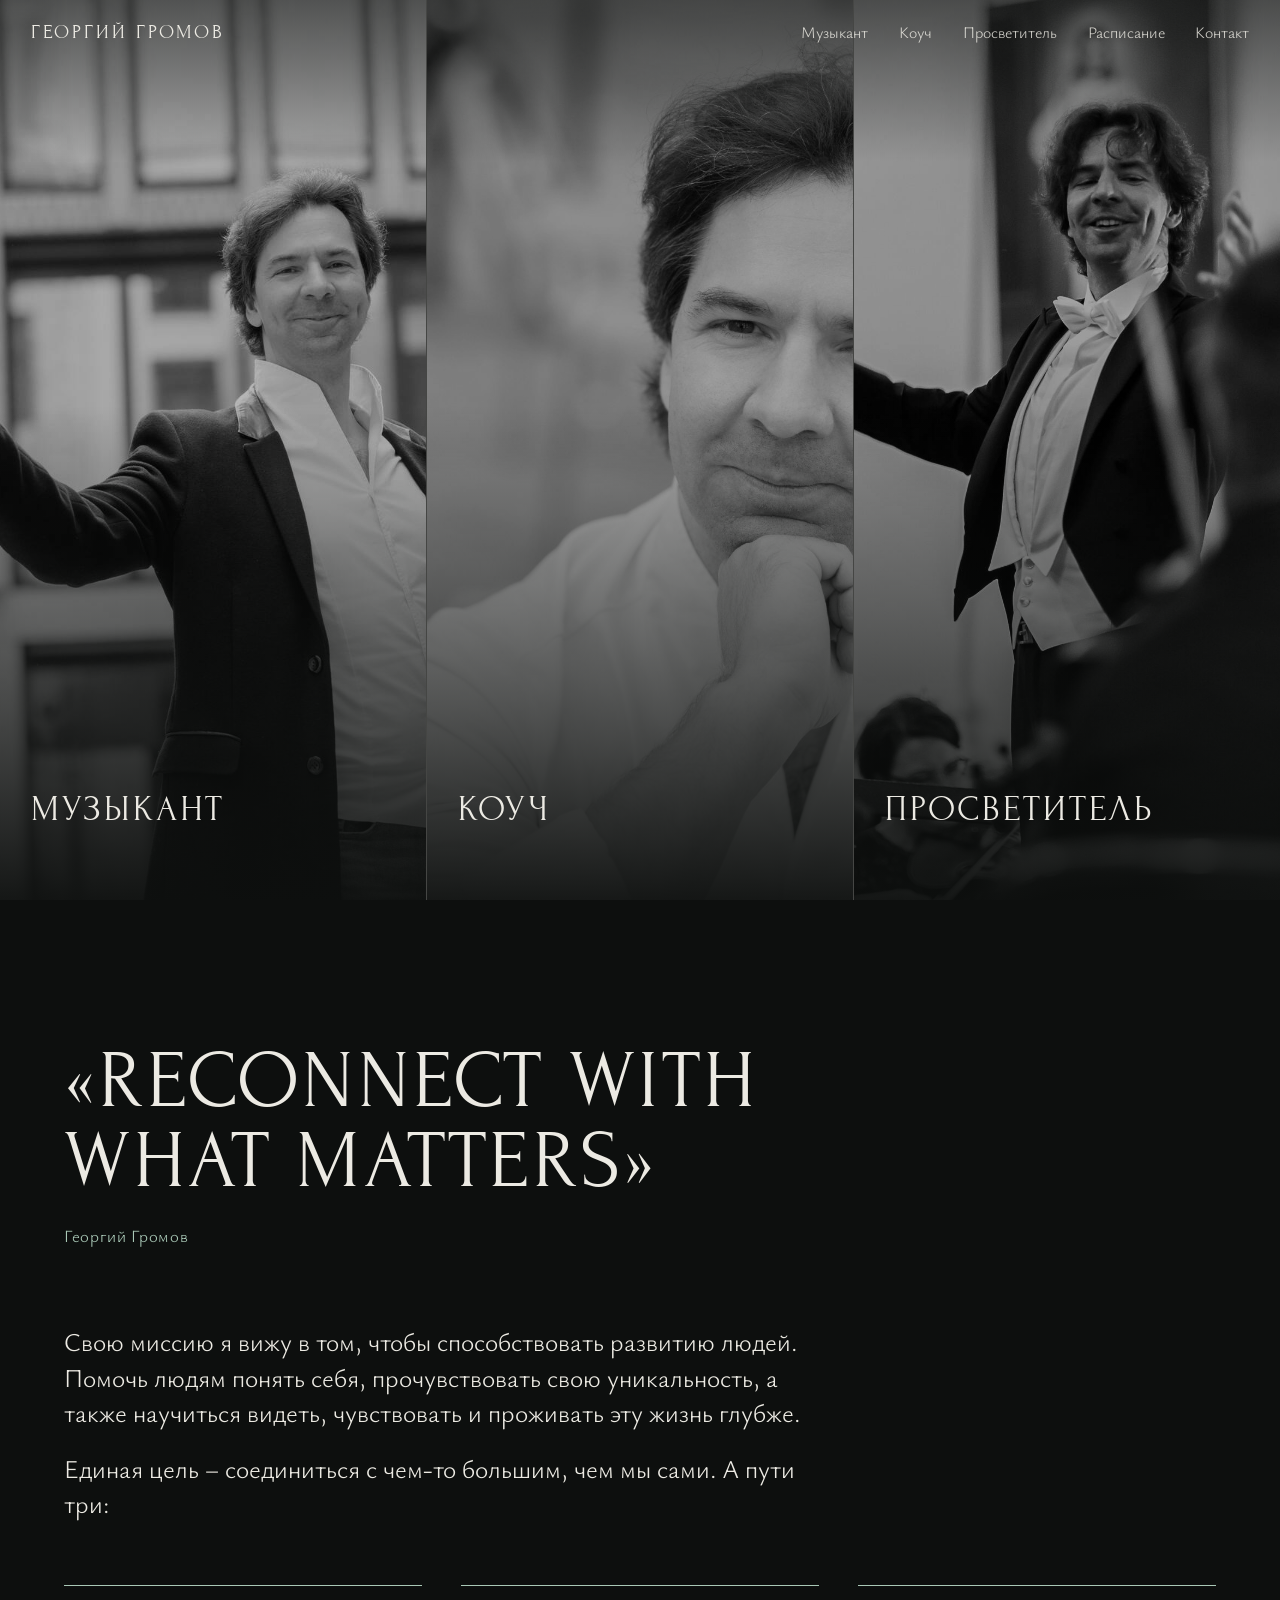
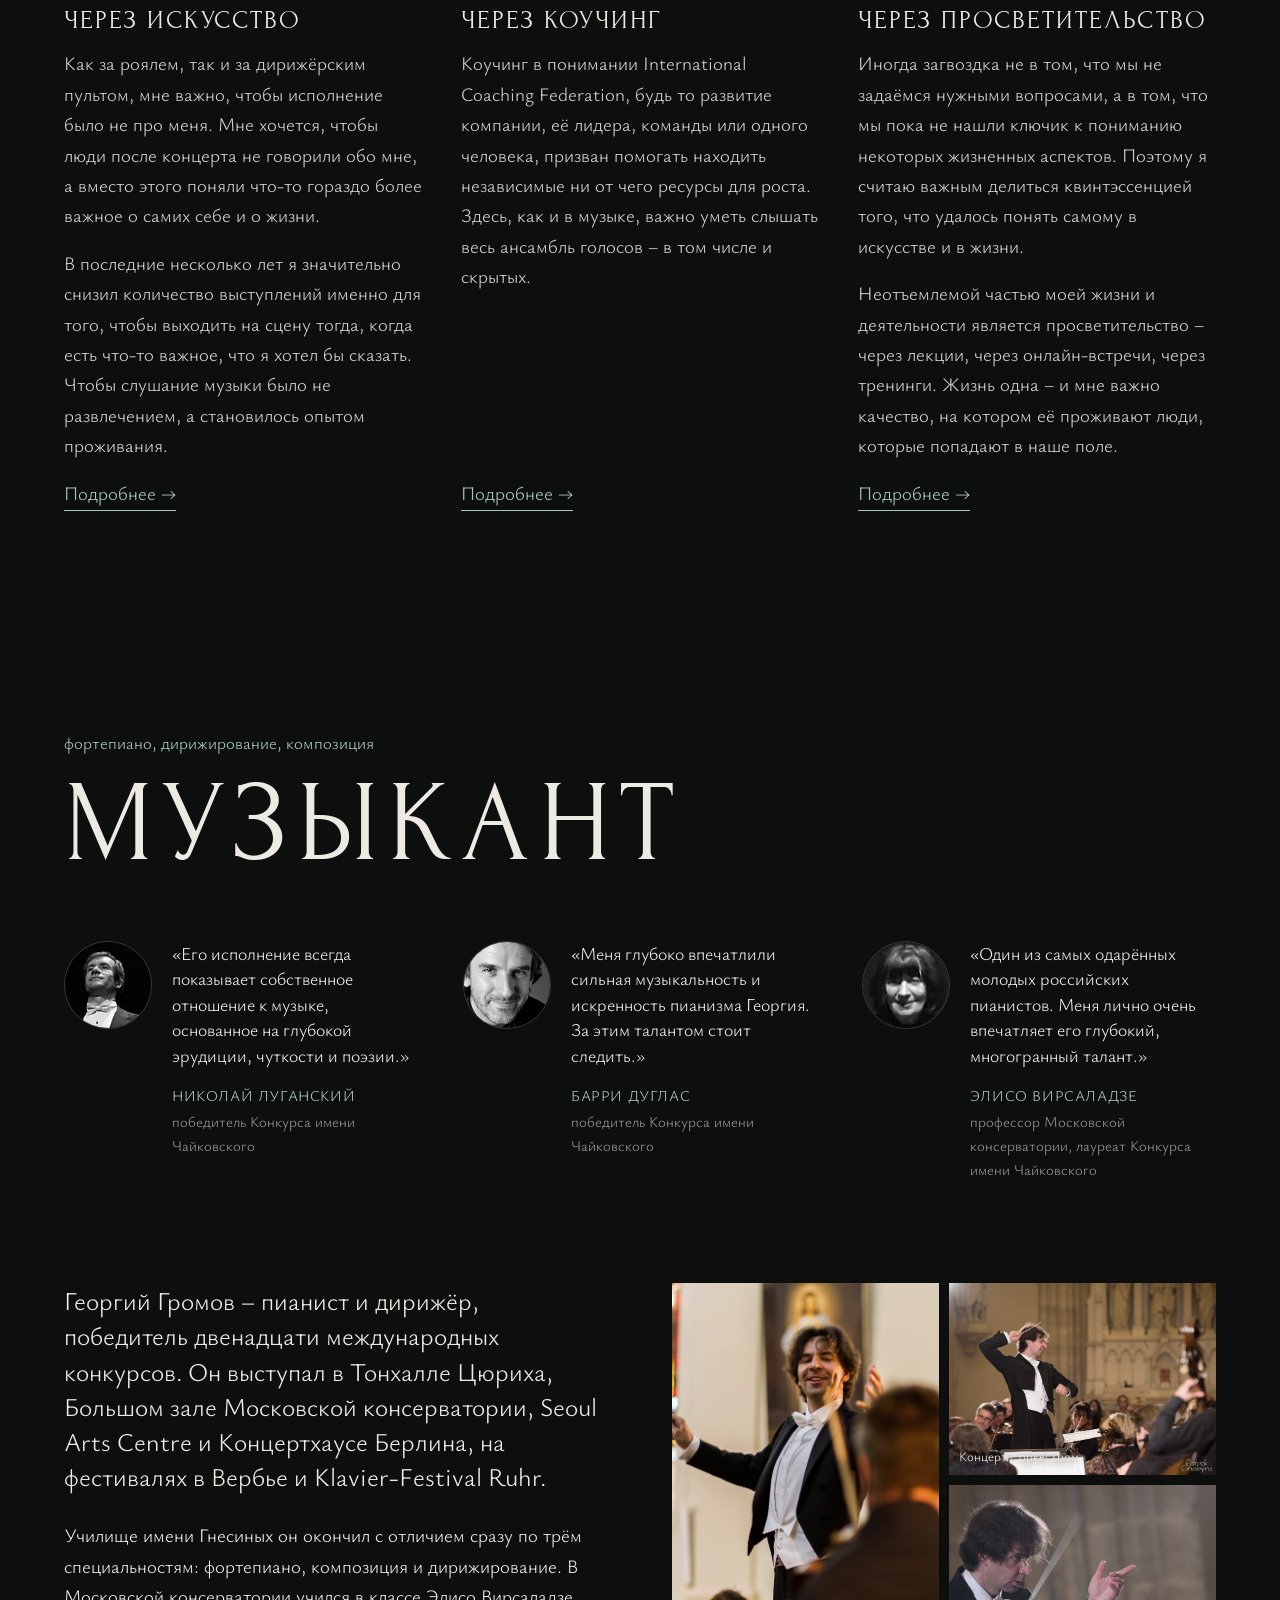
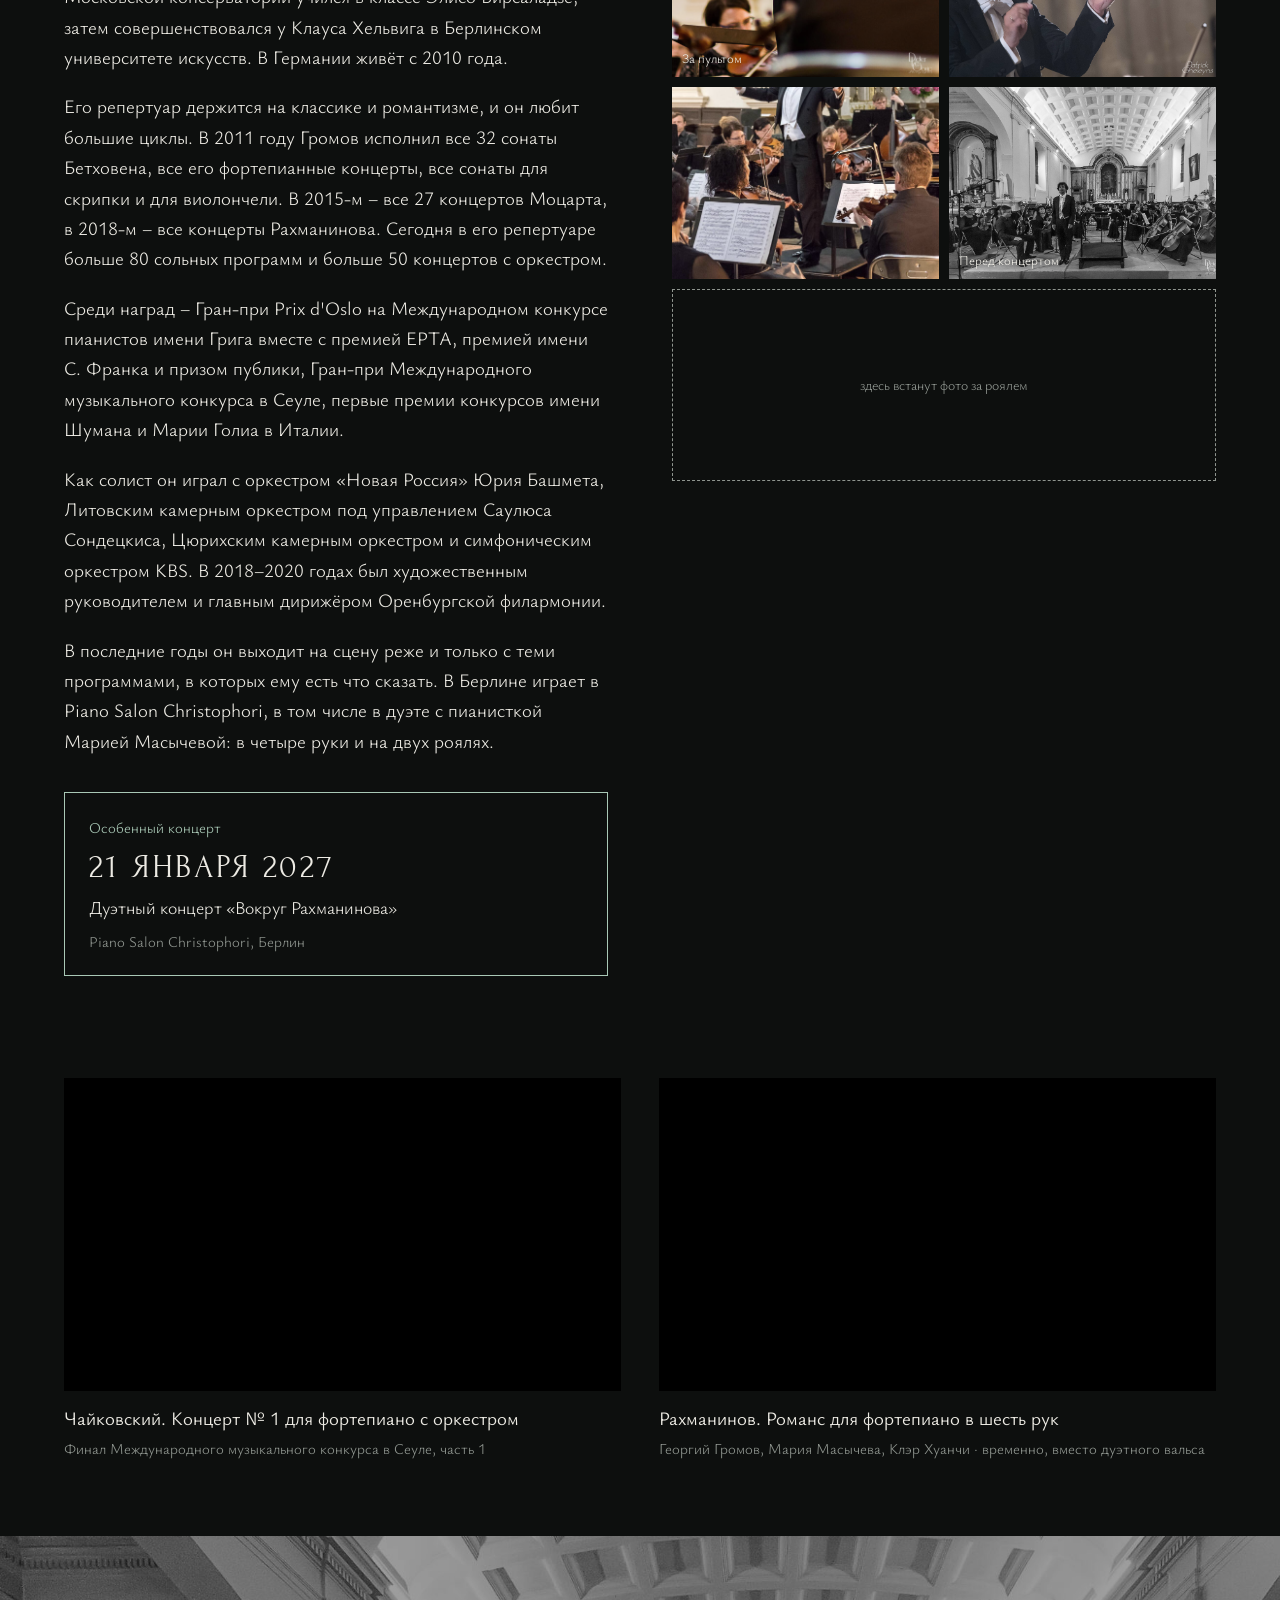
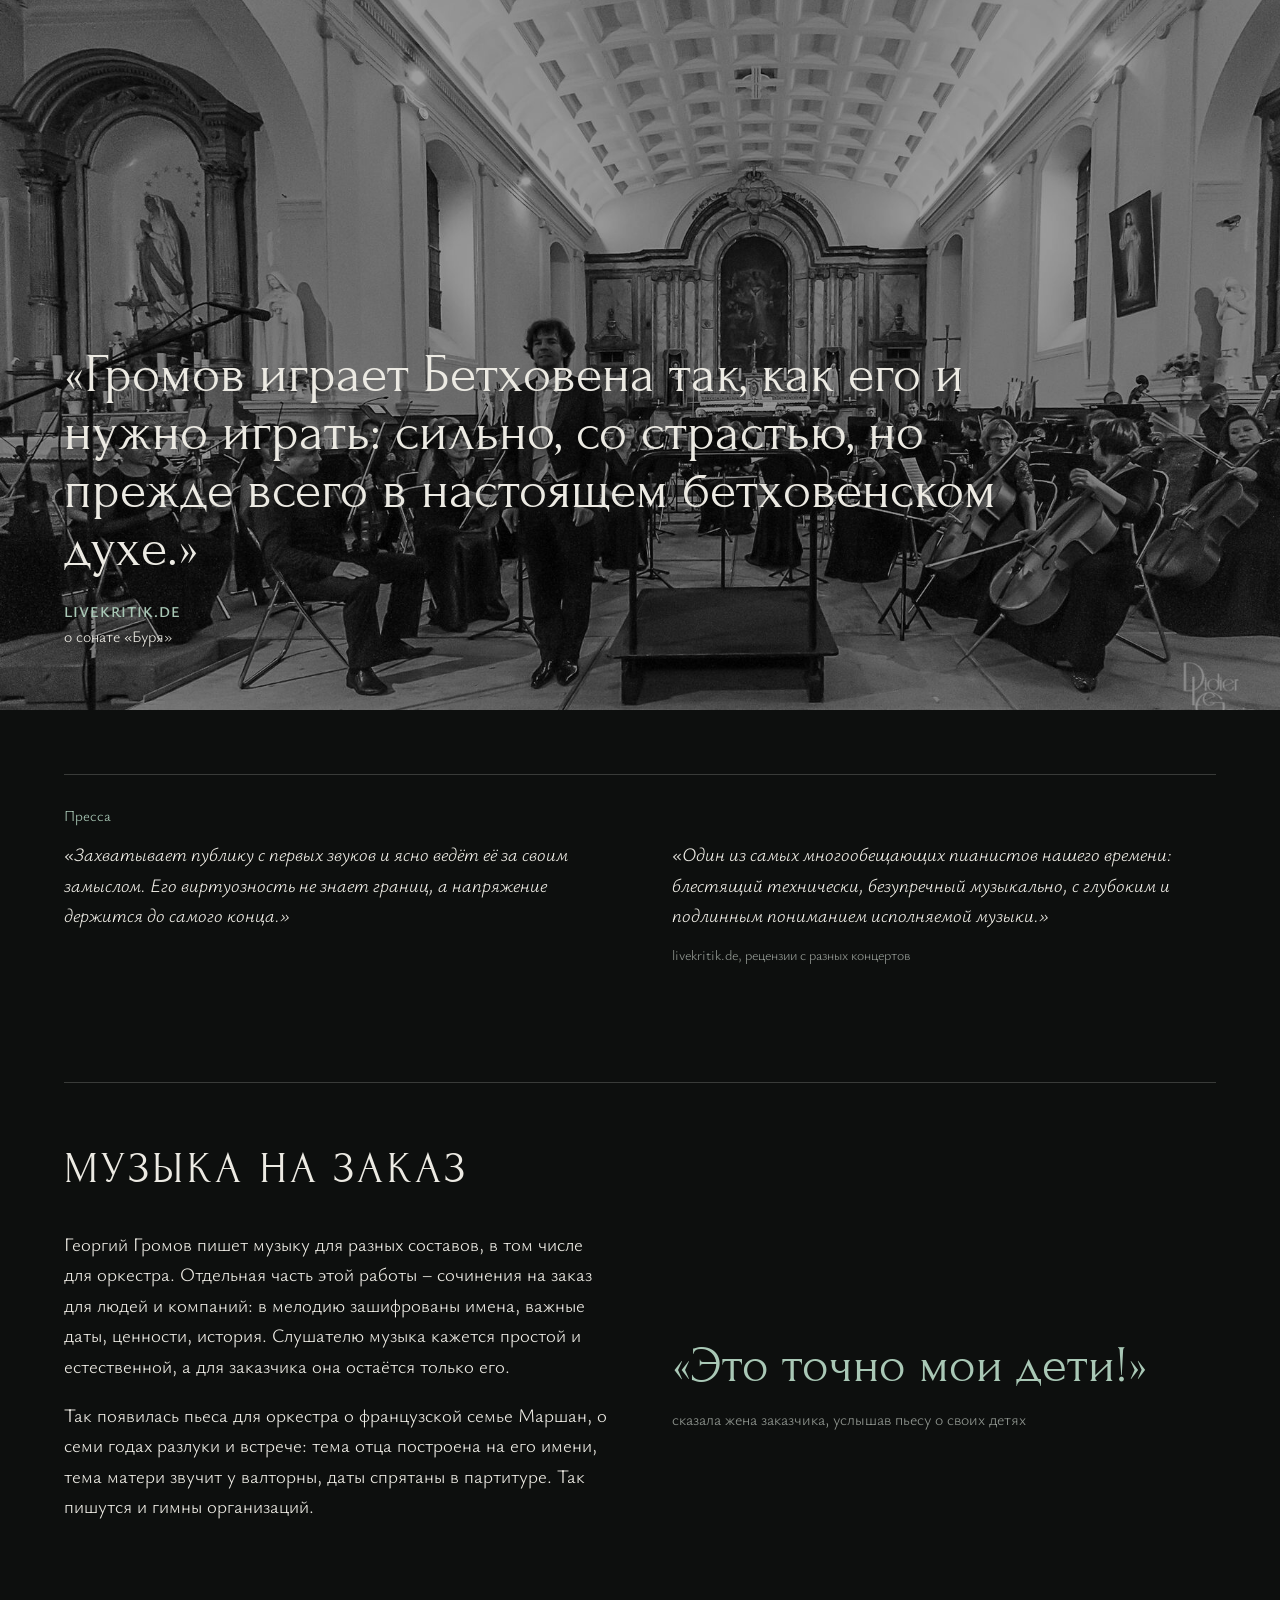
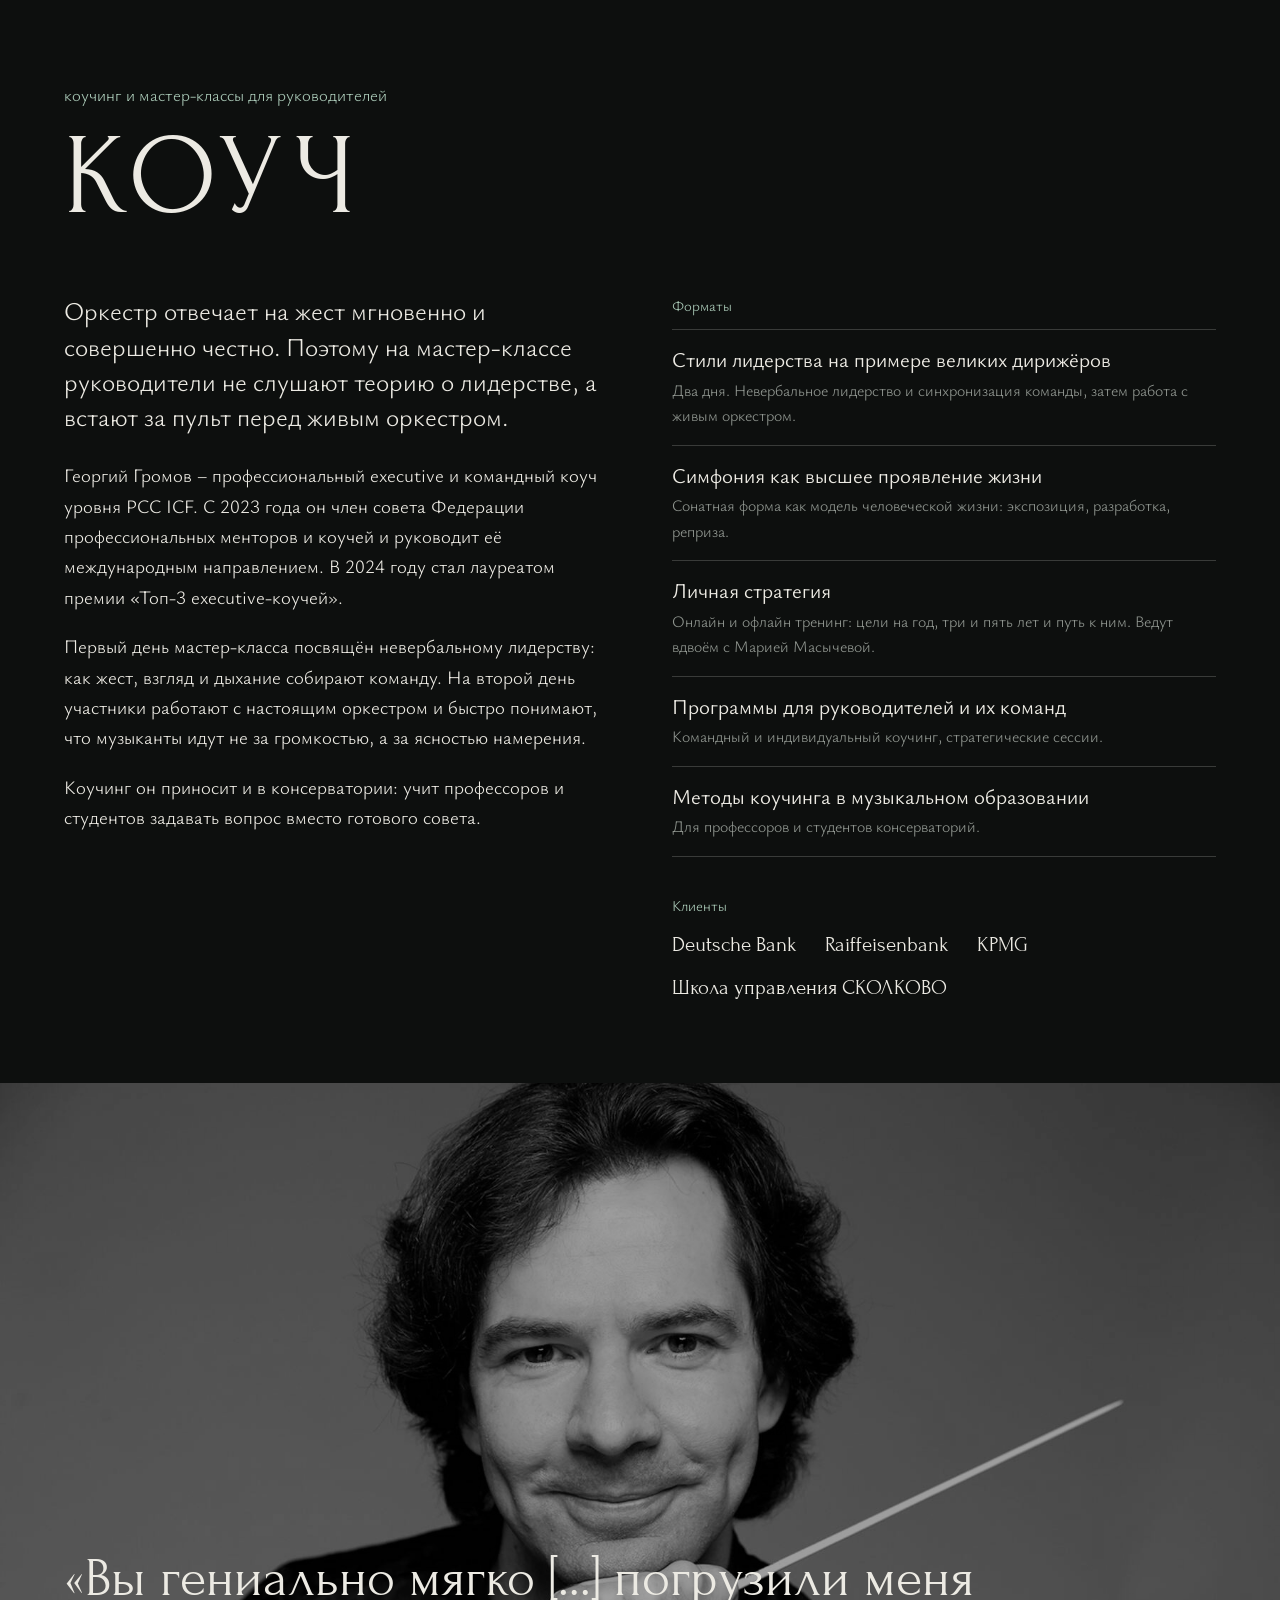
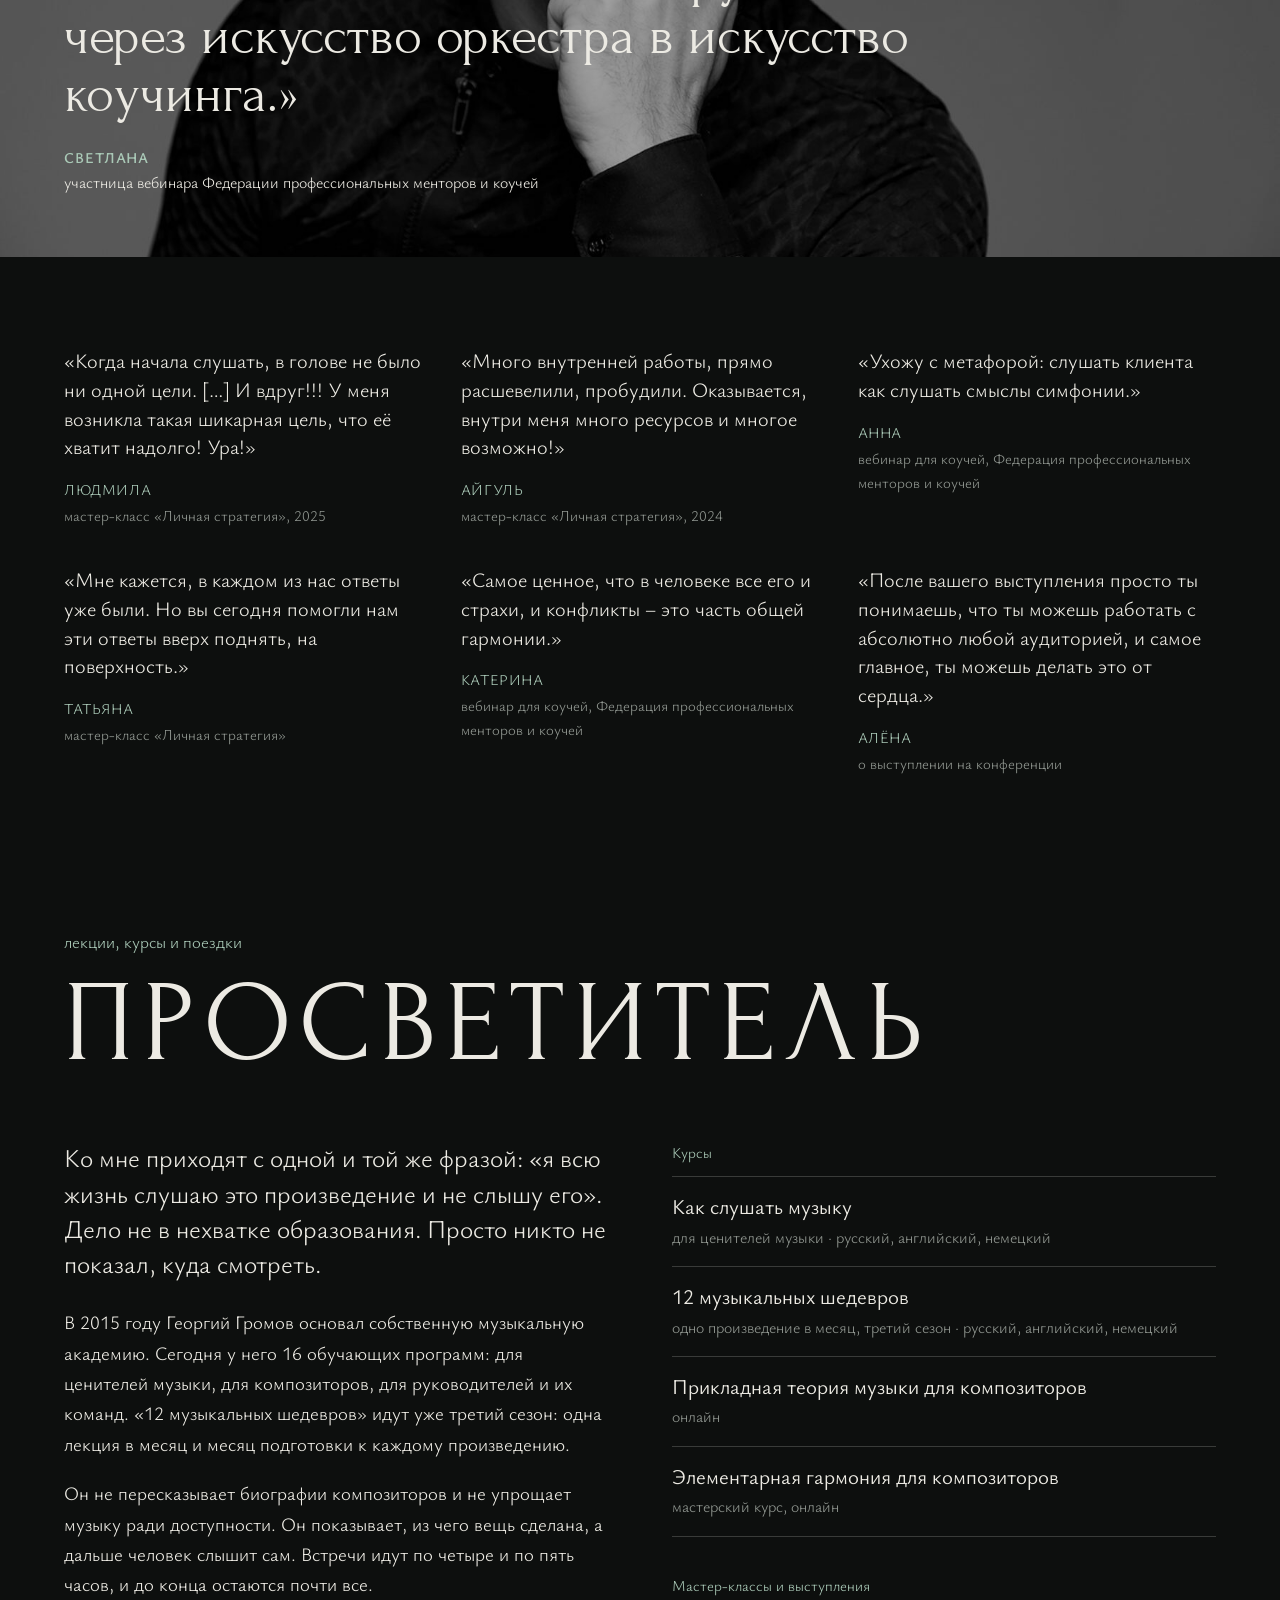
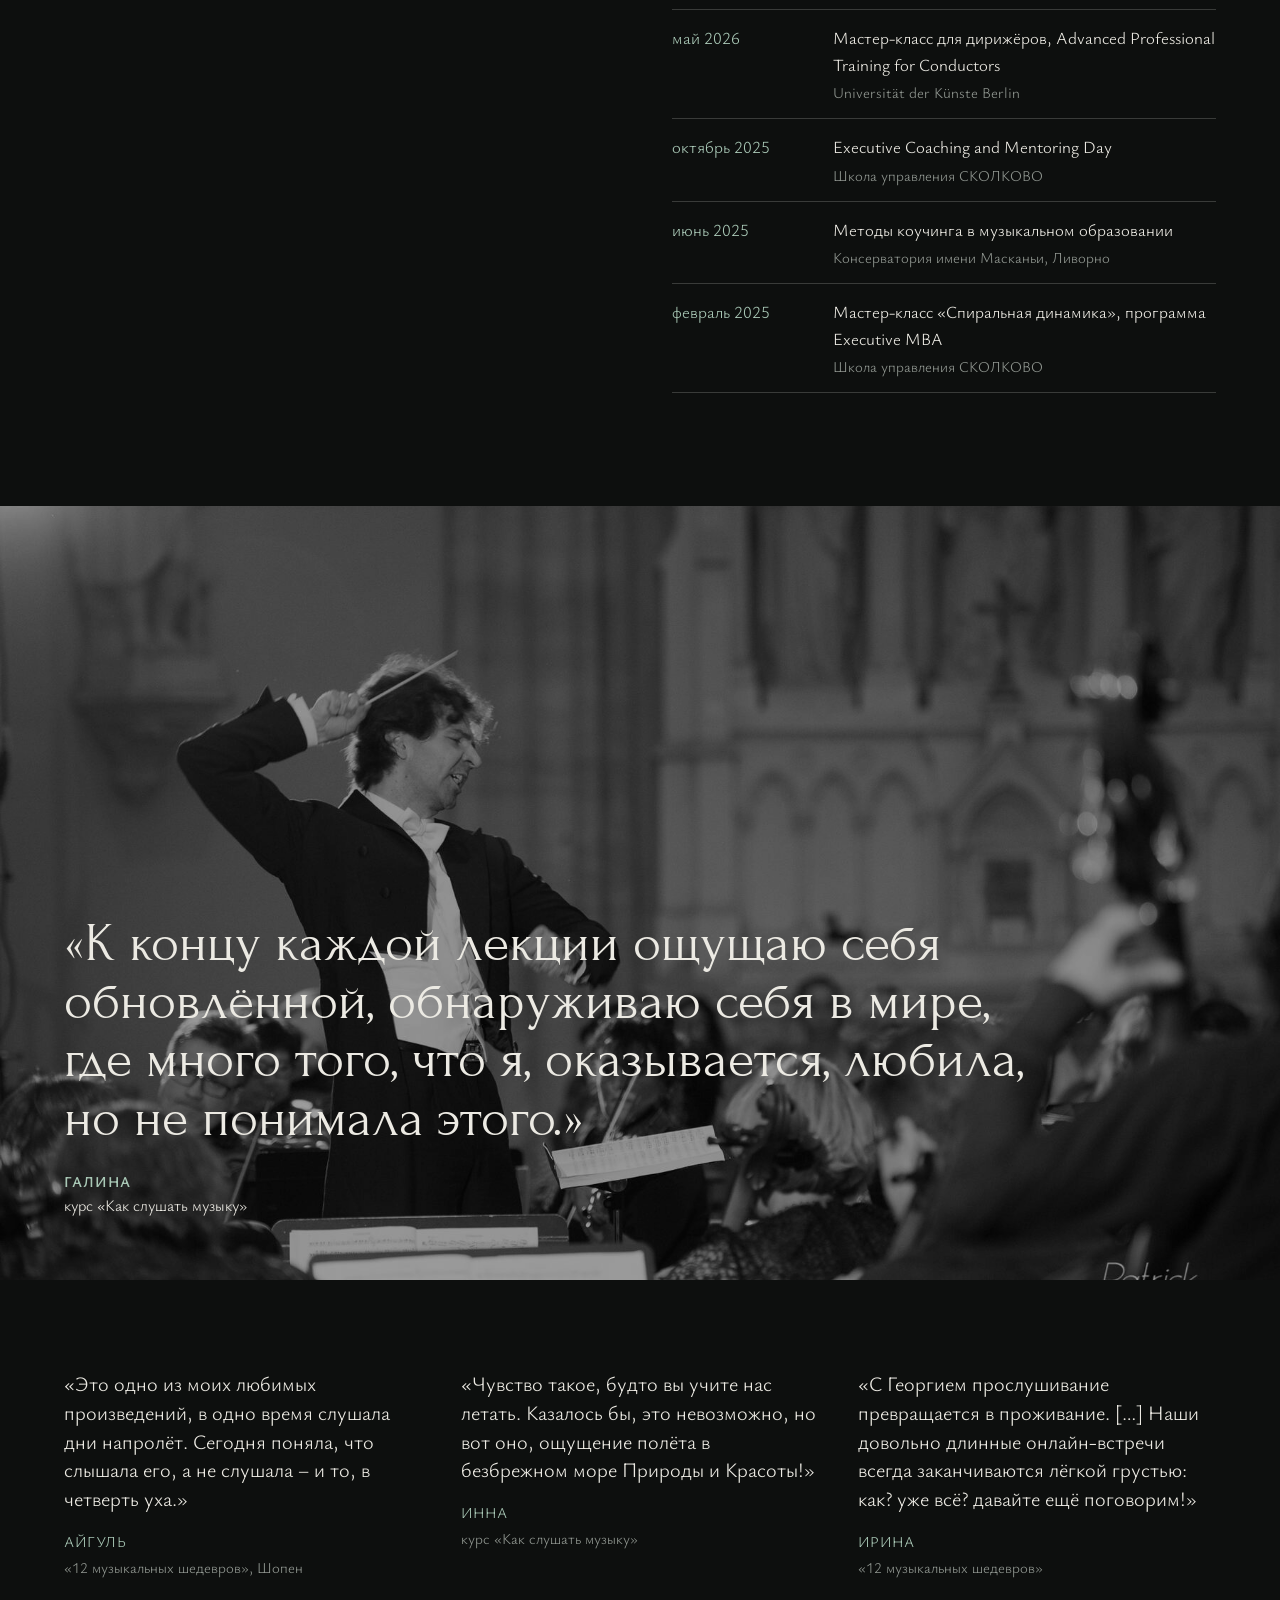
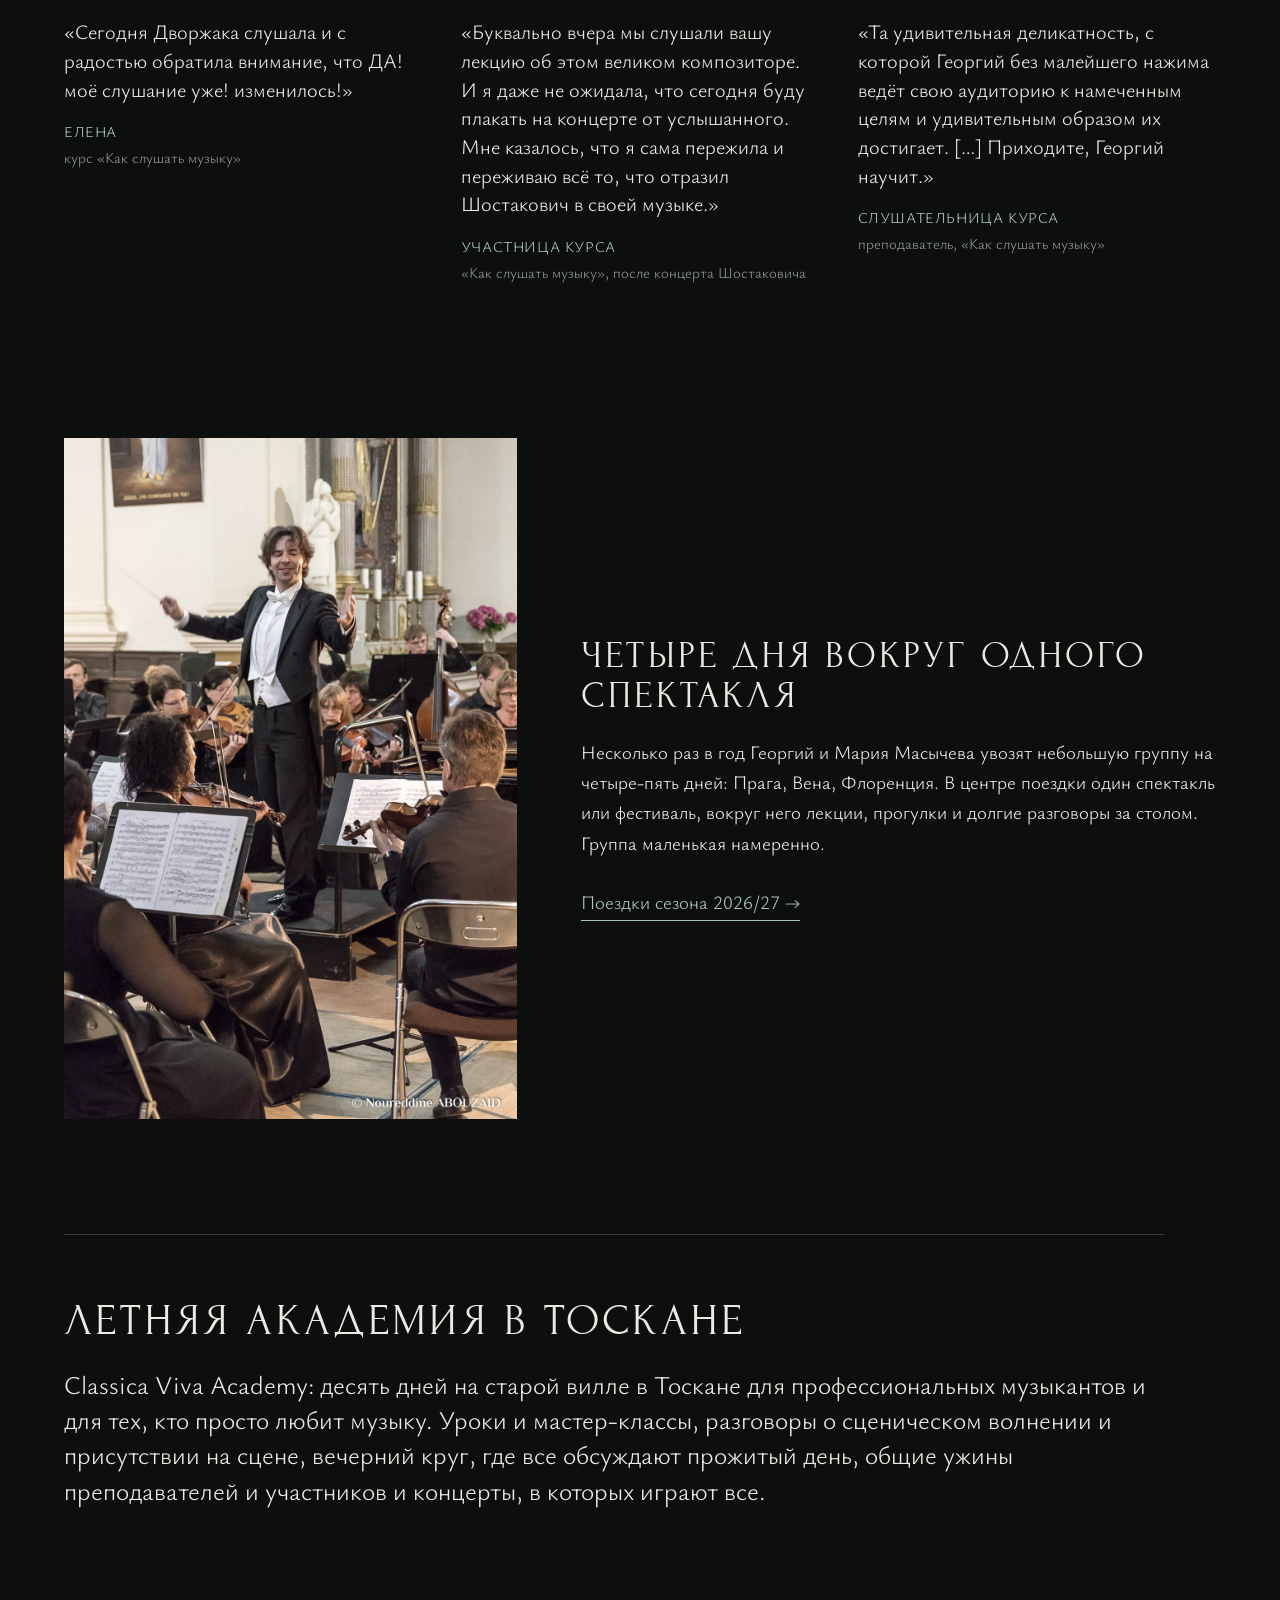
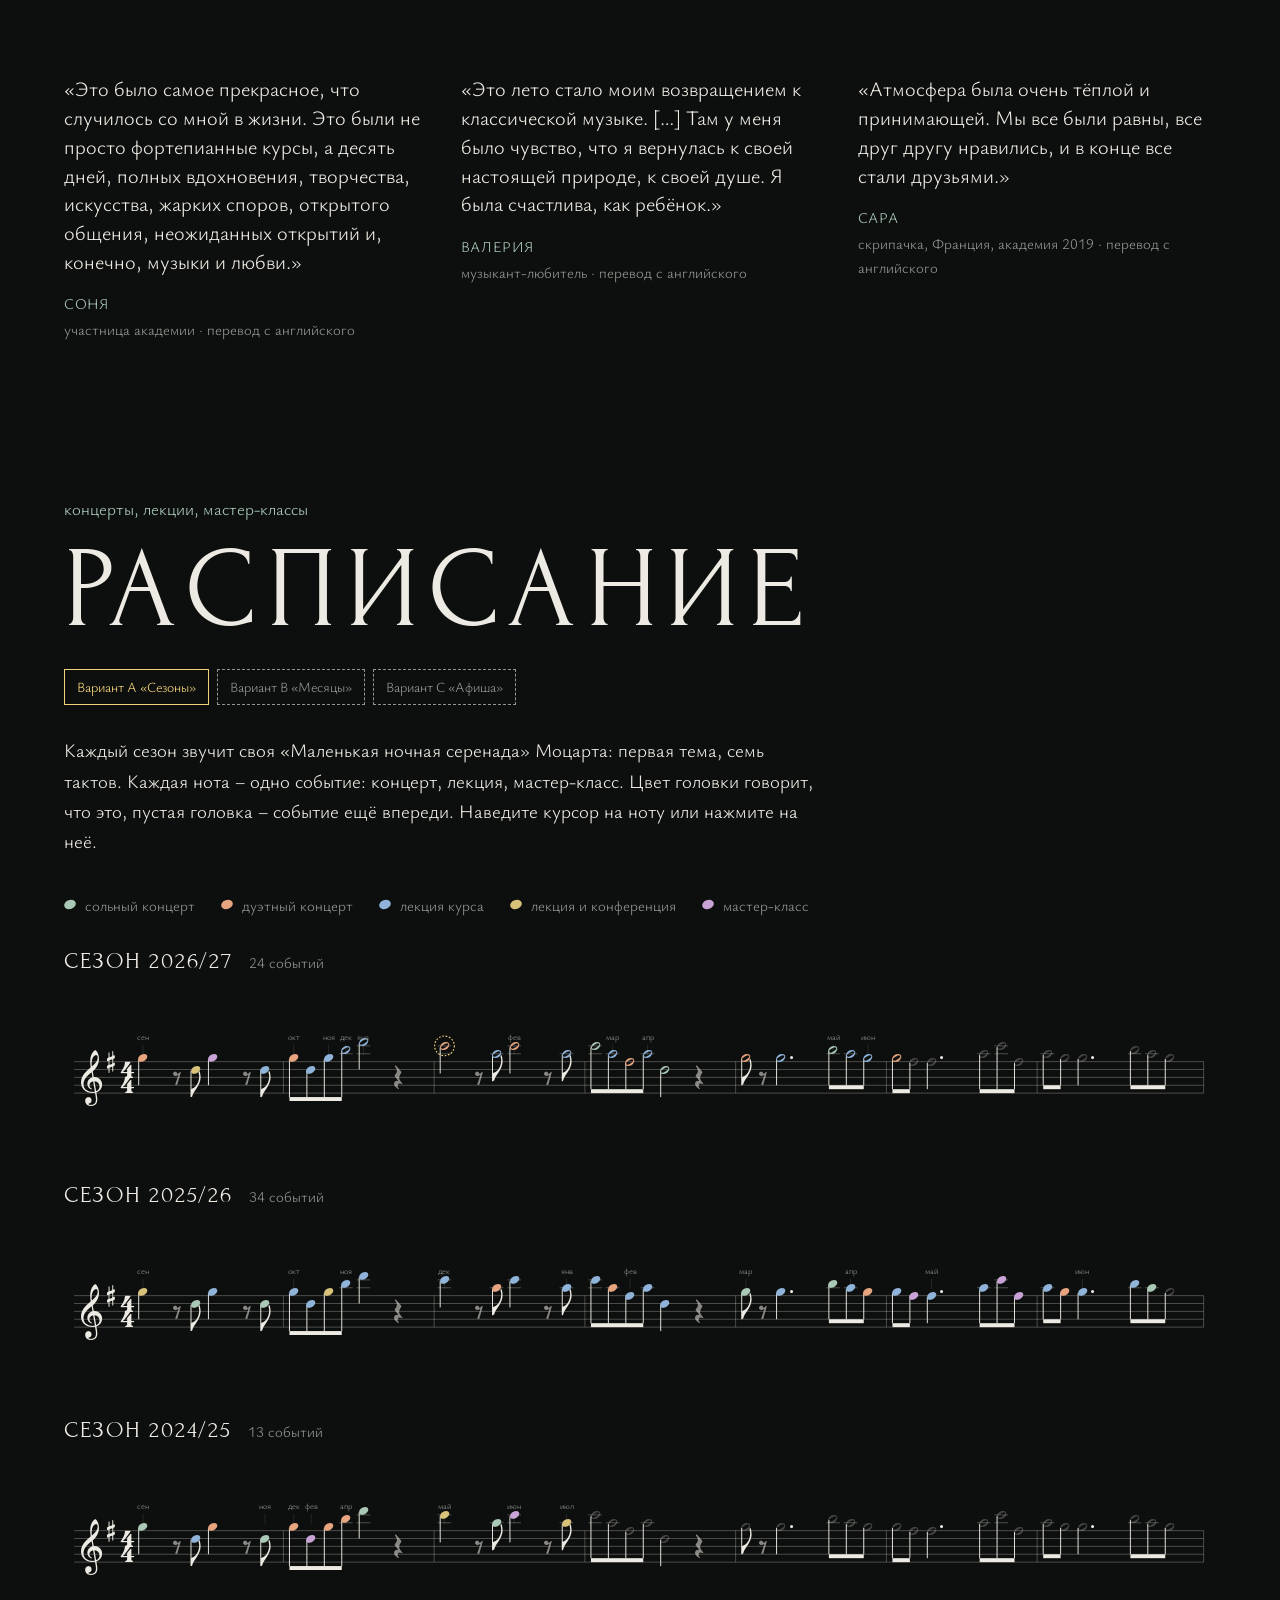
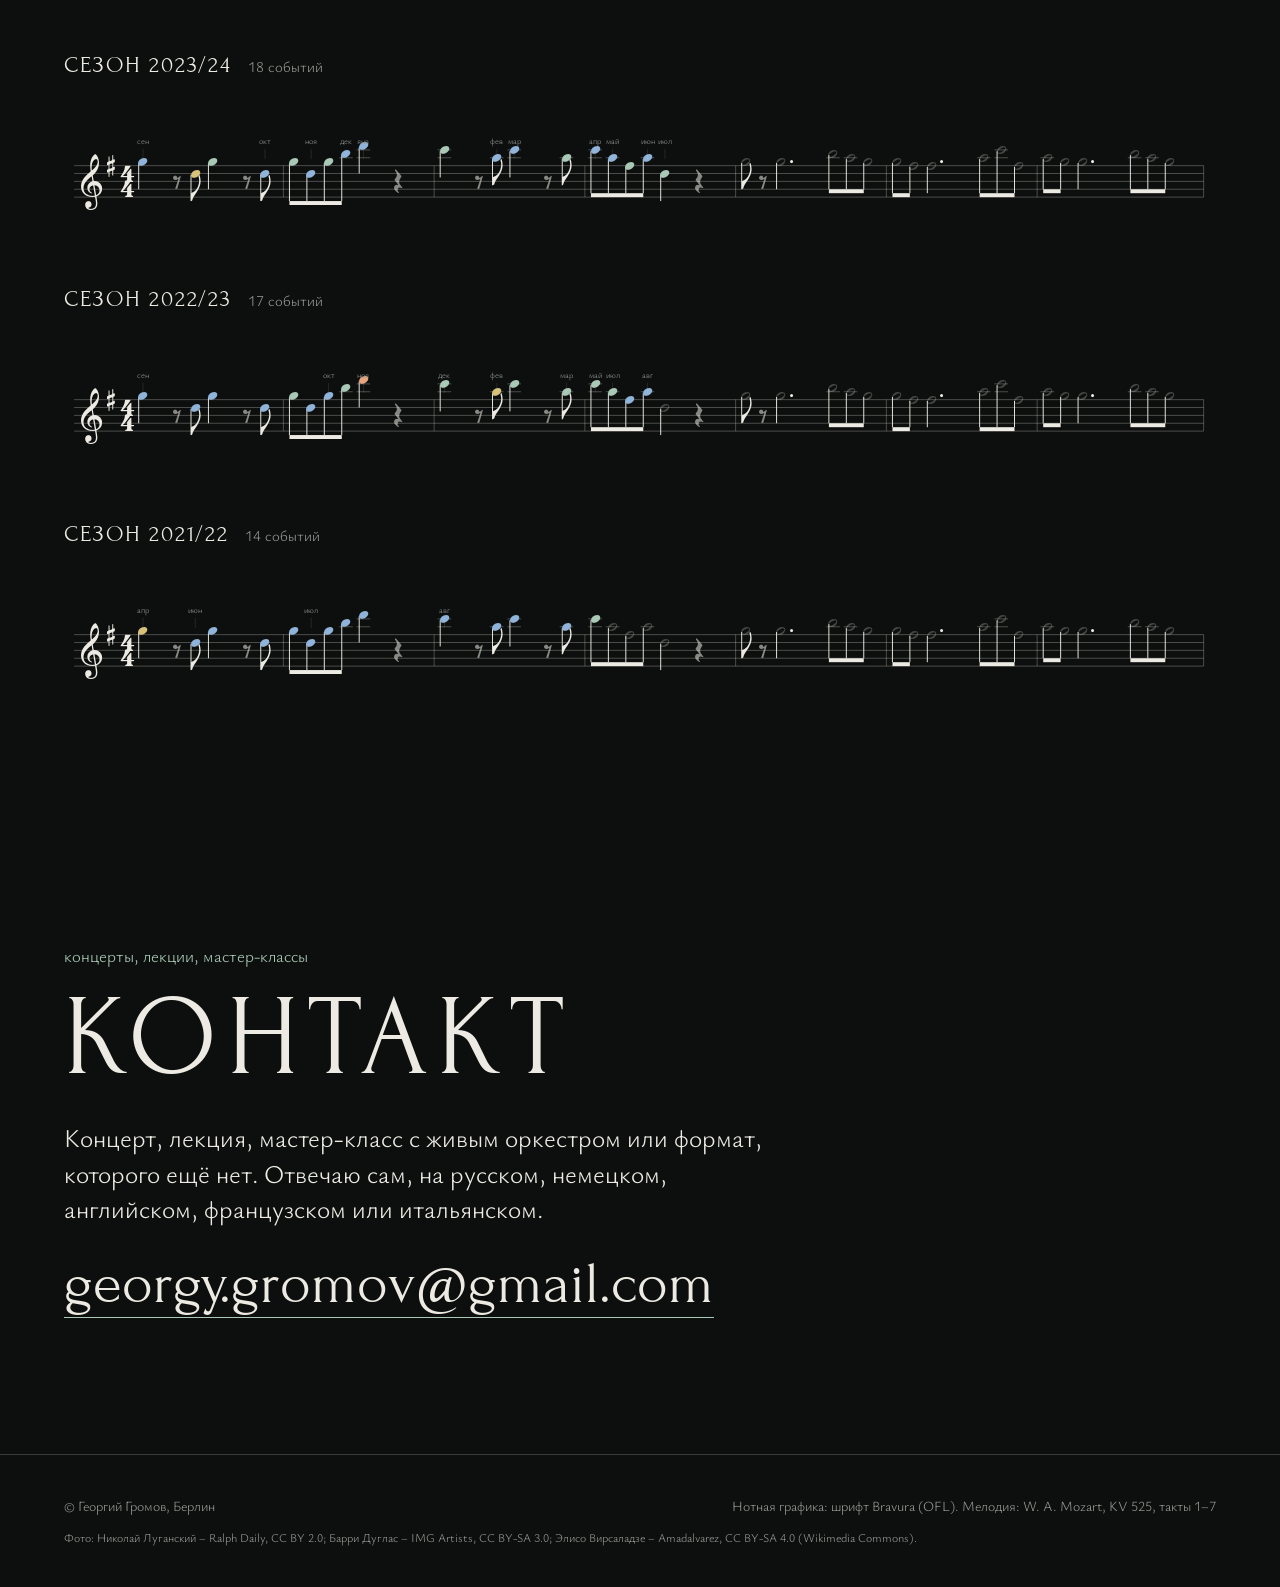
==== commit bb0f7bdc: "Расписание: 120 событий – первый сезон 12 шедевров, концерты памяти Горовица, новые концерты 2027 Co" ====
--- a/design/c-triptih/index.html
+++ b/design/c-triptih/index.html
@@ -247,7 +247,7 @@
 </style>
 </head>
 <body>
-<header class="cover"><div class="top"><h1 class="brand roman">Георгий Громов</h1><nav aria-label="Разделы"><a href="#muzykant">Музыкант</a><a href="#kouch">Коуч</a><a href="#prosvetitel">Просветитель</a><a href="#raspisanie">Расписание</a><a href="#kontakt">Контакт</a></nav></div><div class="tri"><a class="leaf" href="#muzykant"><img src="foto/h1.jpg" alt="Георгий Громов: музыкант" style="object-position:44% 28%"><div class="cap"><div class="r roman">Музыкант</div><div class="s">Дирижёр и пианист, победитель 12 международных конкурсов<br>Концерты с оркестром, сольные, дуэтные и камерные программы</div></div></a><a class="leaf" href="#kouch"><img src="foto/gromov-portret-krupno.jpg" alt="Георгий Громов: коуч" style="object-position:50% 25%"><div class="cap"><div class="r roman">Коуч</div><div class="s">Победитель премии «Топ-3 Executive-коучей», PCC ICF, сертифицированный мастер-коуч<br>Коучинг первых лиц, компаний, руководителей и их команд</div></div></a><a class="leaf" href="#prosvetitel"><img src="foto/p3.jpg" alt="Георгий Громов: просветитель" style="object-position:40% 25%"><div class="cap"><div class="r roman">Просветитель</div><div class="s">Онлайн- и офлайн-курсы на русском, английском, немецком, французском и итальянском языках, культурные ретриты с посещением выдающихся спектаклей и концертов, тренинги и мастер-классы</div></div></a></div></header><main><section class="sec mission"><blockquote class="motto roman">«Reconnect with what matters»<cite>Георгий Громов</cite></blockquote><p class="big">Свою миссию я вижу в том, чтобы способствовать развитию людей. Помочь людям понять себя, прочувствовать свою уникальность, а также научиться видеть, чувствовать и проживать эту жизнь глубже.</p><p class="big">Единая цель – соединиться с чем-то большим, чем мы сами. А пути три:</p><div class="paths"><div class="path"><h3 class="roman">Через искусство</h3><p>Как за роялем, так и за дирижёрским пультом, мне важно, чтобы исполнение было не про меня. Мне хочется, чтобы люди после концерта не говорили обо мне, а вместо этого поняли что-то гораздо более важное о самих себе и о жизни.</p><p>В последние несколько лет я значительно снизил количество выступлений именно для того, чтобы выходить на сцену тогда, когда есть что-то важное, что я хотел бы сказать. Чтобы слушание музыки было не развлечением, а становилось опытом проживания.</p><a class="more-link" href="#muzykant">Подробнее →</a></div><div class="path"><h3 class="roman">Через коучинг</h3><p>Коучинг в понимании International Coaching Federation, будь то развитие компании, её лидера, команды или одного человека, призван помогать находить независимые ни от чего ресурсы для роста. Здесь, как и в музыке, важно уметь слышать весь ансамбль голосов – в том числе и скрытых.</p><a class="more-link" href="#kouch">Подробнее →</a></div><div class="path"><h3 class="roman">Через просветительство</h3><p>Иногда загвоздка не в том, что мы не задаёмся нужными вопросами, а в том, что мы пока не нашли ключик к пониманию некоторых жизненных аспектов. Поэтому я считаю важным делиться квинтэссенцией того, что удалось понять самому в искусстве и в жизни.</p><p>Неотъемлемой частью моей жизни и деятельности является просветительство – через лекции, через онлайн-встречи, через тренинги. Жизнь одна – и мне важно качество, на котором её проживают люди, которые попадают в наше поле.</p><a class="more-link" href="#prosvetitel">Подробнее →</a></div></div></section><section class="sec" id="muzykant"><div class="eyebrow">фортепиано, дирижирование, композиция</div><h2 class="roman" id="muzykant-h">Музыкант</h2><div class="refs"><figure class="ref"><img src="foto/ref-lugansky.jpg" alt="Николай Луганский" loading="lazy"><figcaption><blockquote>«Его исполнение всегда показывает собственное отношение к музыке, основанное на глубокой эрудиции, чуткости и поэзии.»</blockquote><cite>Николай Луганский<span>победитель Конкурса имени Чайковского</span></cite></figcaption></figure><figure class="ref"><img src="foto/ref-douglas.jpg" alt="Барри Дуглас" loading="lazy"><figcaption><blockquote>«Меня глубоко впечатлили сильная музыкальность и искренность пианизма Георгия. За этим талантом стоит следить.»</blockquote><cite>Барри Дуглас<span>победитель Конкурса имени Чайковского</span></cite></figcaption></figure><figure class="ref"><img src="foto/ref-virsaladze.jpg" alt="Элисо Вирсаладзе" loading="lazy"><figcaption><blockquote>«Один из самых одарённых молодых российских пианистов. Меня лично очень впечатляет его глубокий, многогранный талант.»</blockquote><cite>Элисо Вирсаладзе<span>профессор Московской консерватории, лауреат Конкурса имени Чайковского</span></cite></figcaption></figure></div><div class="cols bio"><div><p class="big">Георгий Громов – пианист и дирижёр, победитель двенадцати международных конкурсов. Он выступал в Тонхалле Цюриха, Большом зале Московской консерватории, Seoul Arts Centre и Концертхаусе Берлина, на фестивалях в Вербье и Klavier-Festival Ruhr.</p><p>Училище имени Гнесиных он окончил с отличием сразу по трём специальностям: фортепиано, композиция и дирижирование. В Московской консерватории учился в классе Элисо Вирсаладзе, затем совершенствовался у Клауса Хельвига в Берлинском университете искусств. В Германии живёт с 2010 года.</p><p>Его репертуар держится на классике и романтизме, и он любит большие циклы. В 2011 году Громов исполнил все 32 сонаты Бетховена, все его фортепианные концерты, все сонаты для скрипки и для виолончели. В 2015-м – все 27 концертов Моцарта, в 2018-м – все концерты Рахманинова. Сегодня в его репертуаре больше 80 сольных программ и больше 50 концертов с оркестром.</p><p>Среди наград – Гран-при Prix d&#x27;Oslo на Международном конкурсе пианистов имени Грига вместе с премией EPTA, премией имени С. Франка и призом публики, Гран-при Международного музыкального конкурса в Сеуле, первые премии конкурсов имени Шумана и Марии Голиа в Италии.</p><p>Как солист он играл с оркестром «Новая Россия» Юрия Башмета, Литовским камерным оркестром под управлением Саулюса Сондецкиса, Цюрихским камерным оркестром и симфоническим оркестром KBS. В 2018–2020 годах был художественным руководителем и главным дирижёром Оренбургской филармонии.</p><p>В последние годы он выходит на сцену реже и только с теми программами, в которых ему есть что сказать. В Берлине играет в Piano Salon Christophori, в том числе в дуэте с пианисткой Марией Масычевой: в четыре руки и на двух роялях.</p><div class="next"><div class="lbl">Особенный концерт</div><div class="d roman">21 января 2027</div><div class="w">Дуэтный концерт «Вокруг Рахманинова»</div><div class="p">Piano Salon Christophori, Берлин</div></div></div><div class="gallery"><a class="g" href="foto/p3.jpg" target="_blank" rel="noopener"><img src="foto/p3.jpg" alt="За пультом" loading="lazy"><span>За пультом</span></a><a class="g" href="foto/h3.jpg" target="_blank" rel="noopener"><img src="foto/h3.jpg" alt="Концерт с оркестром" loading="lazy"><span>Концерт с оркестром</span></a><a class="g" href="foto/h2.jpg" target="_blank" rel="noopener"><img src="foto/h2.jpg" alt="Георгий Громов на концерте" loading="lazy"></a><a class="g" href="foto/p2.jpg" target="_blank" rel="noopener"><img src="foto/p2.jpg" alt="Георгий Громов на концерте" loading="lazy"></a><a class="g" href="foto/h5.jpg" target="_blank" rel="noopener"><img src="foto/h5.jpg" alt="Перед концертом" loading="lazy"><span>Перед концертом</span></a><div class="g g-wait"><span>здесь встанут фото за роялем</span></div></div></div><div class="vids"><figure class="vid"><div class="frame"><iframe src="https://www.youtube-nocookie.com/embed/JzneYR7HAUE" title="Чайковский. Концерт № 1 для фортепиано с оркестром" loading="lazy" allow="encrypted-media; picture-in-picture; fullscreen" allowfullscreen></iframe></div><figcaption><b>Чайковский. Концерт № 1 для фортепиано с оркестром</b><span>Финал Международного музыкального конкурса в Сеуле, часть 1</span></figcaption></figure><figure class="vid"><div class="frame"><iframe src="https://www.youtube-nocookie.com/embed/oFkjAsQ2hbs" title="Рахманинов. Романс для фортепиано в шесть рук" loading="lazy" allow="encrypted-media; picture-in-picture; fullscreen" allowfullscreen></iframe></div><figcaption><b>Рахманинов. Романс для фортепиано в шесть рук</b><span>Георгий Громов, Мария Масычева, Клэр Хуанчи · временно, вместо дуэтного вальса</span></figcaption></figure></div></section><figure class="band "><img src="foto/h5.jpg" alt="" loading="lazy" style="object-position:50% 50%"><blockquote>«Громов играет Бетховена так, как его и нужно играть: сильно, со страстью, но прежде всего в настоящем бетховенском духе.»<cite>livekritik.de<span>о сонате «Буря»</span></cite></blockquote></figure><div class="press"><div class="lbl">Пресса</div><p>«Захватывает публику с первых звуков и ясно ведёт её за своим замыслом. Его виртуозность не знает границ, а напряжение держится до самого конца.»</p><p>«Один из самых многообещающих пианистов нашего времени: блестящий технически, безупречный музыкально, с глубоким и подлинным пониманием исполняемой музыки.»</p><small>livekritik.de, рецензии с разных концертов</small></div><div class="comp"><h3 class="roman">Музыка на заказ</h3><div class="cols"><div><p>Георгий Громов пишет музыку для разных составов, в том числе для оркестра. Отдельная часть этой работы – сочинения на заказ для людей и компаний: в мелодию зашифрованы имена, важные даты, ценности, история. Слушателю музыка кажется простой и естественной, а для заказчика она остаётся только его.</p><p>Так появилась пьеса для оркестра о французской семье Маршан, о семи годах разлуки и встрече: тема отца построена на его имени, тема матери звучит у валторны, даты спрятаны в партитуре. Так пишутся и гимны организаций.</p></div><blockquote>«Это точно мои дети!»<cite>сказала жена заказчика, услышав пьесу о своих детях</cite></blockquote></div></div><section class="sec" id="kouch"><div class="eyebrow">коучинг и мастер-классы для руководителей</div><h2 class="roman" id="kouch-h">Коуч</h2><div class="cols"><div><p class="big">Оркестр отвечает на жест мгновенно и совершенно честно. Поэтому на мастер-классе руководители не слушают теорию о лидерстве, а встают за пульт перед живым оркестром.</p><p>Георгий Громов – профессиональный executive и командный коуч уровня PCC ICF. С 2023 года он член совета Федерации профессиональных менторов и коучей и руководит её международным направлением. В 2024 году стал лауреатом премии «Топ-3 executive-коучей».</p><p>Первый день мастер-класса посвящён невербальному лидерству: как жест, взгляд и дыхание собирают команду. На второй день участники работают с настоящим оркестром и быстро понимают, что музыканты идут не за громкостью, а за ясностью намерения.</p><p>Коучинг он приносит и в консерватории: учит профессоров и студентов задавать вопрос вместо готового совета.</p></div><div><div class="lbl">Форматы</div><ul class="formats"><li><b>Стили лидерства на примере великих дирижёров</b><span>Два дня. Невербальное лидерство и синхронизация команды, затем работа с живым оркестром.</span></li><li><b>Симфония как высшее проявление жизни</b><span>Сонатная форма как модель человеческой жизни: экспозиция, разработка, реприза.</span></li><li><b>Личная стратегия</b><span>Онлайн и офлайн тренинг: цели на год, три и пять лет и путь к ним. Ведут вдвоём с Марией Масычевой.</span></li><li><b>Программы для руководителей и их команд</b><span>Командный и индивидуальный коучинг, стратегические сессии.</span></li><li><b>Методы коучинга в музыкальном образовании</b><span>Для профессоров и студентов консерваторий.</span></li></ul><div class="lbl">Клиенты</div><div class="clients"><span>Deutsche Bank</span><span>Raiffeisenbank</span><span>KPMG</span><span>Школа управления СКОЛКОВО</span></div></div></div></section><figure class="band "><img src="foto/h4.jpg" alt="" loading="lazy" style="object-position:60% 30%"><blockquote>«Вы гениально мягко […] погрузили меня через искусство оркестра в искусство коучинга.»<cite>Светлана<span>участница вебинара Федерации профессиональных менторов и коучей</span></cite></blockquote></figure><div class="voices"><div><blockquote>«Когда начала слушать, в голове не было ни одной цели. […] И вдруг!!! У меня возникла такая шикарная цель, что её хватит надолго! Ура!»</blockquote><cite>Людмила<span>мастер-класс «Личная стратегия», 2025</span></cite></div><div><blockquote>«Много внутренней работы, прямо расшевелили, пробудили. Оказывается, внутри меня много ресурсов и многое возможно!»</blockquote><cite>Айгуль<span>мастер-класс «Личная стратегия», 2024</span></cite></div><div><blockquote>«Ухожу с метафорой: слушать клиента как слушать смыслы симфонии.»</blockquote><cite>Анна<span>вебинар для коучей, Федерация профессиональных менторов и коучей</span></cite></div><div><blockquote>«Мне кажется, в каждом из нас ответы уже были. Но вы сегодня помогли нам эти ответы вверх поднять, на поверхность.»</blockquote><cite>Татьяна<span>мастер-класс «Личная стратегия»</span></cite></div><div><blockquote>«Самое ценное, что в человеке все его и страхи, и конфликты – это часть общей гармонии.»</blockquote><cite>Катерина<span>вебинар для коучей, Федерация профессиональных менторов и коучей</span></cite></div><div><blockquote>«После вашего выступления просто ты понимаешь, что ты можешь работать с абсолютно любой аудиторией, и самое главное, ты можешь делать это от сердца.»</blockquote><cite>Алёна<span>о выступлении на конференции</span></cite></div></div><section class="sec" id="prosvetitel"><div class="eyebrow">лекции, курсы и поездки</div><h2 class="roman" id="prosvetitel-h">Просветитель</h2><div class="cols"><div><p class="big">Ко мне приходят с одной и той же фразой: «я всю жизнь слушаю это произведение и не слышу его». Дело не в нехватке образования. Просто никто не показал, куда смотреть.</p><p>В 2015 году Георгий Громов основал собственную музыкальную академию. Сегодня у него 16 обучающих программ: для ценителей музыки, для композиторов, для руководителей и их команд. «12 музыкальных шедевров» идут уже третий сезон: одна лекция в месяц и месяц подготовки к каждому произведению.</p><p>Он не пересказывает биографии композиторов и не упрощает музыку ради доступности. Он показывает, из чего вещь сделана, а дальше человек слышит сам. Встречи идут по четыре и по пять часов, и до конца остаются почти все.</p></div><div><div class="lbl">Курсы</div><ul class="formats"><li><b>Как слушать музыку</b><span>для ценителей музыки · русский, английский, немецкий</span></li><li><b>12 музыкальных шедевров</b><span>одно произведение в месяц, третий сезон · русский, английский, немецкий</span></li><li><b>Прикладная теория музыки для композиторов</b><span>онлайн</span></li><li><b>Элементарная гармония для композиторов</b><span>мастерский курс, онлайн</span></li></ul><div class="lbl">Мастер-классы и выступления</div><ul class="akadem"><li><span class="when">май 2026</span><span class="what">Мастер-класс для дирижёров, Advanced Professional Training for Conductors<i>Universität der Künste Berlin</i></span></li><li><span class="when">октябрь 2025</span><span class="what">Executive Coaching and Mentoring Day<i>Школа управления СКОЛКОВО</i></span></li><li><span class="when">июнь 2025</span><span class="what">Методы коучинга в музыкальном образовании<i>Консерватория имени Масканьи, Ливорно</i></span></li><li><span class="when">февраль 2025</span><span class="what">Мастер-класс «Спиральная динамика», программа Executive MBA<i>Школа управления СКОЛКОВО</i></span></li></ul></div></div></section><figure class="band "><img src="foto/h3.jpg" alt="" loading="lazy" style="object-position:50% 35%"><blockquote>«К концу каждой лекции ощущаю себя обновлённой, обнаруживаю себя в мире, где много того, что я, оказывается, любила, но не понимала этого.»<cite>Галина<span>курс «Как слушать музыку»</span></cite></blockquote></figure><div class="voices"><div><blockquote>«Это одно из моих любимых произведений, в одно время слушала дни напролёт. Сегодня поняла, что слышала его, а не слушала – и то, в четверть уха.»</blockquote><cite>Айгуль<span>«12 музыкальных шедевров», Шопен</span></cite></div><div><blockquote>«Чувство такое, будто вы учите нас летать. Казалось бы, это невозможно, но вот оно, ощущение полёта в безбрежном море Природы и Красоты!»</blockquote><cite>Инна<span>курс «Как слушать музыку»</span></cite></div><div><blockquote>«С Георгием прослушивание превращается в проживание. […] Наши довольно длинные онлайн-встречи всегда заканчиваются лёгкой грустью: как? уже всё? давайте ещё поговорим!»</blockquote><cite>Ирина<span>«12 музыкальных шедевров»</span></cite></div><div><blockquote>«Сегодня Дворжака слушала и с радостью обратила внимание, что ДА! моё слушание уже! изменилось!»</blockquote><cite>Елена<span>курс «Как слушать музыку»</span></cite></div><div><blockquote>«Буквально вчера мы слушали вашу лекцию об этом великом композиторе. И я даже не ожидала, что сегодня буду плакать на концерте от услышанного. Мне казалось, что я сама пережила и переживаю всё то, что отразил Шостакович в своей музыке.»</blockquote><cite>Участница курса<span>«Как слушать музыку», после концерта Шостаковича</span></cite></div><div><blockquote>«Та удивительная деликатность, с которой Георгий без малейшего нажима ведёт свою аудиторию к намеченным целям и удивительным образом их достигает. […] Приходите, Георгий научит.»</blockquote><cite>Слушательница курса<span>преподаватель, «Как слушать музыку»</span></cite></div></div><section class="sec trips-sec"><div class="trips"><figure><img src="foto/p2.jpg" alt="" loading="lazy"></figure><div><h3 class="roman">Четыре дня вокруг одного спектакля</h3><p>Несколько раз в год Георгий и Мария Масычева увозят небольшую группу на четыре-пять дней: Прага, Вена, Флоренция. В центре поездки один спектакль или фестиваль, вокруг него лекции, прогулки и долгие разговоры за столом. Группа маленькая намеренно.</p><a class="more-link" href="https://artconnect.space/retreats2027">Поездки сезона 2026/27 →</a></div></div><div class="academy"><h3 class="roman">Летняя академия в Тоскане</h3><p class="big">Classica Viva Academy: десять дней на старой вилле в Тоскане для профессиональных музыкантов и для тех, кто просто любит музыку. Уроки и мастер-классы, разговоры о сценическом волнении и присутствии на сцене, вечерний круг, где все обсуждают прожитый день, общие ужины преподавателей и участников и концерты, в которых играют все.</p></div></section><div class="voices"><div><blockquote>«Это было самое прекрасное, что случилось со мной в жизни. Это были не просто фортепианные курсы, а десять дней, полных вдохновения, творчества, искусства, жарких споров, открытого общения, неожиданных открытий и, конечно, музыки и любви.»</blockquote><cite>Соня<span>участница академии · перевод с английского</span></cite></div><div><blockquote>«Это лето стало моим возвращением к классической музыке. […] Там у меня было чувство, что я вернулась к своей настоящей природе, к своей душе. Я была счастлива, как ребёнок.»</blockquote><cite>Валерия<span>музыкант-любитель · перевод с английского</span></cite></div><div><blockquote>«Атмосфера была очень тёплой и принимающей. Мы все были равны, все друг другу нравились, и в конце все стали друзьями.»</blockquote><cite>Сара<span>скрипачка, Франция, академия 2019 · перевод с английского</span></cite></div></div><section class="sec" id="raspisanie"><div class="eyebrow">концерты, лекции, мастер-классы</div><h2 class="roman" id="raspisanie-h">Расписание</h2><div class="vswitch"><a href="index.html#raspisanie" class=on>Вариант A «Сезоны»</a><a href="raspisanie-b.html#raspisanie">Вариант B «Месяцы»</a><a href="raspisanie-c.html#raspisanie">Вариант C «Афиша»</a></div><p class="intro">Каждый сезон звучит своя «Маленькая ночная серенада» Моцарта: первая тема, семь тактов. Каждая нота – одно событие: концерт, лекция, мастер-класс. Цвет головки говорит, что это, пустая головка – событие ещё впереди. Наведите курсор на ноту или нажмите на неё.</p><div class="sch"><div class="legend"><span><i class="k-concert"></i>сольный концерт</span><span><i class="k-duo"></i>дуэтный концерт</span><span><i class="k-course"></i>лекция курса</span><span><i class="k-lecture"></i>лекция и конференция</span><span><i class="k-master"></i>мастер-класс</span></div><div class="seasons"><div class="season"><div class="season-h"><b class="roman">Сезон 2026/27</b><span>22 событий</span></div><div class="sc-scroll fit"><svg class="sc" viewBox="0 0 2048 220" width="2048" height="220" xmlns="http://www.w3.org/2000/svg" role="group" aria-label="Мелодия Моцарта, в которой каждая нота - событие"><line class="sc-staff" x1="18" y1="74.0" x2="2026" y2="74.0"/><line class="sc-staff" x1="18" y1="88.0" x2="2026" y2="88.0"/><line class="sc-staff" x1="18" y1="102.0" x2="2026" y2="102.0"/><line class="sc-staff" x1="18" y1="116.0" x2="2026" y2="116.0"/><line class="sc-staff" x1="18" y1="130.0" x2="2026" y2="130.0"/><text class="sc-gl" x="30" y="116.0"></text><text class="sc-gl" x="76" y="74.0"></text><text class="sc-gl" x="100" y="88.0"></text><text class="sc-gl" x="100" y="116.0"></text><line class="sc-bar" x1="390.0" y1="74.0" x2="390.0" y2="130.0"/><line class="sc-bar" x1="658.0" y1="74.0" x2="658.0" y2="130.0"/><line class="sc-bar" x1="926.0" y1="74.0" x2="926.0" y2="130.0"/><line class="sc-bar" x1="1194.0" y1="74.0" x2="1194.0" y2="130.0"/><line class="sc-bar" x1="1462.0" y1="74.0" x2="1462.0" y2="130.0"/><line class="sc-bar" x1="1730.0" y1="74.0" x2="1730.0" y2="130.0"/><line class="sc-bar" x1="2026" y1="74.0" x2="2026" y2="130.0"/><text class="sc-gl sc-rest" x="194.0" y="102.0"></text><text class="sc-gl sc-rest" x="318.0" y="102.0"></text><text class="sc-gl sc-rest" x="586.0" y="102.0"></text><text class="sc-gl sc-rest" x="730.0" y="102.0"></text><text class="sc-gl sc-rest" x="854.0" y="102.0"></text><text class="sc-gl sc-rest" x="1122.0" y="102.0"></text><text class="sc-gl sc-rest" x="1235.0" y="102.0"></text><rect class="sc-beam" x="400.8" y="137.0" width="93.0" height="7.0"/><rect class="sc-beam" x="936.8" y="123.0" width="93.0" height="7.0"/><rect class="sc-beam" x="1359.8" y="116.0" width="62.0" height="7.0"/><rect class="sc-beam" x="1472.8" y="123.0" width="31.0" height="7.0"/><rect class="sc-beam" x="1627.8" y="123.0" width="62.0" height="7.0"/><rect class="sc-beam" x="1740.8" y="116.0" width="31.0" height="7.0"/><rect class="sc-beam" x="1895.8" y="116.0" width="62.0" height="7.0"/><line class="sc-stem" x1="132.8" y1="69.4" x2="132.8" y2="116.0"/><g class="sc-note k-duo" tabindex="0" role="button" data-i="0" data-when="11 сентября 2026" data-kind="дуэтный концерт" data-what="Брамс, Мийо, Дебюсси" data-where="Piano Salon Christophori, Берлин" aria-label="11 сентября 2026, дуэтный концерт, Брамс, Мийо, Дебюсси"><circle class="sc-hov" cx="140.4" cy="67.0" r="14.7"/><text class="sc-gl sc-head" x="132.0" y="67.0"></text><circle class="sc-hit" cx="140.4" cy="67.0" r="21.0"/></g><line class="sc-stem" x1="225.8" y1="90.4" x2="225.8" y2="137.0"/><text class="sc-gl" x="225.8" y="137.0"></text><g class="sc-note k-lecture" tabindex="0" role="button" data-i="1" data-when="17 сентября 2026" data-kind="лекция и конференция" data-what="Концерт и конференция" data-where="Москва" aria-label="17 сентября 2026, лекция и конференция, Концерт и конференция"><circle class="sc-hov" cx="233.4" cy="88.0" r="14.7"/><text class="sc-gl sc-head" x="225.0" y="88.0"></text><circle class="sc-hit" cx="233.4" cy="88.0" r="21.0"/></g><line class="sc-stem" x1="256.8" y1="69.4" x2="256.8" y2="116.0"/><g class="sc-note k-master" tabindex="0" role="button" data-i="2" data-when="20 сентября 2026" data-kind="мастер-класс" data-what="«Как слушать музыку. Как писать музыку» для ProStereo" data-where="онлайн" aria-label="20 сентября 2026, мастер-класс, «Как слушать музыку. Как писать музыку» для ProStereo"><circle class="sc-hov" cx="264.4" cy="67.0" r="14.7"/><text class="sc-gl sc-head" x="256.0" y="67.0"></text><circle class="sc-hit" cx="264.4" cy="67.0" r="21.0"/></g><line class="sc-stem" x1="349.8" y1="90.4" x2="349.8" y2="137.0"/><text class="sc-gl" x="349.8" y="137.0"></text><g class="sc-note k-course" tabindex="0" role="button" data-i="3" data-when="25 сентября 2026" data-kind="лекция курса" data-what="«12 музыкальных шедевров»: Моцарт, Симфония № 40" data-where="онлайн" aria-label="25 сентября 2026, лекция курса, «12 музыкальных шедевров»: Моцарт, Симфония № 40"><circle class="sc-hov" cx="357.4" cy="88.0" r="14.7"/><text class="sc-gl sc-head" x="349.0" y="88.0"></text><circle class="sc-hit" cx="357.4" cy="88.0" r="21.0"/></g><line class="sc-stem" x1="400.8" y1="69.4" x2="400.8" y2="137.0"/><g class="sc-note k-duo" tabindex="0" role="button" data-i="4" data-when="12 октября 2026" data-kind="дуэтный концерт" data-what="С Екатериной Державиной: Брамс, Шуберт – Прокофьев, Шабрие" data-where="" aria-label="12 октября 2026, дуэтный концерт, С Екатериной Державиной: Брамс, Шуберт – Прокофьев, Шабрие"><circle class="sc-hov" cx="408.4" cy="67.0" r="14.7"/><text class="sc-gl sc-head" x="400.0" y="67.0"></text><circle class="sc-hit" cx="408.4" cy="67.0" r="21.0"/></g><line class="sc-stem" x1="431.8" y1="90.4" x2="431.8" y2="137.0"/><g class="sc-note k-course" tabindex="0" role="button" data-i="5" data-when="16 октября 2026" data-kind="лекция курса" data-what="«12 музыкальных шедевров»: Брамс, Симфония № 4" data-where="онлайн" aria-label="16 октября 2026, лекция курса, «12 музыкальных шедевров»: Брамс, Симфония № 4"><circle class="sc-hov" cx="439.4" cy="88.0" r="14.7"/><text class="sc-gl sc-head" x="431.0" y="88.0"></text><circle class="sc-hit" cx="439.4" cy="88.0" r="21.0"/></g><line class="sc-stem" x1="462.8" y1="69.4" x2="462.8" y2="137.0"/><g class="sc-note k-course" tabindex="0" role="button" data-i="6" data-when="20 ноября 2026" data-kind="лекция курса" data-what="«12 музыкальных шедевров»: Шостакович, Симфония № 8" data-where="онлайн" aria-label="20 ноября 2026, лекция курса, «12 музыкальных шедевров»: Шостакович, Симфония № 8"><circle class="sc-hov" cx="470.4" cy="67.0" r="14.7"/><text class="sc-gl sc-head" x="462.0" y="67.0"></text><circle class="sc-hit" cx="470.4" cy="67.0" r="21.0"/></g><line class="sc-led" x1="489.1" y1="60.0" x2="513.4" y2="60.0"/><line class="sc-stem" x1="493.8" y1="55.4" x2="493.8" y2="137.0"/><g class="sc-note k-course is-future" tabindex="0" role="button" data-i="7" data-when="18 декабря 2026" data-kind="лекция курса" data-what="«12 музыкальных шедевров»: Чайковский, «Евгений Онегин»" data-where="онлайн" aria-label="18 декабря 2026, лекция курса, «12 музыкальных шедевров»: Чайковский, «Евгений Онегин»"><circle class="sc-hov" cx="501.4" cy="53.0" r="14.7"/><text class="sc-gl sc-head" x="493.0" y="53.0"></text><circle class="sc-hit" cx="501.4" cy="53.0" r="21.0"/></g><line class="sc-led" x1="520.1" y1="60.0" x2="544.4" y2="60.0"/><line class="sc-led" x1="520.1" y1="46.0" x2="544.4" y2="46.0"/><line class="sc-stem" x1="524.8" y1="41.4" x2="524.8" y2="88.0"/><g class="sc-note k-course is-future" tabindex="0" role="button" data-i="8" data-when="8 января 2027" data-kind="лекция курса" data-what="«12 музыкальных шедевров»: Шопен, четыре баллады" data-where="онлайн" aria-label="8 января 2027, лекция курса, «12 музыкальных шедевров»: Шопен, четыре баллады"><circle class="sc-hov" cx="532.4" cy="39.0" r="14.7"/><text class="sc-gl sc-head" x="524.0" y="39.0"></text><circle class="sc-hit" cx="532.4" cy="39.0" r="21.0"/></g><line class="sc-led" x1="664.1" y1="60.0" x2="688.4" y2="60.0"/><line class="sc-led" x1="664.1" y1="46.0" x2="688.4" y2="46.0"/><line class="sc-stem" x1="668.8" y1="48.4" x2="668.8" y2="95.0"/><g class="sc-note k-duo is-future is-hl" tabindex="0" role="button" data-i="9" data-when="21 января 2027" data-kind="дуэтный концерт" data-what="Особенный концерт: «Вокруг Рахманинова»" data-where="Piano Salon Christophori, Берлин" aria-label="21 января 2027, дуэтный концерт, Особенный концерт: «Вокруг Рахманинова»"><circle class="sc-hov" cx="676.4" cy="46.0" r="14.7"/><circle class="sc-ring" cx="676.4" cy="46.0" r="17.5"/><text class="sc-gl sc-head" x="668.0" y="46.0"></text><circle class="sc-hit" cx="676.4" cy="46.0" r="21.0"/></g><line class="sc-led" x1="757.1" y1="60.0" x2="781.4" y2="60.0"/><line class="sc-stem" x1="761.8" y1="62.4" x2="761.8" y2="109.0"/><text class="sc-gl" x="761.8" y="109.0"></text><g class="sc-note k-course is-future" tabindex="0" role="button" data-i="10" data-when="29 января 2027" data-kind="лекция курса" data-what="«12 музыкальных шедевров»: Шуман, «Карнавал»" data-where="онлайн" aria-label="29 января 2027, лекция курса, «12 музыкальных шедевров»: Шуман, «Карнавал»"><circle class="sc-hov" cx="769.4" cy="60.0" r="14.7"/><text class="sc-gl sc-head" x="761.0" y="60.0"></text><circle class="sc-hit" cx="769.4" cy="60.0" r="21.0"/></g><line class="sc-led" x1="788.1" y1="60.0" x2="812.4" y2="60.0"/><line class="sc-led" x1="788.1" y1="46.0" x2="812.4" y2="46.0"/><line class="sc-stem" x1="792.8" y1="48.4" x2="792.8" y2="95.0"/><g class="sc-note k-duo is-future" tabindex="0" role="button" data-i="11" data-when="5 февраля 2027" data-kind="дуэтный концерт" data-what="Рахманинов и вокруг него: дуэтный концерт" data-where="Московский международный Дом музыки" aria-label="5 февраля 2027, дуэтный концерт, Рахманинов и вокруг него: дуэтный концерт"><circle class="sc-hov" cx="800.4" cy="46.0" r="14.7"/><text class="sc-gl sc-head" x="792.0" y="46.0"></text><circle class="sc-hit" cx="800.4" cy="46.0" r="21.0"/></g><line class="sc-led" x1="881.1" y1="60.0" x2="905.4" y2="60.0"/><line class="sc-stem" x1="885.8" y1="62.4" x2="885.8" y2="109.0"/><text class="sc-gl" x="885.8" y="109.0"></text><g class="sc-note k-course is-future" tabindex="0" role="button" data-i="12" data-when="19 февраля 2027" data-kind="лекция курса" data-what="«12 музыкальных шедевров»: Мусоргский, «Картинки с выставки»" data-where="онлайн" aria-label="19 февраля 2027, лекция курса, «12 музыкальных шедевров»: Мусоргский, «Картинки с выставки»"><circle class="sc-hov" cx="893.4" cy="60.0" r="14.7"/><text class="sc-gl sc-head" x="885.0" y="60.0"></text><circle class="sc-hit" cx="893.4" cy="60.0" r="21.0"/></g><line class="sc-led" x1="932.1" y1="60.0" x2="956.4" y2="60.0"/><line class="sc-led" x1="932.1" y1="46.0" x2="956.4" y2="46.0"/><line class="sc-stem" x1="936.8" y1="48.4" x2="936.8" y2="123.0"/><g class="sc-note k-concert is-future" tabindex="0" role="button" data-i="13" data-when="28 февраля 2027" data-kind="сольный концерт" data-what="Сольный вечер" data-where="Piano Salon Christophori, Берлин" aria-label="28 февраля 2027, сольный концерт, Сольный вечер"><circle class="sc-hov" cx="944.4" cy="46.0" r="14.7"/><text class="sc-gl sc-head" x="936.0" y="46.0"></text><circle class="sc-hit" cx="944.4" cy="46.0" r="21.0"/></g><line class="sc-led" x1="963.1" y1="60.0" x2="987.4" y2="60.0"/><line class="sc-stem" x1="967.8" y1="62.4" x2="967.8" y2="123.0"/><g class="sc-note k-course is-future" tabindex="0" role="button" data-i="14" data-when="12 марта 2027" data-kind="лекция курса" data-what="«12 музыкальных шедевров»: Прокофьев, «Золушка»" data-where="онлайн" aria-label="12 марта 2027, лекция курса, «12 музыкальных шедевров»: Прокофьев, «Золушка»"><circle class="sc-hov" cx="975.4" cy="60.0" r="14.7"/><text class="sc-gl sc-head" x="967.0" y="60.0"></text><circle class="sc-hit" cx="975.4" cy="60.0" r="21.0"/></g><line class="sc-stem" x1="998.8" y1="76.4" x2="998.8" y2="123.0"/><g class="sc-note k-duo is-future" tabindex="0" role="button" data-i="15" data-when="18 марта 2027" data-kind="дуэтный концерт" data-what="Дуэтный концерт: Моцарт" data-where="" aria-label="18 марта 2027, дуэтный концерт, Дуэтный концерт: Моцарт"><circle class="sc-hov" cx="1006.4" cy="74.0" r="14.7"/><text class="sc-gl sc-head" x="998.0" y="74.0"></text><circle class="sc-hit" cx="1006.4" cy="74.0" r="21.0"/></g><line class="sc-led" x1="1025.1" y1="60.0" x2="1049.4" y2="60.0"/><line class="sc-stem" x1="1029.8" y1="62.4" x2="1029.8" y2="123.0"/><g class="sc-note k-course is-future" tabindex="0" role="button" data-i="16" data-when="9 апреля 2027" data-kind="лекция курса" data-what="«12 музыкальных шедевров»: Бетховен, «Аппассионата»" data-where="онлайн" aria-label="9 апреля 2027, лекция курса, «12 музыкальных шедевров»: Бетховен, «Аппассионата»"><circle class="sc-hov" cx="1037.4" cy="60.0" r="14.7"/><text class="sc-gl sc-head" x="1029.0" y="60.0"></text><circle class="sc-hit" cx="1037.4" cy="60.0" r="21.0"/></g><line class="sc-stem" x1="1060.8" y1="90.4" x2="1060.8" y2="137.0"/><g class="sc-note k-duo is-future" tabindex="0" role="button" data-i="17" data-when="22 апреля 2027" data-kind="дуэтный концерт" data-what="Моцарт: дуэтный концерт" data-where="Московский международный Дом музыки" aria-label="22 апреля 2027, дуэтный концерт, Моцарт: дуэтный концерт"><circle class="sc-hov" cx="1068.4" cy="88.0" r="14.7"/><text class="sc-gl sc-head" x="1060.0" y="88.0"></text><circle class="sc-hit" cx="1068.4" cy="88.0" r="21.0"/></g><line class="sc-stem" x1="1204.8" y1="69.4" x2="1204.8" y2="116.0"/><text class="sc-gl" x="1204.8" y="116.0"></text><g class="sc-note k-course is-future" tabindex="0" role="button" data-i="18" data-when="30 апреля 2027" data-kind="лекция курса" data-what="«12 музыкальных шедевров»: Скрябин, 24 прелюдии ор. 11" data-where="онлайн" aria-label="30 апреля 2027, лекция курса, «12 музыкальных шедевров»: Скрябин, 24 прелюдии ор. 11"><circle class="sc-hov" cx="1212.4" cy="67.0" r="14.7"/><text class="sc-gl sc-head" x="1204.0" y="67.0"></text><circle class="sc-hit" cx="1212.4" cy="67.0" r="21.0"/></g><line class="sc-stem" x1="1266.8" y1="69.4" x2="1266.8" y2="116.0"/><text class="sc-gl sc-dot" x="1289.8" y="67.0"></text><g class="sc-note k-concert is-future" tabindex="0" role="button" data-i="19" data-when="9 мая 2027" data-kind="сольный концерт" data-what="Сольный вечер" data-where="Piano Salon Christophori, Берлин" aria-label="9 мая 2027, сольный концерт, Сольный вечер"><circle class="sc-hov" cx="1274.4" cy="67.0" r="14.7"/><text class="sc-gl sc-head" x="1266.0" y="67.0"></text><circle class="sc-hit" cx="1274.4" cy="67.0" r="21.0"/></g><line class="sc-led" x1="1355.1" y1="60.0" x2="1379.4" y2="60.0"/><line class="sc-stem" x1="1359.8" y1="55.4" x2="1359.8" y2="116.0"/><g class="sc-note k-course is-future" tabindex="0" role="button" data-i="20" data-when="21 мая 2027" data-kind="лекция курса" data-what="«12 музыкальных шедевров»: Рахманинов, Третий фортепианный концерт" data-where="онлайн" aria-label="21 мая 2027, лекция курса, «12 музыкальных шедевров»: Рахманинов, Третий фортепианный концерт"><circle class="sc-hov" cx="1367.4" cy="53.0" r="14.7"/><text class="sc-gl sc-head" x="1359.0" y="53.0"></text><circle class="sc-hit" cx="1367.4" cy="53.0" r="21.0"/></g><line class="sc-led" x1="1386.1" y1="60.0" x2="1410.4" y2="60.0"/><line class="sc-stem" x1="1390.8" y1="62.4" x2="1390.8" y2="116.0"/><g class="sc-note k-course is-future" tabindex="0" role="button" data-i="21" data-when="11 июня 2027" data-kind="лекция курса" data-what="«12 музыкальных шедевров»: Верди, «Отелло»" data-where="онлайн" aria-label="11 июня 2027, лекция курса, «12 музыкальных шедевров»: Верди, «Отелло»"><circle class="sc-hov" cx="1398.4" cy="60.0" r="14.7"/><text class="sc-gl sc-head" x="1390.0" y="60.0"></text><circle class="sc-hit" cx="1398.4" cy="60.0" r="21.0"/></g><line class="sc-stem" x1="1421.8" y1="69.4" x2="1421.8" y2="116.0"/><text class="sc-gl sc-empty" x="1421.0" y="67.0"></text><line class="sc-stem" x1="1472.8" y1="69.4" x2="1472.8" y2="123.0"/><text class="sc-gl sc-empty" x="1472.0" y="67.0"></text><line class="sc-stem" x1="1503.8" y1="76.4" x2="1503.8" y2="123.0"/><text class="sc-gl sc-empty" x="1503.0" y="74.0"></text><line class="sc-stem" x1="1534.8" y1="76.4" x2="1534.8" y2="123.0"/><text class="sc-gl sc-dot" x="1557.8" y="67.0"></text><text class="sc-gl sc-empty" x="1534.0" y="74.0"></text><line class="sc-led" x1="1623.1" y1="60.0" x2="1647.4" y2="60.0"/><line class="sc-stem" x1="1627.8" y1="62.4" x2="1627.8" y2="123.0"/><text class="sc-gl sc-empty" x="1627.0" y="60.0"></text><line class="sc-led" x1="1654.1" y1="60.0" x2="1678.4" y2="60.0"/><line class="sc-led" x1="1654.1" y1="46.0" x2="1678.4" y2="46.0"/><line class="sc-stem" x1="1658.8" y1="48.4" x2="1658.8" y2="123.0"/><text class="sc-gl sc-empty" x="1658.0" y="46.0"></text><line class="sc-stem" x1="1689.8" y1="76.4" x2="1689.8" y2="123.0"/><text class="sc-gl sc-empty" x="1689.0" y="74.0"></text><line class="sc-led" x1="1736.1" y1="60.0" x2="1760.4" y2="60.0"/><line class="sc-stem" x1="1740.8" y1="62.4" x2="1740.8" y2="116.0"/><text class="sc-gl sc-empty" x="1740.0" y="60.0"></text><line class="sc-stem" x1="1771.8" y1="69.4" x2="1771.8" y2="116.0"/><text class="sc-gl sc-empty" x="1771.0" y="67.0"></text><line class="sc-stem" x1="1802.8" y1="69.4" x2="1802.8" y2="116.0"/><text class="sc-gl sc-dot" x="1825.8" y="67.0"></text><text class="sc-gl sc-empty" x="1802.0" y="67.0"></text><line class="sc-led" x1="1891.1" y1="60.0" x2="1915.4" y2="60.0"/><line class="sc-stem" x1="1895.8" y1="55.4" x2="1895.8" y2="116.0"/><text class="sc-gl sc-empty" x="1895.0" y="53.0"></text><line class="sc-led" x1="1922.1" y1="60.0" x2="1946.4" y2="60.0"/><line class="sc-stem" x1="1926.8" y1="62.4" x2="1926.8" y2="116.0"/><text class="sc-gl sc-empty" x="1926.0" y="60.0"></text><line class="sc-stem" x1="1957.8" y1="69.4" x2="1957.8" y2="116.0"/><text class="sc-gl sc-empty" x="1957.0" y="67.0"></text><line class="sc-ytick" x1="1037.4" y1="44.0" x2="1037.4" y2="62.0"/><text class="sc-year" x="1037.4" y="36.0">апр</text><line class="sc-ytick" x1="501.4" y1="44.0" x2="501.4" y2="62.0"/><text class="sc-year" x="501.4" y="36.0">дек</text><line class="sc-ytick" x1="1398.4" y1="44.0" x2="1398.4" y2="62.0"/><text class="sc-year" x="1398.4" y="36.0">июн</text><line class="sc-ytick" x1="1274.4" y1="44.0" x2="1274.4" y2="62.0"/><text class="sc-year" x="1274.4" y="36.0">май</text><line class="sc-ytick" x1="975.4" y1="44.0" x2="975.4" y2="62.0"/><text class="sc-year" x="975.4" y="36.0">мар</text><line class="sc-ytick" x1="470.4" y1="44.0" x2="470.4" y2="62.0"/><text class="sc-year" x="470.4" y="36.0">ноя</text><line class="sc-ytick" x1="408.4" y1="44.0" x2="408.4" y2="62.0"/><text class="sc-year" x="408.4" y="36.0">окт</text><line class="sc-ytick" x1="140.4" y1="44.0" x2="140.4" y2="62.0"/><text class="sc-year" x="140.4" y="36.0">сен</text><line class="sc-ytick" x1="800.4" y1="44.0" x2="800.4" y2="62.0"/><text class="sc-year" x="800.4" y="36.0">фев</text><line class="sc-ytick" x1="532.4" y1="44.0" x2="532.4" y2="62.0"/><text class="sc-year" x="532.4" y="36.0">янв</text></svg></div></div><div class="season"><div class="season-h"><b class="roman">Сезон 2025/26</b><span>33 событий</span></div><div class="sc-scroll fit"><svg class="sc" viewBox="0 0 2048 220" width="2048" height="220" xmlns="http://www.w3.org/2000/svg" role="group" aria-label="Мелодия Моцарта, в которой каждая нота - событие"><line class="sc-staff" x1="18" y1="74.0" x2="2026" y2="74.0"/><line class="sc-staff" x1="18" y1="88.0" x2="2026" y2="88.0"/><line class="sc-staff" x1="18" y1="102.0" x2="2026" y2="102.0"/><line class="sc-staff" x1="18" y1="116.0" x2="2026" y2="116.0"/><line class="sc-staff" x1="18" y1="130.0" x2="2026" y2="130.0"/><text class="sc-gl" x="30" y="116.0"></text><text class="sc-gl" x="76" y="74.0"></text><text class="sc-gl" x="100" y="88.0"></text><text class="sc-gl" x="100" y="116.0"></text><line class="sc-bar" x1="390.0" y1="74.0" x2="390.0" y2="130.0"/><line class="sc-bar" x1="658.0" y1="74.0" x2="658.0" y2="130.0"/><line class="sc-bar" x1="926.0" y1="74.0" x2="926.0" y2="130.0"/><line class="sc-bar" x1="1194.0" y1="74.0" x2="1194.0" y2="130.0"/><line class="sc-bar" x1="1462.0" y1="74.0" x2="1462.0" y2="130.0"/><line class="sc-bar" x1="1730.0" y1="74.0" x2="1730.0" y2="130.0"/><line class="sc-bar" x1="2026" y1="74.0" x2="2026" y2="130.0"/><text class="sc-gl sc-rest" x="194.0" y="102.0"></text><text class="sc-gl sc-rest" x="318.0" y="102.0"></text><text class="sc-gl sc-rest" x="586.0" y="102.0"></text><text class="sc-gl sc-rest" x="730.0" y="102.0"></text><text class="sc-gl sc-rest" x="854.0" y="102.0"></text><text class="sc-gl sc-rest" x="1122.0" y="102.0"></text><text class="sc-gl sc-rest" x="1235.0" y="102.0"></text><rect class="sc-beam" x="400.8" y="137.0" width="93.0" height="7.0"/><rect class="sc-beam" x="936.8" y="123.0" width="93.0" height="7.0"/><rect class="sc-beam" x="1359.8" y="116.0" width="62.0" height="7.0"/><rect class="sc-beam" x="1472.8" y="123.0" width="31.0" height="7.0"/><rect class="sc-beam" x="1627.8" y="123.0" width="62.0" height="7.0"/><rect class="sc-beam" x="1740.8" y="116.0" width="31.0" height="7.0"/><rect class="sc-beam" x="1895.8" y="116.0" width="62.0" height="7.0"/><line class="sc-stem" x1="132.8" y1="69.4" x2="132.8" y2="116.0"/><g class="sc-note k-lecture" tabindex="0" role="button" data-i="0" data-when="10 сентября 2025" data-kind="лекция и конференция" data-what="Выступление для Roche" data-where="онлайн" aria-label="10 сентября 2025, лекция и конференция, Выступление для Roche"><circle class="sc-hov" cx="140.4" cy="67.0" r="14.7"/><text class="sc-gl sc-head" x="132.0" y="67.0"></text><circle class="sc-hit" cx="140.4" cy="67.0" r="21.0"/></g><line class="sc-stem" x1="225.8" y1="90.4" x2="225.8" y2="137.0"/><text class="sc-gl" x="225.8" y="137.0"></text><g class="sc-note k-concert" tabindex="0" role="button" data-i="1" data-when="16 сентября 2025" data-kind="сольный концерт" data-what="Hommage à Lipatti: Бах, Шопен, Шуберт" data-where="Piano Salon Christophori, Берлин" aria-label="16 сентября 2025, сольный концерт, Hommage à Lipatti: Бах, Шопен, Шуберт"><circle class="sc-hov" cx="233.4" cy="88.0" r="14.7"/><text class="sc-gl sc-head" x="225.0" y="88.0"></text><circle class="sc-hit" cx="233.4" cy="88.0" r="21.0"/></g><line class="sc-stem" x1="256.8" y1="69.4" x2="256.8" y2="116.0"/><g class="sc-note k-course" tabindex="0" role="button" data-i="2" data-when="26 сентября 2025" data-kind="лекция курса" data-what="Курс «Как слушать музыку»: семантика тональностей" data-where="онлайн" aria-label="26 сентября 2025, лекция курса, Курс «Как слушать музыку»: семантика тональностей"><circle class="sc-hov" cx="264.4" cy="67.0" r="14.7"/><text class="sc-gl sc-head" x="256.0" y="67.0"></text><circle class="sc-hit" cx="264.4" cy="67.0" r="21.0"/></g><line class="sc-stem" x1="349.8" y1="90.4" x2="349.8" y2="137.0"/><text class="sc-gl" x="349.8" y="137.0"></text><g class="sc-note k-concert" tabindex="0" role="button" data-i="3" data-when="27 сентября 2025" data-kind="сольный концерт" data-what="«Три гения. Три друга. Три пути»" data-where="Люнебург" aria-label="27 сентября 2025, сольный концерт, «Три гения. Три друга. Три пути»"><circle class="sc-hov" cx="357.4" cy="88.0" r="14.7"/><text class="sc-gl sc-head" x="349.0" y="88.0"></text><circle class="sc-hit" cx="357.4" cy="88.0" r="21.0"/></g><line class="sc-stem" x1="400.8" y1="69.4" x2="400.8" y2="137.0"/><g class="sc-note k-course" tabindex="0" role="button" data-i="4" data-when="10 октября 2025" data-kind="лекция курса" data-what="Курс «Как слушать музыку»: настройка и темперация" data-where="онлайн" aria-label="10 октября 2025, лекция курса, Курс «Как слушать музыку»: настройка и темперация"><circle class="sc-hov" cx="408.4" cy="67.0" r="14.7"/><text class="sc-gl sc-head" x="400.0" y="67.0"></text><circle class="sc-hit" cx="408.4" cy="67.0" r="21.0"/></g><line class="sc-stem" x1="431.8" y1="90.4" x2="431.8" y2="137.0"/><g class="sc-note k-course" tabindex="0" role="button" data-i="5" data-when="24 октября 2025" data-kind="лекция курса" data-what="Курс «Как слушать музыку»: живые и мёртвые исполнения" data-where="онлайн" aria-label="24 октября 2025, лекция курса, Курс «Как слушать музыку»: живые и мёртвые исполнения"><circle class="sc-hov" cx="439.4" cy="88.0" r="14.7"/><text class="sc-gl sc-head" x="431.0" y="88.0"></text><circle class="sc-hit" cx="439.4" cy="88.0" r="21.0"/></g><line class="sc-stem" x1="462.8" y1="69.4" x2="462.8" y2="137.0"/><g class="sc-note k-lecture" tabindex="0" role="button" data-i="6" data-when="30 октября 2025" data-kind="лекция и конференция" data-what="Executive Coaching and Mentoring Day" data-where="Школа управления СКОЛКОВО" aria-label="30 октября 2025, лекция и конференция, Executive Coaching and Mentoring Day"><circle class="sc-hov" cx="470.4" cy="67.0" r="14.7"/><text class="sc-gl sc-head" x="462.0" y="67.0"></text><circle class="sc-hit" cx="470.4" cy="67.0" r="21.0"/></g><line class="sc-led" x1="489.1" y1="60.0" x2="513.4" y2="60.0"/><line class="sc-stem" x1="493.8" y1="55.4" x2="493.8" y2="137.0"/><g class="sc-note k-course" tabindex="0" role="button" data-i="7" data-when="7 ноября 2025" data-kind="лекция курса" data-what="Курс «Как слушать музыку»: секретный ингредиент" data-where="онлайн" aria-label="7 ноября 2025, лекция курса, Курс «Как слушать музыку»: секретный ингредиент"><circle class="sc-hov" cx="501.4" cy="53.0" r="14.7"/><text class="sc-gl sc-head" x="493.0" y="53.0"></text><circle class="sc-hit" cx="501.4" cy="53.0" r="21.0"/></g><line class="sc-led" x1="520.1" y1="60.0" x2="544.4" y2="60.0"/><line class="sc-led" x1="520.1" y1="46.0" x2="544.4" y2="46.0"/><line class="sc-stem" x1="524.8" y1="41.4" x2="524.8" y2="88.0"/><g class="sc-note k-course" tabindex="0" role="button" data-i="8" data-when="22 ноября 2025" data-kind="лекция курса" data-what="Курс «Как слушать музыку»: основные стили, часть 1" data-where="онлайн" aria-label="22 ноября 2025, лекция курса, Курс «Как слушать музыку»: основные стили, часть 1"><circle class="sc-hov" cx="532.4" cy="39.0" r="14.7"/><text class="sc-gl sc-head" x="524.0" y="39.0"></text><circle class="sc-hit" cx="532.4" cy="39.0" r="21.0"/></g><line class="sc-led" x1="664.1" y1="60.0" x2="688.4" y2="60.0"/><line class="sc-led" x1="664.1" y1="46.0" x2="688.4" y2="46.0"/><line class="sc-stem" x1="668.8" y1="48.4" x2="668.8" y2="95.0"/><g class="sc-note k-course" tabindex="0" role="button" data-i="9" data-when="6 декабря 2025" data-kind="лекция курса" data-what="Курс «Как слушать музыку»: основные стили, часть 2" data-where="онлайн" aria-label="6 декабря 2025, лекция курса, Курс «Как слушать музыку»: основные стили, часть 2"><circle class="sc-hov" cx="676.4" cy="46.0" r="14.7"/><text class="sc-gl sc-head" x="668.0" y="46.0"></text><circle class="sc-hit" cx="676.4" cy="46.0" r="21.0"/></g><line class="sc-led" x1="757.1" y1="60.0" x2="781.4" y2="60.0"/><line class="sc-stem" x1="761.8" y1="62.4" x2="761.8" y2="109.0"/><text class="sc-gl" x="761.8" y="109.0"></text><g class="sc-note k-duo" tabindex="0" role="button" data-i="10" data-when="7 декабря 2025" data-kind="дуэтный концерт" data-what="Дуэтный вечер" data-where="Piano Salon Christophori, Берлин" aria-label="7 декабря 2025, дуэтный концерт, Дуэтный вечер"><circle class="sc-hov" cx="769.4" cy="60.0" r="14.7"/><text class="sc-gl sc-head" x="761.0" y="60.0"></text><circle class="sc-hit" cx="769.4" cy="60.0" r="21.0"/></g><line class="sc-led" x1="788.1" y1="60.0" x2="812.4" y2="60.0"/><line class="sc-led" x1="788.1" y1="46.0" x2="812.4" y2="46.0"/><line class="sc-stem" x1="792.8" y1="48.4" x2="792.8" y2="95.0"/><g class="sc-note k-course" tabindex="0" role="button" data-i="11" data-when="20 декабря 2025" data-kind="лекция курса" data-what="Курс «Как слушать музыку»: об исполнениях" data-where="онлайн" aria-label="20 декабря 2025, лекция курса, Курс «Как слушать музыку»: об исполнениях"><circle class="sc-hov" cx="800.4" cy="46.0" r="14.7"/><text class="sc-gl sc-head" x="792.0" y="46.0"></text><circle class="sc-hit" cx="800.4" cy="46.0" r="21.0"/></g><line class="sc-led" x1="881.1" y1="60.0" x2="905.4" y2="60.0"/><line class="sc-stem" x1="885.8" y1="62.4" x2="885.8" y2="109.0"/><text class="sc-gl" x="885.8" y="109.0"></text><g class="sc-note k-course" tabindex="0" role="button" data-i="12" data-when="10 января 2026" data-kind="лекция курса" data-what="Курс «Как слушать музыку»: практика слушания" data-where="онлайн" aria-label="10 января 2026, лекция курса, Курс «Как слушать музыку»: практика слушания"><circle class="sc-hov" cx="893.4" cy="60.0" r="14.7"/><text class="sc-gl sc-head" x="885.0" y="60.0"></text><circle class="sc-hit" cx="893.4" cy="60.0" r="21.0"/></g><line class="sc-led" x1="932.1" y1="60.0" x2="956.4" y2="60.0"/><line class="sc-led" x1="932.1" y1="46.0" x2="956.4" y2="46.0"/><line class="sc-stem" x1="936.8" y1="48.4" x2="936.8" y2="123.0"/><g class="sc-note k-course" tabindex="0" role="button" data-i="13" data-when="24 января 2026" data-kind="лекция курса" data-what="Курс «Как слушать музыку»: классицизм, часть 1" data-where="онлайн" aria-label="24 января 2026, лекция курса, Курс «Как слушать музыку»: классицизм, часть 1"><circle class="sc-hov" cx="944.4" cy="46.0" r="14.7"/><text class="sc-gl sc-head" x="936.0" y="46.0"></text><circle class="sc-hit" cx="944.4" cy="46.0" r="21.0"/></g><line class="sc-led" x1="963.1" y1="60.0" x2="987.4" y2="60.0"/><line class="sc-stem" x1="967.8" y1="62.4" x2="967.8" y2="123.0"/><g class="sc-note k-duo" tabindex="0" role="button" data-i="14" data-when="25 января 2026" data-kind="дуэтный концерт" data-what="Дуэтный вечер: Брух, Дебюсси, Сен-Санс, Бузони, Брамс" data-where="Piano Salon Christophori, Берлин" aria-label="25 января 2026, дуэтный концерт, Дуэтный вечер: Брух, Дебюсси, Сен-Санс, Бузони, Брамс"><circle class="sc-hov" cx="975.4" cy="60.0" r="14.7"/><text class="sc-gl sc-head" x="967.0" y="60.0"></text><circle class="sc-hit" cx="975.4" cy="60.0" r="21.0"/></g><line class="sc-stem" x1="998.8" y1="76.4" x2="998.8" y2="123.0"/><g class="sc-note k-course" tabindex="0" role="button" data-i="15" data-when="7 февраля 2026" data-kind="лекция курса" data-what="Курс «Как слушать музыку»: Его Величество Рояль" data-where="онлайн" aria-label="7 февраля 2026, лекция курса, Курс «Как слушать музыку»: Его Величество Рояль"><circle class="sc-hov" cx="1006.4" cy="74.0" r="14.7"/><text class="sc-gl sc-head" x="998.0" y="74.0"></text><circle class="sc-hit" cx="1006.4" cy="74.0" r="21.0"/></g><line class="sc-led" x1="1025.1" y1="60.0" x2="1049.4" y2="60.0"/><line class="sc-stem" x1="1029.8" y1="62.4" x2="1029.8" y2="123.0"/><g class="sc-note k-course" tabindex="0" role="button" data-i="16" data-when="21 февраля 2026" data-kind="лекция курса" data-what="Курс «Как слушать музыку»: классицизм, часть 2" data-where="онлайн" aria-label="21 февраля 2026, лекция курса, Курс «Как слушать музыку»: классицизм, часть 2"><circle class="sc-hov" cx="1037.4" cy="60.0" r="14.7"/><text class="sc-gl sc-head" x="1029.0" y="60.0"></text><circle class="sc-hit" cx="1037.4" cy="60.0" r="21.0"/></g><line class="sc-stem" x1="1060.8" y1="90.4" x2="1060.8" y2="137.0"/><g class="sc-note k-course" tabindex="0" role="button" data-i="17" data-when="28 февраля 2026" data-kind="лекция курса" data-what="Курс «Как слушать музыку»: Девятая симфония" data-where="онлайн" aria-label="28 февраля 2026, лекция курса, Курс «Как слушать музыку»: Девятая симфония"><circle class="sc-hov" cx="1068.4" cy="88.0" r="14.7"/><text class="sc-gl sc-head" x="1060.0" y="88.0"></text><circle class="sc-hit" cx="1068.4" cy="88.0" r="21.0"/></g><line class="sc-stem" x1="1204.8" y1="69.4" x2="1204.8" y2="116.0"/><text class="sc-gl" x="1204.8" y="116.0"></text><g class="sc-note k-concert" tabindex="0" role="button" data-i="18" data-when="1 марта 2026" data-kind="сольный концерт" data-what="Моцарт, Барток, Шуман" data-where="Piano Salon Christophori, Берлин" aria-label="1 марта 2026, сольный концерт, Моцарт, Барток, Шуман"><circle class="sc-hov" cx="1212.4" cy="67.0" r="14.7"/><text class="sc-gl sc-head" x="1204.0" y="67.0"></text><circle class="sc-hit" cx="1212.4" cy="67.0" r="21.0"/></g><line class="sc-stem" x1="1266.8" y1="69.4" x2="1266.8" y2="116.0"/><text class="sc-gl sc-dot" x="1289.8" y="67.0"></text><g class="sc-note k-course" tabindex="0" role="button" data-i="19" data-when="21 марта 2026" data-kind="лекция курса" data-what="Курс «Как слушать музыку»: романтизм" data-where="онлайн" aria-label="21 марта 2026, лекция курса, Курс «Как слушать музыку»: романтизм"><circle class="sc-hov" cx="1274.4" cy="67.0" r="14.7"/><text class="sc-gl sc-head" x="1266.0" y="67.0"></text><circle class="sc-hit" cx="1274.4" cy="67.0" r="21.0"/></g><line class="sc-led" x1="1355.1" y1="60.0" x2="1379.4" y2="60.0"/><line class="sc-stem" x1="1359.8" y1="55.4" x2="1359.8" y2="116.0"/><g class="sc-note k-concert" tabindex="0" role="button" data-i="20" data-when="22 марта 2026" data-kind="сольный концерт" data-what="Сольный вечер" data-where="Piano Salon Christophori, Берлин" aria-label="22 марта 2026, сольный концерт, Сольный вечер"><circle class="sc-hov" cx="1367.4" cy="53.0" r="14.7"/><text class="sc-gl sc-head" x="1359.0" y="53.0"></text><circle class="sc-hit" cx="1367.4" cy="53.0" r="21.0"/></g><line class="sc-led" x1="1386.1" y1="60.0" x2="1410.4" y2="60.0"/><line class="sc-stem" x1="1390.8" y1="62.4" x2="1390.8" y2="116.0"/><g class="sc-note k-course" tabindex="0" role="button" data-i="21" data-when="4 апреля 2026" data-kind="лекция курса" data-what="Курс «Как слушать музыку»: исполнительство, начало и конец интерпретации" data-where="онлайн" aria-label="4 апреля 2026, лекция курса, Курс «Как слушать музыку»: исполнительство, начало и конец интерпретации"><circle class="sc-hov" cx="1398.4" cy="60.0" r="14.7"/><text class="sc-gl sc-head" x="1390.0" y="60.0"></text><circle class="sc-hit" cx="1398.4" cy="60.0" r="21.0"/></g><line class="sc-stem" x1="1421.8" y1="69.4" x2="1421.8" y2="116.0"/><g class="sc-note k-duo" tabindex="0" role="button" data-i="22" data-when="17 апреля 2026" data-kind="дуэтный концерт" data-what="Шуман, Розенблат, Моцарт – Бузони, Равель" data-where="Piano Salon Christophori, Берлин" aria-label="17 апреля 2026, дуэтный концерт, Шуман, Розенблат, Моцарт – Бузони, Равель"><circle class="sc-hov" cx="1429.4" cy="67.0" r="14.7"/><text class="sc-gl sc-head" x="1421.0" y="67.0"></text><circle class="sc-hit" cx="1429.4" cy="67.0" r="21.0"/></g><line class="sc-stem" x1="1472.8" y1="69.4" x2="1472.8" y2="123.0"/><g class="sc-note k-course" tabindex="0" role="button" data-i="23" data-when="18 апреля 2026" data-kind="лекция курса" data-what="Курс «Как слушать музыку»: импрессионизм" data-where="онлайн" aria-label="18 апреля 2026, лекция курса, Курс «Как слушать музыку»: импрессионизм"><circle class="sc-hov" cx="1480.4" cy="67.0" r="14.7"/><text class="sc-gl sc-head" x="1472.0" y="67.0"></text><circle class="sc-hit" cx="1480.4" cy="67.0" r="21.0"/></g><line class="sc-stem" x1="1503.8" y1="76.4" x2="1503.8" y2="123.0"/><g class="sc-note k-master" tabindex="0" role="button" data-i="24" data-when="21 апреля 2026" data-kind="мастер-класс" data-what="«Стили управления: теория и практика дирижёра» для компании «Контур»" data-where="онлайн" aria-label="21 апреля 2026, мастер-класс, «Стили управления: теория и практика дирижёра» для компании «Контур»"><circle class="sc-hov" cx="1511.4" cy="74.0" r="14.7"/><text class="sc-gl sc-head" x="1503.0" y="74.0"></text><circle class="sc-hit" cx="1511.4" cy="74.0" r="21.0"/></g><line class="sc-stem" x1="1534.8" y1="76.4" x2="1534.8" y2="123.0"/><text class="sc-gl sc-dot" x="1557.8" y="67.0"></text><g class="sc-note k-course" tabindex="0" role="button" data-i="25" data-when="2 мая 2026" data-kind="лекция курса" data-what="Курс «Как слушать музыку»: какофония" data-where="онлайн" aria-label="2 мая 2026, лекция курса, Курс «Как слушать музыку»: какофония"><circle class="sc-hov" cx="1542.4" cy="74.0" r="14.7"/><text class="sc-gl sc-head" x="1534.0" y="74.0"></text><circle class="sc-hit" cx="1542.4" cy="74.0" r="21.0"/></g><line class="sc-led" x1="1623.1" y1="60.0" x2="1647.4" y2="60.0"/><line class="sc-stem" x1="1627.8" y1="62.4" x2="1627.8" y2="123.0"/><g class="sc-note k-course" tabindex="0" role="button" data-i="26" data-when="16 мая 2026" data-kind="лекция курса" data-what="Курс «Как слушать музыку»: оркестр и дирижёр" data-where="онлайн" aria-label="16 мая 2026, лекция курса, Курс «Как слушать музыку»: оркестр и дирижёр"><circle class="sc-hov" cx="1635.4" cy="60.0" r="14.7"/><text class="sc-gl sc-head" x="1627.0" y="60.0"></text><circle class="sc-hit" cx="1635.4" cy="60.0" r="21.0"/></g><line class="sc-led" x1="1654.1" y1="60.0" x2="1678.4" y2="60.0"/><line class="sc-led" x1="1654.1" y1="46.0" x2="1678.4" y2="46.0"/><line class="sc-stem" x1="1658.8" y1="48.4" x2="1658.8" y2="123.0"/><g class="sc-note k-master" tabindex="0" role="button" data-i="27" data-when="21 мая 2026" data-kind="мастер-класс" data-what="The Heartbeat of Coaching: спиральная динамика и работа с живым оркестром" data-where="Скопье" aria-label="21 мая 2026, мастер-класс, The Heartbeat of Coaching: спиральная динамика и работа с живым оркестром"><circle class="sc-hov" cx="1666.4" cy="46.0" r="14.7"/><text class="sc-gl sc-head" x="1658.0" y="46.0"></text><circle class="sc-hit" cx="1666.4" cy="46.0" r="21.0"/></g><line class="sc-stem" x1="1689.8" y1="76.4" x2="1689.8" y2="123.0"/><g class="sc-note k-master" tabindex="0" role="button" data-i="28" data-when="26 мая 2026" data-kind="мастер-класс" data-what="Мастер-класс «Tchaikovsky», Advanced Professional Training for Conductors" data-where="UdK Berlin" aria-label="26 мая 2026, мастер-класс, Мастер-класс «Tchaikovsky», Advanced Professional Training for Conductors"><circle class="sc-hov" cx="1697.4" cy="74.0" r="14.7"/><text class="sc-gl sc-head" x="1689.0" y="74.0"></text><circle class="sc-hit" cx="1697.4" cy="74.0" r="21.0"/></g><line class="sc-led" x1="1736.1" y1="60.0" x2="1760.4" y2="60.0"/><line class="sc-stem" x1="1740.8" y1="62.4" x2="1740.8" y2="116.0"/><g class="sc-note k-course" tabindex="0" role="button" data-i="29" data-when="30 мая 2026" data-kind="лекция курса" data-what="Курс «Как слушать музыку»: Прокофьев" data-where="онлайн" aria-label="30 мая 2026, лекция курса, Курс «Как слушать музыку»: Прокофьев"><circle class="sc-hov" cx="1748.4" cy="60.0" r="14.7"/><text class="sc-gl sc-head" x="1740.0" y="60.0"></text><circle class="sc-hit" cx="1748.4" cy="60.0" r="21.0"/></g><line class="sc-stem" x1="1771.8" y1="69.4" x2="1771.8" y2="116.0"/><g class="sc-note k-course" tabindex="0" role="button" data-i="30" data-when="20 июня 2026" data-kind="лекция курса" data-what="Курс «Как слушать музыку»: Шостакович" data-where="онлайн" aria-label="20 июня 2026, лекция курса, Курс «Как слушать музыку»: Шостакович"><circle class="sc-hov" cx="1779.4" cy="67.0" r="14.7"/><text class="sc-gl sc-head" x="1771.0" y="67.0"></text><circle class="sc-hit" cx="1779.4" cy="67.0" r="21.0"/></g><line class="sc-stem" x1="1802.8" y1="69.4" x2="1802.8" y2="116.0"/><text class="sc-gl sc-dot" x="1825.8" y="67.0"></text><g class="sc-note k-course" tabindex="0" role="button" data-i="31" data-when="27 июня 2026" data-kind="лекция курса" data-what="Курс «Как слушать музыку»: дети и музыка" data-where="онлайн" aria-label="27 июня 2026, лекция курса, Курс «Как слушать музыку»: дети и музыка"><circle class="sc-hov" cx="1810.4" cy="67.0" r="14.7"/><text class="sc-gl sc-head" x="1802.0" y="67.0"></text><circle class="sc-hit" cx="1810.4" cy="67.0" r="21.0"/></g><line class="sc-led" x1="1891.1" y1="60.0" x2="1915.4" y2="60.0"/><line class="sc-stem" x1="1895.8" y1="55.4" x2="1895.8" y2="116.0"/><g class="sc-note k-concert" tabindex="0" role="button" data-i="32" data-when="28 июня 2026" data-kind="сольный концерт" data-what="Шопен: десять мазурок и Вторая соната · Шуман: «Карнавал»" data-where="Piano Salon Christophori, Берлин" aria-label="28 июня 2026, сольный концерт, Шопен: десять мазурок и Вторая соната · Шуман: «Карнавал»"><circle class="sc-hov" cx="1903.4" cy="53.0" r="14.7"/><text class="sc-gl sc-head" x="1895.0" y="53.0"></text><circle class="sc-hit" cx="1903.4" cy="53.0" r="21.0"/></g><line class="sc-led" x1="1922.1" y1="60.0" x2="1946.4" y2="60.0"/><line class="sc-stem" x1="1926.8" y1="62.4" x2="1926.8" y2="116.0"/><text class="sc-gl sc-empty" x="1926.0" y="60.0"></text><line class="sc-stem" x1="1957.8" y1="69.4" x2="1957.8" y2="116.0"/><text class="sc-gl sc-empty" x="1957.0" y="67.0"></text><line class="sc-ytick" x1="1398.4" y1="44.0" x2="1398.4" y2="62.0"/><text class="sc-year" x="1398.4" y="36.0">апр</text><line class="sc-ytick" x1="676.4" y1="44.0" x2="676.4" y2="62.0"/><text class="sc-year" x="676.4" y="36.0">дек</text><line class="sc-ytick" x1="1779.4" y1="44.0" x2="1779.4" y2="62.0"/><text class="sc-year" x="1779.4" y="36.0">июн</text><line class="sc-ytick" x1="1542.4" y1="44.0" x2="1542.4" y2="62.0"/><text class="sc-year" x="1542.4" y="36.0">май</text><line class="sc-ytick" x1="1212.4" y1="44.0" x2="1212.4" y2="62.0"/><text class="sc-year" x="1212.4" y="36.0">мар</text><line class="sc-ytick" x1="501.4" y1="44.0" x2="501.4" y2="62.0"/><text class="sc-year" x="501.4" y="36.0">ноя</text><line class="sc-ytick" x1="408.4" y1="44.0" x2="408.4" y2="62.0"/><text class="sc-year" x="408.4" y="36.0">окт</text><line class="sc-ytick" x1="140.4" y1="44.0" x2="140.4" y2="62.0"/><text class="sc-year" x="140.4" y="36.0">сен</text><line class="sc-ytick" x1="1006.4" y1="44.0" x2="1006.4" y2="62.0"/><text class="sc-year" x="1006.4" y="36.0">фев</text><line class="sc-ytick" x1="893.4" y1="44.0" x2="893.4" y2="62.0"/><text class="sc-year" x="893.4" y="36.0">янв</text></svg></div></div><div class="season"><div class="season-h"><b class="roman">Сезон 2024/25</b><span>12 событий</span></div><div class="sc-scroll fit"><svg class="sc" viewBox="0 0 2048 220" width="2048" height="220" xmlns="http://www.w3.org/2000/svg" role="group" aria-label="Мелодия Моцарта, в которой каждая нота - событие"><line class="sc-staff" x1="18" y1="74.0" x2="2026" y2="74.0"/><line class="sc-staff" x1="18" y1="88.0" x2="2026" y2="88.0"/><line class="sc-staff" x1="18" y1="102.0" x2="2026" y2="102.0"/><line class="sc-staff" x1="18" y1="116.0" x2="2026" y2="116.0"/><line class="sc-staff" x1="18" y1="130.0" x2="2026" y2="130.0"/><text class="sc-gl" x="30" y="116.0"></text><text class="sc-gl" x="76" y="74.0"></text><text class="sc-gl" x="100" y="88.0"></text><text class="sc-gl" x="100" y="116.0"></text><line class="sc-bar" x1="390.0" y1="74.0" x2="390.0" y2="130.0"/><line class="sc-bar" x1="658.0" y1="74.0" x2="658.0" y2="130.0"/><line class="sc-bar" x1="926.0" y1="74.0" x2="926.0" y2="130.0"/><line class="sc-bar" x1="1194.0" y1="74.0" x2="1194.0" y2="130.0"/><line class="sc-bar" x1="1462.0" y1="74.0" x2="1462.0" y2="130.0"/><line class="sc-bar" x1="1730.0" y1="74.0" x2="1730.0" y2="130.0"/><line class="sc-bar" x1="2026" y1="74.0" x2="2026" y2="130.0"/><text class="sc-gl sc-rest" x="194.0" y="102.0"></text><text class="sc-gl sc-rest" x="318.0" y="102.0"></text><text class="sc-gl sc-rest" x="586.0" y="102.0"></text><text class="sc-gl sc-rest" x="730.0" y="102.0"></text><text class="sc-gl sc-rest" x="854.0" y="102.0"></text><text class="sc-gl sc-rest" x="1122.0" y="102.0"></text><text class="sc-gl sc-rest" x="1235.0" y="102.0"></text><rect class="sc-beam" x="400.8" y="137.0" width="93.0" height="7.0"/><rect class="sc-beam" x="936.8" y="123.0" width="93.0" height="7.0"/><rect class="sc-beam" x="1359.8" y="116.0" width="62.0" height="7.0"/><rect class="sc-beam" x="1472.8" y="123.0" width="31.0" height="7.0"/><rect class="sc-beam" x="1627.8" y="123.0" width="62.0" height="7.0"/><rect class="sc-beam" x="1740.8" y="116.0" width="31.0" height="7.0"/><rect class="sc-beam" x="1895.8" y="116.0" width="62.0" height="7.0"/><line class="sc-stem" x1="132.8" y1="69.4" x2="132.8" y2="116.0"/><g class="sc-note k-concert" tabindex="0" role="button" data-i="0" data-when="18 сентября 2024" data-kind="сольный концерт" data-what="Сольный вечер" data-where="Piano Salon Christophori, Берлин" aria-label="18 сентября 2024, сольный концерт, Сольный вечер"><circle class="sc-hov" cx="140.4" cy="67.0" r="14.7"/><text class="sc-gl sc-head" x="132.0" y="67.0"></text><circle class="sc-hit" cx="140.4" cy="67.0" r="21.0"/></g><line class="sc-stem" x1="225.8" y1="90.4" x2="225.8" y2="137.0"/><text class="sc-gl" x="225.8" y="137.0"></text><g class="sc-note k-duo" tabindex="0" role="button" data-i="1" data-when="30 сентября 2024" data-kind="дуэтный концерт" data-what="Дуэтный вечер" data-where="Piano Salon Christophori, Берлин" aria-label="30 сентября 2024, дуэтный концерт, Дуэтный вечер"><circle class="sc-hov" cx="233.4" cy="88.0" r="14.7"/><text class="sc-gl sc-head" x="225.0" y="88.0"></text><circle class="sc-hit" cx="233.4" cy="88.0" r="21.0"/></g><line class="sc-stem" x1="256.8" y1="69.4" x2="256.8" y2="116.0"/><g class="sc-note k-concert" tabindex="0" role="button" data-i="2" data-when="17 ноября 2024" data-kind="сольный концерт" data-what="Сольный вечер" data-where="Piano Salon Christophori, Берлин" aria-label="17 ноября 2024, сольный концерт, Сольный вечер"><circle class="sc-hov" cx="264.4" cy="67.0" r="14.7"/><text class="sc-gl sc-head" x="256.0" y="67.0"></text><circle class="sc-hit" cx="264.4" cy="67.0" r="21.0"/></g><line class="sc-stem" x1="349.8" y1="90.4" x2="349.8" y2="137.0"/><text class="sc-gl" x="349.8" y="137.0"></text><g class="sc-note k-duo" tabindex="0" role="button" data-i="3" data-when="12 декабря 2024" data-kind="дуэтный концерт" data-what="Дуэтный вечер" data-where="Piano Salon Christophori, Берлин" aria-label="12 декабря 2024, дуэтный концерт, Дуэтный вечер"><circle class="sc-hov" cx="357.4" cy="88.0" r="14.7"/><text class="sc-gl sc-head" x="349.0" y="88.0"></text><circle class="sc-hit" cx="357.4" cy="88.0" r="21.0"/></g><line class="sc-stem" x1="400.8" y1="69.4" x2="400.8" y2="137.0"/><g class="sc-note k-master" tabindex="0" role="button" data-i="4" data-when="2 февраля 2025" data-kind="мастер-класс" data-what="Мастер-класс «Спиральная динамика», программа Executive MBA" data-where="Школа управления СКОЛКОВО" aria-label="2 февраля 2025, мастер-класс, Мастер-класс «Спиральная динамика», программа Executive MBA"><circle class="sc-hov" cx="408.4" cy="67.0" r="14.7"/><text class="sc-gl sc-head" x="400.0" y="67.0"></text><circle class="sc-hit" cx="408.4" cy="67.0" r="21.0"/></g><line class="sc-stem" x1="431.8" y1="90.4" x2="431.8" y2="137.0"/><g class="sc-note k-duo" tabindex="0" role="button" data-i="5" data-when="28 февраля 2025" data-kind="дуэтный концерт" data-what="Дуэтный вечер: Брух, Дебюсси, Сен-Санс, Бузони, Брамс" data-where="Piano Salon Christophori, Берлин" aria-label="28 февраля 2025, дуэтный концерт, Дуэтный вечер: Брух, Дебюсси, Сен-Санс, Бузони, Брамс"><circle class="sc-hov" cx="439.4" cy="88.0" r="14.7"/><text class="sc-gl sc-head" x="431.0" y="88.0"></text><circle class="sc-hit" cx="439.4" cy="88.0" r="21.0"/></g><line class="sc-stem" x1="462.8" y1="69.4" x2="462.8" y2="137.0"/><g class="sc-note k-duo" tabindex="0" role="button" data-i="6" data-when="9 апреля 2025" data-kind="дуэтный концерт" data-what="Дуэтный концерт с Екатериной Державиной" data-where="" aria-label="9 апреля 2025, дуэтный концерт, Дуэтный концерт с Екатериной Державиной"><circle class="sc-hov" cx="470.4" cy="67.0" r="14.7"/><text class="sc-gl sc-head" x="462.0" y="67.0"></text><circle class="sc-hit" cx="470.4" cy="67.0" r="21.0"/></g><line class="sc-led" x1="489.1" y1="60.0" x2="513.4" y2="60.0"/><line class="sc-stem" x1="493.8" y1="55.4" x2="493.8" y2="137.0"/><g class="sc-note k-concert" tabindex="0" role="button" data-i="7" data-when="29 апреля 2025" data-kind="сольный концерт" data-what="Сольный вечер" data-where="Piano Salon Christophori, Берлин" aria-label="29 апреля 2025, сольный концерт, Сольный вечер"><circle class="sc-hov" cx="501.4" cy="53.0" r="14.7"/><text class="sc-gl sc-head" x="493.0" y="53.0"></text><circle class="sc-hit" cx="501.4" cy="53.0" r="21.0"/></g><line class="sc-led" x1="520.1" y1="60.0" x2="544.4" y2="60.0"/><line class="sc-led" x1="520.1" y1="46.0" x2="544.4" y2="46.0"/><line class="sc-stem" x1="524.8" y1="41.4" x2="524.8" y2="88.0"/><g class="sc-note k-lecture" tabindex="0" role="button" data-i="8" data-when="22 мая 2025" data-kind="лекция и конференция" data-what="Лекция перед концертом Российского национального оркестра" data-where="Концертный зал имени Чайковского, Москва" aria-label="22 мая 2025, лекция и конференция, Лекция перед концертом Российского национального оркестра"><circle class="sc-hov" cx="532.4" cy="39.0" r="14.7"/><text class="sc-gl sc-head" x="524.0" y="39.0"></text><circle class="sc-hit" cx="532.4" cy="39.0" r="21.0"/></g><line class="sc-led" x1="664.1" y1="60.0" x2="688.4" y2="60.0"/><line class="sc-led" x1="664.1" y1="46.0" x2="688.4" y2="46.0"/><line class="sc-stem" x1="668.8" y1="48.4" x2="668.8" y2="95.0"/><g class="sc-note k-concert" tabindex="0" role="button" data-i="9" data-when="29 мая 2025" data-kind="сольный концерт" data-what="Шуберт, Рахманинов" data-where="Piano Salon Christophori, Берлин" aria-label="29 мая 2025, сольный концерт, Шуберт, Рахманинов"><circle class="sc-hov" cx="676.4" cy="46.0" r="14.7"/><text class="sc-gl sc-head" x="668.0" y="46.0"></text><circle class="sc-hit" cx="676.4" cy="46.0" r="21.0"/></g><line class="sc-led" x1="757.1" y1="60.0" x2="781.4" y2="60.0"/><line class="sc-stem" x1="761.8" y1="62.4" x2="761.8" y2="109.0"/><text class="sc-gl" x="761.8" y="109.0"></text><g class="sc-note k-master" tabindex="0" role="button" data-i="10" data-when="11 июня 2025" data-kind="мастер-класс" data-what="Metodi di coaching nell'educazione musicale" data-where="Conservatorio Mascagni, Ливорно" aria-label="11 июня 2025, мастер-класс, Metodi di coaching nell'educazione musicale"><circle class="sc-hov" cx="769.4" cy="60.0" r="14.7"/><text class="sc-gl sc-head" x="761.0" y="60.0"></text><circle class="sc-hit" cx="769.4" cy="60.0" r="21.0"/></g><line class="sc-led" x1="788.1" y1="60.0" x2="812.4" y2="60.0"/><line class="sc-led" x1="788.1" y1="46.0" x2="812.4" y2="46.0"/><line class="sc-stem" x1="792.8" y1="48.4" x2="792.8" y2="95.0"/><g class="sc-note k-lecture" tabindex="0" role="button" data-i="11" data-when="29 июля 2025" data-kind="лекция и конференция" data-what="Интервью: чему дирижирование учит управлению командами" data-where="Школа управления СКОЛКОВО" aria-label="29 июля 2025, лекция и конференция, Интервью: чему дирижирование учит управлению командами"><circle class="sc-hov" cx="800.4" cy="46.0" r="14.7"/><text class="sc-gl sc-head" x="792.0" y="46.0"></text><circle class="sc-hit" cx="800.4" cy="46.0" r="21.0"/></g><line class="sc-led" x1="881.1" y1="60.0" x2="905.4" y2="60.0"/><line class="sc-stem" x1="885.8" y1="62.4" x2="885.8" y2="109.0"/><text class="sc-gl" x="885.8" y="109.0"></text><text class="sc-gl sc-empty" x="885.0" y="60.0"></text><line class="sc-led" x1="932.1" y1="60.0" x2="956.4" y2="60.0"/><line class="sc-led" x1="932.1" y1="46.0" x2="956.4" y2="46.0"/><line class="sc-stem" x1="936.8" y1="48.4" x2="936.8" y2="123.0"/><text class="sc-gl sc-empty" x="936.0" y="46.0"></text><line class="sc-led" x1="963.1" y1="60.0" x2="987.4" y2="60.0"/><line class="sc-stem" x1="967.8" y1="62.4" x2="967.8" y2="123.0"/><text class="sc-gl sc-empty" x="967.0" y="60.0"></text><line class="sc-stem" x1="998.8" y1="76.4" x2="998.8" y2="123.0"/><text class="sc-gl sc-empty" x="998.0" y="74.0"></text><line class="sc-led" x1="1025.1" y1="60.0" x2="1049.4" y2="60.0"/><line class="sc-stem" x1="1029.8" y1="62.4" x2="1029.8" y2="123.0"/><text class="sc-gl sc-empty" x="1029.0" y="60.0"></text><line class="sc-stem" x1="1060.8" y1="90.4" x2="1060.8" y2="137.0"/><text class="sc-gl sc-empty" x="1060.0" y="88.0"></text><line class="sc-stem" x1="1204.8" y1="69.4" x2="1204.8" y2="116.0"/><text class="sc-gl" x="1204.8" y="116.0"></text><text class="sc-gl sc-empty" x="1204.0" y="67.0"></text><line class="sc-stem" x1="1266.8" y1="69.4" x2="1266.8" y2="116.0"/><text class="sc-gl sc-dot" x="1289.8" y="67.0"></text><text class="sc-gl sc-empty" x="1266.0" y="67.0"></text><line class="sc-led" x1="1355.1" y1="60.0" x2="1379.4" y2="60.0"/><line class="sc-stem" x1="1359.8" y1="55.4" x2="1359.8" y2="116.0"/><text class="sc-gl sc-empty" x="1359.0" y="53.0"></text><line class="sc-led" x1="1386.1" y1="60.0" x2="1410.4" y2="60.0"/><line class="sc-stem" x1="1390.8" y1="62.4" x2="1390.8" y2="116.0"/><text class="sc-gl sc-empty" x="1390.0" y="60.0"></text><line class="sc-stem" x1="1421.8" y1="69.4" x2="1421.8" y2="116.0"/><text class="sc-gl sc-empty" x="1421.0" y="67.0"></text><line class="sc-stem" x1="1472.8" y1="69.4" x2="1472.8" y2="123.0"/><text class="sc-gl sc-empty" x="1472.0" y="67.0"></text><line class="sc-stem" x1="1503.8" y1="76.4" x2="1503.8" y2="123.0"/><text class="sc-gl sc-empty" x="1503.0" y="74.0"></text><line class="sc-stem" x1="1534.8" y1="76.4" x2="1534.8" y2="123.0"/><text class="sc-gl sc-dot" x="1557.8" y="67.0"></text><text class="sc-gl sc-empty" x="1534.0" y="74.0"></text><line class="sc-led" x1="1623.1" y1="60.0" x2="1647.4" y2="60.0"/><line class="sc-stem" x1="1627.8" y1="62.4" x2="1627.8" y2="123.0"/><text class="sc-gl sc-empty" x="1627.0" y="60.0"></text><line class="sc-led" x1="1654.1" y1="60.0" x2="1678.4" y2="60.0"/><line class="sc-led" x1="1654.1" y1="46.0" x2="1678.4" y2="46.0"/><line class="sc-stem" x1="1658.8" y1="48.4" x2="1658.8" y2="123.0"/><text class="sc-gl sc-empty" x="1658.0" y="46.0"></text><line class="sc-stem" x1="1689.8" y1="76.4" x2="1689.8" y2="123.0"/><text class="sc-gl sc-empty" x="1689.0" y="74.0"></text><line class="sc-led" x1="1736.1" y1="60.0" x2="1760.4" y2="60.0"/><line class="sc-stem" x1="1740.8" y1="62.4" x2="1740.8" y2="116.0"/><text class="sc-gl sc-empty" x="1740.0" y="60.0"></text><line class="sc-stem" x1="1771.8" y1="69.4" x2="1771.8" y2="116.0"/><text class="sc-gl sc-empty" x="1771.0" y="67.0"></text><line class="sc-stem" x1="1802.8" y1="69.4" x2="1802.8" y2="116.0"/><text class="sc-gl sc-dot" x="1825.8" y="67.0"></text><text class="sc-gl sc-empty" x="1802.0" y="67.0"></text><line class="sc-led" x1="1891.1" y1="60.0" x2="1915.4" y2="60.0"/><line class="sc-stem" x1="1895.8" y1="55.4" x2="1895.8" y2="116.0"/><text class="sc-gl sc-empty" x="1895.0" y="53.0"></text><line class="sc-led" x1="1922.1" y1="60.0" x2="1946.4" y2="60.0"/><line class="sc-stem" x1="1926.8" y1="62.4" x2="1926.8" y2="116.0"/><text class="sc-gl sc-empty" x="1926.0" y="60.0"></text><line class="sc-stem" x1="1957.8" y1="69.4" x2="1957.8" y2="116.0"/><text class="sc-gl sc-empty" x="1957.0" y="67.0"></text><line class="sc-ytick" x1="470.4" y1="44.0" x2="470.4" y2="62.0"/><text class="sc-year" x="470.4" y="36.0">апр</text><line class="sc-ytick" x1="357.4" y1="44.0" x2="357.4" y2="62.0"/><text class="sc-year" x="357.4" y="36.0">дек</text><line class="sc-ytick" x1="800.4" y1="44.0" x2="800.4" y2="62.0"/><text class="sc-year" x="800.4" y="36.0">июл</text><line class="sc-ytick" x1="769.4" y1="44.0" x2="769.4" y2="62.0"/><text class="sc-year" x="769.4" y="36.0">июн</text><line class="sc-ytick" x1="532.4" y1="44.0" x2="532.4" y2="62.0"/><text class="sc-year" x="532.4" y="36.0">май</text><line class="sc-ytick" x1="264.4" y1="44.0" x2="264.4" y2="62.0"/><text class="sc-year" x="264.4" y="36.0">ноя</text><line class="sc-ytick" x1="140.4" y1="44.0" x2="140.4" y2="62.0"/><text class="sc-year" x="140.4" y="36.0">сен</text><line class="sc-ytick" x1="408.4" y1="44.0" x2="408.4" y2="62.0"/><text class="sc-year" x="408.4" y="36.0">фев</text></svg></div></div><div class="season"><div class="season-h"><b class="roman">Сезон 2023/24</b><span>3 событий</span></div><div class="sc-scroll fit"><svg class="sc" viewBox="0 0 2048 220" width="2048" height="220" xmlns="http://www.w3.org/2000/svg" role="group" aria-label="Мелодия Моцарта, в которой каждая нота - событие"><line class="sc-staff" x1="18" y1="74.0" x2="2026" y2="74.0"/><line class="sc-staff" x1="18" y1="88.0" x2="2026" y2="88.0"/><line class="sc-staff" x1="18" y1="102.0" x2="2026" y2="102.0"/><line class="sc-staff" x1="18" y1="116.0" x2="2026" y2="116.0"/><line class="sc-staff" x1="18" y1="130.0" x2="2026" y2="130.0"/><text class="sc-gl" x="30" y="116.0"></text><text class="sc-gl" x="76" y="74.0"></text><text class="sc-gl" x="100" y="88.0"></text><text class="sc-gl" x="100" y="116.0"></text><line class="sc-bar" x1="390.0" y1="74.0" x2="390.0" y2="130.0"/><line class="sc-bar" x1="658.0" y1="74.0" x2="658.0" y2="130.0"/><line class="sc-bar" x1="926.0" y1="74.0" x2="926.0" y2="130.0"/><line class="sc-bar" x1="1194.0" y1="74.0" x2="1194.0" y2="130.0"/><line class="sc-bar" x1="1462.0" y1="74.0" x2="1462.0" y2="130.0"/><line class="sc-bar" x1="1730.0" y1="74.0" x2="1730.0" y2="130.0"/><line class="sc-bar" x1="2026" y1="74.0" x2="2026" y2="130.0"/><text class="sc-gl sc-rest" x="194.0" y="102.0"></text><text class="sc-gl sc-rest" x="318.0" y="102.0"></text><text class="sc-gl sc-rest" x="586.0" y="102.0"></text><text class="sc-gl sc-rest" x="730.0" y="102.0"></text><text class="sc-gl sc-rest" x="854.0" y="102.0"></text><text class="sc-gl sc-rest" x="1122.0" y="102.0"></text><text class="sc-gl sc-rest" x="1235.0" y="102.0"></text><rect class="sc-beam" x="400.8" y="137.0" width="93.0" height="7.0"/><rect class="sc-beam" x="936.8" y="123.0" width="93.0" height="7.0"/><rect class="sc-beam" x="1359.8" y="116.0" width="62.0" height="7.0"/><rect class="sc-beam" x="1472.8" y="123.0" width="31.0" height="7.0"/><rect class="sc-beam" x="1627.8" y="123.0" width="62.0" height="7.0"/><rect class="sc-beam" x="1740.8" y="116.0" width="31.0" height="7.0"/><rect class="sc-beam" x="1895.8" y="116.0" width="62.0" height="7.0"/><line class="sc-stem" x1="132.8" y1="69.4" x2="132.8" y2="116.0"/><g class="sc-note k-lecture" tabindex="0" role="button" data-i="0" data-when="11 сентября 2023" data-kind="лекция и конференция" data-what="«Стили управления на примере выдающихся дирижёров» для KPMG" data-where="онлайн" aria-label="11 сентября 2023, лекция и конференция, «Стили управления на примере выдающихся дирижёров» для KPMG"><circle class="sc-hov" cx="140.4" cy="67.0" r="14.7"/><text class="sc-gl sc-head" x="132.0" y="67.0"></text><circle class="sc-hit" cx="140.4" cy="67.0" r="21.0"/></g><line class="sc-stem" x1="225.8" y1="90.4" x2="225.8" y2="137.0"/><text class="sc-gl" x="225.8" y="137.0"></text><g class="sc-note k-concert" tabindex="0" role="button" data-i="1" data-when="29 мая 2024" data-kind="сольный концерт" data-what="Сольный вечер" data-where="Piano Salon Christophori, Берлин" aria-label="29 мая 2024, сольный концерт, Сольный вечер"><circle class="sc-hov" cx="233.4" cy="88.0" r="14.7"/><text class="sc-gl sc-head" x="225.0" y="88.0"></text><circle class="sc-hit" cx="233.4" cy="88.0" r="21.0"/></g><line class="sc-stem" x1="256.8" y1="69.4" x2="256.8" y2="116.0"/><g class="sc-note k-concert" tabindex="0" role="button" data-i="2" data-when="14 июля 2024" data-kind="сольный концерт" data-what="Французская программа" data-where="Piano Salon Christophori, Берлин" aria-label="14 июля 2024, сольный концерт, Французская программа"><circle class="sc-hov" cx="264.4" cy="67.0" r="14.7"/><text class="sc-gl sc-head" x="256.0" y="67.0"></text><circle class="sc-hit" cx="264.4" cy="67.0" r="21.0"/></g><line class="sc-stem" x1="349.8" y1="90.4" x2="349.8" y2="137.0"/><text class="sc-gl" x="349.8" y="137.0"></text><text class="sc-gl sc-empty" x="349.0" y="88.0"></text><line class="sc-stem" x1="400.8" y1="69.4" x2="400.8" y2="137.0"/><text class="sc-gl sc-empty" x="400.0" y="67.0"></text><line class="sc-stem" x1="431.8" y1="90.4" x2="431.8" y2="137.0"/><text class="sc-gl sc-empty" x="431.0" y="88.0"></text><line class="sc-stem" x1="462.8" y1="69.4" x2="462.8" y2="137.0"/><text class="sc-gl sc-empty" x="462.0" y="67.0"></text><line class="sc-led" x1="489.1" y1="60.0" x2="513.4" y2="60.0"/><line class="sc-stem" x1="493.8" y1="55.4" x2="493.8" y2="137.0"/><text class="sc-gl sc-empty" x="493.0" y="53.0"></text><line class="sc-led" x1="520.1" y1="60.0" x2="544.4" y2="60.0"/><line class="sc-led" x1="520.1" y1="46.0" x2="544.4" y2="46.0"/><line class="sc-stem" x1="524.8" y1="41.4" x2="524.8" y2="88.0"/><text class="sc-gl sc-empty" x="524.0" y="39.0"></text><line class="sc-led" x1="664.1" y1="60.0" x2="688.4" y2="60.0"/><line class="sc-led" x1="664.1" y1="46.0" x2="688.4" y2="46.0"/><line class="sc-stem" x1="668.8" y1="48.4" x2="668.8" y2="95.0"/><text class="sc-gl sc-empty" x="668.0" y="46.0"></text><line class="sc-led" x1="757.1" y1="60.0" x2="781.4" y2="60.0"/><line class="sc-stem" x1="761.8" y1="62.4" x2="761.8" y2="109.0"/><text class="sc-gl" x="761.8" y="109.0"></text><text class="sc-gl sc-empty" x="761.0" y="60.0"></text><line class="sc-led" x1="788.1" y1="60.0" x2="812.4" y2="60.0"/><line class="sc-led" x1="788.1" y1="46.0" x2="812.4" y2="46.0"/><line class="sc-stem" x1="792.8" y1="48.4" x2="792.8" y2="95.0"/><text class="sc-gl sc-empty" x="792.0" y="46.0"></text><line class="sc-led" x1="881.1" y1="60.0" x2="905.4" y2="60.0"/><line class="sc-stem" x1="885.8" y1="62.4" x2="885.8" y2="109.0"/><text class="sc-gl" x="885.8" y="109.0"></text><text class="sc-gl sc-empty" x="885.0" y="60.0"></text><line class="sc-led" x1="932.1" y1="60.0" x2="956.4" y2="60.0"/><line class="sc-led" x1="932.1" y1="46.0" x2="956.4" y2="46.0"/><line class="sc-stem" x1="936.8" y1="48.4" x2="936.8" y2="123.0"/><text class="sc-gl sc-empty" x="936.0" y="46.0"></text><line class="sc-led" x1="963.1" y1="60.0" x2="987.4" y2="60.0"/><line class="sc-stem" x1="967.8" y1="62.4" x2="967.8" y2="123.0"/><text class="sc-gl sc-empty" x="967.0" y="60.0"></text><line class="sc-stem" x1="998.8" y1="76.4" x2="998.8" y2="123.0"/><text class="sc-gl sc-empty" x="998.0" y="74.0"></text><line class="sc-led" x1="1025.1" y1="60.0" x2="1049.4" y2="60.0"/><line class="sc-stem" x1="1029.8" y1="62.4" x2="1029.8" y2="123.0"/><text class="sc-gl sc-empty" x="1029.0" y="60.0"></text><line class="sc-stem" x1="1060.8" y1="90.4" x2="1060.8" y2="137.0"/><text class="sc-gl sc-empty" x="1060.0" y="88.0"></text><line class="sc-stem" x1="1204.8" y1="69.4" x2="1204.8" y2="116.0"/><text class="sc-gl" x="1204.8" y="116.0"></text><text class="sc-gl sc-empty" x="1204.0" y="67.0"></text><line class="sc-stem" x1="1266.8" y1="69.4" x2="1266.8" y2="116.0"/><text class="sc-gl sc-dot" x="1289.8" y="67.0"></text><text class="sc-gl sc-empty" x="1266.0" y="67.0"></text><line class="sc-led" x1="1355.1" y1="60.0" x2="1379.4" y2="60.0"/><line class="sc-stem" x1="1359.8" y1="55.4" x2="1359.8" y2="116.0"/><text class="sc-gl sc-empty" x="1359.0" y="53.0"></text><line class="sc-led" x1="1386.1" y1="60.0" x2="1410.4" y2="60.0"/><line class="sc-stem" x1="1390.8" y1="62.4" x2="1390.8" y2="116.0"/><text class="sc-gl sc-empty" x="1390.0" y="60.0"></text><line class="sc-stem" x1="1421.8" y1="69.4" x2="1421.8" y2="116.0"/><text class="sc-gl sc-empty" x="1421.0" y="67.0"></text><line class="sc-stem" x1="1472.8" y1="69.4" x2="1472.8" y2="123.0"/><text class="sc-gl sc-empty" x="1472.0" y="67.0"></text><line class="sc-stem" x1="1503.8" y1="76.4" x2="1503.8" y2="123.0"/><text class="sc-gl sc-empty" x="1503.0" y="74.0"></text><line class="sc-stem" x1="1534.8" y1="76.4" x2="1534.8" y2="123.0"/><text class="sc-gl sc-dot" x="1557.8" y="67.0"></text><text class="sc-gl sc-empty" x="1534.0" y="74.0"></text><line class="sc-led" x1="1623.1" y1="60.0" x2="1647.4" y2="60.0"/><line class="sc-stem" x1="1627.8" y1="62.4" x2="1627.8" y2="123.0"/><text class="sc-gl sc-empty" x="1627.0" y="60.0"></text><line class="sc-led" x1="1654.1" y1="60.0" x2="1678.4" y2="60.0"/><line class="sc-led" x1="1654.1" y1="46.0" x2="1678.4" y2="46.0"/><line class="sc-stem" x1="1658.8" y1="48.4" x2="1658.8" y2="123.0"/><text class="sc-gl sc-empty" x="1658.0" y="46.0"></text><line class="sc-stem" x1="1689.8" y1="76.4" x2="1689.8" y2="123.0"/><text class="sc-gl sc-empty" x="1689.0" y="74.0"></text><line class="sc-led" x1="1736.1" y1="60.0" x2="1760.4" y2="60.0"/><line class="sc-stem" x1="1740.8" y1="62.4" x2="1740.8" y2="116.0"/><text class="sc-gl sc-empty" x="1740.0" y="60.0"></text><line class="sc-stem" x1="1771.8" y1="69.4" x2="1771.8" y2="116.0"/><text class="sc-gl sc-empty" x="1771.0" y="67.0"></text><line class="sc-stem" x1="1802.8" y1="69.4" x2="1802.8" y2="116.0"/><text class="sc-gl sc-dot" x="1825.8" y="67.0"></text><text class="sc-gl sc-empty" x="1802.0" y="67.0"></text><line class="sc-led" x1="1891.1" y1="60.0" x2="1915.4" y2="60.0"/><line class="sc-stem" x1="1895.8" y1="55.4" x2="1895.8" y2="116.0"/><text class="sc-gl sc-empty" x="1895.0" y="53.0"></text><line class="sc-led" x1="1922.1" y1="60.0" x2="1946.4" y2="60.0"/><line class="sc-stem" x1="1926.8" y1="62.4" x2="1926.8" y2="116.0"/><text class="sc-gl sc-empty" x="1926.0" y="60.0"></text><line class="sc-stem" x1="1957.8" y1="69.4" x2="1957.8" y2="116.0"/><text class="sc-gl sc-empty" x="1957.0" y="67.0"></text><line class="sc-ytick" x1="264.4" y1="44.0" x2="264.4" y2="62.0"/><text class="sc-year" x="264.4" y="36.0">июл</text><line class="sc-ytick" x1="233.4" y1="44.0" x2="233.4" y2="62.0"/><text class="sc-year" x="233.4" y="36.0">май</text><line class="sc-ytick" x1="140.4" y1="44.0" x2="140.4" y2="62.0"/><text class="sc-year" x="140.4" y="36.0">сен</text></svg></div></div><div class="season"><div class="season-h"><b class="roman">Сезон 2022/23</b><span>9 событий</span></div><div class="sc-scroll fit"><svg class="sc" viewBox="0 0 2048 220" width="2048" height="220" xmlns="http://www.w3.org/2000/svg" role="group" aria-label="Мелодия Моцарта, в которой каждая нота - событие"><line class="sc-staff" x1="18" y1="74.0" x2="2026" y2="74.0"/><line class="sc-staff" x1="18" y1="88.0" x2="2026" y2="88.0"/><line class="sc-staff" x1="18" y1="102.0" x2="2026" y2="102.0"/><line class="sc-staff" x1="18" y1="116.0" x2="2026" y2="116.0"/><line class="sc-staff" x1="18" y1="130.0" x2="2026" y2="130.0"/><text class="sc-gl" x="30" y="116.0"></text><text class="sc-gl" x="76" y="74.0"></text><text class="sc-gl" x="100" y="88.0"></text><text class="sc-gl" x="100" y="116.0"></text><line class="sc-bar" x1="390.0" y1="74.0" x2="390.0" y2="130.0"/><line class="sc-bar" x1="658.0" y1="74.0" x2="658.0" y2="130.0"/><line class="sc-bar" x1="926.0" y1="74.0" x2="926.0" y2="130.0"/><line class="sc-bar" x1="1194.0" y1="74.0" x2="1194.0" y2="130.0"/><line class="sc-bar" x1="1462.0" y1="74.0" x2="1462.0" y2="130.0"/><line class="sc-bar" x1="1730.0" y1="74.0" x2="1730.0" y2="130.0"/><line class="sc-bar" x1="2026" y1="74.0" x2="2026" y2="130.0"/><text class="sc-gl sc-rest" x="194.0" y="102.0"></text><text class="sc-gl sc-rest" x="318.0" y="102.0"></text><text class="sc-gl sc-rest" x="586.0" y="102.0"></text><text class="sc-gl sc-rest" x="730.0" y="102.0"></text><text class="sc-gl sc-rest" x="854.0" y="102.0"></text><text class="sc-gl sc-rest" x="1122.0" y="102.0"></text><text class="sc-gl sc-rest" x="1235.0" y="102.0"></text><rect class="sc-beam" x="400.8" y="137.0" width="93.0" height="7.0"/><rect class="sc-beam" x="936.8" y="123.0" width="93.0" height="7.0"/><rect class="sc-beam" x="1359.8" y="116.0" width="62.0" height="7.0"/><rect class="sc-beam" x="1472.8" y="123.0" width="31.0" height="7.0"/><rect class="sc-beam" x="1627.8" y="123.0" width="62.0" height="7.0"/><rect class="sc-beam" x="1740.8" y="116.0" width="31.0" height="7.0"/><rect class="sc-beam" x="1895.8" y="116.0" width="62.0" height="7.0"/><line class="sc-stem" x1="132.8" y1="69.4" x2="132.8" y2="116.0"/><g class="sc-note k-course" tabindex="0" role="button" data-i="0" data-when="2 сентября 2022" data-kind="лекция курса" data-what="Курс «Как слушать музыку», первый поток" data-where="онлайн" aria-label="2 сентября 2022, лекция курса, Курс «Как слушать музыку», первый поток"><circle class="sc-hov" cx="140.4" cy="67.0" r="14.7"/><text class="sc-gl sc-head" x="132.0" y="67.0"></text><circle class="sc-hit" cx="140.4" cy="67.0" r="21.0"/></g><line class="sc-stem" x1="225.8" y1="90.4" x2="225.8" y2="137.0"/><text class="sc-gl" x="225.8" y="137.0"></text><g class="sc-note k-course" tabindex="0" role="button" data-i="1" data-when="3 сентября 2022" data-kind="лекция курса" data-what="Курс «Как слушать музыку», первый поток" data-where="онлайн" aria-label="3 сентября 2022, лекция курса, Курс «Как слушать музыку», первый поток"><circle class="sc-hov" cx="233.4" cy="88.0" r="14.7"/><text class="sc-gl sc-head" x="225.0" y="88.0"></text><circle class="sc-hit" cx="233.4" cy="88.0" r="21.0"/></g><line class="sc-stem" x1="256.8" y1="69.4" x2="256.8" y2="116.0"/><g class="sc-note k-course" tabindex="0" role="button" data-i="2" data-when="16 сентября 2022" data-kind="лекция курса" data-what="Курс «Как слушать музыку», первый поток" data-where="онлайн" aria-label="16 сентября 2022, лекция курса, Курс «Как слушать музыку», первый поток"><circle class="sc-hov" cx="264.4" cy="67.0" r="14.7"/><text class="sc-gl sc-head" x="256.0" y="67.0"></text><circle class="sc-hit" cx="264.4" cy="67.0" r="21.0"/></g><line class="sc-stem" x1="349.8" y1="90.4" x2="349.8" y2="137.0"/><text class="sc-gl" x="349.8" y="137.0"></text><g class="sc-note k-course" tabindex="0" role="button" data-i="3" data-when="17 сентября 2022" data-kind="лекция курса" data-what="Курс «Как слушать музыку», первый поток" data-where="онлайн" aria-label="17 сентября 2022, лекция курса, Курс «Как слушать музыку», первый поток"><circle class="sc-hov" cx="357.4" cy="88.0" r="14.7"/><text class="sc-gl sc-head" x="349.0" y="88.0"></text><circle class="sc-hit" cx="357.4" cy="88.0" r="21.0"/></g><line class="sc-stem" x1="400.8" y1="69.4" x2="400.8" y2="137.0"/><g class="sc-note k-course" tabindex="0" role="button" data-i="4" data-when="30 сентября 2022" data-kind="лекция курса" data-what="Курс «Как слушать музыку», первый поток" data-where="онлайн" aria-label="30 сентября 2022, лекция курса, Курс «Как слушать музыку», первый поток"><circle class="sc-hov" cx="408.4" cy="67.0" r="14.7"/><text class="sc-gl sc-head" x="400.0" y="67.0"></text><circle class="sc-hit" cx="408.4" cy="67.0" r="21.0"/></g><line class="sc-stem" x1="431.8" y1="90.4" x2="431.8" y2="137.0"/><g class="sc-note k-course" tabindex="0" role="button" data-i="5" data-when="1 октября 2022" data-kind="лекция курса" data-what="Курс «Как слушать музыку», первый поток" data-where="онлайн" aria-label="1 октября 2022, лекция курса, Курс «Как слушать музыку», первый поток"><circle class="sc-hov" cx="439.4" cy="88.0" r="14.7"/><text class="sc-gl sc-head" x="431.0" y="88.0"></text><circle class="sc-hit" cx="439.4" cy="88.0" r="21.0"/></g><line class="sc-stem" x1="462.8" y1="69.4" x2="462.8" y2="137.0"/><g class="sc-note k-duo" tabindex="0" role="button" data-i="6" data-when="20 ноября 2022" data-kind="дуэтный концерт" data-what="Дуэтный вечер: Брух, Дебюсси, Сен-Санс, Бузони, Брамс" data-where="Piano Salon Christophori, Берлин" aria-label="20 ноября 2022, дуэтный концерт, Дуэтный вечер: Брух, Дебюсси, Сен-Санс, Бузони, Брамс"><circle class="sc-hov" cx="470.4" cy="67.0" r="14.7"/><text class="sc-gl sc-head" x="462.0" y="67.0"></text><circle class="sc-hit" cx="470.4" cy="67.0" r="21.0"/></g><line class="sc-led" x1="489.1" y1="60.0" x2="513.4" y2="60.0"/><line class="sc-stem" x1="493.8" y1="55.4" x2="493.8" y2="137.0"/><g class="sc-note k-concert" tabindex="0" role="button" data-i="7" data-when="9 декабря 2022" data-kind="сольный концерт" data-what="Сольный вечер: Бах, Шопен, Чайковский" data-where="Piano Salon Christophori, Берлин" aria-label="9 декабря 2022, сольный концерт, Сольный вечер: Бах, Шопен, Чайковский"><circle class="sc-hov" cx="501.4" cy="53.0" r="14.7"/><text class="sc-gl sc-head" x="493.0" y="53.0"></text><circle class="sc-hit" cx="501.4" cy="53.0" r="21.0"/></g><line class="sc-led" x1="520.1" y1="60.0" x2="544.4" y2="60.0"/><line class="sc-led" x1="520.1" y1="46.0" x2="544.4" y2="46.0"/><line class="sc-stem" x1="524.8" y1="41.4" x2="524.8" y2="88.0"/><g class="sc-note k-lecture" tabindex="0" role="button" data-i="8" data-when="3 февраля 2023" data-kind="лекция и конференция" data-what="International Conference for Performance Development Experts: оркестр как система" data-where="Каир" aria-label="3 февраля 2023, лекция и конференция, International Conference for Performance Development Experts: оркестр как система"><circle class="sc-hov" cx="532.4" cy="39.0" r="14.7"/><text class="sc-gl sc-head" x="524.0" y="39.0"></text><circle class="sc-hit" cx="532.4" cy="39.0" r="21.0"/></g><line class="sc-led" x1="664.1" y1="60.0" x2="688.4" y2="60.0"/><line class="sc-led" x1="664.1" y1="46.0" x2="688.4" y2="46.0"/><line class="sc-stem" x1="668.8" y1="48.4" x2="668.8" y2="95.0"/><text class="sc-gl sc-empty" x="668.0" y="46.0"></text><line class="sc-led" x1="757.1" y1="60.0" x2="781.4" y2="60.0"/><line class="sc-stem" x1="761.8" y1="62.4" x2="761.8" y2="109.0"/><text class="sc-gl" x="761.8" y="109.0"></text><text class="sc-gl sc-empty" x="761.0" y="60.0"></text><line class="sc-led" x1="788.1" y1="60.0" x2="812.4" y2="60.0"/><line class="sc-led" x1="788.1" y1="46.0" x2="812.4" y2="46.0"/><line class="sc-stem" x1="792.8" y1="48.4" x2="792.8" y2="95.0"/><text class="sc-gl sc-empty" x="792.0" y="46.0"></text><line class="sc-led" x1="881.1" y1="60.0" x2="905.4" y2="60.0"/><line class="sc-stem" x1="885.8" y1="62.4" x2="885.8" y2="109.0"/><text class="sc-gl" x="885.8" y="109.0"></text><text class="sc-gl sc-empty" x="885.0" y="60.0"></text><line class="sc-led" x1="932.1" y1="60.0" x2="956.4" y2="60.0"/><line class="sc-led" x1="932.1" y1="46.0" x2="956.4" y2="46.0"/><line class="sc-stem" x1="936.8" y1="48.4" x2="936.8" y2="123.0"/><text class="sc-gl sc-empty" x="936.0" y="46.0"></text><line class="sc-led" x1="963.1" y1="60.0" x2="987.4" y2="60.0"/><line class="sc-stem" x1="967.8" y1="62.4" x2="967.8" y2="123.0"/><text class="sc-gl sc-empty" x="967.0" y="60.0"></text><line class="sc-stem" x1="998.8" y1="76.4" x2="998.8" y2="123.0"/><text class="sc-gl sc-empty" x="998.0" y="74.0"></text><line class="sc-led" x1="1025.1" y1="60.0" x2="1049.4" y2="60.0"/><line class="sc-stem" x1="1029.8" y1="62.4" x2="1029.8" y2="123.0"/><text class="sc-gl sc-empty" x="1029.0" y="60.0"></text><line class="sc-stem" x1="1060.8" y1="90.4" x2="1060.8" y2="137.0"/><text class="sc-gl sc-empty" x="1060.0" y="88.0"></text><line class="sc-stem" x1="1204.8" y1="69.4" x2="1204.8" y2="116.0"/><text class="sc-gl" x="1204.8" y="116.0"></text><text class="sc-gl sc-empty" x="1204.0" y="67.0"></text><line class="sc-stem" x1="1266.8" y1="69.4" x2="1266.8" y2="116.0"/><text class="sc-gl sc-dot" x="1289.8" y="67.0"></text><text class="sc-gl sc-empty" x="1266.0" y="67.0"></text><line class="sc-led" x1="1355.1" y1="60.0" x2="1379.4" y2="60.0"/><line class="sc-stem" x1="1359.8" y1="55.4" x2="1359.8" y2="116.0"/><text class="sc-gl sc-empty" x="1359.0" y="53.0"></text><line class="sc-led" x1="1386.1" y1="60.0" x2="1410.4" y2="60.0"/><line class="sc-stem" x1="1390.8" y1="62.4" x2="1390.8" y2="116.0"/><text class="sc-gl sc-empty" x="1390.0" y="60.0"></text><line class="sc-stem" x1="1421.8" y1="69.4" x2="1421.8" y2="116.0"/><text class="sc-gl sc-empty" x="1421.0" y="67.0"></text><line class="sc-stem" x1="1472.8" y1="69.4" x2="1472.8" y2="123.0"/><text class="sc-gl sc-empty" x="1472.0" y="67.0"></text><line class="sc-stem" x1="1503.8" y1="76.4" x2="1503.8" y2="123.0"/><text class="sc-gl sc-empty" x="1503.0" y="74.0"></text><line class="sc-stem" x1="1534.8" y1="76.4" x2="1534.8" y2="123.0"/><text class="sc-gl sc-dot" x="1557.8" y="67.0"></text><text class="sc-gl sc-empty" x="1534.0" y="74.0"></text><line class="sc-led" x1="1623.1" y1="60.0" x2="1647.4" y2="60.0"/><line class="sc-stem" x1="1627.8" y1="62.4" x2="1627.8" y2="123.0"/><text class="sc-gl sc-empty" x="1627.0" y="60.0"></text><line class="sc-led" x1="1654.1" y1="60.0" x2="1678.4" y2="60.0"/><line class="sc-led" x1="1654.1" y1="46.0" x2="1678.4" y2="46.0"/><line class="sc-stem" x1="1658.8" y1="48.4" x2="1658.8" y2="123.0"/><text class="sc-gl sc-empty" x="1658.0" y="46.0"></text><line class="sc-stem" x1="1689.8" y1="76.4" x2="1689.8" y2="123.0"/><text class="sc-gl sc-empty" x="1689.0" y="74.0"></text><line class="sc-led" x1="1736.1" y1="60.0" x2="1760.4" y2="60.0"/><line class="sc-stem" x1="1740.8" y1="62.4" x2="1740.8" y2="116.0"/><text class="sc-gl sc-empty" x="1740.0" y="60.0"></text><line class="sc-stem" x1="1771.8" y1="69.4" x2="1771.8" y2="116.0"/><text class="sc-gl sc-empty" x="1771.0" y="67.0"></text><line class="sc-stem" x1="1802.8" y1="69.4" x2="1802.8" y2="116.0"/><text class="sc-gl sc-dot" x="1825.8" y="67.0"></text><text class="sc-gl sc-empty" x="1802.0" y="67.0"></text><line class="sc-led" x1="1891.1" y1="60.0" x2="1915.4" y2="60.0"/><line class="sc-stem" x1="1895.8" y1="55.4" x2="1895.8" y2="116.0"/><text class="sc-gl sc-empty" x="1895.0" y="53.0"></text><line class="sc-led" x1="1922.1" y1="60.0" x2="1946.4" y2="60.0"/><line class="sc-stem" x1="1926.8" y1="62.4" x2="1926.8" y2="116.0"/><text class="sc-gl sc-empty" x="1926.0" y="60.0"></text><line class="sc-stem" x1="1957.8" y1="69.4" x2="1957.8" y2="116.0"/><text class="sc-gl sc-empty" x="1957.0" y="67.0"></text><line class="sc-ytick" x1="501.4" y1="44.0" x2="501.4" y2="62.0"/><text class="sc-year" x="501.4" y="36.0">дек</text><line class="sc-ytick" x1="470.4" y1="44.0" x2="470.4" y2="62.0"/><text class="sc-year" x="470.4" y="36.0">ноя</text><line class="sc-ytick" x1="439.4" y1="44.0" x2="439.4" y2="62.0"/><text class="sc-year" x="439.4" y="36.0">окт</text><line class="sc-ytick" x1="140.4" y1="44.0" x2="140.4" y2="62.0"/><text class="sc-year" x="140.4" y="36.0">сен</text><line class="sc-ytick" x1="532.4" y1="44.0" x2="532.4" y2="62.0"/><text class="sc-year" x="532.4" y="36.0">фев</text></svg></div></div><div class="season"><div class="season-h"><b class="roman">Сезон 2021/22</b><span>13 событий</span></div><div class="sc-scroll fit"><svg class="sc" viewBox="0 0 2048 220" width="2048" height="220" xmlns="http://www.w3.org/2000/svg" role="group" aria-label="Мелодия Моцарта, в которой каждая нота - событие"><line class="sc-staff" x1="18" y1="74.0" x2="2026" y2="74.0"/><line class="sc-staff" x1="18" y1="88.0" x2="2026" y2="88.0"/><line class="sc-staff" x1="18" y1="102.0" x2="2026" y2="102.0"/><line class="sc-staff" x1="18" y1="116.0" x2="2026" y2="116.0"/><line class="sc-staff" x1="18" y1="130.0" x2="2026" y2="130.0"/><text class="sc-gl" x="30" y="116.0"></text><text class="sc-gl" x="76" y="74.0"></text><text class="sc-gl" x="100" y="88.0"></text><text class="sc-gl" x="100" y="116.0"></text><line class="sc-bar" x1="390.0" y1="74.0" x2="390.0" y2="130.0"/><line class="sc-bar" x1="658.0" y1="74.0" x2="658.0" y2="130.0"/><line class="sc-bar" x1="926.0" y1="74.0" x2="926.0" y2="130.0"/><line class="sc-bar" x1="1194.0" y1="74.0" x2="1194.0" y2="130.0"/><line class="sc-bar" x1="1462.0" y1="74.0" x2="1462.0" y2="130.0"/><line class="sc-bar" x1="1730.0" y1="74.0" x2="1730.0" y2="130.0"/><line class="sc-bar" x1="2026" y1="74.0" x2="2026" y2="130.0"/><text class="sc-gl sc-rest" x="194.0" y="102.0"></text><text class="sc-gl sc-rest" x="318.0" y="102.0"></text><text class="sc-gl sc-rest" x="586.0" y="102.0"></text><text class="sc-gl sc-rest" x="730.0" y="102.0"></text><text class="sc-gl sc-rest" x="854.0" y="102.0"></text><text class="sc-gl sc-rest" x="1122.0" y="102.0"></text><text class="sc-gl sc-rest" x="1235.0" y="102.0"></text><rect class="sc-beam" x="400.8" y="137.0" width="93.0" height="7.0"/><rect class="sc-beam" x="936.8" y="123.0" width="93.0" height="7.0"/><rect class="sc-beam" x="1359.8" y="116.0" width="62.0" height="7.0"/><rect class="sc-beam" x="1472.8" y="123.0" width="31.0" height="7.0"/><rect class="sc-beam" x="1627.8" y="123.0" width="62.0" height="7.0"/><rect class="sc-beam" x="1740.8" y="116.0" width="31.0" height="7.0"/><rect class="sc-beam" x="1895.8" y="116.0" width="62.0" height="7.0"/><line class="sc-stem" x1="132.8" y1="69.4" x2="132.8" y2="116.0"/><g class="sc-note k-lecture" tabindex="0" role="button" data-i="0" data-when="20 апреля 2022" data-kind="лекция и конференция" data-what="Выступление для Федерации профессиональных менторов и коучей" data-where="Москва" aria-label="20 апреля 2022, лекция и конференция, Выступление для Федерации профессиональных менторов и коучей"><circle class="sc-hov" cx="140.4" cy="67.0" r="14.7"/><text class="sc-gl sc-head" x="132.0" y="67.0"></text><circle class="sc-hit" cx="140.4" cy="67.0" r="21.0"/></g><line class="sc-stem" x1="225.8" y1="90.4" x2="225.8" y2="137.0"/><text class="sc-gl" x="225.8" y="137.0"></text><g class="sc-note k-course" tabindex="0" role="button" data-i="1" data-when="5 июня 2022" data-kind="лекция курса" data-what="Курс «Как слушать музыку», первый поток" data-where="онлайн" aria-label="5 июня 2022, лекция курса, Курс «Как слушать музыку», первый поток"><circle class="sc-hov" cx="233.4" cy="88.0" r="14.7"/><text class="sc-gl sc-head" x="225.0" y="88.0"></text><circle class="sc-hit" cx="233.4" cy="88.0" r="21.0"/></g><line class="sc-stem" x1="256.8" y1="69.4" x2="256.8" y2="116.0"/><g class="sc-note k-course" tabindex="0" role="button" data-i="2" data-when="17 июня 2022" data-kind="лекция курса" data-what="Курс «Как слушать музыку», первый поток" data-where="онлайн" aria-label="17 июня 2022, лекция курса, Курс «Как слушать музыку», первый поток"><circle class="sc-hov" cx="264.4" cy="67.0" r="14.7"/><text class="sc-gl sc-head" x="256.0" y="67.0"></text><circle class="sc-hit" cx="264.4" cy="67.0" r="21.0"/></g><line class="sc-stem" x1="349.8" y1="90.4" x2="349.8" y2="137.0"/><text class="sc-gl" x="349.8" y="137.0"></text><g class="sc-note k-course" tabindex="0" role="button" data-i="3" data-when="24 июня 2022" data-kind="лекция курса" data-what="Курс «Как слушать музыку», первый поток" data-where="онлайн" aria-label="24 июня 2022, лекция курса, Курс «Как слушать музыку», первый поток"><circle class="sc-hov" cx="357.4" cy="88.0" r="14.7"/><text class="sc-gl sc-head" x="349.0" y="88.0"></text><circle class="sc-hit" cx="357.4" cy="88.0" r="21.0"/></g><line class="sc-stem" x1="400.8" y1="69.4" x2="400.8" y2="137.0"/><g class="sc-note k-course" tabindex="0" role="button" data-i="4" data-when="25 июня 2022" data-kind="лекция курса" data-what="Курс «Как слушать музыку», первый поток" data-where="онлайн" aria-label="25 июня 2022, лекция курса, Курс «Как слушать музыку», первый поток"><circle class="sc-hov" cx="408.4" cy="67.0" r="14.7"/><text class="sc-gl sc-head" x="400.0" y="67.0"></text><circle class="sc-hit" cx="408.4" cy="67.0" r="21.0"/></g><line class="sc-stem" x1="431.8" y1="90.4" x2="431.8" y2="137.0"/><g class="sc-note k-course" tabindex="0" role="button" data-i="5" data-when="8 июля 2022" data-kind="лекция курса" data-what="Курс «Как слушать музыку», первый поток" data-where="онлайн" aria-label="8 июля 2022, лекция курса, Курс «Как слушать музыку», первый поток"><circle class="sc-hov" cx="439.4" cy="88.0" r="14.7"/><text class="sc-gl sc-head" x="431.0" y="88.0"></text><circle class="sc-hit" cx="439.4" cy="88.0" r="21.0"/></g><line class="sc-stem" x1="462.8" y1="69.4" x2="462.8" y2="137.0"/><g class="sc-note k-course" tabindex="0" role="button" data-i="6" data-when="9 июля 2022" data-kind="лекция курса" data-what="Курс «Как слушать музыку», первый поток" data-where="онлайн" aria-label="9 июля 2022, лекция курса, Курс «Как слушать музыку», первый поток"><circle class="sc-hov" cx="470.4" cy="67.0" r="14.7"/><text class="sc-gl sc-head" x="462.0" y="67.0"></text><circle class="sc-hit" cx="470.4" cy="67.0" r="21.0"/></g><line class="sc-led" x1="489.1" y1="60.0" x2="513.4" y2="60.0"/><line class="sc-stem" x1="493.8" y1="55.4" x2="493.8" y2="137.0"/><g class="sc-note k-course" tabindex="0" role="button" data-i="7" data-when="22 июля 2022" data-kind="лекция курса" data-what="Курс «Как слушать музыку», первый поток" data-where="онлайн" aria-label="22 июля 2022, лекция курса, Курс «Как слушать музыку», первый поток"><circle class="sc-hov" cx="501.4" cy="53.0" r="14.7"/><text class="sc-gl sc-head" x="493.0" y="53.0"></text><circle class="sc-hit" cx="501.4" cy="53.0" r="21.0"/></g><line class="sc-led" x1="520.1" y1="60.0" x2="544.4" y2="60.0"/><line class="sc-led" x1="520.1" y1="46.0" x2="544.4" y2="46.0"/><line class="sc-stem" x1="524.8" y1="41.4" x2="524.8" y2="88.0"/><g class="sc-note k-course" tabindex="0" role="button" data-i="8" data-when="23 июля 2022" data-kind="лекция курса" data-what="Курс «Как слушать музыку», первый поток" data-where="онлайн" aria-label="23 июля 2022, лекция курса, Курс «Как слушать музыку», первый поток"><circle class="sc-hov" cx="532.4" cy="39.0" r="14.7"/><text class="sc-gl sc-head" x="524.0" y="39.0"></text><circle class="sc-hit" cx="532.4" cy="39.0" r="21.0"/></g><line class="sc-led" x1="664.1" y1="60.0" x2="688.4" y2="60.0"/><line class="sc-led" x1="664.1" y1="46.0" x2="688.4" y2="46.0"/><line class="sc-stem" x1="668.8" y1="48.4" x2="668.8" y2="95.0"/><g class="sc-note k-course" tabindex="0" role="button" data-i="9" data-when="5 августа 2022" data-kind="лекция курса" data-what="Курс «Как слушать музыку», первый поток" data-where="онлайн" aria-label="5 августа 2022, лекция курса, Курс «Как слушать музыку», первый поток"><circle class="sc-hov" cx="676.4" cy="46.0" r="14.7"/><text class="sc-gl sc-head" x="668.0" y="46.0"></text><circle class="sc-hit" cx="676.4" cy="46.0" r="21.0"/></g><line class="sc-led" x1="757.1" y1="60.0" x2="781.4" y2="60.0"/><line class="sc-stem" x1="761.8" y1="62.4" x2="761.8" y2="109.0"/><text class="sc-gl" x="761.8" y="109.0"></text><g class="sc-note k-course" tabindex="0" role="button" data-i="10" data-when="6 августа 2022" data-kind="лекция курса" data-what="Курс «Как слушать музыку», первый поток" data-where="онлайн" aria-label="6 августа 2022, лекция курса, Курс «Как слушать музыку», первый поток"><circle class="sc-hov" cx="769.4" cy="60.0" r="14.7"/><text class="sc-gl sc-head" x="761.0" y="60.0"></text><circle class="sc-hit" cx="769.4" cy="60.0" r="21.0"/></g><line class="sc-led" x1="788.1" y1="60.0" x2="812.4" y2="60.0"/><line class="sc-led" x1="788.1" y1="46.0" x2="812.4" y2="46.0"/><line class="sc-stem" x1="792.8" y1="48.4" x2="792.8" y2="95.0"/><g class="sc-note k-course" tabindex="0" role="button" data-i="11" data-when="19 августа 2022" data-kind="лекция курса" data-what="Курс «Как слушать музыку», первый поток" data-where="онлайн" aria-label="19 августа 2022, лекция курса, Курс «Как слушать музыку», первый поток"><circle class="sc-hov" cx="800.4" cy="46.0" r="14.7"/><text class="sc-gl sc-head" x="792.0" y="46.0"></text><circle class="sc-hit" cx="800.4" cy="46.0" r="21.0"/></g><line class="sc-led" x1="881.1" y1="60.0" x2="905.4" y2="60.0"/><line class="sc-stem" x1="885.8" y1="62.4" x2="885.8" y2="109.0"/><text class="sc-gl" x="885.8" y="109.0"></text><g class="sc-note k-course" tabindex="0" role="button" data-i="12" data-when="20 августа 2022" data-kind="лекция курса" data-what="Курс «Как слушать музыку», первый поток" data-where="онлайн" aria-label="20 августа 2022, лекция курса, Курс «Как слушать музыку», первый поток"><circle class="sc-hov" cx="893.4" cy="60.0" r="14.7"/><text class="sc-gl sc-head" x="885.0" y="60.0"></text><circle class="sc-hit" cx="893.4" cy="60.0" r="21.0"/></g><line class="sc-led" x1="932.1" y1="60.0" x2="956.4" y2="60.0"/><line class="sc-led" x1="932.1" y1="46.0" x2="956.4" y2="46.0"/><line class="sc-stem" x1="936.8" y1="48.4" x2="936.8" y2="123.0"/><text class="sc-gl sc-empty" x="936.0" y="46.0"></text><line class="sc-led" x1="963.1" y1="60.0" x2="987.4" y2="60.0"/><line class="sc-stem" x1="967.8" y1="62.4" x2="967.8" y2="123.0"/><text class="sc-gl sc-empty" x="967.0" y="60.0"></text><line class="sc-stem" x1="998.8" y1="76.4" x2="998.8" y2="123.0"/><text class="sc-gl sc-empty" x="998.0" y="74.0"></text><line class="sc-led" x1="1025.1" y1="60.0" x2="1049.4" y2="60.0"/><line class="sc-stem" x1="1029.8" y1="62.4" x2="1029.8" y2="123.0"/><text class="sc-gl sc-empty" x="1029.0" y="60.0"></text><line class="sc-stem" x1="1060.8" y1="90.4" x2="1060.8" y2="137.0"/><text class="sc-gl sc-empty" x="1060.0" y="88.0"></text><line class="sc-stem" x1="1204.8" y1="69.4" x2="1204.8" y2="116.0"/><text class="sc-gl" x="1204.8" y="116.0"></text><text class="sc-gl sc-empty" x="1204.0" y="67.0"></text><line class="sc-stem" x1="1266.8" y1="69.4" x2="1266.8" y2="116.0"/><text class="sc-gl sc-dot" x="1289.8" y="67.0"></text><text class="sc-gl sc-empty" x="1266.0" y="67.0"></text><line class="sc-led" x1="1355.1" y1="60.0" x2="1379.4" y2="60.0"/><line class="sc-stem" x1="1359.8" y1="55.4" x2="1359.8" y2="116.0"/><text class="sc-gl sc-empty" x="1359.0" y="53.0"></text><line class="sc-led" x1="1386.1" y1="60.0" x2="1410.4" y2="60.0"/><line class="sc-stem" x1="1390.8" y1="62.4" x2="1390.8" y2="116.0"/><text class="sc-gl sc-empty" x="1390.0" y="60.0"></text><line class="sc-stem" x1="1421.8" y1="69.4" x2="1421.8" y2="116.0"/><text class="sc-gl sc-empty" x="1421.0" y="67.0"></text><line class="sc-stem" x1="1472.8" y1="69.4" x2="1472.8" y2="123.0"/><text class="sc-gl sc-empty" x="1472.0" y="67.0"></text><line class="sc-stem" x1="1503.8" y1="76.4" x2="1503.8" y2="123.0"/><text class="sc-gl sc-empty" x="1503.0" y="74.0"></text><line class="sc-stem" x1="1534.8" y1="76.4" x2="1534.8" y2="123.0"/><text class="sc-gl sc-dot" x="1557.8" y="67.0"></text><text class="sc-gl sc-empty" x="1534.0" y="74.0"></text><line class="sc-led" x1="1623.1" y1="60.0" x2="1647.4" y2="60.0"/><line class="sc-stem" x1="1627.8" y1="62.4" x2="1627.8" y2="123.0"/><text class="sc-gl sc-empty" x="1627.0" y="60.0"></text><line class="sc-led" x1="1654.1" y1="60.0" x2="1678.4" y2="60.0"/><line class="sc-led" x1="1654.1" y1="46.0" x2="1678.4" y2="46.0"/><line class="sc-stem" x1="1658.8" y1="48.4" x2="1658.8" y2="123.0"/><text class="sc-gl sc-empty" x="1658.0" y="46.0"></text><line class="sc-stem" x1="1689.8" y1="76.4" x2="1689.8" y2="123.0"/><text class="sc-gl sc-empty" x="1689.0" y="74.0"></text><line class="sc-led" x1="1736.1" y1="60.0" x2="1760.4" y2="60.0"/><line class="sc-stem" x1="1740.8" y1="62.4" x2="1740.8" y2="116.0"/><text class="sc-gl sc-empty" x="1740.0" y="60.0"></text><line class="sc-stem" x1="1771.8" y1="69.4" x2="1771.8" y2="116.0"/><text class="sc-gl sc-empty" x="1771.0" y="67.0"></text><line class="sc-stem" x1="1802.8" y1="69.4" x2="1802.8" y2="116.0"/><text class="sc-gl sc-dot" x="1825.8" y="67.0"></text><text class="sc-gl sc-empty" x="1802.0" y="67.0"></text><line class="sc-led" x1="1891.1" y1="60.0" x2="1915.4" y2="60.0"/><line class="sc-stem" x1="1895.8" y1="55.4" x2="1895.8" y2="116.0"/><text class="sc-gl sc-empty" x="1895.0" y="53.0"></text><line class="sc-led" x1="1922.1" y1="60.0" x2="1946.4" y2="60.0"/><line class="sc-stem" x1="1926.8" y1="62.4" x2="1926.8" y2="116.0"/><text class="sc-gl sc-empty" x="1926.0" y="60.0"></text><line class="sc-stem" x1="1957.8" y1="69.4" x2="1957.8" y2="116.0"/><text class="sc-gl sc-empty" x="1957.0" y="67.0"></text><line class="sc-ytick" x1="676.4" y1="44.0" x2="676.4" y2="62.0"/><text class="sc-year" x="676.4" y="36.0">авг</text><line class="sc-ytick" x1="140.4" y1="44.0" x2="140.4" y2="62.0"/><text class="sc-year" x="140.4" y="36.0">апр</text><line class="sc-ytick" x1="439.4" y1="44.0" x2="439.4" y2="62.0"/><text class="sc-year" x="439.4" y="36.0">июл</text><line class="sc-ytick" x1="233.4" y1="44.0" x2="233.4" y2="62.0"/><text class="sc-year" x="233.4" y="36.0">июн</text></svg></div></div></div><div class="tip" role="tooltip" aria-hidden="true"></div></div></section><section class="sec contact" id="kontakt"><div class="eyebrow">концерты, лекции, мастер-классы</div><h2 class="roman" id="kontakt-h">Контакт</h2><p class="big">Концерт, лекция, мастер-класс с живым оркестром или формат, которого ещё нет. Отвечаю сам, на русском, немецком, английском, французском или итальянском.</p><a class="mail" href="mailto:georgy.gromov@gmail.com">georgy.gromov@gmail.com</a></section><footer><span>© Георгий Громов, Берлин</span><span>Нотная графика: шрифт Bravura (OFL). Мелодия: W. A. Mozart, KV 525, такты 1–7</span><span class="credits">Фото: Николай Луганский – Ralph Daily, CC BY 2.0; Барри Дуглас – IMG Artists, CC BY-SA 3.0; Элисо Вирсаладзе – Amadalvarez, CC BY-SA 4.0 (Wikimedia Commons).</span></footer></main>
+<header class="cover"><div class="top"><h1 class="brand roman">Георгий Громов</h1><nav aria-label="Разделы"><a href="#muzykant">Музыкант</a><a href="#kouch">Коуч</a><a href="#prosvetitel">Просветитель</a><a href="#raspisanie">Расписание</a><a href="#kontakt">Контакт</a></nav></div><div class="tri"><a class="leaf" href="#muzykant"><img src="foto/h1.jpg" alt="Георгий Громов: музыкант" style="object-position:44% 28%"><div class="cap"><div class="r roman">Музыкант</div><div class="s">Дирижёр и пианист, победитель 12 международных конкурсов<br>Концерты с оркестром, сольные, дуэтные и камерные программы</div></div></a><a class="leaf" href="#kouch"><img src="foto/gromov-portret-krupno.jpg" alt="Георгий Громов: коуч" style="object-position:50% 25%"><div class="cap"><div class="r roman">Коуч</div><div class="s">Победитель премии «Топ-3 Executive-коучей», PCC ICF, сертифицированный мастер-коуч<br>Коучинг первых лиц, компаний, руководителей и их команд</div></div></a><a class="leaf" href="#prosvetitel"><img src="foto/p3.jpg" alt="Георгий Громов: просветитель" style="object-position:40% 25%"><div class="cap"><div class="r roman">Просветитель</div><div class="s">Онлайн- и офлайн-курсы на русском, английском, немецком, французском и итальянском языках, культурные ретриты с посещением выдающихся спектаклей и концертов, тренинги и мастер-классы</div></div></a></div></header><main><section class="sec mission"><blockquote class="motto roman">«Reconnect with what matters»<cite>Георгий Громов</cite></blockquote><p class="big">Свою миссию я вижу в том, чтобы способствовать развитию людей. Помочь людям понять себя, прочувствовать свою уникальность, а также научиться видеть, чувствовать и проживать эту жизнь глубже.</p><p class="big">Единая цель – соединиться с чем-то большим, чем мы сами. А пути три:</p><div class="paths"><div class="path"><h3 class="roman">Через искусство</h3><p>Как за роялем, так и за дирижёрским пультом, мне важно, чтобы исполнение было не про меня. Мне хочется, чтобы люди после концерта не говорили обо мне, а вместо этого поняли что-то гораздо более важное о самих себе и о жизни.</p><p>В последние несколько лет я значительно снизил количество выступлений именно для того, чтобы выходить на сцену тогда, когда есть что-то важное, что я хотел бы сказать. Чтобы слушание музыки было не развлечением, а становилось опытом проживания.</p><a class="more-link" href="#muzykant">Подробнее →</a></div><div class="path"><h3 class="roman">Через коучинг</h3><p>Коучинг в понимании International Coaching Federation, будь то развитие компании, её лидера, команды или одного человека, призван помогать находить независимые ни от чего ресурсы для роста. Здесь, как и в музыке, важно уметь слышать весь ансамбль голосов – в том числе и скрытых.</p><a class="more-link" href="#kouch">Подробнее →</a></div><div class="path"><h3 class="roman">Через просветительство</h3><p>Иногда загвоздка не в том, что мы не задаёмся нужными вопросами, а в том, что мы пока не нашли ключик к пониманию некоторых жизненных аспектов. Поэтому я считаю важным делиться квинтэссенцией того, что удалось понять самому в искусстве и в жизни.</p><p>Неотъемлемой частью моей жизни и деятельности является просветительство – через лекции, через онлайн-встречи, через тренинги. Жизнь одна – и мне важно качество, на котором её проживают люди, которые попадают в наше поле.</p><a class="more-link" href="#prosvetitel">Подробнее →</a></div></div></section><section class="sec" id="muzykant"><div class="eyebrow">фортепиано, дирижирование, композиция</div><h2 class="roman" id="muzykant-h">Музыкант</h2><div class="refs"><figure class="ref"><img src="foto/ref-lugansky.jpg" alt="Николай Луганский" loading="lazy"><figcaption><blockquote>«Его исполнение всегда показывает собственное отношение к музыке, основанное на глубокой эрудиции, чуткости и поэзии.»</blockquote><cite>Николай Луганский<span>победитель Конкурса имени Чайковского</span></cite></figcaption></figure><figure class="ref"><img src="foto/ref-douglas.jpg" alt="Барри Дуглас" loading="lazy"><figcaption><blockquote>«Меня глубоко впечатлили сильная музыкальность и искренность пианизма Георгия. За этим талантом стоит следить.»</blockquote><cite>Барри Дуглас<span>победитель Конкурса имени Чайковского</span></cite></figcaption></figure><figure class="ref"><img src="foto/ref-virsaladze.jpg" alt="Элисо Вирсаладзе" loading="lazy"><figcaption><blockquote>«Один из самых одарённых молодых российских пианистов. Меня лично очень впечатляет его глубокий, многогранный талант.»</blockquote><cite>Элисо Вирсаладзе<span>профессор Московской консерватории, лауреат Конкурса имени Чайковского</span></cite></figcaption></figure></div><div class="cols bio"><div><p class="big">Георгий Громов – пианист и дирижёр, победитель двенадцати международных конкурсов. Он выступал в Тонхалле Цюриха, Большом зале Московской консерватории, Seoul Arts Centre и Концертхаусе Берлина, на фестивалях в Вербье и Klavier-Festival Ruhr.</p><p>Училище имени Гнесиных он окончил с отличием сразу по трём специальностям: фортепиано, композиция и дирижирование. В Московской консерватории учился в классе Элисо Вирсаладзе, затем совершенствовался у Клауса Хельвига в Берлинском университете искусств. В Германии живёт с 2010 года.</p><p>Его репертуар держится на классике и романтизме, и он любит большие циклы. В 2011 году Громов исполнил все 32 сонаты Бетховена, все его фортепианные концерты, все сонаты для скрипки и для виолончели. В 2015-м – все 27 концертов Моцарта, в 2018-м – все концерты Рахманинова. Сегодня в его репертуаре больше 80 сольных программ и больше 50 концертов с оркестром.</p><p>Среди наград – Гран-при Prix d&#x27;Oslo на Международном конкурсе пианистов имени Грига вместе с премией EPTA, премией имени С. Франка и призом публики, Гран-при Международного музыкального конкурса в Сеуле, первые премии конкурсов имени Шумана и Марии Голиа в Италии.</p><p>Как солист он играл с оркестром «Новая Россия» Юрия Башмета, Литовским камерным оркестром под управлением Саулюса Сондецкиса, Цюрихским камерным оркестром и симфоническим оркестром KBS. В 2018–2020 годах был художественным руководителем и главным дирижёром Оренбургской филармонии.</p><p>В последние годы он выходит на сцену реже и только с теми программами, в которых ему есть что сказать. В Берлине играет в Piano Salon Christophori, в том числе в дуэте с пианисткой Марией Масычевой: в четыре руки и на двух роялях.</p><div class="next"><div class="lbl">Особенный концерт</div><div class="d roman">21 января 2027</div><div class="w">Дуэтный концерт «Вокруг Рахманинова»</div><div class="p">Piano Salon Christophori, Берлин</div></div></div><div class="gallery"><a class="g" href="foto/p3.jpg" target="_blank" rel="noopener"><img src="foto/p3.jpg" alt="За пультом" loading="lazy"><span>За пультом</span></a><a class="g" href="foto/h3.jpg" target="_blank" rel="noopener"><img src="foto/h3.jpg" alt="Концерт с оркестром" loading="lazy"><span>Концерт с оркестром</span></a><a class="g" href="foto/h2.jpg" target="_blank" rel="noopener"><img src="foto/h2.jpg" alt="Георгий Громов на концерте" loading="lazy"></a><a class="g" href="foto/p2.jpg" target="_blank" rel="noopener"><img src="foto/p2.jpg" alt="Георгий Громов на концерте" loading="lazy"></a><a class="g" href="foto/h5.jpg" target="_blank" rel="noopener"><img src="foto/h5.jpg" alt="Перед концертом" loading="lazy"><span>Перед концертом</span></a><div class="g g-wait"><span>здесь встанут фото за роялем</span></div></div></div><div class="vids"><figure class="vid"><div class="frame"><iframe src="https://www.youtube-nocookie.com/embed/JzneYR7HAUE" title="Чайковский. Концерт № 1 для фортепиано с оркестром" loading="lazy" allow="encrypted-media; picture-in-picture; fullscreen" allowfullscreen></iframe></div><figcaption><b>Чайковский. Концерт № 1 для фортепиано с оркестром</b><span>Финал Международного музыкального конкурса в Сеуле, часть 1</span></figcaption></figure><figure class="vid"><div class="frame"><iframe src="https://www.youtube-nocookie.com/embed/oFkjAsQ2hbs" title="Рахманинов. Романс для фортепиано в шесть рук" loading="lazy" allow="encrypted-media; picture-in-picture; fullscreen" allowfullscreen></iframe></div><figcaption><b>Рахманинов. Романс для фортепиано в шесть рук</b><span>Георгий Громов, Мария Масычева, Клэр Хуанчи · временно, вместо дуэтного вальса</span></figcaption></figure></div></section><figure class="band "><img src="foto/h5.jpg" alt="" loading="lazy" style="object-position:50% 50%"><blockquote>«Громов играет Бетховена так, как его и нужно играть: сильно, со страстью, но прежде всего в настоящем бетховенском духе.»<cite>livekritik.de<span>о сонате «Буря»</span></cite></blockquote></figure><div class="press"><div class="lbl">Пресса</div><p>«Захватывает публику с первых звуков и ясно ведёт её за своим замыслом. Его виртуозность не знает границ, а напряжение держится до самого конца.»</p><p>«Один из самых многообещающих пианистов нашего времени: блестящий технически, безупречный музыкально, с глубоким и подлинным пониманием исполняемой музыки.»</p><small>livekritik.de, рецензии с разных концертов</small></div><div class="comp"><h3 class="roman">Музыка на заказ</h3><div class="cols"><div><p>Георгий Громов пишет музыку для разных составов, в том числе для оркестра. Отдельная часть этой работы – сочинения на заказ для людей и компаний: в мелодию зашифрованы имена, важные даты, ценности, история. Слушателю музыка кажется простой и естественной, а для заказчика она остаётся только его.</p><p>Так появилась пьеса для оркестра о французской семье Маршан, о семи годах разлуки и встрече: тема отца построена на его имени, тема матери звучит у валторны, даты спрятаны в партитуре. Так пишутся и гимны организаций.</p></div><blockquote>«Это точно мои дети!»<cite>сказала жена заказчика, услышав пьесу о своих детях</cite></blockquote></div></div><section class="sec" id="kouch"><div class="eyebrow">коучинг и мастер-классы для руководителей</div><h2 class="roman" id="kouch-h">Коуч</h2><div class="cols"><div><p class="big">Оркестр отвечает на жест мгновенно и совершенно честно. Поэтому на мастер-классе руководители не слушают теорию о лидерстве, а встают за пульт перед живым оркестром.</p><p>Георгий Громов – профессиональный executive и командный коуч уровня PCC ICF. С 2023 года он член совета Федерации профессиональных менторов и коучей и руководит её международным направлением. В 2024 году стал лауреатом премии «Топ-3 executive-коучей».</p><p>Первый день мастер-класса посвящён невербальному лидерству: как жест, взгляд и дыхание собирают команду. На второй день участники работают с настоящим оркестром и быстро понимают, что музыканты идут не за громкостью, а за ясностью намерения.</p><p>Коучинг он приносит и в консерватории: учит профессоров и студентов задавать вопрос вместо готового совета.</p></div><div><div class="lbl">Форматы</div><ul class="formats"><li><b>Стили лидерства на примере великих дирижёров</b><span>Два дня. Невербальное лидерство и синхронизация команды, затем работа с живым оркестром.</span></li><li><b>Симфония как высшее проявление жизни</b><span>Сонатная форма как модель человеческой жизни: экспозиция, разработка, реприза.</span></li><li><b>Личная стратегия</b><span>Онлайн и офлайн тренинг: цели на год, три и пять лет и путь к ним. Ведут вдвоём с Марией Масычевой.</span></li><li><b>Программы для руководителей и их команд</b><span>Командный и индивидуальный коучинг, стратегические сессии.</span></li><li><b>Методы коучинга в музыкальном образовании</b><span>Для профессоров и студентов консерваторий.</span></li></ul><div class="lbl">Клиенты</div><div class="clients"><span>Deutsche Bank</span><span>Raiffeisenbank</span><span>KPMG</span><span>Школа управления СКОЛКОВО</span></div></div></div></section><figure class="band "><img src="foto/h4.jpg" alt="" loading="lazy" style="object-position:60% 30%"><blockquote>«Вы гениально мягко […] погрузили меня через искусство оркестра в искусство коучинга.»<cite>Светлана<span>участница вебинара Федерации профессиональных менторов и коучей</span></cite></blockquote></figure><div class="voices"><div><blockquote>«Когда начала слушать, в голове не было ни одной цели. […] И вдруг!!! У меня возникла такая шикарная цель, что её хватит надолго! Ура!»</blockquote><cite>Людмила<span>мастер-класс «Личная стратегия», 2025</span></cite></div><div><blockquote>«Много внутренней работы, прямо расшевелили, пробудили. Оказывается, внутри меня много ресурсов и многое возможно!»</blockquote><cite>Айгуль<span>мастер-класс «Личная стратегия», 2024</span></cite></div><div><blockquote>«Ухожу с метафорой: слушать клиента как слушать смыслы симфонии.»</blockquote><cite>Анна<span>вебинар для коучей, Федерация профессиональных менторов и коучей</span></cite></div><div><blockquote>«Мне кажется, в каждом из нас ответы уже были. Но вы сегодня помогли нам эти ответы вверх поднять, на поверхность.»</blockquote><cite>Татьяна<span>мастер-класс «Личная стратегия»</span></cite></div><div><blockquote>«Самое ценное, что в человеке все его и страхи, и конфликты – это часть общей гармонии.»</blockquote><cite>Катерина<span>вебинар для коучей, Федерация профессиональных менторов и коучей</span></cite></div><div><blockquote>«После вашего выступления просто ты понимаешь, что ты можешь работать с абсолютно любой аудиторией, и самое главное, ты можешь делать это от сердца.»</blockquote><cite>Алёна<span>о выступлении на конференции</span></cite></div></div><section class="sec" id="prosvetitel"><div class="eyebrow">лекции, курсы и поездки</div><h2 class="roman" id="prosvetitel-h">Просветитель</h2><div class="cols"><div><p class="big">Ко мне приходят с одной и той же фразой: «я всю жизнь слушаю это произведение и не слышу его». Дело не в нехватке образования. Просто никто не показал, куда смотреть.</p><p>В 2015 году Георгий Громов основал собственную музыкальную академию. Сегодня у него 16 обучающих программ: для ценителей музыки, для композиторов, для руководителей и их команд. «12 музыкальных шедевров» идут уже третий сезон: одна лекция в месяц и месяц подготовки к каждому произведению.</p><p>Он не пересказывает биографии композиторов и не упрощает музыку ради доступности. Он показывает, из чего вещь сделана, а дальше человек слышит сам. Встречи идут по четыре и по пять часов, и до конца остаются почти все.</p></div><div><div class="lbl">Курсы</div><ul class="formats"><li><b>Как слушать музыку</b><span>для ценителей музыки · русский, английский, немецкий</span></li><li><b>12 музыкальных шедевров</b><span>одно произведение в месяц, третий сезон · русский, английский, немецкий</span></li><li><b>Прикладная теория музыки для композиторов</b><span>онлайн</span></li><li><b>Элементарная гармония для композиторов</b><span>мастерский курс, онлайн</span></li></ul><div class="lbl">Мастер-классы и выступления</div><ul class="akadem"><li><span class="when">май 2026</span><span class="what">Мастер-класс для дирижёров, Advanced Professional Training for Conductors<i>Universität der Künste Berlin</i></span></li><li><span class="when">октябрь 2025</span><span class="what">Executive Coaching and Mentoring Day<i>Школа управления СКОЛКОВО</i></span></li><li><span class="when">июнь 2025</span><span class="what">Методы коучинга в музыкальном образовании<i>Консерватория имени Масканьи, Ливорно</i></span></li><li><span class="when">февраль 2025</span><span class="what">Мастер-класс «Спиральная динамика», программа Executive MBA<i>Школа управления СКОЛКОВО</i></span></li></ul></div></div></section><figure class="band "><img src="foto/h3.jpg" alt="" loading="lazy" style="object-position:50% 35%"><blockquote>«К концу каждой лекции ощущаю себя обновлённой, обнаруживаю себя в мире, где много того, что я, оказывается, любила, но не понимала этого.»<cite>Галина<span>курс «Как слушать музыку»</span></cite></blockquote></figure><div class="voices"><div><blockquote>«Это одно из моих любимых произведений, в одно время слушала дни напролёт. Сегодня поняла, что слышала его, а не слушала – и то, в четверть уха.»</blockquote><cite>Айгуль<span>«12 музыкальных шедевров», Шопен</span></cite></div><div><blockquote>«Чувство такое, будто вы учите нас летать. Казалось бы, это невозможно, но вот оно, ощущение полёта в безбрежном море Природы и Красоты!»</blockquote><cite>Инна<span>курс «Как слушать музыку»</span></cite></div><div><blockquote>«С Георгием прослушивание превращается в проживание. […] Наши довольно длинные онлайн-встречи всегда заканчиваются лёгкой грустью: как? уже всё? давайте ещё поговорим!»</blockquote><cite>Ирина<span>«12 музыкальных шедевров»</span></cite></div><div><blockquote>«Сегодня Дворжака слушала и с радостью обратила внимание, что ДА! моё слушание уже! изменилось!»</blockquote><cite>Елена<span>курс «Как слушать музыку»</span></cite></div><div><blockquote>«Буквально вчера мы слушали вашу лекцию об этом великом композиторе. И я даже не ожидала, что сегодня буду плакать на концерте от услышанного. Мне казалось, что я сама пережила и переживаю всё то, что отразил Шостакович в своей музыке.»</blockquote><cite>Участница курса<span>«Как слушать музыку», после концерта Шостаковича</span></cite></div><div><blockquote>«Та удивительная деликатность, с которой Георгий без малейшего нажима ведёт свою аудиторию к намеченным целям и удивительным образом их достигает. […] Приходите, Георгий научит.»</blockquote><cite>Слушательница курса<span>преподаватель, «Как слушать музыку»</span></cite></div></div><section class="sec trips-sec"><div class="trips"><figure><img src="foto/p2.jpg" alt="" loading="lazy"></figure><div><h3 class="roman">Четыре дня вокруг одного спектакля</h3><p>Несколько раз в год Георгий и Мария Масычева увозят небольшую группу на четыре-пять дней: Прага, Вена, Флоренция. В центре поездки один спектакль или фестиваль, вокруг него лекции, прогулки и долгие разговоры за столом. Группа маленькая намеренно.</p><a class="more-link" href="https://artconnect.space/retreats2027">Поездки сезона 2026/27 →</a></div></div><div class="academy"><h3 class="roman">Летняя академия в Тоскане</h3><p class="big">Classica Viva Academy: десять дней на старой вилле в Тоскане для профессиональных музыкантов и для тех, кто просто любит музыку. Уроки и мастер-классы, разговоры о сценическом волнении и присутствии на сцене, вечерний круг, где все обсуждают прожитый день, общие ужины преподавателей и участников и концерты, в которых играют все.</p></div></section><div class="voices"><div><blockquote>«Это было самое прекрасное, что случилось со мной в жизни. Это были не просто фортепианные курсы, а десять дней, полных вдохновения, творчества, искусства, жарких споров, открытого общения, неожиданных открытий и, конечно, музыки и любви.»</blockquote><cite>Соня<span>участница академии · перевод с английского</span></cite></div><div><blockquote>«Это лето стало моим возвращением к классической музыке. […] Там у меня было чувство, что я вернулась к своей настоящей природе, к своей душе. Я была счастлива, как ребёнок.»</blockquote><cite>Валерия<span>музыкант-любитель · перевод с английского</span></cite></div><div><blockquote>«Атмосфера была очень тёплой и принимающей. Мы все были равны, все друг другу нравились, и в конце все стали друзьями.»</blockquote><cite>Сара<span>скрипачка, Франция, академия 2019 · перевод с английского</span></cite></div></div><section class="sec" id="raspisanie"><div class="eyebrow">концерты, лекции, мастер-классы</div><h2 class="roman" id="raspisanie-h">Расписание</h2><div class="vswitch"><a href="index.html#raspisanie" class=on>Вариант A «Сезоны»</a><a href="raspisanie-b.html#raspisanie">Вариант B «Месяцы»</a><a href="raspisanie-c.html#raspisanie">Вариант C «Афиша»</a></div><p class="intro">Каждый сезон звучит своя «Маленькая ночная серенада» Моцарта: первая тема, семь тактов. Каждая нота – одно событие: концерт, лекция, мастер-класс. Цвет головки говорит, что это, пустая головка – событие ещё впереди. Наведите курсор на ноту или нажмите на неё.</p><div class="sch"><div class="legend"><span><i class="k-concert"></i>сольный концерт</span><span><i class="k-duo"></i>дуэтный концерт</span><span><i class="k-course"></i>лекция курса</span><span><i class="k-lecture"></i>лекция и конференция</span><span><i class="k-master"></i>мастер-класс</span></div><div class="seasons"><div class="season"><div class="season-h"><b class="roman">Сезон 2026/27</b><span>24 событий</span></div><div class="sc-scroll fit"><svg class="sc" viewBox="0 0 2048 220" width="2048" height="220" xmlns="http://www.w3.org/2000/svg" role="group" aria-label="Мелодия Моцарта, в которой каждая нота - событие"><line class="sc-staff" x1="18" y1="74.0" x2="2026" y2="74.0"/><line class="sc-staff" x1="18" y1="88.0" x2="2026" y2="88.0"/><line class="sc-staff" x1="18" y1="102.0" x2="2026" y2="102.0"/><line class="sc-staff" x1="18" y1="116.0" x2="2026" y2="116.0"/><line class="sc-staff" x1="18" y1="130.0" x2="2026" y2="130.0"/><text class="sc-gl" x="30" y="116.0"></text><text class="sc-gl" x="76" y="74.0"></text><text class="sc-gl" x="100" y="88.0"></text><text class="sc-gl" x="100" y="116.0"></text><line class="sc-bar" x1="390.0" y1="74.0" x2="390.0" y2="130.0"/><line class="sc-bar" x1="658.0" y1="74.0" x2="658.0" y2="130.0"/><line class="sc-bar" x1="926.0" y1="74.0" x2="926.0" y2="130.0"/><line class="sc-bar" x1="1194.0" y1="74.0" x2="1194.0" y2="130.0"/><line class="sc-bar" x1="1462.0" y1="74.0" x2="1462.0" y2="130.0"/><line class="sc-bar" x1="1730.0" y1="74.0" x2="1730.0" y2="130.0"/><line class="sc-bar" x1="2026" y1="74.0" x2="2026" y2="130.0"/><text class="sc-gl sc-rest" x="194.0" y="102.0"></text><text class="sc-gl sc-rest" x="318.0" y="102.0"></text><text class="sc-gl sc-rest" x="586.0" y="102.0"></text><text class="sc-gl sc-rest" x="730.0" y="102.0"></text><text class="sc-gl sc-rest" x="854.0" y="102.0"></text><text class="sc-gl sc-rest" x="1122.0" y="102.0"></text><text class="sc-gl sc-rest" x="1235.0" y="102.0"></text><rect class="sc-beam" x="400.8" y="137.0" width="93.0" height="7.0"/><rect class="sc-beam" x="936.8" y="123.0" width="93.0" height="7.0"/><rect class="sc-beam" x="1359.8" y="116.0" width="62.0" height="7.0"/><rect class="sc-beam" x="1472.8" y="123.0" width="31.0" height="7.0"/><rect class="sc-beam" x="1627.8" y="123.0" width="62.0" height="7.0"/><rect class="sc-beam" x="1740.8" y="116.0" width="31.0" height="7.0"/><rect class="sc-beam" x="1895.8" y="116.0" width="62.0" height="7.0"/><line class="sc-stem" x1="132.8" y1="69.4" x2="132.8" y2="116.0"/><g class="sc-note k-duo" tabindex="0" role="button" data-i="0" data-when="11 сентября 2026" data-kind="дуэтный концерт" data-what="Брамс, Мийо, Дебюсси" data-where="Piano Salon Christophori, Берлин" aria-label="11 сентября 2026, дуэтный концерт, Брамс, Мийо, Дебюсси"><circle class="sc-hov" cx="140.4" cy="67.0" r="14.7"/><text class="sc-gl sc-head" x="132.0" y="67.0"></text><circle class="sc-hit" cx="140.4" cy="67.0" r="21.0"/></g><line class="sc-stem" x1="225.8" y1="90.4" x2="225.8" y2="137.0"/><text class="sc-gl" x="225.8" y="137.0"></text><g class="sc-note k-lecture" tabindex="0" role="button" data-i="1" data-when="17 сентября 2026" data-kind="лекция и конференция" data-what="Концерт и конференция" data-where="Москва" aria-label="17 сентября 2026, лекция и конференция, Концерт и конференция"><circle class="sc-hov" cx="233.4" cy="88.0" r="14.7"/><text class="sc-gl sc-head" x="225.0" y="88.0"></text><circle class="sc-hit" cx="233.4" cy="88.0" r="21.0"/></g><line class="sc-stem" x1="256.8" y1="69.4" x2="256.8" y2="116.0"/><g class="sc-note k-master" tabindex="0" role="button" data-i="2" data-when="20 сентября 2026" data-kind="мастер-класс" data-what="«Как слушать музыку. Как писать музыку» для ProStereo" data-where="онлайн" aria-label="20 сентября 2026, мастер-класс, «Как слушать музыку. Как писать музыку» для ProStereo"><circle class="sc-hov" cx="264.4" cy="67.0" r="14.7"/><text class="sc-gl sc-head" x="256.0" y="67.0"></text><circle class="sc-hit" cx="264.4" cy="67.0" r="21.0"/></g><line class="sc-stem" x1="349.8" y1="90.4" x2="349.8" y2="137.0"/><text class="sc-gl" x="349.8" y="137.0"></text><g class="sc-note k-course" tabindex="0" role="button" data-i="3" data-when="25 сентября 2026" data-kind="лекция курса" data-what="«12 музыкальных шедевров»: Моцарт, Симфония № 40" data-where="онлайн" aria-label="25 сентября 2026, лекция курса, «12 музыкальных шедевров»: Моцарт, Симфония № 40"><circle class="sc-hov" cx="357.4" cy="88.0" r="14.7"/><text class="sc-gl sc-head" x="349.0" y="88.0"></text><circle class="sc-hit" cx="357.4" cy="88.0" r="21.0"/></g><line class="sc-stem" x1="400.8" y1="69.4" x2="400.8" y2="137.0"/><g class="sc-note k-duo" tabindex="0" role="button" data-i="4" data-when="12 октября 2026" data-kind="дуэтный концерт" data-what="С Екатериной Державиной: Брамс, Шуберт – Прокофьев, Шабрие" data-where="" aria-label="12 октября 2026, дуэтный концерт, С Екатериной Державиной: Брамс, Шуберт – Прокофьев, Шабрие"><circle class="sc-hov" cx="408.4" cy="67.0" r="14.7"/><text class="sc-gl sc-head" x="400.0" y="67.0"></text><circle class="sc-hit" cx="408.4" cy="67.0" r="21.0"/></g><line class="sc-stem" x1="431.8" y1="90.4" x2="431.8" y2="137.0"/><g class="sc-note k-course" tabindex="0" role="button" data-i="5" data-when="16 октября 2026" data-kind="лекция курса" data-what="«12 музыкальных шедевров»: Брамс, Симфония № 4" data-where="онлайн" aria-label="16 октября 2026, лекция курса, «12 музыкальных шедевров»: Брамс, Симфония № 4"><circle class="sc-hov" cx="439.4" cy="88.0" r="14.7"/><text class="sc-gl sc-head" x="431.0" y="88.0"></text><circle class="sc-hit" cx="439.4" cy="88.0" r="21.0"/></g><line class="sc-stem" x1="462.8" y1="69.4" x2="462.8" y2="137.0"/><g class="sc-note k-course" tabindex="0" role="button" data-i="6" data-when="20 ноября 2026" data-kind="лекция курса" data-what="«12 музыкальных шедевров»: Шостакович, Симфония № 8" data-where="онлайн" aria-label="20 ноября 2026, лекция курса, «12 музыкальных шедевров»: Шостакович, Симфония № 8"><circle class="sc-hov" cx="470.4" cy="67.0" r="14.7"/><text class="sc-gl sc-head" x="462.0" y="67.0"></text><circle class="sc-hit" cx="470.4" cy="67.0" r="21.0"/></g><line class="sc-led" x1="489.1" y1="60.0" x2="513.4" y2="60.0"/><line class="sc-stem" x1="493.8" y1="55.4" x2="493.8" y2="137.0"/><g class="sc-note k-course is-future" tabindex="0" role="button" data-i="7" data-when="18 декабря 2026" data-kind="лекция курса" data-what="«12 музыкальных шедевров»: Чайковский, «Евгений Онегин»" data-where="онлайн" aria-label="18 декабря 2026, лекция курса, «12 музыкальных шедевров»: Чайковский, «Евгений Онегин»"><circle class="sc-hov" cx="501.4" cy="53.0" r="14.7"/><text class="sc-gl sc-head" x="493.0" y="53.0"></text><circle class="sc-hit" cx="501.4" cy="53.0" r="21.0"/></g><line class="sc-led" x1="520.1" y1="60.0" x2="544.4" y2="60.0"/><line class="sc-led" x1="520.1" y1="46.0" x2="544.4" y2="46.0"/><line class="sc-stem" x1="524.8" y1="41.4" x2="524.8" y2="88.0"/><g class="sc-note k-course is-future" tabindex="0" role="button" data-i="8" data-when="8 января 2027" data-kind="лекция курса" data-what="«12 музыкальных шедевров»: Шопен, четыре баллады" data-where="онлайн" aria-label="8 января 2027, лекция курса, «12 музыкальных шедевров»: Шопен, четыре баллады"><circle class="sc-hov" cx="532.4" cy="39.0" r="14.7"/><text class="sc-gl sc-head" x="524.0" y="39.0"></text><circle class="sc-hit" cx="532.4" cy="39.0" r="21.0"/></g><line class="sc-led" x1="664.1" y1="60.0" x2="688.4" y2="60.0"/><line class="sc-led" x1="664.1" y1="46.0" x2="688.4" y2="46.0"/><line class="sc-stem" x1="668.8" y1="48.4" x2="668.8" y2="95.0"/><g class="sc-note k-duo is-future is-hl" tabindex="0" role="button" data-i="9" data-when="21 января 2027" data-kind="дуэтный концерт" data-what="Особенный концерт: «Вокруг Рахманинова»" data-where="Piano Salon Christophori, Берлин" aria-label="21 января 2027, дуэтный концерт, Особенный концерт: «Вокруг Рахманинова»"><circle class="sc-hov" cx="676.4" cy="46.0" r="14.7"/><circle class="sc-ring" cx="676.4" cy="46.0" r="17.5"/><text class="sc-gl sc-head" x="668.0" y="46.0"></text><circle class="sc-hit" cx="676.4" cy="46.0" r="21.0"/></g><line class="sc-led" x1="757.1" y1="60.0" x2="781.4" y2="60.0"/><line class="sc-stem" x1="761.8" y1="62.4" x2="761.8" y2="109.0"/><text class="sc-gl" x="761.8" y="109.0"></text><g class="sc-note k-course is-future" tabindex="0" role="button" data-i="10" data-when="29 января 2027" data-kind="лекция курса" data-what="«12 музыкальных шедевров»: Шуман, «Карнавал»" data-where="онлайн" aria-label="29 января 2027, лекция курса, «12 музыкальных шедевров»: Шуман, «Карнавал»"><circle class="sc-hov" cx="769.4" cy="60.0" r="14.7"/><text class="sc-gl sc-head" x="761.0" y="60.0"></text><circle class="sc-hit" cx="769.4" cy="60.0" r="21.0"/></g><line class="sc-led" x1="788.1" y1="60.0" x2="812.4" y2="60.0"/><line class="sc-led" x1="788.1" y1="46.0" x2="812.4" y2="46.0"/><line class="sc-stem" x1="792.8" y1="48.4" x2="792.8" y2="95.0"/><g class="sc-note k-duo is-future" tabindex="0" role="button" data-i="11" data-when="5 февраля 2027" data-kind="дуэтный концерт" data-what="С Марией Масычевой: Рахманинов и вокруг него" data-where="Московский международный Дом музыки" aria-label="5 февраля 2027, дуэтный концерт, С Марией Масычевой: Рахманинов и вокруг него"><circle class="sc-hov" cx="800.4" cy="46.0" r="14.7"/><text class="sc-gl sc-head" x="792.0" y="46.0"></text><circle class="sc-hit" cx="800.4" cy="46.0" r="21.0"/></g><line class="sc-led" x1="881.1" y1="60.0" x2="905.4" y2="60.0"/><line class="sc-stem" x1="885.8" y1="62.4" x2="885.8" y2="109.0"/><text class="sc-gl" x="885.8" y="109.0"></text><g class="sc-note k-course is-future" tabindex="0" role="button" data-i="12" data-when="19 февраля 2027" data-kind="лекция курса" data-what="«12 музыкальных шедевров»: Мусоргский, «Картинки с выставки»" data-where="онлайн" aria-label="19 февраля 2027, лекция курса, «12 музыкальных шедевров»: Мусоргский, «Картинки с выставки»"><circle class="sc-hov" cx="893.4" cy="60.0" r="14.7"/><text class="sc-gl sc-head" x="885.0" y="60.0"></text><circle class="sc-hit" cx="893.4" cy="60.0" r="21.0"/></g><line class="sc-led" x1="932.1" y1="60.0" x2="956.4" y2="60.0"/><line class="sc-led" x1="932.1" y1="46.0" x2="956.4" y2="46.0"/><line class="sc-stem" x1="936.8" y1="48.4" x2="936.8" y2="123.0"/><g class="sc-note k-concert is-future" tabindex="0" role="button" data-i="13" data-when="28 февраля 2027" data-kind="сольный концерт" data-what="Сольный вечер" data-where="Piano Salon Christophori, Берлин" aria-label="28 февраля 2027, сольный концерт, Сольный вечер"><circle class="sc-hov" cx="944.4" cy="46.0" r="14.7"/><text class="sc-gl sc-head" x="936.0" y="46.0"></text><circle class="sc-hit" cx="944.4" cy="46.0" r="21.0"/></g><line class="sc-led" x1="963.1" y1="60.0" x2="987.4" y2="60.0"/><line class="sc-stem" x1="967.8" y1="62.4" x2="967.8" y2="123.0"/><g class="sc-note k-course is-future" tabindex="0" role="button" data-i="14" data-when="12 марта 2027" data-kind="лекция курса" data-what="«12 музыкальных шедевров»: Прокофьев, «Золушка»" data-where="онлайн" aria-label="12 марта 2027, лекция курса, «12 музыкальных шедевров»: Прокофьев, «Золушка»"><circle class="sc-hov" cx="975.4" cy="60.0" r="14.7"/><text class="sc-gl sc-head" x="967.0" y="60.0"></text><circle class="sc-hit" cx="975.4" cy="60.0" r="21.0"/></g><line class="sc-stem" x1="998.8" y1="76.4" x2="998.8" y2="123.0"/><g class="sc-note k-duo is-future" tabindex="0" role="button" data-i="15" data-when="18 марта 2027" data-kind="дуэтный концерт" data-what="С Марией Масычевой: Моцарт" data-where="Piano Salon Christophori, Берлин" aria-label="18 марта 2027, дуэтный концерт, С Марией Масычевой: Моцарт"><circle class="sc-hov" cx="1006.4" cy="74.0" r="14.7"/><text class="sc-gl sc-head" x="998.0" y="74.0"></text><circle class="sc-hit" cx="1006.4" cy="74.0" r="21.0"/></g><line class="sc-led" x1="1025.1" y1="60.0" x2="1049.4" y2="60.0"/><line class="sc-stem" x1="1029.8" y1="62.4" x2="1029.8" y2="123.0"/><g class="sc-note k-course is-future" tabindex="0" role="button" data-i="16" data-when="9 апреля 2027" data-kind="лекция курса" data-what="«12 музыкальных шедевров»: Бетховен, «Аппассионата»" data-where="онлайн" aria-label="9 апреля 2027, лекция курса, «12 музыкальных шедевров»: Бетховен, «Аппассионата»"><circle class="sc-hov" cx="1037.4" cy="60.0" r="14.7"/><text class="sc-gl sc-head" x="1029.0" y="60.0"></text><circle class="sc-hit" cx="1037.4" cy="60.0" r="21.0"/></g><line class="sc-stem" x1="1060.8" y1="90.4" x2="1060.8" y2="137.0"/><g class="sc-note k-concert is-future" tabindex="0" role="button" data-i="17" data-when="11 апреля 2027" data-kind="сольный концерт" data-what="Сольный концерт: Прокофьев" data-where="" aria-label="11 апреля 2027, сольный концерт, Сольный концерт: Прокофьев"><circle class="sc-hov" cx="1068.4" cy="88.0" r="14.7"/><text class="sc-gl sc-head" x="1060.0" y="88.0"></text><circle class="sc-hit" cx="1068.4" cy="88.0" r="21.0"/></g><line class="sc-stem" x1="1204.8" y1="69.4" x2="1204.8" y2="116.0"/><text class="sc-gl" x="1204.8" y="116.0"></text><g class="sc-note k-duo is-future" tabindex="0" role="button" data-i="18" data-when="22 апреля 2027" data-kind="дуэтный концерт" data-what="Моцарт: дуэтный концерт с оркестром, с Марией Масычевой" data-where="Московский международный Дом музыки" aria-label="22 апреля 2027, дуэтный концерт, Моцарт: дуэтный концерт с оркестром, с Марией Масычевой"><circle class="sc-hov" cx="1212.4" cy="67.0" r="14.7"/><text class="sc-gl sc-head" x="1204.0" y="67.0"></text><circle class="sc-hit" cx="1212.4" cy="67.0" r="21.0"/></g><line class="sc-stem" x1="1266.8" y1="69.4" x2="1266.8" y2="116.0"/><text class="sc-gl sc-dot" x="1289.8" y="67.0"></text><g class="sc-note k-course is-future" tabindex="0" role="button" data-i="19" data-when="30 апреля 2027" data-kind="лекция курса" data-what="«12 музыкальных шедевров»: Скрябин, 24 прелюдии ор. 11" data-where="онлайн" aria-label="30 апреля 2027, лекция курса, «12 музыкальных шедевров»: Скрябин, 24 прелюдии ор. 11"><circle class="sc-hov" cx="1274.4" cy="67.0" r="14.7"/><text class="sc-gl sc-head" x="1266.0" y="67.0"></text><circle class="sc-hit" cx="1274.4" cy="67.0" r="21.0"/></g><line class="sc-led" x1="1355.1" y1="60.0" x2="1379.4" y2="60.0"/><line class="sc-stem" x1="1359.8" y1="55.4" x2="1359.8" y2="116.0"/><g class="sc-note k-concert is-future" tabindex="0" role="button" data-i="20" data-when="9 мая 2027" data-kind="сольный концерт" data-what="Сольный вечер" data-where="Piano Salon Christophori, Берлин" aria-label="9 мая 2027, сольный концерт, Сольный вечер"><circle class="sc-hov" cx="1367.4" cy="53.0" r="14.7"/><text class="sc-gl sc-head" x="1359.0" y="53.0"></text><circle class="sc-hit" cx="1367.4" cy="53.0" r="21.0"/></g><line class="sc-led" x1="1386.1" y1="60.0" x2="1410.4" y2="60.0"/><line class="sc-stem" x1="1390.8" y1="62.4" x2="1390.8" y2="116.0"/><g class="sc-note k-course is-future" tabindex="0" role="button" data-i="21" data-when="21 мая 2027" data-kind="лекция курса" data-what="«12 музыкальных шедевров»: Рахманинов, Третий фортепианный концерт" data-where="онлайн" aria-label="21 мая 2027, лекция курса, «12 музыкальных шедевров»: Рахманинов, Третий фортепианный концерт"><circle class="sc-hov" cx="1398.4" cy="60.0" r="14.7"/><text class="sc-gl sc-head" x="1390.0" y="60.0"></text><circle class="sc-hit" cx="1398.4" cy="60.0" r="21.0"/></g><line class="sc-stem" x1="1421.8" y1="69.4" x2="1421.8" y2="116.0"/><g class="sc-note k-course is-future" tabindex="0" role="button" data-i="22" data-when="11 июня 2027" data-kind="лекция курса" data-what="«12 музыкальных шедевров»: Верди, «Отелло»" data-where="онлайн" aria-label="11 июня 2027, лекция курса, «12 музыкальных шедевров»: Верди, «Отелло»"><circle class="sc-hov" cx="1429.4" cy="67.0" r="14.7"/><text class="sc-gl sc-head" x="1421.0" y="67.0"></text><circle class="sc-hit" cx="1429.4" cy="67.0" r="21.0"/></g><line class="sc-stem" x1="1472.8" y1="69.4" x2="1472.8" y2="123.0"/><g class="sc-note k-duo is-future" tabindex="0" role="button" data-i="23" data-when="13 июня 2027" data-kind="дуэтный концерт" data-what="Дуэтный концерт" data-where="" aria-label="13 июня 2027, дуэтный концерт, Дуэтный концерт"><circle class="sc-hov" cx="1480.4" cy="67.0" r="14.7"/><text class="sc-gl sc-head" x="1472.0" y="67.0"></text><circle class="sc-hit" cx="1480.4" cy="67.0" r="21.0"/></g><line class="sc-stem" x1="1503.8" y1="76.4" x2="1503.8" y2="123.0"/><text class="sc-gl sc-empty" x="1503.0" y="74.0"></text><line class="sc-stem" x1="1534.8" y1="76.4" x2="1534.8" y2="123.0"/><text class="sc-gl sc-dot" x="1557.8" y="67.0"></text><text class="sc-gl sc-empty" x="1534.0" y="74.0"></text><line class="sc-led" x1="1623.1" y1="60.0" x2="1647.4" y2="60.0"/><line class="sc-stem" x1="1627.8" y1="62.4" x2="1627.8" y2="123.0"/><text class="sc-gl sc-empty" x="1627.0" y="60.0"></text><line class="sc-led" x1="1654.1" y1="60.0" x2="1678.4" y2="60.0"/><line class="sc-led" x1="1654.1" y1="46.0" x2="1678.4" y2="46.0"/><line class="sc-stem" x1="1658.8" y1="48.4" x2="1658.8" y2="123.0"/><text class="sc-gl sc-empty" x="1658.0" y="46.0"></text><line class="sc-stem" x1="1689.8" y1="76.4" x2="1689.8" y2="123.0"/><text class="sc-gl sc-empty" x="1689.0" y="74.0"></text><line class="sc-led" x1="1736.1" y1="60.0" x2="1760.4" y2="60.0"/><line class="sc-stem" x1="1740.8" y1="62.4" x2="1740.8" y2="116.0"/><text class="sc-gl sc-empty" x="1740.0" y="60.0"></text><line class="sc-stem" x1="1771.8" y1="69.4" x2="1771.8" y2="116.0"/><text class="sc-gl sc-empty" x="1771.0" y="67.0"></text><line class="sc-stem" x1="1802.8" y1="69.4" x2="1802.8" y2="116.0"/><text class="sc-gl sc-dot" x="1825.8" y="67.0"></text><text class="sc-gl sc-empty" x="1802.0" y="67.0"></text><line class="sc-led" x1="1891.1" y1="60.0" x2="1915.4" y2="60.0"/><line class="sc-stem" x1="1895.8" y1="55.4" x2="1895.8" y2="116.0"/><text class="sc-gl sc-empty" x="1895.0" y="53.0"></text><line class="sc-led" x1="1922.1" y1="60.0" x2="1946.4" y2="60.0"/><line class="sc-stem" x1="1926.8" y1="62.4" x2="1926.8" y2="116.0"/><text class="sc-gl sc-empty" x="1926.0" y="60.0"></text><line class="sc-stem" x1="1957.8" y1="69.4" x2="1957.8" y2="116.0"/><text class="sc-gl sc-empty" x="1957.0" y="67.0"></text><line class="sc-ytick" x1="1037.4" y1="44.0" x2="1037.4" y2="62.0"/><text class="sc-year" x="1037.4" y="36.0">апр</text><line class="sc-ytick" x1="501.4" y1="44.0" x2="501.4" y2="62.0"/><text class="sc-year" x="501.4" y="36.0">дек</text><line class="sc-ytick" x1="1429.4" y1="44.0" x2="1429.4" y2="62.0"/><text class="sc-year" x="1429.4" y="36.0">июн</text><line class="sc-ytick" x1="1367.4" y1="44.0" x2="1367.4" y2="62.0"/><text class="sc-year" x="1367.4" y="36.0">май</text><line class="sc-ytick" x1="975.4" y1="44.0" x2="975.4" y2="62.0"/><text class="sc-year" x="975.4" y="36.0">мар</text><line class="sc-ytick" x1="470.4" y1="44.0" x2="470.4" y2="62.0"/><text class="sc-year" x="470.4" y="36.0">ноя</text><line class="sc-ytick" x1="408.4" y1="44.0" x2="408.4" y2="62.0"/><text class="sc-year" x="408.4" y="36.0">окт</text><line class="sc-ytick" x1="140.4" y1="44.0" x2="140.4" y2="62.0"/><text class="sc-year" x="140.4" y="36.0">сен</text><line class="sc-ytick" x1="800.4" y1="44.0" x2="800.4" y2="62.0"/><text class="sc-year" x="800.4" y="36.0">фев</text><line class="sc-ytick" x1="532.4" y1="44.0" x2="532.4" y2="62.0"/><text class="sc-year" x="532.4" y="36.0">янв</text></svg></div></div><div class="season"><div class="season-h"><b class="roman">Сезон 2025/26</b><span>34 событий</span></div><div class="sc-scroll fit"><svg class="sc" viewBox="0 0 2048 220" width="2048" height="220" xmlns="http://www.w3.org/2000/svg" role="group" aria-label="Мелодия Моцарта, в которой каждая нота - событие"><line class="sc-staff" x1="18" y1="74.0" x2="2026" y2="74.0"/><line class="sc-staff" x1="18" y1="88.0" x2="2026" y2="88.0"/><line class="sc-staff" x1="18" y1="102.0" x2="2026" y2="102.0"/><line class="sc-staff" x1="18" y1="116.0" x2="2026" y2="116.0"/><line class="sc-staff" x1="18" y1="130.0" x2="2026" y2="130.0"/><text class="sc-gl" x="30" y="116.0"></text><text class="sc-gl" x="76" y="74.0"></text><text class="sc-gl" x="100" y="88.0"></text><text class="sc-gl" x="100" y="116.0"></text><line class="sc-bar" x1="390.0" y1="74.0" x2="390.0" y2="130.0"/><line class="sc-bar" x1="658.0" y1="74.0" x2="658.0" y2="130.0"/><line class="sc-bar" x1="926.0" y1="74.0" x2="926.0" y2="130.0"/><line class="sc-bar" x1="1194.0" y1="74.0" x2="1194.0" y2="130.0"/><line class="sc-bar" x1="1462.0" y1="74.0" x2="1462.0" y2="130.0"/><line class="sc-bar" x1="1730.0" y1="74.0" x2="1730.0" y2="130.0"/><line class="sc-bar" x1="2026" y1="74.0" x2="2026" y2="130.0"/><text class="sc-gl sc-rest" x="194.0" y="102.0"></text><text class="sc-gl sc-rest" x="318.0" y="102.0"></text><text class="sc-gl sc-rest" x="586.0" y="102.0"></text><text class="sc-gl sc-rest" x="730.0" y="102.0"></text><text class="sc-gl sc-rest" x="854.0" y="102.0"></text><text class="sc-gl sc-rest" x="1122.0" y="102.0"></text><text class="sc-gl sc-rest" x="1235.0" y="102.0"></text><rect class="sc-beam" x="400.8" y="137.0" width="93.0" height="7.0"/><rect class="sc-beam" x="936.8" y="123.0" width="93.0" height="7.0"/><rect class="sc-beam" x="1359.8" y="116.0" width="62.0" height="7.0"/><rect class="sc-beam" x="1472.8" y="123.0" width="31.0" height="7.0"/><rect class="sc-beam" x="1627.8" y="123.0" width="62.0" height="7.0"/><rect class="sc-beam" x="1740.8" y="116.0" width="31.0" height="7.0"/><rect class="sc-beam" x="1895.8" y="116.0" width="62.0" height="7.0"/><line class="sc-stem" x1="132.8" y1="69.4" x2="132.8" y2="116.0"/><g class="sc-note k-lecture" tabindex="0" role="button" data-i="0" data-when="10 сентября 2025" data-kind="лекция и конференция" data-what="Выступление для Roche" data-where="онлайн" aria-label="10 сентября 2025, лекция и конференция, Выступление для Roche"><circle class="sc-hov" cx="140.4" cy="67.0" r="14.7"/><text class="sc-gl sc-head" x="132.0" y="67.0"></text><circle class="sc-hit" cx="140.4" cy="67.0" r="21.0"/></g><line class="sc-stem" x1="225.8" y1="90.4" x2="225.8" y2="137.0"/><text class="sc-gl" x="225.8" y="137.0"></text><g class="sc-note k-concert" tabindex="0" role="button" data-i="1" data-when="16 сентября 2025" data-kind="сольный концерт" data-what="Hommage à Lipatti: Бах, Шопен, Шуберт" data-where="Piano Salon Christophori, Берлин" aria-label="16 сентября 2025, сольный концерт, Hommage à Lipatti: Бах, Шопен, Шуберт"><circle class="sc-hov" cx="233.4" cy="88.0" r="14.7"/><text class="sc-gl sc-head" x="225.0" y="88.0"></text><circle class="sc-hit" cx="233.4" cy="88.0" r="21.0"/></g><line class="sc-stem" x1="256.8" y1="69.4" x2="256.8" y2="116.0"/><g class="sc-note k-course" tabindex="0" role="button" data-i="2" data-when="26 сентября 2025" data-kind="лекция курса" data-what="Курс «Как слушать музыку»: семантика тональностей" data-where="онлайн" aria-label="26 сентября 2025, лекция курса, Курс «Как слушать музыку»: семантика тональностей"><circle class="sc-hov" cx="264.4" cy="67.0" r="14.7"/><text class="sc-gl sc-head" x="256.0" y="67.0"></text><circle class="sc-hit" cx="264.4" cy="67.0" r="21.0"/></g><line class="sc-stem" x1="349.8" y1="90.4" x2="349.8" y2="137.0"/><text class="sc-gl" x="349.8" y="137.0"></text><g class="sc-note k-concert" tabindex="0" role="button" data-i="3" data-when="27 сентября 2025" data-kind="сольный концерт" data-what="«Три гения. Три друга. Три пути»" data-where="Люнебург" aria-label="27 сентября 2025, сольный концерт, «Три гения. Три друга. Три пути»"><circle class="sc-hov" cx="357.4" cy="88.0" r="14.7"/><text class="sc-gl sc-head" x="349.0" y="88.0"></text><circle class="sc-hit" cx="357.4" cy="88.0" r="21.0"/></g><line class="sc-stem" x1="400.8" y1="69.4" x2="400.8" y2="137.0"/><g class="sc-note k-course" tabindex="0" role="button" data-i="4" data-when="10 октября 2025" data-kind="лекция курса" data-what="Курс «Как слушать музыку»: настройка и темперация" data-where="онлайн" aria-label="10 октября 2025, лекция курса, Курс «Как слушать музыку»: настройка и темперация"><circle class="sc-hov" cx="408.4" cy="67.0" r="14.7"/><text class="sc-gl sc-head" x="400.0" y="67.0"></text><circle class="sc-hit" cx="408.4" cy="67.0" r="21.0"/></g><line class="sc-stem" x1="431.8" y1="90.4" x2="431.8" y2="137.0"/><g class="sc-note k-course" tabindex="0" role="button" data-i="5" data-when="24 октября 2025" data-kind="лекция курса" data-what="Курс «Как слушать музыку»: живые и мёртвые исполнения" data-where="онлайн" aria-label="24 октября 2025, лекция курса, Курс «Как слушать музыку»: живые и мёртвые исполнения"><circle class="sc-hov" cx="439.4" cy="88.0" r="14.7"/><text class="sc-gl sc-head" x="431.0" y="88.0"></text><circle class="sc-hit" cx="439.4" cy="88.0" r="21.0"/></g><line class="sc-stem" x1="462.8" y1="69.4" x2="462.8" y2="137.0"/><g class="sc-note k-lecture" tabindex="0" role="button" data-i="6" data-when="30 октября 2025" data-kind="лекция и конференция" data-what="Executive Coaching and Mentoring Day" data-where="Школа управления СКОЛКОВО" aria-label="30 октября 2025, лекция и конференция, Executive Coaching and Mentoring Day"><circle class="sc-hov" cx="470.4" cy="67.0" r="14.7"/><text class="sc-gl sc-head" x="462.0" y="67.0"></text><circle class="sc-hit" cx="470.4" cy="67.0" r="21.0"/></g><line class="sc-led" x1="489.1" y1="60.0" x2="513.4" y2="60.0"/><line class="sc-stem" x1="493.8" y1="55.4" x2="493.8" y2="137.0"/><g class="sc-note k-course" tabindex="0" role="button" data-i="7" data-when="7 ноября 2025" data-kind="лекция курса" data-what="Курс «Как слушать музыку»: секретный ингредиент" data-where="онлайн" aria-label="7 ноября 2025, лекция курса, Курс «Как слушать музыку»: секретный ингредиент"><circle class="sc-hov" cx="501.4" cy="53.0" r="14.7"/><text class="sc-gl sc-head" x="493.0" y="53.0"></text><circle class="sc-hit" cx="501.4" cy="53.0" r="21.0"/></g><line class="sc-led" x1="520.1" y1="60.0" x2="544.4" y2="60.0"/><line class="sc-led" x1="520.1" y1="46.0" x2="544.4" y2="46.0"/><line class="sc-stem" x1="524.8" y1="41.4" x2="524.8" y2="88.0"/><g class="sc-note k-course" tabindex="0" role="button" data-i="8" data-when="22 ноября 2025" data-kind="лекция курса" data-what="Курс «Как слушать музыку»: основные стили, часть 1" data-where="онлайн" aria-label="22 ноября 2025, лекция курса, Курс «Как слушать музыку»: основные стили, часть 1"><circle class="sc-hov" cx="532.4" cy="39.0" r="14.7"/><text class="sc-gl sc-head" x="524.0" y="39.0"></text><circle class="sc-hit" cx="532.4" cy="39.0" r="21.0"/></g><line class="sc-led" x1="664.1" y1="60.0" x2="688.4" y2="60.0"/><line class="sc-led" x1="664.1" y1="46.0" x2="688.4" y2="46.0"/><line class="sc-stem" x1="668.8" y1="48.4" x2="668.8" y2="95.0"/><g class="sc-note k-course" tabindex="0" role="button" data-i="9" data-when="6 декабря 2025" data-kind="лекция курса" data-what="Курс «Как слушать музыку»: основные стили, часть 2" data-where="онлайн" aria-label="6 декабря 2025, лекция курса, Курс «Как слушать музыку»: основные стили, часть 2"><circle class="sc-hov" cx="676.4" cy="46.0" r="14.7"/><text class="sc-gl sc-head" x="668.0" y="46.0"></text><circle class="sc-hit" cx="676.4" cy="46.0" r="21.0"/></g><line class="sc-led" x1="757.1" y1="60.0" x2="781.4" y2="60.0"/><line class="sc-stem" x1="761.8" y1="62.4" x2="761.8" y2="109.0"/><text class="sc-gl" x="761.8" y="109.0"></text><g class="sc-note k-duo" tabindex="0" role="button" data-i="10" data-when="7 декабря 2025" data-kind="дуэтный концерт" data-what="Дуэтный вечер" data-where="Piano Salon Christophori, Берлин" aria-label="7 декабря 2025, дуэтный концерт, Дуэтный вечер"><circle class="sc-hov" cx="769.4" cy="60.0" r="14.7"/><text class="sc-gl sc-head" x="761.0" y="60.0"></text><circle class="sc-hit" cx="769.4" cy="60.0" r="21.0"/></g><line class="sc-led" x1="788.1" y1="60.0" x2="812.4" y2="60.0"/><line class="sc-led" x1="788.1" y1="46.0" x2="812.4" y2="46.0"/><line class="sc-stem" x1="792.8" y1="48.4" x2="792.8" y2="95.0"/><g class="sc-note k-course" tabindex="0" role="button" data-i="11" data-when="20 декабря 2025" data-kind="лекция курса" data-what="Курс «Как слушать музыку»: об исполнениях" data-where="онлайн" aria-label="20 декабря 2025, лекция курса, Курс «Как слушать музыку»: об исполнениях"><circle class="sc-hov" cx="800.4" cy="46.0" r="14.7"/><text class="sc-gl sc-head" x="792.0" y="46.0"></text><circle class="sc-hit" cx="800.4" cy="46.0" r="21.0"/></g><line class="sc-led" x1="881.1" y1="60.0" x2="905.4" y2="60.0"/><line class="sc-stem" x1="885.8" y1="62.4" x2="885.8" y2="109.0"/><text class="sc-gl" x="885.8" y="109.0"></text><g class="sc-note k-course" tabindex="0" role="button" data-i="12" data-when="10 января 2026" data-kind="лекция курса" data-what="Курс «Как слушать музыку»: практика слушания" data-where="онлайн" aria-label="10 января 2026, лекция курса, Курс «Как слушать музыку»: практика слушания"><circle class="sc-hov" cx="893.4" cy="60.0" r="14.7"/><text class="sc-gl sc-head" x="885.0" y="60.0"></text><circle class="sc-hit" cx="893.4" cy="60.0" r="21.0"/></g><line class="sc-led" x1="932.1" y1="60.0" x2="956.4" y2="60.0"/><line class="sc-led" x1="932.1" y1="46.0" x2="956.4" y2="46.0"/><line class="sc-stem" x1="936.8" y1="48.4" x2="936.8" y2="123.0"/><g class="sc-note k-course" tabindex="0" role="button" data-i="13" data-when="24 января 2026" data-kind="лекция курса" data-what="Курс «Как слушать музыку»: классицизм, часть 1" data-where="онлайн" aria-label="24 января 2026, лекция курса, Курс «Как слушать музыку»: классицизм, часть 1"><circle class="sc-hov" cx="944.4" cy="46.0" r="14.7"/><text class="sc-gl sc-head" x="936.0" y="46.0"></text><circle class="sc-hit" cx="944.4" cy="46.0" r="21.0"/></g><line class="sc-led" x1="963.1" y1="60.0" x2="987.4" y2="60.0"/><line class="sc-stem" x1="967.8" y1="62.4" x2="967.8" y2="123.0"/><g class="sc-note k-duo" tabindex="0" role="button" data-i="14" data-when="25 января 2026" data-kind="дуэтный концерт" data-what="Дуэтный вечер: Брух, Дебюсси, Сен-Санс, Бузони, Брамс" data-where="Piano Salon Christophori, Берлин" aria-label="25 января 2026, дуэтный концерт, Дуэтный вечер: Брух, Дебюсси, Сен-Санс, Бузони, Брамс"><circle class="sc-hov" cx="975.4" cy="60.0" r="14.7"/><text class="sc-gl sc-head" x="967.0" y="60.0"></text><circle class="sc-hit" cx="975.4" cy="60.0" r="21.0"/></g><line class="sc-stem" x1="998.8" y1="76.4" x2="998.8" y2="123.0"/><g class="sc-note k-course" tabindex="0" role="button" data-i="15" data-when="7 февраля 2026" data-kind="лекция курса" data-what="Курс «Как слушать музыку»: Его Величество Рояль" data-where="онлайн" aria-label="7 февраля 2026, лекция курса, Курс «Как слушать музыку»: Его Величество Рояль"><circle class="sc-hov" cx="1006.4" cy="74.0" r="14.7"/><text class="sc-gl sc-head" x="998.0" y="74.0"></text><circle class="sc-hit" cx="1006.4" cy="74.0" r="21.0"/></g><line class="sc-led" x1="1025.1" y1="60.0" x2="1049.4" y2="60.0"/><line class="sc-stem" x1="1029.8" y1="62.4" x2="1029.8" y2="123.0"/><g class="sc-note k-course" tabindex="0" role="button" data-i="16" data-when="21 февраля 2026" data-kind="лекция курса" data-what="Курс «Как слушать музыку»: классицизм, часть 2" data-where="онлайн" aria-label="21 февраля 2026, лекция курса, Курс «Как слушать музыку»: классицизм, часть 2"><circle class="sc-hov" cx="1037.4" cy="60.0" r="14.7"/><text class="sc-gl sc-head" x="1029.0" y="60.0"></text><circle class="sc-hit" cx="1037.4" cy="60.0" r="21.0"/></g><line class="sc-stem" x1="1060.8" y1="90.4" x2="1060.8" y2="137.0"/><g class="sc-note k-course" tabindex="0" role="button" data-i="17" data-when="28 февраля 2026" data-kind="лекция курса" data-what="Курс «Как слушать музыку»: Девятая симфония" data-where="онлайн" aria-label="28 февраля 2026, лекция курса, Курс «Как слушать музыку»: Девятая симфония"><circle class="sc-hov" cx="1068.4" cy="88.0" r="14.7"/><text class="sc-gl sc-head" x="1060.0" y="88.0"></text><circle class="sc-hit" cx="1068.4" cy="88.0" r="21.0"/></g><line class="sc-stem" x1="1204.8" y1="69.4" x2="1204.8" y2="116.0"/><text class="sc-gl" x="1204.8" y="116.0"></text><g class="sc-note k-concert" tabindex="0" role="button" data-i="18" data-when="1 марта 2026" data-kind="сольный концерт" data-what="Моцарт, Барток, Шуман" data-where="Piano Salon Christophori, Берлин" aria-label="1 марта 2026, сольный концерт, Моцарт, Барток, Шуман"><circle class="sc-hov" cx="1212.4" cy="67.0" r="14.7"/><text class="sc-gl sc-head" x="1204.0" y="67.0"></text><circle class="sc-hit" cx="1212.4" cy="67.0" r="21.0"/></g><line class="sc-stem" x1="1266.8" y1="69.4" x2="1266.8" y2="116.0"/><text class="sc-gl sc-dot" x="1289.8" y="67.0"></text><g class="sc-note k-course" tabindex="0" role="button" data-i="19" data-when="21 марта 2026" data-kind="лекция курса" data-what="Курс «Как слушать музыку»: романтизм" data-where="онлайн" aria-label="21 марта 2026, лекция курса, Курс «Как слушать музыку»: романтизм"><circle class="sc-hov" cx="1274.4" cy="67.0" r="14.7"/><text class="sc-gl sc-head" x="1266.0" y="67.0"></text><circle class="sc-hit" cx="1274.4" cy="67.0" r="21.0"/></g><line class="sc-led" x1="1355.1" y1="60.0" x2="1379.4" y2="60.0"/><line class="sc-stem" x1="1359.8" y1="55.4" x2="1359.8" y2="116.0"/><g class="sc-note k-concert" tabindex="0" role="button" data-i="20" data-when="22 марта 2026" data-kind="сольный концерт" data-what="Сольный вечер" data-where="Piano Salon Christophori, Берлин" aria-label="22 марта 2026, сольный концерт, Сольный вечер"><circle class="sc-hov" cx="1367.4" cy="53.0" r="14.7"/><text class="sc-gl sc-head" x="1359.0" y="53.0"></text><circle class="sc-hit" cx="1367.4" cy="53.0" r="21.0"/></g><line class="sc-led" x1="1386.1" y1="60.0" x2="1410.4" y2="60.0"/><line class="sc-stem" x1="1390.8" y1="62.4" x2="1390.8" y2="116.0"/><g class="sc-note k-course" tabindex="0" role="button" data-i="21" data-when="4 апреля 2026" data-kind="лекция курса" data-what="Курс «Как слушать музыку»: исполнительство, начало и конец интерпретации" data-where="онлайн" aria-label="4 апреля 2026, лекция курса, Курс «Как слушать музыку»: исполнительство, начало и конец интерпретации"><circle class="sc-hov" cx="1398.4" cy="60.0" r="14.7"/><text class="sc-gl sc-head" x="1390.0" y="60.0"></text><circle class="sc-hit" cx="1398.4" cy="60.0" r="21.0"/></g><line class="sc-stem" x1="1421.8" y1="69.4" x2="1421.8" y2="116.0"/><g class="sc-note k-duo" tabindex="0" role="button" data-i="22" data-when="17 апреля 2026" data-kind="дуэтный концерт" data-what="Шуман, Розенблат, Моцарт – Бузони, Равель" data-where="Piano Salon Christophori, Берлин" aria-label="17 апреля 2026, дуэтный концерт, Шуман, Розенблат, Моцарт – Бузони, Равель"><circle class="sc-hov" cx="1429.4" cy="67.0" r="14.7"/><text class="sc-gl sc-head" x="1421.0" y="67.0"></text><circle class="sc-hit" cx="1429.4" cy="67.0" r="21.0"/></g><line class="sc-stem" x1="1472.8" y1="69.4" x2="1472.8" y2="123.0"/><g class="sc-note k-course" tabindex="0" role="button" data-i="23" data-when="18 апреля 2026" data-kind="лекция курса" data-what="Курс «Как слушать музыку»: импрессионизм" data-where="онлайн" aria-label="18 апреля 2026, лекция курса, Курс «Как слушать музыку»: импрессионизм"><circle class="sc-hov" cx="1480.4" cy="67.0" r="14.7"/><text class="sc-gl sc-head" x="1472.0" y="67.0"></text><circle class="sc-hit" cx="1480.4" cy="67.0" r="21.0"/></g><line class="sc-stem" x1="1503.8" y1="76.4" x2="1503.8" y2="123.0"/><g class="sc-note k-master" tabindex="0" role="button" data-i="24" data-when="21 апреля 2026" data-kind="мастер-класс" data-what="«Стили управления: теория и практика дирижёра» для компании «Контур»" data-where="онлайн" aria-label="21 апреля 2026, мастер-класс, «Стили управления: теория и практика дирижёра» для компании «Контур»"><circle class="sc-hov" cx="1511.4" cy="74.0" r="14.7"/><text class="sc-gl sc-head" x="1503.0" y="74.0"></text><circle class="sc-hit" cx="1511.4" cy="74.0" r="21.0"/></g><line class="sc-stem" x1="1534.8" y1="76.4" x2="1534.8" y2="123.0"/><text class="sc-gl sc-dot" x="1557.8" y="67.0"></text><g class="sc-note k-course" tabindex="0" role="button" data-i="25" data-when="2 мая 2026" data-kind="лекция курса" data-what="Курс «Как слушать музыку»: какофония" data-where="онлайн" aria-label="2 мая 2026, лекция курса, Курс «Как слушать музыку»: какофония"><circle class="sc-hov" cx="1542.4" cy="74.0" r="14.7"/><text class="sc-gl sc-head" x="1534.0" y="74.0"></text><circle class="sc-hit" cx="1542.4" cy="74.0" r="21.0"/></g><line class="sc-led" x1="1623.1" y1="60.0" x2="1647.4" y2="60.0"/><line class="sc-stem" x1="1627.8" y1="62.4" x2="1627.8" y2="123.0"/><g class="sc-note k-course" tabindex="0" role="button" data-i="26" data-when="16 мая 2026" data-kind="лекция курса" data-what="Курс «Как слушать музыку»: оркестр и дирижёр" data-where="онлайн" aria-label="16 мая 2026, лекция курса, Курс «Как слушать музыку»: оркестр и дирижёр"><circle class="sc-hov" cx="1635.4" cy="60.0" r="14.7"/><text class="sc-gl sc-head" x="1627.0" y="60.0"></text><circle class="sc-hit" cx="1635.4" cy="60.0" r="21.0"/></g><line class="sc-led" x1="1654.1" y1="60.0" x2="1678.4" y2="60.0"/><line class="sc-led" x1="1654.1" y1="46.0" x2="1678.4" y2="46.0"/><line class="sc-stem" x1="1658.8" y1="48.4" x2="1658.8" y2="123.0"/><g class="sc-note k-master" tabindex="0" role="button" data-i="27" data-when="21 мая 2026" data-kind="мастер-класс" data-what="The Heartbeat of Coaching: спиральная динамика и работа с живым оркестром" data-where="Скопье" aria-label="21 мая 2026, мастер-класс, The Heartbeat of Coaching: спиральная динамика и работа с живым оркестром"><circle class="sc-hov" cx="1666.4" cy="46.0" r="14.7"/><text class="sc-gl sc-head" x="1658.0" y="46.0"></text><circle class="sc-hit" cx="1666.4" cy="46.0" r="21.0"/></g><line class="sc-stem" x1="1689.8" y1="76.4" x2="1689.8" y2="123.0"/><g class="sc-note k-master" tabindex="0" role="button" data-i="28" data-when="26 мая 2026" data-kind="мастер-класс" data-what="Мастер-класс «Tchaikovsky», Advanced Professional Training for Conductors" data-where="UdK Berlin" aria-label="26 мая 2026, мастер-класс, Мастер-класс «Tchaikovsky», Advanced Professional Training for Conductors"><circle class="sc-hov" cx="1697.4" cy="74.0" r="14.7"/><text class="sc-gl sc-head" x="1689.0" y="74.0"></text><circle class="sc-hit" cx="1697.4" cy="74.0" r="21.0"/></g><line class="sc-led" x1="1736.1" y1="60.0" x2="1760.4" y2="60.0"/><line class="sc-stem" x1="1740.8" y1="62.4" x2="1740.8" y2="116.0"/><g class="sc-note k-course" tabindex="0" role="button" data-i="29" data-when="30 мая 2026" data-kind="лекция курса" data-what="Курс «Как слушать музыку»: Прокофьев" data-where="онлайн" aria-label="30 мая 2026, лекция курса, Курс «Как слушать музыку»: Прокофьев"><circle class="sc-hov" cx="1748.4" cy="60.0" r="14.7"/><text class="sc-gl sc-head" x="1740.0" y="60.0"></text><circle class="sc-hit" cx="1748.4" cy="60.0" r="21.0"/></g><line class="sc-stem" x1="1771.8" y1="69.4" x2="1771.8" y2="116.0"/><g class="sc-note k-duo" tabindex="0" role="button" data-i="30" data-when="31 мая 2026" data-kind="дуэтный концерт" data-what="Дуэтный концерт с Котаро Фукума" data-where="" aria-label="31 мая 2026, дуэтный концерт, Дуэтный концерт с Котаро Фукума"><circle class="sc-hov" cx="1779.4" cy="67.0" r="14.7"/><text class="sc-gl sc-head" x="1771.0" y="67.0"></text><circle class="sc-hit" cx="1779.4" cy="67.0" r="21.0"/></g><line class="sc-stem" x1="1802.8" y1="69.4" x2="1802.8" y2="116.0"/><text class="sc-gl sc-dot" x="1825.8" y="67.0"></text><g class="sc-note k-course" tabindex="0" role="button" data-i="31" data-when="20 июня 2026" data-kind="лекция курса" data-what="Курс «Как слушать музыку»: Шостакович" data-where="онлайн" aria-label="20 июня 2026, лекция курса, Курс «Как слушать музыку»: Шостакович"><circle class="sc-hov" cx="1810.4" cy="67.0" r="14.7"/><text class="sc-gl sc-head" x="1802.0" y="67.0"></text><circle class="sc-hit" cx="1810.4" cy="67.0" r="21.0"/></g><line class="sc-led" x1="1891.1" y1="60.0" x2="1915.4" y2="60.0"/><line class="sc-stem" x1="1895.8" y1="55.4" x2="1895.8" y2="116.0"/><g class="sc-note k-course" tabindex="0" role="button" data-i="32" data-when="27 июня 2026" data-kind="лекция курса" data-what="Курс «Как слушать музыку»: дети и музыка" data-where="онлайн" aria-label="27 июня 2026, лекция курса, Курс «Как слушать музыку»: дети и музыка"><circle class="sc-hov" cx="1903.4" cy="53.0" r="14.7"/><text class="sc-gl sc-head" x="1895.0" y="53.0"></text><circle class="sc-hit" cx="1903.4" cy="53.0" r="21.0"/></g><line class="sc-led" x1="1922.1" y1="60.0" x2="1946.4" y2="60.0"/><line class="sc-stem" x1="1926.8" y1="62.4" x2="1926.8" y2="116.0"/><g class="sc-note k-concert" tabindex="0" role="button" data-i="33" data-when="28 июня 2026" data-kind="сольный концерт" data-what="Шопен: десять мазурок и Вторая соната · Шуман: «Карнавал»" data-where="Piano Salon Christophori, Берлин" aria-label="28 июня 2026, сольный концерт, Шопен: десять мазурок и Вторая соната · Шуман: «Карнавал»"><circle class="sc-hov" cx="1934.4" cy="60.0" r="14.7"/><text class="sc-gl sc-head" x="1926.0" y="60.0"></text><circle class="sc-hit" cx="1934.4" cy="60.0" r="21.0"/></g><line class="sc-stem" x1="1957.8" y1="69.4" x2="1957.8" y2="116.0"/><text class="sc-gl sc-empty" x="1957.0" y="67.0"></text><line class="sc-ytick" x1="1398.4" y1="44.0" x2="1398.4" y2="62.0"/><text class="sc-year" x="1398.4" y="36.0">апр</text><line class="sc-ytick" x1="676.4" y1="44.0" x2="676.4" y2="62.0"/><text class="sc-year" x="676.4" y="36.0">дек</text><line class="sc-ytick" x1="1810.4" y1="44.0" x2="1810.4" y2="62.0"/><text class="sc-year" x="1810.4" y="36.0">июн</text><line class="sc-ytick" x1="1542.4" y1="44.0" x2="1542.4" y2="62.0"/><text class="sc-year" x="1542.4" y="36.0">май</text><line class="sc-ytick" x1="1212.4" y1="44.0" x2="1212.4" y2="62.0"/><text class="sc-year" x="1212.4" y="36.0">мар</text><line class="sc-ytick" x1="501.4" y1="44.0" x2="501.4" y2="62.0"/><text class="sc-year" x="501.4" y="36.0">ноя</text><line class="sc-ytick" x1="408.4" y1="44.0" x2="408.4" y2="62.0"/><text class="sc-year" x="408.4" y="36.0">окт</text><line class="sc-ytick" x1="140.4" y1="44.0" x2="140.4" y2="62.0"/><text class="sc-year" x="140.4" y="36.0">сен</text><line class="sc-ytick" x1="1006.4" y1="44.0" x2="1006.4" y2="62.0"/><text class="sc-year" x="1006.4" y="36.0">фев</text><line class="sc-ytick" x1="893.4" y1="44.0" x2="893.4" y2="62.0"/><text class="sc-year" x="893.4" y="36.0">янв</text></svg></div></div><div class="season"><div class="season-h"><b class="roman">Сезон 2024/25</b><span>13 событий</span></div><div class="sc-scroll fit"><svg class="sc" viewBox="0 0 2048 220" width="2048" height="220" xmlns="http://www.w3.org/2000/svg" role="group" aria-label="Мелодия Моцарта, в которой каждая нота - событие"><line class="sc-staff" x1="18" y1="74.0" x2="2026" y2="74.0"/><line class="sc-staff" x1="18" y1="88.0" x2="2026" y2="88.0"/><line class="sc-staff" x1="18" y1="102.0" x2="2026" y2="102.0"/><line class="sc-staff" x1="18" y1="116.0" x2="2026" y2="116.0"/><line class="sc-staff" x1="18" y1="130.0" x2="2026" y2="130.0"/><text class="sc-gl" x="30" y="116.0"></text><text class="sc-gl" x="76" y="74.0"></text><text class="sc-gl" x="100" y="88.0"></text><text class="sc-gl" x="100" y="116.0"></text><line class="sc-bar" x1="390.0" y1="74.0" x2="390.0" y2="130.0"/><line class="sc-bar" x1="658.0" y1="74.0" x2="658.0" y2="130.0"/><line class="sc-bar" x1="926.0" y1="74.0" x2="926.0" y2="130.0"/><line class="sc-bar" x1="1194.0" y1="74.0" x2="1194.0" y2="130.0"/><line class="sc-bar" x1="1462.0" y1="74.0" x2="1462.0" y2="130.0"/><line class="sc-bar" x1="1730.0" y1="74.0" x2="1730.0" y2="130.0"/><line class="sc-bar" x1="2026" y1="74.0" x2="2026" y2="130.0"/><text class="sc-gl sc-rest" x="194.0" y="102.0"></text><text class="sc-gl sc-rest" x="318.0" y="102.0"></text><text class="sc-gl sc-rest" x="586.0" y="102.0"></text><text class="sc-gl sc-rest" x="730.0" y="102.0"></text><text class="sc-gl sc-rest" x="854.0" y="102.0"></text><text class="sc-gl sc-rest" x="1122.0" y="102.0"></text><text class="sc-gl sc-rest" x="1235.0" y="102.0"></text><rect class="sc-beam" x="400.8" y="137.0" width="93.0" height="7.0"/><rect class="sc-beam" x="936.8" y="123.0" width="93.0" height="7.0"/><rect class="sc-beam" x="1359.8" y="116.0" width="62.0" height="7.0"/><rect class="sc-beam" x="1472.8" y="123.0" width="31.0" height="7.0"/><rect class="sc-beam" x="1627.8" y="123.0" width="62.0" height="7.0"/><rect class="sc-beam" x="1740.8" y="116.0" width="31.0" height="7.0"/><rect class="sc-beam" x="1895.8" y="116.0" width="62.0" height="7.0"/><line class="sc-stem" x1="132.8" y1="69.4" x2="132.8" y2="116.0"/><g class="sc-note k-concert" tabindex="0" role="button" data-i="0" data-when="18 сентября 2024" data-kind="сольный концерт" data-what="Сольный вечер" data-where="Piano Salon Christophori, Берлин" aria-label="18 сентября 2024, сольный концерт, Сольный вечер"><circle class="sc-hov" cx="140.4" cy="67.0" r="14.7"/><text class="sc-gl sc-head" x="132.0" y="67.0"></text><circle class="sc-hit" cx="140.4" cy="67.0" r="21.0"/></g><line class="sc-stem" x1="225.8" y1="90.4" x2="225.8" y2="137.0"/><text class="sc-gl" x="225.8" y="137.0"></text><g class="sc-note k-course" tabindex="0" role="button" data-i="1" data-when="20 сентября 2024" data-kind="лекция курса" data-what="«12 музыкальных шедевров», сезон 2: Шопен, Соната № 2" data-where="онлайн" aria-label="20 сентября 2024, лекция курса, «12 музыкальных шедевров», сезон 2: Шопен, Соната № 2"><circle class="sc-hov" cx="233.4" cy="88.0" r="14.7"/><text class="sc-gl sc-head" x="225.0" y="88.0"></text><circle class="sc-hit" cx="233.4" cy="88.0" r="21.0"/></g><line class="sc-stem" x1="256.8" y1="69.4" x2="256.8" y2="116.0"/><g class="sc-note k-duo" tabindex="0" role="button" data-i="2" data-when="30 сентября 2024" data-kind="дуэтный концерт" data-what="Дуэтный вечер" data-where="Piano Salon Christophori, Берлин" aria-label="30 сентября 2024, дуэтный концерт, Дуэтный вечер"><circle class="sc-hov" cx="264.4" cy="67.0" r="14.7"/><text class="sc-gl sc-head" x="256.0" y="67.0"></text><circle class="sc-hit" cx="264.4" cy="67.0" r="21.0"/></g><line class="sc-stem" x1="349.8" y1="90.4" x2="349.8" y2="137.0"/><text class="sc-gl" x="349.8" y="137.0"></text><g class="sc-note k-concert" tabindex="0" role="button" data-i="3" data-when="17 ноября 2024" data-kind="сольный концерт" data-what="Сольный вечер" data-where="Piano Salon Christophori, Берлин" aria-label="17 ноября 2024, сольный концерт, Сольный вечер"><circle class="sc-hov" cx="357.4" cy="88.0" r="14.7"/><text class="sc-gl sc-head" x="349.0" y="88.0"></text><circle class="sc-hit" cx="357.4" cy="88.0" r="21.0"/></g><line class="sc-stem" x1="400.8" y1="69.4" x2="400.8" y2="137.0"/><g class="sc-note k-duo" tabindex="0" role="button" data-i="4" data-when="12 декабря 2024" data-kind="дуэтный концерт" data-what="Дуэтный вечер" data-where="Piano Salon Christophori, Берлин" aria-label="12 декабря 2024, дуэтный концерт, Дуэтный вечер"><circle class="sc-hov" cx="408.4" cy="67.0" r="14.7"/><text class="sc-gl sc-head" x="400.0" y="67.0"></text><circle class="sc-hit" cx="408.4" cy="67.0" r="21.0"/></g><line class="sc-stem" x1="431.8" y1="90.4" x2="431.8" y2="137.0"/><g class="sc-note k-master" tabindex="0" role="button" data-i="5" data-when="2 февраля 2025" data-kind="мастер-класс" data-what="Мастер-класс «Спиральная динамика», программа Executive MBA" data-where="Школа управления СКОЛКОВО" aria-label="2 февраля 2025, мастер-класс, Мастер-класс «Спиральная динамика», программа Executive MBA"><circle class="sc-hov" cx="439.4" cy="88.0" r="14.7"/><text class="sc-gl sc-head" x="431.0" y="88.0"></text><circle class="sc-hit" cx="439.4" cy="88.0" r="21.0"/></g><line class="sc-stem" x1="462.8" y1="69.4" x2="462.8" y2="137.0"/><g class="sc-note k-duo" tabindex="0" role="button" data-i="6" data-when="28 февраля 2025" data-kind="дуэтный концерт" data-what="Дуэтный вечер: Брух, Дебюсси, Сен-Санс, Бузони, Брамс" data-where="Piano Salon Christophori, Берлин" aria-label="28 февраля 2025, дуэтный концерт, Дуэтный вечер: Брух, Дебюсси, Сен-Санс, Бузони, Брамс"><circle class="sc-hov" cx="470.4" cy="67.0" r="14.7"/><text class="sc-gl sc-head" x="462.0" y="67.0"></text><circle class="sc-hit" cx="470.4" cy="67.0" r="21.0"/></g><line class="sc-led" x1="489.1" y1="60.0" x2="513.4" y2="60.0"/><line class="sc-stem" x1="493.8" y1="55.4" x2="493.8" y2="137.0"/><g class="sc-note k-duo" tabindex="0" role="button" data-i="7" data-when="9 апреля 2025" data-kind="дуэтный концерт" data-what="Дуэтный концерт с Екатериной Державиной" data-where="" aria-label="9 апреля 2025, дуэтный концерт, Дуэтный концерт с Екатериной Державиной"><circle class="sc-hov" cx="501.4" cy="53.0" r="14.7"/><text class="sc-gl sc-head" x="493.0" y="53.0"></text><circle class="sc-hit" cx="501.4" cy="53.0" r="21.0"/></g><line class="sc-led" x1="520.1" y1="60.0" x2="544.4" y2="60.0"/><line class="sc-led" x1="520.1" y1="46.0" x2="544.4" y2="46.0"/><line class="sc-stem" x1="524.8" y1="41.4" x2="524.8" y2="88.0"/><g class="sc-note k-concert" tabindex="0" role="button" data-i="8" data-when="29 апреля 2025" data-kind="сольный концерт" data-what="Сольный вечер" data-where="Piano Salon Christophori, Берлин" aria-label="29 апреля 2025, сольный концерт, Сольный вечер"><circle class="sc-hov" cx="532.4" cy="39.0" r="14.7"/><text class="sc-gl sc-head" x="524.0" y="39.0"></text><circle class="sc-hit" cx="532.4" cy="39.0" r="21.0"/></g><line class="sc-led" x1="664.1" y1="60.0" x2="688.4" y2="60.0"/><line class="sc-led" x1="664.1" y1="46.0" x2="688.4" y2="46.0"/><line class="sc-stem" x1="668.8" y1="48.4" x2="668.8" y2="95.0"/><g class="sc-note k-lecture" tabindex="0" role="button" data-i="9" data-when="22 мая 2025" data-kind="лекция и конференция" data-what="Лекция перед концертом Российского национального оркестра" data-where="Концертный зал имени Чайковского, Москва" aria-label="22 мая 2025, лекция и конференция, Лекция перед концертом Российского национального оркестра"><circle class="sc-hov" cx="676.4" cy="46.0" r="14.7"/><text class="sc-gl sc-head" x="668.0" y="46.0"></text><circle class="sc-hit" cx="676.4" cy="46.0" r="21.0"/></g><line class="sc-led" x1="757.1" y1="60.0" x2="781.4" y2="60.0"/><line class="sc-stem" x1="761.8" y1="62.4" x2="761.8" y2="109.0"/><text class="sc-gl" x="761.8" y="109.0"></text><g class="sc-note k-concert" tabindex="0" role="button" data-i="10" data-when="29 мая 2025" data-kind="сольный концерт" data-what="Шуберт, Рахманинов" data-where="Piano Salon Christophori, Берлин" aria-label="29 мая 2025, сольный концерт, Шуберт, Рахманинов"><circle class="sc-hov" cx="769.4" cy="60.0" r="14.7"/><text class="sc-gl sc-head" x="761.0" y="60.0"></text><circle class="sc-hit" cx="769.4" cy="60.0" r="21.0"/></g><line class="sc-led" x1="788.1" y1="60.0" x2="812.4" y2="60.0"/><line class="sc-led" x1="788.1" y1="46.0" x2="812.4" y2="46.0"/><line class="sc-stem" x1="792.8" y1="48.4" x2="792.8" y2="95.0"/><g class="sc-note k-master" tabindex="0" role="button" data-i="11" data-when="11 июня 2025" data-kind="мастер-класс" data-what="Metodi di coaching nell'educazione musicale" data-where="Conservatorio Mascagni, Ливорно" aria-label="11 июня 2025, мастер-класс, Metodi di coaching nell'educazione musicale"><circle class="sc-hov" cx="800.4" cy="46.0" r="14.7"/><text class="sc-gl sc-head" x="792.0" y="46.0"></text><circle class="sc-hit" cx="800.4" cy="46.0" r="21.0"/></g><line class="sc-led" x1="881.1" y1="60.0" x2="905.4" y2="60.0"/><line class="sc-stem" x1="885.8" y1="62.4" x2="885.8" y2="109.0"/><text class="sc-gl" x="885.8" y="109.0"></text><g class="sc-note k-lecture" tabindex="0" role="button" data-i="12" data-when="29 июля 2025" data-kind="лекция и конференция" data-what="Интервью: чему дирижирование учит управлению командами" data-where="Школа управления СКОЛКОВО" aria-label="29 июля 2025, лекция и конференция, Интервью: чему дирижирование учит управлению командами"><circle class="sc-hov" cx="893.4" cy="60.0" r="14.7"/><text class="sc-gl sc-head" x="885.0" y="60.0"></text><circle class="sc-hit" cx="893.4" cy="60.0" r="21.0"/></g><line class="sc-led" x1="932.1" y1="60.0" x2="956.4" y2="60.0"/><line class="sc-led" x1="932.1" y1="46.0" x2="956.4" y2="46.0"/><line class="sc-stem" x1="936.8" y1="48.4" x2="936.8" y2="123.0"/><text class="sc-gl sc-empty" x="936.0" y="46.0"></text><line class="sc-led" x1="963.1" y1="60.0" x2="987.4" y2="60.0"/><line class="sc-stem" x1="967.8" y1="62.4" x2="967.8" y2="123.0"/><text class="sc-gl sc-empty" x="967.0" y="60.0"></text><line class="sc-stem" x1="998.8" y1="76.4" x2="998.8" y2="123.0"/><text class="sc-gl sc-empty" x="998.0" y="74.0"></text><line class="sc-led" x1="1025.1" y1="60.0" x2="1049.4" y2="60.0"/><line class="sc-stem" x1="1029.8" y1="62.4" x2="1029.8" y2="123.0"/><text class="sc-gl sc-empty" x="1029.0" y="60.0"></text><line class="sc-stem" x1="1060.8" y1="90.4" x2="1060.8" y2="137.0"/><text class="sc-gl sc-empty" x="1060.0" y="88.0"></text><line class="sc-stem" x1="1204.8" y1="69.4" x2="1204.8" y2="116.0"/><text class="sc-gl" x="1204.8" y="116.0"></text><text class="sc-gl sc-empty" x="1204.0" y="67.0"></text><line class="sc-stem" x1="1266.8" y1="69.4" x2="1266.8" y2="116.0"/><text class="sc-gl sc-dot" x="1289.8" y="67.0"></text><text class="sc-gl sc-empty" x="1266.0" y="67.0"></text><line class="sc-led" x1="1355.1" y1="60.0" x2="1379.4" y2="60.0"/><line class="sc-stem" x1="1359.8" y1="55.4" x2="1359.8" y2="116.0"/><text class="sc-gl sc-empty" x="1359.0" y="53.0"></text><line class="sc-led" x1="1386.1" y1="60.0" x2="1410.4" y2="60.0"/><line class="sc-stem" x1="1390.8" y1="62.4" x2="1390.8" y2="116.0"/><text class="sc-gl sc-empty" x="1390.0" y="60.0"></text><line class="sc-stem" x1="1421.8" y1="69.4" x2="1421.8" y2="116.0"/><text class="sc-gl sc-empty" x="1421.0" y="67.0"></text><line class="sc-stem" x1="1472.8" y1="69.4" x2="1472.8" y2="123.0"/><text class="sc-gl sc-empty" x="1472.0" y="67.0"></text><line class="sc-stem" x1="1503.8" y1="76.4" x2="1503.8" y2="123.0"/><text class="sc-gl sc-empty" x="1503.0" y="74.0"></text><line class="sc-stem" x1="1534.8" y1="76.4" x2="1534.8" y2="123.0"/><text class="sc-gl sc-dot" x="1557.8" y="67.0"></text><text class="sc-gl sc-empty" x="1534.0" y="74.0"></text><line class="sc-led" x1="1623.1" y1="60.0" x2="1647.4" y2="60.0"/><line class="sc-stem" x1="1627.8" y1="62.4" x2="1627.8" y2="123.0"/><text class="sc-gl sc-empty" x="1627.0" y="60.0"></text><line class="sc-led" x1="1654.1" y1="60.0" x2="1678.4" y2="60.0"/><line class="sc-led" x1="1654.1" y1="46.0" x2="1678.4" y2="46.0"/><line class="sc-stem" x1="1658.8" y1="48.4" x2="1658.8" y2="123.0"/><text class="sc-gl sc-empty" x="1658.0" y="46.0"></text><line class="sc-stem" x1="1689.8" y1="76.4" x2="1689.8" y2="123.0"/><text class="sc-gl sc-empty" x="1689.0" y="74.0"></text><line class="sc-led" x1="1736.1" y1="60.0" x2="1760.4" y2="60.0"/><line class="sc-stem" x1="1740.8" y1="62.4" x2="1740.8" y2="116.0"/><text class="sc-gl sc-empty" x="1740.0" y="60.0"></text><line class="sc-stem" x1="1771.8" y1="69.4" x2="1771.8" y2="116.0"/><text class="sc-gl sc-empty" x="1771.0" y="67.0"></text><line class="sc-stem" x1="1802.8" y1="69.4" x2="1802.8" y2="116.0"/><text class="sc-gl sc-dot" x="1825.8" y="67.0"></text><text class="sc-gl sc-empty" x="1802.0" y="67.0"></text><line class="sc-led" x1="1891.1" y1="60.0" x2="1915.4" y2="60.0"/><line class="sc-stem" x1="1895.8" y1="55.4" x2="1895.8" y2="116.0"/><text class="sc-gl sc-empty" x="1895.0" y="53.0"></text><line class="sc-led" x1="1922.1" y1="60.0" x2="1946.4" y2="60.0"/><line class="sc-stem" x1="1926.8" y1="62.4" x2="1926.8" y2="116.0"/><text class="sc-gl sc-empty" x="1926.0" y="60.0"></text><line class="sc-stem" x1="1957.8" y1="69.4" x2="1957.8" y2="116.0"/><text class="sc-gl sc-empty" x="1957.0" y="67.0"></text><line class="sc-ytick" x1="501.4" y1="44.0" x2="501.4" y2="62.0"/><text class="sc-year" x="501.4" y="36.0">апр</text><line class="sc-ytick" x1="408.4" y1="44.0" x2="408.4" y2="62.0"/><text class="sc-year" x="408.4" y="36.0">дек</text><line class="sc-ytick" x1="893.4" y1="44.0" x2="893.4" y2="62.0"/><text class="sc-year" x="893.4" y="36.0">июл</text><line class="sc-ytick" x1="800.4" y1="44.0" x2="800.4" y2="62.0"/><text class="sc-year" x="800.4" y="36.0">июн</text><line class="sc-ytick" x1="676.4" y1="44.0" x2="676.4" y2="62.0"/><text class="sc-year" x="676.4" y="36.0">май</text><line class="sc-ytick" x1="357.4" y1="44.0" x2="357.4" y2="62.0"/><text class="sc-year" x="357.4" y="36.0">ноя</text><line class="sc-ytick" x1="140.4" y1="44.0" x2="140.4" y2="62.0"/><text class="sc-year" x="140.4" y="36.0">сен</text><line class="sc-ytick" x1="439.4" y1="44.0" x2="439.4" y2="62.0"/><text class="sc-year" x="439.4" y="36.0">фев</text></svg></div></div><div class="season"><div class="season-h"><b class="roman">Сезон 2023/24</b><span>18 событий</span></div><div class="sc-scroll fit"><svg class="sc" viewBox="0 0 2048 220" width="2048" height="220" xmlns="http://www.w3.org/2000/svg" role="group" aria-label="Мелодия Моцарта, в которой каждая нота - событие"><line class="sc-staff" x1="18" y1="74.0" x2="2026" y2="74.0"/><line class="sc-staff" x1="18" y1="88.0" x2="2026" y2="88.0"/><line class="sc-staff" x1="18" y1="102.0" x2="2026" y2="102.0"/><line class="sc-staff" x1="18" y1="116.0" x2="2026" y2="116.0"/><line class="sc-staff" x1="18" y1="130.0" x2="2026" y2="130.0"/><text class="sc-gl" x="30" y="116.0"></text><text class="sc-gl" x="76" y="74.0"></text><text class="sc-gl" x="100" y="88.0"></text><text class="sc-gl" x="100" y="116.0"></text><line class="sc-bar" x1="390.0" y1="74.0" x2="390.0" y2="130.0"/><line class="sc-bar" x1="658.0" y1="74.0" x2="658.0" y2="130.0"/><line class="sc-bar" x1="926.0" y1="74.0" x2="926.0" y2="130.0"/><line class="sc-bar" x1="1194.0" y1="74.0" x2="1194.0" y2="130.0"/><line class="sc-bar" x1="1462.0" y1="74.0" x2="1462.0" y2="130.0"/><line class="sc-bar" x1="1730.0" y1="74.0" x2="1730.0" y2="130.0"/><line class="sc-bar" x1="2026" y1="74.0" x2="2026" y2="130.0"/><text class="sc-gl sc-rest" x="194.0" y="102.0"></text><text class="sc-gl sc-rest" x="318.0" y="102.0"></text><text class="sc-gl sc-rest" x="586.0" y="102.0"></text><text class="sc-gl sc-rest" x="730.0" y="102.0"></text><text class="sc-gl sc-rest" x="854.0" y="102.0"></text><text class="sc-gl sc-rest" x="1122.0" y="102.0"></text><text class="sc-gl sc-rest" x="1235.0" y="102.0"></text><rect class="sc-beam" x="400.8" y="137.0" width="93.0" height="7.0"/><rect class="sc-beam" x="936.8" y="123.0" width="93.0" height="7.0"/><rect class="sc-beam" x="1359.8" y="116.0" width="62.0" height="7.0"/><rect class="sc-beam" x="1472.8" y="123.0" width="31.0" height="7.0"/><rect class="sc-beam" x="1627.8" y="123.0" width="62.0" height="7.0"/><rect class="sc-beam" x="1740.8" y="116.0" width="31.0" height="7.0"/><rect class="sc-beam" x="1895.8" y="116.0" width="62.0" height="7.0"/><line class="sc-stem" x1="132.8" y1="69.4" x2="132.8" y2="116.0"/><g class="sc-note k-course" tabindex="0" role="button" data-i="0" data-when="8 сентября 2023" data-kind="лекция курса" data-what="«12 музыкальных шедевров», сезон 1: Моцарт, Реквием" data-where="онлайн" aria-label="8 сентября 2023, лекция курса, «12 музыкальных шедевров», сезон 1: Моцарт, Реквием"><circle class="sc-hov" cx="140.4" cy="67.0" r="14.7"/><text class="sc-gl sc-head" x="132.0" y="67.0"></text><circle class="sc-hit" cx="140.4" cy="67.0" r="21.0"/></g><line class="sc-stem" x1="225.8" y1="90.4" x2="225.8" y2="137.0"/><text class="sc-gl" x="225.8" y="137.0"></text><g class="sc-note k-lecture" tabindex="0" role="button" data-i="1" data-when="11 сентября 2023" data-kind="лекция и конференция" data-what="«Стили управления на примере выдающихся дирижёров» для KPMG" data-where="онлайн" aria-label="11 сентября 2023, лекция и конференция, «Стили управления на примере выдающихся дирижёров» для KPMG"><circle class="sc-hov" cx="233.4" cy="88.0" r="14.7"/><text class="sc-gl sc-head" x="225.0" y="88.0"></text><circle class="sc-hit" cx="233.4" cy="88.0" r="21.0"/></g><line class="sc-stem" x1="256.8" y1="69.4" x2="256.8" y2="116.0"/><g class="sc-note k-concert" tabindex="0" role="button" data-i="2" data-when="17 сентября 2023" data-kind="сольный концерт" data-what="Концерт памяти Владимира Горовица" data-where="" aria-label="17 сентября 2023, сольный концерт, Концерт памяти Владимира Горовица"><circle class="sc-hov" cx="264.4" cy="67.0" r="14.7"/><text class="sc-gl sc-head" x="256.0" y="67.0"></text><circle class="sc-hit" cx="264.4" cy="67.0" r="21.0"/></g><line class="sc-stem" x1="349.8" y1="90.4" x2="349.8" y2="137.0"/><text class="sc-gl" x="349.8" y="137.0"></text><g class="sc-note k-course" tabindex="0" role="button" data-i="3" data-when="6 октября 2023" data-kind="лекция курса" data-what="«12 музыкальных шедевров», сезон 1: Шуман, «Любовь поэта»" data-where="онлайн" aria-label="6 октября 2023, лекция курса, «12 музыкальных шедевров», сезон 1: Шуман, «Любовь поэта»"><circle class="sc-hov" cx="357.4" cy="88.0" r="14.7"/><text class="sc-gl sc-head" x="349.0" y="88.0"></text><circle class="sc-hit" cx="357.4" cy="88.0" r="21.0"/></g><line class="sc-stem" x1="400.8" y1="69.4" x2="400.8" y2="137.0"/><g class="sc-note k-concert" tabindex="0" role="button" data-i="4" data-when="19 октября 2023" data-kind="сольный концерт" data-what="Концерт памяти Владимира Горовица" data-where="" aria-label="19 октября 2023, сольный концерт, Концерт памяти Владимира Горовица"><circle class="sc-hov" cx="408.4" cy="67.0" r="14.7"/><text class="sc-gl sc-head" x="400.0" y="67.0"></text><circle class="sc-hit" cx="408.4" cy="67.0" r="21.0"/></g><line class="sc-stem" x1="431.8" y1="90.4" x2="431.8" y2="137.0"/><g class="sc-note k-course" tabindex="0" role="button" data-i="5" data-when="10 ноября 2023" data-kind="лекция курса" data-what="«12 музыкальных шедевров», сезон 1: Лист, Соната си минор" data-where="онлайн" aria-label="10 ноября 2023, лекция курса, «12 музыкальных шедевров», сезон 1: Лист, Соната си минор"><circle class="sc-hov" cx="439.4" cy="88.0" r="14.7"/><text class="sc-gl sc-head" x="431.0" y="88.0"></text><circle class="sc-hit" cx="439.4" cy="88.0" r="21.0"/></g><line class="sc-stem" x1="462.8" y1="69.4" x2="462.8" y2="137.0"/><g class="sc-note k-concert" tabindex="0" role="button" data-i="6" data-when="12 ноября 2023" data-kind="сольный концерт" data-what="Концерт памяти Владимира Горовица" data-where="" aria-label="12 ноября 2023, сольный концерт, Концерт памяти Владимира Горовица"><circle class="sc-hov" cx="470.4" cy="67.0" r="14.7"/><text class="sc-gl sc-head" x="462.0" y="67.0"></text><circle class="sc-hit" cx="470.4" cy="67.0" r="21.0"/></g><line class="sc-led" x1="489.1" y1="60.0" x2="513.4" y2="60.0"/><line class="sc-stem" x1="493.8" y1="55.4" x2="493.8" y2="137.0"/><g class="sc-note k-course" tabindex="0" role="button" data-i="7" data-when="8 декабря 2023" data-kind="лекция курса" data-what="«12 музыкальных шедевров», сезон 1: Бизе, «Кармен»" data-where="онлайн" aria-label="8 декабря 2023, лекция курса, «12 музыкальных шедевров», сезон 1: Бизе, «Кармен»"><circle class="sc-hov" cx="501.4" cy="53.0" r="14.7"/><text class="sc-gl sc-head" x="493.0" y="53.0"></text><circle class="sc-hit" cx="501.4" cy="53.0" r="21.0"/></g><line class="sc-led" x1="520.1" y1="60.0" x2="544.4" y2="60.0"/><line class="sc-led" x1="520.1" y1="46.0" x2="544.4" y2="46.0"/><line class="sc-stem" x1="524.8" y1="41.4" x2="524.8" y2="88.0"/><g class="sc-note k-course" tabindex="0" role="button" data-i="8" data-when="5 января 2024" data-kind="лекция курса" data-what="«12 музыкальных шедевров», сезон 1: Пуччини, «Мадам Баттерфляй»" data-where="онлайн" aria-label="5 января 2024, лекция курса, «12 музыкальных шедевров», сезон 1: Пуччини, «Мадам Баттерфляй»"><circle class="sc-hov" cx="532.4" cy="39.0" r="14.7"/><text class="sc-gl sc-head" x="524.0" y="39.0"></text><circle class="sc-hit" cx="532.4" cy="39.0" r="21.0"/></g><line class="sc-led" x1="664.1" y1="60.0" x2="688.4" y2="60.0"/><line class="sc-led" x1="664.1" y1="46.0" x2="688.4" y2="46.0"/><line class="sc-stem" x1="668.8" y1="48.4" x2="668.8" y2="95.0"/><g class="sc-note k-concert" tabindex="0" role="button" data-i="9" data-when="21 января 2024" data-kind="сольный концерт" data-what="Концерт памяти Владимира Горовица" data-where="" aria-label="21 января 2024, сольный концерт, Концерт памяти Владимира Горовица"><circle class="sc-hov" cx="676.4" cy="46.0" r="14.7"/><text class="sc-gl sc-head" x="668.0" y="46.0"></text><circle class="sc-hit" cx="676.4" cy="46.0" r="21.0"/></g><line class="sc-led" x1="757.1" y1="60.0" x2="781.4" y2="60.0"/><line class="sc-stem" x1="761.8" y1="62.4" x2="761.8" y2="109.0"/><text class="sc-gl" x="761.8" y="109.0"></text><g class="sc-note k-course" tabindex="0" role="button" data-i="10" data-when="16 февраля 2024" data-kind="лекция курса" data-what="«12 музыкальных шедевров», сезон 1: Брамс, Симфония № 3" data-where="онлайн" aria-label="16 февраля 2024, лекция курса, «12 музыкальных шедевров», сезон 1: Брамс, Симфония № 3"><circle class="sc-hov" cx="769.4" cy="60.0" r="14.7"/><text class="sc-gl sc-head" x="761.0" y="60.0"></text><circle class="sc-hit" cx="769.4" cy="60.0" r="21.0"/></g><line class="sc-led" x1="788.1" y1="60.0" x2="812.4" y2="60.0"/><line class="sc-led" x1="788.1" y1="46.0" x2="812.4" y2="46.0"/><line class="sc-stem" x1="792.8" y1="48.4" x2="792.8" y2="95.0"/><g class="sc-note k-course" tabindex="0" role="button" data-i="11" data-when="15 марта 2024" data-kind="лекция курса" data-what="«12 музыкальных шедевров», сезон 1: Чайковский, Симфония № 5" data-where="онлайн" aria-label="15 марта 2024, лекция курса, «12 музыкальных шедевров», сезон 1: Чайковский, Симфония № 5"><circle class="sc-hov" cx="800.4" cy="46.0" r="14.7"/><text class="sc-gl sc-head" x="792.0" y="46.0"></text><circle class="sc-hit" cx="800.4" cy="46.0" r="21.0"/></g><line class="sc-led" x1="881.1" y1="60.0" x2="905.4" y2="60.0"/><line class="sc-stem" x1="885.8" y1="62.4" x2="885.8" y2="109.0"/><text class="sc-gl" x="885.8" y="109.0"></text><g class="sc-note k-concert" tabindex="0" role="button" data-i="12" data-when="20 марта 2024" data-kind="сольный концерт" data-what="Концерт памяти Владимира Горовица" data-where="" aria-label="20 марта 2024, сольный концерт, Концерт памяти Владимира Горовица"><circle class="sc-hov" cx="893.4" cy="60.0" r="14.7"/><text class="sc-gl sc-head" x="885.0" y="60.0"></text><circle class="sc-hit" cx="893.4" cy="60.0" r="21.0"/></g><line class="sc-led" x1="932.1" y1="60.0" x2="956.4" y2="60.0"/><line class="sc-led" x1="932.1" y1="46.0" x2="956.4" y2="46.0"/><line class="sc-stem" x1="936.8" y1="48.4" x2="936.8" y2="123.0"/><g class="sc-note k-course" tabindex="0" role="button" data-i="13" data-when="12 апреля 2024" data-kind="лекция курса" data-what="«12 музыкальных шедевров», сезон 1: Рахманинов, «Симфонические танцы»" data-where="онлайн" aria-label="12 апреля 2024, лекция курса, «12 музыкальных шедевров», сезон 1: Рахманинов, «Симфонические танцы»"><circle class="sc-hov" cx="944.4" cy="46.0" r="14.7"/><text class="sc-gl sc-head" x="936.0" y="46.0"></text><circle class="sc-hit" cx="944.4" cy="46.0" r="21.0"/></g><line class="sc-led" x1="963.1" y1="60.0" x2="987.4" y2="60.0"/><line class="sc-stem" x1="967.8" y1="62.4" x2="967.8" y2="123.0"/><g class="sc-note k-course" tabindex="0" role="button" data-i="14" data-when="17 мая 2024" data-kind="лекция курса" data-what="«12 музыкальных шедевров», сезон 1: Скрябин, «Поэма экстаза»" data-where="онлайн" aria-label="17 мая 2024, лекция курса, «12 музыкальных шедевров», сезон 1: Скрябин, «Поэма экстаза»"><circle class="sc-hov" cx="975.4" cy="60.0" r="14.7"/><text class="sc-gl sc-head" x="967.0" y="60.0"></text><circle class="sc-hit" cx="975.4" cy="60.0" r="21.0"/></g><line class="sc-stem" x1="998.8" y1="76.4" x2="998.8" y2="123.0"/><g class="sc-note k-concert" tabindex="0" role="button" data-i="15" data-when="29 мая 2024" data-kind="сольный концерт" data-what="Сольный вечер" data-where="Piano Salon Christophori, Берлин" aria-label="29 мая 2024, сольный концерт, Сольный вечер"><circle class="sc-hov" cx="1006.4" cy="74.0" r="14.7"/><text class="sc-gl sc-head" x="998.0" y="74.0"></text><circle class="sc-hit" cx="1006.4" cy="74.0" r="21.0"/></g><line class="sc-led" x1="1025.1" y1="60.0" x2="1049.4" y2="60.0"/><line class="sc-stem" x1="1029.8" y1="62.4" x2="1029.8" y2="123.0"/><g class="sc-note k-course" tabindex="0" role="button" data-i="16" data-when="14 июня 2024" data-kind="лекция курса" data-what="«12 музыкальных шедевров», сезон 1: Прокофьев, «Ромео и Джульетта»" data-where="онлайн" aria-label="14 июня 2024, лекция курса, «12 музыкальных шедевров», сезон 1: Прокофьев, «Ромео и Джульетта»"><circle class="sc-hov" cx="1037.4" cy="60.0" r="14.7"/><text class="sc-gl sc-head" x="1029.0" y="60.0"></text><circle class="sc-hit" cx="1037.4" cy="60.0" r="21.0"/></g><line class="sc-stem" x1="1060.8" y1="90.4" x2="1060.8" y2="137.0"/><g class="sc-note k-concert" tabindex="0" role="button" data-i="17" data-when="14 июля 2024" data-kind="сольный концерт" data-what="Французская программа" data-where="Piano Salon Christophori, Берлин" aria-label="14 июля 2024, сольный концерт, Французская программа"><circle class="sc-hov" cx="1068.4" cy="88.0" r="14.7"/><text class="sc-gl sc-head" x="1060.0" y="88.0"></text><circle class="sc-hit" cx="1068.4" cy="88.0" r="21.0"/></g><line class="sc-stem" x1="1204.8" y1="69.4" x2="1204.8" y2="116.0"/><text class="sc-gl" x="1204.8" y="116.0"></text><text class="sc-gl sc-empty" x="1204.0" y="67.0"></text><line class="sc-stem" x1="1266.8" y1="69.4" x2="1266.8" y2="116.0"/><text class="sc-gl sc-dot" x="1289.8" y="67.0"></text><text class="sc-gl sc-empty" x="1266.0" y="67.0"></text><line class="sc-led" x1="1355.1" y1="60.0" x2="1379.4" y2="60.0"/><line class="sc-stem" x1="1359.8" y1="55.4" x2="1359.8" y2="116.0"/><text class="sc-gl sc-empty" x="1359.0" y="53.0"></text><line class="sc-led" x1="1386.1" y1="60.0" x2="1410.4" y2="60.0"/><line class="sc-stem" x1="1390.8" y1="62.4" x2="1390.8" y2="116.0"/><text class="sc-gl sc-empty" x="1390.0" y="60.0"></text><line class="sc-stem" x1="1421.8" y1="69.4" x2="1421.8" y2="116.0"/><text class="sc-gl sc-empty" x="1421.0" y="67.0"></text><line class="sc-stem" x1="1472.8" y1="69.4" x2="1472.8" y2="123.0"/><text class="sc-gl sc-empty" x="1472.0" y="67.0"></text><line class="sc-stem" x1="1503.8" y1="76.4" x2="1503.8" y2="123.0"/><text class="sc-gl sc-empty" x="1503.0" y="74.0"></text><line class="sc-stem" x1="1534.8" y1="76.4" x2="1534.8" y2="123.0"/><text class="sc-gl sc-dot" x="1557.8" y="67.0"></text><text class="sc-gl sc-empty" x="1534.0" y="74.0"></text><line class="sc-led" x1="1623.1" y1="60.0" x2="1647.4" y2="60.0"/><line class="sc-stem" x1="1627.8" y1="62.4" x2="1627.8" y2="123.0"/><text class="sc-gl sc-empty" x="1627.0" y="60.0"></text><line class="sc-led" x1="1654.1" y1="60.0" x2="1678.4" y2="60.0"/><line class="sc-led" x1="1654.1" y1="46.0" x2="1678.4" y2="46.0"/><line class="sc-stem" x1="1658.8" y1="48.4" x2="1658.8" y2="123.0"/><text class="sc-gl sc-empty" x="1658.0" y="46.0"></text><line class="sc-stem" x1="1689.8" y1="76.4" x2="1689.8" y2="123.0"/><text class="sc-gl sc-empty" x="1689.0" y="74.0"></text><line class="sc-led" x1="1736.1" y1="60.0" x2="1760.4" y2="60.0"/><line class="sc-stem" x1="1740.8" y1="62.4" x2="1740.8" y2="116.0"/><text class="sc-gl sc-empty" x="1740.0" y="60.0"></text><line class="sc-stem" x1="1771.8" y1="69.4" x2="1771.8" y2="116.0"/><text class="sc-gl sc-empty" x="1771.0" y="67.0"></text><line class="sc-stem" x1="1802.8" y1="69.4" x2="1802.8" y2="116.0"/><text class="sc-gl sc-dot" x="1825.8" y="67.0"></text><text class="sc-gl sc-empty" x="1802.0" y="67.0"></text><line class="sc-led" x1="1891.1" y1="60.0" x2="1915.4" y2="60.0"/><line class="sc-stem" x1="1895.8" y1="55.4" x2="1895.8" y2="116.0"/><text class="sc-gl sc-empty" x="1895.0" y="53.0"></text><line class="sc-led" x1="1922.1" y1="60.0" x2="1946.4" y2="60.0"/><line class="sc-stem" x1="1926.8" y1="62.4" x2="1926.8" y2="116.0"/><text class="sc-gl sc-empty" x="1926.0" y="60.0"></text><line class="sc-stem" x1="1957.8" y1="69.4" x2="1957.8" y2="116.0"/><text class="sc-gl sc-empty" x="1957.0" y="67.0"></text><line class="sc-ytick" x1="944.4" y1="44.0" x2="944.4" y2="62.0"/><text class="sc-year" x="944.4" y="36.0">апр</text><line class="sc-ytick" x1="501.4" y1="44.0" x2="501.4" y2="62.0"/><text class="sc-year" x="501.4" y="36.0">дек</text><line class="sc-ytick" x1="1068.4" y1="44.0" x2="1068.4" y2="62.0"/><text class="sc-year" x="1068.4" y="36.0">июл</text><line class="sc-ytick" x1="1037.4" y1="44.0" x2="1037.4" y2="62.0"/><text class="sc-year" x="1037.4" y="36.0">июн</text><line class="sc-ytick" x1="975.4" y1="44.0" x2="975.4" y2="62.0"/><text class="sc-year" x="975.4" y="36.0">май</text><line class="sc-ytick" x1="800.4" y1="44.0" x2="800.4" y2="62.0"/><text class="sc-year" x="800.4" y="36.0">мар</text><line class="sc-ytick" x1="439.4" y1="44.0" x2="439.4" y2="62.0"/><text class="sc-year" x="439.4" y="36.0">ноя</text><line class="sc-ytick" x1="357.4" y1="44.0" x2="357.4" y2="62.0"/><text class="sc-year" x="357.4" y="36.0">окт</text><line class="sc-ytick" x1="140.4" y1="44.0" x2="140.4" y2="62.0"/><text class="sc-year" x="140.4" y="36.0">сен</text><line class="sc-ytick" x1="769.4" y1="44.0" x2="769.4" y2="62.0"/><text class="sc-year" x="769.4" y="36.0">фев</text><line class="sc-ytick" x1="532.4" y1="44.0" x2="532.4" y2="62.0"/><text class="sc-year" x="532.4" y="36.0">янв</text></svg></div></div><div class="season"><div class="season-h"><b class="roman">Сезон 2022/23</b><span>17 событий</span></div><div class="sc-scroll fit"><svg class="sc" viewBox="0 0 2048 220" width="2048" height="220" xmlns="http://www.w3.org/2000/svg" role="group" aria-label="Мелодия Моцарта, в которой каждая нота - событие"><line class="sc-staff" x1="18" y1="74.0" x2="2026" y2="74.0"/><line class="sc-staff" x1="18" y1="88.0" x2="2026" y2="88.0"/><line class="sc-staff" x1="18" y1="102.0" x2="2026" y2="102.0"/><line class="sc-staff" x1="18" y1="116.0" x2="2026" y2="116.0"/><line class="sc-staff" x1="18" y1="130.0" x2="2026" y2="130.0"/><text class="sc-gl" x="30" y="116.0"></text><text class="sc-gl" x="76" y="74.0"></text><text class="sc-gl" x="100" y="88.0"></text><text class="sc-gl" x="100" y="116.0"></text><line class="sc-bar" x1="390.0" y1="74.0" x2="390.0" y2="130.0"/><line class="sc-bar" x1="658.0" y1="74.0" x2="658.0" y2="130.0"/><line class="sc-bar" x1="926.0" y1="74.0" x2="926.0" y2="130.0"/><line class="sc-bar" x1="1194.0" y1="74.0" x2="1194.0" y2="130.0"/><line class="sc-bar" x1="1462.0" y1="74.0" x2="1462.0" y2="130.0"/><line class="sc-bar" x1="1730.0" y1="74.0" x2="1730.0" y2="130.0"/><line class="sc-bar" x1="2026" y1="74.0" x2="2026" y2="130.0"/><text class="sc-gl sc-rest" x="194.0" y="102.0"></text><text class="sc-gl sc-rest" x="318.0" y="102.0"></text><text class="sc-gl sc-rest" x="586.0" y="102.0"></text><text class="sc-gl sc-rest" x="730.0" y="102.0"></text><text class="sc-gl sc-rest" x="854.0" y="102.0"></text><text class="sc-gl sc-rest" x="1122.0" y="102.0"></text><text class="sc-gl sc-rest" x="1235.0" y="102.0"></text><rect class="sc-beam" x="400.8" y="137.0" width="93.0" height="7.0"/><rect class="sc-beam" x="936.8" y="123.0" width="93.0" height="7.0"/><rect class="sc-beam" x="1359.8" y="116.0" width="62.0" height="7.0"/><rect class="sc-beam" x="1472.8" y="123.0" width="31.0" height="7.0"/><rect class="sc-beam" x="1627.8" y="123.0" width="62.0" height="7.0"/><rect class="sc-beam" x="1740.8" y="116.0" width="31.0" height="7.0"/><rect class="sc-beam" x="1895.8" y="116.0" width="62.0" height="7.0"/><line class="sc-stem" x1="132.8" y1="69.4" x2="132.8" y2="116.0"/><g class="sc-note k-course" tabindex="0" role="button" data-i="0" data-when="2 сентября 2022" data-kind="лекция курса" data-what="Курс «Как слушать музыку», первый поток" data-where="онлайн" aria-label="2 сентября 2022, лекция курса, Курс «Как слушать музыку», первый поток"><circle class="sc-hov" cx="140.4" cy="67.0" r="14.7"/><text class="sc-gl sc-head" x="132.0" y="67.0"></text><circle class="sc-hit" cx="140.4" cy="67.0" r="21.0"/></g><line class="sc-stem" x1="225.8" y1="90.4" x2="225.8" y2="137.0"/><text class="sc-gl" x="225.8" y="137.0"></text><g class="sc-note k-course" tabindex="0" role="button" data-i="1" data-when="3 сентября 2022" data-kind="лекция курса" data-what="Курс «Как слушать музыку», первый поток" data-where="онлайн" aria-label="3 сентября 2022, лекция курса, Курс «Как слушать музыку», первый поток"><circle class="sc-hov" cx="233.4" cy="88.0" r="14.7"/><text class="sc-gl sc-head" x="225.0" y="88.0"></text><circle class="sc-hit" cx="233.4" cy="88.0" r="21.0"/></g><line class="sc-stem" x1="256.8" y1="69.4" x2="256.8" y2="116.0"/><g class="sc-note k-course" tabindex="0" role="button" data-i="2" data-when="16 сентября 2022" data-kind="лекция курса" data-what="Курс «Как слушать музыку», первый поток" data-where="онлайн" aria-label="16 сентября 2022, лекция курса, Курс «Как слушать музыку», первый поток"><circle class="sc-hov" cx="264.4" cy="67.0" r="14.7"/><text class="sc-gl sc-head" x="256.0" y="67.0"></text><circle class="sc-hit" cx="264.4" cy="67.0" r="21.0"/></g><line class="sc-stem" x1="349.8" y1="90.4" x2="349.8" y2="137.0"/><text class="sc-gl" x="349.8" y="137.0"></text><g class="sc-note k-course" tabindex="0" role="button" data-i="3" data-when="17 сентября 2022" data-kind="лекция курса" data-what="Курс «Как слушать музыку», первый поток" data-where="онлайн" aria-label="17 сентября 2022, лекция курса, Курс «Как слушать музыку», первый поток"><circle class="sc-hov" cx="357.4" cy="88.0" r="14.7"/><text class="sc-gl sc-head" x="349.0" y="88.0"></text><circle class="sc-hit" cx="357.4" cy="88.0" r="21.0"/></g><line class="sc-stem" x1="400.8" y1="69.4" x2="400.8" y2="137.0"/><g class="sc-note k-concert" tabindex="0" role="button" data-i="4" data-when="25 сентября 2022" data-kind="сольный концерт" data-what="Концерт памяти Владимира Горовица" data-where="" aria-label="25 сентября 2022, сольный концерт, Концерт памяти Владимира Горовица"><circle class="sc-hov" cx="408.4" cy="67.0" r="14.7"/><text class="sc-gl sc-head" x="400.0" y="67.0"></text><circle class="sc-hit" cx="408.4" cy="67.0" r="21.0"/></g><line class="sc-stem" x1="431.8" y1="90.4" x2="431.8" y2="137.0"/><g class="sc-note k-course" tabindex="0" role="button" data-i="5" data-when="30 сентября 2022" data-kind="лекция курса" data-what="Курс «Как слушать музыку», первый поток" data-where="онлайн" aria-label="30 сентября 2022, лекция курса, Курс «Как слушать музыку», первый поток"><circle class="sc-hov" cx="439.4" cy="88.0" r="14.7"/><text class="sc-gl sc-head" x="431.0" y="88.0"></text><circle class="sc-hit" cx="439.4" cy="88.0" r="21.0"/></g><line class="sc-stem" x1="462.8" y1="69.4" x2="462.8" y2="137.0"/><g class="sc-note k-course" tabindex="0" role="button" data-i="6" data-when="1 октября 2022" data-kind="лекция курса" data-what="Курс «Как слушать музыку», первый поток" data-where="онлайн" aria-label="1 октября 2022, лекция курса, Курс «Как слушать музыку», первый поток"><circle class="sc-hov" cx="470.4" cy="67.0" r="14.7"/><text class="sc-gl sc-head" x="462.0" y="67.0"></text><circle class="sc-hit" cx="470.4" cy="67.0" r="21.0"/></g><line class="sc-led" x1="489.1" y1="60.0" x2="513.4" y2="60.0"/><line class="sc-stem" x1="493.8" y1="55.4" x2="493.8" y2="137.0"/><g class="sc-note k-concert" tabindex="0" role="button" data-i="7" data-when="23 октября 2022" data-kind="сольный концерт" data-what="Концерт памяти Владимира Горовица" data-where="" aria-label="23 октября 2022, сольный концерт, Концерт памяти Владимира Горовица"><circle class="sc-hov" cx="501.4" cy="53.0" r="14.7"/><text class="sc-gl sc-head" x="493.0" y="53.0"></text><circle class="sc-hit" cx="501.4" cy="53.0" r="21.0"/></g><line class="sc-led" x1="520.1" y1="60.0" x2="544.4" y2="60.0"/><line class="sc-led" x1="520.1" y1="46.0" x2="544.4" y2="46.0"/><line class="sc-stem" x1="524.8" y1="41.4" x2="524.8" y2="88.0"/><g class="sc-note k-duo" tabindex="0" role="button" data-i="8" data-when="20 ноября 2022" data-kind="дуэтный концерт" data-what="Дуэтный вечер: Брух, Дебюсси, Сен-Санс, Бузони, Брамс" data-where="Piano Salon Christophori, Берлин" aria-label="20 ноября 2022, дуэтный концерт, Дуэтный вечер: Брух, Дебюсси, Сен-Санс, Бузони, Брамс"><circle class="sc-hov" cx="532.4" cy="39.0" r="14.7"/><text class="sc-gl sc-head" x="524.0" y="39.0"></text><circle class="sc-hit" cx="532.4" cy="39.0" r="21.0"/></g><line class="sc-led" x1="664.1" y1="60.0" x2="688.4" y2="60.0"/><line class="sc-led" x1="664.1" y1="46.0" x2="688.4" y2="46.0"/><line class="sc-stem" x1="668.8" y1="48.4" x2="668.8" y2="95.0"/><g class="sc-note k-concert" tabindex="0" role="button" data-i="9" data-when="9 декабря 2022" data-kind="сольный концерт" data-what="Сольный вечер: Бах, Шопен, Чайковский" data-where="Piano Salon Christophori, Берлин" aria-label="9 декабря 2022, сольный концерт, Сольный вечер: Бах, Шопен, Чайковский"><circle class="sc-hov" cx="676.4" cy="46.0" r="14.7"/><text class="sc-gl sc-head" x="668.0" y="46.0"></text><circle class="sc-hit" cx="676.4" cy="46.0" r="21.0"/></g><line class="sc-led" x1="757.1" y1="60.0" x2="781.4" y2="60.0"/><line class="sc-stem" x1="761.8" y1="62.4" x2="761.8" y2="109.0"/><text class="sc-gl" x="761.8" y="109.0"></text><g class="sc-note k-lecture" tabindex="0" role="button" data-i="10" data-when="3 февраля 2023" data-kind="лекция и конференция" data-what="International Conference for Performance Development Experts: оркестр как система" data-where="Каир" aria-label="3 февраля 2023, лекция и конференция, International Conference for Performance Development Experts: оркестр как система"><circle class="sc-hov" cx="769.4" cy="60.0" r="14.7"/><text class="sc-gl sc-head" x="761.0" y="60.0"></text><circle class="sc-hit" cx="769.4" cy="60.0" r="21.0"/></g><line class="sc-led" x1="788.1" y1="60.0" x2="812.4" y2="60.0"/><line class="sc-led" x1="788.1" y1="46.0" x2="812.4" y2="46.0"/><line class="sc-stem" x1="792.8" y1="48.4" x2="792.8" y2="95.0"/><g class="sc-note k-concert" tabindex="0" role="button" data-i="11" data-when="10 февраля 2023" data-kind="сольный концерт" data-what="Концерт памяти Владимира Горовица" data-where="" aria-label="10 февраля 2023, сольный концерт, Концерт памяти Владимира Горовица"><circle class="sc-hov" cx="800.4" cy="46.0" r="14.7"/><text class="sc-gl sc-head" x="792.0" y="46.0"></text><circle class="sc-hit" cx="800.4" cy="46.0" r="21.0"/></g><line class="sc-led" x1="881.1" y1="60.0" x2="905.4" y2="60.0"/><line class="sc-stem" x1="885.8" y1="62.4" x2="885.8" y2="109.0"/><text class="sc-gl" x="885.8" y="109.0"></text><g class="sc-note k-concert" tabindex="0" role="button" data-i="12" data-when="26 марта 2023" data-kind="сольный концерт" data-what="Концерт памяти Владимира Горовица" data-where="" aria-label="26 марта 2023, сольный концерт, Концерт памяти Владимира Горовица"><circle class="sc-hov" cx="893.4" cy="60.0" r="14.7"/><text class="sc-gl sc-head" x="885.0" y="60.0"></text><circle class="sc-hit" cx="893.4" cy="60.0" r="21.0"/></g><line class="sc-led" x1="932.1" y1="60.0" x2="956.4" y2="60.0"/><line class="sc-led" x1="932.1" y1="46.0" x2="956.4" y2="46.0"/><line class="sc-stem" x1="936.8" y1="48.4" x2="936.8" y2="123.0"/><g class="sc-note k-concert" tabindex="0" role="button" data-i="13" data-when="14 мая 2023" data-kind="сольный концерт" data-what="Концерт памяти Владимира Горовица" data-where="" aria-label="14 мая 2023, сольный концерт, Концерт памяти Владимира Горовица"><circle class="sc-hov" cx="944.4" cy="46.0" r="14.7"/><text class="sc-gl sc-head" x="936.0" y="46.0"></text><circle class="sc-hit" cx="944.4" cy="46.0" r="21.0"/></g><line class="sc-led" x1="963.1" y1="60.0" x2="987.4" y2="60.0"/><line class="sc-stem" x1="967.8" y1="62.4" x2="967.8" y2="123.0"/><g class="sc-note k-concert" tabindex="0" role="button" data-i="14" data-when="9 июля 2023" data-kind="сольный концерт" data-what="Концерт памяти Владимира Горовица" data-where="" aria-label="9 июля 2023, сольный концерт, Концерт памяти Владимира Горовица"><circle class="sc-hov" cx="975.4" cy="60.0" r="14.7"/><text class="sc-gl sc-head" x="967.0" y="60.0"></text><circle class="sc-hit" cx="975.4" cy="60.0" r="21.0"/></g><line class="sc-stem" x1="998.8" y1="76.4" x2="998.8" y2="123.0"/><g class="sc-note k-course" tabindex="0" role="button" data-i="15" data-when="15 июля 2023" data-kind="лекция курса" data-what="«12 музыкальных шедевров», сезон 1: Бах, «Хорошо темперированный клавир»" data-where="онлайн" aria-label="15 июля 2023, лекция курса, «12 музыкальных шедевров», сезон 1: Бах, «Хорошо темперированный клавир»"><circle class="sc-hov" cx="1006.4" cy="74.0" r="14.7"/><text class="sc-gl sc-head" x="998.0" y="74.0"></text><circle class="sc-hit" cx="1006.4" cy="74.0" r="21.0"/></g><line class="sc-led" x1="1025.1" y1="60.0" x2="1049.4" y2="60.0"/><line class="sc-stem" x1="1029.8" y1="62.4" x2="1029.8" y2="123.0"/><g class="sc-note k-course" tabindex="0" role="button" data-i="16" data-when="12 августа 2023" data-kind="лекция курса" data-what="«12 музыкальных шедевров», сезон 1: Моцарт, «Свадьба Фигаро»" data-where="онлайн" aria-label="12 августа 2023, лекция курса, «12 музыкальных шедевров», сезон 1: Моцарт, «Свадьба Фигаро»"><circle class="sc-hov" cx="1037.4" cy="60.0" r="14.7"/><text class="sc-gl sc-head" x="1029.0" y="60.0"></text><circle class="sc-hit" cx="1037.4" cy="60.0" r="21.0"/></g><line class="sc-stem" x1="1060.8" y1="90.4" x2="1060.8" y2="137.0"/><text class="sc-gl sc-empty" x="1060.0" y="88.0"></text><line class="sc-stem" x1="1204.8" y1="69.4" x2="1204.8" y2="116.0"/><text class="sc-gl" x="1204.8" y="116.0"></text><text class="sc-gl sc-empty" x="1204.0" y="67.0"></text><line class="sc-stem" x1="1266.8" y1="69.4" x2="1266.8" y2="116.0"/><text class="sc-gl sc-dot" x="1289.8" y="67.0"></text><text class="sc-gl sc-empty" x="1266.0" y="67.0"></text><line class="sc-led" x1="1355.1" y1="60.0" x2="1379.4" y2="60.0"/><line class="sc-stem" x1="1359.8" y1="55.4" x2="1359.8" y2="116.0"/><text class="sc-gl sc-empty" x="1359.0" y="53.0"></text><line class="sc-led" x1="1386.1" y1="60.0" x2="1410.4" y2="60.0"/><line class="sc-stem" x1="1390.8" y1="62.4" x2="1390.8" y2="116.0"/><text class="sc-gl sc-empty" x="1390.0" y="60.0"></text><line class="sc-stem" x1="1421.8" y1="69.4" x2="1421.8" y2="116.0"/><text class="sc-gl sc-empty" x="1421.0" y="67.0"></text><line class="sc-stem" x1="1472.8" y1="69.4" x2="1472.8" y2="123.0"/><text class="sc-gl sc-empty" x="1472.0" y="67.0"></text><line class="sc-stem" x1="1503.8" y1="76.4" x2="1503.8" y2="123.0"/><text class="sc-gl sc-empty" x="1503.0" y="74.0"></text><line class="sc-stem" x1="1534.8" y1="76.4" x2="1534.8" y2="123.0"/><text class="sc-gl sc-dot" x="1557.8" y="67.0"></text><text class="sc-gl sc-empty" x="1534.0" y="74.0"></text><line class="sc-led" x1="1623.1" y1="60.0" x2="1647.4" y2="60.0"/><line class="sc-stem" x1="1627.8" y1="62.4" x2="1627.8" y2="123.0"/><text class="sc-gl sc-empty" x="1627.0" y="60.0"></text><line class="sc-led" x1="1654.1" y1="60.0" x2="1678.4" y2="60.0"/><line class="sc-led" x1="1654.1" y1="46.0" x2="1678.4" y2="46.0"/><line class="sc-stem" x1="1658.8" y1="48.4" x2="1658.8" y2="123.0"/><text class="sc-gl sc-empty" x="1658.0" y="46.0"></text><line class="sc-stem" x1="1689.8" y1="76.4" x2="1689.8" y2="123.0"/><text class="sc-gl sc-empty" x="1689.0" y="74.0"></text><line class="sc-led" x1="1736.1" y1="60.0" x2="1760.4" y2="60.0"/><line class="sc-stem" x1="1740.8" y1="62.4" x2="1740.8" y2="116.0"/><text class="sc-gl sc-empty" x="1740.0" y="60.0"></text><line class="sc-stem" x1="1771.8" y1="69.4" x2="1771.8" y2="116.0"/><text class="sc-gl sc-empty" x="1771.0" y="67.0"></text><line class="sc-stem" x1="1802.8" y1="69.4" x2="1802.8" y2="116.0"/><text class="sc-gl sc-dot" x="1825.8" y="67.0"></text><text class="sc-gl sc-empty" x="1802.0" y="67.0"></text><line class="sc-led" x1="1891.1" y1="60.0" x2="1915.4" y2="60.0"/><line class="sc-stem" x1="1895.8" y1="55.4" x2="1895.8" y2="116.0"/><text class="sc-gl sc-empty" x="1895.0" y="53.0"></text><line class="sc-led" x1="1922.1" y1="60.0" x2="1946.4" y2="60.0"/><line class="sc-stem" x1="1926.8" y1="62.4" x2="1926.8" y2="116.0"/><text class="sc-gl sc-empty" x="1926.0" y="60.0"></text><line class="sc-stem" x1="1957.8" y1="69.4" x2="1957.8" y2="116.0"/><text class="sc-gl sc-empty" x="1957.0" y="67.0"></text><line class="sc-ytick" x1="1037.4" y1="44.0" x2="1037.4" y2="62.0"/><text class="sc-year" x="1037.4" y="36.0">авг</text><line class="sc-ytick" x1="676.4" y1="44.0" x2="676.4" y2="62.0"/><text class="sc-year" x="676.4" y="36.0">дек</text><line class="sc-ytick" x1="975.4" y1="44.0" x2="975.4" y2="62.0"/><text class="sc-year" x="975.4" y="36.0">июл</text><line class="sc-ytick" x1="944.4" y1="44.0" x2="944.4" y2="62.0"/><text class="sc-year" x="944.4" y="36.0">май</text><line class="sc-ytick" x1="893.4" y1="44.0" x2="893.4" y2="62.0"/><text class="sc-year" x="893.4" y="36.0">мар</text><line class="sc-ytick" x1="532.4" y1="44.0" x2="532.4" y2="62.0"/><text class="sc-year" x="532.4" y="36.0">ноя</text><line class="sc-ytick" x1="470.4" y1="44.0" x2="470.4" y2="62.0"/><text class="sc-year" x="470.4" y="36.0">окт</text><line class="sc-ytick" x1="140.4" y1="44.0" x2="140.4" y2="62.0"/><text class="sc-year" x="140.4" y="36.0">сен</text><line class="sc-ytick" x1="769.4" y1="44.0" x2="769.4" y2="62.0"/><text class="sc-year" x="769.4" y="36.0">фев</text></svg></div></div><div class="season"><div class="season-h"><b class="roman">Сезон 2021/22</b><span>14 событий</span></div><div class="sc-scroll fit"><svg class="sc" viewBox="0 0 2048 220" width="2048" height="220" xmlns="http://www.w3.org/2000/svg" role="group" aria-label="Мелодия Моцарта, в которой каждая нота - событие"><line class="sc-staff" x1="18" y1="74.0" x2="2026" y2="74.0"/><line class="sc-staff" x1="18" y1="88.0" x2="2026" y2="88.0"/><line class="sc-staff" x1="18" y1="102.0" x2="2026" y2="102.0"/><line class="sc-staff" x1="18" y1="116.0" x2="2026" y2="116.0"/><line class="sc-staff" x1="18" y1="130.0" x2="2026" y2="130.0"/><text class="sc-gl" x="30" y="116.0"></text><text class="sc-gl" x="76" y="74.0"></text><text class="sc-gl" x="100" y="88.0"></text><text class="sc-gl" x="100" y="116.0"></text><line class="sc-bar" x1="390.0" y1="74.0" x2="390.0" y2="130.0"/><line class="sc-bar" x1="658.0" y1="74.0" x2="658.0" y2="130.0"/><line class="sc-bar" x1="926.0" y1="74.0" x2="926.0" y2="130.0"/><line class="sc-bar" x1="1194.0" y1="74.0" x2="1194.0" y2="130.0"/><line class="sc-bar" x1="1462.0" y1="74.0" x2="1462.0" y2="130.0"/><line class="sc-bar" x1="1730.0" y1="74.0" x2="1730.0" y2="130.0"/><line class="sc-bar" x1="2026" y1="74.0" x2="2026" y2="130.0"/><text class="sc-gl sc-rest" x="194.0" y="102.0"></text><text class="sc-gl sc-rest" x="318.0" y="102.0"></text><text class="sc-gl sc-rest" x="586.0" y="102.0"></text><text class="sc-gl sc-rest" x="730.0" y="102.0"></text><text class="sc-gl sc-rest" x="854.0" y="102.0"></text><text class="sc-gl sc-rest" x="1122.0" y="102.0"></text><text class="sc-gl sc-rest" x="1235.0" y="102.0"></text><rect class="sc-beam" x="400.8" y="137.0" width="93.0" height="7.0"/><rect class="sc-beam" x="936.8" y="123.0" width="93.0" height="7.0"/><rect class="sc-beam" x="1359.8" y="116.0" width="62.0" height="7.0"/><rect class="sc-beam" x="1472.8" y="123.0" width="31.0" height="7.0"/><rect class="sc-beam" x="1627.8" y="123.0" width="62.0" height="7.0"/><rect class="sc-beam" x="1740.8" y="116.0" width="31.0" height="7.0"/><rect class="sc-beam" x="1895.8" y="116.0" width="62.0" height="7.0"/><line class="sc-stem" x1="132.8" y1="69.4" x2="132.8" y2="116.0"/><g class="sc-note k-lecture" tabindex="0" role="button" data-i="0" data-when="20 апреля 2022" data-kind="лекция и конференция" data-what="Выступление для Федерации профессиональных менторов и коучей" data-where="Москва" aria-label="20 апреля 2022, лекция и конференция, Выступление для Федерации профессиональных менторов и коучей"><circle class="sc-hov" cx="140.4" cy="67.0" r="14.7"/><text class="sc-gl sc-head" x="132.0" y="67.0"></text><circle class="sc-hit" cx="140.4" cy="67.0" r="21.0"/></g><line class="sc-stem" x1="225.8" y1="90.4" x2="225.8" y2="137.0"/><text class="sc-gl" x="225.8" y="137.0"></text><g class="sc-note k-course" tabindex="0" role="button" data-i="1" data-when="5 июня 2022" data-kind="лекция курса" data-what="Курс «Как слушать музыку», первый поток" data-where="онлайн" aria-label="5 июня 2022, лекция курса, Курс «Как слушать музыку», первый поток"><circle class="sc-hov" cx="233.4" cy="88.0" r="14.7"/><text class="sc-gl sc-head" x="225.0" y="88.0"></text><circle class="sc-hit" cx="233.4" cy="88.0" r="21.0"/></g><line class="sc-stem" x1="256.8" y1="69.4" x2="256.8" y2="116.0"/><g class="sc-note k-course" tabindex="0" role="button" data-i="2" data-when="17 июня 2022" data-kind="лекция курса" data-what="Курс «Как слушать музыку», первый поток" data-where="онлайн" aria-label="17 июня 2022, лекция курса, Курс «Как слушать музыку», первый поток"><circle class="sc-hov" cx="264.4" cy="67.0" r="14.7"/><text class="sc-gl sc-head" x="256.0" y="67.0"></text><circle class="sc-hit" cx="264.4" cy="67.0" r="21.0"/></g><line class="sc-stem" x1="349.8" y1="90.4" x2="349.8" y2="137.0"/><text class="sc-gl" x="349.8" y="137.0"></text><g class="sc-note k-course" tabindex="0" role="button" data-i="3" data-when="24 июня 2022" data-kind="лекция курса" data-what="Курс «Как слушать музыку», первый поток" data-where="онлайн" aria-label="24 июня 2022, лекция курса, Курс «Как слушать музыку», первый поток"><circle class="sc-hov" cx="357.4" cy="88.0" r="14.7"/><text class="sc-gl sc-head" x="349.0" y="88.0"></text><circle class="sc-hit" cx="357.4" cy="88.0" r="21.0"/></g><line class="sc-stem" x1="400.8" y1="69.4" x2="400.8" y2="137.0"/><g class="sc-note k-course" tabindex="0" role="button" data-i="4" data-when="25 июня 2022" data-kind="лекция курса" data-what="Курс «Как слушать музыку», первый поток" data-where="онлайн" aria-label="25 июня 2022, лекция курса, Курс «Как слушать музыку», первый поток"><circle class="sc-hov" cx="408.4" cy="67.0" r="14.7"/><text class="sc-gl sc-head" x="400.0" y="67.0"></text><circle class="sc-hit" cx="408.4" cy="67.0" r="21.0"/></g><line class="sc-stem" x1="431.8" y1="90.4" x2="431.8" y2="137.0"/><g class="sc-note k-course" tabindex="0" role="button" data-i="5" data-when="8 июля 2022" data-kind="лекция курса" data-what="Курс «Как слушать музыку», первый поток" data-where="онлайн" aria-label="8 июля 2022, лекция курса, Курс «Как слушать музыку», первый поток"><circle class="sc-hov" cx="439.4" cy="88.0" r="14.7"/><text class="sc-gl sc-head" x="431.0" y="88.0"></text><circle class="sc-hit" cx="439.4" cy="88.0" r="21.0"/></g><line class="sc-stem" x1="462.8" y1="69.4" x2="462.8" y2="137.0"/><g class="sc-note k-course" tabindex="0" role="button" data-i="6" data-when="9 июля 2022" data-kind="лекция курса" data-what="Курс «Как слушать музыку», первый поток" data-where="онлайн" aria-label="9 июля 2022, лекция курса, Курс «Как слушать музыку», первый поток"><circle class="sc-hov" cx="470.4" cy="67.0" r="14.7"/><text class="sc-gl sc-head" x="462.0" y="67.0"></text><circle class="sc-hit" cx="470.4" cy="67.0" r="21.0"/></g><line class="sc-led" x1="489.1" y1="60.0" x2="513.4" y2="60.0"/><line class="sc-stem" x1="493.8" y1="55.4" x2="493.8" y2="137.0"/><g class="sc-note k-course" tabindex="0" role="button" data-i="7" data-when="22 июля 2022" data-kind="лекция курса" data-what="Курс «Как слушать музыку», первый поток" data-where="онлайн" aria-label="22 июля 2022, лекция курса, Курс «Как слушать музыку», первый поток"><circle class="sc-hov" cx="501.4" cy="53.0" r="14.7"/><text class="sc-gl sc-head" x="493.0" y="53.0"></text><circle class="sc-hit" cx="501.4" cy="53.0" r="21.0"/></g><line class="sc-led" x1="520.1" y1="60.0" x2="544.4" y2="60.0"/><line class="sc-led" x1="520.1" y1="46.0" x2="544.4" y2="46.0"/><line class="sc-stem" x1="524.8" y1="41.4" x2="524.8" y2="88.0"/><g class="sc-note k-course" tabindex="0" role="button" data-i="8" data-when="23 июля 2022" data-kind="лекция курса" data-what="Курс «Как слушать музыку», первый поток" data-where="онлайн" aria-label="23 июля 2022, лекция курса, Курс «Как слушать музыку», первый поток"><circle class="sc-hov" cx="532.4" cy="39.0" r="14.7"/><text class="sc-gl sc-head" x="524.0" y="39.0"></text><circle class="sc-hit" cx="532.4" cy="39.0" r="21.0"/></g><line class="sc-led" x1="664.1" y1="60.0" x2="688.4" y2="60.0"/><line class="sc-led" x1="664.1" y1="46.0" x2="688.4" y2="46.0"/><line class="sc-stem" x1="668.8" y1="48.4" x2="668.8" y2="95.0"/><g class="sc-note k-course" tabindex="0" role="button" data-i="9" data-when="5 августа 2022" data-kind="лекция курса" data-what="Курс «Как слушать музыку», первый поток" data-where="онлайн" aria-label="5 августа 2022, лекция курса, Курс «Как слушать музыку», первый поток"><circle class="sc-hov" cx="676.4" cy="46.0" r="14.7"/><text class="sc-gl sc-head" x="668.0" y="46.0"></text><circle class="sc-hit" cx="676.4" cy="46.0" r="21.0"/></g><line class="sc-led" x1="757.1" y1="60.0" x2="781.4" y2="60.0"/><line class="sc-stem" x1="761.8" y1="62.4" x2="761.8" y2="109.0"/><text class="sc-gl" x="761.8" y="109.0"></text><g class="sc-note k-course" tabindex="0" role="button" data-i="10" data-when="6 августа 2022" data-kind="лекция курса" data-what="Курс «Как слушать музыку», первый поток" data-where="онлайн" aria-label="6 августа 2022, лекция курса, Курс «Как слушать музыку», первый поток"><circle class="sc-hov" cx="769.4" cy="60.0" r="14.7"/><text class="sc-gl sc-head" x="761.0" y="60.0"></text><circle class="sc-hit" cx="769.4" cy="60.0" r="21.0"/></g><line class="sc-led" x1="788.1" y1="60.0" x2="812.4" y2="60.0"/><line class="sc-led" x1="788.1" y1="46.0" x2="812.4" y2="46.0"/><line class="sc-stem" x1="792.8" y1="48.4" x2="792.8" y2="95.0"/><g class="sc-note k-course" tabindex="0" role="button" data-i="11" data-when="19 августа 2022" data-kind="лекция курса" data-what="Курс «Как слушать музыку», первый поток" data-where="онлайн" aria-label="19 августа 2022, лекция курса, Курс «Как слушать музыку», первый поток"><circle class="sc-hov" cx="800.4" cy="46.0" r="14.7"/><text class="sc-gl sc-head" x="792.0" y="46.0"></text><circle class="sc-hit" cx="800.4" cy="46.0" r="21.0"/></g><line class="sc-led" x1="881.1" y1="60.0" x2="905.4" y2="60.0"/><line class="sc-stem" x1="885.8" y1="62.4" x2="885.8" y2="109.0"/><text class="sc-gl" x="885.8" y="109.0"></text><g class="sc-note k-course" tabindex="0" role="button" data-i="12" data-when="20 августа 2022" data-kind="лекция курса" data-what="Курс «Как слушать музыку», первый поток" data-where="онлайн" aria-label="20 августа 2022, лекция курса, Курс «Как слушать музыку», первый поток"><circle class="sc-hov" cx="893.4" cy="60.0" r="14.7"/><text class="sc-gl sc-head" x="885.0" y="60.0"></text><circle class="sc-hit" cx="893.4" cy="60.0" r="21.0"/></g><line class="sc-led" x1="932.1" y1="60.0" x2="956.4" y2="60.0"/><line class="sc-led" x1="932.1" y1="46.0" x2="956.4" y2="46.0"/><line class="sc-stem" x1="936.8" y1="48.4" x2="936.8" y2="123.0"/><g class="sc-note k-concert" tabindex="0" role="button" data-i="13" data-when="21 августа 2022" data-kind="сольный концерт" data-what="Концерт памяти Владимира Горовица" data-where="" aria-label="21 августа 2022, сольный концерт, Концерт памяти Владимира Горовица"><circle class="sc-hov" cx="944.4" cy="46.0" r="14.7"/><text class="sc-gl sc-head" x="936.0" y="46.0"></text><circle class="sc-hit" cx="944.4" cy="46.0" r="21.0"/></g><line class="sc-led" x1="963.1" y1="60.0" x2="987.4" y2="60.0"/><line class="sc-stem" x1="967.8" y1="62.4" x2="967.8" y2="123.0"/><text class="sc-gl sc-empty" x="967.0" y="60.0"></text><line class="sc-stem" x1="998.8" y1="76.4" x2="998.8" y2="123.0"/><text class="sc-gl sc-empty" x="998.0" y="74.0"></text><line class="sc-led" x1="1025.1" y1="60.0" x2="1049.4" y2="60.0"/><line class="sc-stem" x1="1029.8" y1="62.4" x2="1029.8" y2="123.0"/><text class="sc-gl sc-empty" x="1029.0" y="60.0"></text><line class="sc-stem" x1="1060.8" y1="90.4" x2="1060.8" y2="137.0"/><text class="sc-gl sc-empty" x="1060.0" y="88.0"></text><line class="sc-stem" x1="1204.8" y1="69.4" x2="1204.8" y2="116.0"/><text class="sc-gl" x="1204.8" y="116.0"></text><text class="sc-gl sc-empty" x="1204.0" y="67.0"></text><line class="sc-stem" x1="1266.8" y1="69.4" x2="1266.8" y2="116.0"/><text class="sc-gl sc-dot" x="1289.8" y="67.0"></text><text class="sc-gl sc-empty" x="1266.0" y="67.0"></text><line class="sc-led" x1="1355.1" y1="60.0" x2="1379.4" y2="60.0"/><line class="sc-stem" x1="1359.8" y1="55.4" x2="1359.8" y2="116.0"/><text class="sc-gl sc-empty" x="1359.0" y="53.0"></text><line class="sc-led" x1="1386.1" y1="60.0" x2="1410.4" y2="60.0"/><line class="sc-stem" x1="1390.8" y1="62.4" x2="1390.8" y2="116.0"/><text class="sc-gl sc-empty" x="1390.0" y="60.0"></text><line class="sc-stem" x1="1421.8" y1="69.4" x2="1421.8" y2="116.0"/><text class="sc-gl sc-empty" x="1421.0" y="67.0"></text><line class="sc-stem" x1="1472.8" y1="69.4" x2="1472.8" y2="123.0"/><text class="sc-gl sc-empty" x="1472.0" y="67.0"></text><line class="sc-stem" x1="1503.8" y1="76.4" x2="1503.8" y2="123.0"/><text class="sc-gl sc-empty" x="1503.0" y="74.0"></text><line class="sc-stem" x1="1534.8" y1="76.4" x2="1534.8" y2="123.0"/><text class="sc-gl sc-dot" x="1557.8" y="67.0"></text><text class="sc-gl sc-empty" x="1534.0" y="74.0"></text><line class="sc-led" x1="1623.1" y1="60.0" x2="1647.4" y2="60.0"/><line class="sc-stem" x1="1627.8" y1="62.4" x2="1627.8" y2="123.0"/><text class="sc-gl sc-empty" x="1627.0" y="60.0"></text><line class="sc-led" x1="1654.1" y1="60.0" x2="1678.4" y2="60.0"/><line class="sc-led" x1="1654.1" y1="46.0" x2="1678.4" y2="46.0"/><line class="sc-stem" x1="1658.8" y1="48.4" x2="1658.8" y2="123.0"/><text class="sc-gl sc-empty" x="1658.0" y="46.0"></text><line class="sc-stem" x1="1689.8" y1="76.4" x2="1689.8" y2="123.0"/><text class="sc-gl sc-empty" x="1689.0" y="74.0"></text><line class="sc-led" x1="1736.1" y1="60.0" x2="1760.4" y2="60.0"/><line class="sc-stem" x1="1740.8" y1="62.4" x2="1740.8" y2="116.0"/><text class="sc-gl sc-empty" x="1740.0" y="60.0"></text><line class="sc-stem" x1="1771.8" y1="69.4" x2="1771.8" y2="116.0"/><text class="sc-gl sc-empty" x="1771.0" y="67.0"></text><line class="sc-stem" x1="1802.8" y1="69.4" x2="1802.8" y2="116.0"/><text class="sc-gl sc-dot" x="1825.8" y="67.0"></text><text class="sc-gl sc-empty" x="1802.0" y="67.0"></text><line class="sc-led" x1="1891.1" y1="60.0" x2="1915.4" y2="60.0"/><line class="sc-stem" x1="1895.8" y1="55.4" x2="1895.8" y2="116.0"/><text class="sc-gl sc-empty" x="1895.0" y="53.0"></text><line class="sc-led" x1="1922.1" y1="60.0" x2="1946.4" y2="60.0"/><line class="sc-stem" x1="1926.8" y1="62.4" x2="1926.8" y2="116.0"/><text class="sc-gl sc-empty" x="1926.0" y="60.0"></text><line class="sc-stem" x1="1957.8" y1="69.4" x2="1957.8" y2="116.0"/><text class="sc-gl sc-empty" x="1957.0" y="67.0"></text><line class="sc-ytick" x1="676.4" y1="44.0" x2="676.4" y2="62.0"/><text class="sc-year" x="676.4" y="36.0">авг</text><line class="sc-ytick" x1="140.4" y1="44.0" x2="140.4" y2="62.0"/><text class="sc-year" x="140.4" y="36.0">апр</text><line class="sc-ytick" x1="439.4" y1="44.0" x2="439.4" y2="62.0"/><text class="sc-year" x="439.4" y="36.0">июл</text><line class="sc-ytick" x1="233.4" y1="44.0" x2="233.4" y2="62.0"/><text class="sc-year" x="233.4" y="36.0">июн</text></svg></div></div></div><div class="tip" role="tooltip" aria-hidden="true"></div></div></section><section class="sec contact" id="kontakt"><div class="eyebrow">концерты, лекции, мастер-классы</div><h2 class="roman" id="kontakt-h">Контакт</h2><p class="big">Концерт, лекция, мастер-класс с живым оркестром или формат, которого ещё нет. Отвечаю сам, на русском, немецком, английском, французском или итальянском.</p><a class="mail" href="mailto:georgy.gromov@gmail.com">georgy.gromov@gmail.com</a></section><footer><span>© Георгий Громов, Берлин</span><span>Нотная графика: шрифт Bravura (OFL). Мелодия: W. A. Mozart, KV 525, такты 1–7</span><span class="credits">Фото: Николай Луганский – Ralph Daily, CC BY 2.0; Барри Дуглас – IMG Artists, CC BY-SA 3.0; Элисо Вирсаладзе – Amadalvarez, CC BY-SA 4.0 (Wikimedia Commons).</span></footer></main>
 <script>
 (function(){
   document.querySelectorAll('.sch').forEach(function(root){
@@ -266,7 +266,8 @@
         tip.innerHTML='<div class="k"><i style="background:var(--k-'+k+')"></i>'+esc(g.dataset.when)+' · '+esc(g.dataset.kind)+fut+'</div>'+
           '<div class="t">'+esc(what)+'</div>'+(where?'<div class="p">'+esc(where)+'</div>':'');
       }
-      var wr=root.getBoundingClientRect(), r=g.querySelector('.sc-head').getBoundingClientRect();
+      // кольцо sc-hov точно описывает головку; рамка символа шрифта Bravura намного выше
+      var wr=root.getBoundingClientRect(), r=g.querySelector('.sc-hov').getBoundingClientRect();
       var x=r.left+r.width/2-wr.left, tw=tip.offsetWidth, th=tip.offsetHeight;
       var left=Math.max(4,Math.min(x-tw/2, wr.width-tw-4));
       var top=r.top-wr.top-th-16, below=false;
@@ -288,8 +289,9 @@
     root.querySelectorAll('.sc-scroll').forEach(function(sc){
       sc.addEventListener('scroll',hide,{passive:true});
       if(sc.classList.contains('long')){
-        var target=sc.querySelector('.sc-note.is-future');
-        if(target){ var b=target.getBBox?target.getBBox():null; sc.scrollLeft=Math.max(0,(b?b.x:0)-sc.clientWidth*0.35); }
+        var target=sc.querySelector('.sc-note.is-future .sc-hov');
+        if(target){ var tx=target.getBoundingClientRect().left-sc.getBoundingClientRect().left+sc.scrollLeft;
+          sc.scrollLeft=Math.max(0,tx-sc.clientWidth*0.6); }
         var down=false,sx=0,sl=0;
         sc.addEventListener('mousedown',function(ev){down=true;sx=ev.pageX;sl=sc.scrollLeft;});
         window.addEventListener('mouseup',function(){down=false;});
